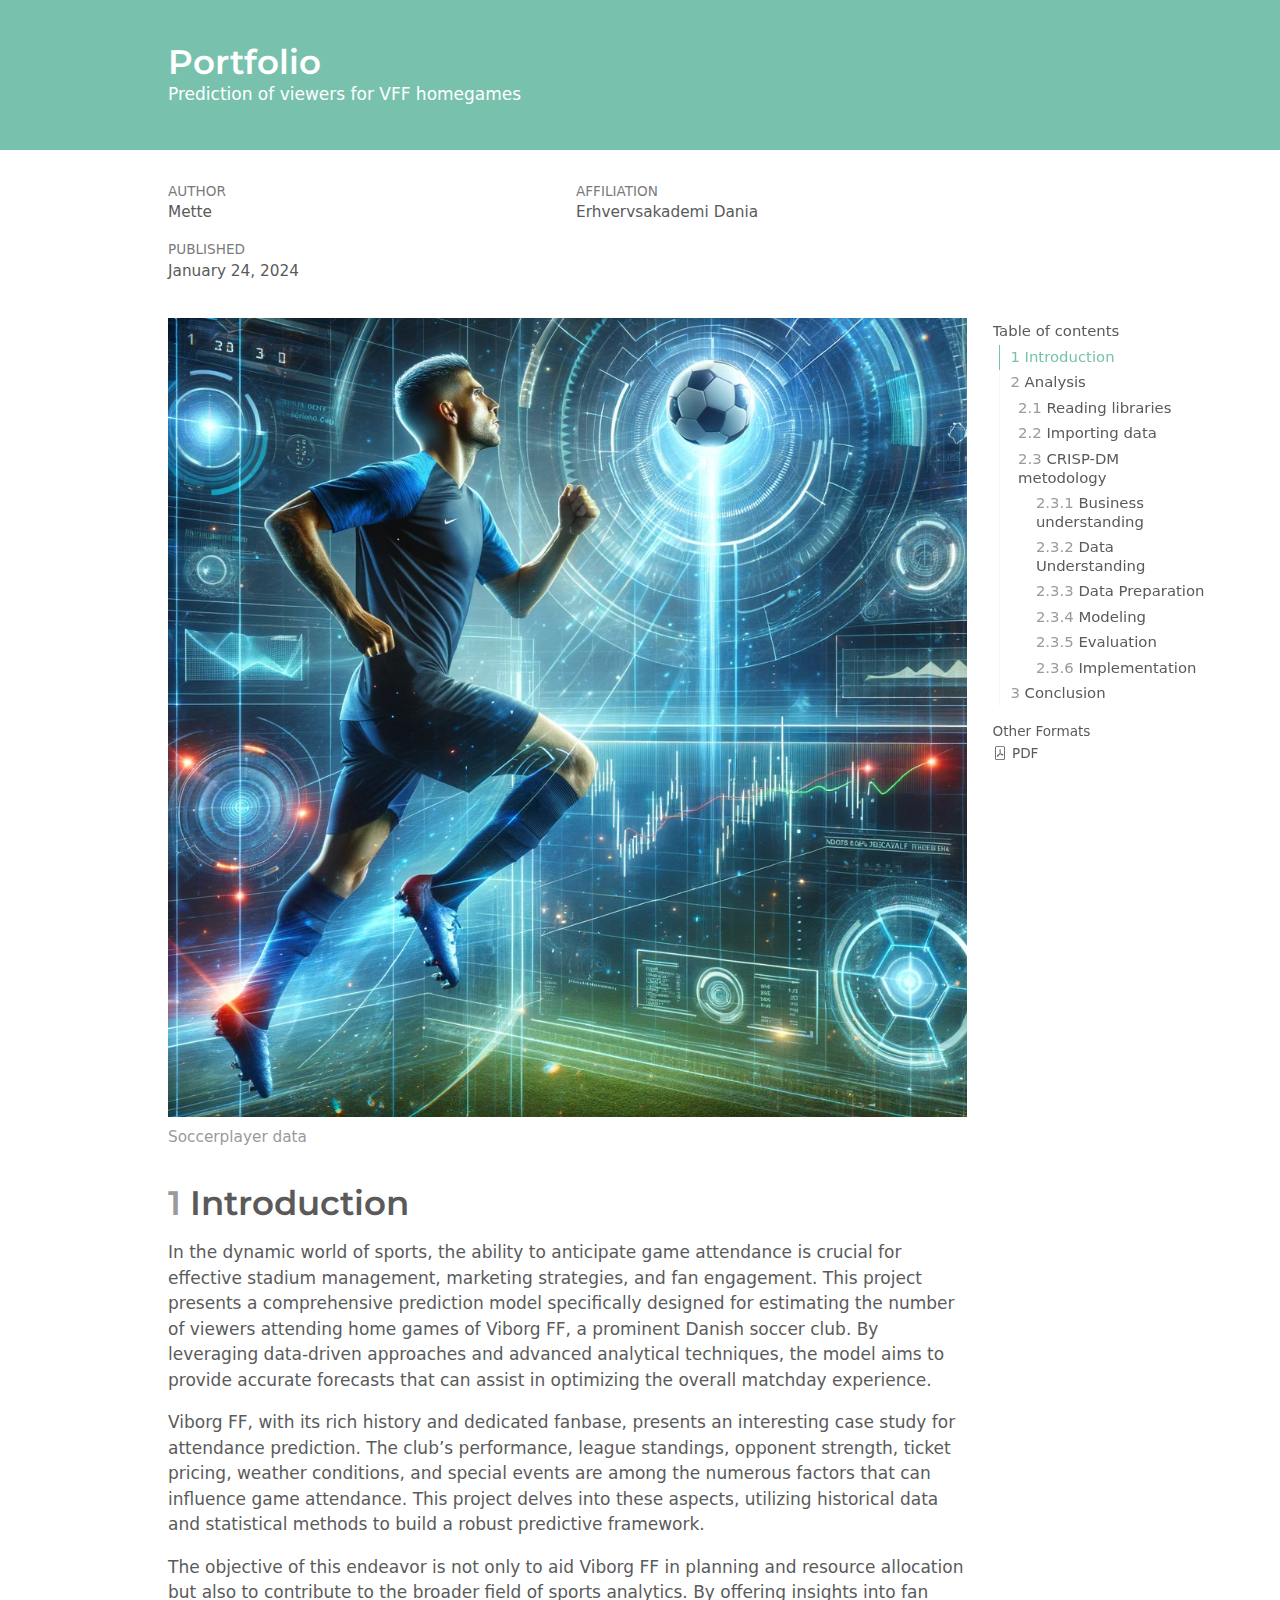
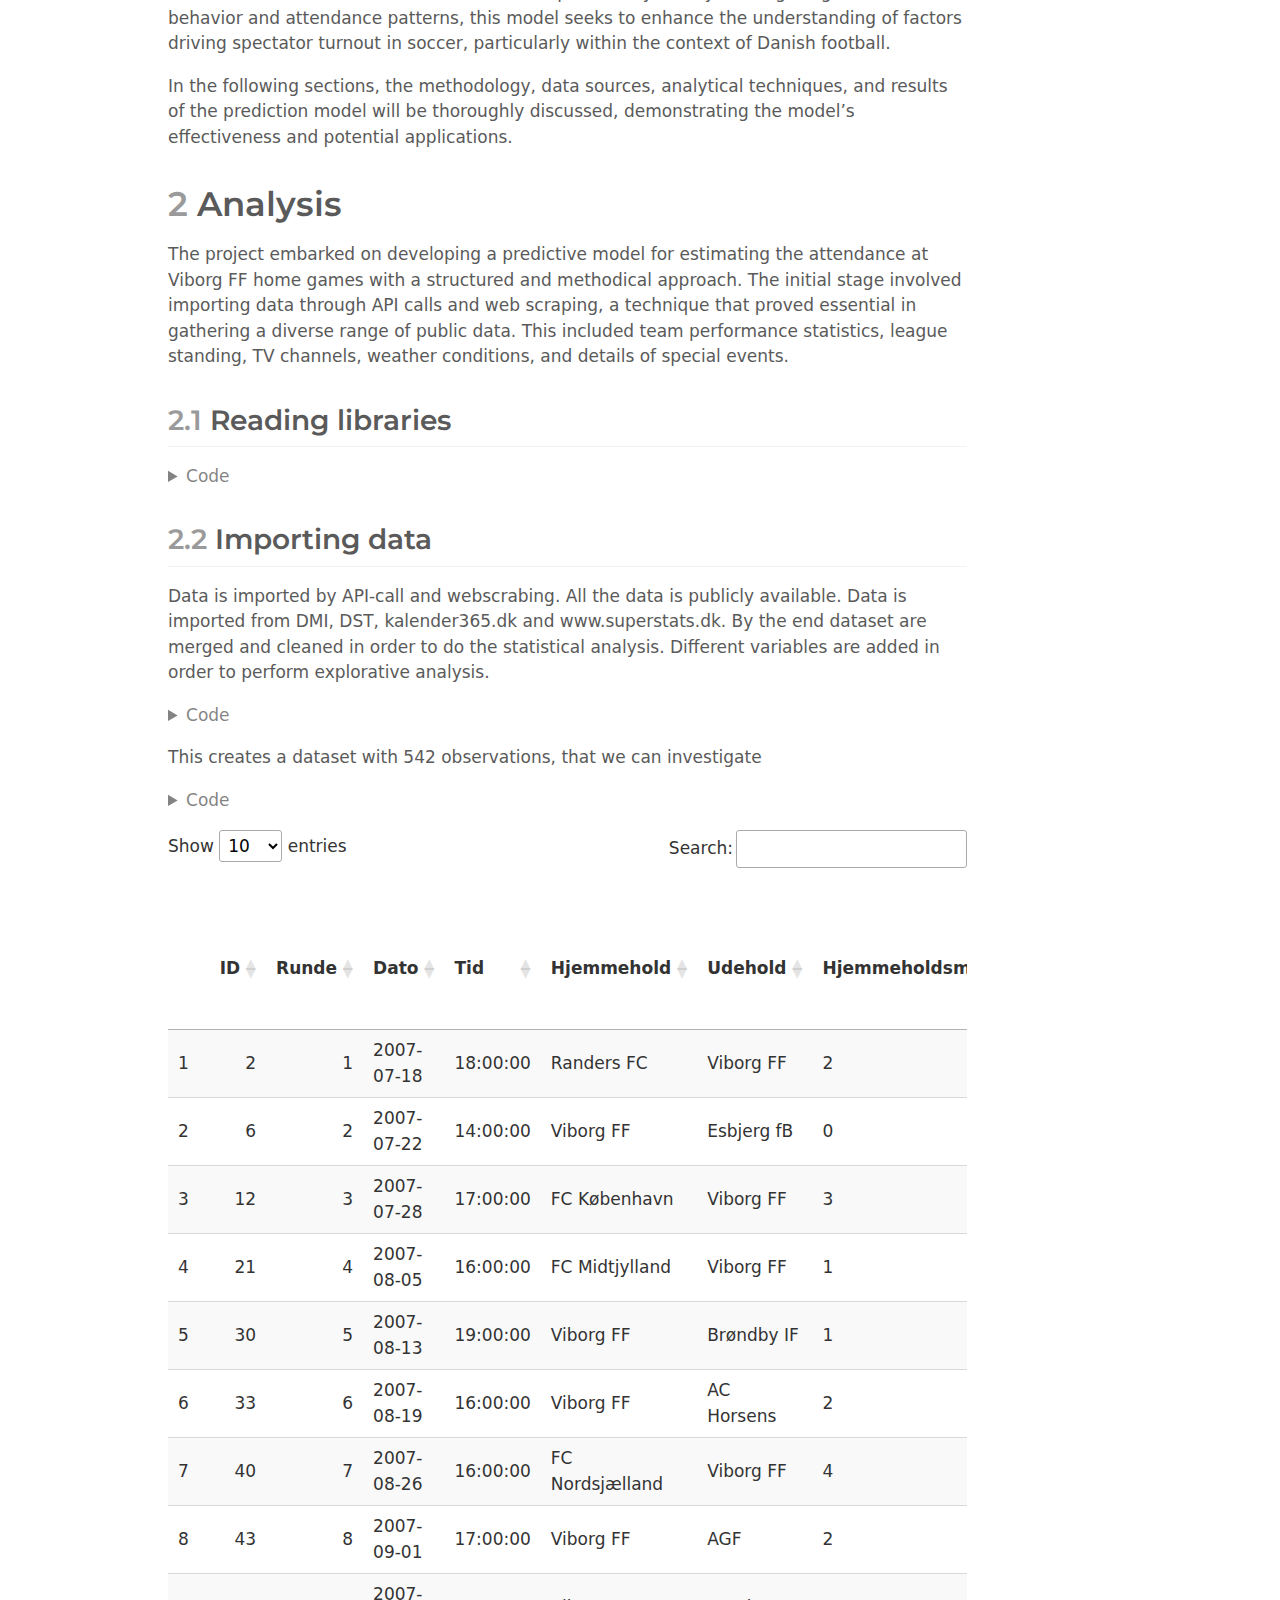
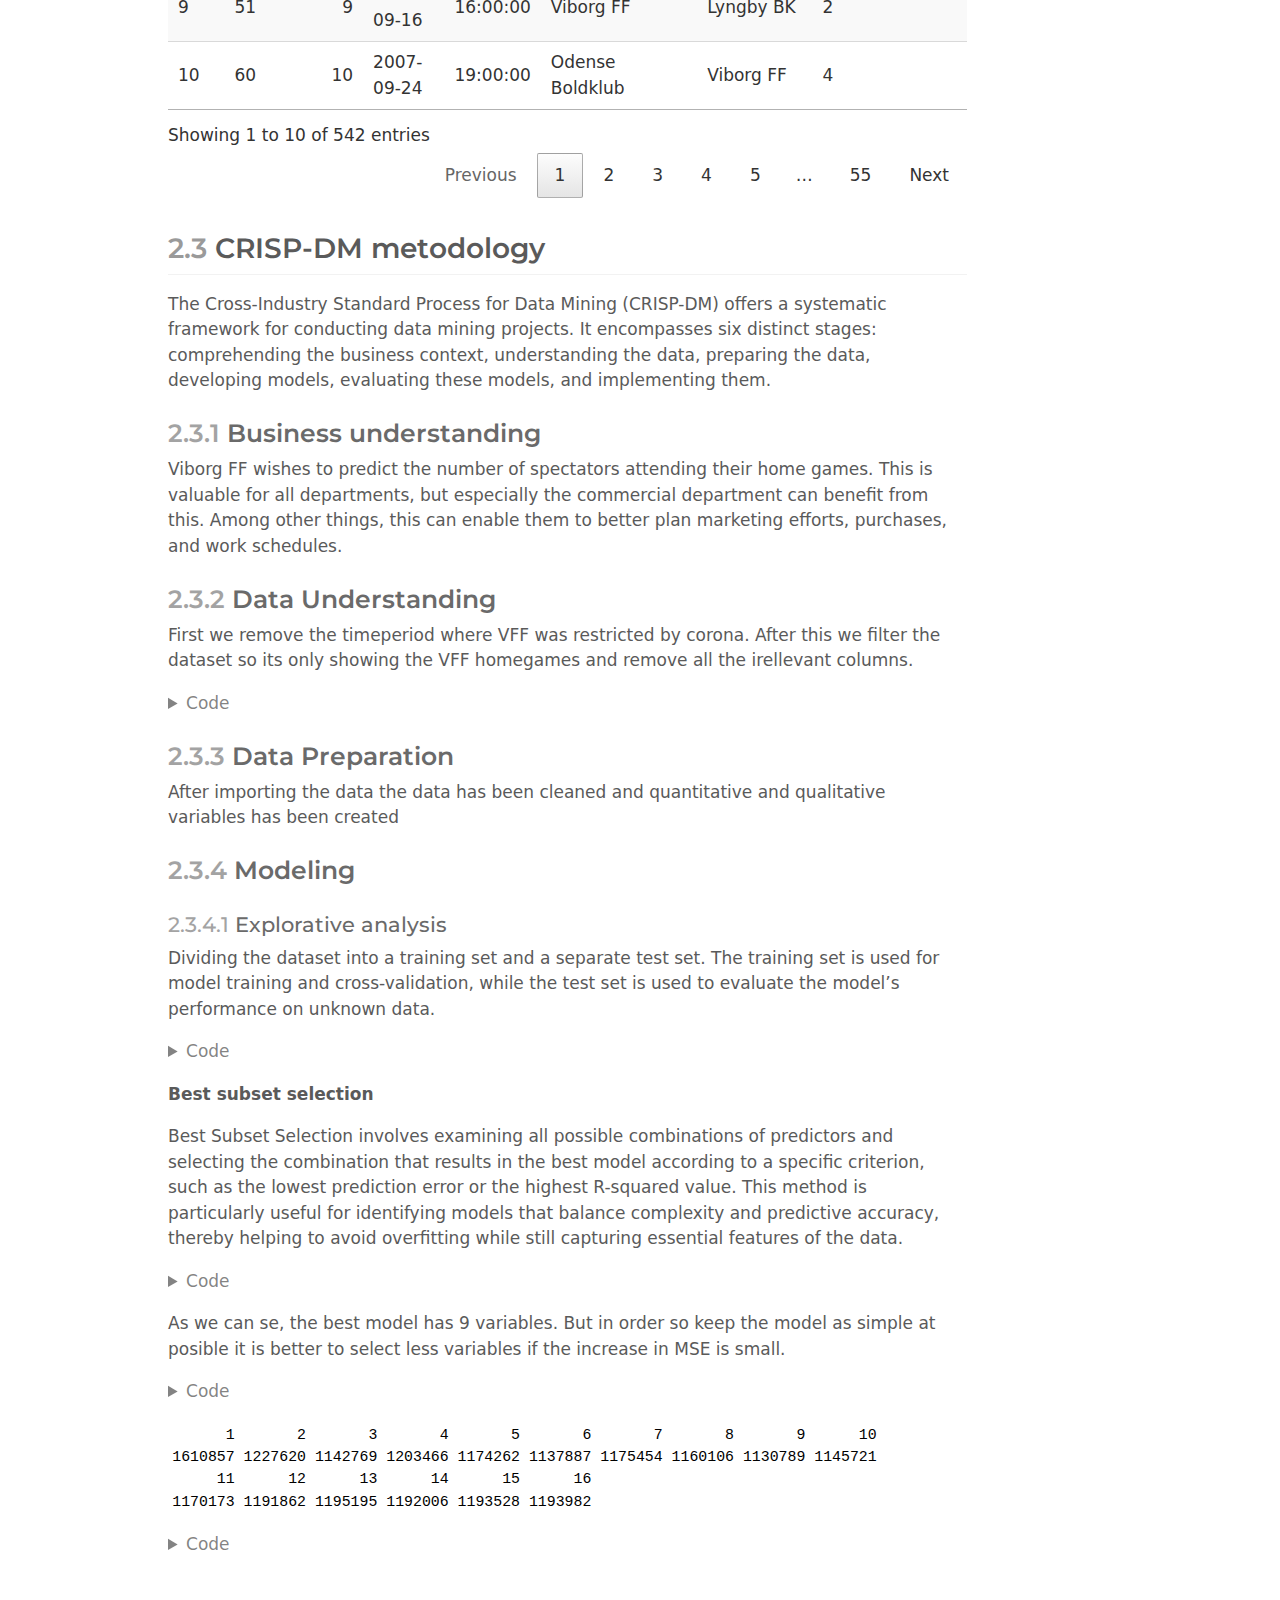
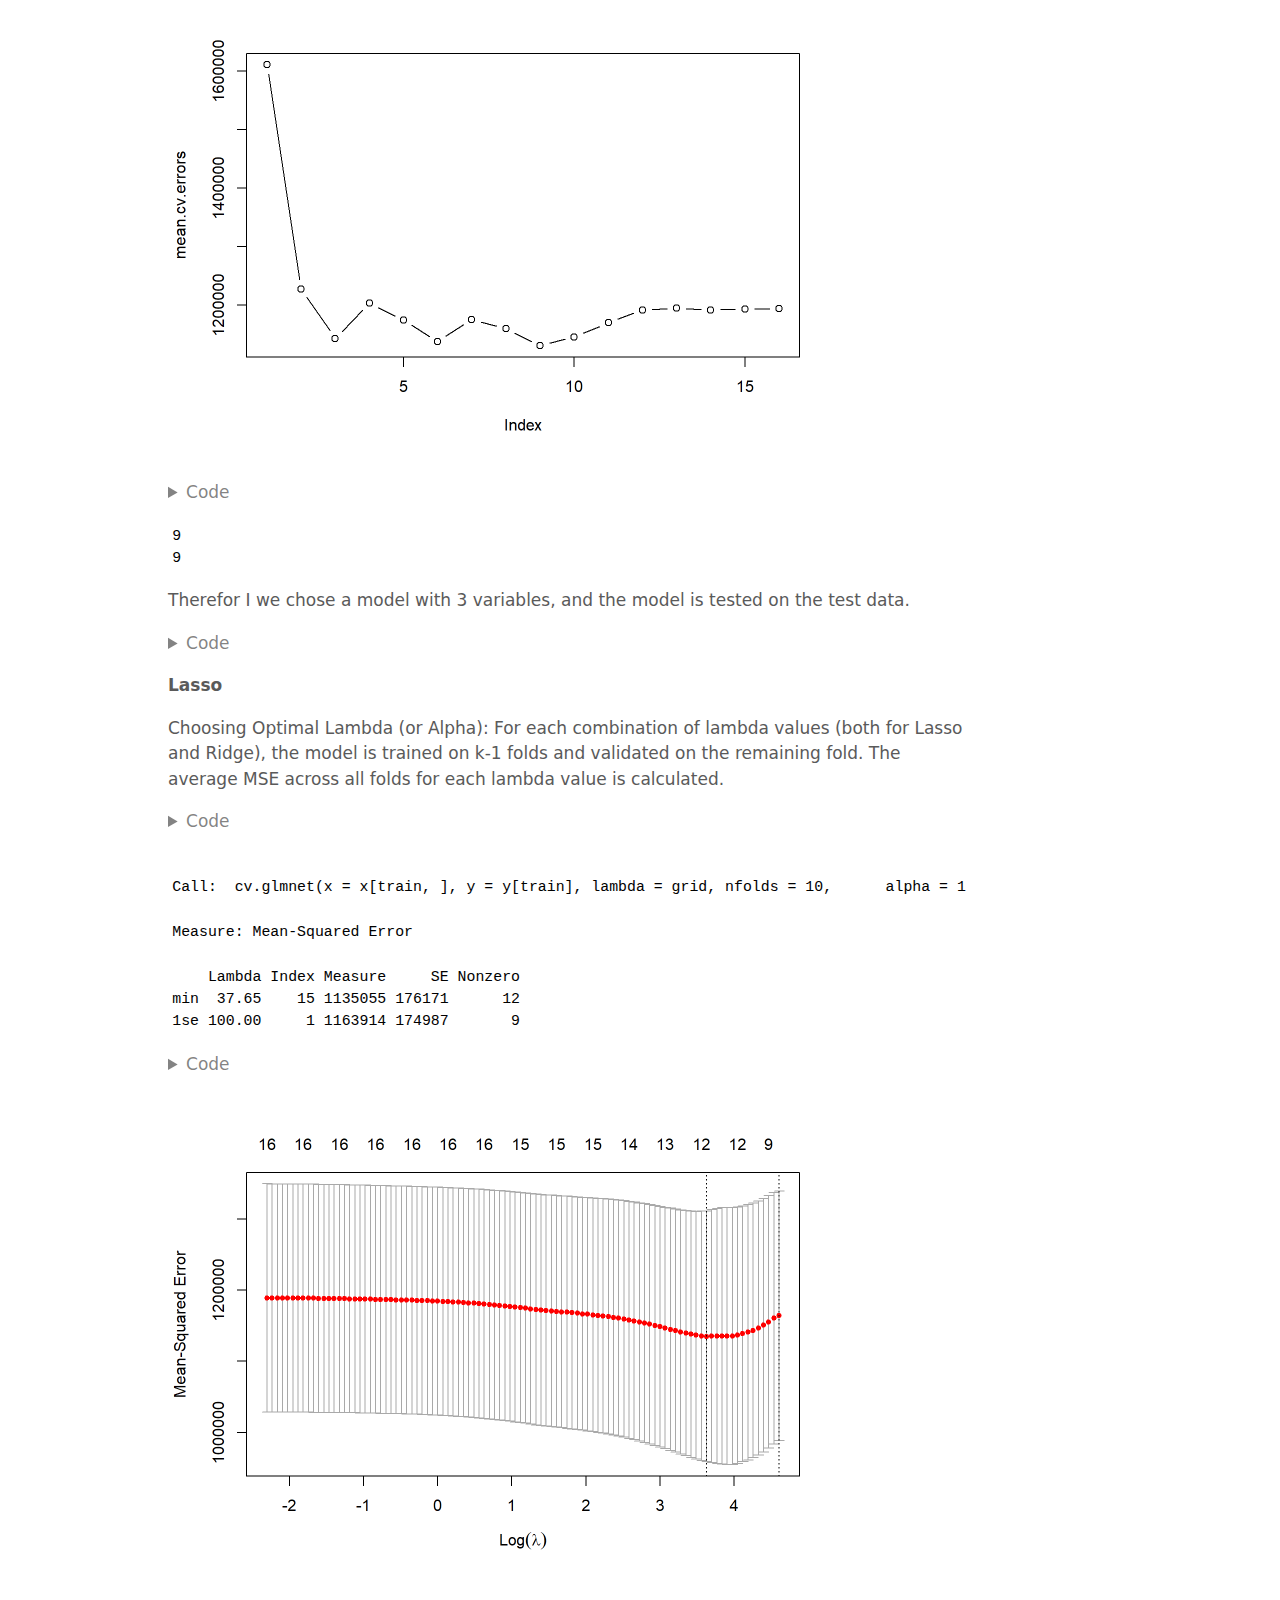
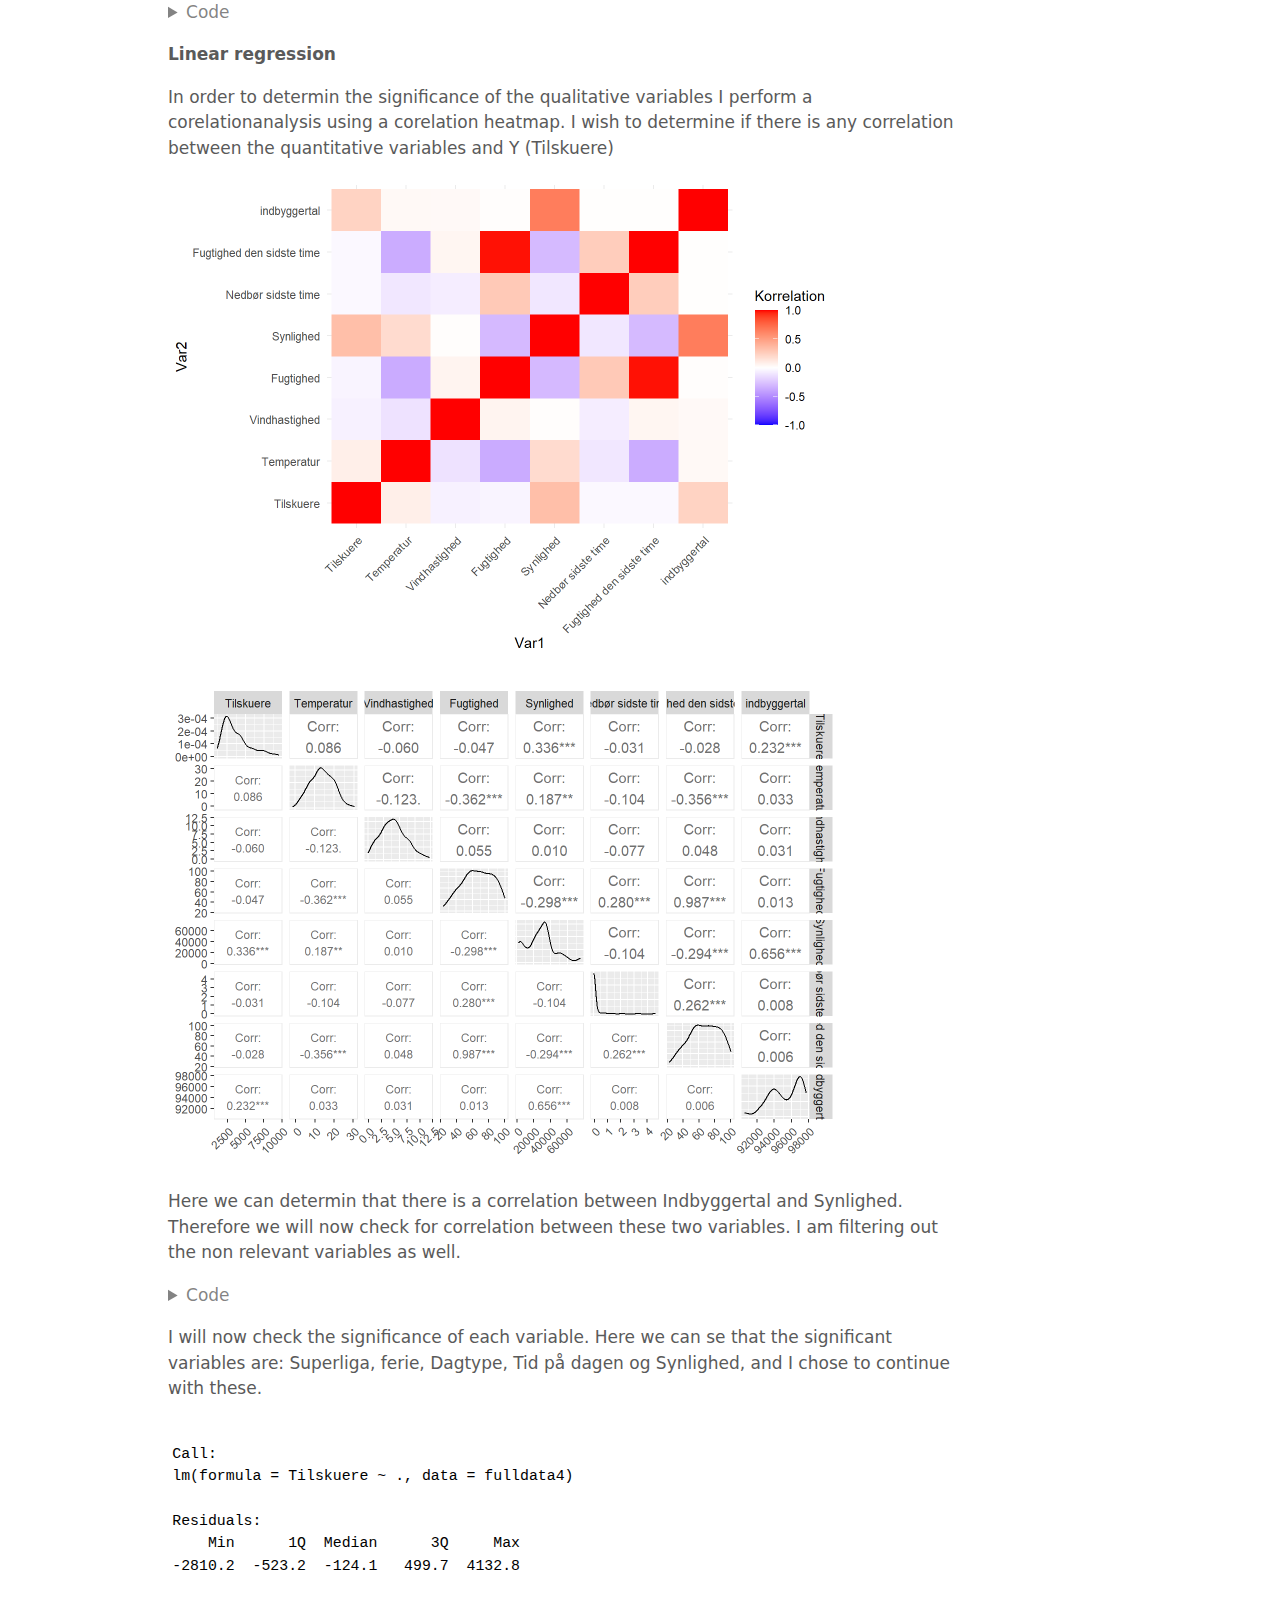
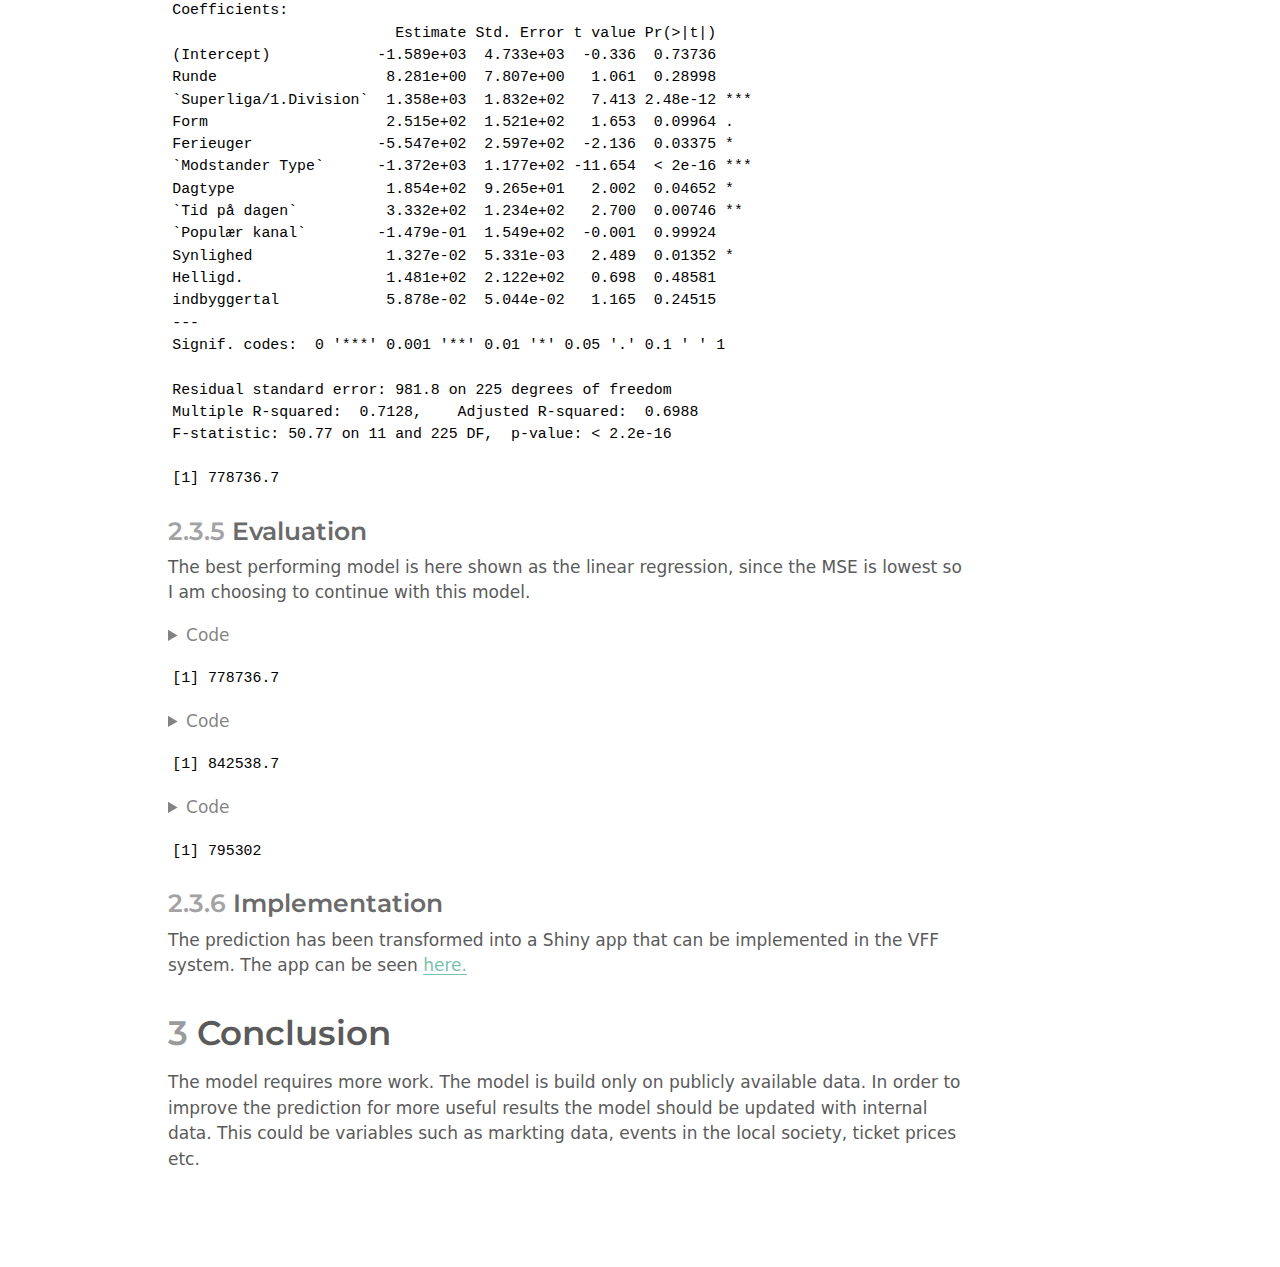
==== index.html @ 55d0c430 "title change" ====
<!DOCTYPE html>
<html xmlns="http://www.w3.org/1999/xhtml" lang="en" xml:lang="en"><head>

<meta charset="utf-8">
<meta name="generator" content="quarto-1.4.547">

<meta name="viewport" content="width=device-width, initial-scale=1.0, user-scalable=yes">

<meta name="author" content="Mette">
<meta name="dcterms.date" content="2024-01-24">
<meta name="description" content="Prediction of viewers for VFF homegames">

<title>Portfolio</title>
<style>
code{white-space: pre-wrap;}
span.smallcaps{font-variant: small-caps;}
div.columns{display: flex; gap: min(4vw, 1.5em);}
div.column{flex: auto; overflow-x: auto;}
div.hanging-indent{margin-left: 1.5em; text-indent: -1.5em;}
ul.task-list{list-style: none;}
ul.task-list li input[type="checkbox"] {
  width: 0.8em;
  margin: 0 0.8em 0.2em -1em; /* quarto-specific, see https://github.com/quarto-dev/quarto-cli/issues/4556 */ 
  vertical-align: middle;
}
/* CSS for syntax highlighting */
pre > code.sourceCode { white-space: pre; position: relative; }
pre > code.sourceCode > span { line-height: 1.25; }
pre > code.sourceCode > span:empty { height: 1.2em; }
.sourceCode { overflow: visible; }
code.sourceCode > span { color: inherit; text-decoration: inherit; }
div.sourceCode { margin: 1em 0; }
pre.sourceCode { margin: 0; }
@media screen {
div.sourceCode { overflow: auto; }
}
@media print {
pre > code.sourceCode { white-space: pre-wrap; }
pre > code.sourceCode > span { text-indent: -5em; padding-left: 5em; }
}
pre.numberSource code
  { counter-reset: source-line 0; }
pre.numberSource code > span
  { position: relative; left: -4em; counter-increment: source-line; }
pre.numberSource code > span > a:first-child::before
  { content: counter(source-line);
    position: relative; left: -1em; text-align: right; vertical-align: baseline;
    border: none; display: inline-block;
    -webkit-touch-callout: none; -webkit-user-select: none;
    -khtml-user-select: none; -moz-user-select: none;
    -ms-user-select: none; user-select: none;
    padding: 0 4px; width: 4em;
  }
pre.numberSource { margin-left: 3em;  padding-left: 4px; }
div.sourceCode
  {   }
@media screen {
pre > code.sourceCode > span > a:first-child::before { text-decoration: underline; }
}
</style>


<script src="index_files/libs/clipboard/clipboard.min.js"></script>
<script src="index_files/libs/quarto-html/quarto.js"></script>
<script src="index_files/libs/quarto-html/popper.min.js"></script>
<script src="index_files/libs/quarto-html/tippy.umd.min.js"></script>
<script src="index_files/libs/quarto-html/anchor.min.js"></script>
<link href="index_files/libs/quarto-html/tippy.css" rel="stylesheet">
<link href="index_files/libs/quarto-html/quarto-syntax-highlighting.css" rel="stylesheet" id="quarto-text-highlighting-styles">
<script src="index_files/libs/bootstrap/bootstrap.min.js"></script>
<link href="index_files/libs/bootstrap/bootstrap-icons.css" rel="stylesheet">
<link href="index_files/libs/bootstrap/bootstrap.min.css" rel="stylesheet" id="quarto-bootstrap" data-mode="light">
<script src="index_files/libs/htmlwidgets-1.6.2/htmlwidgets.js"></script>
<link href="index_files/libs/datatables-css-0.0.0/datatables-crosstalk.css" rel="stylesheet">
<script src="index_files/libs/datatables-binding-0.30/datatables.js"></script>
<script src="index_files/libs/jquery-3.6.0/jquery-3.6.0.min.js"></script>
<link href="index_files/libs/dt-core-1.13.4/css/jquery.dataTables.min.css" rel="stylesheet">
<link href="index_files/libs/dt-core-1.13.4/css/jquery.dataTables.extra.css" rel="stylesheet">
<script src="index_files/libs/dt-core-1.13.4/js/jquery.dataTables.min.js"></script>
<link href="index_files/libs/crosstalk-1.2.0/css/crosstalk.min.css" rel="stylesheet">
<script src="index_files/libs/crosstalk-1.2.0/js/crosstalk.min.js"></script>


</head>

<body>

<header id="title-block-header" class="quarto-title-block default page-columns page-full">
  <div class="quarto-title-banner page-columns page-full">
    <div class="quarto-title column-body">
      <h1 class="title">Portfolio</h1>
                  <div>
        <div class="description">
          Prediction of viewers for VFF homegames
        </div>
      </div>
                </div>
  </div>
    
  <div class="quarto-title-meta-author">
    <div class="quarto-title-meta-heading">Author</div>
    <div class="quarto-title-meta-heading">Affiliation</div>
    
      <div class="quarto-title-meta-contents">
      <p class="author">Mette </p>
    </div>
    <div class="quarto-title-meta-contents">
          <p class="affiliation">
              Erhvervsakademi Dania
            </p>
        </div>
    </div>

  <div class="quarto-title-meta">

        
      <div>
      <div class="quarto-title-meta-heading">Published</div>
      <div class="quarto-title-meta-contents">
        <p class="date">January 24, 2024</p>
      </div>
    </div>
    
      
    </div>
    
  
  </header><div id="quarto-content" class="page-columns page-rows-contents page-layout-article">
<div id="quarto-margin-sidebar" class="sidebar margin-sidebar">
  <nav id="TOC" role="doc-toc" class="toc-active" data-toc-expanded="3">
    <h2 id="toc-title">Table of contents</h2>
   
  <ul>
  <li><a href="#introduction" id="toc-introduction" class="nav-link active" data-scroll-target="#introduction"><span class="header-section-number">1</span> Introduction</a></li>
  <li><a href="#analysis" id="toc-analysis" class="nav-link" data-scroll-target="#analysis"><span class="header-section-number">2</span> Analysis</a>
  <ul class="collapse">
  <li><a href="#reading-libraries" id="toc-reading-libraries" class="nav-link" data-scroll-target="#reading-libraries"><span class="header-section-number">2.1</span> Reading libraries</a></li>
  <li><a href="#importing-data" id="toc-importing-data" class="nav-link" data-scroll-target="#importing-data"><span class="header-section-number">2.2</span> Importing data</a></li>
  <li><a href="#crisp-dm-metodology" id="toc-crisp-dm-metodology" class="nav-link" data-scroll-target="#crisp-dm-metodology"><span class="header-section-number">2.3</span> CRISP-DM metodology</a>
  <ul class="collapse">
  <li><a href="#business-understanding" id="toc-business-understanding" class="nav-link" data-scroll-target="#business-understanding"><span class="header-section-number">2.3.1</span> Business understanding</a></li>
  <li><a href="#data-understanding" id="toc-data-understanding" class="nav-link" data-scroll-target="#data-understanding"><span class="header-section-number">2.3.2</span> Data Understanding</a></li>
  <li><a href="#data-preparation" id="toc-data-preparation" class="nav-link" data-scroll-target="#data-preparation"><span class="header-section-number">2.3.3</span> Data Preparation</a></li>
  <li><a href="#modeling" id="toc-modeling" class="nav-link" data-scroll-target="#modeling"><span class="header-section-number">2.3.4</span> Modeling</a></li>
  <li><a href="#evaluation" id="toc-evaluation" class="nav-link" data-scroll-target="#evaluation"><span class="header-section-number">2.3.5</span> Evaluation</a></li>
  <li><a href="#implementation" id="toc-implementation" class="nav-link" data-scroll-target="#implementation"><span class="header-section-number">2.3.6</span> Implementation</a></li>
  </ul></li>
  </ul></li>
  <li><a href="#conclusion" id="toc-conclusion" class="nav-link" data-scroll-target="#conclusion"><span class="header-section-number">3</span> Conclusion</a></li>
  </ul>
<div class="quarto-alternate-formats"><h2>Other Formats</h2><ul><li><a href="index.pdf"><i class="bi bi-file-pdf"></i>PDF</a></li></ul></div></nav>
</div>
<main class="content quarto-banner-title-block" id="quarto-document-content">





<div class="quarto-figure quarto-figure-center">
<figure class="figure">
<p><img src="DALL·E%202024-01-20%2008.21.21%20-%20Create%20an%20image%20of%20a%20soccer%20player%20in%20a%20dynamic%20pose,%20looking%20upwards%20towards%20a%20soccer%20ball%20suspended%20in%20the%20air.%20The%20player%20is%20surrounded%20by%20futurist.png" class="img-fluid figure-img" alt="Soccerplayer data"></p>
<figcaption>Soccerplayer data</figcaption>
</figure>
</div>
<section id="introduction" class="level1" data-number="1">
<h1 data-number="1"><span class="header-section-number">1</span> Introduction</h1>
<p>In the dynamic world of sports, the ability to anticipate game attendance is crucial for effective stadium management, marketing strategies, and fan engagement. This project presents a comprehensive prediction model specifically designed for estimating the number of viewers attending home games of Viborg FF, a prominent Danish soccer club. By leveraging data-driven approaches and advanced analytical techniques, the model aims to provide accurate forecasts that can assist in optimizing the overall matchday experience.</p>
<p>Viborg FF, with its rich history and dedicated fanbase, presents an interesting case study for attendance prediction. The club’s performance, league standings, opponent strength, ticket pricing, weather conditions, and special events are among the numerous factors that can influence game attendance. This project delves into these aspects, utilizing historical data and statistical methods to build a robust predictive framework.</p>
<p>The objective of this endeavor is not only to aid Viborg FF in planning and resource allocation but also to contribute to the broader field of sports analytics. By offering insights into fan behavior and attendance patterns, this model seeks to enhance the understanding of factors driving spectator turnout in soccer, particularly within the context of Danish football.</p>
<p>In the following sections, the methodology, data sources, analytical techniques, and results of the prediction model will be thoroughly discussed, demonstrating the model’s effectiveness and potential applications.</p>
</section>
<section id="analysis" class="level1" data-number="2">
<h1 data-number="2"><span class="header-section-number">2</span> Analysis</h1>
<p>The project embarked on developing a predictive model for estimating the attendance at Viborg FF home games with a structured and methodical approach. The initial stage involved importing data through API calls and web scraping, a technique that proved essential in gathering a diverse range of public data. This included team performance statistics, league standing, TV channels, weather conditions, and details of special events.</p>
<section id="reading-libraries" class="level2" data-number="2.1">
<h2 data-number="2.1" class="anchored" data-anchor-id="reading-libraries"><span class="header-section-number">2.1</span> Reading libraries</h2>
<div class="cell">
<details class="code-fold">
<summary>Code</summary>
<div class="sourceCode cell-code" id="cb1"><pre class="sourceCode r code-with-copy"><code class="sourceCode r"><span id="cb1-1"><a href="#cb1-1" aria-hidden="true" tabindex="-1"></a>pacman<span class="sc">::</span><span class="fu">p_load</span>(<span class="st">"rvest"</span>, <span class="st">"purrr"</span>, <span class="st">"data.table"</span>, <span class="st">"stringr"</span>, <span class="st">"tidyr"</span>, <span class="st">"zoo"</span>,</span>
<span id="cb1-2"><a href="#cb1-2" aria-hidden="true" tabindex="-1"></a>               <span class="st">"DT"</span>, <span class="st">"janitor"</span>, <span class="st">"chron"</span>, <span class="st">"rlist"</span>, <span class="st">"rjstat"</span>, </span>
<span id="cb1-3"><a href="#cb1-3" aria-hidden="true" tabindex="-1"></a>               <span class="st">"rjson"</span>, <span class="st">"Rcrawler"</span>, <span class="st">"magrittr"</span>, <span class="st">"gapminder"</span>,</span>
<span id="cb1-4"><a href="#cb1-4" aria-hidden="true" tabindex="-1"></a>               <span class="st">"Lahman"</span>, <span class="st">"maps"</span>, <span class="st">"lubridate"</span>, <span class="st">"pryr"</span>, <span class="st">"hms"</span>, <span class="st">"hexbin"</span>,</span>
<span id="cb1-5"><a href="#cb1-5" aria-hidden="true" tabindex="-1"></a>               <span class="st">"feather"</span>, <span class="st">"htmlwidgets"</span>, <span class="st">"broom"</span>, <span class="st">"pander"</span>, <span class="st">"modelr"</span>,</span>
<span id="cb1-6"><a href="#cb1-6" aria-hidden="true" tabindex="-1"></a>               <span class="st">"XML"</span>, <span class="st">"httr"</span>, <span class="st">"jsonlite"</span>, <span class="st">"microbenchmark"</span>,</span>
<span id="cb1-7"><a href="#cb1-7" aria-hidden="true" tabindex="-1"></a>               <span class="st">"splines"</span>, <span class="st">"ISLR2"</span>, <span class="st">"MASS"</span>, <span class="st">"testthat"</span>, <span class="st">"leaps"</span>, <span class="st">"caret"</span>,</span>
<span id="cb1-8"><a href="#cb1-8" aria-hidden="true" tabindex="-1"></a>               <span class="st">"RSQLite"</span>, <span class="st">"class"</span>, <span class="st">"nasaweather"</span>,</span>
<span id="cb1-9"><a href="#cb1-9" aria-hidden="true" tabindex="-1"></a>               <span class="st">"fueleconomy"</span>, <span class="st">"viridis"</span>, <span class="st">"boot"</span>, <span class="st">"glmnet"</span>, <span class="st">"pls"</span>, <span class="st">"tidyverse"</span>, <span class="st">"GGally"</span>, <span class="st">"reshape2"</span>, <span class="st">"ggplot2"</span>, <span class="st">"dplyr"</span>,<span class="st">"corrplot"</span>)</span></code><button title="Copy to Clipboard" class="code-copy-button"><i class="bi"></i></button></pre></div>
</details>
</div>
</section>
<section id="importing-data" class="level2" data-number="2.2">
<h2 data-number="2.2" class="anchored" data-anchor-id="importing-data"><span class="header-section-number">2.2</span> Importing data</h2>
<p>Data is imported by API-call and webscrabing. All the data is publicly available. Data is imported from DMI, DST, kalender365.dk and www.superstats.dk. By the end dataset are merged and cleaned in order to do the statistical analysis. Different variables are added in order to perform explorative analysis.</p>
<div class="cell">
<details class="code-fold">
<summary>Code</summary>
<div class="sourceCode cell-code" id="cb2"><pre class="sourceCode r code-with-copy"><code class="sourceCode r"><span id="cb2-1"><a href="#cb2-1" aria-hidden="true" tabindex="-1"></a><span class="co">#Vi starter med at hente  tabeller for superligaen, alle sæsoner mellem 2007/2008 - 2023/2024</span></span>
<span id="cb2-2"><a href="#cb2-2" aria-hidden="true" tabindex="-1"></a></span>
<span id="cb2-3"><a href="#cb2-3" aria-hidden="true" tabindex="-1"></a></span>
<span id="cb2-4"><a href="#cb2-4" aria-hidden="true" tabindex="-1"></a><span class="co"># Superliga kampprogram for sæson 2007/2008 - 2023/2024 -------------------</span></span>
<span id="cb2-5"><a href="#cb2-5" aria-hidden="true" tabindex="-1"></a><span class="fu">library</span>(rvest)</span>
<span id="cb2-6"><a href="#cb2-6" aria-hidden="true" tabindex="-1"></a><span class="fu">library</span>(stringr)</span>
<span id="cb2-7"><a href="#cb2-7" aria-hidden="true" tabindex="-1"></a><span class="fu">library</span>(dplyr)</span>
<span id="cb2-8"><a href="#cb2-8" aria-hidden="true" tabindex="-1"></a></span>
<span id="cb2-9"><a href="#cb2-9" aria-hidden="true" tabindex="-1"></a><span class="co"># Funktion til at hente og behandle data fra en tabel</span></span>
<span id="cb2-10"><a href="#cb2-10" aria-hidden="true" tabindex="-1"></a>scrape_and_process_table <span class="ot">&lt;-</span> <span class="cf">function</span>(url, table_number) {</span>
<span id="cb2-11"><a href="#cb2-11" aria-hidden="true" tabindex="-1"></a>  <span class="co"># Hent HTML fra websiden</span></span>
<span id="cb2-12"><a href="#cb2-12" aria-hidden="true" tabindex="-1"></a>  page <span class="ot">&lt;-</span> <span class="fu">read_html</span>(url)</span>
<span id="cb2-13"><a href="#cb2-13" aria-hidden="true" tabindex="-1"></a>  </span>
<span id="cb2-14"><a href="#cb2-14" aria-hidden="true" tabindex="-1"></a>  <span class="co"># Hent tabel med det angivne nummer</span></span>
<span id="cb2-15"><a href="#cb2-15" aria-hidden="true" tabindex="-1"></a>  table <span class="ot">&lt;-</span> <span class="fu">html_table</span>(page, <span class="at">fill =</span> <span class="cn">TRUE</span>, <span class="at">convert =</span> <span class="cn">FALSE</span>)[[table_number]]</span>
<span id="cb2-16"><a href="#cb2-16" aria-hidden="true" tabindex="-1"></a>  </span>
<span id="cb2-17"><a href="#cb2-17" aria-hidden="true" tabindex="-1"></a>  <span class="co"># Giv kolonnerne de ønskede navne</span></span>
<span id="cb2-18"><a href="#cb2-18" aria-hidden="true" tabindex="-1"></a>  <span class="fu">colnames</span>(table) <span class="ot">&lt;-</span> <span class="fu">c</span>(<span class="st">"Ugedag"</span>, <span class="st">"Dato"</span>, <span class="st">"Hold"</span>, <span class="st">"Score"</span>, <span class="st">"Tilskuere"</span>, <span class="st">"Dommer"</span>, <span class="st">"Ekstra"</span>)</span>
<span id="cb2-19"><a href="#cb2-19" aria-hidden="true" tabindex="-1"></a>  </span>
<span id="cb2-20"><a href="#cb2-20" aria-hidden="true" tabindex="-1"></a>  <span class="co"># Tilføj en ny kolonne 'Runde' med værdien svarende til tabelnummeret</span></span>
<span id="cb2-21"><a href="#cb2-21" aria-hidden="true" tabindex="-1"></a>  table<span class="sc">$</span>Runde <span class="ot">&lt;-</span> table_number</span>
<span id="cb2-22"><a href="#cb2-22" aria-hidden="true" tabindex="-1"></a>  </span>
<span id="cb2-23"><a href="#cb2-23" aria-hidden="true" tabindex="-1"></a>  <span class="co"># Udtræk sæsonsværdien fra URL'en og tilføj en sæsonkolonne</span></span>
<span id="cb2-24"><a href="#cb2-24" aria-hidden="true" tabindex="-1"></a>  table<span class="sc">$</span>Sæson <span class="ot">&lt;-</span> <span class="fu">str_extract</span>(url, <span class="st">"</span><span class="sc">\\</span><span class="st">d{4}%2F</span><span class="sc">\\</span><span class="st">d{4}"</span>)</span>
<span id="cb2-25"><a href="#cb2-25" aria-hidden="true" tabindex="-1"></a>  </span>
<span id="cb2-26"><a href="#cb2-26" aria-hidden="true" tabindex="-1"></a>  table<span class="sc">$</span>Ugedag <span class="ot">&lt;-</span> <span class="fu">as.character</span>(table<span class="sc">$</span>Ugedag)</span>
<span id="cb2-27"><a href="#cb2-27" aria-hidden="true" tabindex="-1"></a>  </span>
<span id="cb2-28"><a href="#cb2-28" aria-hidden="true" tabindex="-1"></a>  <span class="fu">return</span>(table)</span>
<span id="cb2-29"><a href="#cb2-29" aria-hidden="true" tabindex="-1"></a>}</span>
<span id="cb2-30"><a href="#cb2-30" aria-hidden="true" tabindex="-1"></a></span>
<span id="cb2-31"><a href="#cb2-31" aria-hidden="true" tabindex="-1"></a><span class="co"># Liste med sæsoner fra 2007/2008 til 2022/2023</span></span>
<span id="cb2-32"><a href="#cb2-32" aria-hidden="true" tabindex="-1"></a>seasons <span class="ot">&lt;-</span> <span class="fu">seq</span>(<span class="dv">2007</span>, <span class="dv">2022</span>)</span>
<span id="cb2-33"><a href="#cb2-33" aria-hidden="true" tabindex="-1"></a></span>
<span id="cb2-34"><a href="#cb2-34" aria-hidden="true" tabindex="-1"></a><span class="co"># Tom liste til at gemme resultater fra hver sæson</span></span>
<span id="cb2-35"><a href="#cb2-35" aria-hidden="true" tabindex="-1"></a>seasons_results <span class="ot">&lt;-</span> <span class="fu">list</span>()</span>
<span id="cb2-36"><a href="#cb2-36" aria-hidden="true" tabindex="-1"></a></span>
<span id="cb2-37"><a href="#cb2-37" aria-hidden="true" tabindex="-1"></a><span class="co"># Funktion til at finde antallet af tabeller, der indeholder "Runde"</span></span>
<span id="cb2-38"><a href="#cb2-38" aria-hidden="true" tabindex="-1"></a>find_number_of_round_tables <span class="ot">&lt;-</span> <span class="cf">function</span>(url) {</span>
<span id="cb2-39"><a href="#cb2-39" aria-hidden="true" tabindex="-1"></a>  page <span class="ot">&lt;-</span> <span class="fu">read_html</span>(url)</span>
<span id="cb2-40"><a href="#cb2-40" aria-hidden="true" tabindex="-1"></a>  tables <span class="ot">&lt;-</span> <span class="fu">html_nodes</span>(page, <span class="st">"table"</span>)</span>
<span id="cb2-41"><a href="#cb2-41" aria-hidden="true" tabindex="-1"></a>  round_tables <span class="ot">&lt;-</span> <span class="fu">which</span>(<span class="fu">str_detect</span>(<span class="fu">html_text</span>(tables), <span class="st">"Runde|runde"</span>))</span>
<span id="cb2-42"><a href="#cb2-42" aria-hidden="true" tabindex="-1"></a>  <span class="fu">return</span>(round_tables)</span>
<span id="cb2-43"><a href="#cb2-43" aria-hidden="true" tabindex="-1"></a>}</span>
<span id="cb2-44"><a href="#cb2-44" aria-hidden="true" tabindex="-1"></a></span>
<span id="cb2-45"><a href="#cb2-45" aria-hidden="true" tabindex="-1"></a><span class="co"># Loop over sæsoner</span></span>
<span id="cb2-46"><a href="#cb2-46" aria-hidden="true" tabindex="-1"></a><span class="cf">for</span> (season <span class="cf">in</span> seasons) {</span>
<span id="cb2-47"><a href="#cb2-47" aria-hidden="true" tabindex="-1"></a>  <span class="co"># Angiv URL'en for den aktuelle sæson</span></span>
<span id="cb2-48"><a href="#cb2-48" aria-hidden="true" tabindex="-1"></a>  url <span class="ot">&lt;-</span> <span class="fu">paste0</span>(<span class="st">"https://superstats.dk/program?aar="</span>, season, <span class="st">"%2F"</span>, season <span class="sc">+</span> <span class="dv">1</span>)</span>
<span id="cb2-49"><a href="#cb2-49" aria-hidden="true" tabindex="-1"></a>  </span>
<span id="cb2-50"><a href="#cb2-50" aria-hidden="true" tabindex="-1"></a>  <span class="co"># Find tabeller, der indeholder "Runde"</span></span>
<span id="cb2-51"><a href="#cb2-51" aria-hidden="true" tabindex="-1"></a>  round_tables <span class="ot">&lt;-</span> <span class="fu">find_number_of_round_tables</span>(url)</span>
<span id="cb2-52"><a href="#cb2-52" aria-hidden="true" tabindex="-1"></a>  </span>
<span id="cb2-53"><a href="#cb2-53" aria-hidden="true" tabindex="-1"></a>  <span class="co"># Loop over de fundne tabeller og gem resultaterne i en liste</span></span>
<span id="cb2-54"><a href="#cb2-54" aria-hidden="true" tabindex="-1"></a>  tables_list <span class="ot">&lt;-</span> <span class="fu">map_df</span>(round_tables, <span class="sc">~</span> <span class="fu">scrape_and_process_table</span>(url, .x))</span>
<span id="cb2-55"><a href="#cb2-55" aria-hidden="true" tabindex="-1"></a>  </span>
<span id="cb2-56"><a href="#cb2-56" aria-hidden="true" tabindex="-1"></a>  <span class="co"># Bind tablerne sammen i en enkelt data frame</span></span>
<span id="cb2-57"><a href="#cb2-57" aria-hidden="true" tabindex="-1"></a>  season_result_df <span class="ot">&lt;-</span> <span class="fu">bind_rows</span>(tables_list)</span>
<span id="cb2-58"><a href="#cb2-58" aria-hidden="true" tabindex="-1"></a>  </span>
<span id="cb2-59"><a href="#cb2-59" aria-hidden="true" tabindex="-1"></a>  <span class="co"># Fjern kolonne 'Ekstra'</span></span>
<span id="cb2-60"><a href="#cb2-60" aria-hidden="true" tabindex="-1"></a>  season_result_df <span class="ot">&lt;-</span> dplyr<span class="sc">::</span><span class="fu">select</span>(season_result_df, <span class="sc">-</span>Ekstra)</span>
<span id="cb2-61"><a href="#cb2-61" aria-hidden="true" tabindex="-1"></a>  </span>
<span id="cb2-62"><a href="#cb2-62" aria-hidden="true" tabindex="-1"></a>  <span class="co"># Gem resultatet for denne sæson i den overordnede liste</span></span>
<span id="cb2-63"><a href="#cb2-63" aria-hidden="true" tabindex="-1"></a>  seasons_results[[<span class="fu">as.character</span>(season)]] <span class="ot">&lt;-</span> season_result_df</span>
<span id="cb2-64"><a href="#cb2-64" aria-hidden="true" tabindex="-1"></a>}</span>
<span id="cb2-65"><a href="#cb2-65" aria-hidden="true" tabindex="-1"></a></span>
<span id="cb2-66"><a href="#cb2-66" aria-hidden="true" tabindex="-1"></a><span class="co"># Bind tablerne fra alle sæsoner sammen i en samlet data frame for sæsoner</span></span>
<span id="cb2-67"><a href="#cb2-67" aria-hidden="true" tabindex="-1"></a>final_season_result <span class="ot">&lt;-</span> <span class="fu">bind_rows</span>(seasons_results)</span>
<span id="cb2-68"><a href="#cb2-68" aria-hidden="true" tabindex="-1"></a></span>
<span id="cb2-69"><a href="#cb2-69" aria-hidden="true" tabindex="-1"></a><span class="co"># Erstat %2F med / i Sæson</span></span>
<span id="cb2-70"><a href="#cb2-70" aria-hidden="true" tabindex="-1"></a>final_season_result <span class="ot">&lt;-</span> final_season_result <span class="sc">%&gt;%</span></span>
<span id="cb2-71"><a href="#cb2-71" aria-hidden="true" tabindex="-1"></a>  <span class="fu">mutate</span>(Sæson <span class="ot">=</span> <span class="fu">str_replace</span>(Sæson, <span class="st">"%2F"</span>, <span class="st">"/"</span>))</span>
<span id="cb2-72"><a href="#cb2-72" aria-hidden="true" tabindex="-1"></a></span>
<span id="cb2-73"><a href="#cb2-73" aria-hidden="true" tabindex="-1"></a>allesasoner <span class="ot">&lt;-</span> final_season_result</span>
<span id="cb2-74"><a href="#cb2-74" aria-hidden="true" tabindex="-1"></a></span>
<span id="cb2-75"><a href="#cb2-75" aria-hidden="true" tabindex="-1"></a></span>
<span id="cb2-76"><a href="#cb2-76" aria-hidden="true" tabindex="-1"></a><span class="co"># Her henter vi den sidste superligasæson 2023/2024 -----------------------</span></span>
<span id="cb2-77"><a href="#cb2-77" aria-hidden="true" tabindex="-1"></a></span>
<span id="cb2-78"><a href="#cb2-78" aria-hidden="true" tabindex="-1"></a></span>
<span id="cb2-79"><a href="#cb2-79" aria-hidden="true" tabindex="-1"></a><span class="co"># URL til websiden</span></span>
<span id="cb2-80"><a href="#cb2-80" aria-hidden="true" tabindex="-1"></a>url1 <span class="ot">&lt;-</span> <span class="st">"https://superstats.dk/program"</span></span>
<span id="cb2-81"><a href="#cb2-81" aria-hidden="true" tabindex="-1"></a></span>
<span id="cb2-82"><a href="#cb2-82" aria-hidden="true" tabindex="-1"></a><span class="co"># Hent websidens indhold</span></span>
<span id="cb2-83"><a href="#cb2-83" aria-hidden="true" tabindex="-1"></a>page <span class="ot">&lt;-</span> <span class="fu">GET</span>(url1)</span>
<span id="cb2-84"><a href="#cb2-84" aria-hidden="true" tabindex="-1"></a></span>
<span id="cb2-85"><a href="#cb2-85" aria-hidden="true" tabindex="-1"></a><span class="co"># Parse HTML indholdet</span></span>
<span id="cb2-86"><a href="#cb2-86" aria-hidden="true" tabindex="-1"></a>page_content <span class="ot">&lt;-</span> <span class="fu">read_html</span>(page)</span>
<span id="cb2-87"><a href="#cb2-87" aria-hidden="true" tabindex="-1"></a></span>
<span id="cb2-88"><a href="#cb2-88" aria-hidden="true" tabindex="-1"></a><span class="co"># Find alle &lt;th&gt; elementer med klassen "leftalign", der indeholder "Runde"</span></span>
<span id="cb2-89"><a href="#cb2-89" aria-hidden="true" tabindex="-1"></a>runde_navne <span class="ot">&lt;-</span> page_content <span class="sc">%&gt;%</span></span>
<span id="cb2-90"><a href="#cb2-90" aria-hidden="true" tabindex="-1"></a>  <span class="fu">html_nodes</span>(<span class="st">"th.leftalign"</span>) <span class="sc">%&gt;%</span></span>
<span id="cb2-91"><a href="#cb2-91" aria-hidden="true" tabindex="-1"></a>  <span class="fu">html_text</span>() <span class="sc">%&gt;%</span></span>
<span id="cb2-92"><a href="#cb2-92" aria-hidden="true" tabindex="-1"></a>  .[<span class="fu">str_detect</span>(., <span class="st">"Runde"</span>)]</span>
<span id="cb2-93"><a href="#cb2-93" aria-hidden="true" tabindex="-1"></a></span>
<span id="cb2-94"><a href="#cb2-94" aria-hidden="true" tabindex="-1"></a><span class="co"># Find alle tabeller i HTML indholdet</span></span>
<span id="cb2-95"><a href="#cb2-95" aria-hidden="true" tabindex="-1"></a>tables <span class="ot">&lt;-</span> <span class="fu">html_table</span>(page_content, <span class="at">fill =</span> <span class="cn">TRUE</span>, <span class="at">convert =</span> <span class="cn">FALSE</span>)</span>
<span id="cb2-96"><a href="#cb2-96" aria-hidden="true" tabindex="-1"></a></span>
<span id="cb2-97"><a href="#cb2-97" aria-hidden="true" tabindex="-1"></a><span class="co"># Opret en tom liste til at gemme tibbles</span></span>
<span id="cb2-98"><a href="#cb2-98" aria-hidden="true" tabindex="-1"></a>tibble_list <span class="ot">&lt;-</span> <span class="fu">list</span>()</span>
<span id="cb2-99"><a href="#cb2-99" aria-hidden="true" tabindex="-1"></a></span>
<span id="cb2-100"><a href="#cb2-100" aria-hidden="true" tabindex="-1"></a><span class="co"># Behandl hver tabel og gem som tibble i listen</span></span>
<span id="cb2-101"><a href="#cb2-101" aria-hidden="true" tabindex="-1"></a><span class="cf">for</span> (i <span class="cf">in</span> <span class="dv">1</span><span class="sc">:</span><span class="fu">length</span>(tables)) {</span>
<span id="cb2-102"><a href="#cb2-102" aria-hidden="true" tabindex="-1"></a>  <span class="cf">if</span> (<span class="fu">ncol</span>(tables[[i]]) <span class="sc">&gt;=</span> <span class="dv">6</span> <span class="sc">&amp;&amp;</span> i <span class="sc">&lt;=</span> <span class="fu">length</span>(runde_navne)) {</span>
<span id="cb2-103"><a href="#cb2-103" aria-hidden="true" tabindex="-1"></a>    <span class="co"># Tjek antallet af kolonner og tilføj et ekstra kolonnenavn, hvis det er nødvendigt</span></span>
<span id="cb2-104"><a href="#cb2-104" aria-hidden="true" tabindex="-1"></a>    <span class="cf">if</span> (<span class="fu">ncol</span>(tables[[i]]) <span class="sc">&gt;</span> <span class="dv">6</span>) {</span>
<span id="cb2-105"><a href="#cb2-105" aria-hidden="true" tabindex="-1"></a>      <span class="fu">colnames</span>(tables[[i]]) <span class="ot">&lt;-</span> <span class="fu">c</span>(<span class="st">"Ugedag"</span>, <span class="st">"Dato"</span>, <span class="st">"Hold"</span>, <span class="st">"Score"</span>, <span class="st">"Tilskuere"</span>, <span class="st">"Dommer"</span>, <span class="fu">paste</span>(<span class="st">"Ekstra"</span>, <span class="dv">1</span><span class="sc">:</span>(<span class="fu">ncol</span>(tables[[i]]) <span class="sc">-</span> <span class="dv">6</span>)))</span>
<span id="cb2-106"><a href="#cb2-106" aria-hidden="true" tabindex="-1"></a>    } <span class="cf">else</span> {</span>
<span id="cb2-107"><a href="#cb2-107" aria-hidden="true" tabindex="-1"></a>      <span class="fu">colnames</span>(tables[[i]]) <span class="ot">&lt;-</span> <span class="fu">c</span>(<span class="st">"Ugedag"</span>, <span class="st">"Dato"</span>, <span class="st">"Hold"</span>, <span class="st">"Score"</span>, <span class="st">"Tilskuere"</span>, <span class="st">"Dommer"</span>)</span>
<span id="cb2-108"><a href="#cb2-108" aria-hidden="true" tabindex="-1"></a>    }</span>
<span id="cb2-109"><a href="#cb2-109" aria-hidden="true" tabindex="-1"></a>    </span>
<span id="cb2-110"><a href="#cb2-110" aria-hidden="true" tabindex="-1"></a>    </span>
<span id="cb2-111"><a href="#cb2-111" aria-hidden="true" tabindex="-1"></a>    <span class="co"># Udtræk runde nummeret fra teksten</span></span>
<span id="cb2-112"><a href="#cb2-112" aria-hidden="true" tabindex="-1"></a>    runde_nummer <span class="ot">&lt;-</span> <span class="fu">str_extract</span>(runde_navne[i], <span class="st">"</span><span class="sc">\\</span><span class="st">d+"</span>)</span>
<span id="cb2-113"><a href="#cb2-113" aria-hidden="true" tabindex="-1"></a>    </span>
<span id="cb2-114"><a href="#cb2-114" aria-hidden="true" tabindex="-1"></a>    <span class="co"># Tilføj runde nummeret som en kolonne</span></span>
<span id="cb2-115"><a href="#cb2-115" aria-hidden="true" tabindex="-1"></a>    tables[[i]]<span class="sc">$</span>Runde <span class="ot">&lt;-</span> <span class="fu">as.numeric</span>(runde_nummer)</span>
<span id="cb2-116"><a href="#cb2-116" aria-hidden="true" tabindex="-1"></a>    </span>
<span id="cb2-117"><a href="#cb2-117" aria-hidden="true" tabindex="-1"></a>    <span class="co"># Tilføj 'Sæson' kolonne med værdien '2023/2024'</span></span>
<span id="cb2-118"><a href="#cb2-118" aria-hidden="true" tabindex="-1"></a>    tables[[i]]<span class="sc">$</span>Sæson <span class="ot">&lt;-</span> <span class="st">'2023/2024'</span></span>
<span id="cb2-119"><a href="#cb2-119" aria-hidden="true" tabindex="-1"></a>    </span>
<span id="cb2-120"><a href="#cb2-120" aria-hidden="true" tabindex="-1"></a>    <span class="co"># Konverter til tibble og gem i listen</span></span>
<span id="cb2-121"><a href="#cb2-121" aria-hidden="true" tabindex="-1"></a>    tibble_table <span class="ot">&lt;-</span> <span class="fu">as_tibble</span>(tables[[i]])</span>
<span id="cb2-122"><a href="#cb2-122" aria-hidden="true" tabindex="-1"></a>    tibble_list[[i]] <span class="ot">&lt;-</span> tibble_table</span>
<span id="cb2-123"><a href="#cb2-123" aria-hidden="true" tabindex="-1"></a>  } <span class="cf">else</span> {</span>
<span id="cb2-124"><a href="#cb2-124" aria-hidden="true" tabindex="-1"></a>    <span class="fu">warning</span>(<span class="fu">paste</span>(<span class="st">"Tabel"</span>, i, <span class="st">"har ikke nok kolonner og/eller mangler et tabelnavn og er udeladt."</span>))</span>
<span id="cb2-125"><a href="#cb2-125" aria-hidden="true" tabindex="-1"></a>  }</span>
<span id="cb2-126"><a href="#cb2-126" aria-hidden="true" tabindex="-1"></a>}</span>
<span id="cb2-127"><a href="#cb2-127" aria-hidden="true" tabindex="-1"></a></span>
<span id="cb2-128"><a href="#cb2-128" aria-hidden="true" tabindex="-1"></a><span class="co"># Kombiner alle tibbles til én enkelt tibble</span></span>
<span id="cb2-129"><a href="#cb2-129" aria-hidden="true" tabindex="-1"></a>combined_tibble <span class="ot">&lt;-</span> <span class="fu">bind_rows</span>(tibble_list)</span>
<span id="cb2-130"><a href="#cb2-130" aria-hidden="true" tabindex="-1"></a></span>
<span id="cb2-131"><a href="#cb2-131" aria-hidden="true" tabindex="-1"></a></span>
<span id="cb2-132"><a href="#cb2-132" aria-hidden="true" tabindex="-1"></a>Sason2324 <span class="ot">&lt;-</span> combined_tibble <span class="sc">|&gt;</span> </span>
<span id="cb2-133"><a href="#cb2-133" aria-hidden="true" tabindex="-1"></a>  dplyr<span class="sc">::</span><span class="fu">select</span>(<span class="sc">-</span><span class="st">"Ekstra 1"</span>)</span>
<span id="cb2-134"><a href="#cb2-134" aria-hidden="true" tabindex="-1"></a></span>
<span id="cb2-135"><a href="#cb2-135" aria-hidden="true" tabindex="-1"></a></span>
<span id="cb2-136"><a href="#cb2-136" aria-hidden="true" tabindex="-1"></a><span class="co">#kombiner de to datasæt</span></span>
<span id="cb2-137"><a href="#cb2-137" aria-hidden="true" tabindex="-1"></a>superliga <span class="ot">&lt;-</span> <span class="fu">bind_rows</span>(Sason2324, allesasoner)</span>
<span id="cb2-138"><a href="#cb2-138" aria-hidden="true" tabindex="-1"></a></span>
<span id="cb2-139"><a href="#cb2-139" aria-hidden="true" tabindex="-1"></a></span>
<span id="cb2-140"><a href="#cb2-140" aria-hidden="true" tabindex="-1"></a></span>
<span id="cb2-141"><a href="#cb2-141" aria-hidden="true" tabindex="-1"></a>superliga <span class="ot">&lt;-</span> superliga <span class="sc">%&gt;%</span></span>
<span id="cb2-142"><a href="#cb2-142" aria-hidden="true" tabindex="-1"></a>  <span class="fu">mutate</span>(</span>
<span id="cb2-143"><a href="#cb2-143" aria-hidden="true" tabindex="-1"></a>    <span class="at">Dato_udtrukket =</span> <span class="fu">parse_date_time</span>(Dato, <span class="at">orders =</span> <span class="fu">c</span>(<span class="st">"dmHM"</span>, <span class="st">"dHM"</span>)),</span>
<span id="cb2-144"><a href="#cb2-144" aria-hidden="true" tabindex="-1"></a>    <span class="at">Dato_udtrukket =</span> <span class="fu">if_else</span>(<span class="fu">year</span>(Dato_udtrukket) <span class="sc">==</span> <span class="dv">0</span>,</span>
<span id="cb2-145"><a href="#cb2-145" aria-hidden="true" tabindex="-1"></a>                             <span class="fu">update</span>(Dato_udtrukket, <span class="at">year =</span> <span class="fu">sample</span>(<span class="dv">2020</span>, <span class="dv">1</span>)),</span>
<span id="cb2-146"><a href="#cb2-146" aria-hidden="true" tabindex="-1"></a>                             Dato_udtrukket)</span>
<span id="cb2-147"><a href="#cb2-147" aria-hidden="true" tabindex="-1"></a>  )</span>
<span id="cb2-148"><a href="#cb2-148" aria-hidden="true" tabindex="-1"></a></span>
<span id="cb2-149"><a href="#cb2-149" aria-hidden="true" tabindex="-1"></a></span>
<span id="cb2-150"><a href="#cb2-150" aria-hidden="true" tabindex="-1"></a>superliga<span class="sc">$</span>Tid_udtrukket <span class="ot">&lt;-</span> <span class="fu">format</span>(<span class="fu">parse_date_time</span>(superliga<span class="sc">$</span>Dato, <span class="at">orders =</span> <span class="fu">c</span>(<span class="st">"dmHM"</span>, <span class="st">"dHM"</span>)), <span class="st">"%H:%M"</span>)</span>
<span id="cb2-151"><a href="#cb2-151" aria-hidden="true" tabindex="-1"></a></span>
<span id="cb2-152"><a href="#cb2-152" aria-hidden="true" tabindex="-1"></a>superliga1 <span class="ot">&lt;-</span> superliga <span class="sc">%&gt;%</span></span>
<span id="cb2-153"><a href="#cb2-153" aria-hidden="true" tabindex="-1"></a>  <span class="fu">mutate</span>(</span>
<span id="cb2-154"><a href="#cb2-154" aria-hidden="true" tabindex="-1"></a>    <span class="at">Dato_udtrukket =</span> <span class="fu">as.Date</span>(Dato_udtrukket),  <span class="co"># Konverterer POSIXct til Date</span></span>
<span id="cb2-155"><a href="#cb2-155" aria-hidden="true" tabindex="-1"></a>    Å<span class="at">rstal =</span> <span class="fu">case_when</span>(</span>
<span id="cb2-156"><a href="#cb2-156" aria-hidden="true" tabindex="-1"></a>      <span class="fu">month</span>(Dato_udtrukket) <span class="sc">%in%</span> <span class="dv">7</span><span class="sc">:</span><span class="dv">12</span> <span class="sc">~</span> <span class="fu">as.numeric</span>(<span class="fu">str_extract</span>(Sæson, <span class="st">"^</span><span class="sc">\\</span><span class="st">d{4}"</span>)),</span>
<span id="cb2-157"><a href="#cb2-157" aria-hidden="true" tabindex="-1"></a>      <span class="cn">TRUE</span> <span class="sc">~</span> <span class="fu">as.numeric</span>(<span class="fu">str_extract</span>(Sæson, <span class="st">"</span><span class="sc">\\</span><span class="st">d{4}$"</span>))</span>
<span id="cb2-158"><a href="#cb2-158" aria-hidden="true" tabindex="-1"></a>    ),</span>
<span id="cb2-159"><a href="#cb2-159" aria-hidden="true" tabindex="-1"></a>    <span class="at">Ny_Dato_udtrukket =</span> <span class="fu">paste</span>(Årstal, <span class="fu">format</span>(Dato_udtrukket, <span class="st">"-%m-%d"</span>))</span>
<span id="cb2-160"><a href="#cb2-160" aria-hidden="true" tabindex="-1"></a>  ) <span class="sc">%&gt;%</span></span>
<span id="cb2-161"><a href="#cb2-161" aria-hidden="true" tabindex="-1"></a>  <span class="fu">mutate</span>(<span class="at">Ny_Dato_udtrukket =</span> <span class="fu">str_replace</span>(Ny_Dato_udtrukket, <span class="st">" -"</span>, <span class="st">"-"</span>)) <span class="sc">%&gt;%</span></span>
<span id="cb2-162"><a href="#cb2-162" aria-hidden="true" tabindex="-1"></a>  <span class="fu">separate</span>(Hold, <span class="at">into =</span> <span class="fu">c</span>(<span class="st">"Hjemmehold"</span>, <span class="st">"Udehold"</span>), <span class="at">sep =</span> <span class="st">"-"</span>, <span class="at">remove =</span> <span class="cn">FALSE</span>) <span class="sc">%&gt;%</span></span>
<span id="cb2-163"><a href="#cb2-163" aria-hidden="true" tabindex="-1"></a>  <span class="fu">separate</span>(Score, <span class="at">into =</span> <span class="fu">c</span>(<span class="st">"Hjemmeholdsmål"</span>, <span class="st">"Udeholdsmål"</span>), <span class="at">sep =</span> <span class="st">"-"</span>, <span class="at">remove =</span> <span class="cn">FALSE</span>) <span class="sc">%&gt;%</span></span>
<span id="cb2-164"><a href="#cb2-164" aria-hidden="true" tabindex="-1"></a>  dplyr<span class="sc">::</span><span class="fu">select</span>(<span class="sc">-</span>Dato, <span class="sc">-</span>Dommer, <span class="sc">-</span>Sæson, <span class="sc">-</span>Dato_udtrukket, <span class="sc">-</span>Årstal, <span class="sc">-</span>Hold, <span class="sc">-</span>Score) <span class="sc">%&gt;%</span></span>
<span id="cb2-165"><a href="#cb2-165" aria-hidden="true" tabindex="-1"></a>  <span class="fu">rename</span>(<span class="at">Tid =</span> Tid_udtrukket, <span class="at">Dato =</span> Ny_Dato_udtrukket) <span class="sc">%&gt;%</span></span>
<span id="cb2-166"><a href="#cb2-166" aria-hidden="true" tabindex="-1"></a>  <span class="fu">arrange</span>(Dato) <span class="sc">%&gt;%</span></span>
<span id="cb2-167"><a href="#cb2-167" aria-hidden="true" tabindex="-1"></a>  <span class="fu">mutate</span>(</span>
<span id="cb2-168"><a href="#cb2-168" aria-hidden="true" tabindex="-1"></a>    <span class="at">ID =</span> <span class="fu">row_number</span>(),</span>
<span id="cb2-169"><a href="#cb2-169" aria-hidden="true" tabindex="-1"></a>    <span class="at">Hjemmehold =</span> <span class="fu">str_replace_all</span>(Hjemmehold, <span class="fu">c</span>(</span>
<span id="cb2-170"><a href="#cb2-170" aria-hidden="true" tabindex="-1"></a>      <span class="st">"FCN"</span> <span class="ot">=</span> <span class="st">"FC Nordsjælland"</span>,</span>
<span id="cb2-171"><a href="#cb2-171" aria-hidden="true" tabindex="-1"></a>      <span class="st">"RFC"</span> <span class="ot">=</span> <span class="st">"Randers FC"</span>,</span>
<span id="cb2-172"><a href="#cb2-172" aria-hidden="true" tabindex="-1"></a>      <span class="st">"EFB"</span> <span class="ot">=</span> <span class="st">"Esbjerg fB"</span>,</span>
<span id="cb2-173"><a href="#cb2-173" aria-hidden="true" tabindex="-1"></a>      <span class="st">"AGF"</span> <span class="ot">=</span> <span class="st">"AGF"</span>,</span>
<span id="cb2-174"><a href="#cb2-174" aria-hidden="true" tabindex="-1"></a>      <span class="st">"OB"</span> <span class="ot">=</span> <span class="st">"Odense Boldklub"</span>,</span>
<span id="cb2-175"><a href="#cb2-175" aria-hidden="true" tabindex="-1"></a>      <span class="st">"FCM"</span> <span class="ot">=</span> <span class="st">"FC Midtjylland"</span>,</span>
<span id="cb2-176"><a href="#cb2-176" aria-hidden="true" tabindex="-1"></a>      <span class="st">"BIF"</span> <span class="ot">=</span> <span class="st">"Brøndby IF"</span>,</span>
<span id="cb2-177"><a href="#cb2-177" aria-hidden="true" tabindex="-1"></a>      <span class="st">"VFF"</span> <span class="ot">=</span> <span class="st">"Viborg FF"</span>,</span>
<span id="cb2-178"><a href="#cb2-178" aria-hidden="true" tabindex="-1"></a>      <span class="st">"LBK"</span> <span class="ot">=</span> <span class="st">"Lyngby BK"</span>,</span>
<span id="cb2-179"><a href="#cb2-179" aria-hidden="true" tabindex="-1"></a>      <span class="st">"ACH"</span> <span class="ot">=</span> <span class="st">"AC Horsens"</span>,</span>
<span id="cb2-180"><a href="#cb2-180" aria-hidden="true" tabindex="-1"></a>      <span class="st">"AaB"</span> <span class="ot">=</span> <span class="st">"Aalborg BK"</span>,</span>
<span id="cb2-181"><a href="#cb2-181" aria-hidden="true" tabindex="-1"></a>      <span class="st">"FCK"</span> <span class="ot">=</span> <span class="st">"FC København"</span>,</span>
<span id="cb2-182"><a href="#cb2-182" aria-hidden="true" tabindex="-1"></a>      <span class="st">"FCV"</span> <span class="ot">=</span> <span class="st">"FC Vestsjælland"</span>,</span>
<span id="cb2-183"><a href="#cb2-183" aria-hidden="true" tabindex="-1"></a>      <span class="st">"SDR"</span> <span class="ot">=</span> <span class="st">"SønderjyskE"</span>,</span>
<span id="cb2-184"><a href="#cb2-184" aria-hidden="true" tabindex="-1"></a>      <span class="st">"HOB"</span> <span class="ot">=</span> <span class="st">"Hobro IK"</span>,</span>
<span id="cb2-185"><a href="#cb2-185" aria-hidden="true" tabindex="-1"></a>      <span class="st">"SIF"</span> <span class="ot">=</span> <span class="st">"Silkeborg IF"</span>,</span>
<span id="cb2-186"><a href="#cb2-186" aria-hidden="true" tabindex="-1"></a>      <span class="st">"VB"</span> <span class="ot">=</span> <span class="st">"Vejle Boldklub"</span>,</span>
<span id="cb2-187"><a href="#cb2-187" aria-hidden="true" tabindex="-1"></a>      <span class="st">"HIF"</span> <span class="ot">=</span> <span class="st">"Helsingør IF"</span></span>
<span id="cb2-188"><a href="#cb2-188" aria-hidden="true" tabindex="-1"></a>    )),</span>
<span id="cb2-189"><a href="#cb2-189" aria-hidden="true" tabindex="-1"></a>    <span class="at">Udehold =</span> <span class="fu">str_replace_all</span>(Udehold, <span class="fu">c</span>(</span>
<span id="cb2-190"><a href="#cb2-190" aria-hidden="true" tabindex="-1"></a>      <span class="st">"FCN"</span> <span class="ot">=</span> <span class="st">"FC Nordsjælland"</span>,</span>
<span id="cb2-191"><a href="#cb2-191" aria-hidden="true" tabindex="-1"></a>      <span class="st">"RFC"</span> <span class="ot">=</span> <span class="st">"Randers FC"</span>,</span>
<span id="cb2-192"><a href="#cb2-192" aria-hidden="true" tabindex="-1"></a>      <span class="st">"EFB"</span> <span class="ot">=</span> <span class="st">"Esbjerg fB"</span>,</span>
<span id="cb2-193"><a href="#cb2-193" aria-hidden="true" tabindex="-1"></a>      <span class="st">"AGF"</span> <span class="ot">=</span> <span class="st">"AGF"</span>,</span>
<span id="cb2-194"><a href="#cb2-194" aria-hidden="true" tabindex="-1"></a>      <span class="st">"OB"</span> <span class="ot">=</span> <span class="st">"Odense Boldklub"</span>,</span>
<span id="cb2-195"><a href="#cb2-195" aria-hidden="true" tabindex="-1"></a>      <span class="st">"FCM"</span> <span class="ot">=</span> <span class="st">"FC Midtjylland"</span>,</span>
<span id="cb2-196"><a href="#cb2-196" aria-hidden="true" tabindex="-1"></a>      <span class="st">"BIF"</span> <span class="ot">=</span> <span class="st">"Brøndby IF"</span>,</span>
<span id="cb2-197"><a href="#cb2-197" aria-hidden="true" tabindex="-1"></a>      <span class="st">"VFF"</span> <span class="ot">=</span> <span class="st">"Viborg FF"</span>,</span>
<span id="cb2-198"><a href="#cb2-198" aria-hidden="true" tabindex="-1"></a>      <span class="st">"LBK"</span> <span class="ot">=</span> <span class="st">"Lyngby BK"</span>,</span>
<span id="cb2-199"><a href="#cb2-199" aria-hidden="true" tabindex="-1"></a>      <span class="st">"ACH"</span> <span class="ot">=</span> <span class="st">"AC Horsens"</span>,</span>
<span id="cb2-200"><a href="#cb2-200" aria-hidden="true" tabindex="-1"></a>      <span class="st">"AaB"</span> <span class="ot">=</span> <span class="st">"Aalborg BK"</span>,</span>
<span id="cb2-201"><a href="#cb2-201" aria-hidden="true" tabindex="-1"></a>      <span class="st">"FCK"</span> <span class="ot">=</span> <span class="st">"FC København"</span>,</span>
<span id="cb2-202"><a href="#cb2-202" aria-hidden="true" tabindex="-1"></a>      <span class="st">"FCV"</span> <span class="ot">=</span> <span class="st">"FC Vestsjælland"</span>,</span>
<span id="cb2-203"><a href="#cb2-203" aria-hidden="true" tabindex="-1"></a>      <span class="st">"SDR"</span> <span class="ot">=</span> <span class="st">"SønderjyskE"</span>,</span>
<span id="cb2-204"><a href="#cb2-204" aria-hidden="true" tabindex="-1"></a>      <span class="st">"HOB"</span> <span class="ot">=</span> <span class="st">"Hobro IK"</span>,</span>
<span id="cb2-205"><a href="#cb2-205" aria-hidden="true" tabindex="-1"></a>      <span class="st">"SIF"</span> <span class="ot">=</span> <span class="st">"Silkeborg IF"</span>,</span>
<span id="cb2-206"><a href="#cb2-206" aria-hidden="true" tabindex="-1"></a>      <span class="st">"VB"</span> <span class="ot">=</span> <span class="st">"Vejle Boldklub"</span>,</span>
<span id="cb2-207"><a href="#cb2-207" aria-hidden="true" tabindex="-1"></a>      <span class="st">"HIF"</span> <span class="ot">=</span> <span class="st">"Helsingør IF"</span></span>
<span id="cb2-208"><a href="#cb2-208" aria-hidden="true" tabindex="-1"></a>    )),</span>
<span id="cb2-209"><a href="#cb2-209" aria-hidden="true" tabindex="-1"></a>    <span class="st">`</span><span class="at">Superliga/1.Division</span><span class="st">`</span> <span class="ot">=</span> <span class="dv">1</span></span>
<span id="cb2-210"><a href="#cb2-210" aria-hidden="true" tabindex="-1"></a>  ) <span class="sc">%&gt;%</span></span>
<span id="cb2-211"><a href="#cb2-211" aria-hidden="true" tabindex="-1"></a>  dplyr<span class="sc">::</span><span class="fu">select</span>(ID, <span class="fu">everything</span>())</span>
<span id="cb2-212"><a href="#cb2-212" aria-hidden="true" tabindex="-1"></a></span>
<span id="cb2-213"><a href="#cb2-213" aria-hidden="true" tabindex="-1"></a></span>
<span id="cb2-214"><a href="#cb2-214" aria-hidden="true" tabindex="-1"></a>superliga1 <span class="ot">&lt;-</span> superliga1 <span class="sc">%&gt;%</span></span>
<span id="cb2-215"><a href="#cb2-215" aria-hidden="true" tabindex="-1"></a>  <span class="fu">mutate</span>(<span class="at">Tilskuere =</span> <span class="fu">gsub</span>(<span class="st">"[.]"</span>, <span class="st">""</span>, Tilskuere),  <span class="co"># Fjerner punktummer</span></span>
<span id="cb2-216"><a href="#cb2-216" aria-hidden="true" tabindex="-1"></a>         <span class="at">Tilskuere =</span> <span class="fu">as.numeric</span>(Tilskuere))</span>
<span id="cb2-217"><a href="#cb2-217" aria-hidden="true" tabindex="-1"></a></span>
<span id="cb2-218"><a href="#cb2-218" aria-hidden="true" tabindex="-1"></a><span class="fu">head</span>(superliga)</span>
<span id="cb2-219"><a href="#cb2-219" aria-hidden="true" tabindex="-1"></a><span class="co"># Superliga TV ------------------------------------------------------------</span></span>
<span id="cb2-220"><a href="#cb2-220" aria-hidden="true" tabindex="-1"></a></span>
<span id="cb2-221"><a href="#cb2-221" aria-hidden="true" tabindex="-1"></a></span>
<span id="cb2-222"><a href="#cb2-222" aria-hidden="true" tabindex="-1"></a></span>
<span id="cb2-223"><a href="#cb2-223" aria-hidden="true" tabindex="-1"></a><span class="co"># Funktion til at ekstrahere data fra hver td</span></span>
<span id="cb2-224"><a href="#cb2-224" aria-hidden="true" tabindex="-1"></a>extract_td_data <span class="ot">&lt;-</span> <span class="cf">function</span>(td, id, season) {</span>
<span id="cb2-225"><a href="#cb2-225" aria-hidden="true" tabindex="-1"></a>  img <span class="ot">&lt;-</span> <span class="fu">html_node</span>(td, <span class="st">"img"</span>)</span>
<span id="cb2-226"><a href="#cb2-226" aria-hidden="true" tabindex="-1"></a>  <span class="cf">if</span> (<span class="sc">!</span><span class="fu">is.null</span>(img)) {</span>
<span id="cb2-227"><a href="#cb2-227" aria-hidden="true" tabindex="-1"></a>    <span class="fu">return</span>(<span class="fu">data.frame</span>(</span>
<span id="cb2-228"><a href="#cb2-228" aria-hidden="true" tabindex="-1"></a>      <span class="at">ID =</span> id,</span>
<span id="cb2-229"><a href="#cb2-229" aria-hidden="true" tabindex="-1"></a>      <span class="at">Season =</span> season,</span>
<span id="cb2-230"><a href="#cb2-230" aria-hidden="true" tabindex="-1"></a>      <span class="at">Type =</span> <span class="st">"Image"</span>,</span>
<span id="cb2-231"><a href="#cb2-231" aria-hidden="true" tabindex="-1"></a>      <span class="at">Source =</span> <span class="fu">html_attr</span>(img, <span class="st">"src"</span>),</span>
<span id="cb2-232"><a href="#cb2-232" aria-hidden="true" tabindex="-1"></a>      <span class="at">Alt =</span> <span class="fu">html_attr</span>(img, <span class="st">"alt"</span>),</span>
<span id="cb2-233"><a href="#cb2-233" aria-hidden="true" tabindex="-1"></a>      <span class="at">Content =</span> <span class="cn">NA</span></span>
<span id="cb2-234"><a href="#cb2-234" aria-hidden="true" tabindex="-1"></a>    ))</span>
<span id="cb2-235"><a href="#cb2-235" aria-hidden="true" tabindex="-1"></a>  } <span class="cf">else</span> {</span>
<span id="cb2-236"><a href="#cb2-236" aria-hidden="true" tabindex="-1"></a>    text_content <span class="ot">&lt;-</span> <span class="fu">html_text</span>(td)</span>
<span id="cb2-237"><a href="#cb2-237" aria-hidden="true" tabindex="-1"></a>    <span class="fu">return</span>(<span class="fu">data.frame</span>(</span>
<span id="cb2-238"><a href="#cb2-238" aria-hidden="true" tabindex="-1"></a>      <span class="at">ID =</span> id,</span>
<span id="cb2-239"><a href="#cb2-239" aria-hidden="true" tabindex="-1"></a>      <span class="at">Season =</span> season,</span>
<span id="cb2-240"><a href="#cb2-240" aria-hidden="true" tabindex="-1"></a>      <span class="at">Type =</span> <span class="st">"Text"</span>,</span>
<span id="cb2-241"><a href="#cb2-241" aria-hidden="true" tabindex="-1"></a>      <span class="at">Source =</span> <span class="cn">NA</span>,</span>
<span id="cb2-242"><a href="#cb2-242" aria-hidden="true" tabindex="-1"></a>      <span class="at">Alt =</span> <span class="cn">NA</span>,</span>
<span id="cb2-243"><a href="#cb2-243" aria-hidden="true" tabindex="-1"></a>      <span class="at">Content =</span> <span class="fu">ifelse</span>(text_content <span class="sc">==</span> <span class="st">""</span>, <span class="st">"0"</span>, text_content)</span>
<span id="cb2-244"><a href="#cb2-244" aria-hidden="true" tabindex="-1"></a>    ))</span>
<span id="cb2-245"><a href="#cb2-245" aria-hidden="true" tabindex="-1"></a>  }</span>
<span id="cb2-246"><a href="#cb2-246" aria-hidden="true" tabindex="-1"></a>}</span>
<span id="cb2-247"><a href="#cb2-247" aria-hidden="true" tabindex="-1"></a></span>
<span id="cb2-248"><a href="#cb2-248" aria-hidden="true" tabindex="-1"></a><span class="co"># Generer en liste over sæsoner fra 2007/2008 til 2023/2024</span></span>
<span id="cb2-249"><a href="#cb2-249" aria-hidden="true" tabindex="-1"></a>seasons1 <span class="ot">&lt;-</span> <span class="fu">paste0</span>(<span class="dv">2007</span><span class="sc">:</span><span class="dv">2023</span>, <span class="st">"%2F"</span>, <span class="dv">2008</span><span class="sc">:</span><span class="dv">2024</span>)</span>
<span id="cb2-250"><a href="#cb2-250" aria-hidden="true" tabindex="-1"></a></span>
<span id="cb2-251"><a href="#cb2-251" aria-hidden="true" tabindex="-1"></a><span class="co"># Tom data.frame til at samle resultaterne</span></span>
<span id="cb2-252"><a href="#cb2-252" aria-hidden="true" tabindex="-1"></a>all_data1 <span class="ot">&lt;-</span> <span class="fu">data.frame</span>()</span>
<span id="cb2-253"><a href="#cb2-253" aria-hidden="true" tabindex="-1"></a></span>
<span id="cb2-254"><a href="#cb2-254" aria-hidden="true" tabindex="-1"></a><span class="cf">for</span> (season1 <span class="cf">in</span> seasons1) {</span>
<span id="cb2-255"><a href="#cb2-255" aria-hidden="true" tabindex="-1"></a>  <span class="co"># Opdater URL for hver sæson</span></span>
<span id="cb2-256"><a href="#cb2-256" aria-hidden="true" tabindex="-1"></a>  url1 <span class="ot">&lt;-</span> <span class="fu">paste0</span>(<span class="st">"https://superstats.dk/program?aar="</span>, season1)</span>
<span id="cb2-257"><a href="#cb2-257" aria-hidden="true" tabindex="-1"></a>  </span>
<span id="cb2-258"><a href="#cb2-258" aria-hidden="true" tabindex="-1"></a>  <span class="co"># Fetch the webpage</span></span>
<span id="cb2-259"><a href="#cb2-259" aria-hidden="true" tabindex="-1"></a>  page1 <span class="ot">&lt;-</span> httr<span class="sc">::</span><span class="fu">GET</span>(url1)</span>
<span id="cb2-260"><a href="#cb2-260" aria-hidden="true" tabindex="-1"></a>  </span>
<span id="cb2-261"><a href="#cb2-261" aria-hidden="true" tabindex="-1"></a>  <span class="co"># Parse HTML</span></span>
<span id="cb2-262"><a href="#cb2-262" aria-hidden="true" tabindex="-1"></a>  content1 <span class="ot">&lt;-</span> <span class="fu">read_html</span>(page1)</span>
<span id="cb2-263"><a href="#cb2-263" aria-hidden="true" tabindex="-1"></a>  </span>
<span id="cb2-264"><a href="#cb2-264" aria-hidden="true" tabindex="-1"></a>  <span class="co"># Find alle td-tags med den specificerede style</span></span>
<span id="cb2-265"><a href="#cb2-265" aria-hidden="true" tabindex="-1"></a>  td_elements1 <span class="ot">&lt;-</span> <span class="fu">html_nodes</span>(content1, <span class="at">xpath =</span> <span class="st">"//td[@style='text-align:center;']"</span>)</span>
<span id="cb2-266"><a href="#cb2-266" aria-hidden="true" tabindex="-1"></a>  </span>
<span id="cb2-267"><a href="#cb2-267" aria-hidden="true" tabindex="-1"></a>  <span class="co"># Anvend funktionen på hver td og saml resultaterne for sæsonen</span></span>
<span id="cb2-268"><a href="#cb2-268" aria-hidden="true" tabindex="-1"></a>  td_data1 <span class="ot">&lt;-</span> <span class="fu">lapply</span>(<span class="fu">seq_along</span>(td_elements1), <span class="cf">function</span>(i) <span class="fu">extract_td_data</span>(td_elements1[i], i, season1))</span>
<span id="cb2-269"><a href="#cb2-269" aria-hidden="true" tabindex="-1"></a>  td_data1 <span class="ot">&lt;-</span> <span class="fu">bind_rows</span>(td_data1)</span>
<span id="cb2-270"><a href="#cb2-270" aria-hidden="true" tabindex="-1"></a>  </span>
<span id="cb2-271"><a href="#cb2-271" aria-hidden="true" tabindex="-1"></a>  <span class="co"># Tilføj data til den samlede data.frame</span></span>
<span id="cb2-272"><a href="#cb2-272" aria-hidden="true" tabindex="-1"></a>  all_data1 <span class="ot">&lt;-</span> <span class="fu">rbind</span>(all_data1, td_data1)</span>
<span id="cb2-273"><a href="#cb2-273" aria-hidden="true" tabindex="-1"></a>}</span>
<span id="cb2-274"><a href="#cb2-274" aria-hidden="true" tabindex="-1"></a></span>
<span id="cb2-275"><a href="#cb2-275" aria-hidden="true" tabindex="-1"></a>superligaTV <span class="ot">&lt;-</span> all_data1</span>
<span id="cb2-276"><a href="#cb2-276" aria-hidden="true" tabindex="-1"></a></span>
<span id="cb2-277"><a href="#cb2-277" aria-hidden="true" tabindex="-1"></a><span class="do">## Her ændrer vi ID variablen så den går igennem alle observationer</span></span>
<span id="cb2-278"><a href="#cb2-278" aria-hidden="true" tabindex="-1"></a></span>
<span id="cb2-279"><a href="#cb2-279" aria-hidden="true" tabindex="-1"></a>superligaTV <span class="ot">&lt;-</span> superligaTV <span class="sc">%&gt;%</span></span>
<span id="cb2-280"><a href="#cb2-280" aria-hidden="true" tabindex="-1"></a>  <span class="fu">mutate</span>(<span class="at">ID =</span> <span class="fu">row_number</span>()) <span class="sc">%&gt;%</span></span>
<span id="cb2-281"><a href="#cb2-281" aria-hidden="true" tabindex="-1"></a>  dplyr<span class="sc">::</span><span class="fu">select</span>(<span class="sc">-</span>Season, <span class="sc">-</span>Type, <span class="sc">-</span>Content, <span class="sc">-</span>Source)</span>
<span id="cb2-282"><a href="#cb2-282" aria-hidden="true" tabindex="-1"></a></span>
<span id="cb2-283"><a href="#cb2-283" aria-hidden="true" tabindex="-1"></a></span>
<span id="cb2-284"><a href="#cb2-284" aria-hidden="true" tabindex="-1"></a><span class="co"># Her leftjoiner vi med datasættet med Kampdatasættet på ID</span></span>
<span id="cb2-285"><a href="#cb2-285" aria-hidden="true" tabindex="-1"></a>samletsuperliga <span class="ot">&lt;-</span> <span class="fu">left_join</span>(superligaTV, superliga1, <span class="at">by =</span> <span class="st">"ID"</span>)</span>
<span id="cb2-286"><a href="#cb2-286" aria-hidden="true" tabindex="-1"></a></span>
<span id="cb2-287"><a href="#cb2-287" aria-hidden="true" tabindex="-1"></a><span class="co">#Denne kode skaber et nyt datasæt Samletsuperliga_filtered, der indeholder kun de rækker fra Samletsuperligam, hvor Hjemmehold er "Viborg FF" eller Udehold er "Viborg FF".</span></span>
<span id="cb2-288"><a href="#cb2-288" aria-hidden="true" tabindex="-1"></a></span>
<span id="cb2-289"><a href="#cb2-289" aria-hidden="true" tabindex="-1"></a>vffsuperliga <span class="ot">&lt;-</span> samletsuperliga <span class="sc">%&gt;%</span></span>
<span id="cb2-290"><a href="#cb2-290" aria-hidden="true" tabindex="-1"></a>  <span class="fu">filter</span>(Hjemmehold <span class="sc">==</span> <span class="st">"Viborg FF"</span> <span class="sc">|</span> Udehold <span class="sc">==</span> <span class="st">"Viborg FF"</span>)</span>
<span id="cb2-291"><a href="#cb2-291" aria-hidden="true" tabindex="-1"></a></span>
<span id="cb2-292"><a href="#cb2-292" aria-hidden="true" tabindex="-1"></a>vffsuperliga <span class="ot">&lt;-</span> vffsuperliga <span class="sc">%&gt;%</span></span>
<span id="cb2-293"><a href="#cb2-293" aria-hidden="true" tabindex="-1"></a>  <span class="fu">mutate</span>(<span class="at">Runde =</span> <span class="fu">as.numeric</span>(<span class="fu">as.character</span>(Runde)))</span>
<span id="cb2-294"><a href="#cb2-294" aria-hidden="true" tabindex="-1"></a></span>
<span id="cb2-295"><a href="#cb2-295" aria-hidden="true" tabindex="-1"></a></span>
<span id="cb2-296"><a href="#cb2-296" aria-hidden="true" tabindex="-1"></a></span>
<span id="cb2-297"><a href="#cb2-297" aria-hidden="true" tabindex="-1"></a></span>
<span id="cb2-298"><a href="#cb2-298" aria-hidden="true" tabindex="-1"></a></span>
<span id="cb2-299"><a href="#cb2-299" aria-hidden="true" tabindex="-1"></a><span class="co"># Hente program fra 1. division sæson 2007/2008- 2023/2024 ----------------</span></span>
<span id="cb2-300"><a href="#cb2-300" aria-hidden="true" tabindex="-1"></a></span>
<span id="cb2-301"><a href="#cb2-301" aria-hidden="true" tabindex="-1"></a></span>
<span id="cb2-302"><a href="#cb2-302" aria-hidden="true" tabindex="-1"></a><span class="co"># Angiv start- og slutåret for loopet</span></span>
<span id="cb2-303"><a href="#cb2-303" aria-hidden="true" tabindex="-1"></a>start_year <span class="ot">&lt;-</span> <span class="dv">2007</span></span>
<span id="cb2-304"><a href="#cb2-304" aria-hidden="true" tabindex="-1"></a>end_year <span class="ot">&lt;-</span> <span class="dv">2023</span></span>
<span id="cb2-305"><a href="#cb2-305" aria-hidden="true" tabindex="-1"></a></span>
<span id="cb2-306"><a href="#cb2-306" aria-hidden="true" tabindex="-1"></a><span class="co"># Tom liste til at gemme tabeller for hvert år</span></span>
<span id="cb2-307"><a href="#cb2-307" aria-hidden="true" tabindex="-1"></a>all_tables <span class="ot">&lt;-</span> <span class="fu">list</span>()</span>
<span id="cb2-308"><a href="#cb2-308" aria-hidden="true" tabindex="-1"></a></span>
<span id="cb2-309"><a href="#cb2-309" aria-hidden="true" tabindex="-1"></a><span class="co"># Loop igennem hvert år</span></span>
<span id="cb2-310"><a href="#cb2-310" aria-hidden="true" tabindex="-1"></a><span class="cf">for</span> (year <span class="cf">in</span> start_year<span class="sc">:</span>end_year) {</span>
<span id="cb2-311"><a href="#cb2-311" aria-hidden="true" tabindex="-1"></a>  <span class="co"># Opret URL'en baseret på det aktuelle år</span></span>
<span id="cb2-312"><a href="#cb2-312" aria-hidden="true" tabindex="-1"></a>  url <span class="ot">&lt;-</span> <span class="fu">paste0</span>(<span class="st">"https://superstats.dk/1div/program?aar="</span>, year, <span class="st">"%2F"</span>, year <span class="sc">+</span> <span class="dv">1</span>)</span>
<span id="cb2-313"><a href="#cb2-313" aria-hidden="true" tabindex="-1"></a>  </span>
<span id="cb2-314"><a href="#cb2-314" aria-hidden="true" tabindex="-1"></a>  <span class="co"># Send en GET-anmodning for at få HTML-indholdet</span></span>
<span id="cb2-315"><a href="#cb2-315" aria-hidden="true" tabindex="-1"></a>  response <span class="ot">&lt;-</span> <span class="fu">GET</span>(url)</span>
<span id="cb2-316"><a href="#cb2-316" aria-hidden="true" tabindex="-1"></a>  content <span class="ot">&lt;-</span> <span class="fu">content</span>(response, <span class="st">"text"</span>)</span>
<span id="cb2-317"><a href="#cb2-317" aria-hidden="true" tabindex="-1"></a>  </span>
<span id="cb2-318"><a href="#cb2-318" aria-hidden="true" tabindex="-1"></a>  <span class="co"># Brug rvest til at læse HTML-indholdet</span></span>
<span id="cb2-319"><a href="#cb2-319" aria-hidden="true" tabindex="-1"></a>  page <span class="ot">&lt;-</span> <span class="fu">read_html</span>(content)</span>
<span id="cb2-320"><a href="#cb2-320" aria-hidden="true" tabindex="-1"></a>  </span>
<span id="cb2-321"><a href="#cb2-321" aria-hidden="true" tabindex="-1"></a>  <span class="co"># Find alle tabeller, der indeholder "Runde" i navnet</span></span>
<span id="cb2-322"><a href="#cb2-322" aria-hidden="true" tabindex="-1"></a>  tables1 <span class="ot">&lt;-</span> <span class="fu">html_table</span>(<span class="fu">html_nodes</span>(page, <span class="st">"table:contains('Runde')"</span>), <span class="at">convert =</span> <span class="cn">FALSE</span>)</span>
<span id="cb2-323"><a href="#cb2-323" aria-hidden="true" tabindex="-1"></a>  </span>
<span id="cb2-324"><a href="#cb2-324" aria-hidden="true" tabindex="-1"></a>  <span class="co"># Kombiner tabellerne og tilføj en kolonne med originaltabel-ID</span></span>
<span id="cb2-325"><a href="#cb2-325" aria-hidden="true" tabindex="-1"></a>  tables_combined <span class="ot">&lt;-</span> <span class="fu">bind_rows</span>(tables1, <span class="at">.id =</span> <span class="st">"OriginalTableID"</span>)</span>
<span id="cb2-326"><a href="#cb2-326" aria-hidden="true" tabindex="-1"></a>  </span>
<span id="cb2-327"><a href="#cb2-327" aria-hidden="true" tabindex="-1"></a>  <span class="co"># Gem tabellen i listen</span></span>
<span id="cb2-328"><a href="#cb2-328" aria-hidden="true" tabindex="-1"></a>  all_tables[[<span class="fu">as.character</span>(year)]] <span class="ot">&lt;-</span> tables_combined</span>
<span id="cb2-329"><a href="#cb2-329" aria-hidden="true" tabindex="-1"></a>}</span>
<span id="cb2-330"><a href="#cb2-330" aria-hidden="true" tabindex="-1"></a></span>
<span id="cb2-331"><a href="#cb2-331" aria-hidden="true" tabindex="-1"></a><span class="co"># Kombiner alle tabeller fra forskellige år til én stor tibble</span></span>
<span id="cb2-332"><a href="#cb2-332" aria-hidden="true" tabindex="-1"></a>final_table <span class="ot">&lt;-</span> <span class="fu">bind_rows</span>(all_tables)</span>
<span id="cb2-333"><a href="#cb2-333" aria-hidden="true" tabindex="-1"></a></span>
<span id="cb2-334"><a href="#cb2-334" aria-hidden="true" tabindex="-1"></a>danish_weekdays <span class="ot">&lt;-</span> <span class="fu">c</span>(<span class="st">"Mandag"</span>, <span class="st">"Tirsdag"</span>, <span class="st">"Onsdag"</span>, <span class="st">"Torsdag"</span>, <span class="st">"Fredag"</span>, <span class="st">"Lørdag"</span>, <span class="st">"Søndag"</span>)</span>
<span id="cb2-335"><a href="#cb2-335" aria-hidden="true" tabindex="-1"></a></span>
<span id="cb2-336"><a href="#cb2-336" aria-hidden="true" tabindex="-1"></a><span class="co"># Fjern kolonner med mindst én observation svarende til danske ugedage</span></span>
<span id="cb2-337"><a href="#cb2-337" aria-hidden="true" tabindex="-1"></a>tables_combined_filtered <span class="ot">&lt;-</span> final_table <span class="sc">%&gt;%</span></span>
<span id="cb2-338"><a href="#cb2-338" aria-hidden="true" tabindex="-1"></a>  dplyr<span class="sc">::</span><span class="fu">select</span>(<span class="sc">-</span><span class="fu">where</span>(<span class="sc">~</span><span class="fu">any</span>(. <span class="sc">%in%</span> danish_weekdays)))</span>
<span id="cb2-339"><a href="#cb2-339" aria-hidden="true" tabindex="-1"></a></span>
<span id="cb2-340"><a href="#cb2-340" aria-hidden="true" tabindex="-1"></a></span>
<span id="cb2-341"><a href="#cb2-341" aria-hidden="true" tabindex="-1"></a>div <span class="ot">&lt;-</span> tables_combined_filtered <span class="sc">%&gt;%</span></span>
<span id="cb2-342"><a href="#cb2-342" aria-hidden="true" tabindex="-1"></a>  dplyr<span class="sc">::</span><span class="fu">select</span>(<span class="sc">-</span>...<span class="dv">7</span>) <span class="sc">%&gt;%</span></span>
<span id="cb2-343"><a href="#cb2-343" aria-hidden="true" tabindex="-1"></a>  <span class="fu">mutate</span>(<span class="at">...3 =</span> <span class="fu">gsub</span>(<span class="st">"kl."</span>, <span class="st">" "</span>, ...<span class="dv">3</span>)) <span class="sc">%&gt;%</span></span>
<span id="cb2-344"><a href="#cb2-344" aria-hidden="true" tabindex="-1"></a>  <span class="fu">separate</span>(...<span class="dv">3</span>, <span class="at">into =</span> <span class="fu">c</span>(<span class="st">"Dato"</span>, <span class="st">"Tid"</span>), <span class="at">sep =</span> <span class="st">"</span><span class="sc">\\</span><span class="st">s+"</span>) <span class="sc">%&gt;%</span></span>
<span id="cb2-345"><a href="#cb2-345" aria-hidden="true" tabindex="-1"></a>  <span class="fu">mutate</span>(<span class="at">Dato =</span> <span class="fu">dmy</span>(Dato)) <span class="sc">%&gt;%</span></span>
<span id="cb2-346"><a href="#cb2-346" aria-hidden="true" tabindex="-1"></a>  <span class="fu">separate</span>(Res, <span class="at">into =</span> <span class="fu">c</span>(<span class="st">"Hjemmeholdsmål"</span>, <span class="st">"Udeholdsmål"</span>), <span class="at">sep =</span> <span class="st">"-"</span>) <span class="sc">%&gt;%</span></span>
<span id="cb2-347"><a href="#cb2-347" aria-hidden="true" tabindex="-1"></a>  <span class="fu">mutate</span>(<span class="at">Dato =</span> <span class="fu">as.Date</span>(Dato))</span>
<span id="cb2-348"><a href="#cb2-348" aria-hidden="true" tabindex="-1"></a></span>
<span id="cb2-349"><a href="#cb2-349" aria-hidden="true" tabindex="-1"></a></span>
<span id="cb2-350"><a href="#cb2-350" aria-hidden="true" tabindex="-1"></a><span class="co"># Angiv dansk lokalisation for ugedage med korrekt karakterkodning</span></span>
<span id="cb2-351"><a href="#cb2-351" aria-hidden="true" tabindex="-1"></a><span class="fu">Sys.setlocale</span>(<span class="at">category =</span> <span class="st">"LC_TIME"</span>, <span class="at">locale =</span> <span class="st">"Danish_Denmark.UTF-8"</span>)</span>
<span id="cb2-352"><a href="#cb2-352" aria-hidden="true" tabindex="-1"></a></span>
<span id="cb2-353"><a href="#cb2-353" aria-hidden="true" tabindex="-1"></a>div <span class="ot">&lt;-</span> div <span class="sc">%&gt;%</span></span>
<span id="cb2-354"><a href="#cb2-354" aria-hidden="true" tabindex="-1"></a>  <span class="fu">mutate</span>(<span class="at">Ugedag =</span> <span class="fu">weekdays</span>(Dato)) <span class="sc">%&gt;%</span></span>
<span id="cb2-355"><a href="#cb2-355" aria-hidden="true" tabindex="-1"></a>  <span class="fu">mutate</span>(<span class="at">Ugedag =</span> <span class="fu">case_when</span>(</span>
<span id="cb2-356"><a href="#cb2-356" aria-hidden="true" tabindex="-1"></a>    Ugedag <span class="sc">==</span> <span class="st">"søndag"</span>    <span class="sc">~</span> <span class="st">"Søn"</span>,</span>
<span id="cb2-357"><a href="#cb2-357" aria-hidden="true" tabindex="-1"></a>    Ugedag <span class="sc">==</span> <span class="st">"mandag"</span>    <span class="sc">~</span> <span class="st">"Man"</span>,</span>
<span id="cb2-358"><a href="#cb2-358" aria-hidden="true" tabindex="-1"></a>    Ugedag <span class="sc">==</span> <span class="st">"tirsdag"</span>   <span class="sc">~</span> <span class="st">"Tir"</span>,</span>
<span id="cb2-359"><a href="#cb2-359" aria-hidden="true" tabindex="-1"></a>    Ugedag <span class="sc">==</span> <span class="st">"onsdag"</span>    <span class="sc">~</span> <span class="st">"Ons"</span>,</span>
<span id="cb2-360"><a href="#cb2-360" aria-hidden="true" tabindex="-1"></a>    Ugedag <span class="sc">==</span> <span class="st">"torsdag"</span>   <span class="sc">~</span> <span class="st">"Tor"</span>,</span>
<span id="cb2-361"><a href="#cb2-361" aria-hidden="true" tabindex="-1"></a>    Ugedag <span class="sc">==</span> <span class="st">"fredag"</span>    <span class="sc">~</span> <span class="st">"Fre"</span>,</span>
<span id="cb2-362"><a href="#cb2-362" aria-hidden="true" tabindex="-1"></a>    Ugedag <span class="sc">==</span> <span class="st">"lørdag"</span>    <span class="sc">~</span> <span class="st">"Lør"</span>,</span>
<span id="cb2-363"><a href="#cb2-363" aria-hidden="true" tabindex="-1"></a>    <span class="cn">TRUE</span>                  <span class="sc">~</span> Ugedag  <span class="co"># Bevar uændrede navne for andre dage</span></span>
<span id="cb2-364"><a href="#cb2-364" aria-hidden="true" tabindex="-1"></a>  ))</span>
<span id="cb2-365"><a href="#cb2-365" aria-hidden="true" tabindex="-1"></a></span>
<span id="cb2-366"><a href="#cb2-366" aria-hidden="true" tabindex="-1"></a>div</span>
<span id="cb2-367"><a href="#cb2-367" aria-hidden="true" tabindex="-1"></a></span>
<span id="cb2-368"><a href="#cb2-368" aria-hidden="true" tabindex="-1"></a><span class="co"># Opret en vektor med stigende numre baseret på antallet af rækker i "div"</span></span>
<span id="cb2-369"><a href="#cb2-369" aria-hidden="true" tabindex="-1"></a>id_vector <span class="ot">&lt;-</span> <span class="fu">seq_len</span>(<span class="fu">nrow</span>(div))</span>
<span id="cb2-370"><a href="#cb2-370" aria-hidden="true" tabindex="-1"></a></span>
<span id="cb2-371"><a href="#cb2-371" aria-hidden="true" tabindex="-1"></a><span class="co"># Tilføj denne vektor som en kolonne med navnet "ID" til dataframe'en</span></span>
<span id="cb2-372"><a href="#cb2-372" aria-hidden="true" tabindex="-1"></a>div<span class="sc">$</span>ID <span class="ot">&lt;-</span> id_vector</span>
<span id="cb2-373"><a href="#cb2-373" aria-hidden="true" tabindex="-1"></a></span>
<span id="cb2-374"><a href="#cb2-374" aria-hidden="true" tabindex="-1"></a></span>
<span id="cb2-375"><a href="#cb2-375" aria-hidden="true" tabindex="-1"></a>div1 <span class="ot">&lt;-</span> div <span class="sc">%&gt;%</span></span>
<span id="cb2-376"><a href="#cb2-376" aria-hidden="true" tabindex="-1"></a>  dplyr<span class="sc">::</span><span class="fu">select</span>(ID, <span class="fu">everything</span>()) <span class="sc">%&gt;%</span></span>
<span id="cb2-377"><a href="#cb2-377" aria-hidden="true" tabindex="-1"></a>  <span class="fu">rename</span>(<span class="at">Runde =</span> OriginalTableID) <span class="sc">%&gt;%</span></span>
<span id="cb2-378"><a href="#cb2-378" aria-hidden="true" tabindex="-1"></a>  <span class="fu">separate</span>(Kamp, <span class="at">into =</span> <span class="fu">c</span>(<span class="st">"Hjemmehold"</span>, <span class="st">"Udehold"</span>), <span class="at">sep =</span> <span class="st">"-"</span>) <span class="sc">%&gt;%</span></span>
<span id="cb2-379"><a href="#cb2-379" aria-hidden="true" tabindex="-1"></a>  <span class="fu">mutate</span>(<span class="st">"Superliga/1.Division"</span> <span class="ot">=</span> <span class="dv">0</span>)</span>
<span id="cb2-380"><a href="#cb2-380" aria-hidden="true" tabindex="-1"></a></span>
<span id="cb2-381"><a href="#cb2-381" aria-hidden="true" tabindex="-1"></a></span>
<span id="cb2-382"><a href="#cb2-382" aria-hidden="true" tabindex="-1"></a>div1 <span class="ot">&lt;-</span> div1 <span class="sc">%&gt;%</span></span>
<span id="cb2-383"><a href="#cb2-383" aria-hidden="true" tabindex="-1"></a>  <span class="fu">mutate</span>(<span class="at">Tilskuere =</span> <span class="fu">gsub</span>(<span class="st">"[.]"</span>, <span class="st">""</span>, Tilskuere),  <span class="co"># Fjerner punktummer</span></span>
<span id="cb2-384"><a href="#cb2-384" aria-hidden="true" tabindex="-1"></a>         <span class="at">Tilskuere =</span> <span class="fu">as.numeric</span>(Tilskuere))</span>
<span id="cb2-385"><a href="#cb2-385" aria-hidden="true" tabindex="-1"></a></span>
<span id="cb2-386"><a href="#cb2-386" aria-hidden="true" tabindex="-1"></a></span>
<span id="cb2-387"><a href="#cb2-387" aria-hidden="true" tabindex="-1"></a><span class="co"># 1. Division TV ----------------------------------------------------------</span></span>
<span id="cb2-388"><a href="#cb2-388" aria-hidden="true" tabindex="-1"></a></span>
<span id="cb2-389"><a href="#cb2-389" aria-hidden="true" tabindex="-1"></a><span class="co">#Hent TV variabler for 1. div en løkke der henter for 2007/2008 til 2023/2024</span></span>
<span id="cb2-390"><a href="#cb2-390" aria-hidden="true" tabindex="-1"></a></span>
<span id="cb2-391"><a href="#cb2-391" aria-hidden="true" tabindex="-1"></a></span>
<span id="cb2-392"><a href="#cb2-392" aria-hidden="true" tabindex="-1"></a><span class="co"># Funktion til at ekstrahere data fra hver td</span></span>
<span id="cb2-393"><a href="#cb2-393" aria-hidden="true" tabindex="-1"></a>extract_td_data <span class="ot">&lt;-</span> <span class="cf">function</span>(td, id, season) {</span>
<span id="cb2-394"><a href="#cb2-394" aria-hidden="true" tabindex="-1"></a>  img <span class="ot">&lt;-</span> <span class="fu">html_node</span>(td, <span class="st">"img"</span>)</span>
<span id="cb2-395"><a href="#cb2-395" aria-hidden="true" tabindex="-1"></a>  <span class="cf">if</span> (<span class="sc">!</span><span class="fu">is.null</span>(img)) {</span>
<span id="cb2-396"><a href="#cb2-396" aria-hidden="true" tabindex="-1"></a>    <span class="fu">return</span>(<span class="fu">data.frame</span>(</span>
<span id="cb2-397"><a href="#cb2-397" aria-hidden="true" tabindex="-1"></a>      <span class="at">ID =</span> id,</span>
<span id="cb2-398"><a href="#cb2-398" aria-hidden="true" tabindex="-1"></a>      <span class="at">Season =</span> season,</span>
<span id="cb2-399"><a href="#cb2-399" aria-hidden="true" tabindex="-1"></a>      <span class="at">Type =</span> <span class="st">"Image"</span>,</span>
<span id="cb2-400"><a href="#cb2-400" aria-hidden="true" tabindex="-1"></a>      <span class="at">Source =</span> <span class="fu">html_attr</span>(img, <span class="st">"src"</span>),</span>
<span id="cb2-401"><a href="#cb2-401" aria-hidden="true" tabindex="-1"></a>      <span class="at">Alt =</span> <span class="fu">html_attr</span>(img, <span class="st">"alt"</span>),</span>
<span id="cb2-402"><a href="#cb2-402" aria-hidden="true" tabindex="-1"></a>      <span class="at">Content =</span> <span class="cn">NA</span></span>
<span id="cb2-403"><a href="#cb2-403" aria-hidden="true" tabindex="-1"></a>    ))</span>
<span id="cb2-404"><a href="#cb2-404" aria-hidden="true" tabindex="-1"></a>  } <span class="cf">else</span> {</span>
<span id="cb2-405"><a href="#cb2-405" aria-hidden="true" tabindex="-1"></a>    text_content <span class="ot">&lt;-</span> <span class="fu">html_text</span>(td)</span>
<span id="cb2-406"><a href="#cb2-406" aria-hidden="true" tabindex="-1"></a>    <span class="fu">return</span>(<span class="fu">data.frame</span>(</span>
<span id="cb2-407"><a href="#cb2-407" aria-hidden="true" tabindex="-1"></a>      <span class="at">ID =</span> id,</span>
<span id="cb2-408"><a href="#cb2-408" aria-hidden="true" tabindex="-1"></a>      <span class="at">Season =</span> season,</span>
<span id="cb2-409"><a href="#cb2-409" aria-hidden="true" tabindex="-1"></a>      <span class="at">Type =</span> <span class="st">"Text"</span>,</span>
<span id="cb2-410"><a href="#cb2-410" aria-hidden="true" tabindex="-1"></a>      <span class="at">Source =</span> <span class="cn">NA</span>,</span>
<span id="cb2-411"><a href="#cb2-411" aria-hidden="true" tabindex="-1"></a>      <span class="at">Alt =</span> <span class="cn">NA</span>,</span>
<span id="cb2-412"><a href="#cb2-412" aria-hidden="true" tabindex="-1"></a>      <span class="at">Content =</span> <span class="fu">ifelse</span>(text_content <span class="sc">==</span> <span class="st">""</span>, <span class="st">"0"</span>, text_content)</span>
<span id="cb2-413"><a href="#cb2-413" aria-hidden="true" tabindex="-1"></a>    ))</span>
<span id="cb2-414"><a href="#cb2-414" aria-hidden="true" tabindex="-1"></a>  }</span>
<span id="cb2-415"><a href="#cb2-415" aria-hidden="true" tabindex="-1"></a>}</span>
<span id="cb2-416"><a href="#cb2-416" aria-hidden="true" tabindex="-1"></a></span>
<span id="cb2-417"><a href="#cb2-417" aria-hidden="true" tabindex="-1"></a><span class="co"># Generer en liste over sæsoner fra 2007/2008 til 2023/2024</span></span>
<span id="cb2-418"><a href="#cb2-418" aria-hidden="true" tabindex="-1"></a>seasons <span class="ot">&lt;-</span> <span class="fu">paste0</span>(<span class="dv">2007</span><span class="sc">:</span><span class="dv">2023</span>, <span class="st">"%2F"</span>, <span class="dv">2008</span><span class="sc">:</span><span class="dv">2024</span>)</span>
<span id="cb2-419"><a href="#cb2-419" aria-hidden="true" tabindex="-1"></a></span>
<span id="cb2-420"><a href="#cb2-420" aria-hidden="true" tabindex="-1"></a><span class="co"># Tom data.frame til at samle resultaterne</span></span>
<span id="cb2-421"><a href="#cb2-421" aria-hidden="true" tabindex="-1"></a>all_data <span class="ot">&lt;-</span> <span class="fu">data.frame</span>()</span>
<span id="cb2-422"><a href="#cb2-422" aria-hidden="true" tabindex="-1"></a></span>
<span id="cb2-423"><a href="#cb2-423" aria-hidden="true" tabindex="-1"></a><span class="cf">for</span> (season <span class="cf">in</span> seasons) {</span>
<span id="cb2-424"><a href="#cb2-424" aria-hidden="true" tabindex="-1"></a>  <span class="co"># Opdater URL for hver sæson</span></span>
<span id="cb2-425"><a href="#cb2-425" aria-hidden="true" tabindex="-1"></a>  url <span class="ot">&lt;-</span> <span class="fu">paste0</span>(<span class="st">"https://superstats.dk/1div/program?aar="</span>, season)</span>
<span id="cb2-426"><a href="#cb2-426" aria-hidden="true" tabindex="-1"></a>  </span>
<span id="cb2-427"><a href="#cb2-427" aria-hidden="true" tabindex="-1"></a>  <span class="co"># Fetch the webpage</span></span>
<span id="cb2-428"><a href="#cb2-428" aria-hidden="true" tabindex="-1"></a>  page <span class="ot">&lt;-</span> httr<span class="sc">::</span><span class="fu">GET</span>(url)</span>
<span id="cb2-429"><a href="#cb2-429" aria-hidden="true" tabindex="-1"></a>  </span>
<span id="cb2-430"><a href="#cb2-430" aria-hidden="true" tabindex="-1"></a>  <span class="co"># Parse HTML</span></span>
<span id="cb2-431"><a href="#cb2-431" aria-hidden="true" tabindex="-1"></a>  content <span class="ot">&lt;-</span> <span class="fu">read_html</span>(page)</span>
<span id="cb2-432"><a href="#cb2-432" aria-hidden="true" tabindex="-1"></a>  </span>
<span id="cb2-433"><a href="#cb2-433" aria-hidden="true" tabindex="-1"></a>  <span class="co"># Find alle td-tags med den specificerede style</span></span>
<span id="cb2-434"><a href="#cb2-434" aria-hidden="true" tabindex="-1"></a>  td_elements <span class="ot">&lt;-</span> <span class="fu">html_nodes</span>(content, <span class="at">xpath =</span> <span class="st">"//td[@style='text-align:center;']"</span>)</span>
<span id="cb2-435"><a href="#cb2-435" aria-hidden="true" tabindex="-1"></a>  </span>
<span id="cb2-436"><a href="#cb2-436" aria-hidden="true" tabindex="-1"></a>  <span class="co"># Anvend funktionen på hver td og saml resultaterne for sæsonen</span></span>
<span id="cb2-437"><a href="#cb2-437" aria-hidden="true" tabindex="-1"></a>  td_data <span class="ot">&lt;-</span> <span class="fu">lapply</span>(<span class="fu">seq_along</span>(td_elements), <span class="cf">function</span>(i) <span class="fu">extract_td_data</span>(td_elements[i], i, season))</span>
<span id="cb2-438"><a href="#cb2-438" aria-hidden="true" tabindex="-1"></a>  td_data <span class="ot">&lt;-</span> <span class="fu">bind_rows</span>(td_data)</span>
<span id="cb2-439"><a href="#cb2-439" aria-hidden="true" tabindex="-1"></a>  </span>
<span id="cb2-440"><a href="#cb2-440" aria-hidden="true" tabindex="-1"></a>  <span class="co"># Tilføj data til den samlede data.frame</span></span>
<span id="cb2-441"><a href="#cb2-441" aria-hidden="true" tabindex="-1"></a>  all_data <span class="ot">&lt;-</span> <span class="fu">rbind</span>(all_data, td_data)</span>
<span id="cb2-442"><a href="#cb2-442" aria-hidden="true" tabindex="-1"></a>}</span>
<span id="cb2-443"><a href="#cb2-443" aria-hidden="true" tabindex="-1"></a></span>
<span id="cb2-444"><a href="#cb2-444" aria-hidden="true" tabindex="-1"></a></span>
<span id="cb2-445"><a href="#cb2-445" aria-hidden="true" tabindex="-1"></a>TV <span class="ot">&lt;-</span> all_data[, <span class="sc">!</span>(<span class="fu">names</span>(all_data) <span class="sc">%in%</span> <span class="fu">c</span>(<span class="st">"Season"</span>, <span class="st">"Type"</span>, <span class="st">"Content"</span>, <span class="st">"Source"</span>))]</span>
<span id="cb2-446"><a href="#cb2-446" aria-hidden="true" tabindex="-1"></a></span>
<span id="cb2-447"><a href="#cb2-447" aria-hidden="true" tabindex="-1"></a>DivTV <span class="ot">&lt;-</span> TV <span class="sc">%&gt;%</span> <span class="fu">mutate</span>(<span class="at">ID =</span> <span class="fu">row_number</span>())</span>
<span id="cb2-448"><a href="#cb2-448" aria-hidden="true" tabindex="-1"></a></span>
<span id="cb2-449"><a href="#cb2-449" aria-hidden="true" tabindex="-1"></a></span>
<span id="cb2-450"><a href="#cb2-450" aria-hidden="true" tabindex="-1"></a>samletdivision <span class="ot">&lt;-</span> <span class="fu">left_join</span>(DivTV, div1, <span class="at">by =</span> <span class="st">"ID"</span>)</span>
<span id="cb2-451"><a href="#cb2-451" aria-hidden="true" tabindex="-1"></a></span>
<span id="cb2-452"><a href="#cb2-452" aria-hidden="true" tabindex="-1"></a>VFFdivision <span class="ot">&lt;-</span> samletdivision <span class="sc">%&gt;%</span></span>
<span id="cb2-453"><a href="#cb2-453" aria-hidden="true" tabindex="-1"></a>  <span class="fu">filter</span>(Udehold <span class="sc">==</span> <span class="st">"Viborg FF"</span> <span class="sc">|</span> Hjemmehold <span class="sc">==</span> <span class="st">"Viborg FF"</span>) <span class="sc">%&gt;%</span></span>
<span id="cb2-454"><a href="#cb2-454" aria-hidden="true" tabindex="-1"></a>  <span class="fu">mutate</span>(</span>
<span id="cb2-455"><a href="#cb2-455" aria-hidden="true" tabindex="-1"></a>    <span class="at">Runde =</span> <span class="fu">as.numeric</span>(<span class="fu">as.character</span>(Runde)),</span>
<span id="cb2-456"><a href="#cb2-456" aria-hidden="true" tabindex="-1"></a>    <span class="at">Dato =</span> <span class="fu">as.character</span>(Dato)</span>
<span id="cb2-457"><a href="#cb2-457" aria-hidden="true" tabindex="-1"></a>  )</span>
<span id="cb2-458"><a href="#cb2-458" aria-hidden="true" tabindex="-1"></a></span>
<span id="cb2-459"><a href="#cb2-459" aria-hidden="true" tabindex="-1"></a></span>
<span id="cb2-460"><a href="#cb2-460" aria-hidden="true" tabindex="-1"></a></span>
<span id="cb2-461"><a href="#cb2-461" aria-hidden="true" tabindex="-1"></a>vffsuperliga <span class="ot">&lt;-</span> vffsuperliga <span class="sc">%&gt;%</span></span>
<span id="cb2-462"><a href="#cb2-462" aria-hidden="true" tabindex="-1"></a>  <span class="fu">mutate</span>(<span class="at">Tilskuere =</span> <span class="fu">as.numeric</span>(Tilskuere))</span>
<span id="cb2-463"><a href="#cb2-463" aria-hidden="true" tabindex="-1"></a></span>
<span id="cb2-464"><a href="#cb2-464" aria-hidden="true" tabindex="-1"></a></span>
<span id="cb2-465"><a href="#cb2-465" aria-hidden="true" tabindex="-1"></a></span>
<span id="cb2-466"><a href="#cb2-466" aria-hidden="true" tabindex="-1"></a><span class="fu">str</span>(VFFdivision)</span>
<span id="cb2-467"><a href="#cb2-467" aria-hidden="true" tabindex="-1"></a><span class="fu">str</span>(vffsuperliga)</span>
<span id="cb2-468"><a href="#cb2-468" aria-hidden="true" tabindex="-1"></a></span>
<span id="cb2-469"><a href="#cb2-469" aria-hidden="true" tabindex="-1"></a></span>
<span id="cb2-470"><a href="#cb2-470" aria-hidden="true" tabindex="-1"></a><span class="co"># Kombinering af VFFs ude og hjemmekampe i Superliga og 1. Division -------</span></span>
<span id="cb2-471"><a href="#cb2-471" aria-hidden="true" tabindex="-1"></a></span>
<span id="cb2-472"><a href="#cb2-472" aria-hidden="true" tabindex="-1"></a></span>
<span id="cb2-473"><a href="#cb2-473" aria-hidden="true" tabindex="-1"></a>VFFallesasoner <span class="ot">&lt;-</span> <span class="fu">bind_rows</span>(VFFdivision, vffsuperliga)</span>
<span id="cb2-474"><a href="#cb2-474" aria-hidden="true" tabindex="-1"></a></span>
<span id="cb2-475"><a href="#cb2-475" aria-hidden="true" tabindex="-1"></a><span class="co">#sorter efter dato</span></span>
<span id="cb2-476"><a href="#cb2-476" aria-hidden="true" tabindex="-1"></a>VFFallesasoner <span class="ot">&lt;-</span> VFFallesasoner <span class="sc">%&gt;%</span></span>
<span id="cb2-477"><a href="#cb2-477" aria-hidden="true" tabindex="-1"></a>  <span class="fu">arrange</span>(Dato)</span>
<span id="cb2-478"><a href="#cb2-478" aria-hidden="true" tabindex="-1"></a></span>
<span id="cb2-479"><a href="#cb2-479" aria-hidden="true" tabindex="-1"></a></span>
<span id="cb2-480"><a href="#cb2-480" aria-hidden="true" tabindex="-1"></a></span>
<span id="cb2-481"><a href="#cb2-481" aria-hidden="true" tabindex="-1"></a><span class="co"># Variabler ---------------------------------------------------------------</span></span>
<span id="cb2-482"><a href="#cb2-482" aria-hidden="true" tabindex="-1"></a></span>
<span id="cb2-483"><a href="#cb2-483" aria-hidden="true" tabindex="-1"></a></span>
<span id="cb2-484"><a href="#cb2-484" aria-hidden="true" tabindex="-1"></a></span>
<span id="cb2-485"><a href="#cb2-485" aria-hidden="true" tabindex="-1"></a><span class="co"># Tilføjelse af form variablen</span></span>
<span id="cb2-486"><a href="#cb2-486" aria-hidden="true" tabindex="-1"></a>viborg_resultat_hjemme <span class="ot">&lt;-</span> VFFallesasoner <span class="sc">%&gt;%</span> </span>
<span id="cb2-487"><a href="#cb2-487" aria-hidden="true" tabindex="-1"></a>  <span class="fu">filter</span>(Hjemmehold <span class="sc">==</span> <span class="st">"Viborg FF"</span>) <span class="sc">%&gt;%</span> </span>
<span id="cb2-488"><a href="#cb2-488" aria-hidden="true" tabindex="-1"></a>  <span class="fu">mutate</span>(<span class="st">'V/U/T'</span> <span class="ot">=</span> <span class="fu">case_when</span>(</span>
<span id="cb2-489"><a href="#cb2-489" aria-hidden="true" tabindex="-1"></a>    Hjemmeholdsmål <span class="sc">&gt;</span> Udeholdsmål <span class="sc">~</span> <span class="dv">2</span>,</span>
<span id="cb2-490"><a href="#cb2-490" aria-hidden="true" tabindex="-1"></a>    Hjemmeholdsmål <span class="sc">==</span> Udeholdsmål <span class="sc">~</span> <span class="dv">1</span>,</span>
<span id="cb2-491"><a href="#cb2-491" aria-hidden="true" tabindex="-1"></a>    Hjemmeholdsmål <span class="sc">&lt;</span> Udeholdsmål <span class="sc">~</span> <span class="dv">0</span>, </span>
<span id="cb2-492"><a href="#cb2-492" aria-hidden="true" tabindex="-1"></a>    <span class="cn">TRUE</span> <span class="sc">~</span> <span class="cn">NA_real_</span> </span>
<span id="cb2-493"><a href="#cb2-493" aria-hidden="true" tabindex="-1"></a>  ))</span>
<span id="cb2-494"><a href="#cb2-494" aria-hidden="true" tabindex="-1"></a></span>
<span id="cb2-495"><a href="#cb2-495" aria-hidden="true" tabindex="-1"></a><span class="co"># Viborgs udekampe sorteres ud for at udregne formen</span></span>
<span id="cb2-496"><a href="#cb2-496" aria-hidden="true" tabindex="-1"></a>viborg_resultat_ude <span class="ot">&lt;-</span> VFFallesasoner <span class="sc">%&gt;%</span> </span>
<span id="cb2-497"><a href="#cb2-497" aria-hidden="true" tabindex="-1"></a>  <span class="fu">filter</span>(Udehold <span class="sc">==</span> <span class="st">"Viborg FF"</span>) <span class="sc">%&gt;%</span> </span>
<span id="cb2-498"><a href="#cb2-498" aria-hidden="true" tabindex="-1"></a>  <span class="fu">mutate</span>(<span class="st">'V/U/T'</span> <span class="ot">=</span> <span class="fu">case_when</span>(</span>
<span id="cb2-499"><a href="#cb2-499" aria-hidden="true" tabindex="-1"></a>    Udeholdsmål <span class="sc">&gt;</span> Hjemmeholdsmål <span class="sc">~</span> <span class="dv">2</span>,</span>
<span id="cb2-500"><a href="#cb2-500" aria-hidden="true" tabindex="-1"></a>    Udeholdsmål <span class="sc">==</span> Hjemmeholdsmål <span class="sc">~</span> <span class="dv">1</span>,</span>
<span id="cb2-501"><a href="#cb2-501" aria-hidden="true" tabindex="-1"></a>    Udeholdsmål <span class="sc">&lt;</span> Hjemmeholdsmål <span class="sc">~</span> <span class="dv">0</span>, </span>
<span id="cb2-502"><a href="#cb2-502" aria-hidden="true" tabindex="-1"></a>    <span class="cn">TRUE</span> <span class="sc">~</span> <span class="cn">NA_real_</span> </span>
<span id="cb2-503"><a href="#cb2-503" aria-hidden="true" tabindex="-1"></a>  ))</span>
<span id="cb2-504"><a href="#cb2-504" aria-hidden="true" tabindex="-1"></a></span>
<span id="cb2-505"><a href="#cb2-505" aria-hidden="true" tabindex="-1"></a></span>
<span id="cb2-506"><a href="#cb2-506" aria-hidden="true" tabindex="-1"></a>samlet_resultat_viborg <span class="ot">&lt;-</span> viborg_resultat_hjemme <span class="sc">%&gt;%</span> </span>
<span id="cb2-507"><a href="#cb2-507" aria-hidden="true" tabindex="-1"></a>  <span class="fu">full_join</span>(viborg_resultat_ude) <span class="sc">%&gt;%</span> </span>
<span id="cb2-508"><a href="#cb2-508" aria-hidden="true" tabindex="-1"></a>  <span class="fu">arrange</span>(Dato) </span>
<span id="cb2-509"><a href="#cb2-509" aria-hidden="true" tabindex="-1"></a></span>
<span id="cb2-510"><a href="#cb2-510" aria-hidden="true" tabindex="-1"></a></span>
<span id="cb2-511"><a href="#cb2-511" aria-hidden="true" tabindex="-1"></a><span class="co"># Her udregnes formen</span></span>
<span id="cb2-512"><a href="#cb2-512" aria-hidden="true" tabindex="-1"></a><span class="co"># 2 = God form</span></span>
<span id="cb2-513"><a href="#cb2-513" aria-hidden="true" tabindex="-1"></a><span class="co"># 1 = Middel form</span></span>
<span id="cb2-514"><a href="#cb2-514" aria-hidden="true" tabindex="-1"></a><span class="co"># 0 = Dårlig form</span></span>
<span id="cb2-515"><a href="#cb2-515" aria-hidden="true" tabindex="-1"></a>viborg_form <span class="ot">&lt;-</span> samlet_resultat_viborg <span class="sc">%&gt;%</span> </span>
<span id="cb2-516"><a href="#cb2-516" aria-hidden="true" tabindex="-1"></a>  <span class="fu">arrange</span>(Dato) <span class="sc">%&gt;%</span> </span>
<span id="cb2-517"><a href="#cb2-517" aria-hidden="true" tabindex="-1"></a>  <span class="fu">mutate</span>(</span>
<span id="cb2-518"><a href="#cb2-518" aria-hidden="true" tabindex="-1"></a>    <span class="at">Sidste_5_sum =</span> <span class="fu">lag</span>(<span class="fu">rollapplyr</span>(<span class="st">`</span><span class="at">V/U/T</span><span class="st">`</span>, <span class="at">width =</span> <span class="dv">5</span>, <span class="at">FUN =</span> sum, <span class="at">fill =</span> <span class="cn">NA</span>, <span class="at">align =</span> <span class="st">"right"</span>)),</span>
<span id="cb2-519"><a href="#cb2-519" aria-hidden="true" tabindex="-1"></a>    <span class="at">Sidste_5_sum =</span> <span class="fu">ifelse</span>(<span class="fu">is.na</span>(Sidste_5_sum), <span class="dv">0</span>, Sidste_5_sum),</span>
<span id="cb2-520"><a href="#cb2-520" aria-hidden="true" tabindex="-1"></a>    <span class="at">Form =</span> <span class="fu">case_when</span>(</span>
<span id="cb2-521"><a href="#cb2-521" aria-hidden="true" tabindex="-1"></a>      <span class="fu">is.na</span>(Sidste_5_sum) <span class="sc">~</span> <span class="cn">NA_real_</span>,</span>
<span id="cb2-522"><a href="#cb2-522" aria-hidden="true" tabindex="-1"></a>      Sidste_5_sum <span class="sc">&lt;=</span> <span class="dv">2</span> <span class="sc">~</span> <span class="dv">0</span>,</span>
<span id="cb2-523"><a href="#cb2-523" aria-hidden="true" tabindex="-1"></a>      Sidste_5_sum <span class="sc">&gt;=</span> <span class="dv">3</span> <span class="sc">&amp;</span> Sidste_5_sum <span class="sc">&lt;=</span> <span class="dv">7</span> <span class="sc">~</span> <span class="dv">1</span>,</span>
<span id="cb2-524"><a href="#cb2-524" aria-hidden="true" tabindex="-1"></a>      Sidste_5_sum <span class="sc">&gt;=</span> <span class="dv">8</span> <span class="sc">~</span> <span class="dv">2</span></span>
<span id="cb2-525"><a href="#cb2-525" aria-hidden="true" tabindex="-1"></a>    )</span>
<span id="cb2-526"><a href="#cb2-526" aria-hidden="true" tabindex="-1"></a>  ) <span class="sc">%&gt;%</span> </span>
<span id="cb2-527"><a href="#cb2-527" aria-hidden="true" tabindex="-1"></a>  dplyr<span class="sc">::</span><span class="fu">select</span>(<span class="sc">-</span><span class="st">`</span><span class="at">V/U/T</span><span class="st">`</span>, <span class="sc">-</span>Sidste_5_sum)</span>
<span id="cb2-528"><a href="#cb2-528" aria-hidden="true" tabindex="-1"></a></span>
<span id="cb2-529"><a href="#cb2-529" aria-hidden="true" tabindex="-1"></a></span>
<span id="cb2-530"><a href="#cb2-530" aria-hidden="true" tabindex="-1"></a><span class="co"># Tilføjelse af ferieuger</span></span>
<span id="cb2-531"><a href="#cb2-531" aria-hidden="true" tabindex="-1"></a></span>
<span id="cb2-532"><a href="#cb2-532" aria-hidden="true" tabindex="-1"></a>viborg_ferieuge <span class="ot">&lt;-</span> viborg_form <span class="sc">%&gt;%</span> </span>
<span id="cb2-533"><a href="#cb2-533" aria-hidden="true" tabindex="-1"></a>  <span class="fu">mutate</span>(<span class="at">Ugenummer =</span> <span class="fu">isoweek</span>(<span class="fu">as.Date</span>(Dato)))</span>
<span id="cb2-534"><a href="#cb2-534" aria-hidden="true" tabindex="-1"></a></span>
<span id="cb2-535"><a href="#cb2-535" aria-hidden="true" tabindex="-1"></a>ferieuger <span class="ot">&lt;-</span> <span class="fu">c</span>(<span class="dv">7</span>, <span class="dv">28</span>, <span class="dv">29</span>, <span class="dv">30</span>, <span class="dv">42</span>)</span>
<span id="cb2-536"><a href="#cb2-536" aria-hidden="true" tabindex="-1"></a></span>
<span id="cb2-537"><a href="#cb2-537" aria-hidden="true" tabindex="-1"></a></span>
<span id="cb2-538"><a href="#cb2-538" aria-hidden="true" tabindex="-1"></a>viborg_ferieuge <span class="ot">&lt;-</span> viborg_ferieuge <span class="sc">%&gt;%</span></span>
<span id="cb2-539"><a href="#cb2-539" aria-hidden="true" tabindex="-1"></a>  <span class="fu">mutate</span>(<span class="at">Ferieuger =</span> <span class="fu">ifelse</span>(Ugenummer <span class="sc">%in%</span> ferieuger, <span class="dv">1</span>, <span class="dv">0</span>)) <span class="sc">%&gt;%</span> </span>
<span id="cb2-540"><a href="#cb2-540" aria-hidden="true" tabindex="-1"></a>  dplyr<span class="sc">::</span><span class="fu">select</span>(<span class="sc">-</span>Ugenummer)</span>
<span id="cb2-541"><a href="#cb2-541" aria-hidden="true" tabindex="-1"></a></span>
<span id="cb2-542"><a href="#cb2-542" aria-hidden="true" tabindex="-1"></a></span>
<span id="cb2-543"><a href="#cb2-543" aria-hidden="true" tabindex="-1"></a><span class="co"># Her tilføjes modstander variablen</span></span>
<span id="cb2-544"><a href="#cb2-544" aria-hidden="true" tabindex="-1"></a><span class="co"># Definer ABC hold</span></span>
<span id="cb2-545"><a href="#cb2-545" aria-hidden="true" tabindex="-1"></a>A_hold <span class="ot">&lt;-</span> <span class="fu">c</span>(<span class="st">'FC København'</span>, <span class="st">'Brøndby IF'</span>, <span class="st">'FC Midtjylland'</span>)</span>
<span id="cb2-546"><a href="#cb2-546" aria-hidden="true" tabindex="-1"></a>B_hold <span class="ot">&lt;-</span> <span class="fu">c</span>(<span class="st">'Silkeborg IF'</span>, <span class="st">'AGF'</span>, <span class="st">'Aalborg BK'</span>, <span class="st">'Randers FC'</span>)</span>
<span id="cb2-547"><a href="#cb2-547" aria-hidden="true" tabindex="-1"></a></span>
<span id="cb2-548"><a href="#cb2-548" aria-hidden="true" tabindex="-1"></a></span>
<span id="cb2-549"><a href="#cb2-549" aria-hidden="true" tabindex="-1"></a><span class="co"># Create dummy variables for home opponents</span></span>
<span id="cb2-550"><a href="#cb2-550" aria-hidden="true" tabindex="-1"></a>viborg_ferieuge<span class="sc">$</span><span class="st">'Modstander Type'</span> <span class="ot">&lt;-</span> <span class="fu">ifelse</span>(viborg_ferieuge<span class="sc">$</span>Udehold <span class="sc">%in%</span> A_hold, <span class="dv">0</span>,</span>
<span id="cb2-551"><a href="#cb2-551" aria-hidden="true" tabindex="-1"></a>                                            <span class="fu">ifelse</span>(viborg_ferieuge<span class="sc">$</span>Udehold <span class="sc">%in%</span> B_hold, <span class="dv">1</span>, <span class="dv">2</span>))</span>
<span id="cb2-552"><a href="#cb2-552" aria-hidden="true" tabindex="-1"></a></span>
<span id="cb2-553"><a href="#cb2-553" aria-hidden="true" tabindex="-1"></a></span>
<span id="cb2-554"><a href="#cb2-554" aria-hidden="true" tabindex="-1"></a></span>
<span id="cb2-555"><a href="#cb2-555" aria-hidden="true" tabindex="-1"></a><span class="co"># Her tilføjes variablen for hvilken dag på ugen der spilles</span></span>
<span id="cb2-556"><a href="#cb2-556" aria-hidden="true" tabindex="-1"></a><span class="co"># 0 = Hverdage</span></span>
<span id="cb2-557"><a href="#cb2-557" aria-hidden="true" tabindex="-1"></a><span class="co"># 1 = Lørdag</span></span>
<span id="cb2-558"><a href="#cb2-558" aria-hidden="true" tabindex="-1"></a><span class="co"># 2 = Søndag</span></span>
<span id="cb2-559"><a href="#cb2-559" aria-hidden="true" tabindex="-1"></a><span class="co"># Definer hverdage</span></span>
<span id="cb2-560"><a href="#cb2-560" aria-hidden="true" tabindex="-1"></a>Hverdage <span class="ot">=</span> <span class="fu">c</span>(<span class="st">'Man'</span>, <span class="st">'Tir'</span>, <span class="st">'Ons'</span>, <span class="st">'Tor'</span>, <span class="st">'Fre'</span>)</span>
<span id="cb2-561"><a href="#cb2-561" aria-hidden="true" tabindex="-1"></a></span>
<span id="cb2-562"><a href="#cb2-562" aria-hidden="true" tabindex="-1"></a><span class="co"># Dummy variabler for dage</span></span>
<span id="cb2-563"><a href="#cb2-563" aria-hidden="true" tabindex="-1"></a>viborg_ferieuge<span class="sc">$</span>Dagtype <span class="ot">&lt;-</span> <span class="fu">ifelse</span>(viborg_ferieuge<span class="sc">$</span>Ugedag <span class="sc">%in%</span> Hverdage, <span class="dv">0</span>, </span>
<span id="cb2-564"><a href="#cb2-564" aria-hidden="true" tabindex="-1"></a>                                  <span class="fu">ifelse</span>(viborg_ferieuge<span class="sc">$</span>Ugedag <span class="sc">==</span> <span class="st">'Lør'</span>, <span class="dv">1</span>, <span class="dv">2</span>))</span>
<span id="cb2-565"><a href="#cb2-565" aria-hidden="true" tabindex="-1"></a></span>
<span id="cb2-566"><a href="#cb2-566" aria-hidden="true" tabindex="-1"></a></span>
<span id="cb2-567"><a href="#cb2-567" aria-hidden="true" tabindex="-1"></a></span>
<span id="cb2-568"><a href="#cb2-568" aria-hidden="true" tabindex="-1"></a><span class="co"># Her udregnes tidspunkt på dagen</span></span>
<span id="cb2-569"><a href="#cb2-569" aria-hidden="true" tabindex="-1"></a><span class="co"># 2 = Efter 18:00:00</span></span>
<span id="cb2-570"><a href="#cb2-570" aria-hidden="true" tabindex="-1"></a><span class="co"># 1 = Mellem eller lige med 15:00:00 - 18:00:00</span></span>
<span id="cb2-571"><a href="#cb2-571" aria-hidden="true" tabindex="-1"></a><span class="co"># 0 = Før 15:00:00</span></span>
<span id="cb2-572"><a href="#cb2-572" aria-hidden="true" tabindex="-1"></a>viborg_ferieuge <span class="ot">&lt;-</span> viborg_ferieuge <span class="sc">%&gt;%</span> </span>
<span id="cb2-573"><a href="#cb2-573" aria-hidden="true" tabindex="-1"></a>  <span class="fu">mutate</span>(<span class="at">Tid =</span> <span class="fu">gsub</span>(<span class="st">"</span><span class="sc">\\</span><span class="st">."</span>, <span class="st">":"</span>, Tid)) <span class="sc">%&gt;%</span> </span>
<span id="cb2-574"><a href="#cb2-574" aria-hidden="true" tabindex="-1"></a>  <span class="fu">mutate</span>(<span class="at">Tid =</span> <span class="fu">parse_time</span>(Tid))</span>
<span id="cb2-575"><a href="#cb2-575" aria-hidden="true" tabindex="-1"></a></span>
<span id="cb2-576"><a href="#cb2-576" aria-hidden="true" tabindex="-1"></a></span>
<span id="cb2-577"><a href="#cb2-577" aria-hidden="true" tabindex="-1"></a>viborg_ferieuge <span class="ot">&lt;-</span> viborg_ferieuge <span class="sc">%&gt;%</span> </span>
<span id="cb2-578"><a href="#cb2-578" aria-hidden="true" tabindex="-1"></a>  <span class="fu">mutate</span>(<span class="st">'Tid på dagen'</span> <span class="ot">=</span> <span class="fu">case_when</span>(</span>
<span id="cb2-579"><a href="#cb2-579" aria-hidden="true" tabindex="-1"></a>    lubridate<span class="sc">::</span><span class="fu">hms</span>(Tid) <span class="sc">&lt;</span> lubridate<span class="sc">::</span><span class="fu">hms</span>(<span class="st">"15:00:00"</span>) <span class="sc">~</span> <span class="dv">0</span>,</span>
<span id="cb2-580"><a href="#cb2-580" aria-hidden="true" tabindex="-1"></a>    lubridate<span class="sc">::</span><span class="fu">hms</span>(Tid) <span class="sc">&gt;=</span> lubridate<span class="sc">::</span><span class="fu">hms</span>(<span class="st">"15:00:00"</span>) <span class="sc">&amp;</span> lubridate<span class="sc">::</span><span class="fu">hms</span>(Tid) <span class="sc">&lt;=</span> lubridate<span class="sc">::</span><span class="fu">hms</span>(<span class="st">"18:00:00"</span>) <span class="sc">~</span> <span class="dv">1</span>,</span>
<span id="cb2-581"><a href="#cb2-581" aria-hidden="true" tabindex="-1"></a>    lubridate<span class="sc">::</span><span class="fu">hms</span>(Tid) <span class="sc">&gt;</span> lubridate<span class="sc">::</span><span class="fu">hms</span>(<span class="st">"18:00:00"</span>) <span class="sc">~</span> <span class="dv">2</span>,</span>
<span id="cb2-582"><a href="#cb2-582" aria-hidden="true" tabindex="-1"></a>    <span class="cn">TRUE</span> <span class="sc">~</span> <span class="cn">NA_integer_</span></span>
<span id="cb2-583"><a href="#cb2-583" aria-hidden="true" tabindex="-1"></a>  ))</span>
<span id="cb2-584"><a href="#cb2-584" aria-hidden="true" tabindex="-1"></a></span>
<span id="cb2-585"><a href="#cb2-585" aria-hidden="true" tabindex="-1"></a></span>
<span id="cb2-586"><a href="#cb2-586" aria-hidden="true" tabindex="-1"></a></span>
<span id="cb2-587"><a href="#cb2-587" aria-hidden="true" tabindex="-1"></a>popular_TV <span class="ot">&lt;-</span> <span class="fu">c</span>(<span class="st">"TV3+"</span>, <span class="st">"TV2 SPORT"</span>, <span class="st">"TV3 Sport"</span>)</span>
<span id="cb2-588"><a href="#cb2-588" aria-hidden="true" tabindex="-1"></a></span>
<span id="cb2-589"><a href="#cb2-589" aria-hidden="true" tabindex="-1"></a></span>
<span id="cb2-590"><a href="#cb2-590" aria-hidden="true" tabindex="-1"></a>viborg_ferieuge <span class="ot">&lt;-</span> viborg_ferieuge <span class="sc">%&gt;%</span> </span>
<span id="cb2-591"><a href="#cb2-591" aria-hidden="true" tabindex="-1"></a>  <span class="fu">mutate</span>(<span class="st">'Populær kanal'</span> <span class="ot">=</span> <span class="fu">ifelse</span>(Alt <span class="sc">%in%</span> popular_TV, <span class="dv">1</span>, <span class="dv">0</span>)) <span class="sc">%&gt;%</span> </span>
<span id="cb2-592"><a href="#cb2-592" aria-hidden="true" tabindex="-1"></a>  dplyr<span class="sc">::</span><span class="fu">select</span>(<span class="sc">-</span>Alt)</span>
<span id="cb2-593"><a href="#cb2-593" aria-hidden="true" tabindex="-1"></a></span>
<span id="cb2-594"><a href="#cb2-594" aria-hidden="true" tabindex="-1"></a>superstats <span class="ot">&lt;-</span> viborg_ferieuge</span>
<span id="cb2-595"><a href="#cb2-595" aria-hidden="true" tabindex="-1"></a><span class="fu">str</span>(superstats)</span>
<span id="cb2-596"><a href="#cb2-596" aria-hidden="true" tabindex="-1"></a></span>
<span id="cb2-597"><a href="#cb2-597" aria-hidden="true" tabindex="-1"></a><span class="co"># Hent data fra DMI -------------------------------------------------------</span></span>
<span id="cb2-598"><a href="#cb2-598" aria-hidden="true" tabindex="-1"></a></span>
<span id="cb2-599"><a href="#cb2-599" aria-hidden="true" tabindex="-1"></a></span>
<span id="cb2-600"><a href="#cb2-600" aria-hidden="true" tabindex="-1"></a><span class="co"># Funktion til at hente data for et givet parameter</span></span>
<span id="cb2-601"><a href="#cb2-601" aria-hidden="true" tabindex="-1"></a>get_data_for_parameter <span class="ot">&lt;-</span> <span class="cf">function</span>(parameter) {</span>
<span id="cb2-602"><a href="#cb2-602" aria-hidden="true" tabindex="-1"></a>  <span class="co"># Initialiser en tom liste til at gemme dataframes for hver dag</span></span>
<span id="cb2-603"><a href="#cb2-603" aria-hidden="true" tabindex="-1"></a>  dataframes_list <span class="ot">&lt;-</span> <span class="fu">list</span>()</span>
<span id="cb2-604"><a href="#cb2-604" aria-hidden="true" tabindex="-1"></a>  </span>
<span id="cb2-605"><a href="#cb2-605" aria-hidden="true" tabindex="-1"></a>  <span class="co"># Løkke gennem datoer</span></span>
<span id="cb2-606"><a href="#cb2-606" aria-hidden="true" tabindex="-1"></a>  current_date <span class="ot">&lt;-</span> start_date</span>
<span id="cb2-607"><a href="#cb2-607" aria-hidden="true" tabindex="-1"></a>  <span class="cf">while</span> (current_date <span class="sc">&lt;=</span> end_date) {</span>
<span id="cb2-608"><a href="#cb2-608" aria-hidden="true" tabindex="-1"></a>    <span class="co"># Opret URL med den aktuelle dato og parameter</span></span>
<span id="cb2-609"><a href="#cb2-609" aria-hidden="true" tabindex="-1"></a>    req_url <span class="ot">&lt;-</span> <span class="fu">paste0</span>(<span class="st">"stationId=06060&amp;datetime="</span>, <span class="fu">format</span>(current_date, <span class="st">"%Y-%m-%dT12:00:00Z"</span>), <span class="st">"&amp;limit=300000&amp;parameterId="</span>, parameter)</span>
<span id="cb2-610"><a href="#cb2-610" aria-hidden="true" tabindex="-1"></a>    full_url <span class="ot">&lt;-</span> <span class="fu">paste0</span>(base_url, info_url, req_url, api_key)</span>
<span id="cb2-611"><a href="#cb2-611" aria-hidden="true" tabindex="-1"></a>    </span>
<span id="cb2-612"><a href="#cb2-612" aria-hidden="true" tabindex="-1"></a>    <span class="co"># Hent data fra API</span></span>
<span id="cb2-613"><a href="#cb2-613" aria-hidden="true" tabindex="-1"></a>    api_call <span class="ot">&lt;-</span> httr<span class="sc">::</span><span class="fu">GET</span>(full_url)</span>
<span id="cb2-614"><a href="#cb2-614" aria-hidden="true" tabindex="-1"></a>    </span>
<span id="cb2-615"><a href="#cb2-615" aria-hidden="true" tabindex="-1"></a>    <span class="co"># Kontroller statuskoden</span></span>
<span id="cb2-616"><a href="#cb2-616" aria-hidden="true" tabindex="-1"></a>    <span class="cf">if</span> (<span class="fu">http_type</span>(api_call) <span class="sc">==</span> <span class="st">"application/json"</span> <span class="sc">&amp;&amp;</span> api_call<span class="sc">$</span>status_code <span class="sc">==</span> <span class="dv">200</span>) {</span>
<span id="cb2-617"><a href="#cb2-617" aria-hidden="true" tabindex="-1"></a>      <span class="co"># Hvis alt er i orden, fortsæt med at håndtere data</span></span>
<span id="cb2-618"><a href="#cb2-618" aria-hidden="true" tabindex="-1"></a>      api_char <span class="ot">&lt;-</span> base<span class="sc">::</span><span class="fu">rawToChar</span>(api_call<span class="sc">$</span>content)</span>
<span id="cb2-619"><a href="#cb2-619" aria-hidden="true" tabindex="-1"></a>      api_JSON <span class="ot">&lt;-</span> jsonlite<span class="sc">::</span><span class="fu">fromJSON</span>(api_char, <span class="at">flatten =</span> <span class="cn">TRUE</span>)</span>
<span id="cb2-620"><a href="#cb2-620" aria-hidden="true" tabindex="-1"></a>      list_dmi <span class="ot">&lt;-</span> api_JSON</span>
<span id="cb2-621"><a href="#cb2-621" aria-hidden="true" tabindex="-1"></a>      </span>
<span id="cb2-622"><a href="#cb2-622" aria-hidden="true" tabindex="-1"></a>      <span class="co"># Kontroller om dataframen indeholder observationer</span></span>
<span id="cb2-623"><a href="#cb2-623" aria-hidden="true" tabindex="-1"></a>      <span class="cf">if</span> (<span class="fu">length</span>(list_dmi<span class="sc">$</span>features) <span class="sc">&gt;</span> <span class="dv">0</span>) {</span>
<span id="cb2-624"><a href="#cb2-624" aria-hidden="true" tabindex="-1"></a>        <span class="co"># Konverter til dataframe og tilføj til listen</span></span>
<span id="cb2-625"><a href="#cb2-625" aria-hidden="true" tabindex="-1"></a>        dataframe <span class="ot">&lt;-</span> <span class="fu">as.data.frame</span>(<span class="fu">do.call</span>(cbind, list_dmi))</span>
<span id="cb2-626"><a href="#cb2-626" aria-hidden="true" tabindex="-1"></a>        dataframes_list[[<span class="fu">as.character</span>(current_date)]] <span class="ot">&lt;-</span> dataframe</span>
<span id="cb2-627"><a href="#cb2-627" aria-hidden="true" tabindex="-1"></a>      }</span>
<span id="cb2-628"><a href="#cb2-628" aria-hidden="true" tabindex="-1"></a>      <span class="co"># Kommenter næste linje ud for at undlade at udskrive beskeden</span></span>
<span id="cb2-629"><a href="#cb2-629" aria-hidden="true" tabindex="-1"></a>      <span class="co"># cat("Ingen observationer kl. 12 for", current_date, "\n")</span></span>
<span id="cb2-630"><a href="#cb2-630" aria-hidden="true" tabindex="-1"></a>    } </span>
<span id="cb2-631"><a href="#cb2-631" aria-hidden="true" tabindex="-1"></a>    <span class="co"># Fjern kommenteringen fra næste linje, hvis du vil udskrive fejlmeddelelser</span></span>
<span id="cb2-632"><a href="#cb2-632" aria-hidden="true" tabindex="-1"></a>    <span class="co"># else {</span></span>
<span id="cb2-633"><a href="#cb2-633" aria-hidden="true" tabindex="-1"></a>    <span class="co">#   cat("Fejl ved hentning af data for", current_date, "\n")</span></span>
<span id="cb2-634"><a href="#cb2-634" aria-hidden="true" tabindex="-1"></a>    <span class="co"># }</span></span>
<span id="cb2-635"><a href="#cb2-635" aria-hidden="true" tabindex="-1"></a>    </span>
<span id="cb2-636"><a href="#cb2-636" aria-hidden="true" tabindex="-1"></a>    <span class="co"># Opdater datoen til næste dag</span></span>
<span id="cb2-637"><a href="#cb2-637" aria-hidden="true" tabindex="-1"></a>    current_date <span class="ot">&lt;-</span> current_date <span class="sc">+</span> <span class="dv">1</span></span>
<span id="cb2-638"><a href="#cb2-638" aria-hidden="true" tabindex="-1"></a>  }</span>
<span id="cb2-639"><a href="#cb2-639" aria-hidden="true" tabindex="-1"></a>  </span>
<span id="cb2-640"><a href="#cb2-640" aria-hidden="true" tabindex="-1"></a>  <span class="co"># Returner listen af dataframes for parameteret</span></span>
<span id="cb2-641"><a href="#cb2-641" aria-hidden="true" tabindex="-1"></a>  <span class="fu">return</span>(dataframes_list)</span>
<span id="cb2-642"><a href="#cb2-642" aria-hidden="true" tabindex="-1"></a>}</span>
<span id="cb2-643"><a href="#cb2-643" aria-hidden="true" tabindex="-1"></a></span>
<span id="cb2-644"><a href="#cb2-644" aria-hidden="true" tabindex="-1"></a><span class="co"># Liste af parametre</span></span>
<span id="cb2-645"><a href="#cb2-645" aria-hidden="true" tabindex="-1"></a>parameters <span class="ot">&lt;-</span> <span class="fu">c</span>(<span class="st">"temp_dry"</span>, <span class="st">"wind_speed"</span>, <span class="st">"humidity"</span>, <span class="st">"visibility"</span>, <span class="st">"precip_past1h"</span>, <span class="st">"humidity_past1h"</span>)</span>
<span id="cb2-646"><a href="#cb2-646" aria-hidden="true" tabindex="-1"></a></span>
<span id="cb2-647"><a href="#cb2-647" aria-hidden="true" tabindex="-1"></a><span class="co"># Startdato og slutdato</span></span>
<span id="cb2-648"><a href="#cb2-648" aria-hidden="true" tabindex="-1"></a>start_date <span class="ot">&lt;-</span> <span class="fu">as.Date</span>(<span class="st">"2007-01-01"</span>)</span>
<span id="cb2-649"><a href="#cb2-649" aria-hidden="true" tabindex="-1"></a>end_date <span class="ot">&lt;-</span> <span class="fu">as.Date</span>(<span class="st">"2023-12-04"</span>)</span>
<span id="cb2-650"><a href="#cb2-650" aria-hidden="true" tabindex="-1"></a></span>
<span id="cb2-651"><a href="#cb2-651" aria-hidden="true" tabindex="-1"></a><span class="co"># Basis URL for API-kald</span></span>
<span id="cb2-652"><a href="#cb2-652" aria-hidden="true" tabindex="-1"></a>base_url <span class="ot">&lt;-</span> <span class="st">"https://dmigw.govcloud.dk/v2/"</span></span>
<span id="cb2-653"><a href="#cb2-653" aria-hidden="true" tabindex="-1"></a>info_url <span class="ot">&lt;-</span> <span class="st">"metObs/collections/observation/items?"</span></span>
<span id="cb2-654"><a href="#cb2-654" aria-hidden="true" tabindex="-1"></a>api_key <span class="ot">&lt;-</span> <span class="st">"&amp;api-key=7d5db05b-3c27-4b2b-ac78-728ddd02a9aa"</span> <span class="co">#Husk at indsætte egen DMI</span></span>
<span id="cb2-655"><a href="#cb2-655" aria-hidden="true" tabindex="-1"></a></span>
<span id="cb2-656"><a href="#cb2-656" aria-hidden="true" tabindex="-1"></a><span class="co"># Initialiser en tom liste til at gemme dataframes for hvert parameter</span></span>
<span id="cb2-657"><a href="#cb2-657" aria-hidden="true" tabindex="-1"></a>all_dataframes_list <span class="ot">&lt;-</span> <span class="fu">list</span>()</span>
<span id="cb2-658"><a href="#cb2-658" aria-hidden="true" tabindex="-1"></a></span>
<span id="cb2-659"><a href="#cb2-659" aria-hidden="true" tabindex="-1"></a><span class="co"># Iterer gennem parametre og hent data</span></span>
<span id="cb2-660"><a href="#cb2-660" aria-hidden="true" tabindex="-1"></a><span class="cf">for</span> (param <span class="cf">in</span> parameters) {</span>
<span id="cb2-661"><a href="#cb2-661" aria-hidden="true" tabindex="-1"></a>  param_dataframes_list <span class="ot">&lt;-</span> <span class="fu">get_data_for_parameter</span>(param)</span>
<span id="cb2-662"><a href="#cb2-662" aria-hidden="true" tabindex="-1"></a>  all_dataframes_list <span class="ot">&lt;-</span> <span class="fu">append</span>(all_dataframes_list, param_dataframes_list)</span>
<span id="cb2-663"><a href="#cb2-663" aria-hidden="true" tabindex="-1"></a>}</span>
<span id="cb2-664"><a href="#cb2-664" aria-hidden="true" tabindex="-1"></a></span>
<span id="cb2-665"><a href="#cb2-665" aria-hidden="true" tabindex="-1"></a><span class="co"># Kombiner alle dataframes til en stor dataframe</span></span>
<span id="cb2-666"><a href="#cb2-666" aria-hidden="true" tabindex="-1"></a>karupdmiall <span class="ot">&lt;-</span> dplyr<span class="sc">::</span><span class="fu">bind_rows</span>(all_dataframes_list)</span>
<span id="cb2-667"><a href="#cb2-667" aria-hidden="true" tabindex="-1"></a></span>
<span id="cb2-668"><a href="#cb2-668" aria-hidden="true" tabindex="-1"></a></span>
<span id="cb2-669"><a href="#cb2-669" aria-hidden="true" tabindex="-1"></a></span>
<span id="cb2-670"><a href="#cb2-670" aria-hidden="true" tabindex="-1"></a><span class="co"># Opret kolonner</span></span>
<span id="cb2-671"><a href="#cb2-671" aria-hidden="true" tabindex="-1"></a>col1 <span class="ot">&lt;-</span> <span class="fu">as.vector</span>(karupdmiall<span class="sc">$</span>features.properties.observed)</span>
<span id="cb2-672"><a href="#cb2-672" aria-hidden="true" tabindex="-1"></a>col2 <span class="ot">&lt;-</span> <span class="fu">as.vector</span>(karupdmiall<span class="sc">$</span>features.properties.parameterId)</span>
<span id="cb2-673"><a href="#cb2-673" aria-hidden="true" tabindex="-1"></a>col3 <span class="ot">&lt;-</span> <span class="fu">as.vector</span>(karupdmiall<span class="sc">$</span>features.properties.value)</span>
<span id="cb2-674"><a href="#cb2-674" aria-hidden="true" tabindex="-1"></a></span>
<span id="cb2-675"><a href="#cb2-675" aria-hidden="true" tabindex="-1"></a></span>
<span id="cb2-676"><a href="#cb2-676" aria-hidden="true" tabindex="-1"></a></span>
<span id="cb2-677"><a href="#cb2-677" aria-hidden="true" tabindex="-1"></a>dmiAll1 <span class="ot">&lt;-</span> <span class="fu">data.frame</span>(</span>
<span id="cb2-678"><a href="#cb2-678" aria-hidden="true" tabindex="-1"></a>  <span class="at">Dato =</span> <span class="fu">as.Date</span>(col1),</span>
<span id="cb2-679"><a href="#cb2-679" aria-hidden="true" tabindex="-1"></a>  <span class="at">Tid =</span> <span class="fu">format</span>(<span class="fu">as.POSIXct</span>(col1), <span class="st">"%H:%M:%S"</span>),</span>
<span id="cb2-680"><a href="#cb2-680" aria-hidden="true" tabindex="-1"></a>  <span class="at">Observationer =</span> col2,</span>
<span id="cb2-681"><a href="#cb2-681" aria-hidden="true" tabindex="-1"></a>  Værdi <span class="ot">=</span> col3</span>
<span id="cb2-682"><a href="#cb2-682" aria-hidden="true" tabindex="-1"></a>) </span>
<span id="cb2-683"><a href="#cb2-683" aria-hidden="true" tabindex="-1"></a>dmiAll1 <span class="ot">&lt;-</span> dmiAll1 <span class="sc">|&gt;</span> </span>
<span id="cb2-684"><a href="#cb2-684" aria-hidden="true" tabindex="-1"></a>  <span class="fu">distinct</span>(Dato, Observationer, Værdi, <span class="at">.keep_all =</span> <span class="cn">TRUE</span>) <span class="sc">|&gt;</span> </span>
<span id="cb2-685"><a href="#cb2-685" aria-hidden="true" tabindex="-1"></a>  <span class="fu">pivot_wider</span>(<span class="at">names_from =</span> Observationer, <span class="at">values_from =</span> Værdi) <span class="sc">%&gt;%</span></span>
<span id="cb2-686"><a href="#cb2-686" aria-hidden="true" tabindex="-1"></a>  <span class="fu">rename</span>(</span>
<span id="cb2-687"><a href="#cb2-687" aria-hidden="true" tabindex="-1"></a>    <span class="at">Temperatur =</span> temp_dry,</span>
<span id="cb2-688"><a href="#cb2-688" aria-hidden="true" tabindex="-1"></a>    <span class="at">Fugtighed =</span> humidity,</span>
<span id="cb2-689"><a href="#cb2-689" aria-hidden="true" tabindex="-1"></a>    <span class="at">Synlighed =</span> visibility,</span>
<span id="cb2-690"><a href="#cb2-690" aria-hidden="true" tabindex="-1"></a>    <span class="st">`</span><span class="at">Nedbør sidste time</span><span class="st">`</span> <span class="ot">=</span> precip_past1h,</span>
<span id="cb2-691"><a href="#cb2-691" aria-hidden="true" tabindex="-1"></a>    <span class="st">`</span><span class="at">Fugtighed den sidste time</span><span class="st">`</span> <span class="ot">=</span> humidity_past1h,</span>
<span id="cb2-692"><a href="#cb2-692" aria-hidden="true" tabindex="-1"></a>    <span class="at">Vindhastighed =</span> wind_speed</span>
<span id="cb2-693"><a href="#cb2-693" aria-hidden="true" tabindex="-1"></a>  ) <span class="sc">|&gt;</span> </span>
<span id="cb2-694"><a href="#cb2-694" aria-hidden="true" tabindex="-1"></a>  dplyr<span class="sc">::</span><span class="fu">select</span>(<span class="sc">-</span>Tid)</span>
<span id="cb2-695"><a href="#cb2-695" aria-hidden="true" tabindex="-1"></a></span>
<span id="cb2-696"><a href="#cb2-696" aria-hidden="true" tabindex="-1"></a></span>
<span id="cb2-697"><a href="#cb2-697" aria-hidden="true" tabindex="-1"></a></span>
<span id="cb2-698"><a href="#cb2-698" aria-hidden="true" tabindex="-1"></a><span class="co"># Hent data fra Danmarks Statistik ----------------------------------------</span></span>
<span id="cb2-699"><a href="#cb2-699" aria-hidden="true" tabindex="-1"></a></span>
<span id="cb2-700"><a href="#cb2-700" aria-hidden="true" tabindex="-1"></a></span>
<span id="cb2-701"><a href="#cb2-701" aria-hidden="true" tabindex="-1"></a></span>
<span id="cb2-702"><a href="#cb2-702" aria-hidden="true" tabindex="-1"></a><span class="co"># https://api.statbank.dk/v1/data/FOLK1A/JSONSTAT?OMRÅDE=791&amp;KØN=1&amp;ALDER=&gt;30&lt;60&amp;CIVILSTAND=U&amp;Tid=2022K3</span></span>
<span id="cb2-703"><a href="#cb2-703" aria-hidden="true" tabindex="-1"></a></span>
<span id="cb2-704"><a href="#cb2-704" aria-hidden="true" tabindex="-1"></a></span>
<span id="cb2-705"><a href="#cb2-705" aria-hidden="true" tabindex="-1"></a><span class="do">## Her bygger vi vores api kald op</span></span>
<span id="cb2-706"><a href="#cb2-706" aria-hidden="true" tabindex="-1"></a>base_url <span class="ot">&lt;-</span> <span class="st">"https://api.statbank.dk/v1/data/"</span> </span>
<span id="cb2-707"><a href="#cb2-707" aria-hidden="true" tabindex="-1"></a></span>
<span id="cb2-708"><a href="#cb2-708" aria-hidden="true" tabindex="-1"></a>data_url <span class="ot">&lt;-</span> <span class="st">"FOLK1A/JSONSTAT?"</span></span>
<span id="cb2-709"><a href="#cb2-709" aria-hidden="true" tabindex="-1"></a></span>
<span id="cb2-710"><a href="#cb2-710" aria-hidden="true" tabindex="-1"></a>info_url <span class="ot">&lt;-</span> <span class="st">"OMR%C3%85DE=791&amp;K%C3%98N=TOT&amp;ALDER=IALT&amp;CIVILSTAND=TOT&amp;Tid=*"</span> </span>
<span id="cb2-711"><a href="#cb2-711" aria-hidden="true" tabindex="-1"></a></span>
<span id="cb2-712"><a href="#cb2-712" aria-hidden="true" tabindex="-1"></a><span class="do">## her samler vi vores url til en url, som vi kalder api'et med </span></span>
<span id="cb2-713"><a href="#cb2-713" aria-hidden="true" tabindex="-1"></a>full_url <span class="ot">&lt;-</span> base<span class="sc">::</span><span class="fu">paste0</span>(base_url, data_url, info_url)</span>
<span id="cb2-714"><a href="#cb2-714" aria-hidden="true" tabindex="-1"></a>full_url</span>
<span id="cb2-715"><a href="#cb2-715" aria-hidden="true" tabindex="-1"></a></span>
<span id="cb2-716"><a href="#cb2-716" aria-hidden="true" tabindex="-1"></a><span class="do">## API call</span></span>
<span id="cb2-717"><a href="#cb2-717" aria-hidden="true" tabindex="-1"></a>api_call <span class="ot">&lt;-</span> httr<span class="sc">::</span><span class="fu">GET</span>(full_url) <span class="do">## vi kalder API med et GET request </span></span>
<span id="cb2-718"><a href="#cb2-718" aria-hidden="true" tabindex="-1"></a></span>
<span id="cb2-719"><a href="#cb2-719" aria-hidden="true" tabindex="-1"></a><span class="do">## API response</span></span>
<span id="cb2-720"><a href="#cb2-720" aria-hidden="true" tabindex="-1"></a>api_call<span class="sc">$</span>status_code <span class="do">## Her finder vi ud af, om der er response,</span></span>
<span id="cb2-721"><a href="#cb2-721" aria-hidden="true" tabindex="-1"></a><span class="do">##vi skulle gerne få status=200 hvis ikke er der noget galt med kaldet,</span></span>
<span id="cb2-722"><a href="#cb2-722" aria-hidden="true" tabindex="-1"></a><span class="do">##eller serveren er nede (ikke så sandsynligt).</span></span>
<span id="cb2-723"><a href="#cb2-723" aria-hidden="true" tabindex="-1"></a></span>
<span id="cb2-724"><a href="#cb2-724" aria-hidden="true" tabindex="-1"></a><span class="fu">http_type</span>(api_call)<span class="do">## Her kan vi se, hvilket format vi får tilbage; her er det</span></span>
<span id="cb2-725"><a href="#cb2-725" aria-hidden="true" tabindex="-1"></a><span class="do">## text/json</span></span>
<span id="cb2-726"><a href="#cb2-726" aria-hidden="true" tabindex="-1"></a></span>
<span id="cb2-727"><a href="#cb2-727" aria-hidden="true" tabindex="-1"></a></span>
<span id="cb2-728"><a href="#cb2-728" aria-hidden="true" tabindex="-1"></a><span class="do">## Her ser vi, om der kommer noget data med tilbage; dette er hexadecimal</span></span>
<span id="cb2-729"><a href="#cb2-729" aria-hidden="true" tabindex="-1"></a><span class="do">## Er der kun et par hexadecimaler oppe i  venstre hjørne, så er der sikkert </span></span>
<span id="cb2-730"><a href="#cb2-730" aria-hidden="true" tabindex="-1"></a><span class="do">## også noget galt med kaldet til API'et</span></span>
<span id="cb2-731"><a href="#cb2-731" aria-hidden="true" tabindex="-1"></a>api_call<span class="sc">$</span>content</span>
<span id="cb2-732"><a href="#cb2-732" aria-hidden="true" tabindex="-1"></a></span>
<span id="cb2-733"><a href="#cb2-733" aria-hidden="true" tabindex="-1"></a><span class="do">### Efter at have tjekket kaldet ovenfor og set, at vi får et brugbart response,</span></span>
<span id="cb2-734"><a href="#cb2-734" aria-hidden="true" tabindex="-1"></a><span class="do">### bruger vi "fromJSONstat" fra "rjstat" pakken. Denne parser JSONstat formatet</span></span>
<span id="cb2-735"><a href="#cb2-735" aria-hidden="true" tabindex="-1"></a><span class="do">### fra JSONstat objekter til en læsbar list: </span></span>
<span id="cb2-736"><a href="#cb2-736" aria-hidden="true" tabindex="-1"></a>jsonList1 <span class="ot">&lt;-</span> <span class="fu">fromJSONstat</span>(full_url)</span>
<span id="cb2-737"><a href="#cb2-737" aria-hidden="true" tabindex="-1"></a><span class="fu">str</span>(jsonList1)</span>
<span id="cb2-738"><a href="#cb2-738" aria-hidden="true" tabindex="-1"></a></span>
<span id="cb2-739"><a href="#cb2-739" aria-hidden="true" tabindex="-1"></a><span class="do">## Her laver vi så vores jsonlist1 om til en tibble</span></span>
<span id="cb2-740"><a href="#cb2-740" aria-hidden="true" tabindex="-1"></a>viborgindbyggere <span class="ot">&lt;-</span> <span class="fu">as.tibble</span>(jsonList1)</span>
<span id="cb2-741"><a href="#cb2-741" aria-hidden="true" tabindex="-1"></a></span>
<span id="cb2-742"><a href="#cb2-742" aria-hidden="true" tabindex="-1"></a></span>
<span id="cb2-743"><a href="#cb2-743" aria-hidden="true" tabindex="-1"></a>viborgindbyggere</span>
<span id="cb2-744"><a href="#cb2-744" aria-hidden="true" tabindex="-1"></a><span class="fu">view</span>(viborgindbyggere)</span>
<span id="cb2-745"><a href="#cb2-745" aria-hidden="true" tabindex="-1"></a></span>
<span id="cb2-746"><a href="#cb2-746" aria-hidden="true" tabindex="-1"></a></span>
<span id="cb2-747"><a href="#cb2-747" aria-hidden="true" tabindex="-1"></a>viborgindbyggere <span class="ot">&lt;-</span> viborgindbyggere <span class="sc">%&gt;%</span> </span>
<span id="cb2-748"><a href="#cb2-748" aria-hidden="true" tabindex="-1"></a>  <span class="fu">pull</span>(<span class="dv">1</span>) <span class="sc">%&gt;%</span> </span>
<span id="cb2-749"><a href="#cb2-749" aria-hidden="true" tabindex="-1"></a>  dplyr<span class="sc">::</span><span class="fu">select</span>(value, tid)</span>
<span id="cb2-750"><a href="#cb2-750" aria-hidden="true" tabindex="-1"></a></span>
<span id="cb2-751"><a href="#cb2-751" aria-hidden="true" tabindex="-1"></a><span class="co"># Opret en sekvens af datoer fra 1.1.2008 til 1.11.2023 med daglig frekvens</span></span>
<span id="cb2-752"><a href="#cb2-752" aria-hidden="true" tabindex="-1"></a>alle_datoer <span class="ot">&lt;-</span> <span class="fu">seq</span>(<span class="fu">as.Date</span>(<span class="st">"2008-01-01"</span>), <span class="fu">as.Date</span>(<span class="st">"2023-11-01"</span>), <span class="at">by =</span> <span class="st">"day"</span>)</span>
<span id="cb2-753"><a href="#cb2-753" aria-hidden="true" tabindex="-1"></a></span>
<span id="cb2-754"><a href="#cb2-754" aria-hidden="true" tabindex="-1"></a><span class="co"># Opret en ny dataframe</span></span>
<span id="cb2-755"><a href="#cb2-755" aria-hidden="true" tabindex="-1"></a>datoer <span class="ot">&lt;-</span> <span class="fu">data.frame</span>(</span>
<span id="cb2-756"><a href="#cb2-756" aria-hidden="true" tabindex="-1"></a>  <span class="at">Dato =</span> alle_datoer,</span>
<span id="cb2-757"><a href="#cb2-757" aria-hidden="true" tabindex="-1"></a>  <span class="at">tid =</span> <span class="fu">paste0</span>(<span class="fu">format</span>(alle_datoer, <span class="st">"%Y"</span>), <span class="st">"K"</span>, <span class="fu">quarter</span>(alle_datoer))</span>
<span id="cb2-758"><a href="#cb2-758" aria-hidden="true" tabindex="-1"></a>)</span>
<span id="cb2-759"><a href="#cb2-759" aria-hidden="true" tabindex="-1"></a></span>
<span id="cb2-760"><a href="#cb2-760" aria-hidden="true" tabindex="-1"></a><span class="co"># Vis de første rækker i resultatet</span></span>
<span id="cb2-761"><a href="#cb2-761" aria-hidden="true" tabindex="-1"></a><span class="fu">head</span>(datoer)</span>
<span id="cb2-762"><a href="#cb2-762" aria-hidden="true" tabindex="-1"></a></span>
<span id="cb2-763"><a href="#cb2-763" aria-hidden="true" tabindex="-1"></a></span>
<span id="cb2-764"><a href="#cb2-764" aria-hidden="true" tabindex="-1"></a><span class="co"># Foretag en venstre join mellem datoer og viborgindbyggere</span></span>
<span id="cb2-765"><a href="#cb2-765" aria-hidden="true" tabindex="-1"></a>indbyggerdato <span class="ot">&lt;-</span> <span class="fu">merge</span>(datoer, viborgindbyggere, <span class="at">by =</span> <span class="st">"tid"</span>, <span class="at">all.x =</span> <span class="cn">TRUE</span>)</span>
<span id="cb2-766"><a href="#cb2-766" aria-hidden="true" tabindex="-1"></a></span>
<span id="cb2-767"><a href="#cb2-767" aria-hidden="true" tabindex="-1"></a></span>
<span id="cb2-768"><a href="#cb2-768" aria-hidden="true" tabindex="-1"></a></span>
<span id="cb2-769"><a href="#cb2-769" aria-hidden="true" tabindex="-1"></a><span class="co"># Hent data fra kalender-365.dk -------------------------------------------</span></span>
<span id="cb2-770"><a href="#cb2-770" aria-hidden="true" tabindex="-1"></a></span>
<span id="cb2-771"><a href="#cb2-771" aria-hidden="true" tabindex="-1"></a></span>
<span id="cb2-772"><a href="#cb2-772" aria-hidden="true" tabindex="-1"></a></span>
<span id="cb2-773"><a href="#cb2-773" aria-hidden="true" tabindex="-1"></a><span class="co"># Opret en tom liste til at gemme data frames</span></span>
<span id="cb2-774"><a href="#cb2-774" aria-hidden="true" tabindex="-1"></a>all_data <span class="ot">&lt;-</span> <span class="fu">list</span>()</span>
<span id="cb2-775"><a href="#cb2-775" aria-hidden="true" tabindex="-1"></a></span>
<span id="cb2-776"><a href="#cb2-776" aria-hidden="true" tabindex="-1"></a><span class="co"># Loop gennem år fra 2007 til 2023</span></span>
<span id="cb2-777"><a href="#cb2-777" aria-hidden="true" tabindex="-1"></a><span class="cf">for</span> (year <span class="cf">in</span> <span class="dv">2007</span><span class="sc">:</span><span class="dv">2023</span>) {</span>
<span id="cb2-778"><a href="#cb2-778" aria-hidden="true" tabindex="-1"></a>  <span class="co"># Konstruér URL'en med det aktuelle år</span></span>
<span id="cb2-779"><a href="#cb2-779" aria-hidden="true" tabindex="-1"></a>  url <span class="ot">&lt;-</span> <span class="fu">paste0</span>(<span class="st">"https://www.kalender-365.dk/helligdage/"</span>, year, <span class="st">".html"</span>)</span>
<span id="cb2-780"><a href="#cb2-780" aria-hidden="true" tabindex="-1"></a>  </span>
<span id="cb2-781"><a href="#cb2-781" aria-hidden="true" tabindex="-1"></a>  <span class="co"># Hent HTML fra URL'en</span></span>
<span id="cb2-782"><a href="#cb2-782" aria-hidden="true" tabindex="-1"></a>  html <span class="ot">&lt;-</span> <span class="fu">read_html</span>(url)</span>
<span id="cb2-783"><a href="#cb2-783" aria-hidden="true" tabindex="-1"></a>  </span>
<span id="cb2-784"><a href="#cb2-784" aria-hidden="true" tabindex="-1"></a>  <span class="co"># Udtræk tabeldata fra HTML'en (tilpas selektoren efter behov)</span></span>
<span id="cb2-785"><a href="#cb2-785" aria-hidden="true" tabindex="-1"></a>  table_data <span class="ot">&lt;-</span> <span class="fu">html_table</span>(<span class="fu">html_nodes</span>(html, <span class="st">".table"</span>), <span class="at">fill =</span> <span class="cn">TRUE</span>)</span>
<span id="cb2-786"><a href="#cb2-786" aria-hidden="true" tabindex="-1"></a>  </span>
<span id="cb2-787"><a href="#cb2-787" aria-hidden="true" tabindex="-1"></a>  <span class="co"># Hvis der er data i tabellen</span></span>
<span id="cb2-788"><a href="#cb2-788" aria-hidden="true" tabindex="-1"></a>  <span class="cf">if</span> (<span class="sc">!</span><span class="fu">is.null</span>(table_data)) {</span>
<span id="cb2-789"><a href="#cb2-789" aria-hidden="true" tabindex="-1"></a>    <span class="co"># Konverter data fra listen til et data frame</span></span>
<span id="cb2-790"><a href="#cb2-790" aria-hidden="true" tabindex="-1"></a>    data <span class="ot">&lt;-</span> <span class="fu">as.data.frame</span>(table_data[[<span class="dv">1</span>]])</span>
<span id="cb2-791"><a href="#cb2-791" aria-hidden="true" tabindex="-1"></a>    </span>
<span id="cb2-792"><a href="#cb2-792" aria-hidden="true" tabindex="-1"></a>    <span class="co"># Gem data frame i listen</span></span>
<span id="cb2-793"><a href="#cb2-793" aria-hidden="true" tabindex="-1"></a>    all_data[[<span class="fu">length</span>(all_data) <span class="sc">+</span> <span class="dv">1</span>]] <span class="ot">&lt;-</span> data</span>
<span id="cb2-794"><a href="#cb2-794" aria-hidden="true" tabindex="-1"></a>  }</span>
<span id="cb2-795"><a href="#cb2-795" aria-hidden="true" tabindex="-1"></a>}</span>
<span id="cb2-796"><a href="#cb2-796" aria-hidden="true" tabindex="-1"></a></span>
<span id="cb2-797"><a href="#cb2-797" aria-hidden="true" tabindex="-1"></a><span class="co"># Sammenføj alle data frames i listen til én stor data frame</span></span>
<span id="cb2-798"><a href="#cb2-798" aria-hidden="true" tabindex="-1"></a>Helligdage <span class="ot">&lt;-</span> <span class="fu">do.call</span>(rbind, all_data)</span>
<span id="cb2-799"><a href="#cb2-799" aria-hidden="true" tabindex="-1"></a></span>
<span id="cb2-800"><a href="#cb2-800" aria-hidden="true" tabindex="-1"></a>Helligdage <span class="ot">&lt;-</span> Helligdage <span class="sc">%&gt;%</span></span>
<span id="cb2-801"><a href="#cb2-801" aria-hidden="true" tabindex="-1"></a>  <span class="fu">filter</span>(<span class="sc">!</span>Helligdage<span class="sc">$</span>Helligdag <span class="sc">%in%</span> <span class="fu">c</span>(<span class="st">"Valentinsdag"</span>, <span class="st">"Sommertid"</span>, <span class="st">"Mors dag"</span>, <span class="st">"Fars dag"</span>, <span class="st">"Sankt Hans"</span>, <span class="st">"Vintertid"</span>, <span class="st">"Halloween"</span>, <span class="st">"Mortensdag"</span>)) <span class="sc">%&gt;%</span></span>
<span id="cb2-802"><a href="#cb2-802" aria-hidden="true" tabindex="-1"></a>  dplyr<span class="sc">::</span><span class="fu">select</span>(<span class="sc">-</span><span class="st">"Dage tilbage"</span>, <span class="sc">-</span>Helligdag, <span class="sc">-</span>Dag) <span class="sc">%&gt;%</span></span>
<span id="cb2-803"><a href="#cb2-803" aria-hidden="true" tabindex="-1"></a>  <span class="fu">mutate</span>(<span class="at">Helligd. =</span> <span class="dv">1</span>) <span class="sc">%&gt;%</span></span>
<span id="cb2-804"><a href="#cb2-804" aria-hidden="true" tabindex="-1"></a>  <span class="fu">mutate</span>(<span class="at">Dato =</span> <span class="fu">format</span>(<span class="fu">dmy</span>(Dato), <span class="st">"%Y-%m-%d"</span>))</span>
<span id="cb2-805"><a href="#cb2-805" aria-hidden="true" tabindex="-1"></a></span>
<span id="cb2-806"><a href="#cb2-806" aria-hidden="true" tabindex="-1"></a></span>
<span id="cb2-807"><a href="#cb2-807" aria-hidden="true" tabindex="-1"></a>Helligdage</span>
<span id="cb2-808"><a href="#cb2-808" aria-hidden="true" tabindex="-1"></a></span>
<span id="cb2-809"><a href="#cb2-809" aria-hidden="true" tabindex="-1"></a></span>
<span id="cb2-810"><a href="#cb2-810" aria-hidden="true" tabindex="-1"></a>dmiAll1</span>
<span id="cb2-811"><a href="#cb2-811" aria-hidden="true" tabindex="-1"></a>dmiAll1<span class="sc">$</span>Dato <span class="ot">&lt;-</span> <span class="fu">as.character</span>(dmiAll1<span class="sc">$</span>Dato)</span>
<span id="cb2-812"><a href="#cb2-812" aria-hidden="true" tabindex="-1"></a><span class="fu">str</span>(dmiAll1)</span>
<span id="cb2-813"><a href="#cb2-813" aria-hidden="true" tabindex="-1"></a>indbyggerdato</span>
<span id="cb2-814"><a href="#cb2-814" aria-hidden="true" tabindex="-1"></a>indbyggerdato<span class="sc">$</span>Dato <span class="ot">&lt;-</span> <span class="fu">as.character</span>(indbyggerdato<span class="sc">$</span>Dato)</span>
<span id="cb2-815"><a href="#cb2-815" aria-hidden="true" tabindex="-1"></a></span>
<span id="cb2-816"><a href="#cb2-816" aria-hidden="true" tabindex="-1"></a></span>
<span id="cb2-817"><a href="#cb2-817" aria-hidden="true" tabindex="-1"></a></span>
<span id="cb2-818"><a href="#cb2-818" aria-hidden="true" tabindex="-1"></a><span class="co"># Merge DMIdata, Hellidage og DST -----------------------------------------</span></span>
<span id="cb2-819"><a href="#cb2-819" aria-hidden="true" tabindex="-1"></a></span>
<span id="cb2-820"><a href="#cb2-820" aria-hidden="true" tabindex="-1"></a></span>
<span id="cb2-821"><a href="#cb2-821" aria-hidden="true" tabindex="-1"></a><span class="co"># Udfør left join af dmiall og helligedage baseret på dato</span></span>
<span id="cb2-822"><a href="#cb2-822" aria-hidden="true" tabindex="-1"></a>dmidata <span class="ot">&lt;-</span> dmiAll1 <span class="sc">%&gt;%</span></span>
<span id="cb2-823"><a href="#cb2-823" aria-hidden="true" tabindex="-1"></a>  <span class="fu">left_join</span>(Helligdage, <span class="at">by =</span> <span class="st">"Dato"</span>) <span class="sc">%&gt;%</span></span>
<span id="cb2-824"><a href="#cb2-824" aria-hidden="true" tabindex="-1"></a>  <span class="co"># Fortsæt med left join dst baseret på dato</span></span>
<span id="cb2-825"><a href="#cb2-825" aria-hidden="true" tabindex="-1"></a>  <span class="fu">left_join</span>(indbyggerdato, <span class="at">by =</span> <span class="st">"Dato"</span>)</span>
<span id="cb2-826"><a href="#cb2-826" aria-hidden="true" tabindex="-1"></a></span>
<span id="cb2-827"><a href="#cb2-827" aria-hidden="true" tabindex="-1"></a>dmidata <span class="ot">&lt;-</span> dmidata <span class="sc">%&gt;%</span></span>
<span id="cb2-828"><a href="#cb2-828" aria-hidden="true" tabindex="-1"></a>  dplyr<span class="sc">::</span><span class="fu">select</span>(<span class="sc">-</span>tid) <span class="sc">|&gt;</span> </span>
<span id="cb2-829"><a href="#cb2-829" aria-hidden="true" tabindex="-1"></a>  <span class="fu">mutate</span>(<span class="at">Helligd. =</span> <span class="fu">ifelse</span>(<span class="fu">is.na</span>(Helligd.), <span class="dv">0</span>, Helligd.)) <span class="sc">|&gt;</span> </span>
<span id="cb2-830"><a href="#cb2-830" aria-hidden="true" tabindex="-1"></a>  <span class="fu">rename</span>(<span class="at">indbyggertal =</span> value)</span>
<span id="cb2-831"><a href="#cb2-831" aria-hidden="true" tabindex="-1"></a></span>
<span id="cb2-832"><a href="#cb2-832" aria-hidden="true" tabindex="-1"></a></span>
<span id="cb2-833"><a href="#cb2-833" aria-hidden="true" tabindex="-1"></a><span class="co"># Merge dmi datasæt og Superstats datasæt  --------------------------------</span></span>
<span id="cb2-834"><a href="#cb2-834" aria-hidden="true" tabindex="-1"></a></span>
<span id="cb2-835"><a href="#cb2-835" aria-hidden="true" tabindex="-1"></a></span>
<span id="cb2-836"><a href="#cb2-836" aria-hidden="true" tabindex="-1"></a>fulldata <span class="ot">&lt;-</span> superstats <span class="sc">%&gt;%</span></span>
<span id="cb2-837"><a href="#cb2-837" aria-hidden="true" tabindex="-1"></a>  <span class="fu">left_join</span>(dmidata, <span class="at">by =</span> <span class="st">"Dato"</span>)</span>
<span id="cb2-838"><a href="#cb2-838" aria-hidden="true" tabindex="-1"></a></span>
<span id="cb2-839"><a href="#cb2-839" aria-hidden="true" tabindex="-1"></a><span class="co"># på baggrund af research indsættes inbyggertal i de manglende observationer der mangler i 2007</span></span>
<span id="cb2-840"><a href="#cb2-840" aria-hidden="true" tabindex="-1"></a>fulldata<span class="sc">$</span>indbyggertal[<span class="dv">1</span><span class="sc">:</span><span class="dv">18</span>] <span class="ot">&lt;-</span> <span class="dv">90518</span></span>
<span id="cb2-841"><a href="#cb2-841" aria-hidden="true" tabindex="-1"></a></span>
<span id="cb2-842"><a href="#cb2-842" aria-hidden="true" tabindex="-1"></a>sl_klar <span class="ot">&lt;-</span> fulldata</span></code><button title="Copy to Clipboard" class="code-copy-button"><i class="bi"></i></button></pre></div>
</details>
</div>
<p>This creates a dataset with 542 observations, that we can investigate</p>
<div class="cell">
<details class="code-fold">
<summary>Code</summary>
<div class="sourceCode cell-code" id="cb3"><pre class="sourceCode r code-with-copy"><code class="sourceCode r"><span id="cb3-1"><a href="#cb3-1" aria-hidden="true" tabindex="-1"></a><span class="co">#vi skaber en interaktiv tabel</span></span>
<span id="cb3-2"><a href="#cb3-2" aria-hidden="true" tabindex="-1"></a></span>
<span id="cb3-3"><a href="#cb3-3" aria-hidden="true" tabindex="-1"></a><span class="fu">datatable</span>(sl_klar, <span class="at">caption =</span> htmltools<span class="sc">::</span>tags<span class="sc">$</span><span class="fu">caption</span>(</span>
<span id="cb3-4"><a href="#cb3-4" aria-hidden="true" tabindex="-1"></a>    <span class="at">style =</span> <span class="st">'caption-side: top; text-align: center;'</span>,</span>
<span id="cb3-5"><a href="#cb3-5" aria-hidden="true" tabindex="-1"></a>    <span class="st">'Table 1: '</span>, htmltools<span class="sc">::</span><span class="fu">em</span>(<span class="st">'Viborg FF kampe since 2007 '</span>))</span>
<span id="cb3-6"><a href="#cb3-6" aria-hidden="true" tabindex="-1"></a>    )</span></code><button title="Copy to Clipboard" class="code-copy-button"><i class="bi"></i></button></pre></div>
</details>
<div class="cell-output-display">
<div class="datatables html-widget html-fill-item-overflow-hidden html-fill-item" id="htmlwidget-d749aa9a5072150932a9" style="width:100%;height:auto;"></div>
<script type="application/json" data-for="htmlwidget-d749aa9a5072150932a9">{"x":{"filter":"none","vertical":false,"caption":"<caption style=\"caption-side: top; text-align: center;\">\n  Table 1: \n  <em>Viborg FF kampe since 2007 <\/em>\n<\/caption>","data":[["1","2","3","4","5","6","7","8","9","10","11","12","13","14","15","16","17","18","19","20","21","22","23","24","25","26","27","28","29","30","31","32","33","34","35","36","37","38","39","40","41","42","43","44","45","46","47","48","49","50","51","52","53","54","55","56","57","58","59","60","61","62","63","64","65","66","67","68","69","70","71","72","73","74","75","76","77","78","79","80","81","82","83","84","85","86","87","88","89","90","91","92","93","94","95","96","97","98","99","100","101","102","103","104","105","106","107","108","109","110","111","112","113","114","115","116","117","118","119","120","121","122","123","124","125","126","127","128","129","130","131","132","133","134","135","136","137","138","139","140","141","142","143","144","145","146","147","148","149","150","151","152","153","154","155","156","157","158","159","160","161","162","163","164","165","166","167","168","169","170","171","172","173","174","175","176","177","178","179","180","181","182","183","184","185","186","187","188","189","190","191","192","193","194","195","196","197","198","199","200","201","202","203","204","205","206","207","208","209","210","211","212","213","214","215","216","217","218","219","220","221","222","223","224","225","226","227","228","229","230","231","232","233","234","235","236","237","238","239","240","241","242","243","244","245","246","247","248","249","250","251","252","253","254","255","256","257","258","259","260","261","262","263","264","265","266","267","268","269","270","271","272","273","274","275","276","277","278","279","280","281","282","283","284","285","286","287","288","289","290","291","292","293","294","295","296","297","298","299","300","301","302","303","304","305","306","307","308","309","310","311","312","313","314","315","316","317","318","319","320","321","322","323","324","325","326","327","328","329","330","331","332","333","334","335","336","337","338","339","340","341","342","343","344","345","346","347","348","349","350","351","352","353","354","355","356","357","358","359","360","361","362","363","364","365","366","367","368","369","370","371","372","373","374","375","376","377","378","379","380","381","382","383","384","385","386","387","388","389","390","391","392","393","394","395","396","397","398","399","400","401","402","403","404","405","406","407","408","409","410","411","412","413","414","415","416","417","418","419","420","421","422","423","424","425","426","427","428","429","430","431","432","433","434","435","436","437","438","439","440","441","442","443","444","445","446","447","448","449","450","451","452","453","454","455","456","457","458","459","460","461","462","463","464","465","466","467","468","469","470","471","472","473","474","475","476","477","478","479","480","481","482","483","484","485","486","487","488","489","490","491","492","493","494","495","496","497","498","499","500","501","502","503","504","505","506","507","508","509","510","511","512","513","514","515","516","517","518","519","520","521","522","523","524","525","526","527","528","529","530","531","532","533","534","535","536","537","538","539","540","541","542"],[2,6,12,21,30,33,40,43,51,60,62,67,76,80,90,96,100,103,112,118,123,123,131,138,144,147,151,159,167,171,179,182,191,193,248,249,259,272,281,280,290,304,307,320,321,329,344,345,356,361,375,382,392,394,406,473,418,425,433,441,450,460,470,416,483,493,502,510,519,526,529,540,549,562,560,570,578,585,597,604,619,630,633,642,614,654,660,665,678,697,696,712,688,716,727,735,737,750,753,762,776,781,789,797,801,809,824,826,837,846,853,860,872,878,883,889,899,912,916,921,932,937,947,955,961,968,981,982,989,996,1008,1010,1017,1030,1031,1038,1049,1054,1065,1068,1074,1080,1087,1096,1102,1109,1130,1118,1118,1124,1142,1144,1151,1160,1166,1172,1174,1183,1190,1195,1197,1203,1214,1215,1226,1228,1233,1244,1249,1251,1263,1271,1275,1282,1288,1294,1303,1308,1262,1315,1321,1326,1334,1338,1190,1195,1203,1207,1216,1221,1228,1233,1238,1243,1251,1258,1261,1270,1273,1282,1286,1296,1299,1303,1311,1317,1321,1330,1335,1341,1345,1354,1359,1365,1371,1375,1386,1542,1546,1556,1560,1564,1572,1578,1582,1592,1594,1604,1608,1611,1620,1628,1634,1636,1641,1647,1654,1660,1667,1672,1677,1688,1690,1695,1703,1707,1716,1721,1721,1726,1735,1586,1595,1596,1603,1611,1615,1621,1627,1634,1640,1648,1654,1658,1664,1672,1678,1681,1691,1694,1700,1706,1714,1722,1723,1731,1738,1741,1749,1753,1761,1770,1773,1779,1783,1790,1797,1806,1811,1821,1831,1834,1843,1852,1854,1865,1867,1875,1882,1893,1898,1904,1911,1916,1929,1935,1943,1944,1953,1958,1969,1974,1982,1986,1996,2003,2009,2016,2026,2031,2135,2142,2148,2155,2157,2168,2176,2174,2184,2188,2193,2205,2213,2203,2217,2228,2231,2237,2244,2249,2256,2260,2271,2278,2268,2290,2297,2288,2301,2308,2314,2322,2326,2326,2336,2338,2347,2352,2358,2364,2368,2376,2384,2386,2394,2397,2414,2408,2417,2426,2432,2438,2443,2447,2455,2457,2466,2471,2479,2483,2492,2492,2493,2504,2510,2516,2518,2527,2529,2535,2544,2550,2553,2563,2565,2578,2575,2589,2597,2607,2588,2618,2622,2626,2636,2606,2637,2645,2649,2655,2666,2672,2674,2682,2687,2692,2702,2705,2710,2719,2724,2727,2736,2742,2749,2753,2760,2763,2774,2780,2781,2788,2793,2799,2808,2811,2819,2824,2834,2836,2842,2848,2854,2860,2860,2867,2871,2877,2884,2894,2899,2904,2908,2913,2964,2973,2975,2981,2988,2997,3000,3007,3012,3018,3028,3029,3040,3044,3047,3053,3061,3070,3074,3077,3084,3090,3095,3106,3108,3113,3113,3121,3125,3136,3141,3147,3151,3156,3162,3170,3175,3181,3188,3193,3198,3208,3213,3216,3221,3229,3238,3242,3247,3254,3262,3264,3271,3276,3282,3290,3293,3293,3302,3306,3312,3321,3328,3332,3338,3344,3352,3353,3364,3370,3376,3377,3387,3389,3397,3405,3410,3416,3421,3427,3436,3438,3448,3449,3456,3463,3471,3477],[1,2,3,4,5,6,7,8,9,10,11,12,13,14,15,16,17,18,19,20,21,21,22,23,24,25,26,27,28,29,30,31,32,33,1,2,3,4,6,5,7,8,9,10,11,12,13,14,15,16,17,18,19,20,21,30,23,24,25,26,27,28,29,22,1,2,3,4,5,6,7,8,9,11,10,12,13,14,15,16,18,19,20,21,17,22,23,24,25,28,27,29,26,30,1,2,3,4,5,6,7,8,9,10,11,12,13,14,15,16,17,18,19,20,21,22,23,24,25,26,27,28,29,30,1,2,3,4,5,6,7,8,9,10,11,12,13,14,15,16,17,18,19,20,21,22,25,23,23,24,26,1,2,3,4,5,6,7,8,9,10,11,12,13,14,15,16,17,18,19,21,22,23,24,25,26,27,28,20,29,30,31,32,33,1,2,3,4,5,6,7,8,9,10,11,12,13,14,15,16,17,18,19,20,21,22,23,24,25,26,27,28,29,30,31,32,33,1,2,3,4,5,6,7,8,9,10,11,12,13,14,15,16,17,18,19,20,21,22,23,24,25,26,27,28,29,30,31,31,32,33,1,2,3,4,5,6,7,8,9,10,11,12,13,14,15,16,17,18,19,20,21,22,23,24,25,26,27,28,29,30,31,32,33,1,2,3,4,5,6,7,8,9,10,11,12,13,14,15,16,17,18,19,20,21,22,23,24,25,26,27,28,29,30,31,32,33,34,35,36,1,2,3,4,5,6,8,7,9,10,11,13,14,12,15,16,17,18,19,20,21,22,24,25,23,27,28,26,29,30,31,32,33,33,1,2,3,4,5,6,7,8,9,10,11,12,14,13,15,16,17,18,19,20,21,22,23,24,25,26,27,27,28,29,30,31,32,33,1,2,3,4,5,6,7,9,8,11,12,14,10,15,16,17,18,13,19,20,21,22,23,24,25,26,27,28,29,30,31,32,33,1,2,3,4,5,6,7,8,9,10,11,12,13,14,15,16,17,18,19,20,21,22,23,23,24,25,26,27,28,29,30,31,32,1,2,3,4,5,6,7,8,9,10,11,12,13,14,15,16,17,18,19,20,21,22,23,24,25,26,26,27,28,29,30,31,32,1,2,3,4,5,6,7,8,9,10,11,12,13,14,15,16,17,18,19,20,21,22,23,24,24,25,26,27,28,29,30,31,32,1,2,3,4,5,6,7,8,9,10,11,12,13,14,15,16,17,18,19,20,21,22],["2007-07-18","2007-07-22","2007-07-28","2007-08-05","2007-08-13","2007-08-19","2007-08-26","2007-09-01","2007-09-16","2007-09-24","2007-09-30","2007-10-06","2007-10-21","2007-10-28","2007-11-05","2007-11-12","2007-11-25","2007-12-01","2008-03-16","2008-03-20","2008-03-23","2008-03-23","2008-03-31","2008-04-07","2008-04-14","2008-04-20","2008-04-23","2008-04-27","2008-05-04","2008-05-07","2008-05-12","2008-05-15","2008-05-18","2008-05-24","2008-08-10","2008-08-16","2008-08-27","2008-08-31","2008-09-13","2008-09-17","2008-09-21","2008-10-05","2008-10-12","2008-10-19","2008-10-25","2008-11-01","2008-11-09","2008-11-15","2008-11-23","2009-03-21","2009-03-29","2009-04-05","2009-04-09","2009-04-13","2009-04-19","2009-04-28","2009-05-02","2009-05-09","2009-05-16","2009-05-20","2009-05-28","2009-06-01","2009-06-07","2009-06-14","2009-08-09","2009-08-16","2009-08-23","2009-08-30","2009-09-06","2009-09-13","2009-09-19","2009-09-27","2009-10-04","2009-10-17","2009-10-22","2009-10-25","2009-10-31","2009-11-06","2009-11-15","2010-03-24","2010-04-01","2010-04-05","2010-04-09","2010-04-18","2010-04-21","2010-04-25","2010-05-01","2010-05-08","2010-05-16","2010-06-04","2010-06-09","2010-06-13","2010-06-16","2010-06-20","2010-08-08","2010-08-15","2010-08-20","2010-08-29","2010-09-03","2010-09-10","2010-09-19","2010-09-26","2010-10-02","2010-10-10","2010-10-15","2010-10-22","2010-10-31","2010-11-05","2010-11-14","2010-11-21","2011-03-20","2011-03-27","2011-04-03","2011-04-10","2011-04-13","2011-04-16","2011-04-21","2011-04-25","2011-04-30","2011-05-06","2011-05-14","2011-05-19","2011-05-24","2011-05-29","2011-08-12","2011-08-19","2011-08-28","2011-09-04","2011-09-09","2011-09-16","2011-09-25","2011-10-01","2011-10-07","2011-10-16","2011-10-21","2011-10-28","2011-11-06","2011-11-13","2012-04-05","2012-04-09","2012-04-13","2012-04-20","2012-04-27","2012-05-05","2012-05-11","2012-05-20","2012-05-23","2012-05-27","2012-05-27","2012-06-01","2012-06-10","2012-07-28","2012-08-03","2012-08-08","2012-08-12","2012-08-19","2012-08-26","2012-09-02","2012-09-09","2012-09-16","2012-09-21","2012-09-28","2012-10-07","2012-10-12","2012-10-21","2012-10-27","2012-11-02","2012-11-11","2012-11-18","2012-11-23","2013-03-24","2013-04-01","2013-04-04","2013-04-07","2013-04-12","2013-04-19","2013-04-24","2013-04-28","2013-05-02","2013-05-05","2013-05-08","2013-05-12","2013-05-17","2013-05-20","2013-07-20","2013-07-26","2013-08-04","2013-08-09","2013-08-18","2013-08-25","2013-09-01","2013-09-15","2013-09-21","2013-09-27","2013-10-06","2013-10-20","2013-10-25","2013-11-03","2013-11-08","2013-11-24","2013-11-30","2013-12-09","2014-02-23","2014-02-28","2014-03-09","2014-03-16","2014-03-21","2014-03-30","2014-04-06","2014-04-13","2014-04-16","2014-04-21","2014-04-27","2014-05-04","2014-05-08","2014-05-11","2014-05-18","2014-07-27","2014-08-03","2014-08-10","2014-08-17","2014-08-23","2014-08-31","2014-09-07","2014-09-12","2014-09-21","2014-09-26","2014-10-06","2014-10-12","2014-10-17","2014-10-24","2014-11-02","2014-11-10","2014-11-15","2014-11-23","2015-03-12","2015-03-20","2015-03-27","2015-04-02","2015-04-06","2015-04-09","2015-04-19","2015-04-25","2015-04-30","2015-05-08","2015-05-13","2015-05-20","2015-05-24","2015-05-24","2015-05-30","2015-06-06","2015-07-18","2015-07-27","2015-07-31","2015-08-08","2015-08-16","2015-08-23","2015-08-29","2015-09-12","2015-09-19","2015-09-25","2015-10-04","2015-10-18","2015-10-24","2015-10-31","2015-11-08","2015-11-22","2015-11-27","2015-12-07","2016-02-28","2016-03-05","2016-03-12","2016-03-20","2016-04-04","2016-04-08","2016-04-17","2016-04-24","2016-04-29","2016-05-08","2016-05-11","2016-05-16","2016-05-23","2016-05-26","2016-05-29","2016-07-15","2016-07-22","2016-07-29","2016-08-06","2016-08-12","2016-08-21","2016-08-28","2016-09-10","2016-09-18","2016-09-22","2016-09-25","2016-10-02","2016-10-14","2016-10-21","2016-10-28","2016-11-06","2016-11-20","2016-11-26","2016-11-29","2016-12-03","2016-12-12","2017-02-19","2017-02-27","2017-03-03","2017-03-11","2017-03-19","2017-04-02","2017-04-08","2017-04-17","2017-04-21","2017-04-30","2017-05-07","2017-05-12","2017-05-16","2017-05-22","2017-05-28","2017-07-30","2017-08-06","2017-08-13","2017-08-20","2017-08-23","2017-08-28","2017-09-10","2017-09-13","2017-09-17","2017-09-24","2017-10-01","2017-10-15","2017-10-22","2017-10-25","2017-10-29","2017-11-06","2017-11-12","2017-11-19","2017-11-26","2018-03-04","2018-03-11","2018-03-18","2018-03-29","2018-04-02","2018-04-11","2018-04-15","2018-04-20","2018-04-24","2018-04-28","2018-05-05","2018-05-12","2018-05-16","2018-05-20","2018-05-20","2018-07-29","2018-08-05","2018-08-12","2018-08-19","2018-08-22","2018-08-26","2018-09-01","2018-09-09","2018-09-16","2018-09-23","2018-09-30","2018-10-05","2018-10-21","2018-10-25","2018-10-28","2018-11-04","2018-11-12","2018-11-18","2018-11-25","2019-03-03","2019-03-10","2019-03-17","2019-03-24","2019-03-31","2019-04-07","2019-04-14","2019-04-21","2019-04-21","2019-04-27","2019-05-05","2019-05-09","2019-05-14","2019-05-19","2019-05-25","2019-07-26","2019-08-03","2019-08-11","2019-08-16","2019-08-21","2019-08-25","2019-08-29","2019-09-14","2019-09-19","2019-09-28","2019-10-06","2019-10-18","2019-10-24","2019-10-27","2019-11-02","2019-11-08","2019-11-23","2019-11-28","2020-02-28","2020-03-07","2020-05-29","2020-06-05","2020-06-11","2020-06-14","2020-06-19","2020-06-24","2020-06-27","2020-06-30","2020-07-06","2020-07-10","2020-07-14","2020-07-19","2020-07-25","2020-09-10","2020-09-16","2020-09-19","2020-09-27","2020-09-30","2020-10-03","2020-10-16","2020-10-22","2020-10-25","2020-10-30","2020-11-06","2020-11-20","2020-11-26","2020-12-05","2020-12-11","2020-12-18","2021-02-12","2021-02-21","2021-02-26","2021-03-05","2021-03-13","2021-03-19","2021-04-04","2021-04-04","2021-04-10","2021-04-16","2021-04-23","2021-04-30","2021-05-07","2021-05-12","2021-05-15","2021-05-21","2021-05-26","2021-07-18","2021-07-25","2021-07-31","2021-08-06","2021-08-13","2021-08-22","2021-08-29","2021-09-12","2021-09-19","2021-09-26","2021-10-03","2021-10-15","2021-10-25","2021-10-31","2021-11-05","2021-11-19","2021-11-28","2022-02-21","2022-02-27","2022-03-04","2022-03-13","2022-03-20","2022-04-01","2022-04-11","2022-04-14","2022-04-17","2022-04-17","2022-04-24","2022-04-29","2022-05-09","2022-05-12","2022-05-15","2022-05-21","2022-07-17","2022-07-24","2022-07-31","2022-08-06","2022-08-14","2022-08-21","2022-08-28","2022-09-04","2022-09-12","2022-09-18","2022-10-02","2022-10-07","2022-10-16","2022-10-24","2022-10-30","2022-11-06","2022-11-13","2023-02-20","2023-02-26","2023-03-05","2023-03-12","2023-03-19","2023-04-02","2023-04-09","2023-04-09","2023-04-16","2023-04-23","2023-04-30","2023-05-07","2023-05-15","2023-05-21","2023-05-29","2023-06-04","2023-07-24","2023-07-28","2023-08-07","2023-08-14","2023-08-21","2023-08-25","2023-09-03","2023-09-15","2023-09-24","2023-10-01","2023-10-08","2023-10-22","2023-10-29","2023-11-05","2023-11-12","2023-11-25","2023-12-04","2024-02-16","2024-02-25","2024-03-03","2024-03-10","2024-03-17"],["18:00:00","14:00:00","17:00:00","16:00:00","19:00:00","16:00:00","16:00:00","17:00:00","16:00:00","19:00:00","14:00:00","17:00:00","16:00:00","14:00:00","19:00:00","19:00:00","16:00:00","17:00:00","16:00:00","16:00:00","16:00:00","16:00:00","19:00:00","19:00:00","19:00:00","16:00:00","18:00:00","16:00:00","18:00:00","20:30:00","16:00:00","18:30:00","15:00:00","15:00:00","15:00:00","17:30:00","18:30:00","15:00:00","19:00:00","19:00:00","15:00:00","15:00:00","15:00:00","15:00:00","19:00:00","19:15:00","15:00:00","19:00:00","15:00:00","13:00:00","15:00:00","15:00:00","15:00:00","13:00:00","15:00:00","19:00:00","19:00:00","13:30:00","13:30:00","19:00:00","19:00:00","15:00:00","15:00:00","17:30:00","13:00:00","13:00:00","15:00:00","15:00:00","17:05:00","15:00:00","14:45:00","13:45:00","13:45:00","15:00:00","18:30:00","13:00:00","14:00:00","19:00:00","15:00:00","18:30:00","13:00:00","15:00:00","19:00:00","13:00:00","19:00:00","15:00:00","15:00:00","14:00:00","15:00:00","18:00:00","19:00:00","17:30:00","19:00:00","17:00:00","15:00:00","15:00:00","19:00:00","15:00:00","19:00:00","19:00:00","15:00:00","15:00:00","15:00:00","15:00:00","18:00:00","18:00:00","15:00:00","19:00:00","13:45:00","15:00:00","15:00:00","15:00:00","15:00:00","15:00:00","19:00:00","14:45:00","13:00:00","15:00:00","15:00:00","19:00:00","15:00:00","19:00:00","19:00:00","13:30:00","18:00:00","19:00:00","15:00:00","13:00:00","19:00:00","18:00:00","15:00:00","15:00:00","18:30:00","15:00:00","19:00:00","18:30:00","13:45:00","14:00:00","15:00:00","15:00:00","19:00:00","18:30:00","18:30:00","15:00:00","19:00:00","13:00:00","19:00:00","15:00:00","15:00:00","19:00:00","14:00:00","15:00:00","19:00:00","19:00:00","15:00:00","19:00:00","13:00:00","18:30:00","16:00:00","15:00:00","19:00:00","19:00:00","15:15:00","19:00:00","16:45:00","19:00:00","19:00:00","16:45:00","15:00:00","19:00:00","16:00:00","15:00:00","15:00:00","13:45:00","19:00:00","19:00:00","19:00:00","15:00:00","19:00:00","15:00:00","19:00:00","15:00:00","19:00:00","14:00:00","17:00:00","18:30:00","14:00:00","18:30:00","17:00:00","15:00:00","17:00:00","14:00:00","17:00:00","18:30:00","15:00:00","17:00:00","18:30:00","14:00:00","18:30:00","17:00:00","17:00:00","19:00:00","14:00:00","18:30:00","14:00:00","14:00:00","18:30:00","17:00:00","14:00:00","14:00:00","20:00:00","15:00:00","14:00:00","14:00:00","18:00:00","17:00:00","17:00:00","15:00:00","15:00:00","15:30:00","15:00:00","15:00:00","15:00:00","15:30:00","19:00:00","19:00:00","19:00:00","19:00:00","16:30:00","19:00:00","19:00:00","15:30:00","19:00:00","15:00:00","15:00:00","19:00:00","19:00:00","19:00:00","15:00:00","14:30:00","18:30:00","15:30:00","14:30:00","18:00:00","19:00:00","19:00:00","19:00:00","15:00:00","15:00:00","16:00:00","16:00:00","16:00:00","19:00:00","18:00:00","16:00:00","16:00:00","13:30:00","16:00:00","16:00:00","16:00:00","20:00:00","16:00:00","16:00:00","16:00:00","20:00:00","13:30:00","16:00:00","18:00:00","19:00:00","13:00:00","16:00:00","16:00:00","14:00:00","19:00:00","18:00:00","13:00:00","16:00:00","18:00:00","13:00:00","18:00:00","13:00:00","19:00:00","20:00:00","17:00:00","18:00:00","20:15:00","18:00:00","16:00:00","18:00:00","13:00:00","20:00:00","14:00:00","16:00:00","20:00:00","12:00:00","16:00:00","18:00:00","20:15:00","20:15:00","16:00:00","13:00:00","16:00:00","20:00:00","16:00:00","19:00:00","18:00:00","19:00:00","18:00:00","16:00:00","17:00:00","16:00:00","16:00:00","13:00:00","18:00:00","13:00:00","16:00:00","18:00:00","20:00:00","19:00:00","18:00:00","13:45:00","14:30:00","13:45:00","14:30:00","18:00:00","19:00:00","13:45:00","19:00:00","13:45:00","13:45:00","13:00:00","14:30:00","14:30:00","19:00:00","14:30:00","19:00:00","13:45:00","14:30:00","14:30:00","13:45:00","13:45:00","13:45:00","13:45:00","13:45:00","17:30:00","13:45:00","18:00:00","19:00:00","15:30:00","15:30:00","15:30:00","18:30:00","13:45:00","13:45:00","13:45:00","13:45:00","13:45:00","14:45:00","18:30:00","13:45:00","13:30:00","13:45:00","13:45:00","13:45:00","14:45:00","18:00:00","13:45:00","18:30:00","13:45:00","13:45:00","18:30:00","16:00:00","13:45:00","13:45:00","13:45:00","13:45:00","13:45:00","13:45:00","13:45:00","13:45:00","13:45:00","13:45:00","13:30:00","13:45:00","18:00:00","19:00:00","13:45:00","13:45:00","18:00:00","13:15:00","15:00:00","19:00:00","18:30:00","15:00:00","18:00:00","16:00:00","20:00:00","13:15:00","13:45:00","18:00:00","17:15:00","14:00:00","16:30:00","18:00:00","17:45:00","18:30:00","18:00:00","14:00:00","18:00:00","17:30:00","18:00:00","15:00:00","19:00:00","18:00:00","14:00:00","19:00:00","18:30:00","19:30:00","19:00:00","13:00:00","16:00:00","19:00:00","18:30:00","14:00:00","13:30:00","18:00:00","15:00:00","18:00:00","18:00:00","14:00:00","18:00:00","18:00:00","18:00:00","18:30:00","14:00:00","18:00:00","19:00:00","19:00:00","15:00:00","18:00:00","19:00:00","13:00:00","19:00:00","13:00:00","13:00:00","13:00:00","18:00:00","19:00:00","18:00:00","19:00:00","19:00:00","15:00:00","19:00:00","19:00:00","14:00:00","18:00:00","16:00:00","18:30:00","19:00:00","18:00:00","14:00:00","14:00:00","14:00:00","14:00:00","20:00:00","19:00:00","19:00:00","18:00:00","19:00:00","19:00:00","14:00:00","19:00:00","16:00:00","18:00:00","14:00:00","14:30:00","19:00:00","19:00:00","14:00:00","18:00:00","18:00:00","14:00:00","19:00:00","19:00:00","18:00:00","20:00:00","17:00:00","14:00:00","14:00:00","16:00:00","16:00:00","14:00:00","16:00:00","14:00:00","14:00:00","19:00:00","16:00:00","14:00:00","19:00:00","14:00:00","19:00:00","16:00:00","14:00:00","16:00:00","19:00:00","14:00:00","14:00:00","14:00:00","15:00:00","16:00:00","16:00:00","16:00:00","16:00:00","14:00:00","14:00:00","18:00:00","19:00:00","16:05:00","16:00:00","17:00:00","19:00:00","19:00:00","19:00:00","19:00:00","19:00:00","18:30:00","18:00:00","19:00:00","14:00:00","18:00:00","16:00:00","16:00:00","14:00:00","14:00:00","20:00:00","19:00:00","19:00:00","19:00:00","14:00:00","14:00:00","18:00:00","17:00:00"],["Randers FC","Viborg FF","FC København","FC Midtjylland","Viborg FF","Viborg FF","FC Nordsjælland","Viborg FF","Viborg FF","Odense Boldklub","Aalborg BK","Viborg FF","Lyngby BK","FC Midtjylland","Viborg FF","Viborg FF","AC Horsens","Randers FC","Viborg FF","Viborg FF","Aalborg BK","Aalborg BK","Viborg FF","AGF","Viborg FF","Viborg FF","Odense Boldklub","FC Nordsjælland","Viborg FF","Brøndby IF","Viborg FF","FC København","Viborg FF","Esbjerg fB","Næstved BK","Viborg FF","Kolding FC","Viborg FF","Viborg FF","Køge BK","FC Amager","Viborg FF","FC Fredericia","Viborg FF","AB","Viborg FF","Viborg FF","Thisted FC","Viborg FF","Silkeborg IF","Viborg FF","Lolland Falster","Viborg FF","Skive IK","Viborg FF","Viborg FF","Viborg FF","Lyngby BK","Herfølge BK","Viborg FF","FC Roskilde","Viborg FF","Hvidovre IF","BK Frem","Viborg FF","Thisted FC","Viborg FF","FC Fredericia","Viborg FF","BK Frem","Viborg FF","AB","AC Horsens","Brabrand IF","Viborg FF","Viborg FF","FC Vestsjælland","Viborg FF","Hvidovre IF","Viborg FF","Viborg FF","Næstved BK","Viborg FF","FC Roskilde","Lyngby BK","Viborg FF","Skive IK","Viborg FF","Kolding FC","Viborg FF","Vejle B","Viborg FF","Viborg FF","FC Fyn","Kolding FC","Viborg FF","Viborg FF","AB","Viborg FF","FC Hjørring","FC Roskilde","Viborg FF","Hobro IK","Viborg FF","Vejle B","Viborg FF","Næstved BK","Viborg FF","AGF","FC Vestsjælland","Viborg FF","Viborg FF","FC Fredericia","Viborg FF","Skive IK","Viborg FF","FC Fyn","Viborg FF","HB Køge","Viborg FF","Brønshøj BK","Viborg FF","Viborg FF","Hvidovre IF","Viborg FF","AB","Viborg FF","Skive IK","Viborg FF","Randers FC","Viborg FF","Hobro IK","Viborg FF","Næstved BK","FC Fredericia","Viborg FF","FC Vestsjælland","FC Hjørring","Viborg FF","FC Roskilde","Viborg FF","Vejle B","Viborg FF","Brønshøj BK","Viborg FF","Blokhus FC","Esbjerg fB","Viborg FF","Viborg FF","Viborg FF","Viborg FF","Brønshøj BK","Viborg FF","FC Fredericia","Viborg FF","Vejle B","Lyngby BK","Viborg FF","Viborg FF","AB","Viborg FF","Viborg FF","Brønshøj BK","Viborg FF","Lyngby BK","Viborg FF","Skive IK","Viborg FF","FC Fyn","Viborg FF","Viborg FF","Viborg FF","AB","Viborg FF","Hobro IK","FC Fredericia","Viborg FF","FC Hjørring","Vejle B","Viborg FF","FC Vestsjælland","Viborg FF","HB Køge","Viborg FF","Viborg FF","FC Nordsjælland","Odense Boldklub","Viborg FF","SønderjyskE","Viborg FF","Viborg FF","AGF","FC Midtjylland","Viborg FF","Aalborg BK","Brøndby IF","Viborg FF","AGF","Viborg FF","FC København","Viborg FF","Aalborg BK","Viborg FF","FC Nordsjælland","Viborg FF","Odense Boldklub","FC Vestsjælland","Viborg FF","Viborg FF","Randers FC","Viborg FF","FC Midtjylland","Viborg FF","SønderjyskE","Viborg FF","Viborg FF","Esbjerg fB","Viborg FF","HB Køge","AGF","Viborg FF","Brønshøj BK","Viborg FF","Viborg FF","AB","Viborg FF","Vendsyssel FF","Viborg FF","FC Roskilde","Viborg FF","Vendsyssel FF","Viborg FF","Viborg FF","Vejle B","Viborg FF","Lyngby BK","Viborg FF","Skive IK","Viborg FF","FC Fredericia","Viborg FF","AGF","AC Horsens","Viborg FF","HB Køge","Viborg FF","Viborg FF","AB","AB","Brønshøj BK","Viborg FF","FC Midtjylland","Viborg FF","Viborg FF","HOdense Boldklub","Viborg FF","Randers FC","SønderjyskE","Viborg FF","Odense Boldklub","Viborg FF","FC København","Viborg FF","Viborg FF","FC Midtjylland","Viborg FF","FC København","Viborg FF","Aalborg BK","Viborg FF","HOdense Boldklub","Viborg FF","Randers FC","Esbjerg fB","Viborg FF","Odense Boldklub","Viborg FF","AGF","Viborg FF","SønderjyskE","Viborg FF","Brøndby IF","FC Nordsjælland","Viborg FF","Viborg FF","AGF","Viborg FF","Odense Boldklub","Viborg FF","Silkeborg IF","Viborg FF","Viborg FF","Brøndby IF","Aalborg BK","Viborg FF","Viborg FF","SønderjyskE","Viborg FF","FC Nordsjælland","Viborg FF","Randers FC","Viborg FF","FC København","AC Horsens","Viborg FF","FC Midtjylland","Viborg FF","Esbjerg fB","Lyngby BK","Viborg FF","Viborg FF","Aalborg BK","Viborg FF","Silkeborg IF","Viborg FF","AGF","Viborg FF","AC Horsens","Viborg FF","AGF","Thisted FC","Viborg FF","Nykøbing FC","Fremad Amager","Viborg FF","Vendsyssel FF","Viborg FF","Viborg FF","HB Køge","Viborg FF","Viborg FF","Viborg FF","Vejle B","Esbjerg fB","Viborg FF","FC Fredericia","Skive IK","Viborg FF","FC Roskilde","Viborg FF","Brabrand IF","Viborg FF","Viborg FF","Viborg FF","Fremad Amager","Viborg FF","Thisted FC","Nykøbing FC","Viborg FF","Vendsyssel FF","Viborg FF","HB Køge","Viborg FF","Viborg FF","Viborg FF","HB Køge","Viborg FF","Viborg FF","Silkeborg IF","Viborg FF","Lyngby BK","Viborg FF","Viborg FF","Thisted FC","Hvidovre IF","Viborg FF","Viborg FF","FC Fredericia","FC Roskilde","Viborg FF","FC Helsingør","Viborg FF","Nykøbing FC","Næstved BK","Viborg FF","Fremad Amager","Viborg FF","Lyngby BK","Viborg FF","Thisted FC","Viborg FF","Viborg FF","HB Køge","Viborg FF","Viborg FF","Silkeborg IF","Hvidovre IF","Viborg FF","Viborg FF","Hvidovre IF","Viborg FF","Skive IK","Viborg FF","Viborg FF","Vejle B","Fremad Amager","Viborg FF","Viborg FF","FC Roskilde","Viborg FF","Næstved BK","Nykøbing FC","HB Køge","Viborg FF","Vendsyssel FF","Viborg FF","Viborg FF","FC Fredericia","Viborg FF","Kolding IF","Viborg FF","Hvidovre IF","Viborg FF","Skive IK","Viborg FF","Næstved BK","Viborg FF","Fremad Amager","Viborg FF","Vejle B","Viborg FF","Hobro IK","Viborg FF","Viborg FF","HB Køge","Viborg FF","Esbjerg fB","Viborg FF","Silkeborg IF","Hvidovre IF","Viborg FF","FC Fredericia","Viborg FF","Viborg FF","Fremad Amager","Viborg FF","FC Helsingør","Viborg FF","Vendsyssel FF","Viborg FF","Skive IK","Viborg FF","Kolding IF","HB Køge","HB Køge","Viborg FF","Viborg FF","Silkeborg IF","Viborg FF","FC Helsingør","Viborg FF","Esbjerg fB","FC Fredericia","Viborg FF","FC Nordsjælland","Brøndby IF","Viborg FF","Silkeborg IF","Viborg FF","Viborg FF","SønderjyskE","Viborg FF","Vejle Boldklub","Viborg FF","FC København","Viborg FF","Aalborg BK","Viborg FF","Viborg FF","Odense Boldklub","Viborg FF","Randers FC","Viborg FF","FC Midtjylland","Viborg FF","AGF","Viborg FF","Vejle Boldklub","AGF","Viborg FF","Viborg FF","FC Nordsjælland","Viborg FF","Viborg FF","Odense Boldklub","Viborg FF","SønderjyskE","Viborg FF","AGF","Viborg FF","FC Nordsjælland","Viborg FF","Randers FC","Viborg FF","Odense Boldklub","Viborg FF","Viborg FF","FC Midtjylland","Lyngby BK","Viborg FF","Aalborg BK","Silkeborg IF","Viborg FF","Brøndby IF","Viborg FF","AC Horsens","Viborg FF","Viborg FF","FC København","Brøndby IF","Viborg FF","Viborg FF","FC København","Viborg FF","Viborg FF","AGF","Randers FC","Viborg FF","Viborg FF","FC Nordsjælland","FC Nordsjælland","Viborg FF","Odense Boldklub","Viborg FF","Viborg FF","Randers FC","FC København","Viborg FF","Silkeborg IF","Viborg FF","Brøndby IF","Viborg FF","Vejle Boldklub","Viborg FF","AGF","Viborg FF","FC Midtjylland","Viborg FF","Helsingør IF","Viborg FF","Viborg FF","Lyngby BK"],["Viborg FF","Esbjerg fB","Viborg FF","Viborg FF","Brøndby IF","AC Horsens","Viborg FF","AGF","Lyngby BK","Viborg FF","Viborg FF","Brøndby IF","Viborg FF","Viborg FF","Odense Boldklub","AGF","Viborg FF","Viborg FF","Esbjerg fB","FC Nordsjælland","Viborg FF","Viborg FF","FC København","Viborg FF","AC Horsens","FC Midtjylland","Viborg FF","Viborg FF","Aalborg BK","Viborg FF","Lyngby BK","Viborg FF","Randers FC","Viborg FF","Viborg FF","Skive IK","Viborg FF","Lolland Falster","Silkeborg IF","Viborg FF","Viborg FF","Hvidovre IF","Viborg FF","FC Roskilde","Viborg FF","Herfølge BK","Lyngby BK","Viborg FF","BK Frem","Viborg FF","Køge BK","Viborg FF","Kolding FC","Viborg FF","Næstved BK","FC Amager","Thisted FC","Viborg FF","Viborg FF","AB","Viborg FF","FC Fredericia","Viborg FF","Viborg FF","FC Roskilde","Viborg FF","Næstved BK","Viborg FF","Lyngby BK","Viborg FF","FC Fyn","Viborg FF","Viborg FF","Viborg FF","Vejle B","Kolding FC","Viborg FF","Skive IK","Viborg FF","BK Frem","FC Fredericia","Viborg FF","Thisted FC","Viborg FF","Viborg FF","Hvidovre IF","Viborg FF","FC Vestsjælland","Viborg FF","AC Horsens","Viborg FF","AB","Brabrand IF","Viborg FF","Viborg FF","FC Vestsjælland","Skive IK","Viborg FF","FC Fredericia","Viborg FF","Viborg FF","Hvidovre IF","Viborg FF","Brønshøj BK","Viborg FF","HB Køge","Viborg FF","FC Fyn","Viborg FF","Viborg FF","FC Roskilde","FC Hjørring","Viborg FF","AB","Viborg FF","AGF","Viborg FF","Næstved BK","Viborg FF","Vejle B","Viborg FF","Hobro IK","Kolding FC","Viborg FF","FC Hjørring","Viborg FF","FC Roskilde","Viborg FF","Vejle B","Viborg FF","Brønshøj BK","Viborg FF","Blokhus FC","Viborg FF","Viborg FF","Esbjerg fB","Viborg FF","Viborg FF","AB","Viborg FF","Skive IK","Viborg FF","Randers FC","Viborg FF","Hobro IK","Viborg FF","Viborg FF","Næstved BK","Næstved BK","FC Fredericia","FC Vestsjælland","Viborg FF","FC Vestsjælland","Viborg FF","Hobro IK","Viborg FF","Viborg FF","FC Fyn","HB Køge","Viborg FF","Skive IK","FC Hjørring","Viborg FF","AB","Viborg FF","FC Fredericia","Viborg FF","FC Vestsjælland","Viborg FF","HB Køge","FC Hjørring","Hobro IK","Viborg FF","Brønshøj BK","Viborg FF","Viborg FF","Lyngby BK","Viborg FF","Viborg FF","Vejle B","Viborg FF","Skive IK","Viborg FF","FC Fyn","Randers FC","Viborg FF","Viborg FF","Brøndby IF","Viborg FF","Esbjerg fB","FC København","Viborg FF","Viborg FF","FC Vestsjælland","Viborg FF","Viborg FF","FC Vestsjælland","Viborg FF","FC Midtjylland","Viborg FF","SønderjyskE","Viborg FF","Randers FC","Viborg FF","Esbjerg fB","Viborg FF","Viborg FF","Brøndby IF","Odense Boldklub","Viborg FF","Aalborg BK","Viborg FF","AGF","Viborg FF","FC København","FC Nordsjælland","Viborg FF","AC Horsens","Viborg FF","Viborg FF","Skive IK","Viborg FF","FC Roskilde","FC Fredericia","Viborg FF","Lyngby BK","Viborg FF","Vejle B","Viborg FF","FC Fredericia","Viborg FF","AGF","AC Horsens","Viborg FF","Brønshøj BK","Viborg FF","AB","Viborg FF","HB Køge","Viborg FF","Vendsyssel FF","Viborg FF","Viborg FF","Vejle B","Viborg FF","FC Roskilde","Skive IK","Viborg FF","Viborg FF","Viborg FF","Lyngby BK","Viborg FF","AGF","Esbjerg fB","Viborg FF","Brøndby IF","Viborg FF","Viborg FF","FC Nordsjælland","Viborg FF","Aalborg BK","Viborg FF","Brøndby IF","Esbjerg fB","Viborg FF","Odense Boldklub","Viborg FF","AGF","Viborg FF","FC Nordsjælland","Viborg FF","SønderjyskE","Viborg FF","Viborg FF","FC Midtjylland","Viborg FF","FC København","Viborg FF","Aalborg BK","Viborg FF","Randers FC","Viborg FF","Viborg FF","HOdense Boldklub","FC Nordsjælland","Viborg FF","Esbjerg fB","Viborg FF","Randers FC","Viborg FF","FC Midtjylland","AC Horsens","Viborg FF","Viborg FF","Lyngby BK","FC København","Viborg FF","Silkeborg IF","Viborg FF","Brøndby IF","Viborg FF","SønderjyskE","Viborg FF","Viborg FF","Odense Boldklub","Viborg FF","AGF","Viborg FF","Viborg FF","Aalborg BK","AGF","Viborg FF","Silkeborg IF","Viborg FF","Aalborg BK","Viborg FF","AC Horsens","Viborg FF","AGF","Viborg FF","Viborg FF","Esbjerg fB","Viborg FF","Viborg FF","FC Fredericia","Viborg FF","Skive IK","Vejle B","Viborg FF","FC Roskilde","Brabrand IF","Fremad Amager","Viborg FF","Viborg FF","Thisted FC","Viborg FF","Viborg FF","Vendsyssel FF","Viborg FF","Nykøbing FC","Viborg FF","HB Køge","Skive IK","FC Roskilde","Viborg FF","FC Fredericia","Viborg FF","Viborg FF","Vejle B","Viborg FF","Esbjerg fB","Viborg FF","Brabrand IF","Brabrand IF","Nykøbing FC","Viborg FF","FC Helsingør","Fremad Amager","Viborg FF","FC Fredericia","Viborg FF","Næstved BK","FC Roskilde","Viborg FF","Viborg FF","HB Køge","Silkeborg IF","Viborg FF","Viborg FF","Lyngby BK","Viborg FF","Thisted FC","Viborg FF","Viborg FF","Hvidovre IF","Viborg FF","FC Helsingør","Viborg FF","Nykøbing FC","Viborg FF","Næstved BK","Næstved BK","Viborg FF","FC Roskilde","FC Fredericia","Viborg FF","Viborg FF","Fremad Amager","FC Roskilde","Viborg FF","HB Køge","Viborg FF","FC Fredericia","Nykøbing FC","Viborg FF","Viborg FF","Vendsyssel FF","Kolding IF","Viborg FF","Fremad Amager","Viborg FF","Viborg FF","Viborg FF","Næstved BK","Viborg FF","Vejle B","Hvidovre IF","Viborg FF","Skive IK","Viborg FF","FC Roskilde","Viborg FF","FC Fredericia","Viborg FF","HB Køge","Viborg FF","Nykøbing FC","Viborg FF","Vendsyssel FF","Viborg FF","Kolding IF","Viborg FF","Kolding IF","Skive IK","Viborg FF","Vendsyssel FF","Viborg FF","Fremad Amager","Viborg FF","Viborg FF","FC Helsingør","Viborg FF","Hobro IK","Silkeborg IF","Viborg FF","HB Køge","Viborg FF","FC Fredericia","Viborg FF","Hvidovre IF","Viborg FF","Esbjerg fB","Viborg FF","Viborg FF","Viborg FF","FC Fredericia","Esbjerg fB","Viborg FF","FC Helsingør","Viborg FF","Silkeborg IF","Viborg FF","Viborg FF","HB Køge","Viborg FF","Viborg FF","FC Midtjylland","Viborg FF","Randers FC","AGF","Viborg FF","Aalborg BK","Viborg FF","Odense Boldklub","Viborg FF","Silkeborg IF","Viborg FF","Brøndby IF","FC Nordsjælland","Viborg FF","SønderjyskE","Viborg FF","FC København","Viborg FF","Vejle Boldklub","Viborg FF","SønderjyskE","Viborg FF","Viborg FF","Odense Boldklub","Odense Boldklub","Viborg FF","FC Nordsjælland","Vejle Boldklub","Viborg FF","AGF","Viborg FF","Aalborg BK","Viborg FF","FC København","Viborg FF","Silkeborg IF","Viborg FF","Lyngby BK","Viborg FF","AC Horsens","Brøndby IF","Viborg FF","Viborg FF","Odense Boldklub","Viborg FF","Viborg FF","AGF","Viborg FF","FC Midtjylland","Viborg FF","Randers FC","FC Nordsjælland","Viborg FF","Viborg FF","AGF","AGF","Viborg FF","FC Nordsjælland","Randers FC","Viborg FF","Viborg FF","Brøndby IF","FC København","Viborg FF","Viborg FF","Lyngby BK","Viborg FF","Helsingør IF","Vejle Boldklub","Viborg FF","Viborg FF","FC Midtjylland","Viborg FF","AGF","Viborg FF","FC Nordsjælland","Viborg FF","Silkeborg IF","Viborg FF","FC København","Viborg FF","Odense Boldklub","Viborg FF","Randers FC","Brøndby IF","Viborg FF"],["2","0","3","1","1","2","4","2","2","4","3","1","2","2","0","0","1","0","0","2","2","2","2","0","1","1","1","5","0","1","3","3","0","2","0","1","1","2","3","2","1","1","1","0","2","2","3","1","4","0","3","3","3","1","1","3","2","0","4","0","2","1","3","0","2","2","1","1","1","2","0","0","0","1","2","2","2","2","0","1","1","0","0","1","0","2","2","1","2","1","0","1","1","1","0","1","3","2","0","2","2","1","0","3","2","1","0","1","1","3","0","2","3","3","2","2","1","2","3","1","1","0","2","1","4","1","1","0","1","1","1","1","4","0","1","1","3","1","2","0","2","2","2","1","1","1","4","2","2","0","1","2","7","1","1","2","2","2","5","2","2","4","3","0","0","2","0","0","1","0","0","2","0","1","0","1","2","1","1","2","2","3","2","3","2","1","4","2","0","3","1","0","0","2","3","0","4","2","2","4","2","5","1","2","1","1","0","0","2","3","0","5","0","1","0","1","0","1","2","0","0","1","1","2","0","2","0","1","1","2","1","3","1","0","2","0","3","0","2","1","0","1","0","3","0","1","1","2","2","0","1","2","0","2","1","0","0","2","0","2","1","1","0","4","2","0","0","1","2","1","0","0","1","1","1","5","1","1","0","2","2","0","1","1","0","2","2","0","0","1","0","2","1","1","0","0","1","1","4","1","2","2","4","1","1","0","1","1","1","2","2","0","0","1","1","1","3","1","2","1","2","0","4","0","2","1","3","2","3","4","4","0","3","0","2","2","1","2","1","3","0","1","1","2","3","2","0","3","0","1","0","1","3","3","0","1","1","2","2","2","0","2","3","3","1","3","1","1","3","0","1","2","3","1","0","0","1","1","2","0","1","1","1","3","2","2","0","4","3","0","0","0","2","3","4","1","1","1","0","5","1","1","2","2","1","3","1","1","1","3","4","1","0","0","4","2","4","2","4","1","0","1","4","3","0","3","2","3","1","1","3","1","2","1","1","1","0","4","0","1","0","2","0","1","1","4","4","2","0","0","3","0","0","4","1","1","0","4","1","2","2","2","1","1","1","1","2","0","2","2","1","0","0","3","2","1","2","2","0","1","1","2","1","2","1","1","0","2","3","4","1","2","1","2","1","2","0","1","1","0","1","1","1","0","0","0","2","1","2","0","0","0","2","1","3","3","0","1","1","0","4","2","1","0","2","1","2","2","2","2","1","0","1","2","2","2","5","","","","",""],["0","5","1","0","1","1","0","0","1","0","2","2","0","1","2","2","1","2","4","3","0","0","3","0","3","1","0","3","1","1","2","0","1","1","1","0","3","0","2","3","7","1","2","2","1","4","2","1","0","0","0","2","1","3","2","0","0","1","0","2","0","3","0","6","1","1","1","0","0","2","0","0","1","1","1","2","1","1","3","0","1","1","1","1","0","2","0","1","0","0","0","0","1","1","0","2","2","2","1","1","1","3","2","0","0","2","1","1","0","2","1","0","0","0","0","3","2","2","1","0","0","0","2","3","0","0","0","0","1","0","1","1","2","3","2","2","3","2","2","4","2","2","2","3","1","3","0","0","0","3","2","2","1","1","2","2","1","1","0","1","1","1","2","0","2","2","2","0","2","0","0","1","1","0","1","1","0","1","1","1","3","0","1","0","2","1","2","2","3","1","4","1","0","0","1","0","1","1","3","1","2","0","1","0","3","1","1","1","2","1","2","2","3","0","2","3","0","1","3","2","0","2","1","2","2","0","1","1","1","0","0","0","1","1","0","1","0","0","0","2","0","1","0","3","1","0","1","1","1","3","1","0","0","1","1","4","1","1","1","0","0","0","2","2","4","1","0","0","0","1","6","0","3","0","1","1","1","2","2","0","3","1","0","0","4","1","1","0","1","5","0","4","2","0","1","0","0","3","3","2","1","2","0","2","1","0","1","3","0","1","4","1","0","2","1","0","0","0","2","0","1","2","2","6","3","2","2","0","0","3","0","0","1","0","2","2","3","0","0","1","0","0","0","0","0","0","3","3","1","3","0","1","3","3","0","0","1","0","3","2","5","1","2","3","3","1","1","2","1","1","3","0","0","0","2","1","1","4","2","4","1","1","0","1","1","2","1","0","0","1","0","2","2","0","1","2","1","2","2","0","3","2","1","1","0","4","1","3","1","1","2","4","2","1","2","2","3","2","1","1","2","1","2","1","3","1","2","1","2","2","0","1","1","0","1","1","1","0","1","0","3","0","1","1","1","1","0","0","3","3","3","4","3","0","2","1","2","1","2","0","2","3","1","1","1","1","5","1","2","3","1","1","2","1","0","1","1","2","2","1","1","0","1","2","1","0","2","1","1","2","0","0","0","1","2","1","0","1","1","0","3","2","1","2","4","3","2","1","1","3","1","1","1","0","1","0","2","1","2","0","1","2","2","0","1","0","0","2","0","1","0","2","1","1","0","1","1",null,null,null,null,null],[5851,3164,12337,7688,6984,4259,3114,4563,4438,7348,7001,6655,1846,9750,3059,4610,2881,3865,4472,2952,4729,4729,5314,14077,3671,4742,6334,2787,5757,11320,3021,15976,3001,4154,1343,3875,444,2248,4148,257,750,2300,1003,2578,1057,1666,2167,919,2019,4604,null,763,2788,3093,3415,null,2892,768,1438,2108,449,1376,1049,1064,2265,1317,2194,1007,2212,723,1896,1269,2474,490,2126,1874,1108,3208,1080,2310,2076,1278,1195,652,852,1902,2357,1256,403,2104,1720,1516,1924,825,692,1932,3045,1102,2268,1196,648,1790,685,2256,2422,1376,921,1677,5041,718,2011,1616,850,1543,1918,3408,809,2296,2353,2277,718,2506,4456,904,2225,933,2295,2047,2716,4206,2526,905,2062,965,906,4246,777,937,2719,715,3390,2832,3683,985,2890,385,4718,1939,1939,1960,1946,661,2157,677,2740,2348,1166,2088,2234,925,2947,2297,558,1969,1183,1984,1487,2440,1067,2172,3270,2472,377,2136,1008,873,2494,769,4504,4175,3412,7214,988,null,4771,5067,7889,9047,2654,5166,8212,9625,9195,4532,6892,16607,4221,6785,7563,14227,3478,7796,4546,3112,3834,5618,3167,7736,4079,4593,6803,8903,6434,8357,4701,4728,9853,3073,1384,6062,4436,567,3142,2347,773,2848,1234,2830,948,2731,829,4248,2803,1306,2398,2185,3294,2103,3090,814,3373,8747,1779,3004,1130,5004,3082,571,571,361,4037,7232,6318,3557,3305,7747,5347,4345,3254,5807,5137,13141,5691,3495,7068,3803,7785,3271,8360,3162,1740,3167,4869,5629,7502,4722,4437,4672,4655,6345,4304,10116,1754,4154,2580,8156,2929,4488,4065,2660,6043,3096,15778,5303,3126,4137,4322,3310,1808,4311,4857,1740,7368,1044,2710,7909,3112,4429,2882,5501,5749,4121,4260,3928,4067,15734,3020,1441,8619,17462,1625,2643,892,1016,2227,1226,2789,2301,1087,2283,2504,2423,3053,3380,2427,725,1393,2188,728,1573,442,1645,2353,2417,884,2332,798,566,3353,1376,3651,1231,4011,4011,2603,1039,2036,2094,3022,2154,1249,2068,2092,787,745,2736,4035,976,599,2118,433,2383,715,2191,2477,896,2195,1762,2631,859,2853,2853,861,2522,2907,9117,1054,4016,2379,1026,3007,2289,2645,2567,3004,1193,2067,2080,645,2480,2281,675,687,2345,835,4084,2468,null,null,null,350,400,422,250,350,475,400,499,400,450,400,1500,1416,400,460,400,400,400,500,500,300,350,300,496,492,400,400,null,null,null,null,null,null,null,null,null,null,2171,2568,450,3306,1325,609,3024,2000,9578,4038,3708,5085,5422,3517,6014,4675,3963,15197,5286,7322,7724,3899,5873,4031,3673,7025,10262,4227,12487,3093,4188,6783,3857,3857,2193,4298,3649,6786,4691,2869,4681,10036,6064,2507,5806,5456,3491,12437,4067,8632,10284,4175,4909,6521,6062,7399,21020,7218,4124,5923,5934,32678,17803,7533,7533,26947,5966,6542,15620,8738,9342,9523,9078,4143,4485,10105,6141,6010,5583,23245,8663,6125,7244,21851,5354,6516,5650,8856,6661,10468,null,null,null,null,null],["Ons","Søn","Lør","Søn","Man","Søn","Søn","Lør","Søn","Man","Søn","Lør","Søn","Søn","Man","Man","Søn","Lør","Søn","Tor","Søn","Søn","Man","Man","Man","Søn","Ons","Søn","Søn","Ons","Man","Tor","Søn","Lør","Søn","Lør","Ons","Søn","Lør","Ons","Søn","Søn","Søn","Søn","Lør","Lør","Søn","Lør","Søn","Lør","Søn","Søn","Tor","Man","Søn","Tir","Lør","Lør","Lør","Ons","Tor","Man","Søn","Søn","Søn","Søn","Søn","Søn","Søn","Søn","Lør","Søn","Søn","Lør","Tor","Søn","Lør","Fre","Søn","Ons","Tor","Man","Fre","Søn","Ons","Søn","Lør","Lør","Søn","Fre","Ons","Søn","Ons","Søn","Søn","Søn","Fre","Søn","Fre","Fre","Søn","Søn","Lør","Søn","Fre","Fre","Søn","Fre","Søn","Søn","Søn","Søn","Søn","Søn","Ons","Lør","Tor","Man","Lør","Fre","Lør","Tor","Tir","Søn","Fre","Fre","Søn","Søn","Fre","Fre","Søn","Lør","Fre","Søn","Fre","Fre","Søn","Søn","Tor","Man","Fre","Fre","Fre","Lør","Fre","Søn","Ons","Søn","Søn","Fre","Søn","Lør","Fre","Ons","Søn","Søn","Søn","Søn","Søn","Søn","Fre","Fre","Søn","Fre","Søn","Lør","Fre","Søn","Søn","Fre","Søn","Man","Tor","Søn","Fre","Fre","Ons","Søn","Tor","Søn","Ons","Søn","Fre","Man","Lør","Fre","Søn","Fre","Søn","Søn","Søn","Søn","Lør","Fre","Søn","Søn","Fre","Søn","Fre","Søn","Lør","Man","Søn","Fre","Søn","Søn","Fre","Søn","Søn","Søn","Ons","Man","Søn","Søn","Tor","Søn","Søn","Søn","Søn","Søn","Søn","Lør","Søn","Søn","Fre","Søn","Fre","Man","Søn","Fre","Fre","Søn","Man","Lør","Søn","Tor","Fre","Fre","Tor","Man","Tor","Søn","Lør","Tor","Fre","Ons","Ons","Søn","Søn","Lør","Lør","Lør","Man","Fre","Lør","Søn","Søn","Lør","Lør","Lør","Fre","Søn","Søn","Lør","Lør","Søn","Søn","Fre","Man","Søn","Lør","Lør","Søn","Man","Fre","Søn","Søn","Fre","Søn","Ons","Man","Man","Tor","Søn","Fre","Fre","Fre","Lør","Fre","Søn","Søn","Lør","Søn","Tor","Søn","Søn","Fre","Fre","Fre","Søn","Søn","Lør","Tir","Lør","Man","Søn","Man","Fre","Lør","Søn","Søn","Lør","Man","Fre","Søn","Søn","Fre","Tir","Man","Søn","Søn","Søn","Søn","Søn","Ons","Man","Søn","Ons","Søn","Søn","Søn","Søn","Søn","Ons","Søn","Man","Søn","Søn","Søn","Søn","Søn","Søn","Tor","Man","Ons","Søn","Fre","Tir","Lør","Lør","Lør","Ons","Søn","Søn","Søn","Søn","Søn","Søn","Ons","Søn","Lør","Søn","Søn","Søn","Søn","Fre","Søn","Tor","Søn","Søn","Man","Søn","Søn","Søn","Søn","Søn","Søn","Søn","Søn","Søn","Søn","Søn","Lør","Søn","Tor","Tir","Søn","Lør","Fre","Lør","Søn","Fre","Ons","Søn","Tor","Lør","Tor","Lør","Søn","Fre","Tor","Søn","Lør","Fre","Lør","Tor","Fre","Lør","Fre","Fre","Tor","Søn","Fre","Ons","Lør","Tir","Man","Fre","Tir","Søn","Lør","Tor","Ons","Lør","Søn","Ons","Lør","Fre","Tor","Søn","Fre","Fre","Fre","Tor","Lør","Fre","Fre","Fre","Søn","Fre","Fre","Lør","Fre","Søn","Søn","Lør","Fre","Fre","Fre","Fre","Ons","Lør","Fre","Ons","Søn","Søn","Lør","Fre","Fre","Søn","Søn","Søn","Søn","Søn","Søn","Fre","Man","Søn","Fre","Fre","Søn","Man","Søn","Fre","Søn","Søn","Fre","Man","Tor","Søn","Søn","Søn","Fre","Man","Tor","Søn","Lør","Søn","Søn","Søn","Lør","Søn","Søn","Søn","Søn","Man","Søn","Søn","Fre","Søn","Man","Søn","Søn","Søn","Man","Søn","Søn","Søn","Søn","Søn","Søn","Søn","Søn","Søn","Søn","Søn","Man","Søn","Man","Søn","Man","Fre","Man","Man","Man","Fre","Søn","Fre","Søn","Søn","Søn","Søn","Søn","Søn","Søn","Lør","Man","Fre","Søn","Søn","Søn","Søn"],[1,1,1,1,1,1,1,1,1,1,1,1,1,1,1,1,1,1,1,1,1,1,1,1,1,1,1,1,1,1,1,1,1,1,0,0,0,0,0,0,0,0,0,0,0,0,0,0,0,0,0,0,0,0,0,0,0,0,0,0,0,0,0,0,0,0,0,0,0,0,0,0,0,0,0,0,0,0,0,0,0,0,0,0,0,0,0,0,0,0,0,0,0,0,0,0,0,0,0,0,0,0,0,0,0,0,0,0,0,0,0,0,0,0,0,0,0,0,0,0,0,0,0,0,0,0,0,0,0,0,0,0,0,0,0,0,0,0,0,0,0,0,0,0,0,0,0,0,0,0,0,0,0,0,0,0,0,0,0,0,0,0,0,0,0,0,0,0,0,0,0,0,0,0,0,0,0,0,0,0,0,0,0,0,1,1,1,1,1,1,1,1,1,1,1,1,1,1,1,1,1,1,1,1,1,1,1,1,1,1,1,1,1,1,1,1,1,0,0,0,0,0,0,0,0,0,0,0,0,0,0,0,0,0,0,0,0,0,0,0,0,0,0,0,0,0,0,0,0,0,0,1,1,1,1,1,1,1,1,1,1,1,1,1,1,1,1,1,1,1,1,1,1,1,1,1,1,1,1,1,1,1,1,1,1,1,1,1,1,1,1,1,1,1,1,1,1,1,1,1,1,1,1,1,1,1,1,1,1,1,1,1,1,1,1,1,1,1,1,1,0,0,0,0,0,0,0,0,0,0,0,0,0,0,0,0,0,0,0,0,0,0,0,0,0,0,0,0,0,0,0,0,0,0,0,0,0,0,0,0,0,0,0,0,0,0,0,0,0,0,0,0,0,0,0,0,0,0,0,0,0,0,0,0,0,0,0,0,0,0,0,0,0,0,0,0,0,0,0,0,0,0,0,0,0,0,0,0,0,0,0,0,0,0,0,0,0,0,0,0,0,0,0,0,0,0,0,0,0,0,0,0,0,0,0,0,0,0,0,0,0,0,0,0,0,0,0,0,0,0,0,0,0,0,1,1,1,1,1,1,1,1,1,1,1,1,1,1,1,1,1,1,1,1,1,1,1,1,1,1,1,1,1,1,1,1,1,1,1,1,1,1,1,1,1,1,1,1,1,1,1,1,1,1,1,1,1,1,1,1,1,1,1,1,1,1,1,1,1,1,1,1,1,1,1,1,1,1,1,1,1,1,1,1,1,1,1,1,1,1,1,1],[0,0,0,0,0,0,1,1,1,1,1,1,1,0,0,0,0,0,1,1,1,1,1,0,0,0,0,0,0,0,0,1,1,1,1,1,1,1,2,2,2,2,2,2,1,1,1,1,1,1,1,2,1,1,1,1,1,2,2,1,1,1,0,0,0,1,1,1,1,1,1,1,1,1,1,1,1,1,1,1,1,1,2,1,1,1,1,1,1,1,1,1,1,1,1,1,1,1,1,1,1,1,0,0,1,1,1,1,1,1,1,1,1,0,1,1,1,1,1,1,1,1,1,1,1,1,1,1,1,1,1,1,1,1,1,2,1,1,1,1,1,1,1,1,1,1,1,1,1,1,1,1,1,1,1,1,1,1,1,1,1,1,2,1,1,1,1,1,1,2,1,1,1,2,2,2,2,2,2,1,1,2,2,1,2,1,1,1,1,1,1,1,1,1,1,1,1,1,1,1,1,1,0,0,0,0,0,1,1,1,1,1,0,0,0,0,0,0,0,1,1,1,2,2,1,1,2,2,2,2,2,1,1,1,1,1,2,2,2,2,2,2,1,1,1,1,1,1,1,1,1,1,1,1,1,1,1,1,1,1,0,1,0,0,1,1,1,1,1,1,1,1,1,1,1,1,1,1,1,1,1,1,1,0,1,1,1,1,1,1,1,1,1,1,1,1,1,1,0,0,0,0,0,0,1,1,1,1,1,1,1,1,1,1,1,1,1,1,1,1,1,1,0,0,0,0,1,1,2,1,2,2,1,1,1,1,1,1,1,1,1,1,1,1,2,1,2,2,1,1,1,1,1,1,1,1,1,1,1,1,1,2,2,2,2,2,2,2,2,1,1,1,1,1,1,1,1,1,1,1,2,2,1,1,1,1,1,1,2,2,2,2,2,2,2,1,1,1,1,1,1,1,2,2,2,1,1,1,1,1,1,1,1,1,1,2,1,1,2,2,1,1,1,1,1,1,2,2,2,2,2,2,2,2,2,2,1,2,2,2,2,2,2,2,2,2,2,2,1,1,1,1,1,1,2,2,2,1,1,1,1,1,1,1,1,1,1,1,1,1,1,1,1,1,1,1,1,1,1,2,2,1,1,1,1,1,1,1,2,1,2,1,1,1,1,1,2,1,2,1,1,1,1,1,2,1,1,1,1,1,1,1,1,1,1,1,1,1,1,1,1,1,1,1,1,1,1,1,1,1,1,1,1,1,1,1,1,1,0,0,0,0],[1,1,1,0,0,0,0,0,0,0,0,0,1,0,0,0,0,0,0,0,0,0,0,0,0,0,0,0,0,0,0,0,0,0,0,0,0,0,0,0,0,0,0,1,0,0,0,0,0,0,0,0,0,0,0,0,0,0,0,0,0,0,0,0,0,0,0,0,0,0,0,0,0,1,0,0,0,0,0,0,0,0,0,0,0,0,0,0,0,0,0,0,0,0,0,0,0,0,0,0,0,0,0,0,0,1,0,0,0,0,0,0,0,0,0,0,0,0,0,0,0,0,0,0,0,0,0,0,0,0,0,0,0,0,1,0,0,0,0,0,0,0,0,0,0,0,0,0,0,0,0,1,0,0,0,0,0,0,0,0,0,0,0,0,1,0,0,0,0,0,0,0,0,0,0,0,0,0,0,0,0,0,0,0,1,1,0,0,0,0,0,0,0,0,0,1,0,0,0,0,0,0,0,0,0,0,0,0,0,0,0,0,0,0,0,0,0,1,0,0,0,0,0,0,0,0,0,0,0,1,0,0,0,0,0,0,0,0,0,0,0,0,0,0,0,0,0,0,0,0,0,1,0,0,0,0,0,0,0,0,0,0,1,0,0,0,0,0,0,0,0,0,0,0,0,0,0,0,0,0,0,0,0,0,1,1,1,0,0,0,0,0,0,0,0,0,0,1,0,0,0,0,0,0,0,1,0,0,0,0,0,0,0,0,0,0,0,0,0,0,1,0,0,0,0,0,0,0,0,0,0,0,1,0,0,0,0,0,0,0,0,0,0,0,0,0,0,0,0,0,0,0,0,0,1,0,0,0,0,0,0,0,0,0,0,0,1,0,0,0,0,0,0,0,0,0,0,0,0,0,0,0,0,0,0,0,0,0,1,0,0,0,0,0,0,0,0,0,0,1,0,0,0,0,0,0,0,0,0,0,0,0,0,0,0,0,1,1,1,1,1,0,0,0,0,0,0,1,0,0,0,0,0,0,0,0,0,0,1,0,0,0,0,0,0,0,0,0,0,0,0,0,0,0,1,1,1,0,0,0,0,0,0,0,0,0,0,0,0,0,0,0,0,0,0,0,0,0,0,0,0,0,0,0,0,0,0,1,1,1,0,0,0,0,0,0,0,0,0,0,0,0,0,0,0,0,0,0,0,0,0,0,0,0,0,0,0,0,0,0,1,1,0,0,0,0,0,0,0,0,0,1,0,0,0,0,0,1,0,0,0,0],[2,2,2,2,0,2,2,1,2,2,2,0,2,2,2,1,2,2,2,2,2,2,0,2,2,0,2,2,1,2,2,2,1,2,2,2,2,2,1,2,2,2,2,2,2,2,2,2,2,2,2,2,2,2,2,2,2,2,2,2,2,2,2,2,2,2,2,2,2,2,2,2,2,2,2,2,2,2,2,2,2,2,2,2,2,2,2,2,2,2,2,2,2,2,2,2,2,2,2,2,2,2,2,2,2,2,2,2,2,2,2,2,2,2,2,1,2,2,2,2,2,2,2,2,2,2,2,2,2,2,2,2,2,2,2,2,2,2,2,2,2,2,1,2,2,2,2,2,2,2,2,2,2,2,2,2,2,2,2,2,2,2,2,2,2,2,2,2,2,2,2,2,2,2,2,2,2,2,2,2,2,2,2,2,1,2,2,0,2,2,0,2,2,2,2,2,2,2,0,2,2,2,1,2,2,2,2,0,2,2,1,2,1,2,0,2,2,2,2,2,2,2,2,2,2,2,2,2,2,2,2,1,2,2,2,2,2,2,2,2,2,2,2,2,2,2,2,2,2,2,2,2,1,2,2,0,2,2,2,2,1,2,0,2,2,2,2,1,2,2,2,2,2,2,0,2,0,2,1,2,1,2,2,2,2,2,2,2,1,2,0,2,2,2,2,0,2,1,2,0,2,2,2,2,2,2,1,2,2,1,1,2,1,2,1,2,2,2,1,2,2,2,2,2,2,2,2,2,2,2,2,2,2,2,2,2,2,2,2,2,2,2,2,2,2,2,2,2,2,2,2,2,2,2,2,2,2,2,2,2,2,2,2,2,2,2,1,2,2,2,2,2,2,2,2,2,2,2,2,2,2,2,2,2,2,2,2,2,2,2,2,2,2,2,2,2,2,2,2,2,2,2,2,2,2,2,2,2,2,2,2,2,2,2,2,2,2,2,2,2,2,2,2,2,2,2,2,2,2,2,2,2,2,1,2,2,2,2,2,2,2,2,2,2,2,2,2,2,2,2,1,2,2,2,2,2,0,2,1,1,2,1,2,2,2,1,2,0,2,2,2,2,0,2,2,2,2,2,2,2,2,2,2,2,2,1,2,1,2,0,2,1,2,2,2,2,0,2,2,2,2,2,1,2,0,2,1,2,2,2,1,1,2,2,1,2,2,0,0,2,2,2,2,2,2,2,2,0,2,1,2,2,2,1,2,0,2,2,2,1,0,2],[0,2,1,2,0,2,2,1,2,0,2,1,2,2,0,0,2,1,2,0,2,2,0,0,0,2,0,2,2,0,0,0,2,1,2,1,0,2,1,0,2,2,2,2,1,1,2,1,2,1,2,2,0,0,2,0,1,1,1,0,0,0,2,2,2,2,2,2,2,2,1,2,2,1,0,2,1,0,2,0,0,0,0,2,0,2,1,1,2,0,0,2,0,2,2,2,0,2,0,0,2,2,1,2,0,0,2,0,2,2,2,2,2,2,0,1,0,0,1,0,1,0,0,2,0,0,2,2,0,0,2,1,0,2,0,0,2,2,0,0,0,0,0,1,0,2,0,2,2,0,2,1,0,0,2,2,2,2,2,2,0,0,2,0,2,1,0,2,2,0,2,0,0,2,0,0,0,2,0,2,0,2,0,0,1,0,2,0,2,2,2,2,1,0,2,2,0,2,0,2,1,0,2,0,2,2,0,2,2,2,0,0,2,2,0,2,2,2,2,2,2,1,2,2,0,2,0,0,2,0,0,2,0,1,2,0,0,0,0,0,0,2,1,0,0,0,0,2,2,1,1,1,0,0,1,2,2,1,1,1,0,2,2,1,1,2,2,0,0,2,1,1,2,0,0,2,2,0,2,0,0,0,0,2,0,0,0,1,0,2,2,1,2,0,2,2,0,0,0,2,2,1,0,1,0,2,0,0,1,2,2,1,0,0,2,2,0,0,0,2,2,2,2,2,0,0,2,0,2,2,2,2,2,0,2,0,2,2,2,2,2,2,0,0,0,2,0,0,1,1,1,0,2,2,2,2,2,2,0,2,1,2,2,2,2,0,2,0,2,2,0,2,2,2,2,2,2,2,2,2,2,2,1,2,0,0,2,1,0,1,2,0,0,2,0,1,0,1,2,0,0,2,1,0,1,0,0,1,0,0,0,2,0,0,1,0,0,0,0,2,1,0,0,1,2,0,1,0,0,2,0,0,0,0,1,0,0,0,2,0,0,1,0,2,2,1,0,0,0,0,0,1,0,0,2,2,1,0,0,2,2,2,2,2,2,0,0,2,0,0,2,0,2,0,2,2,0,0,0,2,2,2,0,0,0,2,1,2,2,2,1,2,2,2,2,0,2,2,0,2,0,2,2,2,0,2,2,2,2,2,2,2,2,2,2,2,0,2,0,2,0,0,0,0,0,0,2,0,2,2,2,2,2,2,2,1,0,0,2,2,2,2],[1,0,1,1,2,1,1,1,1,2,0,1,1,0,2,2,1,1,1,1,1,1,2,2,2,1,1,1,1,2,1,2,1,1,1,1,2,1,2,2,1,1,1,1,2,2,1,2,1,0,1,1,1,0,1,2,2,0,0,2,2,1,1,1,0,0,1,1,1,1,0,0,0,1,2,0,0,2,1,2,0,1,2,0,2,1,1,0,1,1,2,1,2,1,1,1,2,1,2,2,1,1,1,1,1,1,1,2,0,1,1,1,1,1,2,0,0,1,1,2,1,2,2,0,1,2,1,0,2,1,1,1,2,1,2,2,0,0,1,1,2,2,2,1,2,0,2,1,1,2,0,1,2,2,1,2,0,2,1,1,2,2,1,2,1,2,2,1,1,2,1,1,1,0,2,2,2,1,2,1,2,1,2,0,1,2,0,2,1,1,1,0,1,2,1,1,2,0,2,1,1,2,0,2,0,0,2,1,0,0,2,1,0,0,1,1,1,1,1,1,1,1,1,1,2,2,2,2,1,2,2,1,2,1,1,2,2,2,1,0,2,1,0,1,2,2,2,1,1,1,1,1,2,1,1,1,0,1,1,1,2,1,1,1,2,0,1,1,2,0,1,1,0,2,1,0,1,1,0,1,0,2,2,1,1,2,1,1,1,0,2,0,1,2,0,1,1,2,2,1,0,1,2,1,2,1,2,1,1,1,1,1,0,1,0,1,1,2,2,1,0,0,0,0,1,2,0,2,0,0,0,0,0,2,0,2,0,0,0,0,0,0,0,0,1,0,1,2,1,1,1,2,0,0,0,0,0,0,2,0,0,0,0,0,0,1,0,2,0,0,2,1,0,0,0,0,0,0,0,0,0,0,0,0,1,2,0,0,1,0,1,2,2,1,1,1,2,0,0,1,1,0,1,1,1,2,1,0,1,1,1,1,2,1,0,2,2,2,2,0,1,2,2,0,0,1,1,1,1,0,1,1,1,2,0,1,2,2,1,1,2,0,2,0,0,0,1,2,1,2,2,1,2,2,0,1,1,2,2,1,0,0,0,0,2,2,2,1,2,2,0,2,1,1,0,0,2,2,0,1,1,0,2,2,1,2,1,0,0,1,1,0,1,0,0,2,1,0,2,0,2,1,0,1,2,0,0,0,1,1,1,1,1,0,0,1,2,1,1,1,2,2,2,2,2,2,1,2,0,1,1,1,0,0,2,2,2,2,0,0,1,1],[1,1,1,0,1,0,0,1,0,1,1,1,0,1,1,1,0,1,0,0,0,0,1,1,1,1,1,0,1,1,0,1,0,0,0,0,0,0,0,0,0,0,0,0,0,0,0,0,0,0,0,0,0,0,0,0,0,0,0,0,0,0,0,0,0,0,0,0,0,0,0,0,0,0,0,0,0,0,0,0,0,0,0,0,0,0,0,0,0,0,0,0,0,0,0,0,0,0,0,0,0,0,0,0,0,0,0,0,0,0,0,0,0,0,0,0,0,0,0,0,0,0,0,0,0,0,0,0,0,0,0,0,0,0,0,0,0,0,0,0,0,0,0,0,0,0,0,0,0,0,0,0,0,0,0,0,0,0,0,0,0,0,0,0,0,0,0,0,0,0,0,0,0,1,0,0,0,0,1,0,1,0,1,0,1,1,0,1,1,1,0,0,1,1,0,0,1,0,1,0,1,1,0,1,0,0,1,0,0,0,1,1,0,0,0,0,0,0,0,1,0,0,0,1,0,0,0,1,1,0,0,1,1,0,0,1,0,0,0,1,1,1,1,1,0,1,0,0,0,0,0,1,1,1,1,0,1,1,1,1,0,0,0,1,1,0,0,1,1,1,1,1,0,1,1,0,0,1,0,1,0,1,0,0,1,1,1,1,1,0,1,1,0,0,0,0,1,0,0,0,0,1,0,1,1,1,1,1,1,0,0,0,0,1,0,1,0,1,0,1,0,1,0,0,1,1,0,1,0,0,0,0,1,1,0,1,0,0,0,0,0,0,0,0,0,0,1,0,1,1,1,0,0,0,0,0,1,0,1,0,1,1,0,0,0,0,1,1,0,1,1,1,0,1,0,0,1,0,1,0,1,1,1,0,1,1,0,0,0,1,0,0,1,0,1,1,1,1,0,0,1,0,1,0,1,0,0,0,0,1,0,0,1,0,0,1,1,0,1,1,0,1,0,0,0,1,0,1,1,0,0,0,0,0,0,0,1,1,0,0,0,1,0,1,1,1,0,1,0,0,1,0,1,1,1,1,1,1,1,1,0,0,0,0,1,1,1,1,1,1,1,1,0,1,0,0,1,1,1,1,1,0,1,1,0,0,0,1,1,0,0,1,0,1,0,1,0,1,1,0,1,0,1,0,1,0,1,0,0,0,1,1,0,1,1,1,1,1,0,1,1,1,1,1,1,1,1,1,0,1,0,0,1,1,1,0,1,1,1,0,1,0],[20.3,18,18.7,25.6,18.3,21.1,16.5,15.9,17,19.7,13.4,13.7,10,9.199999999999999,9.199999999999999,5.4,6,7.2,5,4.5,-1.1,-1.1,8.6,6.7,8.5,13.9,13.4,18.4,16.3,19,18.9,16.7,11.6,18.3,17.7,19.5,16.4,22.1,14.4,13.8,15.2,11.5,14.2,11.7,11.8,6.5,7.4,10.7,3.3,5.2,6.4,10.8,14.6,14.7,14.6,14.5,19.6,14.7,8.6,17,13.3,25.5,16.5,17.6,19.5,18.9,19.8,13.8,17.7,17.1,20.6,15.8,9.300000000000001,9.199999999999999,8.800000000000001,13.2,6.9,6.9,11.1,11.6,5,6.9,9.5,8.9,4.4,15.2,9.199999999999999,7.4,9.300000000000001,22.6,15.4,13.2,15.3,16,22.1,24.3,17,14.6,15,14.3,13.4,11.6,12.1,9.9,10.3,8.9,11.4,8.5,6.5,4.6,4.8,5.9,8.6,17.5,7.8,11.7,21.3,21.3,17.9,18,10.9,14.9,12,11.5,19.4,15.9,16.4,22.4,17.8,13,19,23.2,12.6,13.5,9.300000000000001,13.4,10.5,2,8.300000000000001,8.199999999999999,8,9.1,12.6,8.6,12.1,21.1,24.1,24.4,24.4,11.8,13.3,15.9,21.9,17.2,21.2,25.7,19,17,19.9,17.8,9.800000000000001,14.6,10.4,10.5,11.6,6,7.2,10,7.6,6.9,2.1,7,6.5,4.6,4.3,9.199999999999999,13,9.800000000000001,11.2,15.9,14.4,11.1,20.2,18.9,27.1,27.8,23.2,20.9,17.8,21.3,14.4,13.4,15.8,14.4,16,13.9,12.3,8.800000000000001,10.8,4.8,6.4,9.1,8.1,5.9,13.8,10.4,8.4,11.9,13.3,8.4,11.9,16,19.9,10.9,13.6,11.4,20.6,null,null,23.1,null,null,null,16.8,19.9,17.1,17.2,15.6,14.5,12.7,12.9,15.5,9.5,9.5,7.3,10.5,7.2,7,6.9,10.7,12.4,13.9,12.2,11.5,12.3,10.5,12.7,14.6,14.6,11.2,16.7,19.4,16.7,14.4,18.6,21.7,24.4,21.2,17.3,15.7,14.9,16.7,11.6,null,11.8,13.1,1.7,9.6,6.9,5.9,3,1.8,10.5,14.7,7.7,8.6,7.1,5.4,24.1,24.1,13.6,13.8,18.3,21,16.3,26.2,20.1,16.5,17.1,20.1,19.5,24.3,18,19.7,23.1,13.1,11.2,9.1,11.3,3.4,5.3,9.800000000000001,5.8,3.6,2.9,7.6,7.7,6.1,11.4,2.8,12.2,10.6,3.1,8.699999999999999,11.6,17,14.2,13.8,16.6,21.4,21.4,15.6,16.6,17.1,21.1,20.6,15.8,12.6,15.8,17.2,16.6,16.2,13.1,12.2,10.7,9.1,7.3,5.4,6.8,-1.3,2.7,1.5,3,7.4,9.800000000000001,10.5,25.5,8.9,11.1,17.2,18.1,20,21.7,21.7,24.9,19.6,14.7,19.9,24.9,17.6,19.1,19.5,17.9,12.9,13.1,16.9,15.6,10.9,3.8,10,10.8,6.9,2.8,9.300000000000001,6.3,7.1,8.5,6.6,16.6,9.1,19.6,19.6,16.3,9.6,12.8,15.4,20.3,13.3,30.3,22,20.1,17.2,18.9,28.2,18.4,17.1,15.1,12.8,9.9,12.9,13.1,12,8.4,7.9,7.7,8.5,7,2.7,17.8,14.5,21.7,22.8,18.1,null,27,15.4,12.1,15.2,15.2,18.8,19.1,14.9,15.2,15.8,18.2,15.6,16,11.8,13.4,11.8,11.2,13.6,5.9,8.5,5.2,1.9,8,-4.6,10.7,7.4,4.5,3.2,3.6,6.9,6.9,6.4,9.6,8.800000000000001,6.4,7.4,12.1,9.800000000000001,12.6,9,18,23.5,16.9,21,20.9,20,18.6,19,12.4,18.5,13.3,12,11.3,11.9,10.2,12.4,2.5,7.1,6.6,5.8,10.1,6.5,4.7,7.6,7.4,14.2,14.2,11.5,12.3,18.6,14.1,15.2,14.1,18.6,20.5,20.9,16.7,28.2,19,20.5,20.4,18.1,11.9,14.5,15.6,13.9,15.4,14.6,12.6,11.5,7.1,4.8,2.9,3.2,10.3,7.6,14.5,14.5,11.6,12.6,9,14.2,18.2,21.2,14.8,15.7,19,21.2,15.6,21.6,21.2,19.6,19.5,18.9,17.2,15.1,11.9,11.7,10.2,9.6,7.7,3.5,-0.8,null,null,null,null,null],[9.300000000000001,1,9.800000000000001,5.1,5.1,4.1,10.3,5.1,8.800000000000001,5.7,5.1,0.5,1.5,7.2,4.6,6.2,11.8,9.300000000000001,2.1,4.1,7.2,7.2,1,2.6,3.1,4.1,5.1,5.7,1.5,2.1,5.1,3.6,3.6,3.6,7.2,0.5,7.2,5.7,5.7,3.1,1.5,9.300000000000001,7.2,4.1,8.800000000000001,2.6,5.7,10.8,0,7.2,2.6,7.2,6.2,3.1,1.5,5.7,3.1,7.7,4.6,7.2,13.9,3.1,6.2,6.7,1.5,9.800000000000001,3.6,4.1,8.199999999999999,7.2,4.6,6.7,14.4,6.2,7.2,6.7,5.1,1,4.6,5.7,5.7,5.7,7.2,6.7,3.6,4.6,6.2,5.1,4.6,2.1,6.2,8.199999999999999,5.1,5.7,3.1,6.7,3.1,0.5,2.6,2.1,6.2,6.7,9.300000000000001,1,2.1,4.6,2.6,7.7,2.6,5.7,3.6,5.7,4.6,0.5,6.7,6.7,4.1,1.5,4.6,2.6,3.6,7.7,9.300000000000001,5.1,4.6,5.7,8.199999999999999,4.1,4.1,3.6,4.1,1.5,10.3,3.6,3.1,4.6,3.6,0,6.2,5.1,1.5,7.7,9.300000000000001,9.800000000000001,7.7,5.7,6.2,2.1,2.1,11.8,5.7,5.7,3.6,9.300000000000001,1.5,4.1,3.6,4.6,4.6,5.1,3.1,4.6,8.199999999999999,6.7,1,4.6,5.7,6.2,2.6,5.7,7.7,2.6,6.2,7.2,1,12.9,7.7,7.2,3.6,5.1,4.1,4.6,7.7,2.6,5.1,2.6,4.1,5.7,6.7,4.6,5.7,6.2,5.7,3.1,5.7,3.1,4.1,10.3,4.1,4.1,2.6,3.1,6.7,2.1,7.2,11.8,6.2,1,5.1,9.800000000000001,3.6,7.7,5.7,5.7,5.7,5.1,2.6,null,null,6.2,null,null,null,2.6,2.6,6.7,8.199999999999999,8.199999999999999,6.7,2.6,5.7,7.7,4.1,8.199999999999999,4.6,1.5,5.1,0.5,8.199999999999999,2.6,5.1,5.1,5.7,4.1,5.7,10.3,4.6,6.2,6.2,8.800000000000001,7.7,9.800000000000001,5.1,9.800000000000001,5.1,2.1,7.7,6.2,6.7,5.7,5.7,0.5,3.6,null,4.1,4.6,7.2,6.7,2.1,1,6.2,0.5,7.2,3.6,8.199999999999999,8.800000000000001,5.1,6.2,6.7,6.2,8.199999999999999,1.5,4.6,4.6,7.7,2.6,2.1,6.2,4.1,4.6,3.6,4.6,3.1,4.6,5.7,3.1,6.7,5.7,9.800000000000001,10.3,6.2,9.300000000000001,4.1,2.6,1.5,5.1,4.6,7.7,2.1,5.1,3.1,7.2,1.5,8.800000000000001,5.7,4.6,9.300000000000001,4.6,3.6,9.300000000000001,4.1,7.2,7.2,4.6,1.5,3.6,6.2,5.7,3.1,3.1,3.1,4.6,3.1,6.2,7.7,5.1,3.1,6.2,4.6,7.2,5.1,7.7,8.199999999999999,5.1,7.7,1.5,5.7,9.800000000000001,3.1,3.6,2.1,6.2,1,1,2.6,7.7,2.1,4.6,6.2,6.2,1.5,5.1,5.1,8.199999999999999,4.1,5.7,5.7,9.800000000000001,4.1,3.1,2.6,4.1,4.1,9.800000000000001,5.7,11.3,8.199999999999999,8.800000000000001,3.1,6.7,1,1,2.6,8.800000000000001,3.1,2.1,5.1,7.7,5.7,2.6,11.3,5.1,6.2,3.1,4.1,9.300000000000001,1.5,3.6,4.1,3.6,5.1,6.7,5.1,0,7.2,3.1,8.199999999999999,2.1,2.1,6.2,6.7,7.2,6.2,null,4.6,9.800000000000001,11.8,6.7,3.6,2.1,3.1,7.2,8.800000000000001,0.5,7.2,4.6,7.7,3.6,8.800000000000001,4.6,3.1,4.6,4.6,5.7,3.6,6.2,5.1,1.5,3.6,8.199999999999999,3.1,7.7,5.1,8.199999999999999,8.199999999999999,6.2,6.2,8.199999999999999,2.6,2.6,3.6,6.2,2.6,6.2,10.3,8.800000000000001,2.6,5.7,5.7,3.6,5.1,8.199999999999999,4.6,4.1,2.6,9.800000000000001,4.6,3.1,7.2,9.800000000000001,1,7.7,3.6,5.1,6.7,7.7,6.2,6.7,2.6,2.1,2.1,8.800000000000001,5.7,4.6,8.199999999999999,3.6,4.6,7.7,6.2,3.6,7.2,5.7,4.1,2.1,6.2,5.7,3.6,8.800000000000001,10.3,10.3,5.1,3.6,3.6,3.1,11.3,6.7,3.1,5.1,4.1,6.7,3.6,3.6,3.6,5.1,5.1,7.2,6.2,4.6,6.2,2.1,6.7,1.5,10.8,3.6,5.1,4.6,5.7,4.6,5.7,2.1,1.5,3.1,2.6,2.6,0.5,4.1,4.1,null,null,null,null,null],[61,76,53,51,75,51,57,68,71,68,84,68,62,92,76,69,67,87,79,63,81,81,85,53,59,39,29,50,34,45,47,64,42,43,91,47,92,40,56,57,62,59,57,66,64,69,91,77,58,null,80,54,53,null,37,57,47,50,91,57,62,24,31,55,null,62,54,88,73,59,54,77,75,60,81,82,66,98,75,null,88,77,69,60,86,39,80,70,97,41,84,62,57,57,56,63,92,61,71,95,68,97,76,98,78,55,78,78,94,100,86,44,81,39,71,67,40,29,36,31,82,53,63,82,62,79,68,76,60,66,60,55,68,52,90,83,90,98,40,92,71,68,71,48,85,61,59,50,50,49,95,96,65,65,55,56,75,92,71,77,98,74,87,72,94,78,86,78,87,85,49,31,41,81,90,59,61,51,36,null,93,74,70,79,41,44,53,57,93,53,84,84,71,63,75,96,80,76,82,55,88,100,79,93,57,76,67,81,85,81,41,59,54,51,76,89,56,null,null,53,null,null,null,93,65,69,87,67,75,100,98,79,98,88,94,58,77,71,56,36,56,48,93,54,49,90,67,60,60,65,55,51,71,68,68,75,39,58,79,70,76,74,83,null,79,71,78,97,86,59,96,85,47,82,69,73,56,92,35,36,58,90,56,63,76,55,71,73,96,67,98,60,64,53,46,93,71,91,73,93,86,93,89,80,89,97,97,95,54,92,77,72,92,95,53,64,62,96,54,58,86,82,67,79,52,62,83,94,68,86,73,90,76,91,52,67,82,63,87,61,96,49,61,37,61,83,44,86,68,50,48,57,41,41,45,69,79,82,61,54,67,73,78,67,87,82,79,78,76,81,92,91,92,68,62,72,67,49,59,47,27,27,60,54,85,38,66,71,43,61,63,69,54,44,90,57,58,91,56,85,93,73,96,93,86,89,73,97,46,47,43,49,94,null,51,84,91,55,96,91,65,59,69,83,81,76,75,73,88,91,98,78,70,84,91,91,88,75,71,79,47,93,54,84,84,56,38,60,83,78,90,73,78,91,52,64,89,62,74,54,74,63,59,68,94,58,90,83,84,84,93,75,51,63,30,58,38,42,94,34,34,48,44,30,48,52,67,64,68,64,66,35,79,73,46,69,73,68,71,70,83,95,84,77,86,52,39,61,91,32,44,44,65,58,50,47,65,48,38,63,73,45,78,59,63,75,70,51,65,84,39,88,98,94,92,72,90,null,null,null,null,null],[30000,20000,30000,25000,12000,30000,25000,20000,10000,25000,20000,30000,20000,1600,20000,25000,10000,8000,3000,3000,3000,3000,3000,3000,3000,3000,3000,3000,3000,3000,3000,3000,3000,3000,3000,3000,3000,3000,3000,3000,3000,3000,3000,3000,3000,3000,3000,3000,3000,3000,3000,3000,3000,8000,3000,3000,3000,3000,3000,3000,3000,3000,3000,3000,2800,3000,3000,3000,3000,3000,3000,3000,3000,3000,3000,3000,3000,3000,3000,25000,10000,25000,25000,12000,15000,20000,25000,25000,6000,30000,10000,25000,30000,25000,25000,30000,20000,30000,20000,20000,25000,5000,12000,8000,20000,25000,25000,30000,15000,4000,15000,20000,12000,30000,30000,20000,20000,30000,30000,25000,10000,30000,12000,25000,20000,20000,25000,20000,30000,40000,25000,25000,10000,20000,9000,12000,3200,100,25000,5000,25000,25000,25000,25000,10000,20000,20000,25000,25000,25000,10000,8000,25000,25000,20000,30000,20000,5000,30000,15000,8000,25000,15000,30000,10000,20000,25000,20000,15000,9000,30000,30000,30000,30000,15000,20000,20000,25000,25000,20000,4000,30000,15000,15000,30000,20000,25000,30000,4500,30000,15000,20000,20000,25000,30000,12000,20000,3000,25000,25000,30000,1200,30000,8000,10000,30000,35000,7000,13000,30000,35000,35000,35000,35000,35000,11000,35000,null,null,35000,null,null,null,35000,35000,35000,21000,26000,35000,2800,5000,28000,6000,12000,7000,35000,20000,30000,35000,35000,30000,35000,6000,35000,35000,17000,35000,35000,35000,35000,35000,35000,35000,35000,35000,35000,35000,35000,30000,35000,35000,35000,19000,null,7000,35000,35000,2500,20000,35000,5000,12000,35000,10000,35000,30000,35000,11000,35000,35000,35000,35000,35000,35000,35000,35000,35000,35000,3500,35000,26000,35000,35000,35000,35000,35000,35000,24000,30000,14000,35000,35000,35000,35000,35000,12000,20000,15000,30000,25000,28000,35000,24000,19000,35000,35000,35000,7000,35000,35000,35000,35000,35000,35000,35000,35000,18000,35000,35000,35000,35000,17000,30000,35000,35000,35000,35000,35000,17000,22000,11000,35000,35000,35000,35000,6000,24000,21000,35000,35000,35000,35000,35000,35000,35000,35000,35000,25000,35000,35000,35000,35000,35000,35000,35000,24000,29000,27000,35000,26000,12000,11000,35000,20000,35000,30000,35000,null,17000,55000,45000,45000,40000,45000,35000,60000,45000,50000,60000,60000,30000,35000,40000,50000,60000,45000,60000,45000,75000,30000,4600,30000,16000,14000,8000,20000,40000,1500,45000,65000,55000,45000,8000,null,50000,16000,5000,55000,4500,16000,65000,60000,28000,35000,26000,40000,40000,75000,35000,40000,2500,30000,50000,40000,7000,10000,21000,55000,30000,22000,55000,6000,60000,22000,22000,55000,65000,40000,16000,19000,40000,65000,29000,50000,30000,35000,28000,50000,55000,45000,35000,55000,65000,40000,27000,30000,11000,35000,50000,17000,40000,35000,55000,55000,35000,29000,65000,65000,4400,50000,50000,55000,75000,55000,60000,55000,55000,50000,35000,50000,50000,55000,35000,60000,65000,55000,75000,40000,30000,24000,40000,4100,35000,18000,24000,50000,50000,75000,5000,75000,60000,60000,25000,25000,75000,60000,30000,50000,50000,40000,50000,75000,18000,75000,75000,55000,55000,45000,75000,40000,75000,22000,9000,22000,15000,45000,16000,null,null,null,null,null],[0,0,0,0,0.2,0,0,0,0,0,0,0,0,0.2,0,0,0,0.2,0,0,0,0,0.2,0,0,0,0,0,0,0,0,0,0,0,0.2,0,0.4,0,0,0,0,0,0,0,0,0,1.4,0.2,0,0,0,0,0,null,0,0,0,0,0.8,0,0,0,0,0,0,0,0,0.4,0.2,0,0,0,0.6,0,0,0,0,0,0,null,0.4,0,0,0,0.4,0,0,0,0,0,0,0,0,0,0,0,0.8,0,0,0,0,0.2,0,0,0,0,0,0,0,0,0,0,0,0,0,0,0,0,0,0,0.6,0,0,0,0,0,0,0,0,0,0,0,0,0,0,0,0,0,0,0,0,0,0,0,0,0,0,0,0,0,0,1.4,0,0,0,0,0,0,0,0,4.6,0,0.6,0,0,0,0,0,0,0,0,0,0,0.2,0,0,0,0,0,null,0,0,0,0,0,0,0,0,0.6,0,0,0,0,0,0,0.2,0,0.8,0,0,0,0,0,0,0,0,0,0,0,0,0,0,0,0,0,2.1,0,null,null,0,null,null,null,0.4,0,0,0,0,0,0,0,0,0.2,0,0,0,0,0,0,0,0,0,0.7,0,0,0.1,0,0,0,0,0,0,0,0,0,0,0,0,0,0,0,0,0,null,0,0,0,0.1,0,0,0,0,0,0,0,0,0,1.6,0,0,0,0,0,0,0,0,0,0,0.2,0,0.8,0,0,0,0,0.3,0,0.1,0,0.1,0,0,0.2,0,0,0,1.1,0.1,0,0.7,0,0,1.1,0,0,0,0,0,0,0,0,0.2,0,0,0,0,0,0,0,0,0,0,0,0,0,0,0,0,0,0,0,0,0,0,0,0,0,0,0,0,0,0,0,0,0,0,null,0,0,0,0,0,0,0,0.7,0,0,0,0,0,0,0.1,0,0,0,0.1,0,0,0,0,0,0,0,0,3.3,0,0,0,0,0,0,0,0,0,0.6,0,0,0.8,0,0,0,0,0.3,0,0,0,0,0,0,0,0,0,2.7,null,0,0,0,0,0,0,0,0,0,0,0,0,0,0,0.2,0,0.3,0,0,0,0,0,0,0,0,0,0,1.2,0,0,0,0,0,0,0.5,0,0,0,1,0,0,0,0,0,0,0,0,0,0,0,0.2,0,0.1,0,0,0,0,0,0,0,0,0,0,0,0,0,0,0,0,0,0,0,0,0,0.1,0,0,0,0,0.6,0,0,0,0,0,0,0,0,0,0,0.3,0,0,0,0,0,0,0,0,0,0,0,0,0,0,0,0,0,0,0,0,0,0,0,0,0,0,0,0.6,0,0,0,0,null,null,null,null,null],[60,77,60,52,74,51,61,72,71,67,85,72,65,91,76,68,71,84,81,60,81,81,86,55,61,39,31,51,31,50,48,63,43,46,92,51,92,39,56,55,62,63,61,65,64,72,91,86,58,97,72,59,57,null,38,58,48,51,91,56,61,23,31,58,null,62,52,80,75,60,55,75,74,62,83,83,66,99,75,null,89,78,74,63,77,36,77,69,97,42,86,62,57,59,58,64,84,64,73,94,67,97,77,99,79,54,82,79,95,100,92,42,87,38,73,73,40,30,35,35,87,55,58,82,64,83,67,71,65,66,60,56,76,54,86,92,92,98,40,91,72,65,70,47,86,60,61,52,52,52,95,96,65,63,54,57,74,93,73,77,98,69,87,74,94,76,89,80,88,84,50,31,41,85,91,63,59,53,38,null,93,76,72,77,42,45,51,57,96,56,80,79,70,67,77,97,78,69,84,57,86,100,80,93,57,71,68,89,85,75,43,58,51,52,85,88,57,null,null,54,null,null,null,91,67,68,87,67,77,100,98,78,98,88,94,58,80,75,57,37,54,49,92,53,49,92,66,61,61,67,60,52,82,70,69,77,43,55,85,71,78,76,86,null,80,75,79,97,86,63,97,85,50,85,66,71,67,90,33,37,58,91,61,65,77,56,72,75,96,64,98,64,64,54,51,94,72,93,73,93,88,96,88,80,87,97,97,95,55,90,76,74,86,95,53,63,62,96,54,56,90,72,68,85,52,64,71,94,72,85,71,91,76,91,48,67,82,64,90,62,96,50,61,39,62,83,44,88,65,49,53,50,42,42,49,68,81,78,60,55,69,72,83,67,88,83,80,81,74,82,93,94,91,70,70,72,59,44,60,48,29,29,63,48,83,38,68,67,45,63,66,71,51,46,94,58,58,89,57,84,93,75,96,94,88,91,74,97,47,57,44,46,92,null,50,85,84,57,95,94,64,60,72,89,83,75,77,74,87,93,98,79,73,84,90,91,89,78,72,80,52,90,58,86,86,45,36,60,80,82,91,72,70,91,50,67,89,66,73,56,77,66,58,69,94,61,90,88,77,83,93,75,57,66,32,67,37,48,94,35,35,50,47,31,50,55,72,60,67,68,75,37,82,79,49,69,76,65,76,73,84,95,84,80,89,53,41,60,91,32,45,45,65,58,52,48,63,48,40,65,76,48,82,59,60,76,70,52,66,84,42,88,97,96,96,70,91,null,null,null,null,null],[0,0,0,0,0,0,0,0,0,0,0,0,0,0,0,0,0,0,1,1,1,1,0,0,0,0,0,0,0,0,1,0,0,0,0,0,0,0,0,0,0,0,0,0,0,0,0,0,0,0,0,1,1,1,0,0,0,0,0,0,0,1,0,0,0,0,0,0,0,0,0,0,0,0,0,0,0,0,0,0,1,1,0,0,0,0,1,0,0,0,0,0,0,0,0,0,0,0,0,0,0,0,0,0,0,0,0,0,0,0,0,0,0,0,0,0,1,1,0,0,0,0,0,0,0,0,0,0,0,0,0,0,0,0,0,0,0,0,1,1,0,0,0,1,0,0,0,1,1,0,0,0,0,0,0,0,0,0,0,0,0,0,0,0,0,0,0,0,0,0,1,1,0,0,0,0,0,0,0,1,0,0,0,1,0,0,0,0,0,0,0,0,0,0,0,0,0,0,0,0,0,0,0,0,0,0,0,0,0,1,0,1,0,0,0,0,0,null,null,0,null,null,null,0,0,0,0,0,0,0,0,0,1,0,0,0,0,0,1,1,0,0,0,0,0,0,0,1,1,0,0,0,0,0,0,0,0,0,0,0,0,0,0,null,0,0,0,0,0,0,0,0,1,0,0,0,0,0,0,0,1,0,0,0,0,0,0,0,0,0,0,0,0,0,0,0,0,0,0,0,0,0,0,0,0,0,0,0,0,0,0,0,1,0,0,0,1,0,0,0,0,0,0,0,0,0,0,0,0,0,0,0,0,0,0,0,0,0,0,0,0,0,1,1,0,0,0,0,0,1,0,0,1,1,0,0,0,0,0,0,0,0,0,0,0,0,0,0,0,0,0,0,0,1,0,0,0,0,0,1,1,1,0,1,0,0,0,0,0,0,0,0,0,0,0,0,0,0,0,0,0,0,0,0,0,0,0,0,0,1,0,0,0,null,0,0,0,0,0,0,0,0,0,0,0,0,0,0,0,0,0,0,0,0,0,0,0,0,0,0,0,0,0,1,1,0,0,0,1,0,0,0,0,0,0,0,0,0,0,0,0,0,0,0,0,0,0,0,0,0,0,0,1,0,0,0,0,0,1,1,1,0,0,0,0,0,0,0,0,0,0,0,0,0,0,0,0,0,0,0,0,0,0,0,0,0,0,0,0,1,1,1,0,0,0,0,0,0,1,0,0,0,0,0,0,0,0,0,0,0,0,0,0,0,0,0,0,null,null,null,null,null],[90518,90518,90518,90518,90518,90518,90518,90518,90518,90518,90518,90518,90518,90518,90518,90518,90518,90518,92084,92084,92084,92084,92084,92266,92266,92266,92266,92266,92266,92266,92266,92266,92266,92266,92433,92433,92433,92433,92433,92433,92433,92628,92628,92628,92628,92628,92628,92628,92628,92823,92823,93077,93077,93077,93077,93077,93077,93077,93077,93077,93077,93077,93077,93077,93173,93173,93173,93173,93173,93173,93173,93173,93290,93290,93290,93290,93290,93290,93290,93310,93474,93474,93474,93474,93474,93474,93474,93474,93474,93474,93474,93474,93474,93474,93594,93594,93594,93594,93594,93594,93594,93594,93636,93636,93636,93636,93636,93636,93636,93636,93498,93498,93650,93650,93650,93650,93650,93650,93650,93650,93650,93650,93650,93650,93745,93745,93745,93745,93745,93745,93745,93794,93794,93794,93794,93794,93794,93794,93984,93984,93984,93984,93984,93984,93984,93984,93984,93984,93984,93984,93984,94100,94100,94100,94100,94100,94100,94100,94100,94100,94100,94100,94173,94173,94173,94173,94173,94173,94173,94173,94333,94461,94461,94461,94461,94461,94461,94461,94461,94461,94461,94461,94461,94461,94596,94596,94596,94596,94596,94596,94596,94596,94596,94596,94423,94423,94423,94423,94423,94423,94423,94423,94486,94486,94486,94486,94486,94486,94622,94622,94622,94622,94622,94622,94622,94622,94622,null,null,94788,null,null,null,94788,94788,94788,94788,94994,94994,94994,94994,94994,94994,94994,94994,94985,94985,94985,95247,95247,95247,95247,95247,95247,95247,95247,95247,95247,95247,95247,95247,95567,95567,95567,95567,95567,95567,95567,95567,95567,95567,95710,95710,null,95710,95710,95710,95710,95710,95776,95776,95776,95776,96101,96101,96101,96101,96101,96101,96101,96101,96101,96101,96101,96166,96166,96166,96166,96166,96166,96166,96166,96166,96166,96166,96272,96272,96272,96272,96272,96272,96272,96272,96272,96272,96477,96477,96477,96477,96477,96682,96682,96682,96682,96682,96682,96682,96682,96682,96682,96884,96884,96884,96884,96884,96884,96884,96884,96884,96884,96880,96880,96880,96880,96880,96880,96880,96880,96880,96883,96883,96883,96883,97118,97118,97118,97118,97118,97118,97118,97118,97118,97118,97118,97061,97061,97061,97061,97061,97061,97061,97061,97061,97061,97061,97181,97181,97181,97181,97181,97181,97181,97181,97113,97113,97113,97113,97113,97256,97256,97256,97256,97256,97256,97256,97256,97256,97256,97245,97245,97245,97245,97245,97245,97245,97245,97245,97245,97084,97084,97084,97084,97084,97084,97084,97084,96921,96921,96808,96808,96808,96808,96808,null,96808,96808,96706,96706,96706,96706,96706,96706,96706,96706,96706,96706,96539,96539,96539,96539,96539,96539,96539,96539,96539,96539,96539,96679,96679,96679,96679,96679,96679,96669,96669,96669,96669,96669,96669,96669,96669,96669,96669,96669,96696,96696,96696,96696,96696,96696,96696,96696,96696,96696,96826,96826,96826,96826,96826,96826,96826,96847,96847,96847,96847,96847,96868,96868,96868,96868,96868,96868,96868,96868,96868,96868,96868,97455,97455,97455,97455,97455,97455,97455,97455,97455,97455,97575,97575,97575,97575,97575,97575,97575,97731,97731,97731,97731,97731,97649,97649,97649,97649,97649,97649,97649,97649,97649,97649,97649,97564,97564,97564,97564,97564,97564,97564,97564,97564,97490,97490,97490,97490,null,null,null,null,null,null,null,null,null]],"container":"<table class=\"display\">\n  <thead>\n    <tr>\n      <th> <\/th>\n      <th>ID<\/th>\n      <th>Runde<\/th>\n      <th>Dato<\/th>\n      <th>Tid<\/th>\n      <th>Hjemmehold<\/th>\n      <th>Udehold<\/th>\n      <th>Hjemmeholdsmål<\/th>\n      <th>Udeholdsmål<\/th>\n      <th>Tilskuere<\/th>\n      <th>Ugedag<\/th>\n      <th>Superliga/1.Division<\/th>\n      <th>Form<\/th>\n      <th>Ferieuger<\/th>\n      <th>Modstander Type<\/th>\n      <th>Dagtype<\/th>\n      <th>Tid på dagen<\/th>\n      <th>Populær kanal<\/th>\n      <th>Temperatur<\/th>\n      <th>Vindhastighed<\/th>\n      <th>Fugtighed<\/th>\n      <th>Synlighed<\/th>\n      <th>Nedbør sidste time<\/th>\n      <th>Fugtighed den sidste time<\/th>\n      <th>Helligd.<\/th>\n      <th>indbyggertal<\/th>\n    <\/tr>\n  <\/thead>\n<\/table>","options":{"columnDefs":[{"className":"dt-right","targets":[1,2,9,11,12,13,14,15,16,17,18,19,20,21,22,23,24,25]},{"orderable":false,"targets":0}],"order":[],"autoWidth":false,"orderClasses":false}},"evals":[],"jsHooks":[]}</script>
</div>
</div>
</section>
<section id="crisp-dm-metodology" class="level2" data-number="2.3">
<h2 data-number="2.3" class="anchored" data-anchor-id="crisp-dm-metodology"><span class="header-section-number">2.3</span> CRISP-DM metodology</h2>
<p>The Cross-Industry Standard Process for Data Mining (CRISP-DM) offers a systematic framework for conducting data mining projects. It encompasses six distinct stages: comprehending the business context, understanding the data, preparing the data, developing models, evaluating these models, and implementing them.</p>
<section id="business-understanding" class="level3" data-number="2.3.1">
<h3 data-number="2.3.1" class="anchored" data-anchor-id="business-understanding"><span class="header-section-number">2.3.1</span> Business understanding</h3>
<p>Viborg FF wishes to predict the number of spectators attending their home games. This is valuable for all departments, but especially the commercial department can benefit from this. Among other things, this can enable them to better plan marketing efforts, purchases, and work schedules.</p>
</section>
<section id="data-understanding" class="level3" data-number="2.3.2">
<h3 data-number="2.3.2" class="anchored" data-anchor-id="data-understanding"><span class="header-section-number">2.3.2</span> Data Understanding</h3>
<p>First we remove the timeperiod where VFF was restricted by corona. After this we filter the dataset so its only showing the VFF homegames and remove all the irellevant columns.</p>
<div class="cell" data-result="true">
<details class="code-fold">
<summary>Code</summary>
<div class="sourceCode cell-code" id="cb4"><pre class="sourceCode r code-with-copy"><code class="sourceCode r"><span id="cb4-1"><a href="#cb4-1" aria-hidden="true" tabindex="-1"></a>start_dato <span class="ot">&lt;-</span> <span class="fu">as.Date</span>(<span class="st">"2020-03-07"</span>)</span>
<span id="cb4-2"><a href="#cb4-2" aria-hidden="true" tabindex="-1"></a>slut_dato <span class="ot">&lt;-</span> <span class="fu">as.Date</span>(<span class="st">"2021-04-16"</span>)</span>
<span id="cb4-3"><a href="#cb4-3" aria-hidden="true" tabindex="-1"></a></span>
<span id="cb4-4"><a href="#cb4-4" aria-hidden="true" tabindex="-1"></a>sl_klar <span class="ot">&lt;-</span> sl_klar[<span class="sc">!</span>(sl_klar<span class="sc">$</span>Dato <span class="sc">&gt;=</span> start_dato <span class="sc">&amp;</span> sl_klar<span class="sc">$</span>Dato <span class="sc">&lt;=</span> slut_dato), ]</span>
<span id="cb4-5"><a href="#cb4-5" aria-hidden="true" tabindex="-1"></a></span>
<span id="cb4-6"><a href="#cb4-6" aria-hidden="true" tabindex="-1"></a><span class="co"># Filtrerer NA værdier fra og kigger kun på hjemmestatistik </span></span>
<span id="cb4-7"><a href="#cb4-7" aria-hidden="true" tabindex="-1"></a>sl_klar <span class="ot">&lt;-</span> sl_klar <span class="sc">%&gt;%</span> </span>
<span id="cb4-8"><a href="#cb4-8" aria-hidden="true" tabindex="-1"></a>  <span class="fu">filter</span>(Hjemmehold <span class="sc">==</span> <span class="st">"Viborg FF"</span>) <span class="sc">%&gt;%</span> </span>
<span id="cb4-9"><a href="#cb4-9" aria-hidden="true" tabindex="-1"></a>  <span class="fu">na.omit</span>()</span>
<span id="cb4-10"><a href="#cb4-10" aria-hidden="true" tabindex="-1"></a></span>
<span id="cb4-11"><a href="#cb4-11" aria-hidden="true" tabindex="-1"></a></span>
<span id="cb4-12"><a href="#cb4-12" aria-hidden="true" tabindex="-1"></a><span class="co"># Fjerner irrelevante variabler og samtidig også smider nogle variabler væk for at prøve at gøre modellen bedre. </span></span>
<span id="cb4-13"><a href="#cb4-13" aria-hidden="true" tabindex="-1"></a>sl_klar <span class="ot">=</span> sl_klar <span class="sc">%&gt;%</span> </span>
<span id="cb4-14"><a href="#cb4-14" aria-hidden="true" tabindex="-1"></a>  dplyr<span class="sc">::</span><span class="fu">select</span>(<span class="sc">-</span>ID, <span class="sc">-</span>Dato, <span class="sc">-</span>Tid,<span class="sc">-</span> Hjemmehold, <span class="sc">-</span>Udehold, <span class="sc">-</span>Hjemmeholdsmål, <span class="sc">-</span>Udeholdsmål, <span class="sc">-</span>Ugedag)</span></code><button title="Copy to Clipboard" class="code-copy-button"><i class="bi"></i></button></pre></div>
</details>
</div>
</section>
<section id="data-preparation" class="level3" data-number="2.3.3">
<h3 data-number="2.3.3" class="anchored" data-anchor-id="data-preparation"><span class="header-section-number">2.3.3</span> Data Preparation</h3>
<p>After importing the data the data has been cleaned and quantitative and qualitative variables has been created</p>
</section>
<section id="modeling" class="level3" data-number="2.3.4">
<h3 data-number="2.3.4" class="anchored" data-anchor-id="modeling"><span class="header-section-number">2.3.4</span> Modeling</h3>
<section id="explorative-analysis" class="level4" data-number="2.3.4.1">
<h4 data-number="2.3.4.1" class="anchored" data-anchor-id="explorative-analysis"><span class="header-section-number">2.3.4.1</span> Explorative analysis</h4>
<p>Dividing the dataset into a training set and a separate test set. The training set is used for model training and cross-validation, while the test set is used to evaluate the model’s performance on unknown data.</p>
<div class="cell" data-result="true">
<details class="code-fold">
<summary>Code</summary>
<div class="sourceCode cell-code" id="cb5"><pre class="sourceCode r code-with-copy"><code class="sourceCode r"><span id="cb5-1"><a href="#cb5-1" aria-hidden="true" tabindex="-1"></a>x <span class="ot">&lt;-</span> <span class="fu">model.matrix</span>(Tilskuere <span class="sc">~</span> ., sl_klar)[, <span class="sc">-</span><span class="dv">1</span>]</span>
<span id="cb5-2"><a href="#cb5-2" aria-hidden="true" tabindex="-1"></a>y <span class="ot">&lt;-</span> sl_klar<span class="sc">$</span>Tilskuere</span>
<span id="cb5-3"><a href="#cb5-3" aria-hidden="true" tabindex="-1"></a></span>
<span id="cb5-4"><a href="#cb5-4" aria-hidden="true" tabindex="-1"></a><span class="fu">set.seed</span>(<span class="dv">123</span>)</span>
<span id="cb5-5"><a href="#cb5-5" aria-hidden="true" tabindex="-1"></a>train <span class="ot">&lt;-</span> <span class="fu">sample</span>(<span class="dv">1</span><span class="sc">:</span><span class="fu">nrow</span>(x), <span class="fu">nrow</span>(x)<span class="sc">*</span><span class="dv">2</span><span class="sc">/</span><span class="dv">3</span>)</span>
<span id="cb5-6"><a href="#cb5-6" aria-hidden="true" tabindex="-1"></a>test <span class="ot">&lt;-</span> (<span class="sc">-</span>train)</span>
<span id="cb5-7"><a href="#cb5-7" aria-hidden="true" tabindex="-1"></a>y.test <span class="ot">&lt;-</span> y[test]</span></code><button title="Copy to Clipboard" class="code-copy-button"><i class="bi"></i></button></pre></div>
</details>
</div>
<p><strong>Best subset selection</strong></p>
<p>Best Subset Selection involves examining all possible combinations of predictors and selecting the combination that results in the best model according to a specific criterion, such as the lowest prediction error or the highest R-squared value. This method is particularly useful for identifying models that balance complexity and predictive accuracy, thereby helping to avoid overfitting while still capturing essential features of the data.</p>
<div class="cell" data-result="true">
<details class="code-fold">
<summary>Code</summary>
<div class="sourceCode cell-code" id="cb6"><pre class="sourceCode r code-with-copy"><code class="sourceCode r"><span id="cb6-1"><a href="#cb6-1" aria-hidden="true" tabindex="-1"></a>predict.regsubsets <span class="ot">&lt;-</span> <span class="cf">function</span>(object, newdata, id, ...) {</span>
<span id="cb6-2"><a href="#cb6-2" aria-hidden="true" tabindex="-1"></a>  form <span class="ot">&lt;-</span> <span class="fu">as.formula</span>(object<span class="sc">$</span>call[[<span class="dv">2</span>]])</span>
<span id="cb6-3"><a href="#cb6-3" aria-hidden="true" tabindex="-1"></a>  mat <span class="ot">&lt;-</span> <span class="fu">model.matrix</span>(form, newdata)</span>
<span id="cb6-4"><a href="#cb6-4" aria-hidden="true" tabindex="-1"></a>  coefi <span class="ot">&lt;-</span> <span class="fu">coef</span>(object, <span class="at">id =</span> id)</span>
<span id="cb6-5"><a href="#cb6-5" aria-hidden="true" tabindex="-1"></a>  xvars <span class="ot">&lt;-</span> <span class="fu">names</span>(coefi)</span>
<span id="cb6-6"><a href="#cb6-6" aria-hidden="true" tabindex="-1"></a>  mat[, xvars] <span class="sc">%*%</span> coefi</span>
<span id="cb6-7"><a href="#cb6-7" aria-hidden="true" tabindex="-1"></a>}</span>
<span id="cb6-8"><a href="#cb6-8" aria-hidden="true" tabindex="-1"></a></span>
<span id="cb6-9"><a href="#cb6-9" aria-hidden="true" tabindex="-1"></a></span>
<span id="cb6-10"><a href="#cb6-10" aria-hidden="true" tabindex="-1"></a>sl_klar_train <span class="ot">&lt;-</span> sl_klar[train,]</span>
<span id="cb6-11"><a href="#cb6-11" aria-hidden="true" tabindex="-1"></a>sl_klar_test <span class="ot">&lt;-</span> sl_klar[test,]</span>
<span id="cb6-12"><a href="#cb6-12" aria-hidden="true" tabindex="-1"></a></span>
<span id="cb6-13"><a href="#cb6-13" aria-hidden="true" tabindex="-1"></a>k <span class="ot">&lt;-</span> <span class="dv">10</span> <span class="co"># Vi danner 10 folds</span></span>
<span id="cb6-14"><a href="#cb6-14" aria-hidden="true" tabindex="-1"></a>n <span class="ot">&lt;-</span> <span class="fu">nrow</span>(sl_klar_train) <span class="co"># registrerer hvor mange observationer, vi har.</span></span>
<span id="cb6-15"><a href="#cb6-15" aria-hidden="true" tabindex="-1"></a><span class="fu">set.seed</span>(<span class="dv">123</span>) </span>
<span id="cb6-16"><a href="#cb6-16" aria-hidden="true" tabindex="-1"></a>folds <span class="ot">&lt;-</span> <span class="fu">sample</span>(<span class="fu">rep</span>(<span class="dv">1</span><span class="sc">:</span>k, <span class="at">length =</span> n)) <span class="co">#Vi tildeler en værdi mellem 1 og n</span></span>
<span id="cb6-17"><a href="#cb6-17" aria-hidden="true" tabindex="-1"></a><span class="fu">dim</span>(sl_klar_train)[<span class="dv">2</span>]  <span class="co"># Der er 17 variabler og dermed 16 prædiktorer</span></span>
<span id="cb6-18"><a href="#cb6-18" aria-hidden="true" tabindex="-1"></a></span>
<span id="cb6-19"><a href="#cb6-19" aria-hidden="true" tabindex="-1"></a>cv.errors <span class="ot">&lt;-</span> <span class="fu">matrix</span>(<span class="cn">NA</span>, k, <span class="dv">16</span>,</span>
<span id="cb6-20"><a href="#cb6-20" aria-hidden="true" tabindex="-1"></a>                    <span class="at">dimnames =</span> <span class="fu">list</span>(<span class="cn">NULL</span>, <span class="fu">paste</span>(<span class="dv">1</span><span class="sc">:</span><span class="dv">16</span>)))</span>
<span id="cb6-21"><a href="#cb6-21" aria-hidden="true" tabindex="-1"></a>cv.errors</span>
<span id="cb6-22"><a href="#cb6-22" aria-hidden="true" tabindex="-1"></a></span>
<span id="cb6-23"><a href="#cb6-23" aria-hidden="true" tabindex="-1"></a></span>
<span id="cb6-24"><a href="#cb6-24" aria-hidden="true" tabindex="-1"></a><span class="cf">for</span> (j <span class="cf">in</span> <span class="dv">1</span><span class="sc">:</span>k) { <span class="co"># her gennemløbes alle folds</span></span>
<span id="cb6-25"><a href="#cb6-25" aria-hidden="true" tabindex="-1"></a>  best.fit <span class="ot">&lt;-</span> <span class="fu">regsubsets</span>(Tilskuere <span class="sc">~</span> .,</span>
<span id="cb6-26"><a href="#cb6-26" aria-hidden="true" tabindex="-1"></a>                         <span class="at">data =</span> sl_klar_train[folds <span class="sc">!=</span> j, ],</span>
<span id="cb6-27"><a href="#cb6-27" aria-hidden="true" tabindex="-1"></a>                         <span class="at">nvmax =</span> <span class="dv">16</span>)</span>
<span id="cb6-28"><a href="#cb6-28" aria-hidden="true" tabindex="-1"></a>  <span class="cf">for</span> (i <span class="cf">in</span> <span class="dv">1</span><span class="sc">:</span><span class="dv">16</span>) { <span class="co"># her gennemløbes alle kandidatmodeller</span></span>
<span id="cb6-29"><a href="#cb6-29" aria-hidden="true" tabindex="-1"></a>    pred <span class="ot">&lt;-</span> <span class="fu">predict</span>(best.fit, sl_klar_train[folds <span class="sc">==</span> j, ], <span class="at">id =</span> i)</span>
<span id="cb6-30"><a href="#cb6-30" aria-hidden="true" tabindex="-1"></a>    <span class="co"># predict-funktionen ovenfor kalder den funktion, vi har lavet tidligere. </span></span>
<span id="cb6-31"><a href="#cb6-31" aria-hidden="true" tabindex="-1"></a>    cv.errors[j, i] <span class="ot">&lt;-</span></span>
<span id="cb6-32"><a href="#cb6-32" aria-hidden="true" tabindex="-1"></a>      <span class="fu">mean</span>((sl_klar_train<span class="sc">$</span>Tilskuere[folds <span class="sc">==</span> j] <span class="sc">-</span> pred)<span class="sc">^</span><span class="dv">2</span>) <span class="co"># Her udregnes MSE for hver </span></span>
<span id="cb6-33"><a href="#cb6-33" aria-hidden="true" tabindex="-1"></a>    <span class="co"># fold for hver kandidatmodel </span></span>
<span id="cb6-34"><a href="#cb6-34" aria-hidden="true" tabindex="-1"></a>  }</span>
<span id="cb6-35"><a href="#cb6-35" aria-hidden="true" tabindex="-1"></a>}</span></code><button title="Copy to Clipboard" class="code-copy-button"><i class="bi"></i></button></pre></div>
</details>
</div>
<p>As we can se, the best model has 9 variables. But in order so keep the model as simple at posible it is better to select less variables if the increase in MSE is small.</p>
<div class="cell" data-result="true">
<details class="code-fold">
<summary>Code</summary>
<div class="sourceCode cell-code" id="cb7"><pre class="sourceCode r code-with-copy"><code class="sourceCode r"><span id="cb7-1"><a href="#cb7-1" aria-hidden="true" tabindex="-1"></a>mean.cv.errors <span class="ot">&lt;-</span> <span class="fu">apply</span>(cv.errors, <span class="dv">2</span>, mean) <span class="co"># apply er en smart funktion, der </span></span>
<span id="cb7-2"><a href="#cb7-2" aria-hidden="true" tabindex="-1"></a><span class="co"># gennemløber alle rækker og tager gennemsnittet henover hver søjle, som svarer </span></span>
<span id="cb7-3"><a href="#cb7-3" aria-hidden="true" tabindex="-1"></a><span class="co"># til hver kandidatmodel.</span></span>
<span id="cb7-4"><a href="#cb7-4" aria-hidden="true" tabindex="-1"></a>mean.cv.errors <span class="co"># Vi får altså en gennemsnitlig MSE for hver kandidatmodel.</span></span></code><button title="Copy to Clipboard" class="code-copy-button"><i class="bi"></i></button></pre></div>
</details>
<div class="cell-output cell-output-stdout">
<pre><code>      1       2       3       4       5       6       7       8       9      10 
1610857 1227620 1142769 1203466 1174262 1137887 1175454 1160106 1130789 1145721 
     11      12      13      14      15      16 
1170173 1191862 1195195 1192006 1193528 1193982 </code></pre>
</div>
<details class="code-fold">
<summary>Code</summary>
<div class="sourceCode cell-code" id="cb9"><pre class="sourceCode r code-with-copy"><code class="sourceCode r"><span id="cb9-1"><a href="#cb9-1" aria-hidden="true" tabindex="-1"></a><span class="fu">par</span>(<span class="at">mfrow =</span> <span class="fu">c</span>(<span class="dv">1</span>, <span class="dv">1</span>))</span>
<span id="cb9-2"><a href="#cb9-2" aria-hidden="true" tabindex="-1"></a></span>
<span id="cb9-3"><a href="#cb9-3" aria-hidden="true" tabindex="-1"></a><span class="fu">plot</span>(mean.cv.errors, <span class="at">type =</span> <span class="st">"b"</span>) <span class="co"># Her plottes disse gennemsnit for hver størrelse,</span></span></code><button title="Copy to Clipboard" class="code-copy-button"><i class="bi"></i></button></pre></div>
</details>
<div class="cell-output-display">
<div>
<figure class="figure">
<p><img src="index_files/figure-html/unnamed-chunk-7-1.png" class="img-fluid figure-img" width="672"></p>
</figure>
</div>
</div>
<details class="code-fold">
<summary>Code</summary>
<div class="sourceCode cell-code" id="cb10"><pre class="sourceCode r code-with-copy"><code class="sourceCode r"><span id="cb10-1"><a href="#cb10-1" aria-hidden="true" tabindex="-1"></a><span class="co"># dette viser den model med den laveste MSE. Det er en model med 9 variabler</span></span>
<span id="cb10-2"><a href="#cb10-2" aria-hidden="true" tabindex="-1"></a><span class="fu">which.min</span>(mean.cv.errors)</span></code><button title="Copy to Clipboard" class="code-copy-button"><i class="bi"></i></button></pre></div>
</details>
<div class="cell-output cell-output-stdout">
<pre><code>9 
9 </code></pre>
</div>
</div>
<p>Therefor I we chose a model with 3 variables, and the model is tested on the test data.</p>
<div class="cell" data-result="true">
<details class="code-fold">
<summary>Code</summary>
<div class="sourceCode cell-code" id="cb12"><pre class="sourceCode r code-with-copy"><code class="sourceCode r"><span id="cb12-1"><a href="#cb12-1" aria-hidden="true" tabindex="-1"></a><span class="co"># Her fittes modellen til ALLE træningsdata</span></span>
<span id="cb12-2"><a href="#cb12-2" aria-hidden="true" tabindex="-1"></a>reg.best <span class="ot">&lt;-</span> <span class="fu">regsubsets</span>(Tilskuere <span class="sc">~</span> ., <span class="at">data =</span> sl_klar_train,</span>
<span id="cb12-3"><a href="#cb12-3" aria-hidden="true" tabindex="-1"></a>                       <span class="at">nvmax =</span> <span class="dv">16</span>)</span>
<span id="cb12-4"><a href="#cb12-4" aria-hidden="true" tabindex="-1"></a><span class="fu">coef</span>(reg.best, <span class="dv">3</span>)</span>
<span id="cb12-5"><a href="#cb12-5" aria-hidden="true" tabindex="-1"></a><span class="co"># Her testes modellen på nye data (Test data)</span></span>
<span id="cb12-6"><a href="#cb12-6" aria-hidden="true" tabindex="-1"></a>pred_best_subset <span class="ot">&lt;-</span> <span class="fu">predict</span>(reg.best, sl_klar_test, <span class="at">id =</span> <span class="dv">3</span>)</span>
<span id="cb12-7"><a href="#cb12-7" aria-hidden="true" tabindex="-1"></a></span>
<span id="cb12-8"><a href="#cb12-8" aria-hidden="true" tabindex="-1"></a></span>
<span id="cb12-9"><a href="#cb12-9" aria-hidden="true" tabindex="-1"></a>mse_best_subset <span class="ot">&lt;-</span> <span class="fu">mean</span>((sl_klar[test,]<span class="sc">$</span>Tilskuere <span class="sc">-</span> pred_best_subset)<span class="sc">^</span><span class="dv">2</span>)</span>
<span id="cb12-10"><a href="#cb12-10" aria-hidden="true" tabindex="-1"></a></span>
<span id="cb12-11"><a href="#cb12-11" aria-hidden="true" tabindex="-1"></a>mse_best_subset</span></code><button title="Copy to Clipboard" class="code-copy-button"><i class="bi"></i></button></pre></div>
</details>
</div>
<p><strong>Lasso</strong></p>
<p>Choosing Optimal Lambda (or Alpha): For each combination of lambda values (both for Lasso and Ridge), the model is trained on k-1 folds and validated on the remaining fold. The average MSE across all folds for each lambda value is calculated.</p>
<div class="cell" data-result="true">
<details class="code-fold">
<summary>Code</summary>
<div class="sourceCode cell-code" id="cb13"><pre class="sourceCode r code-with-copy"><code class="sourceCode r"><span id="cb13-1"><a href="#cb13-1" aria-hidden="true" tabindex="-1"></a>grid <span class="ot">&lt;-</span> <span class="dv">10</span><span class="sc">^</span><span class="fu">seq</span>(<span class="dv">2</span>, <span class="sc">-</span><span class="dv">1</span>, <span class="at">length =</span> <span class="dv">100</span>)</span>
<span id="cb13-2"><a href="#cb13-2" aria-hidden="true" tabindex="-1"></a>lasso.mod <span class="ot">&lt;-</span> <span class="fu">glmnet</span>(x[train, ], y[train], <span class="at">alpha =</span> <span class="dv">1</span>,</span>
<span id="cb13-3"><a href="#cb13-3" aria-hidden="true" tabindex="-1"></a>                    <span class="at">lambda =</span> grid, <span class="at">thresh =</span> <span class="fl">1e-12</span>)</span>
<span id="cb13-4"><a href="#cb13-4" aria-hidden="true" tabindex="-1"></a></span>
<span id="cb13-5"><a href="#cb13-5" aria-hidden="true" tabindex="-1"></a></span>
<span id="cb13-6"><a href="#cb13-6" aria-hidden="true" tabindex="-1"></a><span class="fu">set.seed</span>(<span class="dv">123</span>)</span>
<span id="cb13-7"><a href="#cb13-7" aria-hidden="true" tabindex="-1"></a>cv.out <span class="ot">&lt;-</span> <span class="fu">cv.glmnet</span>(x[train, ], y[train], <span class="at">alpha =</span> <span class="dv">1</span>, </span>
<span id="cb13-8"><a href="#cb13-8" aria-hidden="true" tabindex="-1"></a>                    <span class="at">nfolds =</span><span class="dv">10</span>, <span class="at">lambda =</span> grid)</span>
<span id="cb13-9"><a href="#cb13-9" aria-hidden="true" tabindex="-1"></a></span>
<span id="cb13-10"><a href="#cb13-10" aria-hidden="true" tabindex="-1"></a>cv.out</span></code><button title="Copy to Clipboard" class="code-copy-button"><i class="bi"></i></button></pre></div>
</details>
<div class="cell-output cell-output-stdout">
<pre><code>
Call:  cv.glmnet(x = x[train, ], y = y[train], lambda = grid, nfolds = 10,      alpha = 1) 

Measure: Mean-Squared Error 

    Lambda Index Measure     SE Nonzero
min  37.65    15 1135055 176171      12
1se 100.00     1 1163914 174987       9</code></pre>
</div>
<details class="code-fold">
<summary>Code</summary>
<div class="sourceCode cell-code" id="cb15"><pre class="sourceCode r code-with-copy"><code class="sourceCode r"><span id="cb15-1"><a href="#cb15-1" aria-hidden="true" tabindex="-1"></a><span class="fu">plot</span>(cv.out)</span></code><button title="Copy to Clipboard" class="code-copy-button"><i class="bi"></i></button></pre></div>
</details>
<div class="cell-output-display">
<div>
<figure class="figure">
<p><img src="index_files/figure-html/unnamed-chunk-9-1.png" class="img-fluid figure-img" width="672"></p>
</figure>
</div>
</div>
<details class="code-fold">
<summary>Code</summary>
<div class="sourceCode cell-code" id="cb16"><pre class="sourceCode r code-with-copy"><code class="sourceCode r"><span id="cb16-1"><a href="#cb16-1" aria-hidden="true" tabindex="-1"></a>bestlam <span class="ot">&lt;-</span> cv.out<span class="sc">$</span>lambda.min</span>
<span id="cb16-2"><a href="#cb16-2" aria-hidden="true" tabindex="-1"></a>bestlam_1se <span class="ot">&lt;-</span> cv.out<span class="sc">$</span>lambda<span class="fl">.1</span>se</span>
<span id="cb16-3"><a href="#cb16-3" aria-hidden="true" tabindex="-1"></a></span>
<span id="cb16-4"><a href="#cb16-4" aria-hidden="true" tabindex="-1"></a>lasso.pred <span class="ot">&lt;-</span> <span class="fu">predict</span>(lasso.mod, <span class="at">s =</span> bestlam, <span class="at">newx =</span> x[test, ]) </span>
<span id="cb16-5"><a href="#cb16-5" aria-hidden="true" tabindex="-1"></a></span>
<span id="cb16-6"><a href="#cb16-6" aria-hidden="true" tabindex="-1"></a>mse_lasso <span class="ot">&lt;-</span> <span class="fu">mean</span>((lasso.pred <span class="sc">-</span> y.test)<span class="sc">^</span><span class="dv">2</span>)</span></code><button title="Copy to Clipboard" class="code-copy-button"><i class="bi"></i></button></pre></div>
</details>
</div>
<p><strong>Linear regression</strong></p>
<p>In order to determin the significance of the qualitative variables I perform a corelationanalysis using a corelation heatmap. I wish to determine if there is any correlation between the quantitative variables and Y (Tilskuere)</p>
<div class="cell" data-result="true">
<div class="cell-output-display">
<div>
<figure class="figure">
<p><img src="index_files/figure-html/unnamed-chunk-10-1.png" class="img-fluid figure-img" width="672"></p>
</figure>
</div>
</div>
<div class="cell-output-display">
<div>
<figure class="figure">
<p><img src="index_files/figure-html/unnamed-chunk-10-2.png" class="img-fluid figure-img" width="672"></p>
</figure>
</div>
</div>
</div>
<p>Here we can determin that there is a correlation between Indbyggertal and Synlighed. Therefore we will now check for correlation between these two variables. I am filtering out the non relevant variables as well.</p>
<div class="cell" data-result="false" data-execute="false">
<details class="code-fold">
<summary>Code</summary>
<div class="sourceCode cell-code" id="cb17"><pre class="sourceCode r code-with-copy"><code class="sourceCode r"><span id="cb17-1"><a href="#cb17-1" aria-hidden="true" tabindex="-1"></a><span class="co"># Beregn korrelationen</span></span>
<span id="cb17-2"><a href="#cb17-2" aria-hidden="true" tabindex="-1"></a>korrelation <span class="ot">&lt;-</span> <span class="fu">cor</span>(sl_klar<span class="sc">$</span>indbyggertal, sl_klar<span class="sc">$</span>Synlighed, <span class="at">use =</span> <span class="st">"complete.obs"</span>)</span>
<span id="cb17-3"><a href="#cb17-3" aria-hidden="true" tabindex="-1"></a></span>
<span id="cb17-4"><a href="#cb17-4" aria-hidden="true" tabindex="-1"></a></span>
<span id="cb17-5"><a href="#cb17-5" aria-hidden="true" tabindex="-1"></a>numeric_data <span class="ot">&lt;-</span> sl_klar[<span class="fu">sapply</span>(sl_klar, is.numeric)]</span>
<span id="cb17-6"><a href="#cb17-6" aria-hidden="true" tabindex="-1"></a></span>
<span id="cb17-7"><a href="#cb17-7" aria-hidden="true" tabindex="-1"></a><span class="co"># Jeg fravælger Fugtighed, vindhastighed, Nedbør sidste time, Fugtighed sidste time og temperatur.</span></span>
<span id="cb17-8"><a href="#cb17-8" aria-hidden="true" tabindex="-1"></a></span>
<span id="cb17-9"><a href="#cb17-9" aria-hidden="true" tabindex="-1"></a>fulldata4 <span class="ot">&lt;-</span> sl_klar <span class="sc">%&gt;%</span> </span>
<span id="cb17-10"><a href="#cb17-10" aria-hidden="true" tabindex="-1"></a>  dplyr<span class="sc">::</span><span class="fu">select</span>(<span class="sc">-</span>Fugtighed, <span class="sc">-</span>Vindhastighed, <span class="sc">-</span><span class="st">`</span><span class="at">Nedbør sidste time</span><span class="st">`</span>, <span class="sc">-</span><span class="st">`</span><span class="at">Fugtighed den sidste time</span><span class="st">`</span>, <span class="sc">-</span>Temperatur)</span></code><button title="Copy to Clipboard" class="code-copy-button"><i class="bi"></i></button></pre></div>
</details>
</div>
<p>I will now check the significance of each variable. Here we can se that the significant variables are: Superliga, ferie, Dagtype, Tid på dagen og Synlighed, and I chose to continue with these.</p>
<div class="cell" data-result="true">
<div class="cell-output cell-output-stdout">
<pre><code>
Call:
lm(formula = Tilskuere ~ ., data = fulldata4)

Residuals:
    Min      1Q  Median      3Q     Max 
-2810.2  -523.2  -124.1   499.7  4132.8 

Coefficients:
                         Estimate Std. Error t value Pr(&gt;|t|)    
(Intercept)            -1.589e+03  4.733e+03  -0.336  0.73736    
Runde                   8.281e+00  7.807e+00   1.061  0.28998    
`Superliga/1.Division`  1.358e+03  1.832e+02   7.413 2.48e-12 ***
Form                    2.515e+02  1.521e+02   1.653  0.09964 .  
Ferieuger              -5.547e+02  2.597e+02  -2.136  0.03375 *  
`Modstander Type`      -1.372e+03  1.177e+02 -11.654  &lt; 2e-16 ***
Dagtype                 1.854e+02  9.265e+01   2.002  0.04652 *  
`Tid på dagen`          3.332e+02  1.234e+02   2.700  0.00746 ** 
`Populær kanal`        -1.479e-01  1.549e+02  -0.001  0.99924    
Synlighed               1.327e-02  5.331e-03   2.489  0.01352 *  
Helligd.                1.481e+02  2.122e+02   0.698  0.48581    
indbyggertal            5.878e-02  5.044e-02   1.165  0.24515    
---
Signif. codes:  0 '***' 0.001 '**' 0.01 '*' 0.05 '.' 0.1 ' ' 1

Residual standard error: 981.8 on 225 degrees of freedom
Multiple R-squared:  0.7128,    Adjusted R-squared:  0.6988 
F-statistic: 50.77 on 11 and 225 DF,  p-value: &lt; 2.2e-16</code></pre>
</div>
<div class="cell-output cell-output-stdout">
<pre><code>[1] 778736.7</code></pre>
</div>
</div>
</section>
</section>
<section id="evaluation" class="level3" data-number="2.3.5">
<h3 data-number="2.3.5" class="anchored" data-anchor-id="evaluation"><span class="header-section-number">2.3.5</span> Evaluation</h3>
<p>The best performing model is here shown as the linear regression, since the MSE is lowest so I am choosing to continue with this model.</p>
<div class="cell">
<details class="code-fold">
<summary>Code</summary>
<div class="sourceCode cell-code" id="cb20"><pre class="sourceCode r code-with-copy"><code class="sourceCode r"><span id="cb20-1"><a href="#cb20-1" aria-hidden="true" tabindex="-1"></a><span class="co">#| echo: true</span></span>
<span id="cb20-2"><a href="#cb20-2" aria-hidden="true" tabindex="-1"></a><span class="co">#| warning: false</span></span>
<span id="cb20-3"><a href="#cb20-3" aria-hidden="true" tabindex="-1"></a><span class="co">#| result: true</span></span>
<span id="cb20-4"><a href="#cb20-4" aria-hidden="true" tabindex="-1"></a><span class="co">#| code-fold: false</span></span>
<span id="cb20-5"><a href="#cb20-5" aria-hidden="true" tabindex="-1"></a></span>
<span id="cb20-6"><a href="#cb20-6" aria-hidden="true" tabindex="-1"></a>mse_lin</span></code><button title="Copy to Clipboard" class="code-copy-button"><i class="bi"></i></button></pre></div>
</details>
<div class="cell-output cell-output-stdout">
<pre><code>[1] 778736.7</code></pre>
</div>
<details class="code-fold">
<summary>Code</summary>
<div class="sourceCode cell-code" id="cb22"><pre class="sourceCode r code-with-copy"><code class="sourceCode r"><span id="cb22-1"><a href="#cb22-1" aria-hidden="true" tabindex="-1"></a>mse_lasso</span></code><button title="Copy to Clipboard" class="code-copy-button"><i class="bi"></i></button></pre></div>
</details>
<div class="cell-output cell-output-stdout">
<pre><code>[1] 842538.7</code></pre>
</div>
<details class="code-fold">
<summary>Code</summary>
<div class="sourceCode cell-code" id="cb24"><pre class="sourceCode r code-with-copy"><code class="sourceCode r"><span id="cb24-1"><a href="#cb24-1" aria-hidden="true" tabindex="-1"></a>mse_best_subset</span></code><button title="Copy to Clipboard" class="code-copy-button"><i class="bi"></i></button></pre></div>
</details>
<div class="cell-output cell-output-stdout">
<pre><code>[1] 795302</code></pre>
</div>
</div>
</section>
<section id="implementation" class="level3" data-number="2.3.6">
<h3 data-number="2.3.6" class="anchored" data-anchor-id="implementation"><span class="header-section-number">2.3.6</span> Implementation</h3>
<p>The prediction has been transformed into a Shiny app that can be implemented in the VFF system. The app can be seen <a href="https://mettej.shinyapps.io/portefolio/">here.</a></p>
</section>
</section>
</section>
<section id="conclusion" class="level1" data-number="3">
<h1 data-number="3"><span class="header-section-number">3</span> Conclusion</h1>
<p>The model requires more work. The model is build only on publicly available data. In order to improve the prediction for more useful results the model should be updated with internal data. This could be variables such as markting data, events in the local society, ticket prices etc.</p>
</section>

</main>
<!-- /main column -->
<script id="quarto-html-after-body" type="application/javascript">
window.document.addEventListener("DOMContentLoaded", function (event) {
  const toggleBodyColorMode = (bsSheetEl) => {
    const mode = bsSheetEl.getAttribute("data-mode");
    const bodyEl = window.document.querySelector("body");
    if (mode === "dark") {
      bodyEl.classList.add("quarto-dark");
      bodyEl.classList.remove("quarto-light");
    } else {
      bodyEl.classList.add("quarto-light");
      bodyEl.classList.remove("quarto-dark");
    }
  }
  const toggleBodyColorPrimary = () => {
    const bsSheetEl = window.document.querySelector("link#quarto-bootstrap");
    if (bsSheetEl) {
      toggleBodyColorMode(bsSheetEl);
    }
  }
  toggleBodyColorPrimary();  
  const icon = "";
  const anchorJS = new window.AnchorJS();
  anchorJS.options = {
    placement: 'right',
    icon: icon
  };
  anchorJS.add('.anchored');
  const isCodeAnnotation = (el) => {
    for (const clz of el.classList) {
      if (clz.startsWith('code-annotation-')) {                     
        return true;
      }
    }
    return false;
  }
  const clipboard = new window.ClipboardJS('.code-copy-button', {
    text: function(trigger) {
      const codeEl = trigger.previousElementSibling.cloneNode(true);
      for (const childEl of codeEl.children) {
        if (isCodeAnnotation(childEl)) {
          childEl.remove();
        }
      }
      return codeEl.innerText;
    }
  });
  clipboard.on('success', function(e) {
    // button target
    const button = e.trigger;
    // don't keep focus
    button.blur();
    // flash "checked"
    button.classList.add('code-copy-button-checked');
    var currentTitle = button.getAttribute("title");
    button.setAttribute("title", "Copied!");
    let tooltip;
    if (window.bootstrap) {
      button.setAttribute("data-bs-toggle", "tooltip");
      button.setAttribute("data-bs-placement", "left");
      button.setAttribute("data-bs-title", "Copied!");
      tooltip = new bootstrap.Tooltip(button, 
        { trigger: "manual", 
          customClass: "code-copy-button-tooltip",
          offset: [0, -8]});
      tooltip.show();    
    }
    setTimeout(function() {
      if (tooltip) {
        tooltip.hide();
        button.removeAttribute("data-bs-title");
        button.removeAttribute("data-bs-toggle");
        button.removeAttribute("data-bs-placement");
      }
      button.setAttribute("title", currentTitle);
      button.classList.remove('code-copy-button-checked');
    }, 1000);
    // clear code selection
    e.clearSelection();
  });
  function tippyHover(el, contentFn, onTriggerFn, onUntriggerFn) {
    const config = {
      allowHTML: true,
      maxWidth: 500,
      delay: 100,
      arrow: false,
      appendTo: function(el) {
          return el.parentElement;
      },
      interactive: true,
      interactiveBorder: 10,
      theme: 'quarto',
      placement: 'bottom-start',
    };
    if (contentFn) {
      config.content = contentFn;
    }
    if (onTriggerFn) {
      config.onTrigger = onTriggerFn;
    }
    if (onUntriggerFn) {
      config.onUntrigger = onUntriggerFn;
    }
    window.tippy(el, config); 
  }
  const noterefs = window.document.querySelectorAll('a[role="doc-noteref"]');
  for (var i=0; i<noterefs.length; i++) {
    const ref = noterefs[i];
    tippyHover(ref, function() {
      // use id or data attribute instead here
      let href = ref.getAttribute('data-footnote-href') || ref.getAttribute('href');
      try { href = new URL(href).hash; } catch {}
      const id = href.replace(/^#\/?/, "");
      const note = window.document.getElementById(id);
      return note.innerHTML;
    });
  }
  const xrefs = window.document.querySelectorAll('a.quarto-xref');
  const processXRef = (id, note) => {
    // Strip column container classes
    const stripColumnClz = (el) => {
      el.classList.remove("page-full", "page-columns");
      if (el.children) {
        for (const child of el.children) {
          stripColumnClz(child);
        }
      }
    }
    stripColumnClz(note)
    if (id === null || id.startsWith('sec-')) {
      // Special case sections, only their first couple elements
      const container = document.createElement("div");
      if (note.children && note.children.length > 2) {
        container.appendChild(note.children[0].cloneNode(true));
        for (let i = 1; i < note.children.length; i++) {
          const child = note.children[i];
          if (child.tagName === "P" && child.innerText === "") {
            continue;
          } else {
            container.appendChild(child.cloneNode(true));
            break;
          }
        }
        if (window.Quarto?.typesetMath) {
          window.Quarto.typesetMath(container);
        }
        return container.innerHTML
      } else {
        if (window.Quarto?.typesetMath) {
          window.Quarto.typesetMath(note);
        }
        return note.innerHTML;
      }
    } else {
      // Remove any anchor links if they are present
      const anchorLink = note.querySelector('a.anchorjs-link');
      if (anchorLink) {
        anchorLink.remove();
      }
      if (window.Quarto?.typesetMath) {
        window.Quarto.typesetMath(note);
      }
      // TODO in 1.5, we should make sure this works without a callout special case
      if (note.classList.contains("callout")) {
        return note.outerHTML;
      } else {
        return note.innerHTML;
      }
    }
  }
  for (var i=0; i<xrefs.length; i++) {
    const xref = xrefs[i];
    tippyHover(xref, undefined, function(instance) {
      instance.disable();
      let url = xref.getAttribute('href');
      let hash = undefined; 
      if (url.startsWith('#')) {
        hash = url;
      } else {
        try { hash = new URL(url).hash; } catch {}
      }
      if (hash) {
        const id = hash.replace(/^#\/?/, "");
        const note = window.document.getElementById(id);
        if (note !== null) {
          try {
            const html = processXRef(id, note.cloneNode(true));
            instance.setContent(html);
          } finally {
            instance.enable();
            instance.show();
          }
        } else {
          // See if we can fetch this
          fetch(url.split('#')[0])
          .then(res => res.text())
          .then(html => {
            const parser = new DOMParser();
            const htmlDoc = parser.parseFromString(html, "text/html");
            const note = htmlDoc.getElementById(id);
            if (note !== null) {
              const html = processXRef(id, note);
              instance.setContent(html);
            } 
          }).finally(() => {
            instance.enable();
            instance.show();
          });
        }
      } else {
        // See if we can fetch a full url (with no hash to target)
        // This is a special case and we should probably do some content thinning / targeting
        fetch(url)
        .then(res => res.text())
        .then(html => {
          const parser = new DOMParser();
          const htmlDoc = parser.parseFromString(html, "text/html");
          const note = htmlDoc.querySelector('main.content');
          if (note !== null) {
            // This should only happen for chapter cross references
            // (since there is no id in the URL)
            // remove the first header
            if (note.children.length > 0 && note.children[0].tagName === "HEADER") {
              note.children[0].remove();
            }
            const html = processXRef(null, note);
            instance.setContent(html);
          } 
        }).finally(() => {
          instance.enable();
          instance.show();
        });
      }
    }, function(instance) {
    });
  }
      let selectedAnnoteEl;
      const selectorForAnnotation = ( cell, annotation) => {
        let cellAttr = 'data-code-cell="' + cell + '"';
        let lineAttr = 'data-code-annotation="' +  annotation + '"';
        const selector = 'span[' + cellAttr + '][' + lineAttr + ']';
        return selector;
      }
      const selectCodeLines = (annoteEl) => {
        const doc = window.document;
        const targetCell = annoteEl.getAttribute("data-target-cell");
        const targetAnnotation = annoteEl.getAttribute("data-target-annotation");
        const annoteSpan = window.document.querySelector(selectorForAnnotation(targetCell, targetAnnotation));
        const lines = annoteSpan.getAttribute("data-code-lines").split(",");
        const lineIds = lines.map((line) => {
          return targetCell + "-" + line;
        })
        let top = null;
        let height = null;
        let parent = null;
        if (lineIds.length > 0) {
            //compute the position of the single el (top and bottom and make a div)
            const el = window.document.getElementById(lineIds[0]);
            top = el.offsetTop;
            height = el.offsetHeight;
            parent = el.parentElement.parentElement;
          if (lineIds.length > 1) {
            const lastEl = window.document.getElementById(lineIds[lineIds.length - 1]);
            const bottom = lastEl.offsetTop + lastEl.offsetHeight;
            height = bottom - top;
          }
          if (top !== null && height !== null && parent !== null) {
            // cook up a div (if necessary) and position it 
            let div = window.document.getElementById("code-annotation-line-highlight");
            if (div === null) {
              div = window.document.createElement("div");
              div.setAttribute("id", "code-annotation-line-highlight");
              div.style.position = 'absolute';
              parent.appendChild(div);
            }
            div.style.top = top - 2 + "px";
            div.style.height = height + 4 + "px";
            div.style.left = 0;
            let gutterDiv = window.document.getElementById("code-annotation-line-highlight-gutter");
            if (gutterDiv === null) {
              gutterDiv = window.document.createElement("div");
              gutterDiv.setAttribute("id", "code-annotation-line-highlight-gutter");
              gutterDiv.style.position = 'absolute';
              const codeCell = window.document.getElementById(targetCell);
              const gutter = codeCell.querySelector('.code-annotation-gutter');
              gutter.appendChild(gutterDiv);
            }
            gutterDiv.style.top = top - 2 + "px";
            gutterDiv.style.height = height + 4 + "px";
          }
          selectedAnnoteEl = annoteEl;
        }
      };
      const unselectCodeLines = () => {
        const elementsIds = ["code-annotation-line-highlight", "code-annotation-line-highlight-gutter"];
        elementsIds.forEach((elId) => {
          const div = window.document.getElementById(elId);
          if (div) {
            div.remove();
          }
        });
        selectedAnnoteEl = undefined;
      };
        // Handle positioning of the toggle
    window.addEventListener(
      "resize",
      throttle(() => {
        elRect = undefined;
        if (selectedAnnoteEl) {
          selectCodeLines(selectedAnnoteEl);
        }
      }, 10)
    );
    function throttle(fn, ms) {
    let throttle = false;
    let timer;
      return (...args) => {
        if(!throttle) { // first call gets through
            fn.apply(this, args);
            throttle = true;
        } else { // all the others get throttled
            if(timer) clearTimeout(timer); // cancel #2
            timer = setTimeout(() => {
              fn.apply(this, args);
              timer = throttle = false;
            }, ms);
        }
      };
    }
      // Attach click handler to the DT
      const annoteDls = window.document.querySelectorAll('dt[data-target-cell]');
      for (const annoteDlNode of annoteDls) {
        annoteDlNode.addEventListener('click', (event) => {
          const clickedEl = event.target;
          if (clickedEl !== selectedAnnoteEl) {
            unselectCodeLines();
            const activeEl = window.document.querySelector('dt[data-target-cell].code-annotation-active');
            if (activeEl) {
              activeEl.classList.remove('code-annotation-active');
            }
            selectCodeLines(clickedEl);
            clickedEl.classList.add('code-annotation-active');
          } else {
            // Unselect the line
            unselectCodeLines();
            clickedEl.classList.remove('code-annotation-active');
          }
        });
      }
  const findCites = (el) => {
    const parentEl = el.parentElement;
    if (parentEl) {
      const cites = parentEl.dataset.cites;
      if (cites) {
        return {
          el,
          cites: cites.split(' ')
        };
      } else {
        return findCites(el.parentElement)
      }
    } else {
      return undefined;
    }
  };
  var bibliorefs = window.document.querySelectorAll('a[role="doc-biblioref"]');
  for (var i=0; i<bibliorefs.length; i++) {
    const ref = bibliorefs[i];
    const citeInfo = findCites(ref);
    if (citeInfo) {
      tippyHover(citeInfo.el, function() {
        var popup = window.document.createElement('div');
        citeInfo.cites.forEach(function(cite) {
          var citeDiv = window.document.createElement('div');
          citeDiv.classList.add('hanging-indent');
          citeDiv.classList.add('csl-entry');
          var biblioDiv = window.document.getElementById('ref-' + cite);
          if (biblioDiv) {
            citeDiv.innerHTML = biblioDiv.innerHTML;
          }
          popup.appendChild(citeDiv);
        });
        return popup.innerHTML;
      });
    }
  }
});
</script>
</div> <!-- /content -->




</body></html>
---- index_files/libs/quarto-html/tippy.css ----
.tippy-box[data-animation=fade][data-state=hidden]{opacity:0}[data-tippy-root]{max-width:calc(100vw - 10px)}.tippy-box{position:relative;background-color:#333;color:#fff;border-radius:4px;font-size:14px;line-height:1.4;white-space:normal;outline:0;transition-property:transform,visibility,opacity}.tippy-box[data-placement^=top]>.tippy-arrow{bottom:0}.tippy-box[data-placement^=top]>.tippy-arrow:before{bottom:-7px;left:0;border-width:8px 8px 0;border-top-color:initial;transform-origin:center top}.tippy-box[data-placement^=bottom]>.tippy-arrow{top:0}.tippy-box[data-placement^=bottom]>.tippy-arrow:before{top:-7px;left:0;border-width:0 8px 8px;border-bottom-color:initial;transform-origin:center bottom}.tippy-box[data-placement^=left]>.tippy-arrow{right:0}.tippy-box[data-placement^=left]>.tippy-arrow:before{border-width:8px 0 8px 8px;border-left-color:initial;right:-7px;transform-origin:center left}.tippy-box[data-placement^=right]>.tippy-arrow{left:0}.tippy-box[data-placement^=right]>.tippy-arrow:before{left:-7px;border-width:8px 8px 8px 0;border-right-color:initial;transform-origin:center right}.tippy-box[data-inertia][data-state=visible]{transition-timing-function:cubic-bezier(.54,1.5,.38,1.11)}.tippy-arrow{width:16px;height:16px;color:#333}.tippy-arrow:before{content:"";position:absolute;border-color:transparent;border-style:solid}.tippy-content{position:relative;padding:5px 9px;z-index:1}
---- index_files/libs/quarto-html/quarto-syntax-highlighting.css ----
/* quarto syntax highlight colors */
:root {
  --quarto-hl-ot-color: #003B4F;
  --quarto-hl-at-color: #657422;
  --quarto-hl-ss-color: #20794D;
  --quarto-hl-an-color: #5E5E5E;
  --quarto-hl-fu-color: #4758AB;
  --quarto-hl-st-color: #20794D;
  --quarto-hl-cf-color: #003B4F;
  --quarto-hl-op-color: #5E5E5E;
  --quarto-hl-er-color: #AD0000;
  --quarto-hl-bn-color: #AD0000;
  --quarto-hl-al-color: #AD0000;
  --quarto-hl-va-color: #111111;
  --quarto-hl-bu-color: inherit;
  --quarto-hl-ex-color: inherit;
  --quarto-hl-pp-color: #AD0000;
  --quarto-hl-in-color: #5E5E5E;
  --quarto-hl-vs-color: #20794D;
  --quarto-hl-wa-color: #5E5E5E;
  --quarto-hl-do-color: #5E5E5E;
  --quarto-hl-im-color: #00769E;
  --quarto-hl-ch-color: #20794D;
  --quarto-hl-dt-color: #AD0000;
  --quarto-hl-fl-color: #AD0000;
  --quarto-hl-co-color: #5E5E5E;
  --quarto-hl-cv-color: #5E5E5E;
  --quarto-hl-cn-color: #8f5902;
  --quarto-hl-sc-color: #5E5E5E;
  --quarto-hl-dv-color: #AD0000;
  --quarto-hl-kw-color: #003B4F;
}

/* other quarto variables */
:root {
  --quarto-font-monospace: SFMono-Regular, Menlo, Monaco, Consolas, "Liberation Mono", "Courier New", monospace;
}

pre > code.sourceCode > span {
  color: #003B4F;
}

code span {
  color: #003B4F;
}

code.sourceCode > span {
  color: #003B4F;
}

div.sourceCode,
div.sourceCode pre.sourceCode {
  color: #003B4F;
}

code span.ot {
  color: #003B4F;
  font-style: inherit;
}

code span.at {
  color: #657422;
  font-style: inherit;
}

code span.ss {
  color: #20794D;
  font-style: inherit;
}

code span.an {
  color: #5E5E5E;
  font-style: inherit;
}

code span.fu {
  color: #4758AB;
  font-style: inherit;
}

code span.st {
  color: #20794D;
  font-style: inherit;
}

code span.cf {
  color: #003B4F;
  font-style: inherit;
}

code span.op {
  color: #5E5E5E;
  font-style: inherit;
}

code span.er {
  color: #AD0000;
  font-style: inherit;
}

code span.bn {
  color: #AD0000;
  font-style: inherit;
}

code span.al {
  color: #AD0000;
  font-style: inherit;
}

code span.va {
  color: #111111;
  font-style: inherit;
}

code span.bu {
  font-style: inherit;
}

code span.ex {
  font-style: inherit;
}

code span.pp {
  color: #AD0000;
  font-style: inherit;
}

code span.in {
  color: #5E5E5E;
  font-style: inherit;
}

code span.vs {
  color: #20794D;
  font-style: inherit;
}

code span.wa {
  color: #5E5E5E;
  font-style: italic;
}

code span.do {
  color: #5E5E5E;
  font-style: italic;
}

code span.im {
  color: #00769E;
  font-style: inherit;
}

code span.ch {
  color: #20794D;
  font-style: inherit;
}

code span.dt {
  color: #AD0000;
  font-style: inherit;
}

code span.fl {
  color: #AD0000;
  font-style: inherit;
}

code span.co {
  color: #5E5E5E;
  font-style: inherit;
}

code span.cv {
  color: #5E5E5E;
  font-style: italic;
}

code span.cn {
  color: #8f5902;
  font-style: inherit;
}

code span.sc {
  color: #5E5E5E;
  font-style: inherit;
}

code span.dv {
  color: #AD0000;
  font-style: inherit;
}

code span.kw {
  color: #003B4F;
  font-style: inherit;
}

.prevent-inlining {
  content: "</";
}

/*# sourceMappingURL=debc5d5d77c3f9108843748ff7464032.css.map */
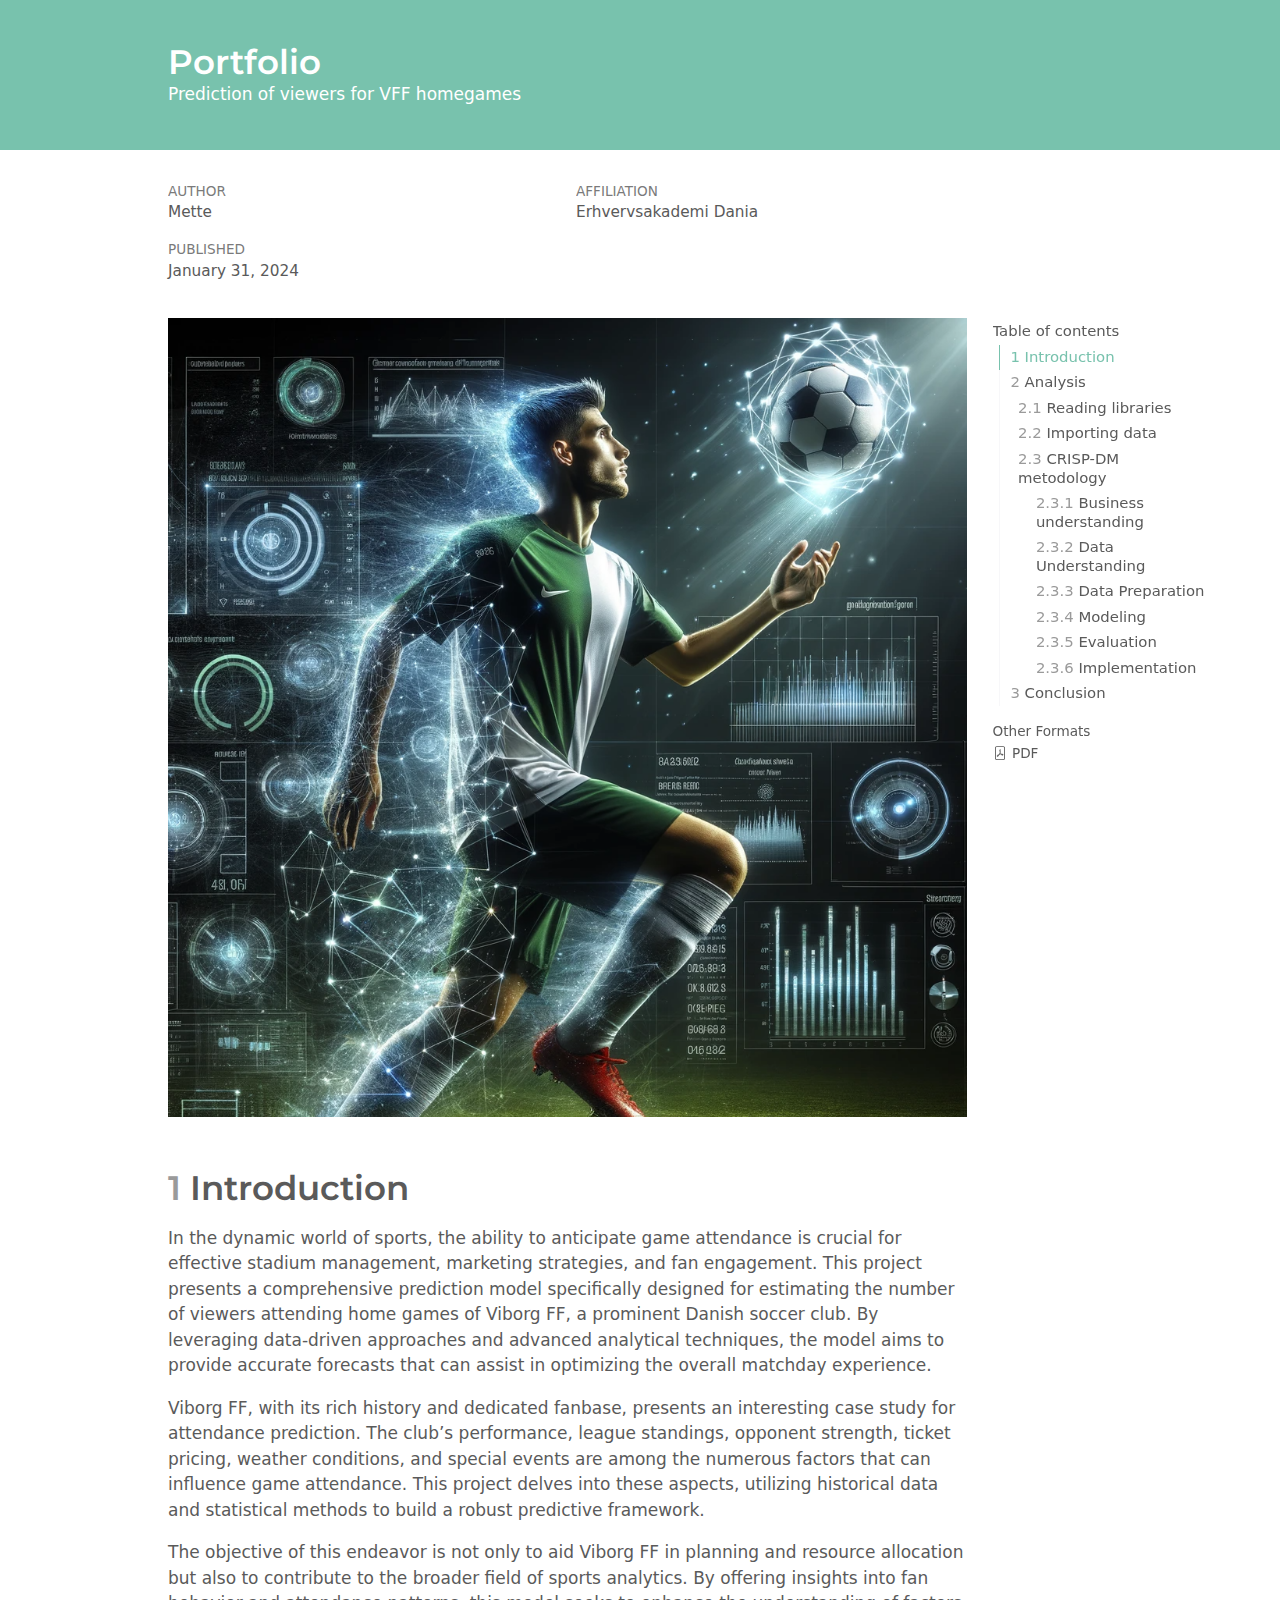
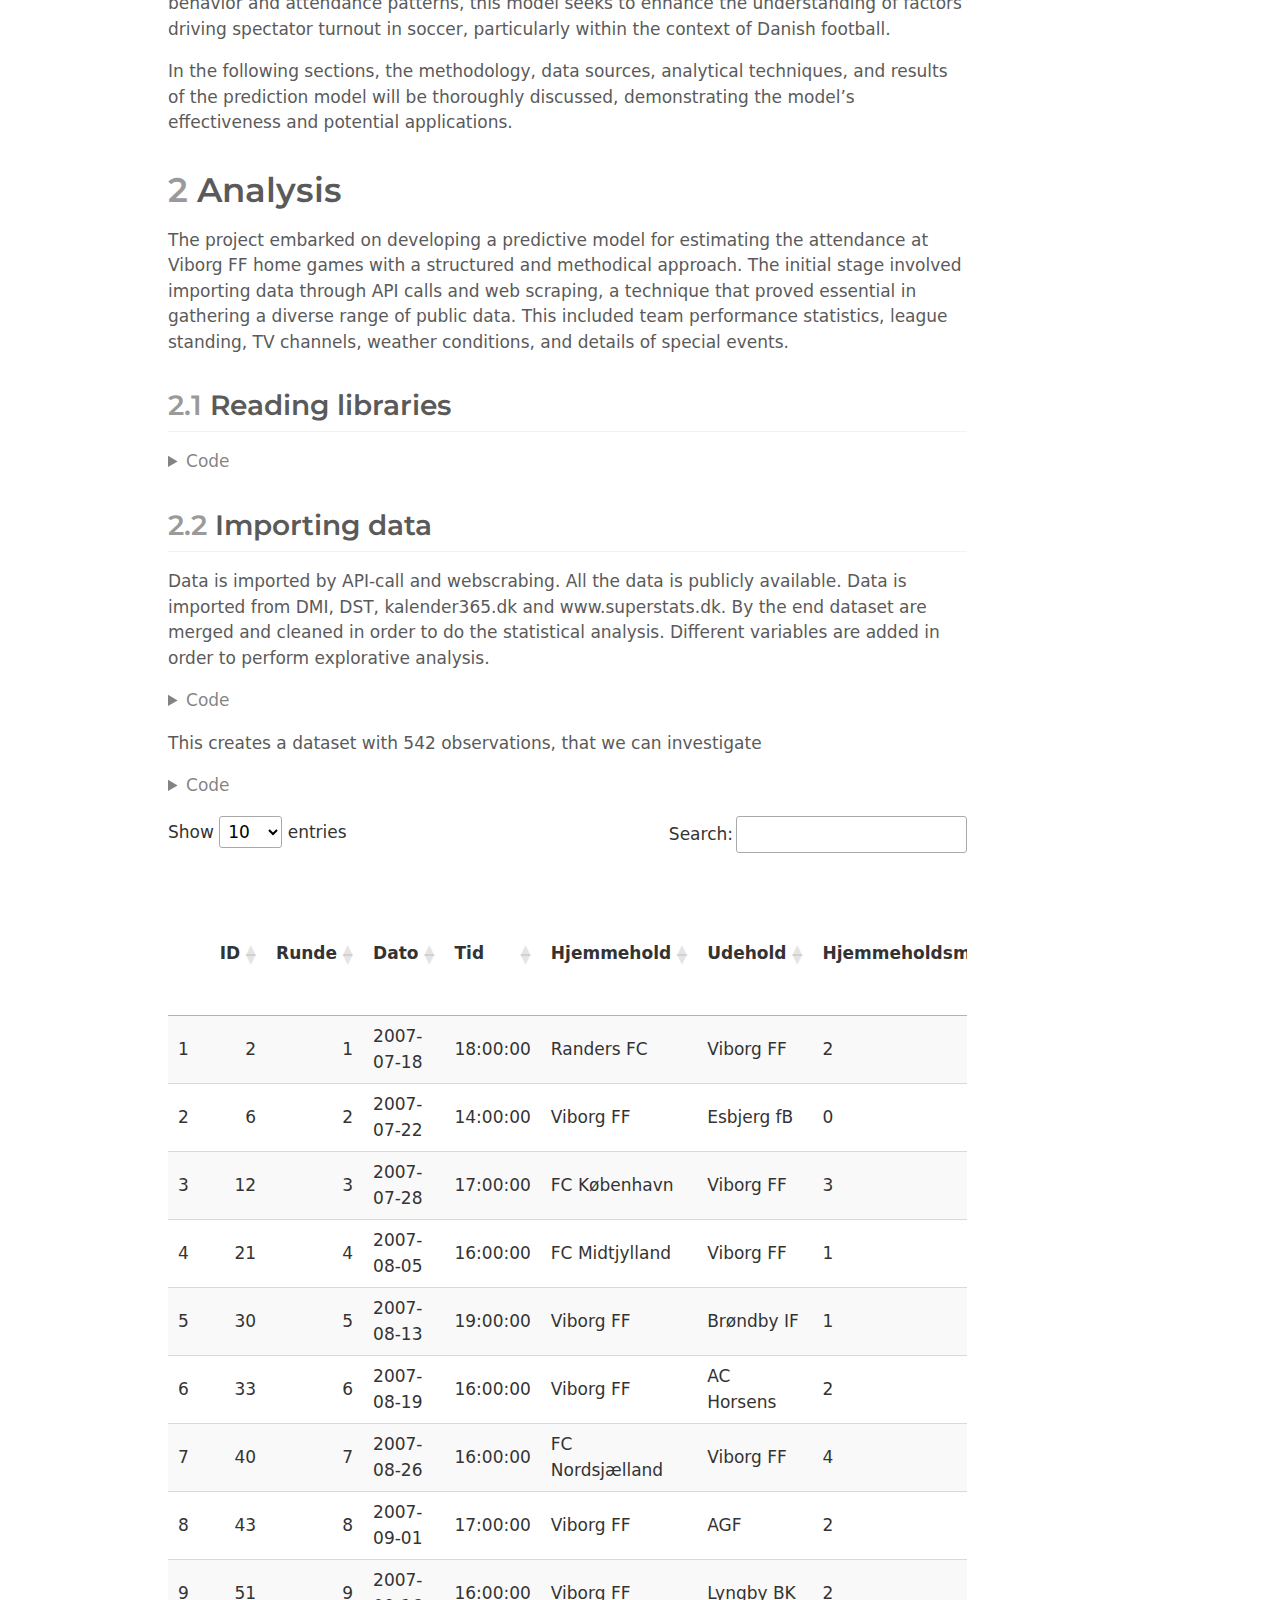
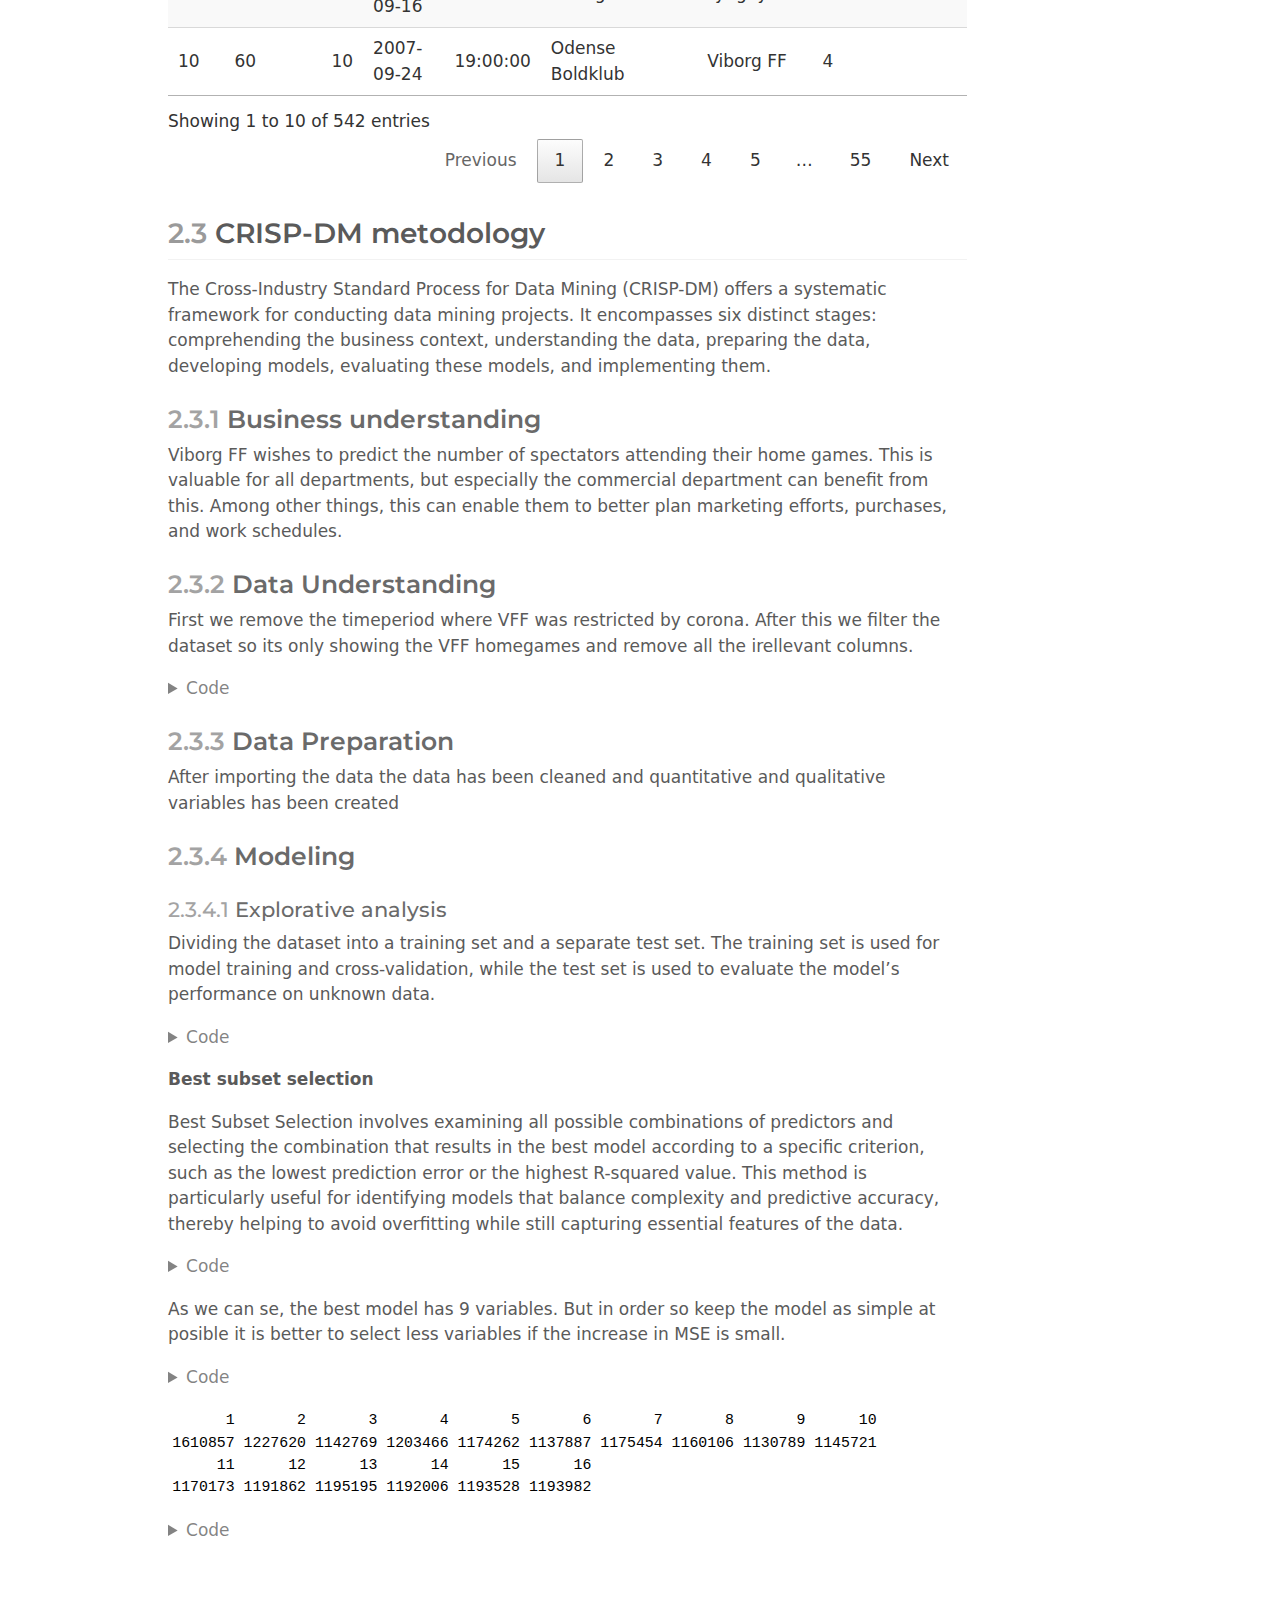
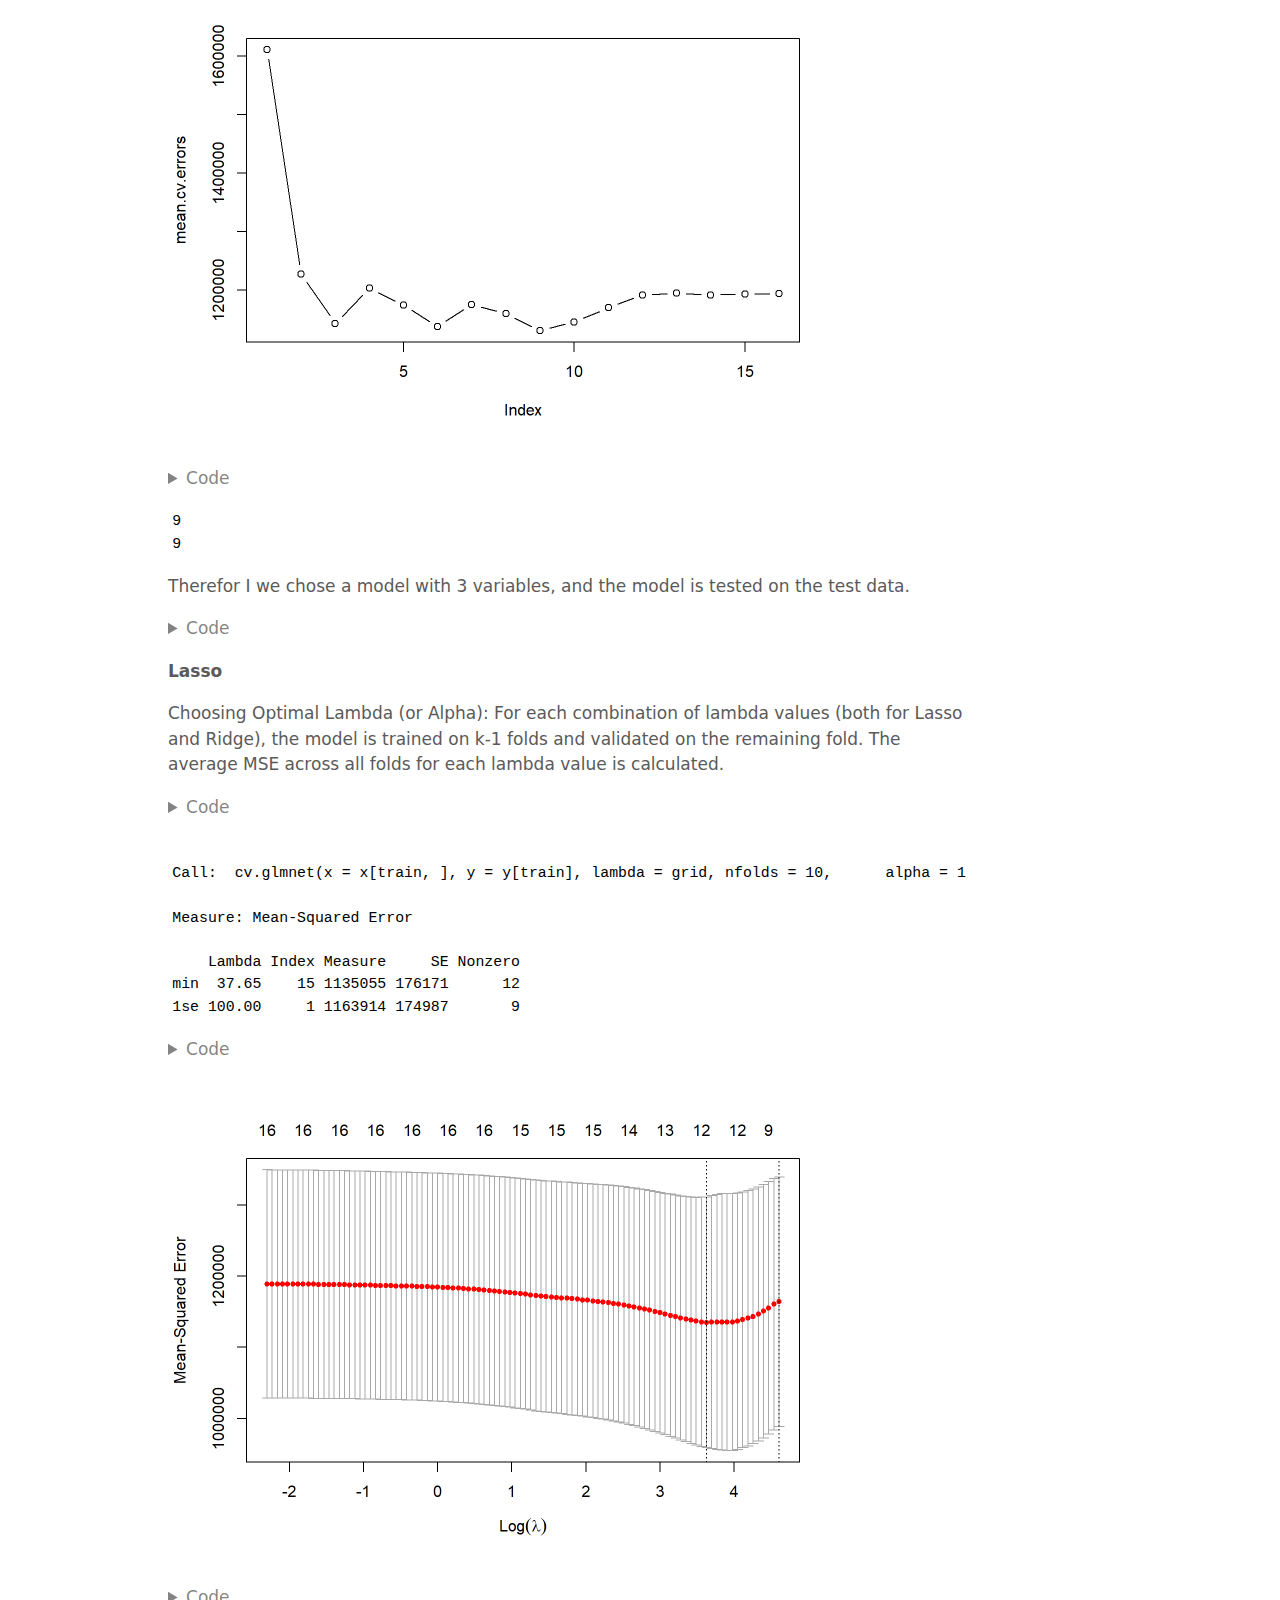
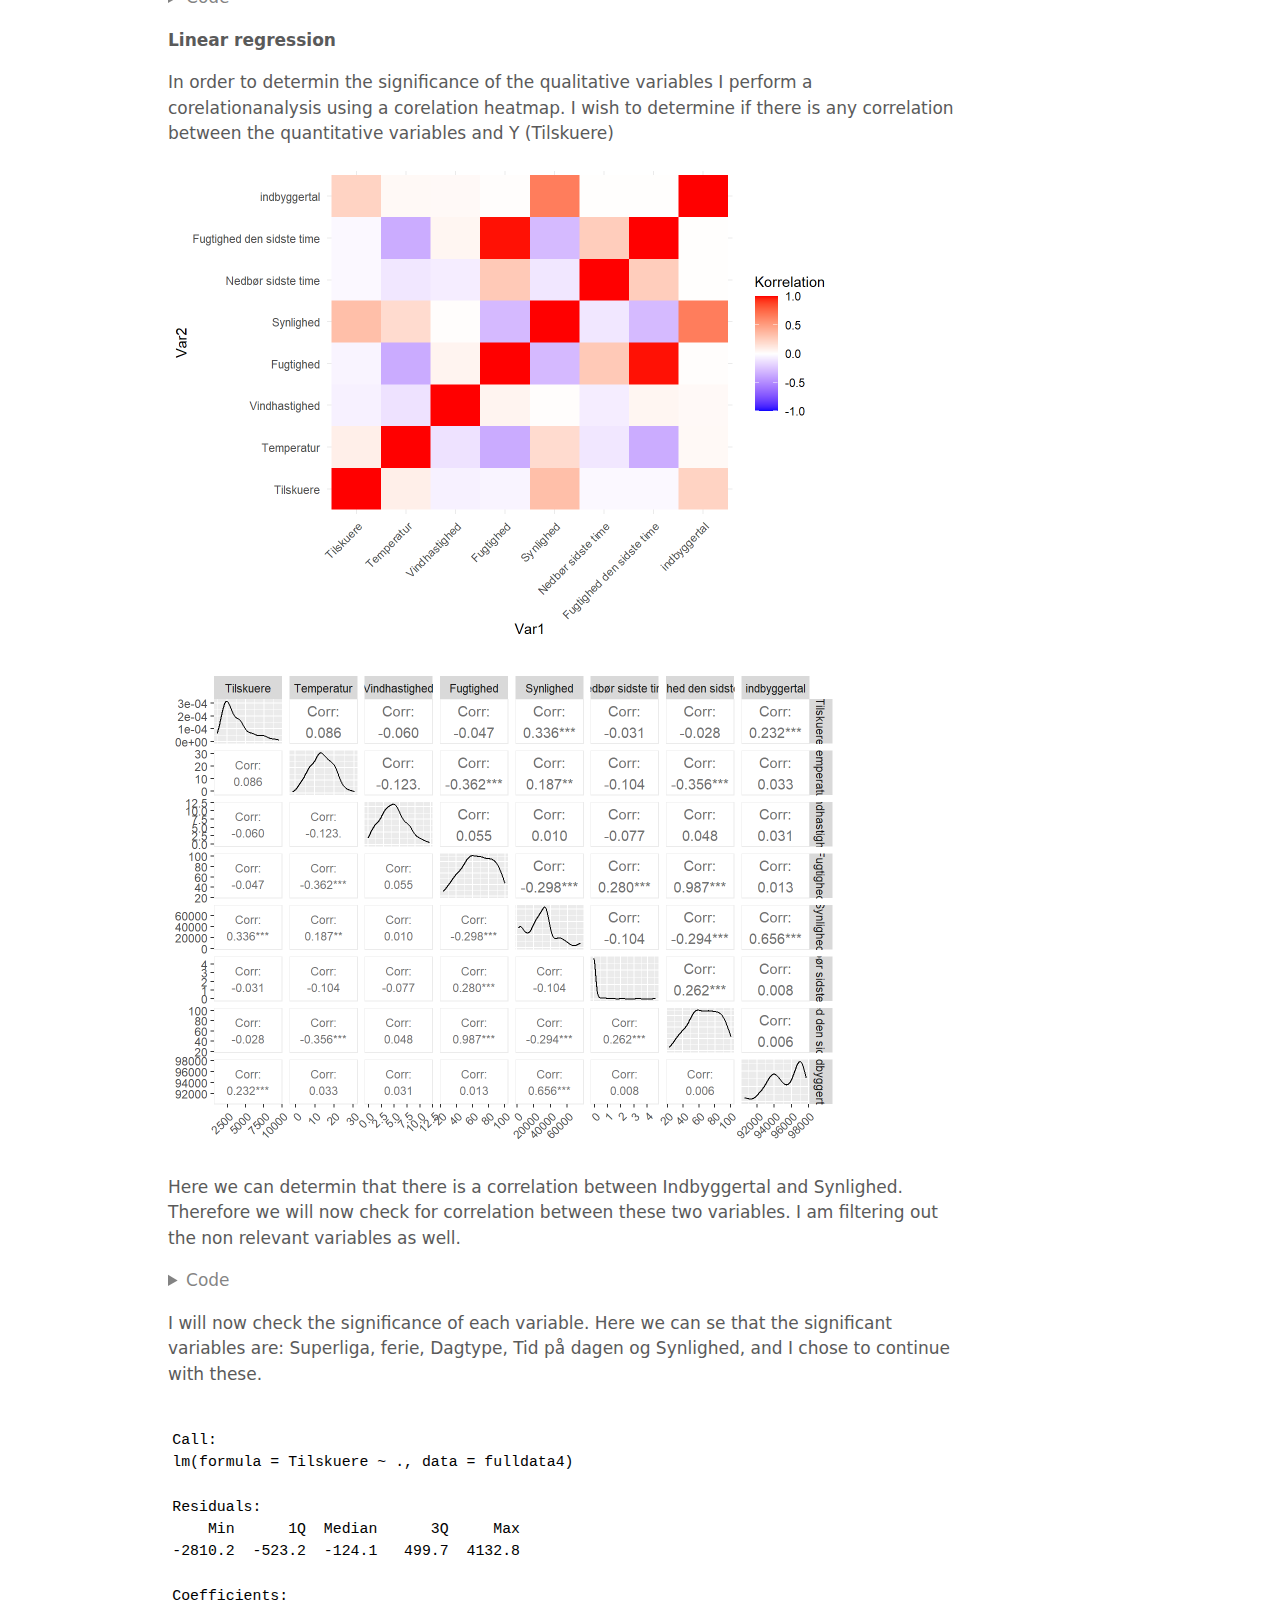
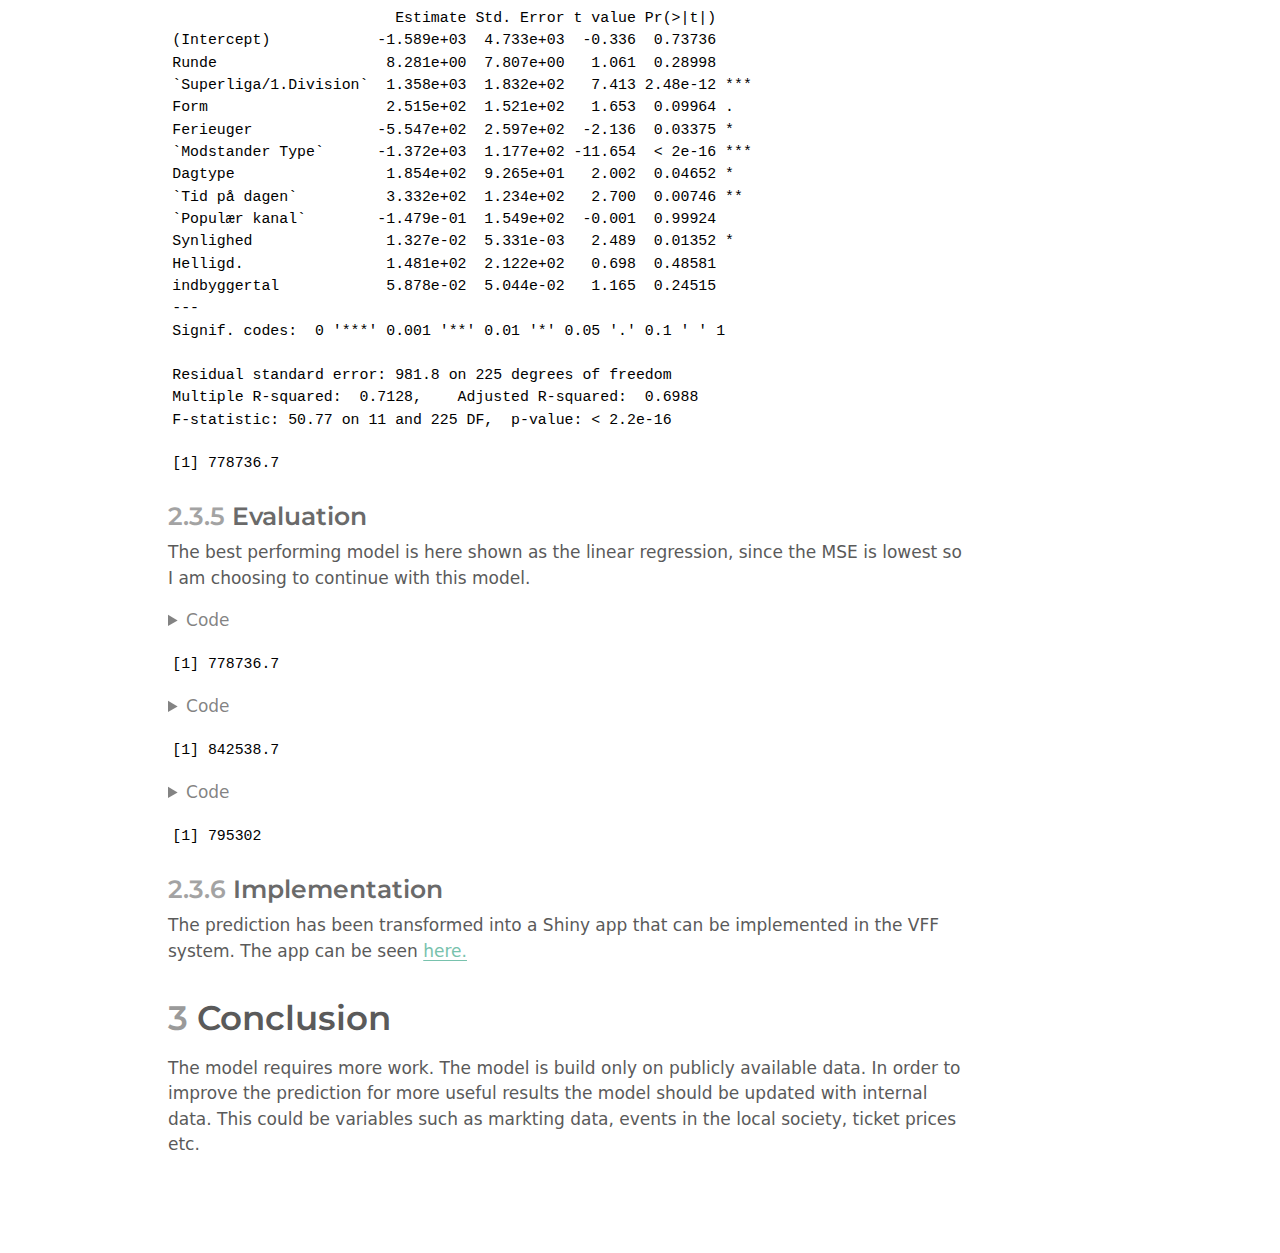
==== commit 5a5a80b3: "nyt billede" ====
--- a/index.html
+++ b/index.html
@@ -7,7 +7,7 @@
 <meta name="viewport" content="width=device-width, initial-scale=1.0, user-scalable=yes">
 
 <meta name="author" content="Mette">
-<meta name="dcterms.date" content="2024-01-24">
+<meta name="dcterms.date" content="2024-01-31">
 <meta name="description" content="Prediction of viewers for VFF homegames">
 
 <title>Portfolio</title>
@@ -117,7 +117,7 @@
       <div>
       <div class="quarto-title-meta-heading">Published</div>
       <div class="quarto-title-meta-contents">
-        <p class="date">January 24, 2024</p>
+        <p class="date">January 31, 2024</p>
       </div>
     </div>
     
@@ -158,8 +158,7 @@
 
 <div class="quarto-figure quarto-figure-center">
 <figure class="figure">
-<p><img src="DALL·E%202024-01-20%2008.21.21%20-%20Create%20an%20image%20of%20a%20soccer%20player%20in%20a%20dynamic%20pose,%20looking%20upwards%20towards%20a%20soccer%20ball%20suspended%20in%20the%20air.%20The%20player%20is%20surrounded%20by%20futurist.png" class="img-fluid figure-img" alt="Soccerplayer data"></p>
-<figcaption>Soccerplayer data</figcaption>
+<p><img src="DALL·E%202024-01-31%2011.36.36%20-%20Generate%20an%20image%20of%20a%20soccer%20player%20in%20an%20active%20pose,%20gazing%20up%20at%20a%20soccer%20ball%20floating%20above.%20The%20player's%20uniform%20is%20a%20combination%20of%20green%20and%20.png" class="img-fluid quarto-figure quarto-figure-center figure-img" alt="Soccer player dats"></p>
 </figure>
 </div>
 <section id="introduction" class="level1" data-number="1">
@@ -1051,8 +1050,8 @@
 <span id="cb3-6"><a href="#cb3-6" aria-hidden="true" tabindex="-1"></a>    )</span></code><button title="Copy to Clipboard" class="code-copy-button"><i class="bi"></i></button></pre></div>
 </details>
 <div class="cell-output-display">
-<div class="datatables html-widget html-fill-item-overflow-hidden html-fill-item" id="htmlwidget-d749aa9a5072150932a9" style="width:100%;height:auto;"></div>
-<script type="application/json" data-for="htmlwidget-d749aa9a5072150932a9">{"x":{"filter":"none","vertical":false,"caption":"<caption style=\"caption-side: top; text-align: center;\">\n  Table 1: \n  <em>Viborg FF kampe since 2007 <\/em>\n<\/caption>","data":[["1","2","3","4","5","6","7","8","9","10","11","12","13","14","15","16","17","18","19","20","21","22","23","24","25","26","27","28","29","30","31","32","33","34","35","36","37","38","39","40","41","42","43","44","45","46","47","48","49","50","51","52","53","54","55","56","57","58","59","60","61","62","63","64","65","66","67","68","69","70","71","72","73","74","75","76","77","78","79","80","81","82","83","84","85","86","87","88","89","90","91","92","93","94","95","96","97","98","99","100","101","102","103","104","105","106","107","108","109","110","111","112","113","114","115","116","117","118","119","120","121","122","123","124","125","126","127","128","129","130","131","132","133","134","135","136","137","138","139","140","141","142","143","144","145","146","147","148","149","150","151","152","153","154","155","156","157","158","159","160","161","162","163","164","165","166","167","168","169","170","171","172","173","174","175","176","177","178","179","180","181","182","183","184","185","186","187","188","189","190","191","192","193","194","195","196","197","198","199","200","201","202","203","204","205","206","207","208","209","210","211","212","213","214","215","216","217","218","219","220","221","222","223","224","225","226","227","228","229","230","231","232","233","234","235","236","237","238","239","240","241","242","243","244","245","246","247","248","249","250","251","252","253","254","255","256","257","258","259","260","261","262","263","264","265","266","267","268","269","270","271","272","273","274","275","276","277","278","279","280","281","282","283","284","285","286","287","288","289","290","291","292","293","294","295","296","297","298","299","300","301","302","303","304","305","306","307","308","309","310","311","312","313","314","315","316","317","318","319","320","321","322","323","324","325","326","327","328","329","330","331","332","333","334","335","336","337","338","339","340","341","342","343","344","345","346","347","348","349","350","351","352","353","354","355","356","357","358","359","360","361","362","363","364","365","366","367","368","369","370","371","372","373","374","375","376","377","378","379","380","381","382","383","384","385","386","387","388","389","390","391","392","393","394","395","396","397","398","399","400","401","402","403","404","405","406","407","408","409","410","411","412","413","414","415","416","417","418","419","420","421","422","423","424","425","426","427","428","429","430","431","432","433","434","435","436","437","438","439","440","441","442","443","444","445","446","447","448","449","450","451","452","453","454","455","456","457","458","459","460","461","462","463","464","465","466","467","468","469","470","471","472","473","474","475","476","477","478","479","480","481","482","483","484","485","486","487","488","489","490","491","492","493","494","495","496","497","498","499","500","501","502","503","504","505","506","507","508","509","510","511","512","513","514","515","516","517","518","519","520","521","522","523","524","525","526","527","528","529","530","531","532","533","534","535","536","537","538","539","540","541","542"],[2,6,12,21,30,33,40,43,51,60,62,67,76,80,90,96,100,103,112,118,123,123,131,138,144,147,151,159,167,171,179,182,191,193,248,249,259,272,281,280,290,304,307,320,321,329,344,345,356,361,375,382,392,394,406,473,418,425,433,441,450,460,470,416,483,493,502,510,519,526,529,540,549,562,560,570,578,585,597,604,619,630,633,642,614,654,660,665,678,697,696,712,688,716,727,735,737,750,753,762,776,781,789,797,801,809,824,826,837,846,853,860,872,878,883,889,899,912,916,921,932,937,947,955,961,968,981,982,989,996,1008,1010,1017,1030,1031,1038,1049,1054,1065,1068,1074,1080,1087,1096,1102,1109,1130,1118,1118,1124,1142,1144,1151,1160,1166,1172,1174,1183,1190,1195,1197,1203,1214,1215,1226,1228,1233,1244,1249,1251,1263,1271,1275,1282,1288,1294,1303,1308,1262,1315,1321,1326,1334,1338,1190,1195,1203,1207,1216,1221,1228,1233,1238,1243,1251,1258,1261,1270,1273,1282,1286,1296,1299,1303,1311,1317,1321,1330,1335,1341,1345,1354,1359,1365,1371,1375,1386,1542,1546,1556,1560,1564,1572,1578,1582,1592,1594,1604,1608,1611,1620,1628,1634,1636,1641,1647,1654,1660,1667,1672,1677,1688,1690,1695,1703,1707,1716,1721,1721,1726,1735,1586,1595,1596,1603,1611,1615,1621,1627,1634,1640,1648,1654,1658,1664,1672,1678,1681,1691,1694,1700,1706,1714,1722,1723,1731,1738,1741,1749,1753,1761,1770,1773,1779,1783,1790,1797,1806,1811,1821,1831,1834,1843,1852,1854,1865,1867,1875,1882,1893,1898,1904,1911,1916,1929,1935,1943,1944,1953,1958,1969,1974,1982,1986,1996,2003,2009,2016,2026,2031,2135,2142,2148,2155,2157,2168,2176,2174,2184,2188,2193,2205,2213,2203,2217,2228,2231,2237,2244,2249,2256,2260,2271,2278,2268,2290,2297,2288,2301,2308,2314,2322,2326,2326,2336,2338,2347,2352,2358,2364,2368,2376,2384,2386,2394,2397,2414,2408,2417,2426,2432,2438,2443,2447,2455,2457,2466,2471,2479,2483,2492,2492,2493,2504,2510,2516,2518,2527,2529,2535,2544,2550,2553,2563,2565,2578,2575,2589,2597,2607,2588,2618,2622,2626,2636,2606,2637,2645,2649,2655,2666,2672,2674,2682,2687,2692,2702,2705,2710,2719,2724,2727,2736,2742,2749,2753,2760,2763,2774,2780,2781,2788,2793,2799,2808,2811,2819,2824,2834,2836,2842,2848,2854,2860,2860,2867,2871,2877,2884,2894,2899,2904,2908,2913,2964,2973,2975,2981,2988,2997,3000,3007,3012,3018,3028,3029,3040,3044,3047,3053,3061,3070,3074,3077,3084,3090,3095,3106,3108,3113,3113,3121,3125,3136,3141,3147,3151,3156,3162,3170,3175,3181,3188,3193,3198,3208,3213,3216,3221,3229,3238,3242,3247,3254,3262,3264,3271,3276,3282,3290,3293,3293,3302,3306,3312,3321,3328,3332,3338,3344,3352,3353,3364,3370,3376,3377,3387,3389,3397,3405,3410,3416,3421,3427,3436,3438,3448,3449,3456,3463,3471,3477],[1,2,3,4,5,6,7,8,9,10,11,12,13,14,15,16,17,18,19,20,21,21,22,23,24,25,26,27,28,29,30,31,32,33,1,2,3,4,6,5,7,8,9,10,11,12,13,14,15,16,17,18,19,20,21,30,23,24,25,26,27,28,29,22,1,2,3,4,5,6,7,8,9,11,10,12,13,14,15,16,18,19,20,21,17,22,23,24,25,28,27,29,26,30,1,2,3,4,5,6,7,8,9,10,11,12,13,14,15,16,17,18,19,20,21,22,23,24,25,26,27,28,29,30,1,2,3,4,5,6,7,8,9,10,11,12,13,14,15,16,17,18,19,20,21,22,25,23,23,24,26,1,2,3,4,5,6,7,8,9,10,11,12,13,14,15,16,17,18,19,21,22,23,24,25,26,27,28,20,29,30,31,32,33,1,2,3,4,5,6,7,8,9,10,11,12,13,14,15,16,17,18,19,20,21,22,23,24,25,26,27,28,29,30,31,32,33,1,2,3,4,5,6,7,8,9,10,11,12,13,14,15,16,17,18,19,20,21,22,23,24,25,26,27,28,29,30,31,31,32,33,1,2,3,4,5,6,7,8,9,10,11,12,13,14,15,16,17,18,19,20,21,22,23,24,25,26,27,28,29,30,31,32,33,1,2,3,4,5,6,7,8,9,10,11,12,13,14,15,16,17,18,19,20,21,22,23,24,25,26,27,28,29,30,31,32,33,34,35,36,1,2,3,4,5,6,8,7,9,10,11,13,14,12,15,16,17,18,19,20,21,22,24,25,23,27,28,26,29,30,31,32,33,33,1,2,3,4,5,6,7,8,9,10,11,12,14,13,15,16,17,18,19,20,21,22,23,24,25,26,27,27,28,29,30,31,32,33,1,2,3,4,5,6,7,9,8,11,12,14,10,15,16,17,18,13,19,20,21,22,23,24,25,26,27,28,29,30,31,32,33,1,2,3,4,5,6,7,8,9,10,11,12,13,14,15,16,17,18,19,20,21,22,23,23,24,25,26,27,28,29,30,31,32,1,2,3,4,5,6,7,8,9,10,11,12,13,14,15,16,17,18,19,20,21,22,23,24,25,26,26,27,28,29,30,31,32,1,2,3,4,5,6,7,8,9,10,11,12,13,14,15,16,17,18,19,20,21,22,23,24,24,25,26,27,28,29,30,31,32,1,2,3,4,5,6,7,8,9,10,11,12,13,14,15,16,17,18,19,20,21,22],["2007-07-18","2007-07-22","2007-07-28","2007-08-05","2007-08-13","2007-08-19","2007-08-26","2007-09-01","2007-09-16","2007-09-24","2007-09-30","2007-10-06","2007-10-21","2007-10-28","2007-11-05","2007-11-12","2007-11-25","2007-12-01","2008-03-16","2008-03-20","2008-03-23","2008-03-23","2008-03-31","2008-04-07","2008-04-14","2008-04-20","2008-04-23","2008-04-27","2008-05-04","2008-05-07","2008-05-12","2008-05-15","2008-05-18","2008-05-24","2008-08-10","2008-08-16","2008-08-27","2008-08-31","2008-09-13","2008-09-17","2008-09-21","2008-10-05","2008-10-12","2008-10-19","2008-10-25","2008-11-01","2008-11-09","2008-11-15","2008-11-23","2009-03-21","2009-03-29","2009-04-05","2009-04-09","2009-04-13","2009-04-19","2009-04-28","2009-05-02","2009-05-09","2009-05-16","2009-05-20","2009-05-28","2009-06-01","2009-06-07","2009-06-14","2009-08-09","2009-08-16","2009-08-23","2009-08-30","2009-09-06","2009-09-13","2009-09-19","2009-09-27","2009-10-04","2009-10-17","2009-10-22","2009-10-25","2009-10-31","2009-11-06","2009-11-15","2010-03-24","2010-04-01","2010-04-05","2010-04-09","2010-04-18","2010-04-21","2010-04-25","2010-05-01","2010-05-08","2010-05-16","2010-06-04","2010-06-09","2010-06-13","2010-06-16","2010-06-20","2010-08-08","2010-08-15","2010-08-20","2010-08-29","2010-09-03","2010-09-10","2010-09-19","2010-09-26","2010-10-02","2010-10-10","2010-10-15","2010-10-22","2010-10-31","2010-11-05","2010-11-14","2010-11-21","2011-03-20","2011-03-27","2011-04-03","2011-04-10","2011-04-13","2011-04-16","2011-04-21","2011-04-25","2011-04-30","2011-05-06","2011-05-14","2011-05-19","2011-05-24","2011-05-29","2011-08-12","2011-08-19","2011-08-28","2011-09-04","2011-09-09","2011-09-16","2011-09-25","2011-10-01","2011-10-07","2011-10-16","2011-10-21","2011-10-28","2011-11-06","2011-11-13","2012-04-05","2012-04-09","2012-04-13","2012-04-20","2012-04-27","2012-05-05","2012-05-11","2012-05-20","2012-05-23","2012-05-27","2012-05-27","2012-06-01","2012-06-10","2012-07-28","2012-08-03","2012-08-08","2012-08-12","2012-08-19","2012-08-26","2012-09-02","2012-09-09","2012-09-16","2012-09-21","2012-09-28","2012-10-07","2012-10-12","2012-10-21","2012-10-27","2012-11-02","2012-11-11","2012-11-18","2012-11-23","2013-03-24","2013-04-01","2013-04-04","2013-04-07","2013-04-12","2013-04-19","2013-04-24","2013-04-28","2013-05-02","2013-05-05","2013-05-08","2013-05-12","2013-05-17","2013-05-20","2013-07-20","2013-07-26","2013-08-04","2013-08-09","2013-08-18","2013-08-25","2013-09-01","2013-09-15","2013-09-21","2013-09-27","2013-10-06","2013-10-20","2013-10-25","2013-11-03","2013-11-08","2013-11-24","2013-11-30","2013-12-09","2014-02-23","2014-02-28","2014-03-09","2014-03-16","2014-03-21","2014-03-30","2014-04-06","2014-04-13","2014-04-16","2014-04-21","2014-04-27","2014-05-04","2014-05-08","2014-05-11","2014-05-18","2014-07-27","2014-08-03","2014-08-10","2014-08-17","2014-08-23","2014-08-31","2014-09-07","2014-09-12","2014-09-21","2014-09-26","2014-10-06","2014-10-12","2014-10-17","2014-10-24","2014-11-02","2014-11-10","2014-11-15","2014-11-23","2015-03-12","2015-03-20","2015-03-27","2015-04-02","2015-04-06","2015-04-09","2015-04-19","2015-04-25","2015-04-30","2015-05-08","2015-05-13","2015-05-20","2015-05-24","2015-05-24","2015-05-30","2015-06-06","2015-07-18","2015-07-27","2015-07-31","2015-08-08","2015-08-16","2015-08-23","2015-08-29","2015-09-12","2015-09-19","2015-09-25","2015-10-04","2015-10-18","2015-10-24","2015-10-31","2015-11-08","2015-11-22","2015-11-27","2015-12-07","2016-02-28","2016-03-05","2016-03-12","2016-03-20","2016-04-04","2016-04-08","2016-04-17","2016-04-24","2016-04-29","2016-05-08","2016-05-11","2016-05-16","2016-05-23","2016-05-26","2016-05-29","2016-07-15","2016-07-22","2016-07-29","2016-08-06","2016-08-12","2016-08-21","2016-08-28","2016-09-10","2016-09-18","2016-09-22","2016-09-25","2016-10-02","2016-10-14","2016-10-21","2016-10-28","2016-11-06","2016-11-20","2016-11-26","2016-11-29","2016-12-03","2016-12-12","2017-02-19","2017-02-27","2017-03-03","2017-03-11","2017-03-19","2017-04-02","2017-04-08","2017-04-17","2017-04-21","2017-04-30","2017-05-07","2017-05-12","2017-05-16","2017-05-22","2017-05-28","2017-07-30","2017-08-06","2017-08-13","2017-08-20","2017-08-23","2017-08-28","2017-09-10","2017-09-13","2017-09-17","2017-09-24","2017-10-01","2017-10-15","2017-10-22","2017-10-25","2017-10-29","2017-11-06","2017-11-12","2017-11-19","2017-11-26","2018-03-04","2018-03-11","2018-03-18","2018-03-29","2018-04-02","2018-04-11","2018-04-15","2018-04-20","2018-04-24","2018-04-28","2018-05-05","2018-05-12","2018-05-16","2018-05-20","2018-05-20","2018-07-29","2018-08-05","2018-08-12","2018-08-19","2018-08-22","2018-08-26","2018-09-01","2018-09-09","2018-09-16","2018-09-23","2018-09-30","2018-10-05","2018-10-21","2018-10-25","2018-10-28","2018-11-04","2018-11-12","2018-11-18","2018-11-25","2019-03-03","2019-03-10","2019-03-17","2019-03-24","2019-03-31","2019-04-07","2019-04-14","2019-04-21","2019-04-21","2019-04-27","2019-05-05","2019-05-09","2019-05-14","2019-05-19","2019-05-25","2019-07-26","2019-08-03","2019-08-11","2019-08-16","2019-08-21","2019-08-25","2019-08-29","2019-09-14","2019-09-19","2019-09-28","2019-10-06","2019-10-18","2019-10-24","2019-10-27","2019-11-02","2019-11-08","2019-11-23","2019-11-28","2020-02-28","2020-03-07","2020-05-29","2020-06-05","2020-06-11","2020-06-14","2020-06-19","2020-06-24","2020-06-27","2020-06-30","2020-07-06","2020-07-10","2020-07-14","2020-07-19","2020-07-25","2020-09-10","2020-09-16","2020-09-19","2020-09-27","2020-09-30","2020-10-03","2020-10-16","2020-10-22","2020-10-25","2020-10-30","2020-11-06","2020-11-20","2020-11-26","2020-12-05","2020-12-11","2020-12-18","2021-02-12","2021-02-21","2021-02-26","2021-03-05","2021-03-13","2021-03-19","2021-04-04","2021-04-04","2021-04-10","2021-04-16","2021-04-23","2021-04-30","2021-05-07","2021-05-12","2021-05-15","2021-05-21","2021-05-26","2021-07-18","2021-07-25","2021-07-31","2021-08-06","2021-08-13","2021-08-22","2021-08-29","2021-09-12","2021-09-19","2021-09-26","2021-10-03","2021-10-15","2021-10-25","2021-10-31","2021-11-05","2021-11-19","2021-11-28","2022-02-21","2022-02-27","2022-03-04","2022-03-13","2022-03-20","2022-04-01","2022-04-11","2022-04-14","2022-04-17","2022-04-17","2022-04-24","2022-04-29","2022-05-09","2022-05-12","2022-05-15","2022-05-21","2022-07-17","2022-07-24","2022-07-31","2022-08-06","2022-08-14","2022-08-21","2022-08-28","2022-09-04","2022-09-12","2022-09-18","2022-10-02","2022-10-07","2022-10-16","2022-10-24","2022-10-30","2022-11-06","2022-11-13","2023-02-20","2023-02-26","2023-03-05","2023-03-12","2023-03-19","2023-04-02","2023-04-09","2023-04-09","2023-04-16","2023-04-23","2023-04-30","2023-05-07","2023-05-15","2023-05-21","2023-05-29","2023-06-04","2023-07-24","2023-07-28","2023-08-07","2023-08-14","2023-08-21","2023-08-25","2023-09-03","2023-09-15","2023-09-24","2023-10-01","2023-10-08","2023-10-22","2023-10-29","2023-11-05","2023-11-12","2023-11-25","2023-12-04","2024-02-16","2024-02-25","2024-03-03","2024-03-10","2024-03-17"],["18:00:00","14:00:00","17:00:00","16:00:00","19:00:00","16:00:00","16:00:00","17:00:00","16:00:00","19:00:00","14:00:00","17:00:00","16:00:00","14:00:00","19:00:00","19:00:00","16:00:00","17:00:00","16:00:00","16:00:00","16:00:00","16:00:00","19:00:00","19:00:00","19:00:00","16:00:00","18:00:00","16:00:00","18:00:00","20:30:00","16:00:00","18:30:00","15:00:00","15:00:00","15:00:00","17:30:00","18:30:00","15:00:00","19:00:00","19:00:00","15:00:00","15:00:00","15:00:00","15:00:00","19:00:00","19:15:00","15:00:00","19:00:00","15:00:00","13:00:00","15:00:00","15:00:00","15:00:00","13:00:00","15:00:00","19:00:00","19:00:00","13:30:00","13:30:00","19:00:00","19:00:00","15:00:00","15:00:00","17:30:00","13:00:00","13:00:00","15:00:00","15:00:00","17:05:00","15:00:00","14:45:00","13:45:00","13:45:00","15:00:00","18:30:00","13:00:00","14:00:00","19:00:00","15:00:00","18:30:00","13:00:00","15:00:00","19:00:00","13:00:00","19:00:00","15:00:00","15:00:00","14:00:00","15:00:00","18:00:00","19:00:00","17:30:00","19:00:00","17:00:00","15:00:00","15:00:00","19:00:00","15:00:00","19:00:00","19:00:00","15:00:00","15:00:00","15:00:00","15:00:00","18:00:00","18:00:00","15:00:00","19:00:00","13:45:00","15:00:00","15:00:00","15:00:00","15:00:00","15:00:00","19:00:00","14:45:00","13:00:00","15:00:00","15:00:00","19:00:00","15:00:00","19:00:00","19:00:00","13:30:00","18:00:00","19:00:00","15:00:00","13:00:00","19:00:00","18:00:00","15:00:00","15:00:00","18:30:00","15:00:00","19:00:00","18:30:00","13:45:00","14:00:00","15:00:00","15:00:00","19:00:00","18:30:00","18:30:00","15:00:00","19:00:00","13:00:00","19:00:00","15:00:00","15:00:00","19:00:00","14:00:00","15:00:00","19:00:00","19:00:00","15:00:00","19:00:00","13:00:00","18:30:00","16:00:00","15:00:00","19:00:00","19:00:00","15:15:00","19:00:00","16:45:00","19:00:00","19:00:00","16:45:00","15:00:00","19:00:00","16:00:00","15:00:00","15:00:00","13:45:00","19:00:00","19:00:00","19:00:00","15:00:00","19:00:00","15:00:00","19:00:00","15:00:00","19:00:00","14:00:00","17:00:00","18:30:00","14:00:00","18:30:00","17:00:00","15:00:00","17:00:00","14:00:00","17:00:00","18:30:00","15:00:00","17:00:00","18:30:00","14:00:00","18:30:00","17:00:00","17:00:00","19:00:00","14:00:00","18:30:00","14:00:00","14:00:00","18:30:00","17:00:00","14:00:00","14:00:00","20:00:00","15:00:00","14:00:00","14:00:00","18:00:00","17:00:00","17:00:00","15:00:00","15:00:00","15:30:00","15:00:00","15:00:00","15:00:00","15:30:00","19:00:00","19:00:00","19:00:00","19:00:00","16:30:00","19:00:00","19:00:00","15:30:00","19:00:00","15:00:00","15:00:00","19:00:00","19:00:00","19:00:00","15:00:00","14:30:00","18:30:00","15:30:00","14:30:00","18:00:00","19:00:00","19:00:00","19:00:00","15:00:00","15:00:00","16:00:00","16:00:00","16:00:00","19:00:00","18:00:00","16:00:00","16:00:00","13:30:00","16:00:00","16:00:00","16:00:00","20:00:00","16:00:00","16:00:00","16:00:00","20:00:00","13:30:00","16:00:00","18:00:00","19:00:00","13:00:00","16:00:00","16:00:00","14:00:00","19:00:00","18:00:00","13:00:00","16:00:00","18:00:00","13:00:00","18:00:00","13:00:00","19:00:00","20:00:00","17:00:00","18:00:00","20:15:00","18:00:00","16:00:00","18:00:00","13:00:00","20:00:00","14:00:00","16:00:00","20:00:00","12:00:00","16:00:00","18:00:00","20:15:00","20:15:00","16:00:00","13:00:00","16:00:00","20:00:00","16:00:00","19:00:00","18:00:00","19:00:00","18:00:00","16:00:00","17:00:00","16:00:00","16:00:00","13:00:00","18:00:00","13:00:00","16:00:00","18:00:00","20:00:00","19:00:00","18:00:00","13:45:00","14:30:00","13:45:00","14:30:00","18:00:00","19:00:00","13:45:00","19:00:00","13:45:00","13:45:00","13:00:00","14:30:00","14:30:00","19:00:00","14:30:00","19:00:00","13:45:00","14:30:00","14:30:00","13:45:00","13:45:00","13:45:00","13:45:00","13:45:00","17:30:00","13:45:00","18:00:00","19:00:00","15:30:00","15:30:00","15:30:00","18:30:00","13:45:00","13:45:00","13:45:00","13:45:00","13:45:00","14:45:00","18:30:00","13:45:00","13:30:00","13:45:00","13:45:00","13:45:00","14:45:00","18:00:00","13:45:00","18:30:00","13:45:00","13:45:00","18:30:00","16:00:00","13:45:00","13:45:00","13:45:00","13:45:00","13:45:00","13:45:00","13:45:00","13:45:00","13:45:00","13:45:00","13:30:00","13:45:00","18:00:00","19:00:00","13:45:00","13:45:00","18:00:00","13:15:00","15:00:00","19:00:00","18:30:00","15:00:00","18:00:00","16:00:00","20:00:00","13:15:00","13:45:00","18:00:00","17:15:00","14:00:00","16:30:00","18:00:00","17:45:00","18:30:00","18:00:00","14:00:00","18:00:00","17:30:00","18:00:00","15:00:00","19:00:00","18:00:00","14:00:00","19:00:00","18:30:00","19:30:00","19:00:00","13:00:00","16:00:00","19:00:00","18:30:00","14:00:00","13:30:00","18:00:00","15:00:00","18:00:00","18:00:00","14:00:00","18:00:00","18:00:00","18:00:00","18:30:00","14:00:00","18:00:00","19:00:00","19:00:00","15:00:00","18:00:00","19:00:00","13:00:00","19:00:00","13:00:00","13:00:00","13:00:00","18:00:00","19:00:00","18:00:00","19:00:00","19:00:00","15:00:00","19:00:00","19:00:00","14:00:00","18:00:00","16:00:00","18:30:00","19:00:00","18:00:00","14:00:00","14:00:00","14:00:00","14:00:00","20:00:00","19:00:00","19:00:00","18:00:00","19:00:00","19:00:00","14:00:00","19:00:00","16:00:00","18:00:00","14:00:00","14:30:00","19:00:00","19:00:00","14:00:00","18:00:00","18:00:00","14:00:00","19:00:00","19:00:00","18:00:00","20:00:00","17:00:00","14:00:00","14:00:00","16:00:00","16:00:00","14:00:00","16:00:00","14:00:00","14:00:00","19:00:00","16:00:00","14:00:00","19:00:00","14:00:00","19:00:00","16:00:00","14:00:00","16:00:00","19:00:00","14:00:00","14:00:00","14:00:00","15:00:00","16:00:00","16:00:00","16:00:00","16:00:00","14:00:00","14:00:00","18:00:00","19:00:00","16:05:00","16:00:00","17:00:00","19:00:00","19:00:00","19:00:00","19:00:00","19:00:00","18:30:00","18:00:00","19:00:00","14:00:00","18:00:00","16:00:00","16:00:00","14:00:00","14:00:00","20:00:00","19:00:00","19:00:00","19:00:00","14:00:00","14:00:00","18:00:00","17:00:00"],["Randers FC","Viborg FF","FC København","FC Midtjylland","Viborg FF","Viborg FF","FC Nordsjælland","Viborg FF","Viborg FF","Odense Boldklub","Aalborg BK","Viborg FF","Lyngby BK","FC Midtjylland","Viborg FF","Viborg FF","AC Horsens","Randers FC","Viborg FF","Viborg FF","Aalborg BK","Aalborg BK","Viborg FF","AGF","Viborg FF","Viborg FF","Odense Boldklub","FC Nordsjælland","Viborg FF","Brøndby IF","Viborg FF","FC København","Viborg FF","Esbjerg fB","Næstved BK","Viborg FF","Kolding FC","Viborg FF","Viborg FF","Køge BK","FC Amager","Viborg FF","FC Fredericia","Viborg FF","AB","Viborg FF","Viborg FF","Thisted FC","Viborg FF","Silkeborg IF","Viborg FF","Lolland Falster","Viborg FF","Skive IK","Viborg FF","Viborg FF","Viborg FF","Lyngby BK","Herfølge BK","Viborg FF","FC Roskilde","Viborg FF","Hvidovre IF","BK Frem","Viborg FF","Thisted FC","Viborg FF","FC Fredericia","Viborg FF","BK Frem","Viborg FF","AB","AC Horsens","Brabrand IF","Viborg FF","Viborg FF","FC Vestsjælland","Viborg FF","Hvidovre IF","Viborg FF","Viborg FF","Næstved BK","Viborg FF","FC Roskilde","Lyngby BK","Viborg FF","Skive IK","Viborg FF","Kolding FC","Viborg FF","Vejle B","Viborg FF","Viborg FF","FC Fyn","Kolding FC","Viborg FF","Viborg FF","AB","Viborg FF","FC Hjørring","FC Roskilde","Viborg FF","Hobro IK","Viborg FF","Vejle B","Viborg FF","Næstved BK","Viborg FF","AGF","FC Vestsjælland","Viborg FF","Viborg FF","FC Fredericia","Viborg FF","Skive IK","Viborg FF","FC Fyn","Viborg FF","HB Køge","Viborg FF","Brønshøj BK","Viborg FF","Viborg FF","Hvidovre IF","Viborg FF","AB","Viborg FF","Skive IK","Viborg FF","Randers FC","Viborg FF","Hobro IK","Viborg FF","Næstved BK","FC Fredericia","Viborg FF","FC Vestsjælland","FC Hjørring","Viborg FF","FC Roskilde","Viborg FF","Vejle B","Viborg FF","Brønshøj BK","Viborg FF","Blokhus FC","Esbjerg fB","Viborg FF","Viborg FF","Viborg FF","Viborg FF","Brønshøj BK","Viborg FF","FC Fredericia","Viborg FF","Vejle B","Lyngby BK","Viborg FF","Viborg FF","AB","Viborg FF","Viborg FF","Brønshøj BK","Viborg FF","Lyngby BK","Viborg FF","Skive IK","Viborg FF","FC Fyn","Viborg FF","Viborg FF","Viborg FF","AB","Viborg FF","Hobro IK","FC Fredericia","Viborg FF","FC Hjørring","Vejle B","Viborg FF","FC Vestsjælland","Viborg FF","HB Køge","Viborg FF","Viborg FF","FC Nordsjælland","Odense Boldklub","Viborg FF","SønderjyskE","Viborg FF","Viborg FF","AGF","FC Midtjylland","Viborg FF","Aalborg BK","Brøndby IF","Viborg FF","AGF","Viborg FF","FC København","Viborg FF","Aalborg BK","Viborg FF","FC Nordsjælland","Viborg FF","Odense Boldklub","FC Vestsjælland","Viborg FF","Viborg FF","Randers FC","Viborg FF","FC Midtjylland","Viborg FF","SønderjyskE","Viborg FF","Viborg FF","Esbjerg fB","Viborg FF","HB Køge","AGF","Viborg FF","Brønshøj BK","Viborg FF","Viborg FF","AB","Viborg FF","Vendsyssel FF","Viborg FF","FC Roskilde","Viborg FF","Vendsyssel FF","Viborg FF","Viborg FF","Vejle B","Viborg FF","Lyngby BK","Viborg FF","Skive IK","Viborg FF","FC Fredericia","Viborg FF","AGF","AC Horsens","Viborg FF","HB Køge","Viborg FF","Viborg FF","AB","AB","Brønshøj BK","Viborg FF","FC Midtjylland","Viborg FF","Viborg FF","HOdense Boldklub","Viborg FF","Randers FC","SønderjyskE","Viborg FF","Odense Boldklub","Viborg FF","FC København","Viborg FF","Viborg FF","FC Midtjylland","Viborg FF","FC København","Viborg FF","Aalborg BK","Viborg FF","HOdense Boldklub","Viborg FF","Randers FC","Esbjerg fB","Viborg FF","Odense Boldklub","Viborg FF","AGF","Viborg FF","SønderjyskE","Viborg FF","Brøndby IF","FC Nordsjælland","Viborg FF","Viborg FF","AGF","Viborg FF","Odense Boldklub","Viborg FF","Silkeborg IF","Viborg FF","Viborg FF","Brøndby IF","Aalborg BK","Viborg FF","Viborg FF","SønderjyskE","Viborg FF","FC Nordsjælland","Viborg FF","Randers FC","Viborg FF","FC København","AC Horsens","Viborg FF","FC Midtjylland","Viborg FF","Esbjerg fB","Lyngby BK","Viborg FF","Viborg FF","Aalborg BK","Viborg FF","Silkeborg IF","Viborg FF","AGF","Viborg FF","AC Horsens","Viborg FF","AGF","Thisted FC","Viborg FF","Nykøbing FC","Fremad Amager","Viborg FF","Vendsyssel FF","Viborg FF","Viborg FF","HB Køge","Viborg FF","Viborg FF","Viborg FF","Vejle B","Esbjerg fB","Viborg FF","FC Fredericia","Skive IK","Viborg FF","FC Roskilde","Viborg FF","Brabrand IF","Viborg FF","Viborg FF","Viborg FF","Fremad Amager","Viborg FF","Thisted FC","Nykøbing FC","Viborg FF","Vendsyssel FF","Viborg FF","HB Køge","Viborg FF","Viborg FF","Viborg FF","HB Køge","Viborg FF","Viborg FF","Silkeborg IF","Viborg FF","Lyngby BK","Viborg FF","Viborg FF","Thisted FC","Hvidovre IF","Viborg FF","Viborg FF","FC Fredericia","FC Roskilde","Viborg FF","FC Helsingør","Viborg FF","Nykøbing FC","Næstved BK","Viborg FF","Fremad Amager","Viborg FF","Lyngby BK","Viborg FF","Thisted FC","Viborg FF","Viborg FF","HB Køge","Viborg FF","Viborg FF","Silkeborg IF","Hvidovre IF","Viborg FF","Viborg FF","Hvidovre IF","Viborg FF","Skive IK","Viborg FF","Viborg FF","Vejle B","Fremad Amager","Viborg FF","Viborg FF","FC Roskilde","Viborg FF","Næstved BK","Nykøbing FC","HB Køge","Viborg FF","Vendsyssel FF","Viborg FF","Viborg FF","FC Fredericia","Viborg FF","Kolding IF","Viborg FF","Hvidovre IF","Viborg FF","Skive IK","Viborg FF","Næstved BK","Viborg FF","Fremad Amager","Viborg FF","Vejle B","Viborg FF","Hobro IK","Viborg FF","Viborg FF","HB Køge","Viborg FF","Esbjerg fB","Viborg FF","Silkeborg IF","Hvidovre IF","Viborg FF","FC Fredericia","Viborg FF","Viborg FF","Fremad Amager","Viborg FF","FC Helsingør","Viborg FF","Vendsyssel FF","Viborg FF","Skive IK","Viborg FF","Kolding IF","HB Køge","HB Køge","Viborg FF","Viborg FF","Silkeborg IF","Viborg FF","FC Helsingør","Viborg FF","Esbjerg fB","FC Fredericia","Viborg FF","FC Nordsjælland","Brøndby IF","Viborg FF","Silkeborg IF","Viborg FF","Viborg FF","SønderjyskE","Viborg FF","Vejle Boldklub","Viborg FF","FC København","Viborg FF","Aalborg BK","Viborg FF","Viborg FF","Odense Boldklub","Viborg FF","Randers FC","Viborg FF","FC Midtjylland","Viborg FF","AGF","Viborg FF","Vejle Boldklub","AGF","Viborg FF","Viborg FF","FC Nordsjælland","Viborg FF","Viborg FF","Odense Boldklub","Viborg FF","SønderjyskE","Viborg FF","AGF","Viborg FF","FC Nordsjælland","Viborg FF","Randers FC","Viborg FF","Odense Boldklub","Viborg FF","Viborg FF","FC Midtjylland","Lyngby BK","Viborg FF","Aalborg BK","Silkeborg IF","Viborg FF","Brøndby IF","Viborg FF","AC Horsens","Viborg FF","Viborg FF","FC København","Brøndby IF","Viborg FF","Viborg FF","FC København","Viborg FF","Viborg FF","AGF","Randers FC","Viborg FF","Viborg FF","FC Nordsjælland","FC Nordsjælland","Viborg FF","Odense Boldklub","Viborg FF","Viborg FF","Randers FC","FC København","Viborg FF","Silkeborg IF","Viborg FF","Brøndby IF","Viborg FF","Vejle Boldklub","Viborg FF","AGF","Viborg FF","FC Midtjylland","Viborg FF","Helsingør IF","Viborg FF","Viborg FF","Lyngby BK"],["Viborg FF","Esbjerg fB","Viborg FF","Viborg FF","Brøndby IF","AC Horsens","Viborg FF","AGF","Lyngby BK","Viborg FF","Viborg FF","Brøndby IF","Viborg FF","Viborg FF","Odense Boldklub","AGF","Viborg FF","Viborg FF","Esbjerg fB","FC Nordsjælland","Viborg FF","Viborg FF","FC København","Viborg FF","AC Horsens","FC Midtjylland","Viborg FF","Viborg FF","Aalborg BK","Viborg FF","Lyngby BK","Viborg FF","Randers FC","Viborg FF","Viborg FF","Skive IK","Viborg FF","Lolland Falster","Silkeborg IF","Viborg FF","Viborg FF","Hvidovre IF","Viborg FF","FC Roskilde","Viborg FF","Herfølge BK","Lyngby BK","Viborg FF","BK Frem","Viborg FF","Køge BK","Viborg FF","Kolding FC","Viborg FF","Næstved BK","FC Amager","Thisted FC","Viborg FF","Viborg FF","AB","Viborg FF","FC Fredericia","Viborg FF","Viborg FF","FC Roskilde","Viborg FF","Næstved BK","Viborg FF","Lyngby BK","Viborg FF","FC Fyn","Viborg FF","Viborg FF","Viborg FF","Vejle B","Kolding FC","Viborg FF","Skive IK","Viborg FF","BK Frem","FC Fredericia","Viborg FF","Thisted FC","Viborg FF","Viborg FF","Hvidovre IF","Viborg FF","FC Vestsjælland","Viborg FF","AC Horsens","Viborg FF","AB","Brabrand IF","Viborg FF","Viborg FF","FC Vestsjælland","Skive IK","Viborg FF","FC Fredericia","Viborg FF","Viborg FF","Hvidovre IF","Viborg FF","Brønshøj BK","Viborg FF","HB Køge","Viborg FF","FC Fyn","Viborg FF","Viborg FF","FC Roskilde","FC Hjørring","Viborg FF","AB","Viborg FF","AGF","Viborg FF","Næstved BK","Viborg FF","Vejle B","Viborg FF","Hobro IK","Kolding FC","Viborg FF","FC Hjørring","Viborg FF","FC Roskilde","Viborg FF","Vejle B","Viborg FF","Brønshøj BK","Viborg FF","Blokhus FC","Viborg FF","Viborg FF","Esbjerg fB","Viborg FF","Viborg FF","AB","Viborg FF","Skive IK","Viborg FF","Randers FC","Viborg FF","Hobro IK","Viborg FF","Viborg FF","Næstved BK","Næstved BK","FC Fredericia","FC Vestsjælland","Viborg FF","FC Vestsjælland","Viborg FF","Hobro IK","Viborg FF","Viborg FF","FC Fyn","HB Køge","Viborg FF","Skive IK","FC Hjørring","Viborg FF","AB","Viborg FF","FC Fredericia","Viborg FF","FC Vestsjælland","Viborg FF","HB Køge","FC Hjørring","Hobro IK","Viborg FF","Brønshøj BK","Viborg FF","Viborg FF","Lyngby BK","Viborg FF","Viborg FF","Vejle B","Viborg FF","Skive IK","Viborg FF","FC Fyn","Randers FC","Viborg FF","Viborg FF","Brøndby IF","Viborg FF","Esbjerg fB","FC København","Viborg FF","Viborg FF","FC Vestsjælland","Viborg FF","Viborg FF","FC Vestsjælland","Viborg FF","FC Midtjylland","Viborg FF","SønderjyskE","Viborg FF","Randers FC","Viborg FF","Esbjerg fB","Viborg FF","Viborg FF","Brøndby IF","Odense Boldklub","Viborg FF","Aalborg BK","Viborg FF","AGF","Viborg FF","FC København","FC Nordsjælland","Viborg FF","AC Horsens","Viborg FF","Viborg FF","Skive IK","Viborg FF","FC Roskilde","FC Fredericia","Viborg FF","Lyngby BK","Viborg FF","Vejle B","Viborg FF","FC Fredericia","Viborg FF","AGF","AC Horsens","Viborg FF","Brønshøj BK","Viborg FF","AB","Viborg FF","HB Køge","Viborg FF","Vendsyssel FF","Viborg FF","Viborg FF","Vejle B","Viborg FF","FC Roskilde","Skive IK","Viborg FF","Viborg FF","Viborg FF","Lyngby BK","Viborg FF","AGF","Esbjerg fB","Viborg FF","Brøndby IF","Viborg FF","Viborg FF","FC Nordsjælland","Viborg FF","Aalborg BK","Viborg FF","Brøndby IF","Esbjerg fB","Viborg FF","Odense Boldklub","Viborg FF","AGF","Viborg FF","FC Nordsjælland","Viborg FF","SønderjyskE","Viborg FF","Viborg FF","FC Midtjylland","Viborg FF","FC København","Viborg FF","Aalborg BK","Viborg FF","Randers FC","Viborg FF","Viborg FF","HOdense Boldklub","FC Nordsjælland","Viborg FF","Esbjerg fB","Viborg FF","Randers FC","Viborg FF","FC Midtjylland","AC Horsens","Viborg FF","Viborg FF","Lyngby BK","FC København","Viborg FF","Silkeborg IF","Viborg FF","Brøndby IF","Viborg FF","SønderjyskE","Viborg FF","Viborg FF","Odense Boldklub","Viborg FF","AGF","Viborg FF","Viborg FF","Aalborg BK","AGF","Viborg FF","Silkeborg IF","Viborg FF","Aalborg BK","Viborg FF","AC Horsens","Viborg FF","AGF","Viborg FF","Viborg FF","Esbjerg fB","Viborg FF","Viborg FF","FC Fredericia","Viborg FF","Skive IK","Vejle B","Viborg FF","FC Roskilde","Brabrand IF","Fremad Amager","Viborg FF","Viborg FF","Thisted FC","Viborg FF","Viborg FF","Vendsyssel FF","Viborg FF","Nykøbing FC","Viborg FF","HB Køge","Skive IK","FC Roskilde","Viborg FF","FC Fredericia","Viborg FF","Viborg FF","Vejle B","Viborg FF","Esbjerg fB","Viborg FF","Brabrand IF","Brabrand IF","Nykøbing FC","Viborg FF","FC Helsingør","Fremad Amager","Viborg FF","FC Fredericia","Viborg FF","Næstved BK","FC Roskilde","Viborg FF","Viborg FF","HB Køge","Silkeborg IF","Viborg FF","Viborg FF","Lyngby BK","Viborg FF","Thisted FC","Viborg FF","Viborg FF","Hvidovre IF","Viborg FF","FC Helsingør","Viborg FF","Nykøbing FC","Viborg FF","Næstved BK","Næstved BK","Viborg FF","FC Roskilde","FC Fredericia","Viborg FF","Viborg FF","Fremad Amager","FC Roskilde","Viborg FF","HB Køge","Viborg FF","FC Fredericia","Nykøbing FC","Viborg FF","Viborg FF","Vendsyssel FF","Kolding IF","Viborg FF","Fremad Amager","Viborg FF","Viborg FF","Viborg FF","Næstved BK","Viborg FF","Vejle B","Hvidovre IF","Viborg FF","Skive IK","Viborg FF","FC Roskilde","Viborg FF","FC Fredericia","Viborg FF","HB Køge","Viborg FF","Nykøbing FC","Viborg FF","Vendsyssel FF","Viborg FF","Kolding IF","Viborg FF","Kolding IF","Skive IK","Viborg FF","Vendsyssel FF","Viborg FF","Fremad Amager","Viborg FF","Viborg FF","FC Helsingør","Viborg FF","Hobro IK","Silkeborg IF","Viborg FF","HB Køge","Viborg FF","FC Fredericia","Viborg FF","Hvidovre IF","Viborg FF","Esbjerg fB","Viborg FF","Viborg FF","Viborg FF","FC Fredericia","Esbjerg fB","Viborg FF","FC Helsingør","Viborg FF","Silkeborg IF","Viborg FF","Viborg FF","HB Køge","Viborg FF","Viborg FF","FC Midtjylland","Viborg FF","Randers FC","AGF","Viborg FF","Aalborg BK","Viborg FF","Odense Boldklub","Viborg FF","Silkeborg IF","Viborg FF","Brøndby IF","FC Nordsjælland","Viborg FF","SønderjyskE","Viborg FF","FC København","Viborg FF","Vejle Boldklub","Viborg FF","SønderjyskE","Viborg FF","Viborg FF","Odense Boldklub","Odense Boldklub","Viborg FF","FC Nordsjælland","Vejle Boldklub","Viborg FF","AGF","Viborg FF","Aalborg BK","Viborg FF","FC København","Viborg FF","Silkeborg IF","Viborg FF","Lyngby BK","Viborg FF","AC Horsens","Brøndby IF","Viborg FF","Viborg FF","Odense Boldklub","Viborg FF","Viborg FF","AGF","Viborg FF","FC Midtjylland","Viborg FF","Randers FC","FC Nordsjælland","Viborg FF","Viborg FF","AGF","AGF","Viborg FF","FC Nordsjælland","Randers FC","Viborg FF","Viborg FF","Brøndby IF","FC København","Viborg FF","Viborg FF","Lyngby BK","Viborg FF","Helsingør IF","Vejle Boldklub","Viborg FF","Viborg FF","FC Midtjylland","Viborg FF","AGF","Viborg FF","FC Nordsjælland","Viborg FF","Silkeborg IF","Viborg FF","FC København","Viborg FF","Odense Boldklub","Viborg FF","Randers FC","Brøndby IF","Viborg FF"],["2","0","3","1","1","2","4","2","2","4","3","1","2","2","0","0","1","0","0","2","2","2","2","0","1","1","1","5","0","1","3","3","0","2","0","1","1","2","3","2","1","1","1","0","2","2","3","1","4","0","3","3","3","1","1","3","2","0","4","0","2","1","3","0","2","2","1","1","1","2","0","0","0","1","2","2","2","2","0","1","1","0","0","1","0","2","2","1","2","1","0","1","1","1","0","1","3","2","0","2","2","1","0","3","2","1","0","1","1","3","0","2","3","3","2","2","1","2","3","1","1","0","2","1","4","1","1","0","1","1","1","1","4","0","1","1","3","1","2","0","2","2","2","1","1","1","4","2","2","0","1","2","7","1","1","2","2","2","5","2","2","4","3","0","0","2","0","0","1","0","0","2","0","1","0","1","2","1","1","2","2","3","2","3","2","1","4","2","0","3","1","0","0","2","3","0","4","2","2","4","2","5","1","2","1","1","0","0","2","3","0","5","0","1","0","1","0","1","2","0","0","1","1","2","0","2","0","1","1","2","1","3","1","0","2","0","3","0","2","1","0","1","0","3","0","1","1","2","2","0","1","2","0","2","1","0","0","2","0","2","1","1","0","4","2","0","0","1","2","1","0","0","1","1","1","5","1","1","0","2","2","0","1","1","0","2","2","0","0","1","0","2","1","1","0","0","1","1","4","1","2","2","4","1","1","0","1","1","1","2","2","0","0","1","1","1","3","1","2","1","2","0","4","0","2","1","3","2","3","4","4","0","3","0","2","2","1","2","1","3","0","1","1","2","3","2","0","3","0","1","0","1","3","3","0","1","1","2","2","2","0","2","3","3","1","3","1","1","3","0","1","2","3","1","0","0","1","1","2","0","1","1","1","3","2","2","0","4","3","0","0","0","2","3","4","1","1","1","0","5","1","1","2","2","1","3","1","1","1","3","4","1","0","0","4","2","4","2","4","1","0","1","4","3","0","3","2","3","1","1","3","1","2","1","1","1","0","4","0","1","0","2","0","1","1","4","4","2","0","0","3","0","0","4","1","1","0","4","1","2","2","2","1","1","1","1","2","0","2","2","1","0","0","3","2","1","2","2","0","1","1","2","1","2","1","1","0","2","3","4","1","2","1","2","1","2","0","1","1","0","1","1","1","0","0","0","2","1","2","0","0","0","2","1","3","3","0","1","1","0","4","2","1","0","2","1","2","2","2","2","1","0","1","2","2","2","5","","","","",""],["0","5","1","0","1","1","0","0","1","0","2","2","0","1","2","2","1","2","4","3","0","0","3","0","3","1","0","3","1","1","2","0","1","1","1","0","3","0","2","3","7","1","2","2","1","4","2","1","0","0","0","2","1","3","2","0","0","1","0","2","0","3","0","6","1","1","1","0","0","2","0","0","1","1","1","2","1","1","3","0","1","1","1","1","0","2","0","1","0","0","0","0","1","1","0","2","2","2","1","1","1","3","2","0","0","2","1","1","0","2","1","0","0","0","0","3","2","2","1","0","0","0","2","3","0","0","0","0","1","0","1","1","2","3","2","2","3","2","2","4","2","2","2","3","1","3","0","0","0","3","2","2","1","1","2","2","1","1","0","1","1","1","2","0","2","2","2","0","2","0","0","1","1","0","1","1","0","1","1","1","3","0","1","0","2","1","2","2","3","1","4","1","0","0","1","0","1","1","3","1","2","0","1","0","3","1","1","1","2","1","2","2","3","0","2","3","0","1","3","2","0","2","1","2","2","0","1","1","1","0","0","0","1","1","0","1","0","0","0","2","0","1","0","3","1","0","1","1","1","3","1","0","0","1","1","4","1","1","1","0","0","0","2","2","4","1","0","0","0","1","6","0","3","0","1","1","1","2","2","0","3","1","0","0","4","1","1","0","1","5","0","4","2","0","1","0","0","3","3","2","1","2","0","2","1","0","1","3","0","1","4","1","0","2","1","0","0","0","2","0","1","2","2","6","3","2","2","0","0","3","0","0","1","0","2","2","3","0","0","1","0","0","0","0","0","0","3","3","1","3","0","1","3","3","0","0","1","0","3","2","5","1","2","3","3","1","1","2","1","1","3","0","0","0","2","1","1","4","2","4","1","1","0","1","1","2","1","0","0","1","0","2","2","0","1","2","1","2","2","0","3","2","1","1","0","4","1","3","1","1","2","4","2","1","2","2","3","2","1","1","2","1","2","1","3","1","2","1","2","2","0","1","1","0","1","1","1","0","1","0","3","0","1","1","1","1","0","0","3","3","3","4","3","0","2","1","2","1","2","0","2","3","1","1","1","1","5","1","2","3","1","1","2","1","0","1","1","2","2","1","1","0","1","2","1","0","2","1","1","2","0","0","0","1","2","1","0","1","1","0","3","2","1","2","4","3","2","1","1","3","1","1","1","0","1","0","2","1","2","0","1","2","2","0","1","0","0","2","0","1","0","2","1","1","0","1","1",null,null,null,null,null],[5851,3164,12337,7688,6984,4259,3114,4563,4438,7348,7001,6655,1846,9750,3059,4610,2881,3865,4472,2952,4729,4729,5314,14077,3671,4742,6334,2787,5757,11320,3021,15976,3001,4154,1343,3875,444,2248,4148,257,750,2300,1003,2578,1057,1666,2167,919,2019,4604,null,763,2788,3093,3415,null,2892,768,1438,2108,449,1376,1049,1064,2265,1317,2194,1007,2212,723,1896,1269,2474,490,2126,1874,1108,3208,1080,2310,2076,1278,1195,652,852,1902,2357,1256,403,2104,1720,1516,1924,825,692,1932,3045,1102,2268,1196,648,1790,685,2256,2422,1376,921,1677,5041,718,2011,1616,850,1543,1918,3408,809,2296,2353,2277,718,2506,4456,904,2225,933,2295,2047,2716,4206,2526,905,2062,965,906,4246,777,937,2719,715,3390,2832,3683,985,2890,385,4718,1939,1939,1960,1946,661,2157,677,2740,2348,1166,2088,2234,925,2947,2297,558,1969,1183,1984,1487,2440,1067,2172,3270,2472,377,2136,1008,873,2494,769,4504,4175,3412,7214,988,null,4771,5067,7889,9047,2654,5166,8212,9625,9195,4532,6892,16607,4221,6785,7563,14227,3478,7796,4546,3112,3834,5618,3167,7736,4079,4593,6803,8903,6434,8357,4701,4728,9853,3073,1384,6062,4436,567,3142,2347,773,2848,1234,2830,948,2731,829,4248,2803,1306,2398,2185,3294,2103,3090,814,3373,8747,1779,3004,1130,5004,3082,571,571,361,4037,7232,6318,3557,3305,7747,5347,4345,3254,5807,5137,13141,5691,3495,7068,3803,7785,3271,8360,3162,1740,3167,4869,5629,7502,4722,4437,4672,4655,6345,4304,10116,1754,4154,2580,8156,2929,4488,4065,2660,6043,3096,15778,5303,3126,4137,4322,3310,1808,4311,4857,1740,7368,1044,2710,7909,3112,4429,2882,5501,5749,4121,4260,3928,4067,15734,3020,1441,8619,17462,1625,2643,892,1016,2227,1226,2789,2301,1087,2283,2504,2423,3053,3380,2427,725,1393,2188,728,1573,442,1645,2353,2417,884,2332,798,566,3353,1376,3651,1231,4011,4011,2603,1039,2036,2094,3022,2154,1249,2068,2092,787,745,2736,4035,976,599,2118,433,2383,715,2191,2477,896,2195,1762,2631,859,2853,2853,861,2522,2907,9117,1054,4016,2379,1026,3007,2289,2645,2567,3004,1193,2067,2080,645,2480,2281,675,687,2345,835,4084,2468,null,null,null,350,400,422,250,350,475,400,499,400,450,400,1500,1416,400,460,400,400,400,500,500,300,350,300,496,492,400,400,null,null,null,null,null,null,null,null,null,null,2171,2568,450,3306,1325,609,3024,2000,9578,4038,3708,5085,5422,3517,6014,4675,3963,15197,5286,7322,7724,3899,5873,4031,3673,7025,10262,4227,12487,3093,4188,6783,3857,3857,2193,4298,3649,6786,4691,2869,4681,10036,6064,2507,5806,5456,3491,12437,4067,8632,10284,4175,4909,6521,6062,7399,21020,7218,4124,5923,5934,32678,17803,7533,7533,26947,5966,6542,15620,8738,9342,9523,9078,4143,4485,10105,6141,6010,5583,23245,8663,6125,7244,21851,5354,6516,5650,8856,6661,10468,null,null,null,null,null],["Ons","Søn","Lør","Søn","Man","Søn","Søn","Lør","Søn","Man","Søn","Lør","Søn","Søn","Man","Man","Søn","Lør","Søn","Tor","Søn","Søn","Man","Man","Man","Søn","Ons","Søn","Søn","Ons","Man","Tor","Søn","Lør","Søn","Lør","Ons","Søn","Lør","Ons","Søn","Søn","Søn","Søn","Lør","Lør","Søn","Lør","Søn","Lør","Søn","Søn","Tor","Man","Søn","Tir","Lør","Lør","Lør","Ons","Tor","Man","Søn","Søn","Søn","Søn","Søn","Søn","Søn","Søn","Lør","Søn","Søn","Lør","Tor","Søn","Lør","Fre","Søn","Ons","Tor","Man","Fre","Søn","Ons","Søn","Lør","Lør","Søn","Fre","Ons","Søn","Ons","Søn","Søn","Søn","Fre","Søn","Fre","Fre","Søn","Søn","Lør","Søn","Fre","Fre","Søn","Fre","Søn","Søn","Søn","Søn","Søn","Søn","Ons","Lør","Tor","Man","Lør","Fre","Lør","Tor","Tir","Søn","Fre","Fre","Søn","Søn","Fre","Fre","Søn","Lør","Fre","Søn","Fre","Fre","Søn","Søn","Tor","Man","Fre","Fre","Fre","Lør","Fre","Søn","Ons","Søn","Søn","Fre","Søn","Lør","Fre","Ons","Søn","Søn","Søn","Søn","Søn","Søn","Fre","Fre","Søn","Fre","Søn","Lør","Fre","Søn","Søn","Fre","Søn","Man","Tor","Søn","Fre","Fre","Ons","Søn","Tor","Søn","Ons","Søn","Fre","Man","Lør","Fre","Søn","Fre","Søn","Søn","Søn","Søn","Lør","Fre","Søn","Søn","Fre","Søn","Fre","Søn","Lør","Man","Søn","Fre","Søn","Søn","Fre","Søn","Søn","Søn","Ons","Man","Søn","Søn","Tor","Søn","Søn","Søn","Søn","Søn","Søn","Lør","Søn","Søn","Fre","Søn","Fre","Man","Søn","Fre","Fre","Søn","Man","Lør","Søn","Tor","Fre","Fre","Tor","Man","Tor","Søn","Lør","Tor","Fre","Ons","Ons","Søn","Søn","Lør","Lør","Lør","Man","Fre","Lør","Søn","Søn","Lør","Lør","Lør","Fre","Søn","Søn","Lør","Lør","Søn","Søn","Fre","Man","Søn","Lør","Lør","Søn","Man","Fre","Søn","Søn","Fre","Søn","Ons","Man","Man","Tor","Søn","Fre","Fre","Fre","Lør","Fre","Søn","Søn","Lør","Søn","Tor","Søn","Søn","Fre","Fre","Fre","Søn","Søn","Lør","Tir","Lør","Man","Søn","Man","Fre","Lør","Søn","Søn","Lør","Man","Fre","Søn","Søn","Fre","Tir","Man","Søn","Søn","Søn","Søn","Søn","Ons","Man","Søn","Ons","Søn","Søn","Søn","Søn","Søn","Ons","Søn","Man","Søn","Søn","Søn","Søn","Søn","Søn","Tor","Man","Ons","Søn","Fre","Tir","Lør","Lør","Lør","Ons","Søn","Søn","Søn","Søn","Søn","Søn","Ons","Søn","Lør","Søn","Søn","Søn","Søn","Fre","Søn","Tor","Søn","Søn","Man","Søn","Søn","Søn","Søn","Søn","Søn","Søn","Søn","Søn","Søn","Søn","Lør","Søn","Tor","Tir","Søn","Lør","Fre","Lør","Søn","Fre","Ons","Søn","Tor","Lør","Tor","Lør","Søn","Fre","Tor","Søn","Lør","Fre","Lør","Tor","Fre","Lør","Fre","Fre","Tor","Søn","Fre","Ons","Lør","Tir","Man","Fre","Tir","Søn","Lør","Tor","Ons","Lør","Søn","Ons","Lør","Fre","Tor","Søn","Fre","Fre","Fre","Tor","Lør","Fre","Fre","Fre","Søn","Fre","Fre","Lør","Fre","Søn","Søn","Lør","Fre","Fre","Fre","Fre","Ons","Lør","Fre","Ons","Søn","Søn","Lør","Fre","Fre","Søn","Søn","Søn","Søn","Søn","Søn","Fre","Man","Søn","Fre","Fre","Søn","Man","Søn","Fre","Søn","Søn","Fre","Man","Tor","Søn","Søn","Søn","Fre","Man","Tor","Søn","Lør","Søn","Søn","Søn","Lør","Søn","Søn","Søn","Søn","Man","Søn","Søn","Fre","Søn","Man","Søn","Søn","Søn","Man","Søn","Søn","Søn","Søn","Søn","Søn","Søn","Søn","Søn","Søn","Søn","Man","Søn","Man","Søn","Man","Fre","Man","Man","Man","Fre","Søn","Fre","Søn","Søn","Søn","Søn","Søn","Søn","Søn","Lør","Man","Fre","Søn","Søn","Søn","Søn"],[1,1,1,1,1,1,1,1,1,1,1,1,1,1,1,1,1,1,1,1,1,1,1,1,1,1,1,1,1,1,1,1,1,1,0,0,0,0,0,0,0,0,0,0,0,0,0,0,0,0,0,0,0,0,0,0,0,0,0,0,0,0,0,0,0,0,0,0,0,0,0,0,0,0,0,0,0,0,0,0,0,0,0,0,0,0,0,0,0,0,0,0,0,0,0,0,0,0,0,0,0,0,0,0,0,0,0,0,0,0,0,0,0,0,0,0,0,0,0,0,0,0,0,0,0,0,0,0,0,0,0,0,0,0,0,0,0,0,0,0,0,0,0,0,0,0,0,0,0,0,0,0,0,0,0,0,0,0,0,0,0,0,0,0,0,0,0,0,0,0,0,0,0,0,0,0,0,0,0,0,0,0,0,0,1,1,1,1,1,1,1,1,1,1,1,1,1,1,1,1,1,1,1,1,1,1,1,1,1,1,1,1,1,1,1,1,1,0,0,0,0,0,0,0,0,0,0,0,0,0,0,0,0,0,0,0,0,0,0,0,0,0,0,0,0,0,0,0,0,0,0,1,1,1,1,1,1,1,1,1,1,1,1,1,1,1,1,1,1,1,1,1,1,1,1,1,1,1,1,1,1,1,1,1,1,1,1,1,1,1,1,1,1,1,1,1,1,1,1,1,1,1,1,1,1,1,1,1,1,1,1,1,1,1,1,1,1,1,1,1,0,0,0,0,0,0,0,0,0,0,0,0,0,0,0,0,0,0,0,0,0,0,0,0,0,0,0,0,0,0,0,0,0,0,0,0,0,0,0,0,0,0,0,0,0,0,0,0,0,0,0,0,0,0,0,0,0,0,0,0,0,0,0,0,0,0,0,0,0,0,0,0,0,0,0,0,0,0,0,0,0,0,0,0,0,0,0,0,0,0,0,0,0,0,0,0,0,0,0,0,0,0,0,0,0,0,0,0,0,0,0,0,0,0,0,0,0,0,0,0,0,0,0,0,0,0,0,0,0,0,0,0,0,0,1,1,1,1,1,1,1,1,1,1,1,1,1,1,1,1,1,1,1,1,1,1,1,1,1,1,1,1,1,1,1,1,1,1,1,1,1,1,1,1,1,1,1,1,1,1,1,1,1,1,1,1,1,1,1,1,1,1,1,1,1,1,1,1,1,1,1,1,1,1,1,1,1,1,1,1,1,1,1,1,1,1,1,1,1,1,1,1],[0,0,0,0,0,0,1,1,1,1,1,1,1,0,0,0,0,0,1,1,1,1,1,0,0,0,0,0,0,0,0,1,1,1,1,1,1,1,2,2,2,2,2,2,1,1,1,1,1,1,1,2,1,1,1,1,1,2,2,1,1,1,0,0,0,1,1,1,1,1,1,1,1,1,1,1,1,1,1,1,1,1,2,1,1,1,1,1,1,1,1,1,1,1,1,1,1,1,1,1,1,1,0,0,1,1,1,1,1,1,1,1,1,0,1,1,1,1,1,1,1,1,1,1,1,1,1,1,1,1,1,1,1,1,1,2,1,1,1,1,1,1,1,1,1,1,1,1,1,1,1,1,1,1,1,1,1,1,1,1,1,1,2,1,1,1,1,1,1,2,1,1,1,2,2,2,2,2,2,1,1,2,2,1,2,1,1,1,1,1,1,1,1,1,1,1,1,1,1,1,1,1,0,0,0,0,0,1,1,1,1,1,0,0,0,0,0,0,0,1,1,1,2,2,1,1,2,2,2,2,2,1,1,1,1,1,2,2,2,2,2,2,1,1,1,1,1,1,1,1,1,1,1,1,1,1,1,1,1,1,0,1,0,0,1,1,1,1,1,1,1,1,1,1,1,1,1,1,1,1,1,1,1,0,1,1,1,1,1,1,1,1,1,1,1,1,1,1,0,0,0,0,0,0,1,1,1,1,1,1,1,1,1,1,1,1,1,1,1,1,1,1,0,0,0,0,1,1,2,1,2,2,1,1,1,1,1,1,1,1,1,1,1,1,2,1,2,2,1,1,1,1,1,1,1,1,1,1,1,1,1,2,2,2,2,2,2,2,2,1,1,1,1,1,1,1,1,1,1,1,2,2,1,1,1,1,1,1,2,2,2,2,2,2,2,1,1,1,1,1,1,1,2,2,2,1,1,1,1,1,1,1,1,1,1,2,1,1,2,2,1,1,1,1,1,1,2,2,2,2,2,2,2,2,2,2,1,2,2,2,2,2,2,2,2,2,2,2,1,1,1,1,1,1,2,2,2,1,1,1,1,1,1,1,1,1,1,1,1,1,1,1,1,1,1,1,1,1,1,2,2,1,1,1,1,1,1,1,2,1,2,1,1,1,1,1,2,1,2,1,1,1,1,1,2,1,1,1,1,1,1,1,1,1,1,1,1,1,1,1,1,1,1,1,1,1,1,1,1,1,1,1,1,1,1,1,1,1,0,0,0,0],[1,1,1,0,0,0,0,0,0,0,0,0,1,0,0,0,0,0,0,0,0,0,0,0,0,0,0,0,0,0,0,0,0,0,0,0,0,0,0,0,0,0,0,1,0,0,0,0,0,0,0,0,0,0,0,0,0,0,0,0,0,0,0,0,0,0,0,0,0,0,0,0,0,1,0,0,0,0,0,0,0,0,0,0,0,0,0,0,0,0,0,0,0,0,0,0,0,0,0,0,0,0,0,0,0,1,0,0,0,0,0,0,0,0,0,0,0,0,0,0,0,0,0,0,0,0,0,0,0,0,0,0,0,0,1,0,0,0,0,0,0,0,0,0,0,0,0,0,0,0,0,1,0,0,0,0,0,0,0,0,0,0,0,0,1,0,0,0,0,0,0,0,0,0,0,0,0,0,0,0,0,0,0,0,1,1,0,0,0,0,0,0,0,0,0,1,0,0,0,0,0,0,0,0,0,0,0,0,0,0,0,0,0,0,0,0,0,1,0,0,0,0,0,0,0,0,0,0,0,1,0,0,0,0,0,0,0,0,0,0,0,0,0,0,0,0,0,0,0,0,0,1,0,0,0,0,0,0,0,0,0,0,1,0,0,0,0,0,0,0,0,0,0,0,0,0,0,0,0,0,0,0,0,0,1,1,1,0,0,0,0,0,0,0,0,0,0,1,0,0,0,0,0,0,0,1,0,0,0,0,0,0,0,0,0,0,0,0,0,0,1,0,0,0,0,0,0,0,0,0,0,0,1,0,0,0,0,0,0,0,0,0,0,0,0,0,0,0,0,0,0,0,0,0,1,0,0,0,0,0,0,0,0,0,0,0,1,0,0,0,0,0,0,0,0,0,0,0,0,0,0,0,0,0,0,0,0,0,1,0,0,0,0,0,0,0,0,0,0,1,0,0,0,0,0,0,0,0,0,0,0,0,0,0,0,0,1,1,1,1,1,0,0,0,0,0,0,1,0,0,0,0,0,0,0,0,0,0,1,0,0,0,0,0,0,0,0,0,0,0,0,0,0,0,1,1,1,0,0,0,0,0,0,0,0,0,0,0,0,0,0,0,0,0,0,0,0,0,0,0,0,0,0,0,0,0,0,1,1,1,0,0,0,0,0,0,0,0,0,0,0,0,0,0,0,0,0,0,0,0,0,0,0,0,0,0,0,0,0,0,1,1,0,0,0,0,0,0,0,0,0,1,0,0,0,0,0,1,0,0,0,0],[2,2,2,2,0,2,2,1,2,2,2,0,2,2,2,1,2,2,2,2,2,2,0,2,2,0,2,2,1,2,2,2,1,2,2,2,2,2,1,2,2,2,2,2,2,2,2,2,2,2,2,2,2,2,2,2,2,2,2,2,2,2,2,2,2,2,2,2,2,2,2,2,2,2,2,2,2,2,2,2,2,2,2,2,2,2,2,2,2,2,2,2,2,2,2,2,2,2,2,2,2,2,2,2,2,2,2,2,2,2,2,2,2,2,2,1,2,2,2,2,2,2,2,2,2,2,2,2,2,2,2,2,2,2,2,2,2,2,2,2,2,2,1,2,2,2,2,2,2,2,2,2,2,2,2,2,2,2,2,2,2,2,2,2,2,2,2,2,2,2,2,2,2,2,2,2,2,2,2,2,2,2,2,2,1,2,2,0,2,2,0,2,2,2,2,2,2,2,0,2,2,2,1,2,2,2,2,0,2,2,1,2,1,2,0,2,2,2,2,2,2,2,2,2,2,2,2,2,2,2,2,1,2,2,2,2,2,2,2,2,2,2,2,2,2,2,2,2,2,2,2,2,1,2,2,0,2,2,2,2,1,2,0,2,2,2,2,1,2,2,2,2,2,2,0,2,0,2,1,2,1,2,2,2,2,2,2,2,1,2,0,2,2,2,2,0,2,1,2,0,2,2,2,2,2,2,1,2,2,1,1,2,1,2,1,2,2,2,1,2,2,2,2,2,2,2,2,2,2,2,2,2,2,2,2,2,2,2,2,2,2,2,2,2,2,2,2,2,2,2,2,2,2,2,2,2,2,2,2,2,2,2,2,2,2,2,1,2,2,2,2,2,2,2,2,2,2,2,2,2,2,2,2,2,2,2,2,2,2,2,2,2,2,2,2,2,2,2,2,2,2,2,2,2,2,2,2,2,2,2,2,2,2,2,2,2,2,2,2,2,2,2,2,2,2,2,2,2,2,2,2,2,2,1,2,2,2,2,2,2,2,2,2,2,2,2,2,2,2,2,1,2,2,2,2,2,0,2,1,1,2,1,2,2,2,1,2,0,2,2,2,2,0,2,2,2,2,2,2,2,2,2,2,2,2,1,2,1,2,0,2,1,2,2,2,2,0,2,2,2,2,2,1,2,0,2,1,2,2,2,1,1,2,2,1,2,2,0,0,2,2,2,2,2,2,2,2,0,2,1,2,2,2,1,2,0,2,2,2,1,0,2],[0,2,1,2,0,2,2,1,2,0,2,1,2,2,0,0,2,1,2,0,2,2,0,0,0,2,0,2,2,0,0,0,2,1,2,1,0,2,1,0,2,2,2,2,1,1,2,1,2,1,2,2,0,0,2,0,1,1,1,0,0,0,2,2,2,2,2,2,2,2,1,2,2,1,0,2,1,0,2,0,0,0,0,2,0,2,1,1,2,0,0,2,0,2,2,2,0,2,0,0,2,2,1,2,0,0,2,0,2,2,2,2,2,2,0,1,0,0,1,0,1,0,0,2,0,0,2,2,0,0,2,1,0,2,0,0,2,2,0,0,0,0,0,1,0,2,0,2,2,0,2,1,0,0,2,2,2,2,2,2,0,0,2,0,2,1,0,2,2,0,2,0,0,2,0,0,0,2,0,2,0,2,0,0,1,0,2,0,2,2,2,2,1,0,2,2,0,2,0,2,1,0,2,0,2,2,0,2,2,2,0,0,2,2,0,2,2,2,2,2,2,1,2,2,0,2,0,0,2,0,0,2,0,1,2,0,0,0,0,0,0,2,1,0,0,0,0,2,2,1,1,1,0,0,1,2,2,1,1,1,0,2,2,1,1,2,2,0,0,2,1,1,2,0,0,2,2,0,2,0,0,0,0,2,0,0,0,1,0,2,2,1,2,0,2,2,0,0,0,2,2,1,0,1,0,2,0,0,1,2,2,1,0,0,2,2,0,0,0,2,2,2,2,2,0,0,2,0,2,2,2,2,2,0,2,0,2,2,2,2,2,2,0,0,0,2,0,0,1,1,1,0,2,2,2,2,2,2,0,2,1,2,2,2,2,0,2,0,2,2,0,2,2,2,2,2,2,2,2,2,2,2,1,2,0,0,2,1,0,1,2,0,0,2,0,1,0,1,2,0,0,2,1,0,1,0,0,1,0,0,0,2,0,0,1,0,0,0,0,2,1,0,0,1,2,0,1,0,0,2,0,0,0,0,1,0,0,0,2,0,0,1,0,2,2,1,0,0,0,0,0,1,0,0,2,2,1,0,0,2,2,2,2,2,2,0,0,2,0,0,2,0,2,0,2,2,0,0,0,2,2,2,0,0,0,2,1,2,2,2,1,2,2,2,2,0,2,2,0,2,0,2,2,2,0,2,2,2,2,2,2,2,2,2,2,2,0,2,0,2,0,0,0,0,0,0,2,0,2,2,2,2,2,2,2,1,0,0,2,2,2,2],[1,0,1,1,2,1,1,1,1,2,0,1,1,0,2,2,1,1,1,1,1,1,2,2,2,1,1,1,1,2,1,2,1,1,1,1,2,1,2,2,1,1,1,1,2,2,1,2,1,0,1,1,1,0,1,2,2,0,0,2,2,1,1,1,0,0,1,1,1,1,0,0,0,1,2,0,0,2,1,2,0,1,2,0,2,1,1,0,1,1,2,1,2,1,1,1,2,1,2,2,1,1,1,1,1,1,1,2,0,1,1,1,1,1,2,0,0,1,1,2,1,2,2,0,1,2,1,0,2,1,1,1,2,1,2,2,0,0,1,1,2,2,2,1,2,0,2,1,1,2,0,1,2,2,1,2,0,2,1,1,2,2,1,2,1,2,2,1,1,2,1,1,1,0,2,2,2,1,2,1,2,1,2,0,1,2,0,2,1,1,1,0,1,2,1,1,2,0,2,1,1,2,0,2,0,0,2,1,0,0,2,1,0,0,1,1,1,1,1,1,1,1,1,1,2,2,2,2,1,2,2,1,2,1,1,2,2,2,1,0,2,1,0,1,2,2,2,1,1,1,1,1,2,1,1,1,0,1,1,1,2,1,1,1,2,0,1,1,2,0,1,1,0,2,1,0,1,1,0,1,0,2,2,1,1,2,1,1,1,0,2,0,1,2,0,1,1,2,2,1,0,1,2,1,2,1,2,1,1,1,1,1,0,1,0,1,1,2,2,1,0,0,0,0,1,2,0,2,0,0,0,0,0,2,0,2,0,0,0,0,0,0,0,0,1,0,1,2,1,1,1,2,0,0,0,0,0,0,2,0,0,0,0,0,0,1,0,2,0,0,2,1,0,0,0,0,0,0,0,0,0,0,0,0,1,2,0,0,1,0,1,2,2,1,1,1,2,0,0,1,1,0,1,1,1,2,1,0,1,1,1,1,2,1,0,2,2,2,2,0,1,2,2,0,0,1,1,1,1,0,1,1,1,2,0,1,2,2,1,1,2,0,2,0,0,0,1,2,1,2,2,1,2,2,0,1,1,2,2,1,0,0,0,0,2,2,2,1,2,2,0,2,1,1,0,0,2,2,0,1,1,0,2,2,1,2,1,0,0,1,1,0,1,0,0,2,1,0,2,0,2,1,0,1,2,0,0,0,1,1,1,1,1,0,0,1,2,1,1,1,2,2,2,2,2,2,1,2,0,1,1,1,0,0,2,2,2,2,0,0,1,1],[1,1,1,0,1,0,0,1,0,1,1,1,0,1,1,1,0,1,0,0,0,0,1,1,1,1,1,0,1,1,0,1,0,0,0,0,0,0,0,0,0,0,0,0,0,0,0,0,0,0,0,0,0,0,0,0,0,0,0,0,0,0,0,0,0,0,0,0,0,0,0,0,0,0,0,0,0,0,0,0,0,0,0,0,0,0,0,0,0,0,0,0,0,0,0,0,0,0,0,0,0,0,0,0,0,0,0,0,0,0,0,0,0,0,0,0,0,0,0,0,0,0,0,0,0,0,0,0,0,0,0,0,0,0,0,0,0,0,0,0,0,0,0,0,0,0,0,0,0,0,0,0,0,0,0,0,0,0,0,0,0,0,0,0,0,0,0,0,0,0,0,0,0,1,0,0,0,0,1,0,1,0,1,0,1,1,0,1,1,1,0,0,1,1,0,0,1,0,1,0,1,1,0,1,0,0,1,0,0,0,1,1,0,0,0,0,0,0,0,1,0,0,0,1,0,0,0,1,1,0,0,1,1,0,0,1,0,0,0,1,1,1,1,1,0,1,0,0,0,0,0,1,1,1,1,0,1,1,1,1,0,0,0,1,1,0,0,1,1,1,1,1,0,1,1,0,0,1,0,1,0,1,0,0,1,1,1,1,1,0,1,1,0,0,0,0,1,0,0,0,0,1,0,1,1,1,1,1,1,0,0,0,0,1,0,1,0,1,0,1,0,1,0,0,1,1,0,1,0,0,0,0,1,1,0,1,0,0,0,0,0,0,0,0,0,0,1,0,1,1,1,0,0,0,0,0,1,0,1,0,1,1,0,0,0,0,1,1,0,1,1,1,0,1,0,0,1,0,1,0,1,1,1,0,1,1,0,0,0,1,0,0,1,0,1,1,1,1,0,0,1,0,1,0,1,0,0,0,0,1,0,0,1,0,0,1,1,0,1,1,0,1,0,0,0,1,0,1,1,0,0,0,0,0,0,0,1,1,0,0,0,1,0,1,1,1,0,1,0,0,1,0,1,1,1,1,1,1,1,1,0,0,0,0,1,1,1,1,1,1,1,1,0,1,0,0,1,1,1,1,1,0,1,1,0,0,0,1,1,0,0,1,0,1,0,1,0,1,1,0,1,0,1,0,1,0,1,0,0,0,1,1,0,1,1,1,1,1,0,1,1,1,1,1,1,1,1,1,0,1,0,0,1,1,1,0,1,1,1,0,1,0],[20.3,18,18.7,25.6,18.3,21.1,16.5,15.9,17,19.7,13.4,13.7,10,9.199999999999999,9.199999999999999,5.4,6,7.2,5,4.5,-1.1,-1.1,8.6,6.7,8.5,13.9,13.4,18.4,16.3,19,18.9,16.7,11.6,18.3,17.7,19.5,16.4,22.1,14.4,13.8,15.2,11.5,14.2,11.7,11.8,6.5,7.4,10.7,3.3,5.2,6.4,10.8,14.6,14.7,14.6,14.5,19.6,14.7,8.6,17,13.3,25.5,16.5,17.6,19.5,18.9,19.8,13.8,17.7,17.1,20.6,15.8,9.300000000000001,9.199999999999999,8.800000000000001,13.2,6.9,6.9,11.1,11.6,5,6.9,9.5,8.9,4.4,15.2,9.199999999999999,7.4,9.300000000000001,22.6,15.4,13.2,15.3,16,22.1,24.3,17,14.6,15,14.3,13.4,11.6,12.1,9.9,10.3,8.9,11.4,8.5,6.5,4.6,4.8,5.9,8.6,17.5,7.8,11.7,21.3,21.3,17.9,18,10.9,14.9,12,11.5,19.4,15.9,16.4,22.4,17.8,13,19,23.2,12.6,13.5,9.300000000000001,13.4,10.5,2,8.300000000000001,8.199999999999999,8,9.1,12.6,8.6,12.1,21.1,24.1,24.4,24.4,11.8,13.3,15.9,21.9,17.2,21.2,25.7,19,17,19.9,17.8,9.800000000000001,14.6,10.4,10.5,11.6,6,7.2,10,7.6,6.9,2.1,7,6.5,4.6,4.3,9.199999999999999,13,9.800000000000001,11.2,15.9,14.4,11.1,20.2,18.9,27.1,27.8,23.2,20.9,17.8,21.3,14.4,13.4,15.8,14.4,16,13.9,12.3,8.800000000000001,10.8,4.8,6.4,9.1,8.1,5.9,13.8,10.4,8.4,11.9,13.3,8.4,11.9,16,19.9,10.9,13.6,11.4,20.6,null,null,23.1,null,null,null,16.8,19.9,17.1,17.2,15.6,14.5,12.7,12.9,15.5,9.5,9.5,7.3,10.5,7.2,7,6.9,10.7,12.4,13.9,12.2,11.5,12.3,10.5,12.7,14.6,14.6,11.2,16.7,19.4,16.7,14.4,18.6,21.7,24.4,21.2,17.3,15.7,14.9,16.7,11.6,null,11.8,13.1,1.7,9.6,6.9,5.9,3,1.8,10.5,14.7,7.7,8.6,7.1,5.4,24.1,24.1,13.6,13.8,18.3,21,16.3,26.2,20.1,16.5,17.1,20.1,19.5,24.3,18,19.7,23.1,13.1,11.2,9.1,11.3,3.4,5.3,9.800000000000001,5.8,3.6,2.9,7.6,7.7,6.1,11.4,2.8,12.2,10.6,3.1,8.699999999999999,11.6,17,14.2,13.8,16.6,21.4,21.4,15.6,16.6,17.1,21.1,20.6,15.8,12.6,15.8,17.2,16.6,16.2,13.1,12.2,10.7,9.1,7.3,5.4,6.8,-1.3,2.7,1.5,3,7.4,9.800000000000001,10.5,25.5,8.9,11.1,17.2,18.1,20,21.7,21.7,24.9,19.6,14.7,19.9,24.9,17.6,19.1,19.5,17.9,12.9,13.1,16.9,15.6,10.9,3.8,10,10.8,6.9,2.8,9.300000000000001,6.3,7.1,8.5,6.6,16.6,9.1,19.6,19.6,16.3,9.6,12.8,15.4,20.3,13.3,30.3,22,20.1,17.2,18.9,28.2,18.4,17.1,15.1,12.8,9.9,12.9,13.1,12,8.4,7.9,7.7,8.5,7,2.7,17.8,14.5,21.7,22.8,18.1,null,27,15.4,12.1,15.2,15.2,18.8,19.1,14.9,15.2,15.8,18.2,15.6,16,11.8,13.4,11.8,11.2,13.6,5.9,8.5,5.2,1.9,8,-4.6,10.7,7.4,4.5,3.2,3.6,6.9,6.9,6.4,9.6,8.800000000000001,6.4,7.4,12.1,9.800000000000001,12.6,9,18,23.5,16.9,21,20.9,20,18.6,19,12.4,18.5,13.3,12,11.3,11.9,10.2,12.4,2.5,7.1,6.6,5.8,10.1,6.5,4.7,7.6,7.4,14.2,14.2,11.5,12.3,18.6,14.1,15.2,14.1,18.6,20.5,20.9,16.7,28.2,19,20.5,20.4,18.1,11.9,14.5,15.6,13.9,15.4,14.6,12.6,11.5,7.1,4.8,2.9,3.2,10.3,7.6,14.5,14.5,11.6,12.6,9,14.2,18.2,21.2,14.8,15.7,19,21.2,15.6,21.6,21.2,19.6,19.5,18.9,17.2,15.1,11.9,11.7,10.2,9.6,7.7,3.5,-0.8,null,null,null,null,null],[9.300000000000001,1,9.800000000000001,5.1,5.1,4.1,10.3,5.1,8.800000000000001,5.7,5.1,0.5,1.5,7.2,4.6,6.2,11.8,9.300000000000001,2.1,4.1,7.2,7.2,1,2.6,3.1,4.1,5.1,5.7,1.5,2.1,5.1,3.6,3.6,3.6,7.2,0.5,7.2,5.7,5.7,3.1,1.5,9.300000000000001,7.2,4.1,8.800000000000001,2.6,5.7,10.8,0,7.2,2.6,7.2,6.2,3.1,1.5,5.7,3.1,7.7,4.6,7.2,13.9,3.1,6.2,6.7,1.5,9.800000000000001,3.6,4.1,8.199999999999999,7.2,4.6,6.7,14.4,6.2,7.2,6.7,5.1,1,4.6,5.7,5.7,5.7,7.2,6.7,3.6,4.6,6.2,5.1,4.6,2.1,6.2,8.199999999999999,5.1,5.7,3.1,6.7,3.1,0.5,2.6,2.1,6.2,6.7,9.300000000000001,1,2.1,4.6,2.6,7.7,2.6,5.7,3.6,5.7,4.6,0.5,6.7,6.7,4.1,1.5,4.6,2.6,3.6,7.7,9.300000000000001,5.1,4.6,5.7,8.199999999999999,4.1,4.1,3.6,4.1,1.5,10.3,3.6,3.1,4.6,3.6,0,6.2,5.1,1.5,7.7,9.300000000000001,9.800000000000001,7.7,5.7,6.2,2.1,2.1,11.8,5.7,5.7,3.6,9.300000000000001,1.5,4.1,3.6,4.6,4.6,5.1,3.1,4.6,8.199999999999999,6.7,1,4.6,5.7,6.2,2.6,5.7,7.7,2.6,6.2,7.2,1,12.9,7.7,7.2,3.6,5.1,4.1,4.6,7.7,2.6,5.1,2.6,4.1,5.7,6.7,4.6,5.7,6.2,5.7,3.1,5.7,3.1,4.1,10.3,4.1,4.1,2.6,3.1,6.7,2.1,7.2,11.8,6.2,1,5.1,9.800000000000001,3.6,7.7,5.7,5.7,5.7,5.1,2.6,null,null,6.2,null,null,null,2.6,2.6,6.7,8.199999999999999,8.199999999999999,6.7,2.6,5.7,7.7,4.1,8.199999999999999,4.6,1.5,5.1,0.5,8.199999999999999,2.6,5.1,5.1,5.7,4.1,5.7,10.3,4.6,6.2,6.2,8.800000000000001,7.7,9.800000000000001,5.1,9.800000000000001,5.1,2.1,7.7,6.2,6.7,5.7,5.7,0.5,3.6,null,4.1,4.6,7.2,6.7,2.1,1,6.2,0.5,7.2,3.6,8.199999999999999,8.800000000000001,5.1,6.2,6.7,6.2,8.199999999999999,1.5,4.6,4.6,7.7,2.6,2.1,6.2,4.1,4.6,3.6,4.6,3.1,4.6,5.7,3.1,6.7,5.7,9.800000000000001,10.3,6.2,9.300000000000001,4.1,2.6,1.5,5.1,4.6,7.7,2.1,5.1,3.1,7.2,1.5,8.800000000000001,5.7,4.6,9.300000000000001,4.6,3.6,9.300000000000001,4.1,7.2,7.2,4.6,1.5,3.6,6.2,5.7,3.1,3.1,3.1,4.6,3.1,6.2,7.7,5.1,3.1,6.2,4.6,7.2,5.1,7.7,8.199999999999999,5.1,7.7,1.5,5.7,9.800000000000001,3.1,3.6,2.1,6.2,1,1,2.6,7.7,2.1,4.6,6.2,6.2,1.5,5.1,5.1,8.199999999999999,4.1,5.7,5.7,9.800000000000001,4.1,3.1,2.6,4.1,4.1,9.800000000000001,5.7,11.3,8.199999999999999,8.800000000000001,3.1,6.7,1,1,2.6,8.800000000000001,3.1,2.1,5.1,7.7,5.7,2.6,11.3,5.1,6.2,3.1,4.1,9.300000000000001,1.5,3.6,4.1,3.6,5.1,6.7,5.1,0,7.2,3.1,8.199999999999999,2.1,2.1,6.2,6.7,7.2,6.2,null,4.6,9.800000000000001,11.8,6.7,3.6,2.1,3.1,7.2,8.800000000000001,0.5,7.2,4.6,7.7,3.6,8.800000000000001,4.6,3.1,4.6,4.6,5.7,3.6,6.2,5.1,1.5,3.6,8.199999999999999,3.1,7.7,5.1,8.199999999999999,8.199999999999999,6.2,6.2,8.199999999999999,2.6,2.6,3.6,6.2,2.6,6.2,10.3,8.800000000000001,2.6,5.7,5.7,3.6,5.1,8.199999999999999,4.6,4.1,2.6,9.800000000000001,4.6,3.1,7.2,9.800000000000001,1,7.7,3.6,5.1,6.7,7.7,6.2,6.7,2.6,2.1,2.1,8.800000000000001,5.7,4.6,8.199999999999999,3.6,4.6,7.7,6.2,3.6,7.2,5.7,4.1,2.1,6.2,5.7,3.6,8.800000000000001,10.3,10.3,5.1,3.6,3.6,3.1,11.3,6.7,3.1,5.1,4.1,6.7,3.6,3.6,3.6,5.1,5.1,7.2,6.2,4.6,6.2,2.1,6.7,1.5,10.8,3.6,5.1,4.6,5.7,4.6,5.7,2.1,1.5,3.1,2.6,2.6,0.5,4.1,4.1,null,null,null,null,null],[61,76,53,51,75,51,57,68,71,68,84,68,62,92,76,69,67,87,79,63,81,81,85,53,59,39,29,50,34,45,47,64,42,43,91,47,92,40,56,57,62,59,57,66,64,69,91,77,58,null,80,54,53,null,37,57,47,50,91,57,62,24,31,55,null,62,54,88,73,59,54,77,75,60,81,82,66,98,75,null,88,77,69,60,86,39,80,70,97,41,84,62,57,57,56,63,92,61,71,95,68,97,76,98,78,55,78,78,94,100,86,44,81,39,71,67,40,29,36,31,82,53,63,82,62,79,68,76,60,66,60,55,68,52,90,83,90,98,40,92,71,68,71,48,85,61,59,50,50,49,95,96,65,65,55,56,75,92,71,77,98,74,87,72,94,78,86,78,87,85,49,31,41,81,90,59,61,51,36,null,93,74,70,79,41,44,53,57,93,53,84,84,71,63,75,96,80,76,82,55,88,100,79,93,57,76,67,81,85,81,41,59,54,51,76,89,56,null,null,53,null,null,null,93,65,69,87,67,75,100,98,79,98,88,94,58,77,71,56,36,56,48,93,54,49,90,67,60,60,65,55,51,71,68,68,75,39,58,79,70,76,74,83,null,79,71,78,97,86,59,96,85,47,82,69,73,56,92,35,36,58,90,56,63,76,55,71,73,96,67,98,60,64,53,46,93,71,91,73,93,86,93,89,80,89,97,97,95,54,92,77,72,92,95,53,64,62,96,54,58,86,82,67,79,52,62,83,94,68,86,73,90,76,91,52,67,82,63,87,61,96,49,61,37,61,83,44,86,68,50,48,57,41,41,45,69,79,82,61,54,67,73,78,67,87,82,79,78,76,81,92,91,92,68,62,72,67,49,59,47,27,27,60,54,85,38,66,71,43,61,63,69,54,44,90,57,58,91,56,85,93,73,96,93,86,89,73,97,46,47,43,49,94,null,51,84,91,55,96,91,65,59,69,83,81,76,75,73,88,91,98,78,70,84,91,91,88,75,71,79,47,93,54,84,84,56,38,60,83,78,90,73,78,91,52,64,89,62,74,54,74,63,59,68,94,58,90,83,84,84,93,75,51,63,30,58,38,42,94,34,34,48,44,30,48,52,67,64,68,64,66,35,79,73,46,69,73,68,71,70,83,95,84,77,86,52,39,61,91,32,44,44,65,58,50,47,65,48,38,63,73,45,78,59,63,75,70,51,65,84,39,88,98,94,92,72,90,null,null,null,null,null],[30000,20000,30000,25000,12000,30000,25000,20000,10000,25000,20000,30000,20000,1600,20000,25000,10000,8000,3000,3000,3000,3000,3000,3000,3000,3000,3000,3000,3000,3000,3000,3000,3000,3000,3000,3000,3000,3000,3000,3000,3000,3000,3000,3000,3000,3000,3000,3000,3000,3000,3000,3000,3000,8000,3000,3000,3000,3000,3000,3000,3000,3000,3000,3000,2800,3000,3000,3000,3000,3000,3000,3000,3000,3000,3000,3000,3000,3000,3000,25000,10000,25000,25000,12000,15000,20000,25000,25000,6000,30000,10000,25000,30000,25000,25000,30000,20000,30000,20000,20000,25000,5000,12000,8000,20000,25000,25000,30000,15000,4000,15000,20000,12000,30000,30000,20000,20000,30000,30000,25000,10000,30000,12000,25000,20000,20000,25000,20000,30000,40000,25000,25000,10000,20000,9000,12000,3200,100,25000,5000,25000,25000,25000,25000,10000,20000,20000,25000,25000,25000,10000,8000,25000,25000,20000,30000,20000,5000,30000,15000,8000,25000,15000,30000,10000,20000,25000,20000,15000,9000,30000,30000,30000,30000,15000,20000,20000,25000,25000,20000,4000,30000,15000,15000,30000,20000,25000,30000,4500,30000,15000,20000,20000,25000,30000,12000,20000,3000,25000,25000,30000,1200,30000,8000,10000,30000,35000,7000,13000,30000,35000,35000,35000,35000,35000,11000,35000,null,null,35000,null,null,null,35000,35000,35000,21000,26000,35000,2800,5000,28000,6000,12000,7000,35000,20000,30000,35000,35000,30000,35000,6000,35000,35000,17000,35000,35000,35000,35000,35000,35000,35000,35000,35000,35000,35000,35000,30000,35000,35000,35000,19000,null,7000,35000,35000,2500,20000,35000,5000,12000,35000,10000,35000,30000,35000,11000,35000,35000,35000,35000,35000,35000,35000,35000,35000,35000,3500,35000,26000,35000,35000,35000,35000,35000,35000,24000,30000,14000,35000,35000,35000,35000,35000,12000,20000,15000,30000,25000,28000,35000,24000,19000,35000,35000,35000,7000,35000,35000,35000,35000,35000,35000,35000,35000,18000,35000,35000,35000,35000,17000,30000,35000,35000,35000,35000,35000,17000,22000,11000,35000,35000,35000,35000,6000,24000,21000,35000,35000,35000,35000,35000,35000,35000,35000,35000,25000,35000,35000,35000,35000,35000,35000,35000,24000,29000,27000,35000,26000,12000,11000,35000,20000,35000,30000,35000,null,17000,55000,45000,45000,40000,45000,35000,60000,45000,50000,60000,60000,30000,35000,40000,50000,60000,45000,60000,45000,75000,30000,4600,30000,16000,14000,8000,20000,40000,1500,45000,65000,55000,45000,8000,null,50000,16000,5000,55000,4500,16000,65000,60000,28000,35000,26000,40000,40000,75000,35000,40000,2500,30000,50000,40000,7000,10000,21000,55000,30000,22000,55000,6000,60000,22000,22000,55000,65000,40000,16000,19000,40000,65000,29000,50000,30000,35000,28000,50000,55000,45000,35000,55000,65000,40000,27000,30000,11000,35000,50000,17000,40000,35000,55000,55000,35000,29000,65000,65000,4400,50000,50000,55000,75000,55000,60000,55000,55000,50000,35000,50000,50000,55000,35000,60000,65000,55000,75000,40000,30000,24000,40000,4100,35000,18000,24000,50000,50000,75000,5000,75000,60000,60000,25000,25000,75000,60000,30000,50000,50000,40000,50000,75000,18000,75000,75000,55000,55000,45000,75000,40000,75000,22000,9000,22000,15000,45000,16000,null,null,null,null,null],[0,0,0,0,0.2,0,0,0,0,0,0,0,0,0.2,0,0,0,0.2,0,0,0,0,0.2,0,0,0,0,0,0,0,0,0,0,0,0.2,0,0.4,0,0,0,0,0,0,0,0,0,1.4,0.2,0,0,0,0,0,null,0,0,0,0,0.8,0,0,0,0,0,0,0,0,0.4,0.2,0,0,0,0.6,0,0,0,0,0,0,null,0.4,0,0,0,0.4,0,0,0,0,0,0,0,0,0,0,0,0.8,0,0,0,0,0.2,0,0,0,0,0,0,0,0,0,0,0,0,0,0,0,0,0,0,0.6,0,0,0,0,0,0,0,0,0,0,0,0,0,0,0,0,0,0,0,0,0,0,0,0,0,0,0,0,0,0,1.4,0,0,0,0,0,0,0,0,4.6,0,0.6,0,0,0,0,0,0,0,0,0,0,0.2,0,0,0,0,0,null,0,0,0,0,0,0,0,0,0.6,0,0,0,0,0,0,0.2,0,0.8,0,0,0,0,0,0,0,0,0,0,0,0,0,0,0,0,0,2.1,0,null,null,0,null,null,null,0.4,0,0,0,0,0,0,0,0,0.2,0,0,0,0,0,0,0,0,0,0.7,0,0,0.1,0,0,0,0,0,0,0,0,0,0,0,0,0,0,0,0,0,null,0,0,0,0.1,0,0,0,0,0,0,0,0,0,1.6,0,0,0,0,0,0,0,0,0,0,0.2,0,0.8,0,0,0,0,0.3,0,0.1,0,0.1,0,0,0.2,0,0,0,1.1,0.1,0,0.7,0,0,1.1,0,0,0,0,0,0,0,0,0.2,0,0,0,0,0,0,0,0,0,0,0,0,0,0,0,0,0,0,0,0,0,0,0,0,0,0,0,0,0,0,0,0,0,0,null,0,0,0,0,0,0,0,0.7,0,0,0,0,0,0,0.1,0,0,0,0.1,0,0,0,0,0,0,0,0,3.3,0,0,0,0,0,0,0,0,0,0.6,0,0,0.8,0,0,0,0,0.3,0,0,0,0,0,0,0,0,0,2.7,null,0,0,0,0,0,0,0,0,0,0,0,0,0,0,0.2,0,0.3,0,0,0,0,0,0,0,0,0,0,1.2,0,0,0,0,0,0,0.5,0,0,0,1,0,0,0,0,0,0,0,0,0,0,0,0.2,0,0.1,0,0,0,0,0,0,0,0,0,0,0,0,0,0,0,0,0,0,0,0,0,0.1,0,0,0,0,0.6,0,0,0,0,0,0,0,0,0,0,0.3,0,0,0,0,0,0,0,0,0,0,0,0,0,0,0,0,0,0,0,0,0,0,0,0,0,0,0,0.6,0,0,0,0,null,null,null,null,null],[60,77,60,52,74,51,61,72,71,67,85,72,65,91,76,68,71,84,81,60,81,81,86,55,61,39,31,51,31,50,48,63,43,46,92,51,92,39,56,55,62,63,61,65,64,72,91,86,58,97,72,59,57,null,38,58,48,51,91,56,61,23,31,58,null,62,52,80,75,60,55,75,74,62,83,83,66,99,75,null,89,78,74,63,77,36,77,69,97,42,86,62,57,59,58,64,84,64,73,94,67,97,77,99,79,54,82,79,95,100,92,42,87,38,73,73,40,30,35,35,87,55,58,82,64,83,67,71,65,66,60,56,76,54,86,92,92,98,40,91,72,65,70,47,86,60,61,52,52,52,95,96,65,63,54,57,74,93,73,77,98,69,87,74,94,76,89,80,88,84,50,31,41,85,91,63,59,53,38,null,93,76,72,77,42,45,51,57,96,56,80,79,70,67,77,97,78,69,84,57,86,100,80,93,57,71,68,89,85,75,43,58,51,52,85,88,57,null,null,54,null,null,null,91,67,68,87,67,77,100,98,78,98,88,94,58,80,75,57,37,54,49,92,53,49,92,66,61,61,67,60,52,82,70,69,77,43,55,85,71,78,76,86,null,80,75,79,97,86,63,97,85,50,85,66,71,67,90,33,37,58,91,61,65,77,56,72,75,96,64,98,64,64,54,51,94,72,93,73,93,88,96,88,80,87,97,97,95,55,90,76,74,86,95,53,63,62,96,54,56,90,72,68,85,52,64,71,94,72,85,71,91,76,91,48,67,82,64,90,62,96,50,61,39,62,83,44,88,65,49,53,50,42,42,49,68,81,78,60,55,69,72,83,67,88,83,80,81,74,82,93,94,91,70,70,72,59,44,60,48,29,29,63,48,83,38,68,67,45,63,66,71,51,46,94,58,58,89,57,84,93,75,96,94,88,91,74,97,47,57,44,46,92,null,50,85,84,57,95,94,64,60,72,89,83,75,77,74,87,93,98,79,73,84,90,91,89,78,72,80,52,90,58,86,86,45,36,60,80,82,91,72,70,91,50,67,89,66,73,56,77,66,58,69,94,61,90,88,77,83,93,75,57,66,32,67,37,48,94,35,35,50,47,31,50,55,72,60,67,68,75,37,82,79,49,69,76,65,76,73,84,95,84,80,89,53,41,60,91,32,45,45,65,58,52,48,63,48,40,65,76,48,82,59,60,76,70,52,66,84,42,88,97,96,96,70,91,null,null,null,null,null],[0,0,0,0,0,0,0,0,0,0,0,0,0,0,0,0,0,0,1,1,1,1,0,0,0,0,0,0,0,0,1,0,0,0,0,0,0,0,0,0,0,0,0,0,0,0,0,0,0,0,0,1,1,1,0,0,0,0,0,0,0,1,0,0,0,0,0,0,0,0,0,0,0,0,0,0,0,0,0,0,1,1,0,0,0,0,1,0,0,0,0,0,0,0,0,0,0,0,0,0,0,0,0,0,0,0,0,0,0,0,0,0,0,0,0,0,1,1,0,0,0,0,0,0,0,0,0,0,0,0,0,0,0,0,0,0,0,0,1,1,0,0,0,1,0,0,0,1,1,0,0,0,0,0,0,0,0,0,0,0,0,0,0,0,0,0,0,0,0,0,1,1,0,0,0,0,0,0,0,1,0,0,0,1,0,0,0,0,0,0,0,0,0,0,0,0,0,0,0,0,0,0,0,0,0,0,0,0,0,1,0,1,0,0,0,0,0,null,null,0,null,null,null,0,0,0,0,0,0,0,0,0,1,0,0,0,0,0,1,1,0,0,0,0,0,0,0,1,1,0,0,0,0,0,0,0,0,0,0,0,0,0,0,null,0,0,0,0,0,0,0,0,1,0,0,0,0,0,0,0,1,0,0,0,0,0,0,0,0,0,0,0,0,0,0,0,0,0,0,0,0,0,0,0,0,0,0,0,0,0,0,0,1,0,0,0,1,0,0,0,0,0,0,0,0,0,0,0,0,0,0,0,0,0,0,0,0,0,0,0,0,0,1,1,0,0,0,0,0,1,0,0,1,1,0,0,0,0,0,0,0,0,0,0,0,0,0,0,0,0,0,0,0,1,0,0,0,0,0,1,1,1,0,1,0,0,0,0,0,0,0,0,0,0,0,0,0,0,0,0,0,0,0,0,0,0,0,0,0,1,0,0,0,null,0,0,0,0,0,0,0,0,0,0,0,0,0,0,0,0,0,0,0,0,0,0,0,0,0,0,0,0,0,1,1,0,0,0,1,0,0,0,0,0,0,0,0,0,0,0,0,0,0,0,0,0,0,0,0,0,0,0,1,0,0,0,0,0,1,1,1,0,0,0,0,0,0,0,0,0,0,0,0,0,0,0,0,0,0,0,0,0,0,0,0,0,0,0,0,1,1,1,0,0,0,0,0,0,1,0,0,0,0,0,0,0,0,0,0,0,0,0,0,0,0,0,0,null,null,null,null,null],[90518,90518,90518,90518,90518,90518,90518,90518,90518,90518,90518,90518,90518,90518,90518,90518,90518,90518,92084,92084,92084,92084,92084,92266,92266,92266,92266,92266,92266,92266,92266,92266,92266,92266,92433,92433,92433,92433,92433,92433,92433,92628,92628,92628,92628,92628,92628,92628,92628,92823,92823,93077,93077,93077,93077,93077,93077,93077,93077,93077,93077,93077,93077,93077,93173,93173,93173,93173,93173,93173,93173,93173,93290,93290,93290,93290,93290,93290,93290,93310,93474,93474,93474,93474,93474,93474,93474,93474,93474,93474,93474,93474,93474,93474,93594,93594,93594,93594,93594,93594,93594,93594,93636,93636,93636,93636,93636,93636,93636,93636,93498,93498,93650,93650,93650,93650,93650,93650,93650,93650,93650,93650,93650,93650,93745,93745,93745,93745,93745,93745,93745,93794,93794,93794,93794,93794,93794,93794,93984,93984,93984,93984,93984,93984,93984,93984,93984,93984,93984,93984,93984,94100,94100,94100,94100,94100,94100,94100,94100,94100,94100,94100,94173,94173,94173,94173,94173,94173,94173,94173,94333,94461,94461,94461,94461,94461,94461,94461,94461,94461,94461,94461,94461,94461,94596,94596,94596,94596,94596,94596,94596,94596,94596,94596,94423,94423,94423,94423,94423,94423,94423,94423,94486,94486,94486,94486,94486,94486,94622,94622,94622,94622,94622,94622,94622,94622,94622,null,null,94788,null,null,null,94788,94788,94788,94788,94994,94994,94994,94994,94994,94994,94994,94994,94985,94985,94985,95247,95247,95247,95247,95247,95247,95247,95247,95247,95247,95247,95247,95247,95567,95567,95567,95567,95567,95567,95567,95567,95567,95567,95710,95710,null,95710,95710,95710,95710,95710,95776,95776,95776,95776,96101,96101,96101,96101,96101,96101,96101,96101,96101,96101,96101,96166,96166,96166,96166,96166,96166,96166,96166,96166,96166,96166,96272,96272,96272,96272,96272,96272,96272,96272,96272,96272,96477,96477,96477,96477,96477,96682,96682,96682,96682,96682,96682,96682,96682,96682,96682,96884,96884,96884,96884,96884,96884,96884,96884,96884,96884,96880,96880,96880,96880,96880,96880,96880,96880,96880,96883,96883,96883,96883,97118,97118,97118,97118,97118,97118,97118,97118,97118,97118,97118,97061,97061,97061,97061,97061,97061,97061,97061,97061,97061,97061,97181,97181,97181,97181,97181,97181,97181,97181,97113,97113,97113,97113,97113,97256,97256,97256,97256,97256,97256,97256,97256,97256,97256,97245,97245,97245,97245,97245,97245,97245,97245,97245,97245,97084,97084,97084,97084,97084,97084,97084,97084,96921,96921,96808,96808,96808,96808,96808,null,96808,96808,96706,96706,96706,96706,96706,96706,96706,96706,96706,96706,96539,96539,96539,96539,96539,96539,96539,96539,96539,96539,96539,96679,96679,96679,96679,96679,96679,96669,96669,96669,96669,96669,96669,96669,96669,96669,96669,96669,96696,96696,96696,96696,96696,96696,96696,96696,96696,96696,96826,96826,96826,96826,96826,96826,96826,96847,96847,96847,96847,96847,96868,96868,96868,96868,96868,96868,96868,96868,96868,96868,96868,97455,97455,97455,97455,97455,97455,97455,97455,97455,97455,97575,97575,97575,97575,97575,97575,97575,97731,97731,97731,97731,97731,97649,97649,97649,97649,97649,97649,97649,97649,97649,97649,97649,97564,97564,97564,97564,97564,97564,97564,97564,97564,97490,97490,97490,97490,null,null,null,null,null,null,null,null,null]],"container":"<table class=\"display\">\n  <thead>\n    <tr>\n      <th> <\/th>\n      <th>ID<\/th>\n      <th>Runde<\/th>\n      <th>Dato<\/th>\n      <th>Tid<\/th>\n      <th>Hjemmehold<\/th>\n      <th>Udehold<\/th>\n      <th>Hjemmeholdsmål<\/th>\n      <th>Udeholdsmål<\/th>\n      <th>Tilskuere<\/th>\n      <th>Ugedag<\/th>\n      <th>Superliga/1.Division<\/th>\n      <th>Form<\/th>\n      <th>Ferieuger<\/th>\n      <th>Modstander Type<\/th>\n      <th>Dagtype<\/th>\n      <th>Tid på dagen<\/th>\n      <th>Populær kanal<\/th>\n      <th>Temperatur<\/th>\n      <th>Vindhastighed<\/th>\n      <th>Fugtighed<\/th>\n      <th>Synlighed<\/th>\n      <th>Nedbør sidste time<\/th>\n      <th>Fugtighed den sidste time<\/th>\n      <th>Helligd.<\/th>\n      <th>indbyggertal<\/th>\n    <\/tr>\n  <\/thead>\n<\/table>","options":{"columnDefs":[{"className":"dt-right","targets":[1,2,9,11,12,13,14,15,16,17,18,19,20,21,22,23,24,25]},{"orderable":false,"targets":0}],"order":[],"autoWidth":false,"orderClasses":false}},"evals":[],"jsHooks":[]}</script>
+<div class="datatables html-widget html-fill-item-overflow-hidden html-fill-item" id="htmlwidget-9c14038ed2ec68df0e6f" style="width:100%;height:auto;"></div>
+<script type="application/json" data-for="htmlwidget-9c14038ed2ec68df0e6f">{"x":{"filter":"none","vertical":false,"caption":"<caption style=\"caption-side: top; text-align: center;\">\n  Table 1: \n  <em>Viborg FF kampe since 2007 <\/em>\n<\/caption>","data":[["1","2","3","4","5","6","7","8","9","10","11","12","13","14","15","16","17","18","19","20","21","22","23","24","25","26","27","28","29","30","31","32","33","34","35","36","37","38","39","40","41","42","43","44","45","46","47","48","49","50","51","52","53","54","55","56","57","58","59","60","61","62","63","64","65","66","67","68","69","70","71","72","73","74","75","76","77","78","79","80","81","82","83","84","85","86","87","88","89","90","91","92","93","94","95","96","97","98","99","100","101","102","103","104","105","106","107","108","109","110","111","112","113","114","115","116","117","118","119","120","121","122","123","124","125","126","127","128","129","130","131","132","133","134","135","136","137","138","139","140","141","142","143","144","145","146","147","148","149","150","151","152","153","154","155","156","157","158","159","160","161","162","163","164","165","166","167","168","169","170","171","172","173","174","175","176","177","178","179","180","181","182","183","184","185","186","187","188","189","190","191","192","193","194","195","196","197","198","199","200","201","202","203","204","205","206","207","208","209","210","211","212","213","214","215","216","217","218","219","220","221","222","223","224","225","226","227","228","229","230","231","232","233","234","235","236","237","238","239","240","241","242","243","244","245","246","247","248","249","250","251","252","253","254","255","256","257","258","259","260","261","262","263","264","265","266","267","268","269","270","271","272","273","274","275","276","277","278","279","280","281","282","283","284","285","286","287","288","289","290","291","292","293","294","295","296","297","298","299","300","301","302","303","304","305","306","307","308","309","310","311","312","313","314","315","316","317","318","319","320","321","322","323","324","325","326","327","328","329","330","331","332","333","334","335","336","337","338","339","340","341","342","343","344","345","346","347","348","349","350","351","352","353","354","355","356","357","358","359","360","361","362","363","364","365","366","367","368","369","370","371","372","373","374","375","376","377","378","379","380","381","382","383","384","385","386","387","388","389","390","391","392","393","394","395","396","397","398","399","400","401","402","403","404","405","406","407","408","409","410","411","412","413","414","415","416","417","418","419","420","421","422","423","424","425","426","427","428","429","430","431","432","433","434","435","436","437","438","439","440","441","442","443","444","445","446","447","448","449","450","451","452","453","454","455","456","457","458","459","460","461","462","463","464","465","466","467","468","469","470","471","472","473","474","475","476","477","478","479","480","481","482","483","484","485","486","487","488","489","490","491","492","493","494","495","496","497","498","499","500","501","502","503","504","505","506","507","508","509","510","511","512","513","514","515","516","517","518","519","520","521","522","523","524","525","526","527","528","529","530","531","532","533","534","535","536","537","538","539","540","541","542"],[2,6,12,21,30,33,40,43,51,60,62,67,76,80,90,96,100,103,112,118,123,123,131,138,144,147,151,159,167,171,179,182,191,193,248,249,259,272,281,280,290,304,307,320,321,329,344,345,356,361,375,382,392,394,406,473,418,425,433,441,450,460,470,416,483,493,502,510,519,526,529,540,549,562,560,570,578,585,597,604,619,630,633,642,614,654,660,665,678,697,696,712,688,716,727,735,737,750,753,762,776,781,789,797,801,809,824,826,837,846,853,860,872,878,883,889,899,912,916,921,932,937,947,955,961,968,981,982,989,996,1008,1010,1017,1030,1031,1038,1049,1054,1065,1068,1074,1080,1087,1096,1102,1109,1130,1118,1118,1124,1142,1144,1151,1160,1166,1172,1174,1183,1190,1195,1197,1203,1214,1215,1226,1228,1233,1244,1249,1251,1263,1271,1275,1282,1288,1294,1303,1308,1262,1315,1321,1326,1334,1338,1190,1195,1203,1207,1216,1221,1228,1233,1238,1243,1251,1258,1261,1270,1273,1282,1286,1296,1299,1303,1311,1317,1321,1330,1335,1341,1345,1354,1359,1365,1371,1375,1386,1542,1546,1556,1560,1564,1572,1578,1582,1592,1594,1604,1608,1611,1620,1628,1634,1636,1641,1647,1654,1660,1667,1672,1677,1688,1690,1695,1703,1707,1716,1721,1721,1726,1735,1586,1595,1596,1603,1611,1615,1621,1627,1634,1640,1648,1654,1658,1664,1672,1678,1681,1691,1694,1700,1706,1714,1722,1723,1731,1738,1741,1749,1753,1761,1770,1773,1779,1783,1790,1797,1806,1811,1821,1831,1834,1843,1852,1854,1865,1867,1875,1882,1893,1898,1904,1911,1916,1929,1935,1943,1944,1953,1958,1969,1974,1982,1986,1996,2003,2009,2016,2026,2031,2135,2142,2148,2155,2157,2168,2176,2174,2184,2188,2193,2205,2213,2203,2217,2228,2231,2237,2244,2249,2256,2260,2271,2278,2268,2290,2297,2288,2301,2308,2314,2322,2326,2326,2336,2338,2347,2352,2358,2364,2368,2376,2384,2386,2394,2397,2414,2408,2417,2426,2432,2438,2443,2447,2455,2457,2466,2471,2479,2483,2492,2492,2493,2504,2510,2516,2518,2527,2529,2535,2544,2550,2553,2563,2565,2578,2575,2589,2597,2607,2588,2618,2622,2626,2636,2606,2637,2645,2649,2655,2666,2672,2674,2682,2687,2692,2702,2705,2710,2719,2724,2727,2736,2742,2749,2753,2760,2763,2774,2780,2781,2788,2793,2799,2808,2811,2819,2824,2834,2836,2842,2848,2854,2860,2860,2867,2871,2877,2884,2894,2899,2904,2908,2913,2964,2973,2975,2981,2988,2997,3000,3007,3012,3018,3028,3029,3040,3044,3047,3053,3061,3070,3074,3077,3084,3090,3095,3106,3108,3113,3113,3121,3125,3136,3141,3147,3151,3156,3162,3170,3175,3181,3188,3193,3198,3208,3213,3216,3221,3229,3238,3242,3247,3254,3262,3264,3271,3276,3282,3290,3293,3293,3302,3306,3312,3321,3328,3332,3338,3344,3352,3353,3364,3370,3376,3377,3387,3389,3397,3405,3410,3416,3421,3427,3436,3438,3448,3449,3456,3463,3471,3477],[1,2,3,4,5,6,7,8,9,10,11,12,13,14,15,16,17,18,19,20,21,21,22,23,24,25,26,27,28,29,30,31,32,33,1,2,3,4,6,5,7,8,9,10,11,12,13,14,15,16,17,18,19,20,21,30,23,24,25,26,27,28,29,22,1,2,3,4,5,6,7,8,9,11,10,12,13,14,15,16,18,19,20,21,17,22,23,24,25,28,27,29,26,30,1,2,3,4,5,6,7,8,9,10,11,12,13,14,15,16,17,18,19,20,21,22,23,24,25,26,27,28,29,30,1,2,3,4,5,6,7,8,9,10,11,12,13,14,15,16,17,18,19,20,21,22,25,23,23,24,26,1,2,3,4,5,6,7,8,9,10,11,12,13,14,15,16,17,18,19,21,22,23,24,25,26,27,28,20,29,30,31,32,33,1,2,3,4,5,6,7,8,9,10,11,12,13,14,15,16,17,18,19,20,21,22,23,24,25,26,27,28,29,30,31,32,33,1,2,3,4,5,6,7,8,9,10,11,12,13,14,15,16,17,18,19,20,21,22,23,24,25,26,27,28,29,30,31,31,32,33,1,2,3,4,5,6,7,8,9,10,11,12,13,14,15,16,17,18,19,20,21,22,23,24,25,26,27,28,29,30,31,32,33,1,2,3,4,5,6,7,8,9,10,11,12,13,14,15,16,17,18,19,20,21,22,23,24,25,26,27,28,29,30,31,32,33,34,35,36,1,2,3,4,5,6,8,7,9,10,11,13,14,12,15,16,17,18,19,20,21,22,24,25,23,27,28,26,29,30,31,32,33,33,1,2,3,4,5,6,7,8,9,10,11,12,14,13,15,16,17,18,19,20,21,22,23,24,25,26,27,27,28,29,30,31,32,33,1,2,3,4,5,6,7,9,8,11,12,14,10,15,16,17,18,13,19,20,21,22,23,24,25,26,27,28,29,30,31,32,33,1,2,3,4,5,6,7,8,9,10,11,12,13,14,15,16,17,18,19,20,21,22,23,23,24,25,26,27,28,29,30,31,32,1,2,3,4,5,6,7,8,9,10,11,12,13,14,15,16,17,18,19,20,21,22,23,24,25,26,26,27,28,29,30,31,32,1,2,3,4,5,6,7,8,9,10,11,12,13,14,15,16,17,18,19,20,21,22,23,24,24,25,26,27,28,29,30,31,32,1,2,3,4,5,6,7,8,9,10,11,12,13,14,15,16,17,18,19,20,21,22],["2007-07-18","2007-07-22","2007-07-28","2007-08-05","2007-08-13","2007-08-19","2007-08-26","2007-09-01","2007-09-16","2007-09-24","2007-09-30","2007-10-06","2007-10-21","2007-10-28","2007-11-05","2007-11-12","2007-11-25","2007-12-01","2008-03-16","2008-03-20","2008-03-23","2008-03-23","2008-03-31","2008-04-07","2008-04-14","2008-04-20","2008-04-23","2008-04-27","2008-05-04","2008-05-07","2008-05-12","2008-05-15","2008-05-18","2008-05-24","2008-08-10","2008-08-16","2008-08-27","2008-08-31","2008-09-13","2008-09-17","2008-09-21","2008-10-05","2008-10-12","2008-10-19","2008-10-25","2008-11-01","2008-11-09","2008-11-15","2008-11-23","2009-03-21","2009-03-29","2009-04-05","2009-04-09","2009-04-13","2009-04-19","2009-04-28","2009-05-02","2009-05-09","2009-05-16","2009-05-20","2009-05-28","2009-06-01","2009-06-07","2009-06-14","2009-08-09","2009-08-16","2009-08-23","2009-08-30","2009-09-06","2009-09-13","2009-09-19","2009-09-27","2009-10-04","2009-10-17","2009-10-22","2009-10-25","2009-10-31","2009-11-06","2009-11-15","2010-03-24","2010-04-01","2010-04-05","2010-04-09","2010-04-18","2010-04-21","2010-04-25","2010-05-01","2010-05-08","2010-05-16","2010-06-04","2010-06-09","2010-06-13","2010-06-16","2010-06-20","2010-08-08","2010-08-15","2010-08-20","2010-08-29","2010-09-03","2010-09-10","2010-09-19","2010-09-26","2010-10-02","2010-10-10","2010-10-15","2010-10-22","2010-10-31","2010-11-05","2010-11-14","2010-11-21","2011-03-20","2011-03-27","2011-04-03","2011-04-10","2011-04-13","2011-04-16","2011-04-21","2011-04-25","2011-04-30","2011-05-06","2011-05-14","2011-05-19","2011-05-24","2011-05-29","2011-08-12","2011-08-19","2011-08-28","2011-09-04","2011-09-09","2011-09-16","2011-09-25","2011-10-01","2011-10-07","2011-10-16","2011-10-21","2011-10-28","2011-11-06","2011-11-13","2012-04-05","2012-04-09","2012-04-13","2012-04-20","2012-04-27","2012-05-05","2012-05-11","2012-05-20","2012-05-23","2012-05-27","2012-05-27","2012-06-01","2012-06-10","2012-07-28","2012-08-03","2012-08-08","2012-08-12","2012-08-19","2012-08-26","2012-09-02","2012-09-09","2012-09-16","2012-09-21","2012-09-28","2012-10-07","2012-10-12","2012-10-21","2012-10-27","2012-11-02","2012-11-11","2012-11-18","2012-11-23","2013-03-24","2013-04-01","2013-04-04","2013-04-07","2013-04-12","2013-04-19","2013-04-24","2013-04-28","2013-05-02","2013-05-05","2013-05-08","2013-05-12","2013-05-17","2013-05-20","2013-07-20","2013-07-26","2013-08-04","2013-08-09","2013-08-18","2013-08-25","2013-09-01","2013-09-15","2013-09-21","2013-09-27","2013-10-06","2013-10-20","2013-10-25","2013-11-03","2013-11-08","2013-11-24","2013-11-30","2013-12-09","2014-02-23","2014-02-28","2014-03-09","2014-03-16","2014-03-21","2014-03-30","2014-04-06","2014-04-13","2014-04-16","2014-04-21","2014-04-27","2014-05-04","2014-05-08","2014-05-11","2014-05-18","2014-07-27","2014-08-03","2014-08-10","2014-08-17","2014-08-23","2014-08-31","2014-09-07","2014-09-12","2014-09-21","2014-09-26","2014-10-06","2014-10-12","2014-10-17","2014-10-24","2014-11-02","2014-11-10","2014-11-15","2014-11-23","2015-03-12","2015-03-20","2015-03-27","2015-04-02","2015-04-06","2015-04-09","2015-04-19","2015-04-25","2015-04-30","2015-05-08","2015-05-13","2015-05-20","2015-05-24","2015-05-24","2015-05-30","2015-06-06","2015-07-18","2015-07-27","2015-07-31","2015-08-08","2015-08-16","2015-08-23","2015-08-29","2015-09-12","2015-09-19","2015-09-25","2015-10-04","2015-10-18","2015-10-24","2015-10-31","2015-11-08","2015-11-22","2015-11-27","2015-12-07","2016-02-28","2016-03-05","2016-03-12","2016-03-20","2016-04-04","2016-04-08","2016-04-17","2016-04-24","2016-04-29","2016-05-08","2016-05-11","2016-05-16","2016-05-23","2016-05-26","2016-05-29","2016-07-15","2016-07-22","2016-07-29","2016-08-06","2016-08-12","2016-08-21","2016-08-28","2016-09-10","2016-09-18","2016-09-22","2016-09-25","2016-10-02","2016-10-14","2016-10-21","2016-10-28","2016-11-06","2016-11-20","2016-11-26","2016-11-29","2016-12-03","2016-12-12","2017-02-19","2017-02-27","2017-03-03","2017-03-11","2017-03-19","2017-04-02","2017-04-08","2017-04-17","2017-04-21","2017-04-30","2017-05-07","2017-05-12","2017-05-16","2017-05-22","2017-05-28","2017-07-30","2017-08-06","2017-08-13","2017-08-20","2017-08-23","2017-08-28","2017-09-10","2017-09-13","2017-09-17","2017-09-24","2017-10-01","2017-10-15","2017-10-22","2017-10-25","2017-10-29","2017-11-06","2017-11-12","2017-11-19","2017-11-26","2018-03-04","2018-03-11","2018-03-18","2018-03-29","2018-04-02","2018-04-11","2018-04-15","2018-04-20","2018-04-24","2018-04-28","2018-05-05","2018-05-12","2018-05-16","2018-05-20","2018-05-20","2018-07-29","2018-08-05","2018-08-12","2018-08-19","2018-08-22","2018-08-26","2018-09-01","2018-09-09","2018-09-16","2018-09-23","2018-09-30","2018-10-05","2018-10-21","2018-10-25","2018-10-28","2018-11-04","2018-11-12","2018-11-18","2018-11-25","2019-03-03","2019-03-10","2019-03-17","2019-03-24","2019-03-31","2019-04-07","2019-04-14","2019-04-21","2019-04-21","2019-04-27","2019-05-05","2019-05-09","2019-05-14","2019-05-19","2019-05-25","2019-07-26","2019-08-03","2019-08-11","2019-08-16","2019-08-21","2019-08-25","2019-08-29","2019-09-14","2019-09-19","2019-09-28","2019-10-06","2019-10-18","2019-10-24","2019-10-27","2019-11-02","2019-11-08","2019-11-23","2019-11-28","2020-02-28","2020-03-07","2020-05-29","2020-06-05","2020-06-11","2020-06-14","2020-06-19","2020-06-24","2020-06-27","2020-06-30","2020-07-06","2020-07-10","2020-07-14","2020-07-19","2020-07-25","2020-09-10","2020-09-16","2020-09-19","2020-09-27","2020-09-30","2020-10-03","2020-10-16","2020-10-22","2020-10-25","2020-10-30","2020-11-06","2020-11-20","2020-11-26","2020-12-05","2020-12-11","2020-12-18","2021-02-12","2021-02-21","2021-02-26","2021-03-05","2021-03-13","2021-03-19","2021-04-04","2021-04-04","2021-04-10","2021-04-16","2021-04-23","2021-04-30","2021-05-07","2021-05-12","2021-05-15","2021-05-21","2021-05-26","2021-07-18","2021-07-25","2021-07-31","2021-08-06","2021-08-13","2021-08-22","2021-08-29","2021-09-12","2021-09-19","2021-09-26","2021-10-03","2021-10-15","2021-10-25","2021-10-31","2021-11-05","2021-11-19","2021-11-28","2022-02-21","2022-02-27","2022-03-04","2022-03-13","2022-03-20","2022-04-01","2022-04-11","2022-04-14","2022-04-17","2022-04-17","2022-04-24","2022-04-29","2022-05-09","2022-05-12","2022-05-15","2022-05-21","2022-07-17","2022-07-24","2022-07-31","2022-08-06","2022-08-14","2022-08-21","2022-08-28","2022-09-04","2022-09-12","2022-09-18","2022-10-02","2022-10-07","2022-10-16","2022-10-24","2022-10-30","2022-11-06","2022-11-13","2023-02-20","2023-02-26","2023-03-05","2023-03-12","2023-03-19","2023-04-02","2023-04-09","2023-04-09","2023-04-16","2023-04-23","2023-04-30","2023-05-07","2023-05-15","2023-05-21","2023-05-29","2023-06-04","2023-07-24","2023-07-28","2023-08-07","2023-08-14","2023-08-21","2023-08-25","2023-09-03","2023-09-15","2023-09-24","2023-10-01","2023-10-08","2023-10-22","2023-10-29","2023-11-05","2023-11-12","2023-11-25","2023-12-04","2024-02-16","2024-02-25","2024-03-03","2024-03-10","2024-03-17"],["18:00:00","14:00:00","17:00:00","16:00:00","19:00:00","16:00:00","16:00:00","17:00:00","16:00:00","19:00:00","14:00:00","17:00:00","16:00:00","14:00:00","19:00:00","19:00:00","16:00:00","17:00:00","16:00:00","16:00:00","16:00:00","16:00:00","19:00:00","19:00:00","19:00:00","16:00:00","18:00:00","16:00:00","18:00:00","20:30:00","16:00:00","18:30:00","15:00:00","15:00:00","15:00:00","17:30:00","18:30:00","15:00:00","19:00:00","19:00:00","15:00:00","15:00:00","15:00:00","15:00:00","19:00:00","19:15:00","15:00:00","19:00:00","15:00:00","13:00:00","15:00:00","15:00:00","15:00:00","13:00:00","15:00:00","19:00:00","19:00:00","13:30:00","13:30:00","19:00:00","19:00:00","15:00:00","15:00:00","17:30:00","13:00:00","13:00:00","15:00:00","15:00:00","17:05:00","15:00:00","14:45:00","13:45:00","13:45:00","15:00:00","18:30:00","13:00:00","14:00:00","19:00:00","15:00:00","18:30:00","13:00:00","15:00:00","19:00:00","13:00:00","19:00:00","15:00:00","15:00:00","14:00:00","15:00:00","18:00:00","19:00:00","17:30:00","19:00:00","17:00:00","15:00:00","15:00:00","19:00:00","15:00:00","19:00:00","19:00:00","15:00:00","15:00:00","15:00:00","15:00:00","18:00:00","18:00:00","15:00:00","19:00:00","13:45:00","15:00:00","15:00:00","15:00:00","15:00:00","15:00:00","19:00:00","14:45:00","13:00:00","15:00:00","15:00:00","19:00:00","15:00:00","19:00:00","19:00:00","13:30:00","18:00:00","19:00:00","15:00:00","13:00:00","19:00:00","18:00:00","15:00:00","15:00:00","18:30:00","15:00:00","19:00:00","18:30:00","13:45:00","14:00:00","15:00:00","15:00:00","19:00:00","18:30:00","18:30:00","15:00:00","19:00:00","13:00:00","19:00:00","15:00:00","15:00:00","19:00:00","14:00:00","15:00:00","19:00:00","19:00:00","15:00:00","19:00:00","13:00:00","18:30:00","16:00:00","15:00:00","19:00:00","19:00:00","15:15:00","19:00:00","16:45:00","19:00:00","19:00:00","16:45:00","15:00:00","19:00:00","16:00:00","15:00:00","15:00:00","13:45:00","19:00:00","19:00:00","19:00:00","15:00:00","19:00:00","15:00:00","19:00:00","15:00:00","19:00:00","14:00:00","17:00:00","18:30:00","14:00:00","18:30:00","17:00:00","15:00:00","17:00:00","14:00:00","17:00:00","18:30:00","15:00:00","17:00:00","18:30:00","14:00:00","18:30:00","17:00:00","17:00:00","19:00:00","14:00:00","18:30:00","14:00:00","14:00:00","18:30:00","17:00:00","14:00:00","14:00:00","20:00:00","15:00:00","14:00:00","14:00:00","18:00:00","17:00:00","17:00:00","15:00:00","15:00:00","15:30:00","15:00:00","15:00:00","15:00:00","15:30:00","19:00:00","19:00:00","19:00:00","19:00:00","16:30:00","19:00:00","19:00:00","15:30:00","19:00:00","15:00:00","15:00:00","19:00:00","19:00:00","19:00:00","15:00:00","14:30:00","18:30:00","15:30:00","14:30:00","18:00:00","19:00:00","19:00:00","19:00:00","15:00:00","15:00:00","16:00:00","16:00:00","16:00:00","19:00:00","18:00:00","16:00:00","16:00:00","13:30:00","16:00:00","16:00:00","16:00:00","20:00:00","16:00:00","16:00:00","16:00:00","20:00:00","13:30:00","16:00:00","18:00:00","19:00:00","13:00:00","16:00:00","16:00:00","14:00:00","19:00:00","18:00:00","13:00:00","16:00:00","18:00:00","13:00:00","18:00:00","13:00:00","19:00:00","20:00:00","17:00:00","18:00:00","20:15:00","18:00:00","16:00:00","18:00:00","13:00:00","20:00:00","14:00:00","16:00:00","20:00:00","12:00:00","16:00:00","18:00:00","20:15:00","20:15:00","16:00:00","13:00:00","16:00:00","20:00:00","16:00:00","19:00:00","18:00:00","19:00:00","18:00:00","16:00:00","17:00:00","16:00:00","16:00:00","13:00:00","18:00:00","13:00:00","16:00:00","18:00:00","20:00:00","19:00:00","18:00:00","13:45:00","14:30:00","13:45:00","14:30:00","18:00:00","19:00:00","13:45:00","19:00:00","13:45:00","13:45:00","13:00:00","14:30:00","14:30:00","19:00:00","14:30:00","19:00:00","13:45:00","14:30:00","14:30:00","13:45:00","13:45:00","13:45:00","13:45:00","13:45:00","17:30:00","13:45:00","18:00:00","19:00:00","15:30:00","15:30:00","15:30:00","18:30:00","13:45:00","13:45:00","13:45:00","13:45:00","13:45:00","14:45:00","18:30:00","13:45:00","13:30:00","13:45:00","13:45:00","13:45:00","14:45:00","18:00:00","13:45:00","18:30:00","13:45:00","13:45:00","18:30:00","16:00:00","13:45:00","13:45:00","13:45:00","13:45:00","13:45:00","13:45:00","13:45:00","13:45:00","13:45:00","13:45:00","13:30:00","13:45:00","18:00:00","19:00:00","13:45:00","13:45:00","18:00:00","13:15:00","15:00:00","19:00:00","18:30:00","15:00:00","18:00:00","16:00:00","20:00:00","13:15:00","13:45:00","18:00:00","17:15:00","14:00:00","16:30:00","18:00:00","17:45:00","18:30:00","18:00:00","14:00:00","18:00:00","17:30:00","18:00:00","15:00:00","19:00:00","18:00:00","14:00:00","19:00:00","18:30:00","19:30:00","19:00:00","13:00:00","16:00:00","19:00:00","18:30:00","14:00:00","13:30:00","18:00:00","15:00:00","18:00:00","18:00:00","14:00:00","18:00:00","18:00:00","18:00:00","18:30:00","14:00:00","18:00:00","19:00:00","19:00:00","15:00:00","18:00:00","19:00:00","13:00:00","19:00:00","13:00:00","13:00:00","13:00:00","18:00:00","19:00:00","18:00:00","19:00:00","19:00:00","15:00:00","19:00:00","19:00:00","14:00:00","18:00:00","16:00:00","18:30:00","19:00:00","18:00:00","14:00:00","14:00:00","14:00:00","14:00:00","20:00:00","19:00:00","19:00:00","18:00:00","19:00:00","19:00:00","14:00:00","19:00:00","16:00:00","18:00:00","14:00:00","14:30:00","19:00:00","19:00:00","14:00:00","18:00:00","18:00:00","14:00:00","19:00:00","19:00:00","18:00:00","20:00:00","17:00:00","14:00:00","14:00:00","16:00:00","16:00:00","14:00:00","16:00:00","14:00:00","14:00:00","19:00:00","16:00:00","14:00:00","19:00:00","14:00:00","19:00:00","16:00:00","14:00:00","16:00:00","19:00:00","14:00:00","14:00:00","14:00:00","15:00:00","16:00:00","16:00:00","16:00:00","16:00:00","14:00:00","14:00:00","18:00:00","19:00:00","16:05:00","16:00:00","17:00:00","19:00:00","19:00:00","19:00:00","19:00:00","19:00:00","18:30:00","18:00:00","19:00:00","14:00:00","18:00:00","16:00:00","16:00:00","14:00:00","14:00:00","20:00:00","19:00:00","19:00:00","19:00:00","14:00:00","14:00:00","18:00:00","17:00:00"],["Randers FC","Viborg FF","FC København","FC Midtjylland","Viborg FF","Viborg FF","FC Nordsjælland","Viborg FF","Viborg FF","Odense Boldklub","Aalborg BK","Viborg FF","Lyngby BK","FC Midtjylland","Viborg FF","Viborg FF","AC Horsens","Randers FC","Viborg FF","Viborg FF","Aalborg BK","Aalborg BK","Viborg FF","AGF","Viborg FF","Viborg FF","Odense Boldklub","FC Nordsjælland","Viborg FF","Brøndby IF","Viborg FF","FC København","Viborg FF","Esbjerg fB","Næstved BK","Viborg FF","Kolding FC","Viborg FF","Viborg FF","Køge BK","FC Amager","Viborg FF","FC Fredericia","Viborg FF","AB","Viborg FF","Viborg FF","Thisted FC","Viborg FF","Silkeborg IF","Viborg FF","Lolland Falster","Viborg FF","Skive IK","Viborg FF","Viborg FF","Viborg FF","Lyngby BK","Herfølge BK","Viborg FF","FC Roskilde","Viborg FF","Hvidovre IF","BK Frem","Viborg FF","Thisted FC","Viborg FF","FC Fredericia","Viborg FF","BK Frem","Viborg FF","AB","AC Horsens","Brabrand IF","Viborg FF","Viborg FF","FC Vestsjælland","Viborg FF","Hvidovre IF","Viborg FF","Viborg FF","Næstved BK","Viborg FF","FC Roskilde","Lyngby BK","Viborg FF","Skive IK","Viborg FF","Kolding FC","Viborg FF","Vejle B","Viborg FF","Viborg FF","FC Fyn","Kolding FC","Viborg FF","Viborg FF","AB","Viborg FF","FC Hjørring","FC Roskilde","Viborg FF","Hobro IK","Viborg FF","Vejle B","Viborg FF","Næstved BK","Viborg FF","AGF","FC Vestsjælland","Viborg FF","Viborg FF","FC Fredericia","Viborg FF","Skive IK","Viborg FF","FC Fyn","Viborg FF","HB Køge","Viborg FF","Brønshøj BK","Viborg FF","Viborg FF","Hvidovre IF","Viborg FF","AB","Viborg FF","Skive IK","Viborg FF","Randers FC","Viborg FF","Hobro IK","Viborg FF","Næstved BK","FC Fredericia","Viborg FF","FC Vestsjælland","FC Hjørring","Viborg FF","FC Roskilde","Viborg FF","Vejle B","Viborg FF","Brønshøj BK","Viborg FF","Blokhus FC","Esbjerg fB","Viborg FF","Viborg FF","Viborg FF","Viborg FF","Brønshøj BK","Viborg FF","FC Fredericia","Viborg FF","Vejle B","Lyngby BK","Viborg FF","Viborg FF","AB","Viborg FF","Viborg FF","Brønshøj BK","Viborg FF","Lyngby BK","Viborg FF","Skive IK","Viborg FF","FC Fyn","Viborg FF","Viborg FF","Viborg FF","AB","Viborg FF","Hobro IK","FC Fredericia","Viborg FF","FC Hjørring","Vejle B","Viborg FF","FC Vestsjælland","Viborg FF","HB Køge","Viborg FF","Viborg FF","FC Nordsjælland","Odense Boldklub","Viborg FF","SønderjyskE","Viborg FF","Viborg FF","AGF","FC Midtjylland","Viborg FF","Aalborg BK","Brøndby IF","Viborg FF","AGF","Viborg FF","FC København","Viborg FF","Aalborg BK","Viborg FF","FC Nordsjælland","Viborg FF","Odense Boldklub","FC Vestsjælland","Viborg FF","Viborg FF","Randers FC","Viborg FF","FC Midtjylland","Viborg FF","SønderjyskE","Viborg FF","Viborg FF","Esbjerg fB","Viborg FF","HB Køge","AGF","Viborg FF","Brønshøj BK","Viborg FF","Viborg FF","AB","Viborg FF","Vendsyssel FF","Viborg FF","FC Roskilde","Viborg FF","Vendsyssel FF","Viborg FF","Viborg FF","Vejle B","Viborg FF","Lyngby BK","Viborg FF","Skive IK","Viborg FF","FC Fredericia","Viborg FF","AGF","AC Horsens","Viborg FF","HB Køge","Viborg FF","Viborg FF","AB","AB","Brønshøj BK","Viborg FF","FC Midtjylland","Viborg FF","Viborg FF","HOdense Boldklub","Viborg FF","Randers FC","SønderjyskE","Viborg FF","Odense Boldklub","Viborg FF","FC København","Viborg FF","Viborg FF","FC Midtjylland","Viborg FF","FC København","Viborg FF","Aalborg BK","Viborg FF","HOdense Boldklub","Viborg FF","Randers FC","Esbjerg fB","Viborg FF","Odense Boldklub","Viborg FF","AGF","Viborg FF","SønderjyskE","Viborg FF","Brøndby IF","FC Nordsjælland","Viborg FF","Viborg FF","AGF","Viborg FF","Odense Boldklub","Viborg FF","Silkeborg IF","Viborg FF","Viborg FF","Brøndby IF","Aalborg BK","Viborg FF","Viborg FF","SønderjyskE","Viborg FF","FC Nordsjælland","Viborg FF","Randers FC","Viborg FF","FC København","AC Horsens","Viborg FF","FC Midtjylland","Viborg FF","Esbjerg fB","Lyngby BK","Viborg FF","Viborg FF","Aalborg BK","Viborg FF","Silkeborg IF","Viborg FF","AGF","Viborg FF","AC Horsens","Viborg FF","AGF","Thisted FC","Viborg FF","Nykøbing FC","Fremad Amager","Viborg FF","Vendsyssel FF","Viborg FF","Viborg FF","HB Køge","Viborg FF","Viborg FF","Viborg FF","Vejle B","Esbjerg fB","Viborg FF","FC Fredericia","Skive IK","Viborg FF","FC Roskilde","Viborg FF","Brabrand IF","Viborg FF","Viborg FF","Viborg FF","Fremad Amager","Viborg FF","Thisted FC","Nykøbing FC","Viborg FF","Vendsyssel FF","Viborg FF","HB Køge","Viborg FF","Viborg FF","Viborg FF","HB Køge","Viborg FF","Viborg FF","Silkeborg IF","Viborg FF","Lyngby BK","Viborg FF","Viborg FF","Thisted FC","Hvidovre IF","Viborg FF","Viborg FF","FC Fredericia","FC Roskilde","Viborg FF","FC Helsingør","Viborg FF","Nykøbing FC","Næstved BK","Viborg FF","Fremad Amager","Viborg FF","Lyngby BK","Viborg FF","Thisted FC","Viborg FF","Viborg FF","HB Køge","Viborg FF","Viborg FF","Silkeborg IF","Hvidovre IF","Viborg FF","Viborg FF","Hvidovre IF","Viborg FF","Skive IK","Viborg FF","Viborg FF","Vejle B","Fremad Amager","Viborg FF","Viborg FF","FC Roskilde","Viborg FF","Næstved BK","Nykøbing FC","HB Køge","Viborg FF","Vendsyssel FF","Viborg FF","Viborg FF","FC Fredericia","Viborg FF","Kolding IF","Viborg FF","Hvidovre IF","Viborg FF","Skive IK","Viborg FF","Næstved BK","Viborg FF","Fremad Amager","Viborg FF","Vejle B","Viborg FF","Hobro IK","Viborg FF","Viborg FF","HB Køge","Viborg FF","Esbjerg fB","Viborg FF","Silkeborg IF","Hvidovre IF","Viborg FF","FC Fredericia","Viborg FF","Viborg FF","Fremad Amager","Viborg FF","FC Helsingør","Viborg FF","Vendsyssel FF","Viborg FF","Skive IK","Viborg FF","Kolding IF","HB Køge","HB Køge","Viborg FF","Viborg FF","Silkeborg IF","Viborg FF","FC Helsingør","Viborg FF","Esbjerg fB","FC Fredericia","Viborg FF","FC Nordsjælland","Brøndby IF","Viborg FF","Silkeborg IF","Viborg FF","Viborg FF","SønderjyskE","Viborg FF","Vejle Boldklub","Viborg FF","FC København","Viborg FF","Aalborg BK","Viborg FF","Viborg FF","Odense Boldklub","Viborg FF","Randers FC","Viborg FF","FC Midtjylland","Viborg FF","AGF","Viborg FF","Vejle Boldklub","AGF","Viborg FF","Viborg FF","FC Nordsjælland","Viborg FF","Viborg FF","Odense Boldklub","Viborg FF","SønderjyskE","Viborg FF","AGF","Viborg FF","FC Nordsjælland","Viborg FF","Randers FC","Viborg FF","Odense Boldklub","Viborg FF","Viborg FF","FC Midtjylland","Lyngby BK","Viborg FF","Aalborg BK","Silkeborg IF","Viborg FF","Brøndby IF","Viborg FF","AC Horsens","Viborg FF","Viborg FF","FC København","Brøndby IF","Viborg FF","Viborg FF","FC København","Viborg FF","Viborg FF","AGF","Randers FC","Viborg FF","Viborg FF","FC Nordsjælland","FC Nordsjælland","Viborg FF","Odense Boldklub","Viborg FF","Viborg FF","Randers FC","FC København","Viborg FF","Silkeborg IF","Viborg FF","Brøndby IF","Viborg FF","Vejle Boldklub","Viborg FF","AGF","Viborg FF","FC Midtjylland","Viborg FF","Helsingør IF","Viborg FF","Viborg FF","Lyngby BK"],["Viborg FF","Esbjerg fB","Viborg FF","Viborg FF","Brøndby IF","AC Horsens","Viborg FF","AGF","Lyngby BK","Viborg FF","Viborg FF","Brøndby IF","Viborg FF","Viborg FF","Odense Boldklub","AGF","Viborg FF","Viborg FF","Esbjerg fB","FC Nordsjælland","Viborg FF","Viborg FF","FC København","Viborg FF","AC Horsens","FC Midtjylland","Viborg FF","Viborg FF","Aalborg BK","Viborg FF","Lyngby BK","Viborg FF","Randers FC","Viborg FF","Viborg FF","Skive IK","Viborg FF","Lolland Falster","Silkeborg IF","Viborg FF","Viborg FF","Hvidovre IF","Viborg FF","FC Roskilde","Viborg FF","Herfølge BK","Lyngby BK","Viborg FF","BK Frem","Viborg FF","Køge BK","Viborg FF","Kolding FC","Viborg FF","Næstved BK","FC Amager","Thisted FC","Viborg FF","Viborg FF","AB","Viborg FF","FC Fredericia","Viborg FF","Viborg FF","FC Roskilde","Viborg FF","Næstved BK","Viborg FF","Lyngby BK","Viborg FF","FC Fyn","Viborg FF","Viborg FF","Viborg FF","Vejle B","Kolding FC","Viborg FF","Skive IK","Viborg FF","BK Frem","FC Fredericia","Viborg FF","Thisted FC","Viborg FF","Viborg FF","Hvidovre IF","Viborg FF","FC Vestsjælland","Viborg FF","AC Horsens","Viborg FF","AB","Brabrand IF","Viborg FF","Viborg FF","FC Vestsjælland","Skive IK","Viborg FF","FC Fredericia","Viborg FF","Viborg FF","Hvidovre IF","Viborg FF","Brønshøj BK","Viborg FF","HB Køge","Viborg FF","FC Fyn","Viborg FF","Viborg FF","FC Roskilde","FC Hjørring","Viborg FF","AB","Viborg FF","AGF","Viborg FF","Næstved BK","Viborg FF","Vejle B","Viborg FF","Hobro IK","Kolding FC","Viborg FF","FC Hjørring","Viborg FF","FC Roskilde","Viborg FF","Vejle B","Viborg FF","Brønshøj BK","Viborg FF","Blokhus FC","Viborg FF","Viborg FF","Esbjerg fB","Viborg FF","Viborg FF","AB","Viborg FF","Skive IK","Viborg FF","Randers FC","Viborg FF","Hobro IK","Viborg FF","Viborg FF","Næstved BK","Næstved BK","FC Fredericia","FC Vestsjælland","Viborg FF","FC Vestsjælland","Viborg FF","Hobro IK","Viborg FF","Viborg FF","FC Fyn","HB Køge","Viborg FF","Skive IK","FC Hjørring","Viborg FF","AB","Viborg FF","FC Fredericia","Viborg FF","FC Vestsjælland","Viborg FF","HB Køge","FC Hjørring","Hobro IK","Viborg FF","Brønshøj BK","Viborg FF","Viborg FF","Lyngby BK","Viborg FF","Viborg FF","Vejle B","Viborg FF","Skive IK","Viborg FF","FC Fyn","Randers FC","Viborg FF","Viborg FF","Brøndby IF","Viborg FF","Esbjerg fB","FC København","Viborg FF","Viborg FF","FC Vestsjælland","Viborg FF","Viborg FF","FC Vestsjælland","Viborg FF","FC Midtjylland","Viborg FF","SønderjyskE","Viborg FF","Randers FC","Viborg FF","Esbjerg fB","Viborg FF","Viborg FF","Brøndby IF","Odense Boldklub","Viborg FF","Aalborg BK","Viborg FF","AGF","Viborg FF","FC København","FC Nordsjælland","Viborg FF","AC Horsens","Viborg FF","Viborg FF","Skive IK","Viborg FF","FC Roskilde","FC Fredericia","Viborg FF","Lyngby BK","Viborg FF","Vejle B","Viborg FF","FC Fredericia","Viborg FF","AGF","AC Horsens","Viborg FF","Brønshøj BK","Viborg FF","AB","Viborg FF","HB Køge","Viborg FF","Vendsyssel FF","Viborg FF","Viborg FF","Vejle B","Viborg FF","FC Roskilde","Skive IK","Viborg FF","Viborg FF","Viborg FF","Lyngby BK","Viborg FF","AGF","Esbjerg fB","Viborg FF","Brøndby IF","Viborg FF","Viborg FF","FC Nordsjælland","Viborg FF","Aalborg BK","Viborg FF","Brøndby IF","Esbjerg fB","Viborg FF","Odense Boldklub","Viborg FF","AGF","Viborg FF","FC Nordsjælland","Viborg FF","SønderjyskE","Viborg FF","Viborg FF","FC Midtjylland","Viborg FF","FC København","Viborg FF","Aalborg BK","Viborg FF","Randers FC","Viborg FF","Viborg FF","HOdense Boldklub","FC Nordsjælland","Viborg FF","Esbjerg fB","Viborg FF","Randers FC","Viborg FF","FC Midtjylland","AC Horsens","Viborg FF","Viborg FF","Lyngby BK","FC København","Viborg FF","Silkeborg IF","Viborg FF","Brøndby IF","Viborg FF","SønderjyskE","Viborg FF","Viborg FF","Odense Boldklub","Viborg FF","AGF","Viborg FF","Viborg FF","Aalborg BK","AGF","Viborg FF","Silkeborg IF","Viborg FF","Aalborg BK","Viborg FF","AC Horsens","Viborg FF","AGF","Viborg FF","Viborg FF","Esbjerg fB","Viborg FF","Viborg FF","FC Fredericia","Viborg FF","Skive IK","Vejle B","Viborg FF","FC Roskilde","Brabrand IF","Fremad Amager","Viborg FF","Viborg FF","Thisted FC","Viborg FF","Viborg FF","Vendsyssel FF","Viborg FF","Nykøbing FC","Viborg FF","HB Køge","Skive IK","FC Roskilde","Viborg FF","FC Fredericia","Viborg FF","Viborg FF","Vejle B","Viborg FF","Esbjerg fB","Viborg FF","Brabrand IF","Brabrand IF","Nykøbing FC","Viborg FF","FC Helsingør","Fremad Amager","Viborg FF","FC Fredericia","Viborg FF","Næstved BK","FC Roskilde","Viborg FF","Viborg FF","HB Køge","Silkeborg IF","Viborg FF","Viborg FF","Lyngby BK","Viborg FF","Thisted FC","Viborg FF","Viborg FF","Hvidovre IF","Viborg FF","FC Helsingør","Viborg FF","Nykøbing FC","Viborg FF","Næstved BK","Næstved BK","Viborg FF","FC Roskilde","FC Fredericia","Viborg FF","Viborg FF","Fremad Amager","FC Roskilde","Viborg FF","HB Køge","Viborg FF","FC Fredericia","Nykøbing FC","Viborg FF","Viborg FF","Vendsyssel FF","Kolding IF","Viborg FF","Fremad Amager","Viborg FF","Viborg FF","Viborg FF","Næstved BK","Viborg FF","Vejle B","Hvidovre IF","Viborg FF","Skive IK","Viborg FF","FC Roskilde","Viborg FF","FC Fredericia","Viborg FF","HB Køge","Viborg FF","Nykøbing FC","Viborg FF","Vendsyssel FF","Viborg FF","Kolding IF","Viborg FF","Kolding IF","Skive IK","Viborg FF","Vendsyssel FF","Viborg FF","Fremad Amager","Viborg FF","Viborg FF","FC Helsingør","Viborg FF","Hobro IK","Silkeborg IF","Viborg FF","HB Køge","Viborg FF","FC Fredericia","Viborg FF","Hvidovre IF","Viborg FF","Esbjerg fB","Viborg FF","Viborg FF","Viborg FF","FC Fredericia","Esbjerg fB","Viborg FF","FC Helsingør","Viborg FF","Silkeborg IF","Viborg FF","Viborg FF","HB Køge","Viborg FF","Viborg FF","FC Midtjylland","Viborg FF","Randers FC","AGF","Viborg FF","Aalborg BK","Viborg FF","Odense Boldklub","Viborg FF","Silkeborg IF","Viborg FF","Brøndby IF","FC Nordsjælland","Viborg FF","SønderjyskE","Viborg FF","FC København","Viborg FF","Vejle Boldklub","Viborg FF","SønderjyskE","Viborg FF","Viborg FF","Odense Boldklub","Odense Boldklub","Viborg FF","FC Nordsjælland","Vejle Boldklub","Viborg FF","AGF","Viborg FF","Aalborg BK","Viborg FF","FC København","Viborg FF","Silkeborg IF","Viborg FF","Lyngby BK","Viborg FF","AC Horsens","Brøndby IF","Viborg FF","Viborg FF","Odense Boldklub","Viborg FF","Viborg FF","AGF","Viborg FF","FC Midtjylland","Viborg FF","Randers FC","FC Nordsjælland","Viborg FF","Viborg FF","AGF","AGF","Viborg FF","FC Nordsjælland","Randers FC","Viborg FF","Viborg FF","Brøndby IF","FC København","Viborg FF","Viborg FF","Lyngby BK","Viborg FF","Helsingør IF","Vejle Boldklub","Viborg FF","Viborg FF","FC Midtjylland","Viborg FF","AGF","Viborg FF","FC Nordsjælland","Viborg FF","Silkeborg IF","Viborg FF","FC København","Viborg FF","Odense Boldklub","Viborg FF","Randers FC","Brøndby IF","Viborg FF"],["2","0","3","1","1","2","4","2","2","4","3","1","2","2","0","0","1","0","0","2","2","2","2","0","1","1","1","5","0","1","3","3","0","2","0","1","1","2","3","2","1","1","1","0","2","2","3","1","4","0","3","3","3","1","1","3","2","0","4","0","2","1","3","0","2","2","1","1","1","2","0","0","0","1","2","2","2","2","0","1","1","0","0","1","0","2","2","1","2","1","0","1","1","1","0","1","3","2","0","2","2","1","0","3","2","1","0","1","1","3","0","2","3","3","2","2","1","2","3","1","1","0","2","1","4","1","1","0","1","1","1","1","4","0","1","1","3","1","2","0","2","2","2","1","1","1","4","2","2","0","1","2","7","1","1","2","2","2","5","2","2","4","3","0","0","2","0","0","1","0","0","2","0","1","0","1","2","1","1","2","2","3","2","3","2","1","4","2","0","3","1","0","0","2","3","0","4","2","2","4","2","5","1","2","1","1","0","0","2","3","0","5","0","1","0","1","0","1","2","0","0","1","1","2","0","2","0","1","1","2","1","3","1","0","2","0","3","0","2","1","0","1","0","3","0","1","1","2","2","0","1","2","0","2","1","0","0","2","0","2","1","1","0","4","2","0","0","1","2","1","0","0","1","1","1","5","1","1","0","2","2","0","1","1","0","2","2","0","0","1","0","2","1","1","0","0","1","1","4","1","2","2","4","1","1","0","1","1","1","2","2","0","0","1","1","1","3","1","2","1","2","0","4","0","2","1","3","2","3","4","4","0","3","0","2","2","1","2","1","3","0","1","1","2","3","2","0","3","0","1","0","1","3","3","0","1","1","2","2","2","0","2","3","3","1","3","1","1","3","0","1","2","3","1","0","0","1","1","2","0","1","1","1","3","2","2","0","4","3","0","0","0","2","3","4","1","1","1","0","5","1","1","2","2","1","3","1","1","1","3","4","1","0","0","4","2","4","2","4","1","0","1","4","3","0","3","2","3","1","1","3","1","2","1","1","1","0","4","0","1","0","2","0","1","1","4","4","2","0","0","3","0","0","4","1","1","0","4","1","2","2","2","1","1","1","1","2","0","2","2","1","0","0","3","2","1","2","2","0","1","1","2","1","2","1","1","0","2","3","4","1","2","1","2","1","2","0","1","1","0","1","1","1","0","0","0","2","1","2","0","0","0","2","1","3","3","0","1","1","0","4","2","1","0","2","1","2","2","2","2","1","0","1","2","2","2","5","","","","",""],["0","5","1","0","1","1","0","0","1","0","2","2","0","1","2","2","1","2","4","3","0","0","3","0","3","1","0","3","1","1","2","0","1","1","1","0","3","0","2","3","7","1","2","2","1","4","2","1","0","0","0","2","1","3","2","0","0","1","0","2","0","3","0","6","1","1","1","0","0","2","0","0","1","1","1","2","1","1","3","0","1","1","1","1","0","2","0","1","0","0","0","0","1","1","0","2","2","2","1","1","1","3","2","0","0","2","1","1","0","2","1","0","0","0","0","3","2","2","1","0","0","0","2","3","0","0","0","0","1","0","1","1","2","3","2","2","3","2","2","4","2","2","2","3","1","3","0","0","0","3","2","2","1","1","2","2","1","1","0","1","1","1","2","0","2","2","2","0","2","0","0","1","1","0","1","1","0","1","1","1","3","0","1","0","2","1","2","2","3","1","4","1","0","0","1","0","1","1","3","1","2","0","1","0","3","1","1","1","2","1","2","2","3","0","2","3","0","1","3","2","0","2","1","2","2","0","1","1","1","0","0","0","1","1","0","1","0","0","0","2","0","1","0","3","1","0","1","1","1","3","1","0","0","1","1","4","1","1","1","0","0","0","2","2","4","1","0","0","0","1","6","0","3","0","1","1","1","2","2","0","3","1","0","0","4","1","1","0","1","5","0","4","2","0","1","0","0","3","3","2","1","2","0","2","1","0","1","3","0","1","4","1","0","2","1","0","0","0","2","0","1","2","2","6","3","2","2","0","0","3","0","0","1","0","2","2","3","0","0","1","0","0","0","0","0","0","3","3","1","3","0","1","3","3","0","0","1","0","3","2","5","1","2","3","3","1","1","2","1","1","3","0","0","0","2","1","1","4","2","4","1","1","0","1","1","2","1","0","0","1","0","2","2","0","1","2","1","2","2","0","3","2","1","1","0","4","1","3","1","1","2","4","2","1","2","2","3","2","1","1","2","1","2","1","3","1","2","1","2","2","0","1","1","0","1","1","1","0","1","0","3","0","1","1","1","1","0","0","3","3","3","4","3","0","2","1","2","1","2","0","2","3","1","1","1","1","5","1","2","3","1","1","2","1","0","1","1","2","2","1","1","0","1","2","1","0","2","1","1","2","0","0","0","1","2","1","0","1","1","0","3","2","1","2","4","3","2","1","1","3","1","1","1","0","1","0","2","1","2","0","1","2","2","0","1","0","0","2","0","1","0","2","1","1","0","1","1",null,null,null,null,null],[5851,3164,12337,7688,6984,4259,3114,4563,4438,7348,7001,6655,1846,9750,3059,4610,2881,3865,4472,2952,4729,4729,5314,14077,3671,4742,6334,2787,5757,11320,3021,15976,3001,4154,1343,3875,444,2248,4148,257,750,2300,1003,2578,1057,1666,2167,919,2019,4604,null,763,2788,3093,3415,null,2892,768,1438,2108,449,1376,1049,1064,2265,1317,2194,1007,2212,723,1896,1269,2474,490,2126,1874,1108,3208,1080,2310,2076,1278,1195,652,852,1902,2357,1256,403,2104,1720,1516,1924,825,692,1932,3045,1102,2268,1196,648,1790,685,2256,2422,1376,921,1677,5041,718,2011,1616,850,1543,1918,3408,809,2296,2353,2277,718,2506,4456,904,2225,933,2295,2047,2716,4206,2526,905,2062,965,906,4246,777,937,2719,715,3390,2832,3683,985,2890,385,4718,1939,1939,1960,1946,661,2157,677,2740,2348,1166,2088,2234,925,2947,2297,558,1969,1183,1984,1487,2440,1067,2172,3270,2472,377,2136,1008,873,2494,769,4504,4175,3412,7214,988,null,4771,5067,7889,9047,2654,5166,8212,9625,9195,4532,6892,16607,4221,6785,7563,14227,3478,7796,4546,3112,3834,5618,3167,7736,4079,4593,6803,8903,6434,8357,4701,4728,9853,3073,1384,6062,4436,567,3142,2347,773,2848,1234,2830,948,2731,829,4248,2803,1306,2398,2185,3294,2103,3090,814,3373,8747,1779,3004,1130,5004,3082,571,571,361,4037,7232,6318,3557,3305,7747,5347,4345,3254,5807,5137,13141,5691,3495,7068,3803,7785,3271,8360,3162,1740,3167,4869,5629,7502,4722,4437,4672,4655,6345,4304,10116,1754,4154,2580,8156,2929,4488,4065,2660,6043,3096,15778,5303,3126,4137,4322,3310,1808,4311,4857,1740,7368,1044,2710,7909,3112,4429,2882,5501,5749,4121,4260,3928,4067,15734,3020,1441,8619,17462,1625,2643,892,1016,2227,1226,2789,2301,1087,2283,2504,2423,3053,3380,2427,725,1393,2188,728,1573,442,1645,2353,2417,884,2332,798,566,3353,1376,3651,1231,4011,4011,2603,1039,2036,2094,3022,2154,1249,2068,2092,787,745,2736,4035,976,599,2118,433,2383,715,2191,2477,896,2195,1762,2631,859,2853,2853,861,2522,2907,9117,1054,4016,2379,1026,3007,2289,2645,2567,3004,1193,2067,2080,645,2480,2281,675,687,2345,835,4084,2468,null,null,null,350,400,422,250,350,475,400,499,400,450,400,1500,1416,400,460,400,400,400,500,500,300,350,300,496,492,400,400,null,null,null,null,null,null,null,null,null,null,2171,2568,450,3306,1325,609,3024,2000,9578,4038,3708,5085,5422,3517,6014,4675,3963,15197,5286,7322,7724,3899,5873,4031,3673,7025,10262,4227,12487,3093,4188,6783,3857,3857,2193,4298,3649,6786,4691,2869,4681,10036,6064,2507,5806,5456,3491,12437,4067,8632,10284,4175,4909,6521,6062,7399,21020,7218,4124,5923,5934,32678,17803,7533,7533,26947,5966,6542,15620,8738,9342,9523,9078,4143,4485,10105,6141,6010,5583,23245,8663,6125,7244,21851,5354,6516,5650,8856,6661,10468,null,null,null,null,null],["Ons","Søn","Lør","Søn","Man","Søn","Søn","Lør","Søn","Man","Søn","Lør","Søn","Søn","Man","Man","Søn","Lør","Søn","Tor","Søn","Søn","Man","Man","Man","Søn","Ons","Søn","Søn","Ons","Man","Tor","Søn","Lør","Søn","Lør","Ons","Søn","Lør","Ons","Søn","Søn","Søn","Søn","Lør","Lør","Søn","Lør","Søn","Lør","Søn","Søn","Tor","Man","Søn","Tir","Lør","Lør","Lør","Ons","Tor","Man","Søn","Søn","Søn","Søn","Søn","Søn","Søn","Søn","Lør","Søn","Søn","Lør","Tor","Søn","Lør","Fre","Søn","Ons","Tor","Man","Fre","Søn","Ons","Søn","Lør","Lør","Søn","Fre","Ons","Søn","Ons","Søn","Søn","Søn","Fre","Søn","Fre","Fre","Søn","Søn","Lør","Søn","Fre","Fre","Søn","Fre","Søn","Søn","Søn","Søn","Søn","Søn","Ons","Lør","Tor","Man","Lør","Fre","Lør","Tor","Tir","Søn","Fre","Fre","Søn","Søn","Fre","Fre","Søn","Lør","Fre","Søn","Fre","Fre","Søn","Søn","Tor","Man","Fre","Fre","Fre","Lør","Fre","Søn","Ons","Søn","Søn","Fre","Søn","Lør","Fre","Ons","Søn","Søn","Søn","Søn","Søn","Søn","Fre","Fre","Søn","Fre","Søn","Lør","Fre","Søn","Søn","Fre","Søn","Man","Tor","Søn","Fre","Fre","Ons","Søn","Tor","Søn","Ons","Søn","Fre","Man","Lør","Fre","Søn","Fre","Søn","Søn","Søn","Søn","Lør","Fre","Søn","Søn","Fre","Søn","Fre","Søn","Lør","Man","Søn","Fre","Søn","Søn","Fre","Søn","Søn","Søn","Ons","Man","Søn","Søn","Tor","Søn","Søn","Søn","Søn","Søn","Søn","Lør","Søn","Søn","Fre","Søn","Fre","Man","Søn","Fre","Fre","Søn","Man","Lør","Søn","Tor","Fre","Fre","Tor","Man","Tor","Søn","Lør","Tor","Fre","Ons","Ons","Søn","Søn","Lør","Lør","Lør","Man","Fre","Lør","Søn","Søn","Lør","Lør","Lør","Fre","Søn","Søn","Lør","Lør","Søn","Søn","Fre","Man","Søn","Lør","Lør","Søn","Man","Fre","Søn","Søn","Fre","Søn","Ons","Man","Man","Tor","Søn","Fre","Fre","Fre","Lør","Fre","Søn","Søn","Lør","Søn","Tor","Søn","Søn","Fre","Fre","Fre","Søn","Søn","Lør","Tir","Lør","Man","Søn","Man","Fre","Lør","Søn","Søn","Lør","Man","Fre","Søn","Søn","Fre","Tir","Man","Søn","Søn","Søn","Søn","Søn","Ons","Man","Søn","Ons","Søn","Søn","Søn","Søn","Søn","Ons","Søn","Man","Søn","Søn","Søn","Søn","Søn","Søn","Tor","Man","Ons","Søn","Fre","Tir","Lør","Lør","Lør","Ons","Søn","Søn","Søn","Søn","Søn","Søn","Ons","Søn","Lør","Søn","Søn","Søn","Søn","Fre","Søn","Tor","Søn","Søn","Man","Søn","Søn","Søn","Søn","Søn","Søn","Søn","Søn","Søn","Søn","Søn","Lør","Søn","Tor","Tir","Søn","Lør","Fre","Lør","Søn","Fre","Ons","Søn","Tor","Lør","Tor","Lør","Søn","Fre","Tor","Søn","Lør","Fre","Lør","Tor","Fre","Lør","Fre","Fre","Tor","Søn","Fre","Ons","Lør","Tir","Man","Fre","Tir","Søn","Lør","Tor","Ons","Lør","Søn","Ons","Lør","Fre","Tor","Søn","Fre","Fre","Fre","Tor","Lør","Fre","Fre","Fre","Søn","Fre","Fre","Lør","Fre","Søn","Søn","Lør","Fre","Fre","Fre","Fre","Ons","Lør","Fre","Ons","Søn","Søn","Lør","Fre","Fre","Søn","Søn","Søn","Søn","Søn","Søn","Fre","Man","Søn","Fre","Fre","Søn","Man","Søn","Fre","Søn","Søn","Fre","Man","Tor","Søn","Søn","Søn","Fre","Man","Tor","Søn","Lør","Søn","Søn","Søn","Lør","Søn","Søn","Søn","Søn","Man","Søn","Søn","Fre","Søn","Man","Søn","Søn","Søn","Man","Søn","Søn","Søn","Søn","Søn","Søn","Søn","Søn","Søn","Søn","Søn","Man","Søn","Man","Søn","Man","Fre","Man","Man","Man","Fre","Søn","Fre","Søn","Søn","Søn","Søn","Søn","Søn","Søn","Lør","Man","Fre","Søn","Søn","Søn","Søn"],[1,1,1,1,1,1,1,1,1,1,1,1,1,1,1,1,1,1,1,1,1,1,1,1,1,1,1,1,1,1,1,1,1,1,0,0,0,0,0,0,0,0,0,0,0,0,0,0,0,0,0,0,0,0,0,0,0,0,0,0,0,0,0,0,0,0,0,0,0,0,0,0,0,0,0,0,0,0,0,0,0,0,0,0,0,0,0,0,0,0,0,0,0,0,0,0,0,0,0,0,0,0,0,0,0,0,0,0,0,0,0,0,0,0,0,0,0,0,0,0,0,0,0,0,0,0,0,0,0,0,0,0,0,0,0,0,0,0,0,0,0,0,0,0,0,0,0,0,0,0,0,0,0,0,0,0,0,0,0,0,0,0,0,0,0,0,0,0,0,0,0,0,0,0,0,0,0,0,0,0,0,0,0,0,1,1,1,1,1,1,1,1,1,1,1,1,1,1,1,1,1,1,1,1,1,1,1,1,1,1,1,1,1,1,1,1,1,0,0,0,0,0,0,0,0,0,0,0,0,0,0,0,0,0,0,0,0,0,0,0,0,0,0,0,0,0,0,0,0,0,0,1,1,1,1,1,1,1,1,1,1,1,1,1,1,1,1,1,1,1,1,1,1,1,1,1,1,1,1,1,1,1,1,1,1,1,1,1,1,1,1,1,1,1,1,1,1,1,1,1,1,1,1,1,1,1,1,1,1,1,1,1,1,1,1,1,1,1,1,1,0,0,0,0,0,0,0,0,0,0,0,0,0,0,0,0,0,0,0,0,0,0,0,0,0,0,0,0,0,0,0,0,0,0,0,0,0,0,0,0,0,0,0,0,0,0,0,0,0,0,0,0,0,0,0,0,0,0,0,0,0,0,0,0,0,0,0,0,0,0,0,0,0,0,0,0,0,0,0,0,0,0,0,0,0,0,0,0,0,0,0,0,0,0,0,0,0,0,0,0,0,0,0,0,0,0,0,0,0,0,0,0,0,0,0,0,0,0,0,0,0,0,0,0,0,0,0,0,0,0,0,0,0,0,1,1,1,1,1,1,1,1,1,1,1,1,1,1,1,1,1,1,1,1,1,1,1,1,1,1,1,1,1,1,1,1,1,1,1,1,1,1,1,1,1,1,1,1,1,1,1,1,1,1,1,1,1,1,1,1,1,1,1,1,1,1,1,1,1,1,1,1,1,1,1,1,1,1,1,1,1,1,1,1,1,1,1,1,1,1,1,1],[0,0,0,0,0,0,1,1,1,1,1,1,1,0,0,0,0,0,1,1,1,1,1,0,0,0,0,0,0,0,0,1,1,1,1,1,1,1,2,2,2,2,2,2,1,1,1,1,1,1,1,2,1,1,1,1,1,2,2,1,1,1,0,0,0,1,1,1,1,1,1,1,1,1,1,1,1,1,1,1,1,1,2,1,1,1,1,1,1,1,1,1,1,1,1,1,1,1,1,1,1,1,0,0,1,1,1,1,1,1,1,1,1,0,1,1,1,1,1,1,1,1,1,1,1,1,1,1,1,1,1,1,1,1,1,2,1,1,1,1,1,1,1,1,1,1,1,1,1,1,1,1,1,1,1,1,1,1,1,1,1,1,2,1,1,1,1,1,1,2,1,1,1,2,2,2,2,2,2,1,1,2,2,1,2,1,1,1,1,1,1,1,1,1,1,1,1,1,1,1,1,1,0,0,0,0,0,1,1,1,1,1,0,0,0,0,0,0,0,1,1,1,2,2,1,1,2,2,2,2,2,1,1,1,1,1,2,2,2,2,2,2,1,1,1,1,1,1,1,1,1,1,1,1,1,1,1,1,1,1,0,1,0,0,1,1,1,1,1,1,1,1,1,1,1,1,1,1,1,1,1,1,1,0,1,1,1,1,1,1,1,1,1,1,1,1,1,1,0,0,0,0,0,0,1,1,1,1,1,1,1,1,1,1,1,1,1,1,1,1,1,1,0,0,0,0,1,1,2,1,2,2,1,1,1,1,1,1,1,1,1,1,1,1,2,1,2,2,1,1,1,1,1,1,1,1,1,1,1,1,1,2,2,2,2,2,2,2,2,1,1,1,1,1,1,1,1,1,1,1,2,2,1,1,1,1,1,1,2,2,2,2,2,2,2,1,1,1,1,1,1,1,2,2,2,1,1,1,1,1,1,1,1,1,1,2,1,1,2,2,1,1,1,1,1,1,2,2,2,2,2,2,2,2,2,2,1,2,2,2,2,2,2,2,2,2,2,2,1,1,1,1,1,1,2,2,2,1,1,1,1,1,1,1,1,1,1,1,1,1,1,1,1,1,1,1,1,1,1,2,2,1,1,1,1,1,1,1,2,1,2,1,1,1,1,1,2,1,2,1,1,1,1,1,2,1,1,1,1,1,1,1,1,1,1,1,1,1,1,1,1,1,1,1,1,1,1,1,1,1,1,1,1,1,1,1,1,1,0,0,0,0],[1,1,1,0,0,0,0,0,0,0,0,0,1,0,0,0,0,0,0,0,0,0,0,0,0,0,0,0,0,0,0,0,0,0,0,0,0,0,0,0,0,0,0,1,0,0,0,0,0,0,0,0,0,0,0,0,0,0,0,0,0,0,0,0,0,0,0,0,0,0,0,0,0,1,0,0,0,0,0,0,0,0,0,0,0,0,0,0,0,0,0,0,0,0,0,0,0,0,0,0,0,0,0,0,0,1,0,0,0,0,0,0,0,0,0,0,0,0,0,0,0,0,0,0,0,0,0,0,0,0,0,0,0,0,1,0,0,0,0,0,0,0,0,0,0,0,0,0,0,0,0,1,0,0,0,0,0,0,0,0,0,0,0,0,1,0,0,0,0,0,0,0,0,0,0,0,0,0,0,0,0,0,0,0,1,1,0,0,0,0,0,0,0,0,0,1,0,0,0,0,0,0,0,0,0,0,0,0,0,0,0,0,0,0,0,0,0,1,0,0,0,0,0,0,0,0,0,0,0,1,0,0,0,0,0,0,0,0,0,0,0,0,0,0,0,0,0,0,0,0,0,1,0,0,0,0,0,0,0,0,0,0,1,0,0,0,0,0,0,0,0,0,0,0,0,0,0,0,0,0,0,0,0,0,1,1,1,0,0,0,0,0,0,0,0,0,0,1,0,0,0,0,0,0,0,1,0,0,0,0,0,0,0,0,0,0,0,0,0,0,1,0,0,0,0,0,0,0,0,0,0,0,1,0,0,0,0,0,0,0,0,0,0,0,0,0,0,0,0,0,0,0,0,0,1,0,0,0,0,0,0,0,0,0,0,0,1,0,0,0,0,0,0,0,0,0,0,0,0,0,0,0,0,0,0,0,0,0,1,0,0,0,0,0,0,0,0,0,0,1,0,0,0,0,0,0,0,0,0,0,0,0,0,0,0,0,1,1,1,1,1,0,0,0,0,0,0,1,0,0,0,0,0,0,0,0,0,0,1,0,0,0,0,0,0,0,0,0,0,0,0,0,0,0,1,1,1,0,0,0,0,0,0,0,0,0,0,0,0,0,0,0,0,0,0,0,0,0,0,0,0,0,0,0,0,0,0,1,1,1,0,0,0,0,0,0,0,0,0,0,0,0,0,0,0,0,0,0,0,0,0,0,0,0,0,0,0,0,0,0,1,1,0,0,0,0,0,0,0,0,0,1,0,0,0,0,0,1,0,0,0,0],[2,2,2,2,0,2,2,1,2,2,2,0,2,2,2,1,2,2,2,2,2,2,0,2,2,0,2,2,1,2,2,2,1,2,2,2,2,2,1,2,2,2,2,2,2,2,2,2,2,2,2,2,2,2,2,2,2,2,2,2,2,2,2,2,2,2,2,2,2,2,2,2,2,2,2,2,2,2,2,2,2,2,2,2,2,2,2,2,2,2,2,2,2,2,2,2,2,2,2,2,2,2,2,2,2,2,2,2,2,2,2,2,2,2,2,1,2,2,2,2,2,2,2,2,2,2,2,2,2,2,2,2,2,2,2,2,2,2,2,2,2,2,1,2,2,2,2,2,2,2,2,2,2,2,2,2,2,2,2,2,2,2,2,2,2,2,2,2,2,2,2,2,2,2,2,2,2,2,2,2,2,2,2,2,1,2,2,0,2,2,0,2,2,2,2,2,2,2,0,2,2,2,1,2,2,2,2,0,2,2,1,2,1,2,0,2,2,2,2,2,2,2,2,2,2,2,2,2,2,2,2,1,2,2,2,2,2,2,2,2,2,2,2,2,2,2,2,2,2,2,2,2,1,2,2,0,2,2,2,2,1,2,0,2,2,2,2,1,2,2,2,2,2,2,0,2,0,2,1,2,1,2,2,2,2,2,2,2,1,2,0,2,2,2,2,0,2,1,2,0,2,2,2,2,2,2,1,2,2,1,1,2,1,2,1,2,2,2,1,2,2,2,2,2,2,2,2,2,2,2,2,2,2,2,2,2,2,2,2,2,2,2,2,2,2,2,2,2,2,2,2,2,2,2,2,2,2,2,2,2,2,2,2,2,2,2,1,2,2,2,2,2,2,2,2,2,2,2,2,2,2,2,2,2,2,2,2,2,2,2,2,2,2,2,2,2,2,2,2,2,2,2,2,2,2,2,2,2,2,2,2,2,2,2,2,2,2,2,2,2,2,2,2,2,2,2,2,2,2,2,2,2,2,1,2,2,2,2,2,2,2,2,2,2,2,2,2,2,2,2,1,2,2,2,2,2,0,2,1,1,2,1,2,2,2,1,2,0,2,2,2,2,0,2,2,2,2,2,2,2,2,2,2,2,2,1,2,1,2,0,2,1,2,2,2,2,0,2,2,2,2,2,1,2,0,2,1,2,2,2,1,1,2,2,1,2,2,0,0,2,2,2,2,2,2,2,2,0,2,1,2,2,2,1,2,0,2,2,2,1,0,2],[0,2,1,2,0,2,2,1,2,0,2,1,2,2,0,0,2,1,2,0,2,2,0,0,0,2,0,2,2,0,0,0,2,1,2,1,0,2,1,0,2,2,2,2,1,1,2,1,2,1,2,2,0,0,2,0,1,1,1,0,0,0,2,2,2,2,2,2,2,2,1,2,2,1,0,2,1,0,2,0,0,0,0,2,0,2,1,1,2,0,0,2,0,2,2,2,0,2,0,0,2,2,1,2,0,0,2,0,2,2,2,2,2,2,0,1,0,0,1,0,1,0,0,2,0,0,2,2,0,0,2,1,0,2,0,0,2,2,0,0,0,0,0,1,0,2,0,2,2,0,2,1,0,0,2,2,2,2,2,2,0,0,2,0,2,1,0,2,2,0,2,0,0,2,0,0,0,2,0,2,0,2,0,0,1,0,2,0,2,2,2,2,1,0,2,2,0,2,0,2,1,0,2,0,2,2,0,2,2,2,0,0,2,2,0,2,2,2,2,2,2,1,2,2,0,2,0,0,2,0,0,2,0,1,2,0,0,0,0,0,0,2,1,0,0,0,0,2,2,1,1,1,0,0,1,2,2,1,1,1,0,2,2,1,1,2,2,0,0,2,1,1,2,0,0,2,2,0,2,0,0,0,0,2,0,0,0,1,0,2,2,1,2,0,2,2,0,0,0,2,2,1,0,1,0,2,0,0,1,2,2,1,0,0,2,2,0,0,0,2,2,2,2,2,0,0,2,0,2,2,2,2,2,0,2,0,2,2,2,2,2,2,0,0,0,2,0,0,1,1,1,0,2,2,2,2,2,2,0,2,1,2,2,2,2,0,2,0,2,2,0,2,2,2,2,2,2,2,2,2,2,2,1,2,0,0,2,1,0,1,2,0,0,2,0,1,0,1,2,0,0,2,1,0,1,0,0,1,0,0,0,2,0,0,1,0,0,0,0,2,1,0,0,1,2,0,1,0,0,2,0,0,0,0,1,0,0,0,2,0,0,1,0,2,2,1,0,0,0,0,0,1,0,0,2,2,1,0,0,2,2,2,2,2,2,0,0,2,0,0,2,0,2,0,2,2,0,0,0,2,2,2,0,0,0,2,1,2,2,2,1,2,2,2,2,0,2,2,0,2,0,2,2,2,0,2,2,2,2,2,2,2,2,2,2,2,0,2,0,2,0,0,0,0,0,0,2,0,2,2,2,2,2,2,2,1,0,0,2,2,2,2],[1,0,1,1,2,1,1,1,1,2,0,1,1,0,2,2,1,1,1,1,1,1,2,2,2,1,1,1,1,2,1,2,1,1,1,1,2,1,2,2,1,1,1,1,2,2,1,2,1,0,1,1,1,0,1,2,2,0,0,2,2,1,1,1,0,0,1,1,1,1,0,0,0,1,2,0,0,2,1,2,0,1,2,0,2,1,1,0,1,1,2,1,2,1,1,1,2,1,2,2,1,1,1,1,1,1,1,2,0,1,1,1,1,1,2,0,0,1,1,2,1,2,2,0,1,2,1,0,2,1,1,1,2,1,2,2,0,0,1,1,2,2,2,1,2,0,2,1,1,2,0,1,2,2,1,2,0,2,1,1,2,2,1,2,1,2,2,1,1,2,1,1,1,0,2,2,2,1,2,1,2,1,2,0,1,2,0,2,1,1,1,0,1,2,1,1,2,0,2,1,1,2,0,2,0,0,2,1,0,0,2,1,0,0,1,1,1,1,1,1,1,1,1,1,2,2,2,2,1,2,2,1,2,1,1,2,2,2,1,0,2,1,0,1,2,2,2,1,1,1,1,1,2,1,1,1,0,1,1,1,2,1,1,1,2,0,1,1,2,0,1,1,0,2,1,0,1,1,0,1,0,2,2,1,1,2,1,1,1,0,2,0,1,2,0,1,1,2,2,1,0,1,2,1,2,1,2,1,1,1,1,1,0,1,0,1,1,2,2,1,0,0,0,0,1,2,0,2,0,0,0,0,0,2,0,2,0,0,0,0,0,0,0,0,1,0,1,2,1,1,1,2,0,0,0,0,0,0,2,0,0,0,0,0,0,1,0,2,0,0,2,1,0,0,0,0,0,0,0,0,0,0,0,0,1,2,0,0,1,0,1,2,2,1,1,1,2,0,0,1,1,0,1,1,1,2,1,0,1,1,1,1,2,1,0,2,2,2,2,0,1,2,2,0,0,1,1,1,1,0,1,1,1,2,0,1,2,2,1,1,2,0,2,0,0,0,1,2,1,2,2,1,2,2,0,1,1,2,2,1,0,0,0,0,2,2,2,1,2,2,0,2,1,1,0,0,2,2,0,1,1,0,2,2,1,2,1,0,0,1,1,0,1,0,0,2,1,0,2,0,2,1,0,1,2,0,0,0,1,1,1,1,1,0,0,1,2,1,1,1,2,2,2,2,2,2,1,2,0,1,1,1,0,0,2,2,2,2,0,0,1,1],[1,1,1,0,1,0,0,1,0,1,1,1,0,1,1,1,0,1,0,0,0,0,1,1,1,1,1,0,1,1,0,1,0,0,0,0,0,0,0,0,0,0,0,0,0,0,0,0,0,0,0,0,0,0,0,0,0,0,0,0,0,0,0,0,0,0,0,0,0,0,0,0,0,0,0,0,0,0,0,0,0,0,0,0,0,0,0,0,0,0,0,0,0,0,0,0,0,0,0,0,0,0,0,0,0,0,0,0,0,0,0,0,0,0,0,0,0,0,0,0,0,0,0,0,0,0,0,0,0,0,0,0,0,0,0,0,0,0,0,0,0,0,0,0,0,0,0,0,0,0,0,0,0,0,0,0,0,0,0,0,0,0,0,0,0,0,0,0,0,0,0,0,0,1,0,0,0,0,1,0,1,0,1,0,1,1,0,1,1,1,0,0,1,1,0,0,1,0,1,0,1,1,0,1,0,0,1,0,0,0,1,1,0,0,0,0,0,0,0,1,0,0,0,1,0,0,0,1,1,0,0,1,1,0,0,1,0,0,0,1,1,1,1,1,0,1,0,0,0,0,0,1,1,1,1,0,1,1,1,1,0,0,0,1,1,0,0,1,1,1,1,1,0,1,1,0,0,1,0,1,0,1,0,0,1,1,1,1,1,0,1,1,0,0,0,0,1,0,0,0,0,1,0,1,1,1,1,1,1,0,0,0,0,1,0,1,0,1,0,1,0,1,0,0,1,1,0,1,0,0,0,0,1,1,0,1,0,0,0,0,0,0,0,0,0,0,1,0,1,1,1,0,0,0,0,0,1,0,1,0,1,1,0,0,0,0,1,1,0,1,1,1,0,1,0,0,1,0,1,0,1,1,1,0,1,1,0,0,0,1,0,0,1,0,1,1,1,1,0,0,1,0,1,0,1,0,0,0,0,1,0,0,1,0,0,1,1,0,1,1,0,1,0,0,0,1,0,1,1,0,0,0,0,0,0,0,1,1,0,0,0,1,0,1,1,1,0,1,0,0,1,0,1,1,1,1,1,1,1,1,0,0,0,0,1,1,1,1,1,1,1,1,0,1,0,0,1,1,1,1,1,0,1,1,0,0,0,1,1,0,0,1,0,1,0,1,0,1,1,0,1,0,1,0,1,0,1,0,0,0,1,1,0,1,1,1,1,1,0,1,1,1,1,1,1,1,1,1,0,1,0,0,1,1,1,0,1,1,1,0,1,0],[20.3,18,18.7,25.6,18.3,21.1,16.5,15.9,17,19.7,13.4,13.7,10,9.199999999999999,9.199999999999999,5.4,6,7.2,5,4.5,-1.1,-1.1,8.6,6.7,8.5,13.9,13.4,18.4,16.3,19,18.9,16.7,11.6,18.3,17.7,19.5,16.4,22.1,14.4,13.8,15.2,11.5,14.2,11.7,11.8,6.5,7.4,10.7,3.3,5.2,6.4,10.8,14.6,14.7,14.6,14.5,19.6,14.7,8.6,17,13.3,25.5,16.5,17.6,19.5,18.9,19.8,13.8,17.7,17.1,20.6,15.8,9.300000000000001,9.199999999999999,8.800000000000001,13.2,6.9,6.9,11.1,11.6,5,6.9,9.5,8.9,4.4,15.2,9.199999999999999,7.4,9.300000000000001,22.6,15.4,13.2,15.3,16,22.1,24.3,17,14.6,15,14.3,13.4,11.6,12.1,9.9,10.3,8.9,11.4,8.5,6.5,4.6,4.8,5.9,8.6,17.5,7.8,11.7,21.3,21.3,17.9,18,10.9,14.9,12,11.5,19.4,15.9,16.4,22.4,17.8,13,19,23.2,12.6,13.5,9.300000000000001,13.4,10.5,2,8.300000000000001,8.199999999999999,8,9.1,12.6,8.6,12.1,21.1,24.1,24.4,24.4,11.8,13.3,15.9,21.9,17.2,21.2,25.7,19,17,19.9,17.8,9.800000000000001,14.6,10.4,10.5,11.6,6,7.2,10,7.6,6.9,2.1,7,6.5,4.6,4.3,9.199999999999999,13,9.800000000000001,11.2,15.9,14.4,11.1,20.2,18.9,27.1,27.8,23.2,20.9,17.8,21.3,14.4,13.4,15.8,14.4,16,13.9,12.3,8.800000000000001,10.8,4.8,6.4,9.1,8.1,5.9,13.8,10.4,8.4,11.9,13.3,8.4,11.9,16,19.9,10.9,13.6,11.4,20.6,null,null,23.1,null,null,null,16.8,19.9,17.1,17.2,15.6,14.5,12.7,12.9,15.5,9.5,9.5,7.3,10.5,7.2,7,6.9,10.7,12.4,13.9,12.2,11.5,12.3,10.5,12.7,14.6,14.6,11.2,16.7,19.4,16.7,14.4,18.6,21.7,24.4,21.2,17.3,15.7,14.9,16.7,11.6,null,11.8,13.1,1.7,9.6,6.9,5.9,3,1.8,10.5,14.7,7.7,8.6,7.1,5.4,24.1,24.1,13.6,13.8,18.3,21,16.3,26.2,20.1,16.5,17.1,20.1,19.5,24.3,18,19.7,23.1,13.1,11.2,9.1,11.3,3.4,5.3,9.800000000000001,5.8,3.6,2.9,7.6,7.7,6.1,11.4,2.8,12.2,10.6,3.1,8.699999999999999,11.6,17,14.2,13.8,16.6,21.4,21.4,15.6,16.6,17.1,21.1,20.6,15.8,12.6,15.8,17.2,16.6,16.2,13.1,12.2,10.7,9.1,7.3,5.4,6.8,-1.3,2.7,1.5,3,7.4,9.800000000000001,10.5,25.5,8.9,11.1,17.2,18.1,20,21.7,21.7,24.9,19.6,14.7,19.9,24.9,17.6,19.1,19.5,17.9,12.9,13.1,16.9,15.6,10.9,3.8,10,10.8,6.9,2.8,9.300000000000001,6.3,7.1,8.5,6.6,16.6,9.1,19.6,19.6,16.3,9.6,12.8,15.4,20.3,13.3,30.3,22,20.1,17.2,18.9,28.2,18.4,17.1,15.1,12.8,9.9,12.9,13.1,12,8.4,7.9,7.7,8.5,7,2.7,17.8,14.5,21.7,22.8,18.1,null,27,15.4,12.1,15.2,15.2,18.8,19.1,14.9,15.2,15.8,18.2,15.6,16,11.8,13.4,11.8,11.2,13.6,5.9,8.5,5.2,1.9,8,-4.6,10.7,7.4,4.5,3.2,3.6,6.9,6.9,6.4,9.6,8.800000000000001,6.4,7.4,12.1,9.800000000000001,12.6,9,18,23.5,16.9,21,20.9,20,18.6,19,12.4,18.5,13.3,12,11.3,11.9,10.2,12.4,2.5,7.1,6.6,5.8,10.1,6.5,4.7,7.6,7.4,14.2,14.2,11.5,12.3,18.6,14.1,15.2,14.1,18.6,20.5,20.9,16.7,28.2,19,20.5,20.4,18.1,11.9,14.5,15.6,13.9,15.4,14.6,12.6,11.5,7.1,4.8,2.9,3.2,10.3,7.6,14.5,14.5,11.6,12.6,9,14.2,18.2,21.2,14.8,15.7,19,21.2,15.6,21.6,21.2,19.6,19.5,18.9,17.2,15.1,11.9,11.7,10.2,9.6,7.7,3.5,-0.8,null,null,null,null,null],[9.300000000000001,1,9.800000000000001,5.1,5.1,4.1,10.3,5.1,8.800000000000001,5.7,5.1,0.5,1.5,7.2,4.6,6.2,11.8,9.300000000000001,2.1,4.1,7.2,7.2,1,2.6,3.1,4.1,5.1,5.7,1.5,2.1,5.1,3.6,3.6,3.6,7.2,0.5,7.2,5.7,5.7,3.1,1.5,9.300000000000001,7.2,4.1,8.800000000000001,2.6,5.7,10.8,0,7.2,2.6,7.2,6.2,3.1,1.5,5.7,3.1,7.7,4.6,7.2,13.9,3.1,6.2,6.7,1.5,9.800000000000001,3.6,4.1,8.199999999999999,7.2,4.6,6.7,14.4,6.2,7.2,6.7,5.1,1,4.6,5.7,5.7,5.7,7.2,6.7,3.6,4.6,6.2,5.1,4.6,2.1,6.2,8.199999999999999,5.1,5.7,3.1,6.7,3.1,0.5,2.6,2.1,6.2,6.7,9.300000000000001,1,2.1,4.6,2.6,7.7,2.6,5.7,3.6,5.7,4.6,0.5,6.7,6.7,4.1,1.5,4.6,2.6,3.6,7.7,9.300000000000001,5.1,4.6,5.7,8.199999999999999,4.1,4.1,3.6,4.1,1.5,10.3,3.6,3.1,4.6,3.6,0,6.2,5.1,1.5,7.7,9.300000000000001,9.800000000000001,7.7,5.7,6.2,2.1,2.1,11.8,5.7,5.7,3.6,9.300000000000001,1.5,4.1,3.6,4.6,4.6,5.1,3.1,4.6,8.199999999999999,6.7,1,4.6,5.7,6.2,2.6,5.7,7.7,2.6,6.2,7.2,1,12.9,7.7,7.2,3.6,5.1,4.1,4.6,7.7,2.6,5.1,2.6,4.1,5.7,6.7,4.6,5.7,6.2,5.7,3.1,5.7,3.1,4.1,10.3,4.1,4.1,2.6,3.1,6.7,2.1,7.2,11.8,6.2,1,5.1,9.800000000000001,3.6,7.7,5.7,5.7,5.7,5.1,2.6,null,null,6.2,null,null,null,2.6,2.6,6.7,8.199999999999999,8.199999999999999,6.7,2.6,5.7,7.7,4.1,8.199999999999999,4.6,1.5,5.1,0.5,8.199999999999999,2.6,5.1,5.1,5.7,4.1,5.7,10.3,4.6,6.2,6.2,8.800000000000001,7.7,9.800000000000001,5.1,9.800000000000001,5.1,2.1,7.7,6.2,6.7,5.7,5.7,0.5,3.6,null,4.1,4.6,7.2,6.7,2.1,1,6.2,0.5,7.2,3.6,8.199999999999999,8.800000000000001,5.1,6.2,6.7,6.2,8.199999999999999,1.5,4.6,4.6,7.7,2.6,2.1,6.2,4.1,4.6,3.6,4.6,3.1,4.6,5.7,3.1,6.7,5.7,9.800000000000001,10.3,6.2,9.300000000000001,4.1,2.6,1.5,5.1,4.6,7.7,2.1,5.1,3.1,7.2,1.5,8.800000000000001,5.7,4.6,9.300000000000001,4.6,3.6,9.300000000000001,4.1,7.2,7.2,4.6,1.5,3.6,6.2,5.7,3.1,3.1,3.1,4.6,3.1,6.2,7.7,5.1,3.1,6.2,4.6,7.2,5.1,7.7,8.199999999999999,5.1,7.7,1.5,5.7,9.800000000000001,3.1,3.6,2.1,6.2,1,1,2.6,7.7,2.1,4.6,6.2,6.2,1.5,5.1,5.1,8.199999999999999,4.1,5.7,5.7,9.800000000000001,4.1,3.1,2.6,4.1,4.1,9.800000000000001,5.7,11.3,8.199999999999999,8.800000000000001,3.1,6.7,1,1,2.6,8.800000000000001,3.1,2.1,5.1,7.7,5.7,2.6,11.3,5.1,6.2,3.1,4.1,9.300000000000001,1.5,3.6,4.1,3.6,5.1,6.7,5.1,0,7.2,3.1,8.199999999999999,2.1,2.1,6.2,6.7,7.2,6.2,null,4.6,9.800000000000001,11.8,6.7,3.6,2.1,3.1,7.2,8.800000000000001,0.5,7.2,4.6,7.7,3.6,8.800000000000001,4.6,3.1,4.6,4.6,5.7,3.6,6.2,5.1,1.5,3.6,8.199999999999999,3.1,7.7,5.1,8.199999999999999,8.199999999999999,6.2,6.2,8.199999999999999,2.6,2.6,3.6,6.2,2.6,6.2,10.3,8.800000000000001,2.6,5.7,5.7,3.6,5.1,8.199999999999999,4.6,4.1,2.6,9.800000000000001,4.6,3.1,7.2,9.800000000000001,1,7.7,3.6,5.1,6.7,7.7,6.2,6.7,2.6,2.1,2.1,8.800000000000001,5.7,4.6,8.199999999999999,3.6,4.6,7.7,6.2,3.6,7.2,5.7,4.1,2.1,6.2,5.7,3.6,8.800000000000001,10.3,10.3,5.1,3.6,3.6,3.1,11.3,6.7,3.1,5.1,4.1,6.7,3.6,3.6,3.6,5.1,5.1,7.2,6.2,4.6,6.2,2.1,6.7,1.5,10.8,3.6,5.1,4.6,5.7,4.6,5.7,2.1,1.5,3.1,2.6,2.6,0.5,4.1,4.1,null,null,null,null,null],[61,76,53,51,75,51,57,68,71,68,84,68,62,92,76,69,67,87,79,63,81,81,85,53,59,39,29,50,34,45,47,64,42,43,91,47,92,40,56,57,62,59,57,66,64,69,91,77,58,null,80,54,53,null,37,57,47,50,91,57,62,24,31,55,null,62,54,88,73,59,54,77,75,60,81,82,66,98,75,null,88,77,69,60,86,39,80,70,97,41,84,62,57,57,56,63,92,61,71,95,68,97,76,98,78,55,78,78,94,100,86,44,81,39,71,67,40,29,36,31,82,53,63,82,62,79,68,76,60,66,60,55,68,52,90,83,90,98,40,92,71,68,71,48,85,61,59,50,50,49,95,96,65,65,55,56,75,92,71,77,98,74,87,72,94,78,86,78,87,85,49,31,41,81,90,59,61,51,36,null,93,74,70,79,41,44,53,57,93,53,84,84,71,63,75,96,80,76,82,55,88,100,79,93,57,76,67,81,85,81,41,59,54,51,76,89,56,null,null,53,null,null,null,93,65,69,87,67,75,100,98,79,98,88,94,58,77,71,56,36,56,48,93,54,49,90,67,60,60,65,55,51,71,68,68,75,39,58,79,70,76,74,83,null,79,71,78,97,86,59,96,85,47,82,69,73,56,92,35,36,58,90,56,63,76,55,71,73,96,67,98,60,64,53,46,93,71,91,73,93,86,93,89,80,89,97,97,95,54,92,77,72,92,95,53,64,62,96,54,58,86,82,67,79,52,62,83,94,68,86,73,90,76,91,52,67,82,63,87,61,96,49,61,37,61,83,44,86,68,50,48,57,41,41,45,69,79,82,61,54,67,73,78,67,87,82,79,78,76,81,92,91,92,68,62,72,67,49,59,47,27,27,60,54,85,38,66,71,43,61,63,69,54,44,90,57,58,91,56,85,93,73,96,93,86,89,73,97,46,47,43,49,94,null,51,84,91,55,96,91,65,59,69,83,81,76,75,73,88,91,98,78,70,84,91,91,88,75,71,79,47,93,54,84,84,56,38,60,83,78,90,73,78,91,52,64,89,62,74,54,74,63,59,68,94,58,90,83,84,84,93,75,51,63,30,58,38,42,94,34,34,48,44,30,48,52,67,64,68,64,66,35,79,73,46,69,73,68,71,70,83,95,84,77,86,52,39,61,91,32,44,44,65,58,50,47,65,48,38,63,73,45,78,59,63,75,70,51,65,84,39,88,98,94,92,72,90,null,null,null,null,null],[30000,20000,30000,25000,12000,30000,25000,20000,10000,25000,20000,30000,20000,1600,20000,25000,10000,8000,3000,3000,3000,3000,3000,3000,3000,3000,3000,3000,3000,3000,3000,3000,3000,3000,3000,3000,3000,3000,3000,3000,3000,3000,3000,3000,3000,3000,3000,3000,3000,3000,3000,3000,3000,8000,3000,3000,3000,3000,3000,3000,3000,3000,3000,3000,2800,3000,3000,3000,3000,3000,3000,3000,3000,3000,3000,3000,3000,3000,3000,25000,10000,25000,25000,12000,15000,20000,25000,25000,6000,30000,10000,25000,30000,25000,25000,30000,20000,30000,20000,20000,25000,5000,12000,8000,20000,25000,25000,30000,15000,4000,15000,20000,12000,30000,30000,20000,20000,30000,30000,25000,10000,30000,12000,25000,20000,20000,25000,20000,30000,40000,25000,25000,10000,20000,9000,12000,3200,100,25000,5000,25000,25000,25000,25000,10000,20000,20000,25000,25000,25000,10000,8000,25000,25000,20000,30000,20000,5000,30000,15000,8000,25000,15000,30000,10000,20000,25000,20000,15000,9000,30000,30000,30000,30000,15000,20000,20000,25000,25000,20000,4000,30000,15000,15000,30000,20000,25000,30000,4500,30000,15000,20000,20000,25000,30000,12000,20000,3000,25000,25000,30000,1200,30000,8000,10000,30000,35000,7000,13000,30000,35000,35000,35000,35000,35000,11000,35000,null,null,35000,null,null,null,35000,35000,35000,21000,26000,35000,2800,5000,28000,6000,12000,7000,35000,20000,30000,35000,35000,30000,35000,6000,35000,35000,17000,35000,35000,35000,35000,35000,35000,35000,35000,35000,35000,35000,35000,30000,35000,35000,35000,19000,null,7000,35000,35000,2500,20000,35000,5000,12000,35000,10000,35000,30000,35000,11000,35000,35000,35000,35000,35000,35000,35000,35000,35000,35000,3500,35000,26000,35000,35000,35000,35000,35000,35000,24000,30000,14000,35000,35000,35000,35000,35000,12000,20000,15000,30000,25000,28000,35000,24000,19000,35000,35000,35000,7000,35000,35000,35000,35000,35000,35000,35000,35000,18000,35000,35000,35000,35000,17000,30000,35000,35000,35000,35000,35000,17000,22000,11000,35000,35000,35000,35000,6000,24000,21000,35000,35000,35000,35000,35000,35000,35000,35000,35000,25000,35000,35000,35000,35000,35000,35000,35000,24000,29000,27000,35000,26000,12000,11000,35000,20000,35000,30000,35000,null,17000,55000,45000,45000,40000,45000,35000,60000,45000,50000,60000,60000,30000,35000,40000,50000,60000,45000,60000,45000,75000,30000,4600,30000,16000,14000,8000,20000,40000,1500,45000,65000,55000,45000,8000,null,50000,16000,5000,55000,4500,16000,65000,60000,28000,35000,26000,40000,40000,75000,35000,40000,2500,30000,50000,40000,7000,10000,21000,55000,30000,22000,55000,6000,60000,22000,22000,55000,65000,40000,16000,19000,40000,65000,29000,50000,30000,35000,28000,50000,55000,45000,35000,55000,65000,40000,27000,30000,11000,35000,50000,17000,40000,35000,55000,55000,35000,29000,65000,65000,4400,50000,50000,55000,75000,55000,60000,55000,55000,50000,35000,50000,50000,55000,35000,60000,65000,55000,75000,40000,30000,24000,40000,4100,35000,18000,24000,50000,50000,75000,5000,75000,60000,60000,25000,25000,75000,60000,30000,50000,50000,40000,50000,75000,18000,75000,75000,55000,55000,45000,75000,40000,75000,22000,9000,22000,15000,45000,16000,null,null,null,null,null],[0,0,0,0,0.2,0,0,0,0,0,0,0,0,0.2,0,0,0,0.2,0,0,0,0,0.2,0,0,0,0,0,0,0,0,0,0,0,0.2,0,0.4,0,0,0,0,0,0,0,0,0,1.4,0.2,0,0,0,0,0,null,0,0,0,0,0.8,0,0,0,0,0,0,0,0,0.4,0.2,0,0,0,0.6,0,0,0,0,0,0,null,0.4,0,0,0,0.4,0,0,0,0,0,0,0,0,0,0,0,0.8,0,0,0,0,0.2,0,0,0,0,0,0,0,0,0,0,0,0,0,0,0,0,0,0,0.6,0,0,0,0,0,0,0,0,0,0,0,0,0,0,0,0,0,0,0,0,0,0,0,0,0,0,0,0,0,0,1.4,0,0,0,0,0,0,0,0,4.6,0,0.6,0,0,0,0,0,0,0,0,0,0,0.2,0,0,0,0,0,null,0,0,0,0,0,0,0,0,0.6,0,0,0,0,0,0,0.2,0,0.8,0,0,0,0,0,0,0,0,0,0,0,0,0,0,0,0,0,2.1,0,null,null,0,null,null,null,0.4,0,0,0,0,0,0,0,0,0.2,0,0,0,0,0,0,0,0,0,0.7,0,0,0.1,0,0,0,0,0,0,0,0,0,0,0,0,0,0,0,0,0,null,0,0,0,0.1,0,0,0,0,0,0,0,0,0,1.6,0,0,0,0,0,0,0,0,0,0,0.2,0,0.8,0,0,0,0,0.3,0,0.1,0,0.1,0,0,0.2,0,0,0,1.1,0.1,0,0.7,0,0,1.1,0,0,0,0,0,0,0,0,0.2,0,0,0,0,0,0,0,0,0,0,0,0,0,0,0,0,0,0,0,0,0,0,0,0,0,0,0,0,0,0,0,0,0,0,null,0,0,0,0,0,0,0,0.7,0,0,0,0,0,0,0.1,0,0,0,0.1,0,0,0,0,0,0,0,0,3.3,0,0,0,0,0,0,0,0,0,0.6,0,0,0.8,0,0,0,0,0.3,0,0,0,0,0,0,0,0,0,2.7,null,0,0,0,0,0,0,0,0,0,0,0,0,0,0,0.2,0,0.3,0,0,0,0,0,0,0,0,0,0,1.2,0,0,0,0,0,0,0.5,0,0,0,1,0,0,0,0,0,0,0,0,0,0,0,0.2,0,0.1,0,0,0,0,0,0,0,0,0,0,0,0,0,0,0,0,0,0,0,0,0,0.1,0,0,0,0,0.6,0,0,0,0,0,0,0,0,0,0,0.3,0,0,0,0,0,0,0,0,0,0,0,0,0,0,0,0,0,0,0,0,0,0,0,0,0,0,0,0.6,0,0,0,0,null,null,null,null,null],[60,77,60,52,74,51,61,72,71,67,85,72,65,91,76,68,71,84,81,60,81,81,86,55,61,39,31,51,31,50,48,63,43,46,92,51,92,39,56,55,62,63,61,65,64,72,91,86,58,97,72,59,57,null,38,58,48,51,91,56,61,23,31,58,null,62,52,80,75,60,55,75,74,62,83,83,66,99,75,null,89,78,74,63,77,36,77,69,97,42,86,62,57,59,58,64,84,64,73,94,67,97,77,99,79,54,82,79,95,100,92,42,87,38,73,73,40,30,35,35,87,55,58,82,64,83,67,71,65,66,60,56,76,54,86,92,92,98,40,91,72,65,70,47,86,60,61,52,52,52,95,96,65,63,54,57,74,93,73,77,98,69,87,74,94,76,89,80,88,84,50,31,41,85,91,63,59,53,38,null,93,76,72,77,42,45,51,57,96,56,80,79,70,67,77,97,78,69,84,57,86,100,80,93,57,71,68,89,85,75,43,58,51,52,85,88,57,null,null,54,null,null,null,91,67,68,87,67,77,100,98,78,98,88,94,58,80,75,57,37,54,49,92,53,49,92,66,61,61,67,60,52,82,70,69,77,43,55,85,71,78,76,86,null,80,75,79,97,86,63,97,85,50,85,66,71,67,90,33,37,58,91,61,65,77,56,72,75,96,64,98,64,64,54,51,94,72,93,73,93,88,96,88,80,87,97,97,95,55,90,76,74,86,95,53,63,62,96,54,56,90,72,68,85,52,64,71,94,72,85,71,91,76,91,48,67,82,64,90,62,96,50,61,39,62,83,44,88,65,49,53,50,42,42,49,68,81,78,60,55,69,72,83,67,88,83,80,81,74,82,93,94,91,70,70,72,59,44,60,48,29,29,63,48,83,38,68,67,45,63,66,71,51,46,94,58,58,89,57,84,93,75,96,94,88,91,74,97,47,57,44,46,92,null,50,85,84,57,95,94,64,60,72,89,83,75,77,74,87,93,98,79,73,84,90,91,89,78,72,80,52,90,58,86,86,45,36,60,80,82,91,72,70,91,50,67,89,66,73,56,77,66,58,69,94,61,90,88,77,83,93,75,57,66,32,67,37,48,94,35,35,50,47,31,50,55,72,60,67,68,75,37,82,79,49,69,76,65,76,73,84,95,84,80,89,53,41,60,91,32,45,45,65,58,52,48,63,48,40,65,76,48,82,59,60,76,70,52,66,84,42,88,97,96,96,70,91,null,null,null,null,null],[0,0,0,0,0,0,0,0,0,0,0,0,0,0,0,0,0,0,1,1,1,1,0,0,0,0,0,0,0,0,1,0,0,0,0,0,0,0,0,0,0,0,0,0,0,0,0,0,0,0,0,1,1,1,0,0,0,0,0,0,0,1,0,0,0,0,0,0,0,0,0,0,0,0,0,0,0,0,0,0,1,1,0,0,0,0,1,0,0,0,0,0,0,0,0,0,0,0,0,0,0,0,0,0,0,0,0,0,0,0,0,0,0,0,0,0,1,1,0,0,0,0,0,0,0,0,0,0,0,0,0,0,0,0,0,0,0,0,1,1,0,0,0,1,0,0,0,1,1,0,0,0,0,0,0,0,0,0,0,0,0,0,0,0,0,0,0,0,0,0,1,1,0,0,0,0,0,0,0,1,0,0,0,1,0,0,0,0,0,0,0,0,0,0,0,0,0,0,0,0,0,0,0,0,0,0,0,0,0,1,0,1,0,0,0,0,0,null,null,0,null,null,null,0,0,0,0,0,0,0,0,0,1,0,0,0,0,0,1,1,0,0,0,0,0,0,0,1,1,0,0,0,0,0,0,0,0,0,0,0,0,0,0,null,0,0,0,0,0,0,0,0,1,0,0,0,0,0,0,0,1,0,0,0,0,0,0,0,0,0,0,0,0,0,0,0,0,0,0,0,0,0,0,0,0,0,0,0,0,0,0,0,1,0,0,0,1,0,0,0,0,0,0,0,0,0,0,0,0,0,0,0,0,0,0,0,0,0,0,0,0,0,1,1,0,0,0,0,0,1,0,0,1,1,0,0,0,0,0,0,0,0,0,0,0,0,0,0,0,0,0,0,0,1,0,0,0,0,0,1,1,1,0,1,0,0,0,0,0,0,0,0,0,0,0,0,0,0,0,0,0,0,0,0,0,0,0,0,0,1,0,0,0,null,0,0,0,0,0,0,0,0,0,0,0,0,0,0,0,0,0,0,0,0,0,0,0,0,0,0,0,0,0,1,1,0,0,0,1,0,0,0,0,0,0,0,0,0,0,0,0,0,0,0,0,0,0,0,0,0,0,0,1,0,0,0,0,0,1,1,1,0,0,0,0,0,0,0,0,0,0,0,0,0,0,0,0,0,0,0,0,0,0,0,0,0,0,0,0,1,1,1,0,0,0,0,0,0,1,0,0,0,0,0,0,0,0,0,0,0,0,0,0,0,0,0,0,null,null,null,null,null],[90518,90518,90518,90518,90518,90518,90518,90518,90518,90518,90518,90518,90518,90518,90518,90518,90518,90518,92084,92084,92084,92084,92084,92266,92266,92266,92266,92266,92266,92266,92266,92266,92266,92266,92433,92433,92433,92433,92433,92433,92433,92628,92628,92628,92628,92628,92628,92628,92628,92823,92823,93077,93077,93077,93077,93077,93077,93077,93077,93077,93077,93077,93077,93077,93173,93173,93173,93173,93173,93173,93173,93173,93290,93290,93290,93290,93290,93290,93290,93310,93474,93474,93474,93474,93474,93474,93474,93474,93474,93474,93474,93474,93474,93474,93594,93594,93594,93594,93594,93594,93594,93594,93636,93636,93636,93636,93636,93636,93636,93636,93498,93498,93650,93650,93650,93650,93650,93650,93650,93650,93650,93650,93650,93650,93745,93745,93745,93745,93745,93745,93745,93794,93794,93794,93794,93794,93794,93794,93984,93984,93984,93984,93984,93984,93984,93984,93984,93984,93984,93984,93984,94100,94100,94100,94100,94100,94100,94100,94100,94100,94100,94100,94173,94173,94173,94173,94173,94173,94173,94173,94333,94461,94461,94461,94461,94461,94461,94461,94461,94461,94461,94461,94461,94461,94596,94596,94596,94596,94596,94596,94596,94596,94596,94596,94423,94423,94423,94423,94423,94423,94423,94423,94486,94486,94486,94486,94486,94486,94622,94622,94622,94622,94622,94622,94622,94622,94622,null,null,94788,null,null,null,94788,94788,94788,94788,94994,94994,94994,94994,94994,94994,94994,94994,94985,94985,94985,95247,95247,95247,95247,95247,95247,95247,95247,95247,95247,95247,95247,95247,95567,95567,95567,95567,95567,95567,95567,95567,95567,95567,95710,95710,null,95710,95710,95710,95710,95710,95776,95776,95776,95776,96101,96101,96101,96101,96101,96101,96101,96101,96101,96101,96101,96166,96166,96166,96166,96166,96166,96166,96166,96166,96166,96166,96272,96272,96272,96272,96272,96272,96272,96272,96272,96272,96477,96477,96477,96477,96477,96682,96682,96682,96682,96682,96682,96682,96682,96682,96682,96884,96884,96884,96884,96884,96884,96884,96884,96884,96884,96880,96880,96880,96880,96880,96880,96880,96880,96880,96883,96883,96883,96883,97118,97118,97118,97118,97118,97118,97118,97118,97118,97118,97118,97061,97061,97061,97061,97061,97061,97061,97061,97061,97061,97061,97181,97181,97181,97181,97181,97181,97181,97181,97113,97113,97113,97113,97113,97256,97256,97256,97256,97256,97256,97256,97256,97256,97256,97245,97245,97245,97245,97245,97245,97245,97245,97245,97245,97084,97084,97084,97084,97084,97084,97084,97084,96921,96921,96808,96808,96808,96808,96808,null,96808,96808,96706,96706,96706,96706,96706,96706,96706,96706,96706,96706,96539,96539,96539,96539,96539,96539,96539,96539,96539,96539,96539,96679,96679,96679,96679,96679,96679,96669,96669,96669,96669,96669,96669,96669,96669,96669,96669,96669,96696,96696,96696,96696,96696,96696,96696,96696,96696,96696,96826,96826,96826,96826,96826,96826,96826,96847,96847,96847,96847,96847,96868,96868,96868,96868,96868,96868,96868,96868,96868,96868,96868,97455,97455,97455,97455,97455,97455,97455,97455,97455,97455,97575,97575,97575,97575,97575,97575,97575,97731,97731,97731,97731,97731,97649,97649,97649,97649,97649,97649,97649,97649,97649,97649,97649,97564,97564,97564,97564,97564,97564,97564,97564,97564,97490,97490,97490,97490,null,null,null,null,null,null,null,null,null]],"container":"<table class=\"display\">\n  <thead>\n    <tr>\n      <th> <\/th>\n      <th>ID<\/th>\n      <th>Runde<\/th>\n      <th>Dato<\/th>\n      <th>Tid<\/th>\n      <th>Hjemmehold<\/th>\n      <th>Udehold<\/th>\n      <th>Hjemmeholdsmål<\/th>\n      <th>Udeholdsmål<\/th>\n      <th>Tilskuere<\/th>\n      <th>Ugedag<\/th>\n      <th>Superliga/1.Division<\/th>\n      <th>Form<\/th>\n      <th>Ferieuger<\/th>\n      <th>Modstander Type<\/th>\n      <th>Dagtype<\/th>\n      <th>Tid på dagen<\/th>\n      <th>Populær kanal<\/th>\n      <th>Temperatur<\/th>\n      <th>Vindhastighed<\/th>\n      <th>Fugtighed<\/th>\n      <th>Synlighed<\/th>\n      <th>Nedbør sidste time<\/th>\n      <th>Fugtighed den sidste time<\/th>\n      <th>Helligd.<\/th>\n      <th>indbyggertal<\/th>\n    <\/tr>\n  <\/thead>\n<\/table>","options":{"columnDefs":[{"className":"dt-right","targets":[1,2,9,11,12,13,14,15,16,17,18,19,20,21,22,23,24,25]},{"orderable":false,"targets":0}],"order":[],"autoWidth":false,"orderClasses":false}},"evals":[],"jsHooks":[]}</script>
 </div>
 </div>
 </section>
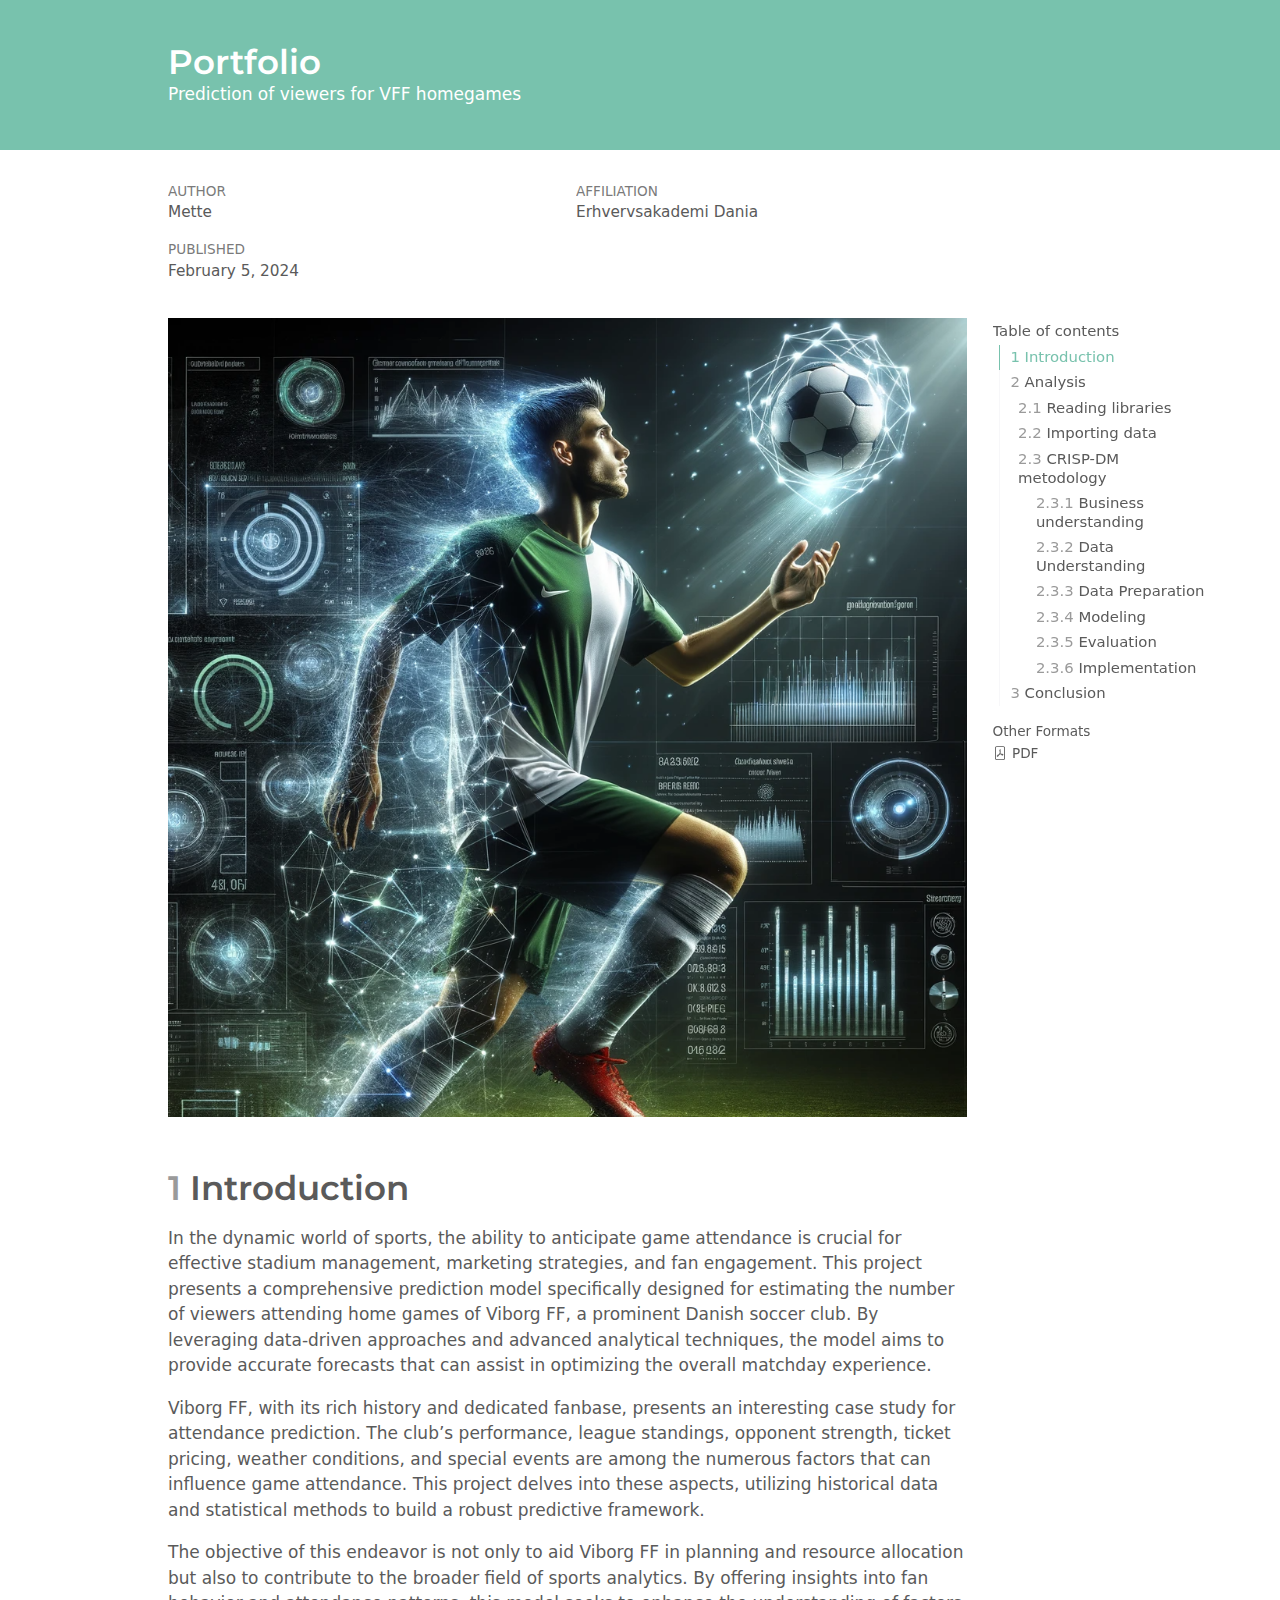
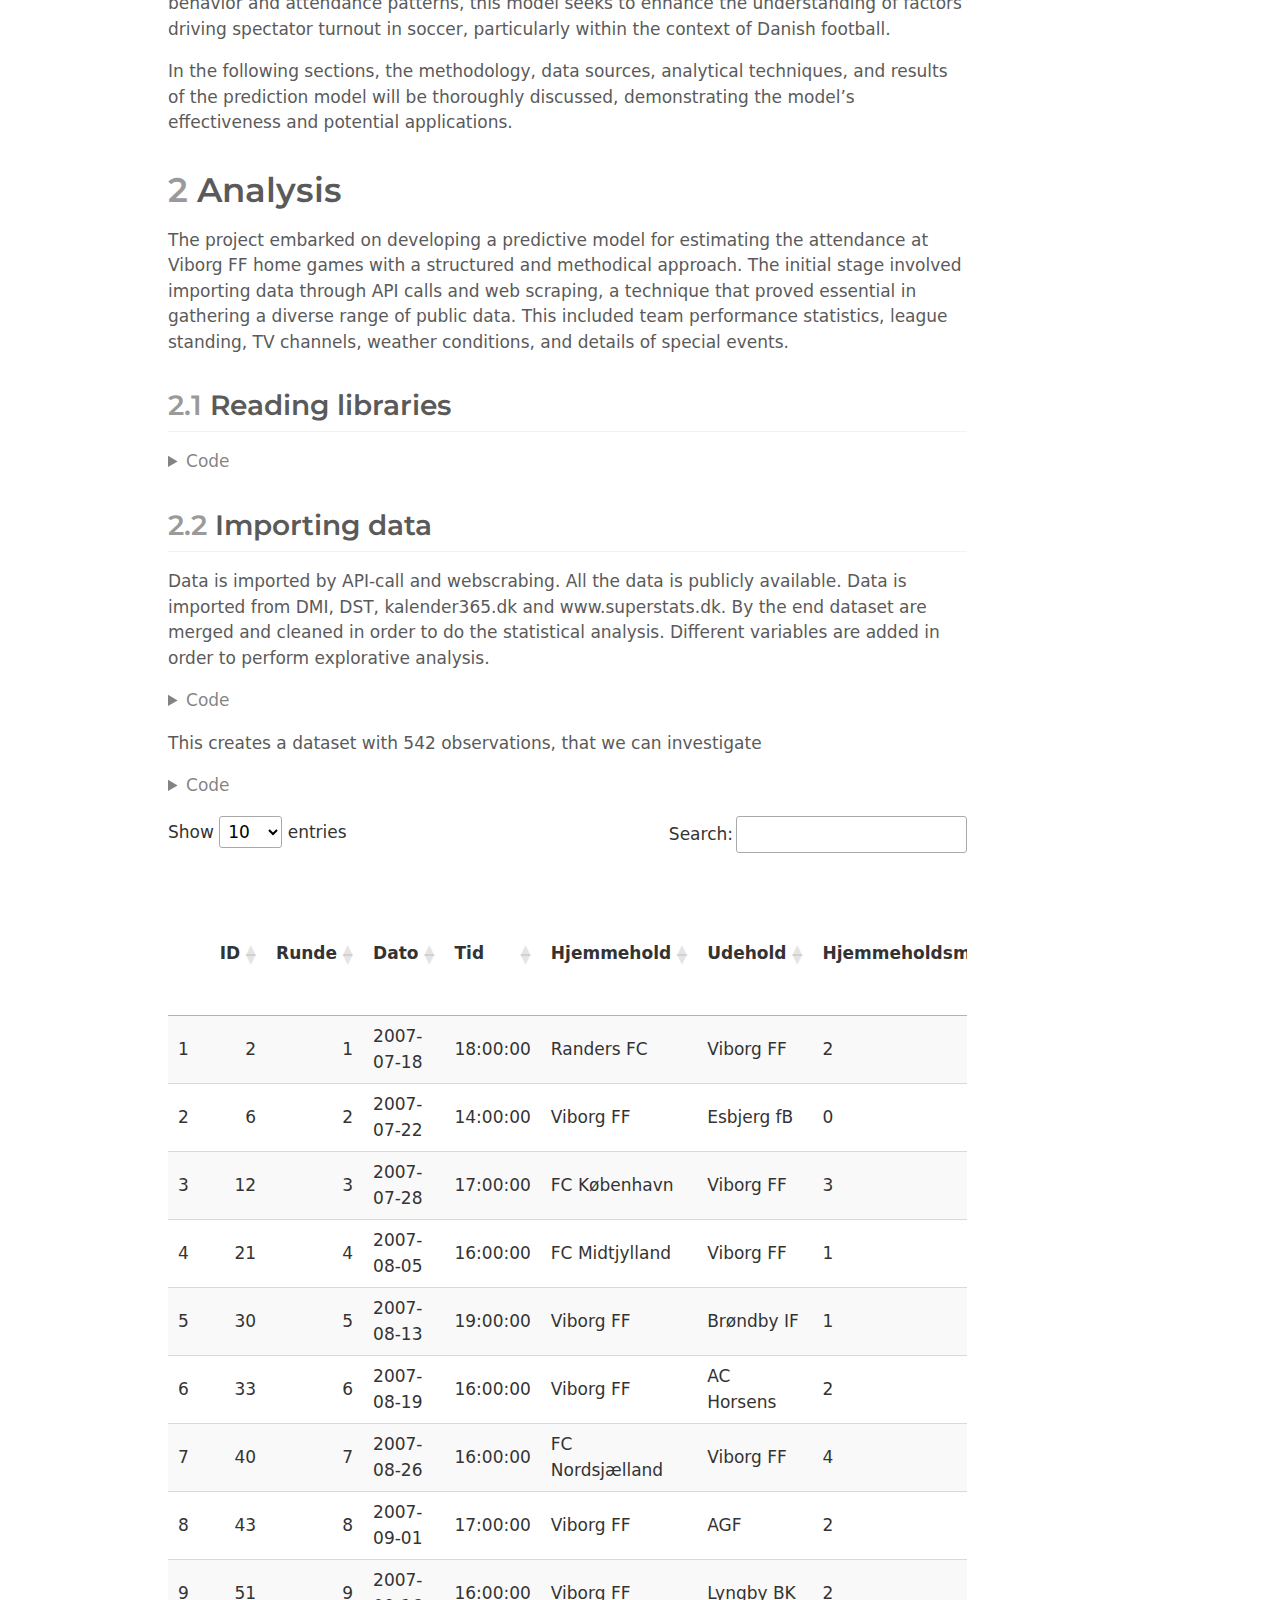
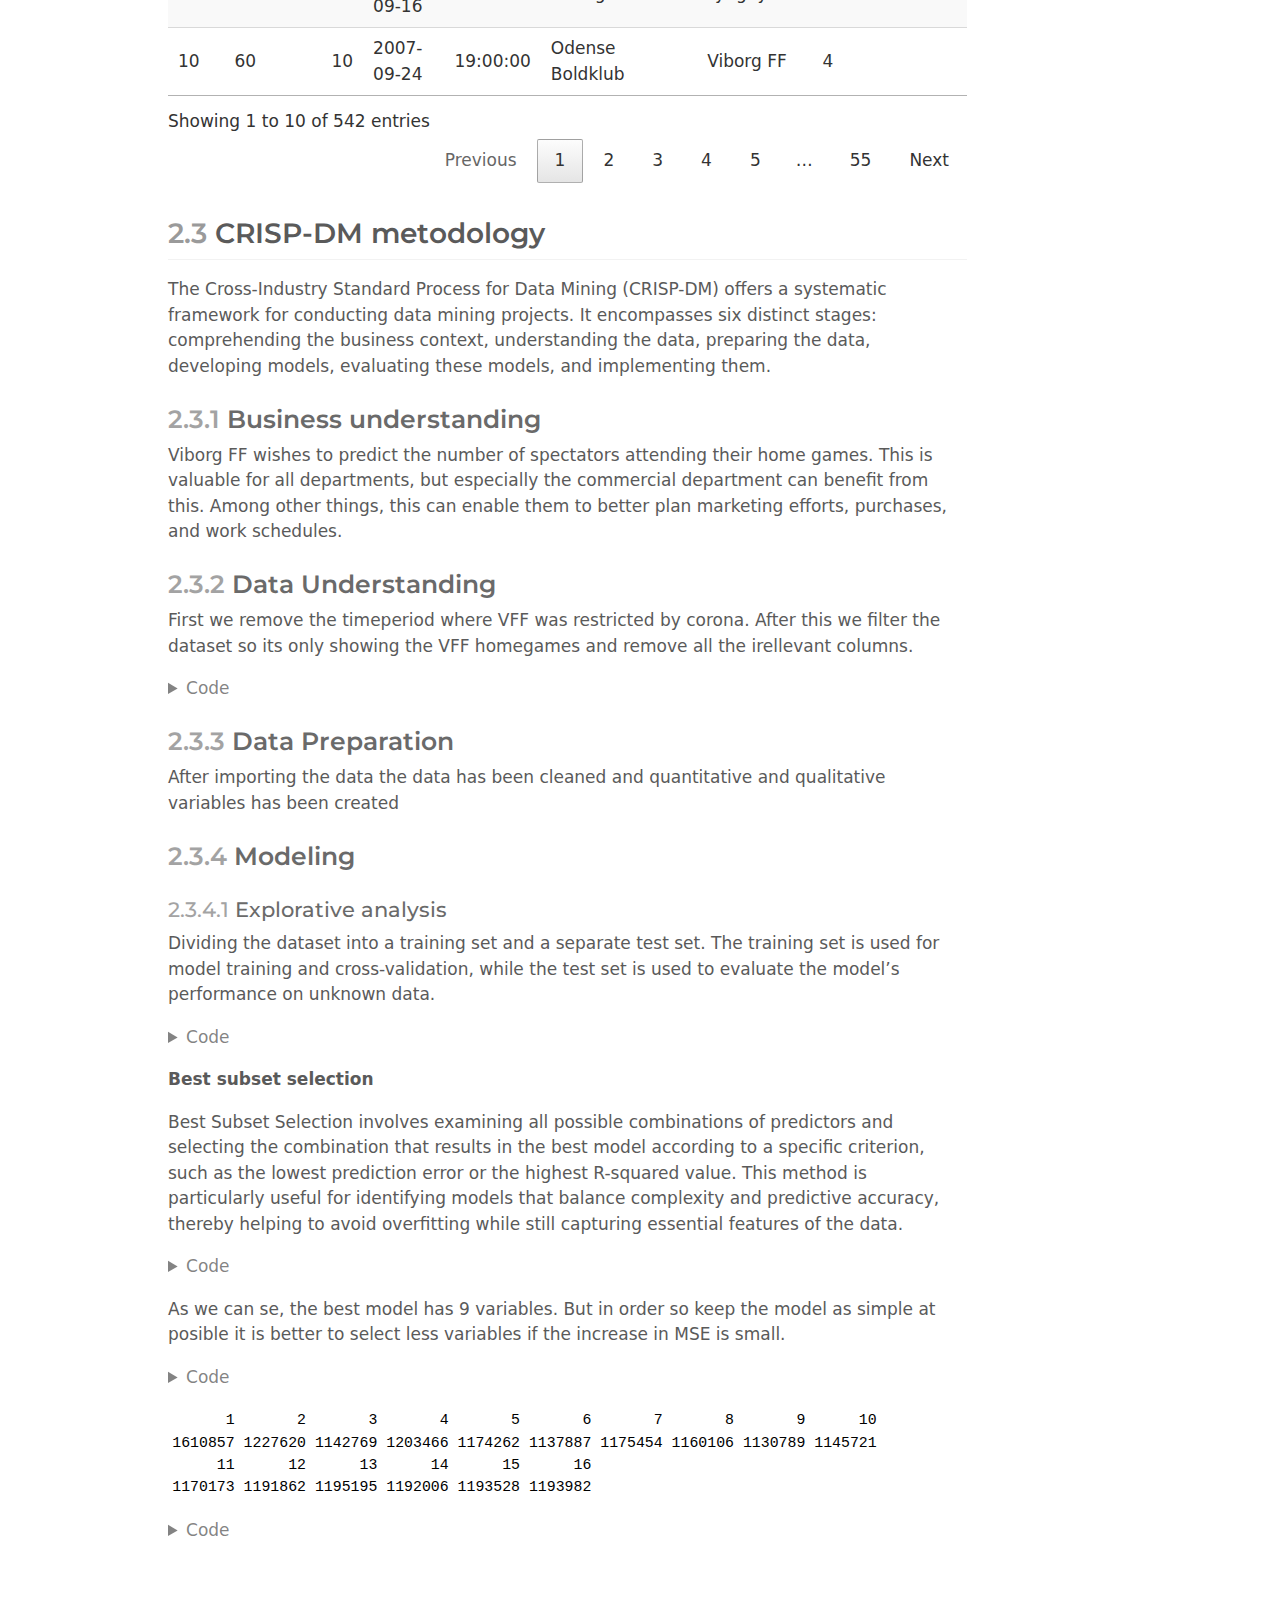
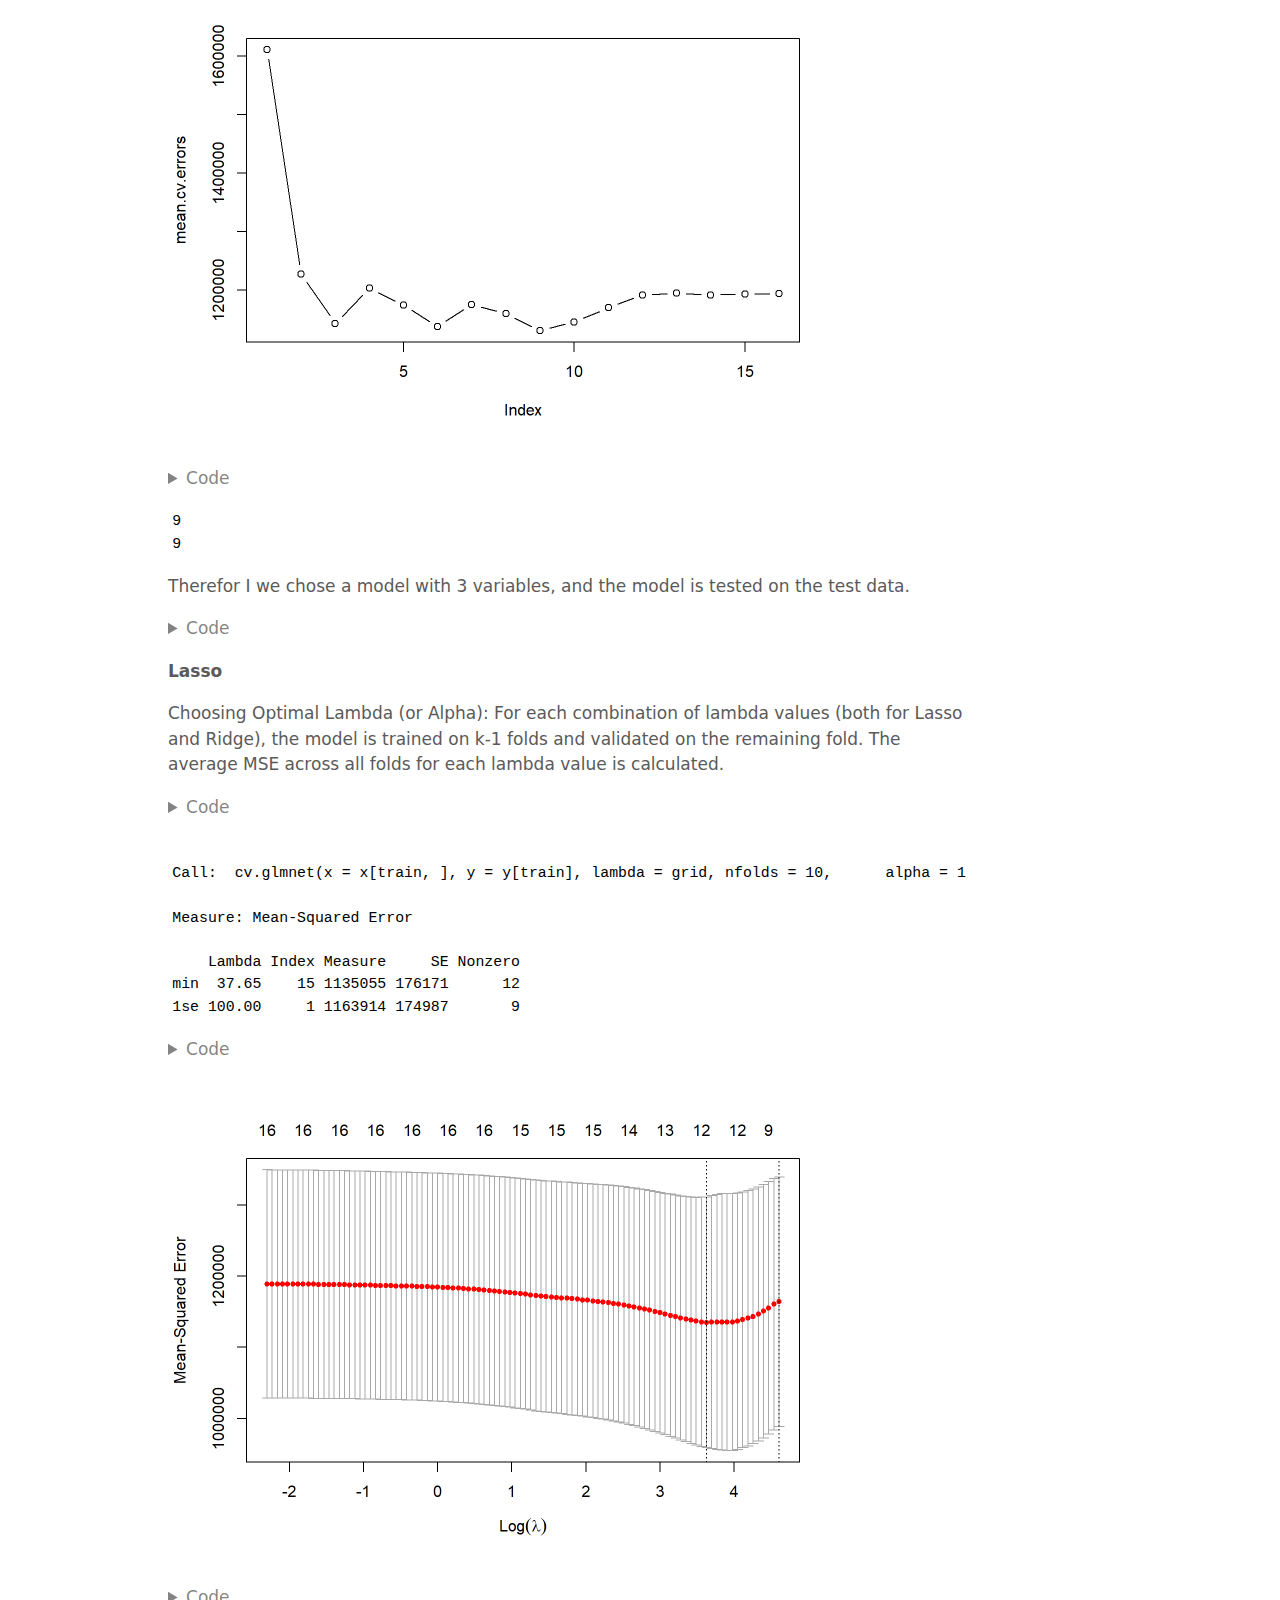
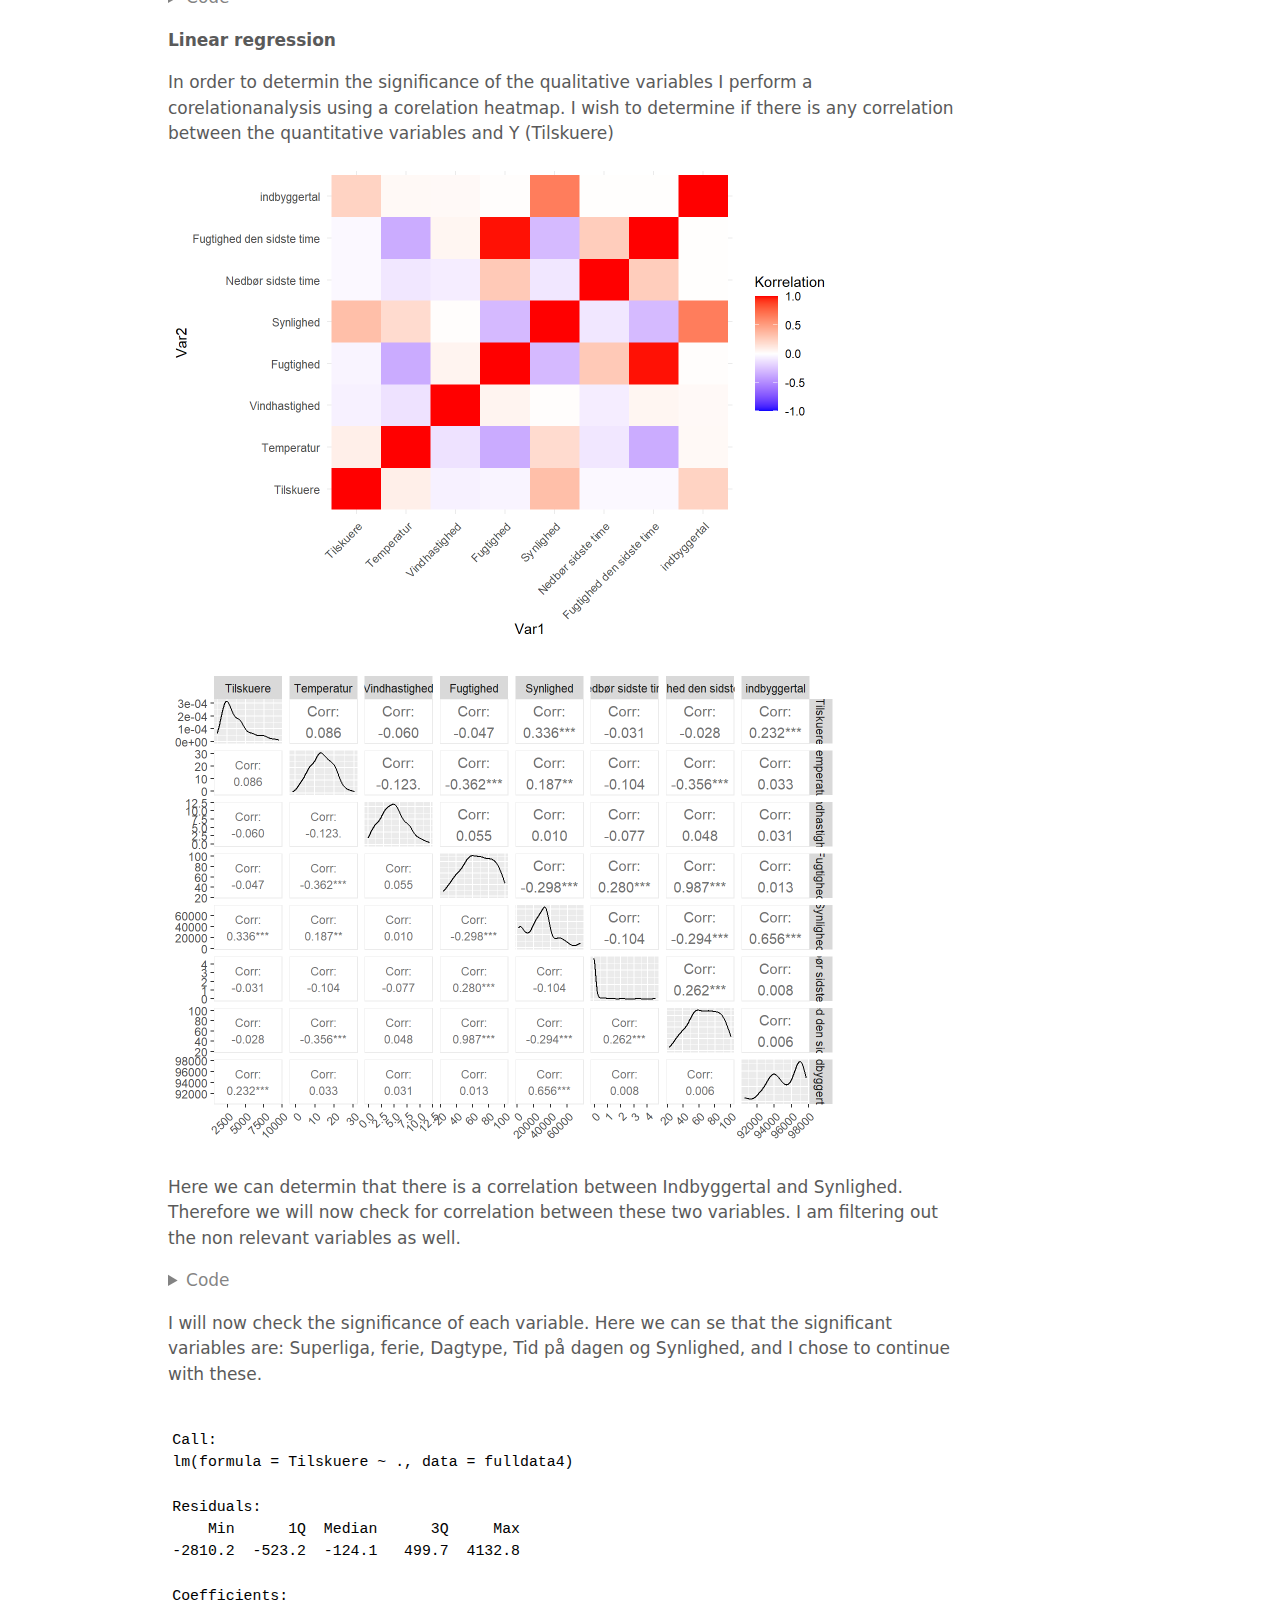
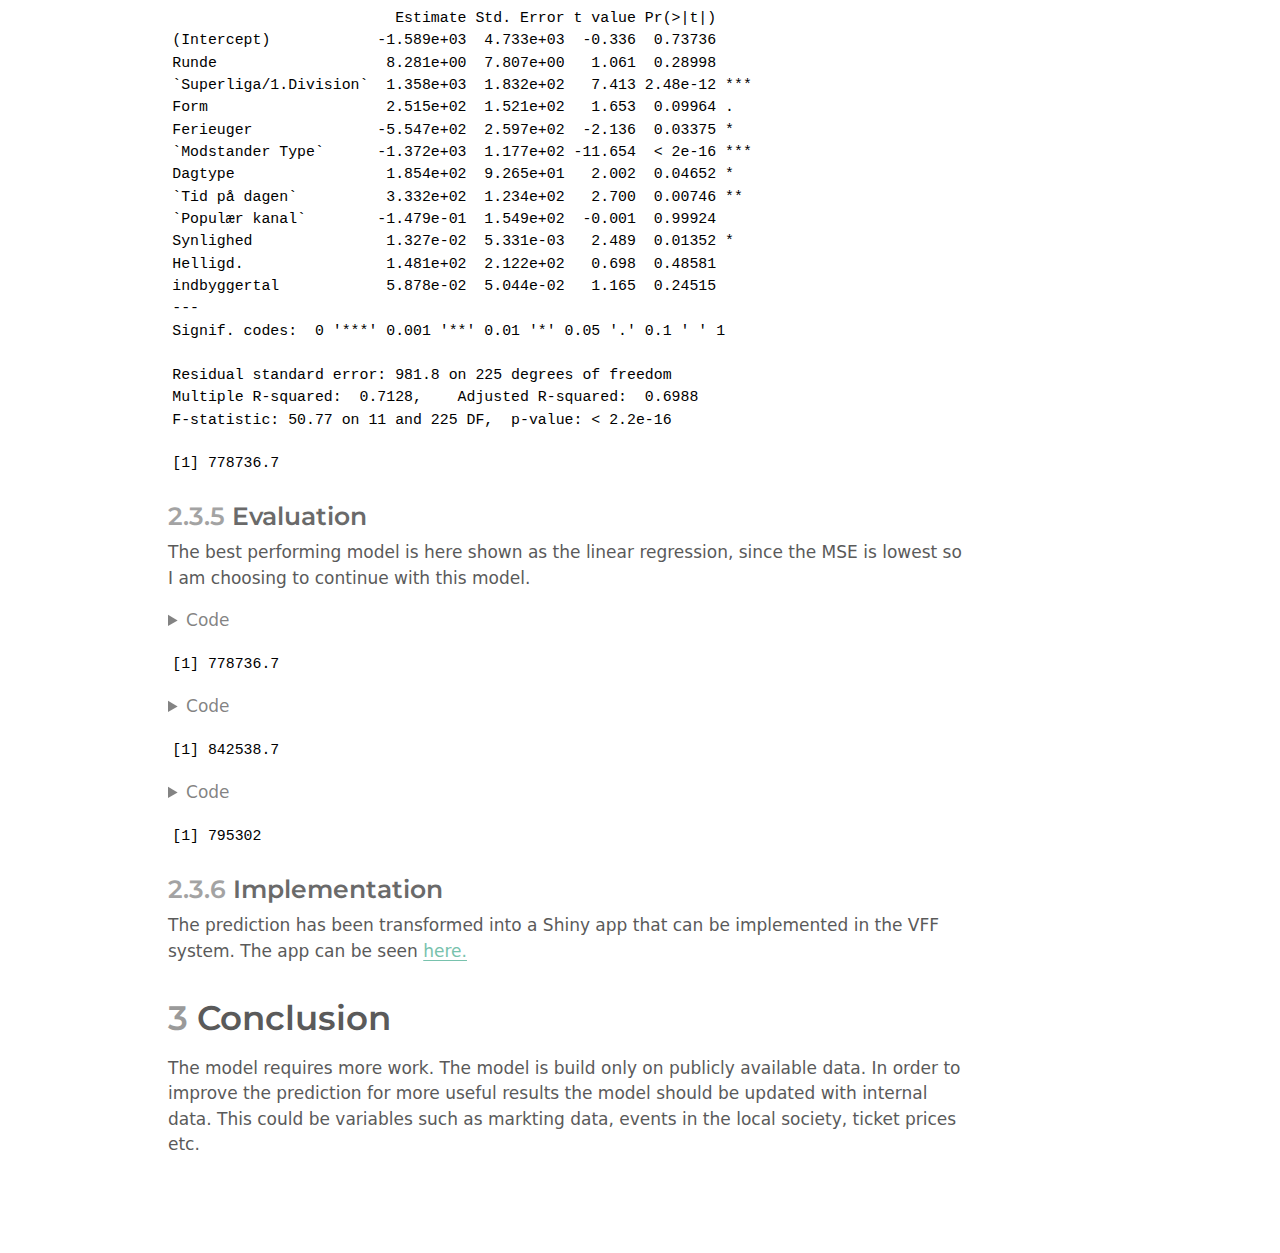
==== commit 1a9a7dac: "rettelse" ====
--- a/index.html
+++ b/index.html
@@ -7,7 +7,7 @@
 <meta name="viewport" content="width=device-width, initial-scale=1.0, user-scalable=yes">
 
 <meta name="author" content="Mette">
-<meta name="dcterms.date" content="2024-01-31">
+<meta name="dcterms.date" content="2024-02-05">
 <meta name="description" content="Prediction of viewers for VFF homegames">
 
 <title>Portfolio</title>
@@ -117,7 +117,7 @@
       <div>
       <div class="quarto-title-meta-heading">Published</div>
       <div class="quarto-title-meta-contents">
-        <p class="date">January 31, 2024</p>
+        <p class="date">February 5, 2024</p>
       </div>
     </div>
     
@@ -847,7 +847,7 @@
 <span id="cb2-651"><a href="#cb2-651" aria-hidden="true" tabindex="-1"></a><span class="co"># Basis URL for API-kald</span></span>
 <span id="cb2-652"><a href="#cb2-652" aria-hidden="true" tabindex="-1"></a>base_url <span class="ot">&lt;-</span> <span class="st">"https://dmigw.govcloud.dk/v2/"</span></span>
 <span id="cb2-653"><a href="#cb2-653" aria-hidden="true" tabindex="-1"></a>info_url <span class="ot">&lt;-</span> <span class="st">"metObs/collections/observation/items?"</span></span>
-<span id="cb2-654"><a href="#cb2-654" aria-hidden="true" tabindex="-1"></a>api_key <span class="ot">&lt;-</span> <span class="st">"&amp;api-key=7d5db05b-3c27-4b2b-ac78-728ddd02a9aa"</span> <span class="co">#Husk at indsætte egen DMI</span></span>
+<span id="cb2-654"><a href="#cb2-654" aria-hidden="true" tabindex="-1"></a>api_key <span class="ot">&lt;-</span> <span class="st">"&amp;api-key=INDSÆT EGEN DMI KEY"</span> <span class="co">#Husk at indsætte egen DMI key</span></span>
 <span id="cb2-655"><a href="#cb2-655" aria-hidden="true" tabindex="-1"></a></span>
 <span id="cb2-656"><a href="#cb2-656" aria-hidden="true" tabindex="-1"></a><span class="co"># Initialiser en tom liste til at gemme dataframes for hvert parameter</span></span>
 <span id="cb2-657"><a href="#cb2-657" aria-hidden="true" tabindex="-1"></a>all_dataframes_list <span class="ot">&lt;-</span> <span class="fu">list</span>()</span>
@@ -1050,8 +1050,8 @@
 <span id="cb3-6"><a href="#cb3-6" aria-hidden="true" tabindex="-1"></a>    )</span></code><button title="Copy to Clipboard" class="code-copy-button"><i class="bi"></i></button></pre></div>
 </details>
 <div class="cell-output-display">
-<div class="datatables html-widget html-fill-item-overflow-hidden html-fill-item" id="htmlwidget-9c14038ed2ec68df0e6f" style="width:100%;height:auto;"></div>
-<script type="application/json" data-for="htmlwidget-9c14038ed2ec68df0e6f">{"x":{"filter":"none","vertical":false,"caption":"<caption style=\"caption-side: top; text-align: center;\">\n  Table 1: \n  <em>Viborg FF kampe since 2007 <\/em>\n<\/caption>","data":[["1","2","3","4","5","6","7","8","9","10","11","12","13","14","15","16","17","18","19","20","21","22","23","24","25","26","27","28","29","30","31","32","33","34","35","36","37","38","39","40","41","42","43","44","45","46","47","48","49","50","51","52","53","54","55","56","57","58","59","60","61","62","63","64","65","66","67","68","69","70","71","72","73","74","75","76","77","78","79","80","81","82","83","84","85","86","87","88","89","90","91","92","93","94","95","96","97","98","99","100","101","102","103","104","105","106","107","108","109","110","111","112","113","114","115","116","117","118","119","120","121","122","123","124","125","126","127","128","129","130","131","132","133","134","135","136","137","138","139","140","141","142","143","144","145","146","147","148","149","150","151","152","153","154","155","156","157","158","159","160","161","162","163","164","165","166","167","168","169","170","171","172","173","174","175","176","177","178","179","180","181","182","183","184","185","186","187","188","189","190","191","192","193","194","195","196","197","198","199","200","201","202","203","204","205","206","207","208","209","210","211","212","213","214","215","216","217","218","219","220","221","222","223","224","225","226","227","228","229","230","231","232","233","234","235","236","237","238","239","240","241","242","243","244","245","246","247","248","249","250","251","252","253","254","255","256","257","258","259","260","261","262","263","264","265","266","267","268","269","270","271","272","273","274","275","276","277","278","279","280","281","282","283","284","285","286","287","288","289","290","291","292","293","294","295","296","297","298","299","300","301","302","303","304","305","306","307","308","309","310","311","312","313","314","315","316","317","318","319","320","321","322","323","324","325","326","327","328","329","330","331","332","333","334","335","336","337","338","339","340","341","342","343","344","345","346","347","348","349","350","351","352","353","354","355","356","357","358","359","360","361","362","363","364","365","366","367","368","369","370","371","372","373","374","375","376","377","378","379","380","381","382","383","384","385","386","387","388","389","390","391","392","393","394","395","396","397","398","399","400","401","402","403","404","405","406","407","408","409","410","411","412","413","414","415","416","417","418","419","420","421","422","423","424","425","426","427","428","429","430","431","432","433","434","435","436","437","438","439","440","441","442","443","444","445","446","447","448","449","450","451","452","453","454","455","456","457","458","459","460","461","462","463","464","465","466","467","468","469","470","471","472","473","474","475","476","477","478","479","480","481","482","483","484","485","486","487","488","489","490","491","492","493","494","495","496","497","498","499","500","501","502","503","504","505","506","507","508","509","510","511","512","513","514","515","516","517","518","519","520","521","522","523","524","525","526","527","528","529","530","531","532","533","534","535","536","537","538","539","540","541","542"],[2,6,12,21,30,33,40,43,51,60,62,67,76,80,90,96,100,103,112,118,123,123,131,138,144,147,151,159,167,171,179,182,191,193,248,249,259,272,281,280,290,304,307,320,321,329,344,345,356,361,375,382,392,394,406,473,418,425,433,441,450,460,470,416,483,493,502,510,519,526,529,540,549,562,560,570,578,585,597,604,619,630,633,642,614,654,660,665,678,697,696,712,688,716,727,735,737,750,753,762,776,781,789,797,801,809,824,826,837,846,853,860,872,878,883,889,899,912,916,921,932,937,947,955,961,968,981,982,989,996,1008,1010,1017,1030,1031,1038,1049,1054,1065,1068,1074,1080,1087,1096,1102,1109,1130,1118,1118,1124,1142,1144,1151,1160,1166,1172,1174,1183,1190,1195,1197,1203,1214,1215,1226,1228,1233,1244,1249,1251,1263,1271,1275,1282,1288,1294,1303,1308,1262,1315,1321,1326,1334,1338,1190,1195,1203,1207,1216,1221,1228,1233,1238,1243,1251,1258,1261,1270,1273,1282,1286,1296,1299,1303,1311,1317,1321,1330,1335,1341,1345,1354,1359,1365,1371,1375,1386,1542,1546,1556,1560,1564,1572,1578,1582,1592,1594,1604,1608,1611,1620,1628,1634,1636,1641,1647,1654,1660,1667,1672,1677,1688,1690,1695,1703,1707,1716,1721,1721,1726,1735,1586,1595,1596,1603,1611,1615,1621,1627,1634,1640,1648,1654,1658,1664,1672,1678,1681,1691,1694,1700,1706,1714,1722,1723,1731,1738,1741,1749,1753,1761,1770,1773,1779,1783,1790,1797,1806,1811,1821,1831,1834,1843,1852,1854,1865,1867,1875,1882,1893,1898,1904,1911,1916,1929,1935,1943,1944,1953,1958,1969,1974,1982,1986,1996,2003,2009,2016,2026,2031,2135,2142,2148,2155,2157,2168,2176,2174,2184,2188,2193,2205,2213,2203,2217,2228,2231,2237,2244,2249,2256,2260,2271,2278,2268,2290,2297,2288,2301,2308,2314,2322,2326,2326,2336,2338,2347,2352,2358,2364,2368,2376,2384,2386,2394,2397,2414,2408,2417,2426,2432,2438,2443,2447,2455,2457,2466,2471,2479,2483,2492,2492,2493,2504,2510,2516,2518,2527,2529,2535,2544,2550,2553,2563,2565,2578,2575,2589,2597,2607,2588,2618,2622,2626,2636,2606,2637,2645,2649,2655,2666,2672,2674,2682,2687,2692,2702,2705,2710,2719,2724,2727,2736,2742,2749,2753,2760,2763,2774,2780,2781,2788,2793,2799,2808,2811,2819,2824,2834,2836,2842,2848,2854,2860,2860,2867,2871,2877,2884,2894,2899,2904,2908,2913,2964,2973,2975,2981,2988,2997,3000,3007,3012,3018,3028,3029,3040,3044,3047,3053,3061,3070,3074,3077,3084,3090,3095,3106,3108,3113,3113,3121,3125,3136,3141,3147,3151,3156,3162,3170,3175,3181,3188,3193,3198,3208,3213,3216,3221,3229,3238,3242,3247,3254,3262,3264,3271,3276,3282,3290,3293,3293,3302,3306,3312,3321,3328,3332,3338,3344,3352,3353,3364,3370,3376,3377,3387,3389,3397,3405,3410,3416,3421,3427,3436,3438,3448,3449,3456,3463,3471,3477],[1,2,3,4,5,6,7,8,9,10,11,12,13,14,15,16,17,18,19,20,21,21,22,23,24,25,26,27,28,29,30,31,32,33,1,2,3,4,6,5,7,8,9,10,11,12,13,14,15,16,17,18,19,20,21,30,23,24,25,26,27,28,29,22,1,2,3,4,5,6,7,8,9,11,10,12,13,14,15,16,18,19,20,21,17,22,23,24,25,28,27,29,26,30,1,2,3,4,5,6,7,8,9,10,11,12,13,14,15,16,17,18,19,20,21,22,23,24,25,26,27,28,29,30,1,2,3,4,5,6,7,8,9,10,11,12,13,14,15,16,17,18,19,20,21,22,25,23,23,24,26,1,2,3,4,5,6,7,8,9,10,11,12,13,14,15,16,17,18,19,21,22,23,24,25,26,27,28,20,29,30,31,32,33,1,2,3,4,5,6,7,8,9,10,11,12,13,14,15,16,17,18,19,20,21,22,23,24,25,26,27,28,29,30,31,32,33,1,2,3,4,5,6,7,8,9,10,11,12,13,14,15,16,17,18,19,20,21,22,23,24,25,26,27,28,29,30,31,31,32,33,1,2,3,4,5,6,7,8,9,10,11,12,13,14,15,16,17,18,19,20,21,22,23,24,25,26,27,28,29,30,31,32,33,1,2,3,4,5,6,7,8,9,10,11,12,13,14,15,16,17,18,19,20,21,22,23,24,25,26,27,28,29,30,31,32,33,34,35,36,1,2,3,4,5,6,8,7,9,10,11,13,14,12,15,16,17,18,19,20,21,22,24,25,23,27,28,26,29,30,31,32,33,33,1,2,3,4,5,6,7,8,9,10,11,12,14,13,15,16,17,18,19,20,21,22,23,24,25,26,27,27,28,29,30,31,32,33,1,2,3,4,5,6,7,9,8,11,12,14,10,15,16,17,18,13,19,20,21,22,23,24,25,26,27,28,29,30,31,32,33,1,2,3,4,5,6,7,8,9,10,11,12,13,14,15,16,17,18,19,20,21,22,23,23,24,25,26,27,28,29,30,31,32,1,2,3,4,5,6,7,8,9,10,11,12,13,14,15,16,17,18,19,20,21,22,23,24,25,26,26,27,28,29,30,31,32,1,2,3,4,5,6,7,8,9,10,11,12,13,14,15,16,17,18,19,20,21,22,23,24,24,25,26,27,28,29,30,31,32,1,2,3,4,5,6,7,8,9,10,11,12,13,14,15,16,17,18,19,20,21,22],["2007-07-18","2007-07-22","2007-07-28","2007-08-05","2007-08-13","2007-08-19","2007-08-26","2007-09-01","2007-09-16","2007-09-24","2007-09-30","2007-10-06","2007-10-21","2007-10-28","2007-11-05","2007-11-12","2007-11-25","2007-12-01","2008-03-16","2008-03-20","2008-03-23","2008-03-23","2008-03-31","2008-04-07","2008-04-14","2008-04-20","2008-04-23","2008-04-27","2008-05-04","2008-05-07","2008-05-12","2008-05-15","2008-05-18","2008-05-24","2008-08-10","2008-08-16","2008-08-27","2008-08-31","2008-09-13","2008-09-17","2008-09-21","2008-10-05","2008-10-12","2008-10-19","2008-10-25","2008-11-01","2008-11-09","2008-11-15","2008-11-23","2009-03-21","2009-03-29","2009-04-05","2009-04-09","2009-04-13","2009-04-19","2009-04-28","2009-05-02","2009-05-09","2009-05-16","2009-05-20","2009-05-28","2009-06-01","2009-06-07","2009-06-14","2009-08-09","2009-08-16","2009-08-23","2009-08-30","2009-09-06","2009-09-13","2009-09-19","2009-09-27","2009-10-04","2009-10-17","2009-10-22","2009-10-25","2009-10-31","2009-11-06","2009-11-15","2010-03-24","2010-04-01","2010-04-05","2010-04-09","2010-04-18","2010-04-21","2010-04-25","2010-05-01","2010-05-08","2010-05-16","2010-06-04","2010-06-09","2010-06-13","2010-06-16","2010-06-20","2010-08-08","2010-08-15","2010-08-20","2010-08-29","2010-09-03","2010-09-10","2010-09-19","2010-09-26","2010-10-02","2010-10-10","2010-10-15","2010-10-22","2010-10-31","2010-11-05","2010-11-14","2010-11-21","2011-03-20","2011-03-27","2011-04-03","2011-04-10","2011-04-13","2011-04-16","2011-04-21","2011-04-25","2011-04-30","2011-05-06","2011-05-14","2011-05-19","2011-05-24","2011-05-29","2011-08-12","2011-08-19","2011-08-28","2011-09-04","2011-09-09","2011-09-16","2011-09-25","2011-10-01","2011-10-07","2011-10-16","2011-10-21","2011-10-28","2011-11-06","2011-11-13","2012-04-05","2012-04-09","2012-04-13","2012-04-20","2012-04-27","2012-05-05","2012-05-11","2012-05-20","2012-05-23","2012-05-27","2012-05-27","2012-06-01","2012-06-10","2012-07-28","2012-08-03","2012-08-08","2012-08-12","2012-08-19","2012-08-26","2012-09-02","2012-09-09","2012-09-16","2012-09-21","2012-09-28","2012-10-07","2012-10-12","2012-10-21","2012-10-27","2012-11-02","2012-11-11","2012-11-18","2012-11-23","2013-03-24","2013-04-01","2013-04-04","2013-04-07","2013-04-12","2013-04-19","2013-04-24","2013-04-28","2013-05-02","2013-05-05","2013-05-08","2013-05-12","2013-05-17","2013-05-20","2013-07-20","2013-07-26","2013-08-04","2013-08-09","2013-08-18","2013-08-25","2013-09-01","2013-09-15","2013-09-21","2013-09-27","2013-10-06","2013-10-20","2013-10-25","2013-11-03","2013-11-08","2013-11-24","2013-11-30","2013-12-09","2014-02-23","2014-02-28","2014-03-09","2014-03-16","2014-03-21","2014-03-30","2014-04-06","2014-04-13","2014-04-16","2014-04-21","2014-04-27","2014-05-04","2014-05-08","2014-05-11","2014-05-18","2014-07-27","2014-08-03","2014-08-10","2014-08-17","2014-08-23","2014-08-31","2014-09-07","2014-09-12","2014-09-21","2014-09-26","2014-10-06","2014-10-12","2014-10-17","2014-10-24","2014-11-02","2014-11-10","2014-11-15","2014-11-23","2015-03-12","2015-03-20","2015-03-27","2015-04-02","2015-04-06","2015-04-09","2015-04-19","2015-04-25","2015-04-30","2015-05-08","2015-05-13","2015-05-20","2015-05-24","2015-05-24","2015-05-30","2015-06-06","2015-07-18","2015-07-27","2015-07-31","2015-08-08","2015-08-16","2015-08-23","2015-08-29","2015-09-12","2015-09-19","2015-09-25","2015-10-04","2015-10-18","2015-10-24","2015-10-31","2015-11-08","2015-11-22","2015-11-27","2015-12-07","2016-02-28","2016-03-05","2016-03-12","2016-03-20","2016-04-04","2016-04-08","2016-04-17","2016-04-24","2016-04-29","2016-05-08","2016-05-11","2016-05-16","2016-05-23","2016-05-26","2016-05-29","2016-07-15","2016-07-22","2016-07-29","2016-08-06","2016-08-12","2016-08-21","2016-08-28","2016-09-10","2016-09-18","2016-09-22","2016-09-25","2016-10-02","2016-10-14","2016-10-21","2016-10-28","2016-11-06","2016-11-20","2016-11-26","2016-11-29","2016-12-03","2016-12-12","2017-02-19","2017-02-27","2017-03-03","2017-03-11","2017-03-19","2017-04-02","2017-04-08","2017-04-17","2017-04-21","2017-04-30","2017-05-07","2017-05-12","2017-05-16","2017-05-22","2017-05-28","2017-07-30","2017-08-06","2017-08-13","2017-08-20","2017-08-23","2017-08-28","2017-09-10","2017-09-13","2017-09-17","2017-09-24","2017-10-01","2017-10-15","2017-10-22","2017-10-25","2017-10-29","2017-11-06","2017-11-12","2017-11-19","2017-11-26","2018-03-04","2018-03-11","2018-03-18","2018-03-29","2018-04-02","2018-04-11","2018-04-15","2018-04-20","2018-04-24","2018-04-28","2018-05-05","2018-05-12","2018-05-16","2018-05-20","2018-05-20","2018-07-29","2018-08-05","2018-08-12","2018-08-19","2018-08-22","2018-08-26","2018-09-01","2018-09-09","2018-09-16","2018-09-23","2018-09-30","2018-10-05","2018-10-21","2018-10-25","2018-10-28","2018-11-04","2018-11-12","2018-11-18","2018-11-25","2019-03-03","2019-03-10","2019-03-17","2019-03-24","2019-03-31","2019-04-07","2019-04-14","2019-04-21","2019-04-21","2019-04-27","2019-05-05","2019-05-09","2019-05-14","2019-05-19","2019-05-25","2019-07-26","2019-08-03","2019-08-11","2019-08-16","2019-08-21","2019-08-25","2019-08-29","2019-09-14","2019-09-19","2019-09-28","2019-10-06","2019-10-18","2019-10-24","2019-10-27","2019-11-02","2019-11-08","2019-11-23","2019-11-28","2020-02-28","2020-03-07","2020-05-29","2020-06-05","2020-06-11","2020-06-14","2020-06-19","2020-06-24","2020-06-27","2020-06-30","2020-07-06","2020-07-10","2020-07-14","2020-07-19","2020-07-25","2020-09-10","2020-09-16","2020-09-19","2020-09-27","2020-09-30","2020-10-03","2020-10-16","2020-10-22","2020-10-25","2020-10-30","2020-11-06","2020-11-20","2020-11-26","2020-12-05","2020-12-11","2020-12-18","2021-02-12","2021-02-21","2021-02-26","2021-03-05","2021-03-13","2021-03-19","2021-04-04","2021-04-04","2021-04-10","2021-04-16","2021-04-23","2021-04-30","2021-05-07","2021-05-12","2021-05-15","2021-05-21","2021-05-26","2021-07-18","2021-07-25","2021-07-31","2021-08-06","2021-08-13","2021-08-22","2021-08-29","2021-09-12","2021-09-19","2021-09-26","2021-10-03","2021-10-15","2021-10-25","2021-10-31","2021-11-05","2021-11-19","2021-11-28","2022-02-21","2022-02-27","2022-03-04","2022-03-13","2022-03-20","2022-04-01","2022-04-11","2022-04-14","2022-04-17","2022-04-17","2022-04-24","2022-04-29","2022-05-09","2022-05-12","2022-05-15","2022-05-21","2022-07-17","2022-07-24","2022-07-31","2022-08-06","2022-08-14","2022-08-21","2022-08-28","2022-09-04","2022-09-12","2022-09-18","2022-10-02","2022-10-07","2022-10-16","2022-10-24","2022-10-30","2022-11-06","2022-11-13","2023-02-20","2023-02-26","2023-03-05","2023-03-12","2023-03-19","2023-04-02","2023-04-09","2023-04-09","2023-04-16","2023-04-23","2023-04-30","2023-05-07","2023-05-15","2023-05-21","2023-05-29","2023-06-04","2023-07-24","2023-07-28","2023-08-07","2023-08-14","2023-08-21","2023-08-25","2023-09-03","2023-09-15","2023-09-24","2023-10-01","2023-10-08","2023-10-22","2023-10-29","2023-11-05","2023-11-12","2023-11-25","2023-12-04","2024-02-16","2024-02-25","2024-03-03","2024-03-10","2024-03-17"],["18:00:00","14:00:00","17:00:00","16:00:00","19:00:00","16:00:00","16:00:00","17:00:00","16:00:00","19:00:00","14:00:00","17:00:00","16:00:00","14:00:00","19:00:00","19:00:00","16:00:00","17:00:00","16:00:00","16:00:00","16:00:00","16:00:00","19:00:00","19:00:00","19:00:00","16:00:00","18:00:00","16:00:00","18:00:00","20:30:00","16:00:00","18:30:00","15:00:00","15:00:00","15:00:00","17:30:00","18:30:00","15:00:00","19:00:00","19:00:00","15:00:00","15:00:00","15:00:00","15:00:00","19:00:00","19:15:00","15:00:00","19:00:00","15:00:00","13:00:00","15:00:00","15:00:00","15:00:00","13:00:00","15:00:00","19:00:00","19:00:00","13:30:00","13:30:00","19:00:00","19:00:00","15:00:00","15:00:00","17:30:00","13:00:00","13:00:00","15:00:00","15:00:00","17:05:00","15:00:00","14:45:00","13:45:00","13:45:00","15:00:00","18:30:00","13:00:00","14:00:00","19:00:00","15:00:00","18:30:00","13:00:00","15:00:00","19:00:00","13:00:00","19:00:00","15:00:00","15:00:00","14:00:00","15:00:00","18:00:00","19:00:00","17:30:00","19:00:00","17:00:00","15:00:00","15:00:00","19:00:00","15:00:00","19:00:00","19:00:00","15:00:00","15:00:00","15:00:00","15:00:00","18:00:00","18:00:00","15:00:00","19:00:00","13:45:00","15:00:00","15:00:00","15:00:00","15:00:00","15:00:00","19:00:00","14:45:00","13:00:00","15:00:00","15:00:00","19:00:00","15:00:00","19:00:00","19:00:00","13:30:00","18:00:00","19:00:00","15:00:00","13:00:00","19:00:00","18:00:00","15:00:00","15:00:00","18:30:00","15:00:00","19:00:00","18:30:00","13:45:00","14:00:00","15:00:00","15:00:00","19:00:00","18:30:00","18:30:00","15:00:00","19:00:00","13:00:00","19:00:00","15:00:00","15:00:00","19:00:00","14:00:00","15:00:00","19:00:00","19:00:00","15:00:00","19:00:00","13:00:00","18:30:00","16:00:00","15:00:00","19:00:00","19:00:00","15:15:00","19:00:00","16:45:00","19:00:00","19:00:00","16:45:00","15:00:00","19:00:00","16:00:00","15:00:00","15:00:00","13:45:00","19:00:00","19:00:00","19:00:00","15:00:00","19:00:00","15:00:00","19:00:00","15:00:00","19:00:00","14:00:00","17:00:00","18:30:00","14:00:00","18:30:00","17:00:00","15:00:00","17:00:00","14:00:00","17:00:00","18:30:00","15:00:00","17:00:00","18:30:00","14:00:00","18:30:00","17:00:00","17:00:00","19:00:00","14:00:00","18:30:00","14:00:00","14:00:00","18:30:00","17:00:00","14:00:00","14:00:00","20:00:00","15:00:00","14:00:00","14:00:00","18:00:00","17:00:00","17:00:00","15:00:00","15:00:00","15:30:00","15:00:00","15:00:00","15:00:00","15:30:00","19:00:00","19:00:00","19:00:00","19:00:00","16:30:00","19:00:00","19:00:00","15:30:00","19:00:00","15:00:00","15:00:00","19:00:00","19:00:00","19:00:00","15:00:00","14:30:00","18:30:00","15:30:00","14:30:00","18:00:00","19:00:00","19:00:00","19:00:00","15:00:00","15:00:00","16:00:00","16:00:00","16:00:00","19:00:00","18:00:00","16:00:00","16:00:00","13:30:00","16:00:00","16:00:00","16:00:00","20:00:00","16:00:00","16:00:00","16:00:00","20:00:00","13:30:00","16:00:00","18:00:00","19:00:00","13:00:00","16:00:00","16:00:00","14:00:00","19:00:00","18:00:00","13:00:00","16:00:00","18:00:00","13:00:00","18:00:00","13:00:00","19:00:00","20:00:00","17:00:00","18:00:00","20:15:00","18:00:00","16:00:00","18:00:00","13:00:00","20:00:00","14:00:00","16:00:00","20:00:00","12:00:00","16:00:00","18:00:00","20:15:00","20:15:00","16:00:00","13:00:00","16:00:00","20:00:00","16:00:00","19:00:00","18:00:00","19:00:00","18:00:00","16:00:00","17:00:00","16:00:00","16:00:00","13:00:00","18:00:00","13:00:00","16:00:00","18:00:00","20:00:00","19:00:00","18:00:00","13:45:00","14:30:00","13:45:00","14:30:00","18:00:00","19:00:00","13:45:00","19:00:00","13:45:00","13:45:00","13:00:00","14:30:00","14:30:00","19:00:00","14:30:00","19:00:00","13:45:00","14:30:00","14:30:00","13:45:00","13:45:00","13:45:00","13:45:00","13:45:00","17:30:00","13:45:00","18:00:00","19:00:00","15:30:00","15:30:00","15:30:00","18:30:00","13:45:00","13:45:00","13:45:00","13:45:00","13:45:00","14:45:00","18:30:00","13:45:00","13:30:00","13:45:00","13:45:00","13:45:00","14:45:00","18:00:00","13:45:00","18:30:00","13:45:00","13:45:00","18:30:00","16:00:00","13:45:00","13:45:00","13:45:00","13:45:00","13:45:00","13:45:00","13:45:00","13:45:00","13:45:00","13:45:00","13:30:00","13:45:00","18:00:00","19:00:00","13:45:00","13:45:00","18:00:00","13:15:00","15:00:00","19:00:00","18:30:00","15:00:00","18:00:00","16:00:00","20:00:00","13:15:00","13:45:00","18:00:00","17:15:00","14:00:00","16:30:00","18:00:00","17:45:00","18:30:00","18:00:00","14:00:00","18:00:00","17:30:00","18:00:00","15:00:00","19:00:00","18:00:00","14:00:00","19:00:00","18:30:00","19:30:00","19:00:00","13:00:00","16:00:00","19:00:00","18:30:00","14:00:00","13:30:00","18:00:00","15:00:00","18:00:00","18:00:00","14:00:00","18:00:00","18:00:00","18:00:00","18:30:00","14:00:00","18:00:00","19:00:00","19:00:00","15:00:00","18:00:00","19:00:00","13:00:00","19:00:00","13:00:00","13:00:00","13:00:00","18:00:00","19:00:00","18:00:00","19:00:00","19:00:00","15:00:00","19:00:00","19:00:00","14:00:00","18:00:00","16:00:00","18:30:00","19:00:00","18:00:00","14:00:00","14:00:00","14:00:00","14:00:00","20:00:00","19:00:00","19:00:00","18:00:00","19:00:00","19:00:00","14:00:00","19:00:00","16:00:00","18:00:00","14:00:00","14:30:00","19:00:00","19:00:00","14:00:00","18:00:00","18:00:00","14:00:00","19:00:00","19:00:00","18:00:00","20:00:00","17:00:00","14:00:00","14:00:00","16:00:00","16:00:00","14:00:00","16:00:00","14:00:00","14:00:00","19:00:00","16:00:00","14:00:00","19:00:00","14:00:00","19:00:00","16:00:00","14:00:00","16:00:00","19:00:00","14:00:00","14:00:00","14:00:00","15:00:00","16:00:00","16:00:00","16:00:00","16:00:00","14:00:00","14:00:00","18:00:00","19:00:00","16:05:00","16:00:00","17:00:00","19:00:00","19:00:00","19:00:00","19:00:00","19:00:00","18:30:00","18:00:00","19:00:00","14:00:00","18:00:00","16:00:00","16:00:00","14:00:00","14:00:00","20:00:00","19:00:00","19:00:00","19:00:00","14:00:00","14:00:00","18:00:00","17:00:00"],["Randers FC","Viborg FF","FC København","FC Midtjylland","Viborg FF","Viborg FF","FC Nordsjælland","Viborg FF","Viborg FF","Odense Boldklub","Aalborg BK","Viborg FF","Lyngby BK","FC Midtjylland","Viborg FF","Viborg FF","AC Horsens","Randers FC","Viborg FF","Viborg FF","Aalborg BK","Aalborg BK","Viborg FF","AGF","Viborg FF","Viborg FF","Odense Boldklub","FC Nordsjælland","Viborg FF","Brøndby IF","Viborg FF","FC København","Viborg FF","Esbjerg fB","Næstved BK","Viborg FF","Kolding FC","Viborg FF","Viborg FF","Køge BK","FC Amager","Viborg FF","FC Fredericia","Viborg FF","AB","Viborg FF","Viborg FF","Thisted FC","Viborg FF","Silkeborg IF","Viborg FF","Lolland Falster","Viborg FF","Skive IK","Viborg FF","Viborg FF","Viborg FF","Lyngby BK","Herfølge BK","Viborg FF","FC Roskilde","Viborg FF","Hvidovre IF","BK Frem","Viborg FF","Thisted FC","Viborg FF","FC Fredericia","Viborg FF","BK Frem","Viborg FF","AB","AC Horsens","Brabrand IF","Viborg FF","Viborg FF","FC Vestsjælland","Viborg FF","Hvidovre IF","Viborg FF","Viborg FF","Næstved BK","Viborg FF","FC Roskilde","Lyngby BK","Viborg FF","Skive IK","Viborg FF","Kolding FC","Viborg FF","Vejle B","Viborg FF","Viborg FF","FC Fyn","Kolding FC","Viborg FF","Viborg FF","AB","Viborg FF","FC Hjørring","FC Roskilde","Viborg FF","Hobro IK","Viborg FF","Vejle B","Viborg FF","Næstved BK","Viborg FF","AGF","FC Vestsjælland","Viborg FF","Viborg FF","FC Fredericia","Viborg FF","Skive IK","Viborg FF","FC Fyn","Viborg FF","HB Køge","Viborg FF","Brønshøj BK","Viborg FF","Viborg FF","Hvidovre IF","Viborg FF","AB","Viborg FF","Skive IK","Viborg FF","Randers FC","Viborg FF","Hobro IK","Viborg FF","Næstved BK","FC Fredericia","Viborg FF","FC Vestsjælland","FC Hjørring","Viborg FF","FC Roskilde","Viborg FF","Vejle B","Viborg FF","Brønshøj BK","Viborg FF","Blokhus FC","Esbjerg fB","Viborg FF","Viborg FF","Viborg FF","Viborg FF","Brønshøj BK","Viborg FF","FC Fredericia","Viborg FF","Vejle B","Lyngby BK","Viborg FF","Viborg FF","AB","Viborg FF","Viborg FF","Brønshøj BK","Viborg FF","Lyngby BK","Viborg FF","Skive IK","Viborg FF","FC Fyn","Viborg FF","Viborg FF","Viborg FF","AB","Viborg FF","Hobro IK","FC Fredericia","Viborg FF","FC Hjørring","Vejle B","Viborg FF","FC Vestsjælland","Viborg FF","HB Køge","Viborg FF","Viborg FF","FC Nordsjælland","Odense Boldklub","Viborg FF","SønderjyskE","Viborg FF","Viborg FF","AGF","FC Midtjylland","Viborg FF","Aalborg BK","Brøndby IF","Viborg FF","AGF","Viborg FF","FC København","Viborg FF","Aalborg BK","Viborg FF","FC Nordsjælland","Viborg FF","Odense Boldklub","FC Vestsjælland","Viborg FF","Viborg FF","Randers FC","Viborg FF","FC Midtjylland","Viborg FF","SønderjyskE","Viborg FF","Viborg FF","Esbjerg fB","Viborg FF","HB Køge","AGF","Viborg FF","Brønshøj BK","Viborg FF","Viborg FF","AB","Viborg FF","Vendsyssel FF","Viborg FF","FC Roskilde","Viborg FF","Vendsyssel FF","Viborg FF","Viborg FF","Vejle B","Viborg FF","Lyngby BK","Viborg FF","Skive IK","Viborg FF","FC Fredericia","Viborg FF","AGF","AC Horsens","Viborg FF","HB Køge","Viborg FF","Viborg FF","AB","AB","Brønshøj BK","Viborg FF","FC Midtjylland","Viborg FF","Viborg FF","HOdense Boldklub","Viborg FF","Randers FC","SønderjyskE","Viborg FF","Odense Boldklub","Viborg FF","FC København","Viborg FF","Viborg FF","FC Midtjylland","Viborg FF","FC København","Viborg FF","Aalborg BK","Viborg FF","HOdense Boldklub","Viborg FF","Randers FC","Esbjerg fB","Viborg FF","Odense Boldklub","Viborg FF","AGF","Viborg FF","SønderjyskE","Viborg FF","Brøndby IF","FC Nordsjælland","Viborg FF","Viborg FF","AGF","Viborg FF","Odense Boldklub","Viborg FF","Silkeborg IF","Viborg FF","Viborg FF","Brøndby IF","Aalborg BK","Viborg FF","Viborg FF","SønderjyskE","Viborg FF","FC Nordsjælland","Viborg FF","Randers FC","Viborg FF","FC København","AC Horsens","Viborg FF","FC Midtjylland","Viborg FF","Esbjerg fB","Lyngby BK","Viborg FF","Viborg FF","Aalborg BK","Viborg FF","Silkeborg IF","Viborg FF","AGF","Viborg FF","AC Horsens","Viborg FF","AGF","Thisted FC","Viborg FF","Nykøbing FC","Fremad Amager","Viborg FF","Vendsyssel FF","Viborg FF","Viborg FF","HB Køge","Viborg FF","Viborg FF","Viborg FF","Vejle B","Esbjerg fB","Viborg FF","FC Fredericia","Skive IK","Viborg FF","FC Roskilde","Viborg FF","Brabrand IF","Viborg FF","Viborg FF","Viborg FF","Fremad Amager","Viborg FF","Thisted FC","Nykøbing FC","Viborg FF","Vendsyssel FF","Viborg FF","HB Køge","Viborg FF","Viborg FF","Viborg FF","HB Køge","Viborg FF","Viborg FF","Silkeborg IF","Viborg FF","Lyngby BK","Viborg FF","Viborg FF","Thisted FC","Hvidovre IF","Viborg FF","Viborg FF","FC Fredericia","FC Roskilde","Viborg FF","FC Helsingør","Viborg FF","Nykøbing FC","Næstved BK","Viborg FF","Fremad Amager","Viborg FF","Lyngby BK","Viborg FF","Thisted FC","Viborg FF","Viborg FF","HB Køge","Viborg FF","Viborg FF","Silkeborg IF","Hvidovre IF","Viborg FF","Viborg FF","Hvidovre IF","Viborg FF","Skive IK","Viborg FF","Viborg FF","Vejle B","Fremad Amager","Viborg FF","Viborg FF","FC Roskilde","Viborg FF","Næstved BK","Nykøbing FC","HB Køge","Viborg FF","Vendsyssel FF","Viborg FF","Viborg FF","FC Fredericia","Viborg FF","Kolding IF","Viborg FF","Hvidovre IF","Viborg FF","Skive IK","Viborg FF","Næstved BK","Viborg FF","Fremad Amager","Viborg FF","Vejle B","Viborg FF","Hobro IK","Viborg FF","Viborg FF","HB Køge","Viborg FF","Esbjerg fB","Viborg FF","Silkeborg IF","Hvidovre IF","Viborg FF","FC Fredericia","Viborg FF","Viborg FF","Fremad Amager","Viborg FF","FC Helsingør","Viborg FF","Vendsyssel FF","Viborg FF","Skive IK","Viborg FF","Kolding IF","HB Køge","HB Køge","Viborg FF","Viborg FF","Silkeborg IF","Viborg FF","FC Helsingør","Viborg FF","Esbjerg fB","FC Fredericia","Viborg FF","FC Nordsjælland","Brøndby IF","Viborg FF","Silkeborg IF","Viborg FF","Viborg FF","SønderjyskE","Viborg FF","Vejle Boldklub","Viborg FF","FC København","Viborg FF","Aalborg BK","Viborg FF","Viborg FF","Odense Boldklub","Viborg FF","Randers FC","Viborg FF","FC Midtjylland","Viborg FF","AGF","Viborg FF","Vejle Boldklub","AGF","Viborg FF","Viborg FF","FC Nordsjælland","Viborg FF","Viborg FF","Odense Boldklub","Viborg FF","SønderjyskE","Viborg FF","AGF","Viborg FF","FC Nordsjælland","Viborg FF","Randers FC","Viborg FF","Odense Boldklub","Viborg FF","Viborg FF","FC Midtjylland","Lyngby BK","Viborg FF","Aalborg BK","Silkeborg IF","Viborg FF","Brøndby IF","Viborg FF","AC Horsens","Viborg FF","Viborg FF","FC København","Brøndby IF","Viborg FF","Viborg FF","FC København","Viborg FF","Viborg FF","AGF","Randers FC","Viborg FF","Viborg FF","FC Nordsjælland","FC Nordsjælland","Viborg FF","Odense Boldklub","Viborg FF","Viborg FF","Randers FC","FC København","Viborg FF","Silkeborg IF","Viborg FF","Brøndby IF","Viborg FF","Vejle Boldklub","Viborg FF","AGF","Viborg FF","FC Midtjylland","Viborg FF","Helsingør IF","Viborg FF","Viborg FF","Lyngby BK"],["Viborg FF","Esbjerg fB","Viborg FF","Viborg FF","Brøndby IF","AC Horsens","Viborg FF","AGF","Lyngby BK","Viborg FF","Viborg FF","Brøndby IF","Viborg FF","Viborg FF","Odense Boldklub","AGF","Viborg FF","Viborg FF","Esbjerg fB","FC Nordsjælland","Viborg FF","Viborg FF","FC København","Viborg FF","AC Horsens","FC Midtjylland","Viborg FF","Viborg FF","Aalborg BK","Viborg FF","Lyngby BK","Viborg FF","Randers FC","Viborg FF","Viborg FF","Skive IK","Viborg FF","Lolland Falster","Silkeborg IF","Viborg FF","Viborg FF","Hvidovre IF","Viborg FF","FC Roskilde","Viborg FF","Herfølge BK","Lyngby BK","Viborg FF","BK Frem","Viborg FF","Køge BK","Viborg FF","Kolding FC","Viborg FF","Næstved BK","FC Amager","Thisted FC","Viborg FF","Viborg FF","AB","Viborg FF","FC Fredericia","Viborg FF","Viborg FF","FC Roskilde","Viborg FF","Næstved BK","Viborg FF","Lyngby BK","Viborg FF","FC Fyn","Viborg FF","Viborg FF","Viborg FF","Vejle B","Kolding FC","Viborg FF","Skive IK","Viborg FF","BK Frem","FC Fredericia","Viborg FF","Thisted FC","Viborg FF","Viborg FF","Hvidovre IF","Viborg FF","FC Vestsjælland","Viborg FF","AC Horsens","Viborg FF","AB","Brabrand IF","Viborg FF","Viborg FF","FC Vestsjælland","Skive IK","Viborg FF","FC Fredericia","Viborg FF","Viborg FF","Hvidovre IF","Viborg FF","Brønshøj BK","Viborg FF","HB Køge","Viborg FF","FC Fyn","Viborg FF","Viborg FF","FC Roskilde","FC Hjørring","Viborg FF","AB","Viborg FF","AGF","Viborg FF","Næstved BK","Viborg FF","Vejle B","Viborg FF","Hobro IK","Kolding FC","Viborg FF","FC Hjørring","Viborg FF","FC Roskilde","Viborg FF","Vejle B","Viborg FF","Brønshøj BK","Viborg FF","Blokhus FC","Viborg FF","Viborg FF","Esbjerg fB","Viborg FF","Viborg FF","AB","Viborg FF","Skive IK","Viborg FF","Randers FC","Viborg FF","Hobro IK","Viborg FF","Viborg FF","Næstved BK","Næstved BK","FC Fredericia","FC Vestsjælland","Viborg FF","FC Vestsjælland","Viborg FF","Hobro IK","Viborg FF","Viborg FF","FC Fyn","HB Køge","Viborg FF","Skive IK","FC Hjørring","Viborg FF","AB","Viborg FF","FC Fredericia","Viborg FF","FC Vestsjælland","Viborg FF","HB Køge","FC Hjørring","Hobro IK","Viborg FF","Brønshøj BK","Viborg FF","Viborg FF","Lyngby BK","Viborg FF","Viborg FF","Vejle B","Viborg FF","Skive IK","Viborg FF","FC Fyn","Randers FC","Viborg FF","Viborg FF","Brøndby IF","Viborg FF","Esbjerg fB","FC København","Viborg FF","Viborg FF","FC Vestsjælland","Viborg FF","Viborg FF","FC Vestsjælland","Viborg FF","FC Midtjylland","Viborg FF","SønderjyskE","Viborg FF","Randers FC","Viborg FF","Esbjerg fB","Viborg FF","Viborg FF","Brøndby IF","Odense Boldklub","Viborg FF","Aalborg BK","Viborg FF","AGF","Viborg FF","FC København","FC Nordsjælland","Viborg FF","AC Horsens","Viborg FF","Viborg FF","Skive IK","Viborg FF","FC Roskilde","FC Fredericia","Viborg FF","Lyngby BK","Viborg FF","Vejle B","Viborg FF","FC Fredericia","Viborg FF","AGF","AC Horsens","Viborg FF","Brønshøj BK","Viborg FF","AB","Viborg FF","HB Køge","Viborg FF","Vendsyssel FF","Viborg FF","Viborg FF","Vejle B","Viborg FF","FC Roskilde","Skive IK","Viborg FF","Viborg FF","Viborg FF","Lyngby BK","Viborg FF","AGF","Esbjerg fB","Viborg FF","Brøndby IF","Viborg FF","Viborg FF","FC Nordsjælland","Viborg FF","Aalborg BK","Viborg FF","Brøndby IF","Esbjerg fB","Viborg FF","Odense Boldklub","Viborg FF","AGF","Viborg FF","FC Nordsjælland","Viborg FF","SønderjyskE","Viborg FF","Viborg FF","FC Midtjylland","Viborg FF","FC København","Viborg FF","Aalborg BK","Viborg FF","Randers FC","Viborg FF","Viborg FF","HOdense Boldklub","FC Nordsjælland","Viborg FF","Esbjerg fB","Viborg FF","Randers FC","Viborg FF","FC Midtjylland","AC Horsens","Viborg FF","Viborg FF","Lyngby BK","FC København","Viborg FF","Silkeborg IF","Viborg FF","Brøndby IF","Viborg FF","SønderjyskE","Viborg FF","Viborg FF","Odense Boldklub","Viborg FF","AGF","Viborg FF","Viborg FF","Aalborg BK","AGF","Viborg FF","Silkeborg IF","Viborg FF","Aalborg BK","Viborg FF","AC Horsens","Viborg FF","AGF","Viborg FF","Viborg FF","Esbjerg fB","Viborg FF","Viborg FF","FC Fredericia","Viborg FF","Skive IK","Vejle B","Viborg FF","FC Roskilde","Brabrand IF","Fremad Amager","Viborg FF","Viborg FF","Thisted FC","Viborg FF","Viborg FF","Vendsyssel FF","Viborg FF","Nykøbing FC","Viborg FF","HB Køge","Skive IK","FC Roskilde","Viborg FF","FC Fredericia","Viborg FF","Viborg FF","Vejle B","Viborg FF","Esbjerg fB","Viborg FF","Brabrand IF","Brabrand IF","Nykøbing FC","Viborg FF","FC Helsingør","Fremad Amager","Viborg FF","FC Fredericia","Viborg FF","Næstved BK","FC Roskilde","Viborg FF","Viborg FF","HB Køge","Silkeborg IF","Viborg FF","Viborg FF","Lyngby BK","Viborg FF","Thisted FC","Viborg FF","Viborg FF","Hvidovre IF","Viborg FF","FC Helsingør","Viborg FF","Nykøbing FC","Viborg FF","Næstved BK","Næstved BK","Viborg FF","FC Roskilde","FC Fredericia","Viborg FF","Viborg FF","Fremad Amager","FC Roskilde","Viborg FF","HB Køge","Viborg FF","FC Fredericia","Nykøbing FC","Viborg FF","Viborg FF","Vendsyssel FF","Kolding IF","Viborg FF","Fremad Amager","Viborg FF","Viborg FF","Viborg FF","Næstved BK","Viborg FF","Vejle B","Hvidovre IF","Viborg FF","Skive IK","Viborg FF","FC Roskilde","Viborg FF","FC Fredericia","Viborg FF","HB Køge","Viborg FF","Nykøbing FC","Viborg FF","Vendsyssel FF","Viborg FF","Kolding IF","Viborg FF","Kolding IF","Skive IK","Viborg FF","Vendsyssel FF","Viborg FF","Fremad Amager","Viborg FF","Viborg FF","FC Helsingør","Viborg FF","Hobro IK","Silkeborg IF","Viborg FF","HB Køge","Viborg FF","FC Fredericia","Viborg FF","Hvidovre IF","Viborg FF","Esbjerg fB","Viborg FF","Viborg FF","Viborg FF","FC Fredericia","Esbjerg fB","Viborg FF","FC Helsingør","Viborg FF","Silkeborg IF","Viborg FF","Viborg FF","HB Køge","Viborg FF","Viborg FF","FC Midtjylland","Viborg FF","Randers FC","AGF","Viborg FF","Aalborg BK","Viborg FF","Odense Boldklub","Viborg FF","Silkeborg IF","Viborg FF","Brøndby IF","FC Nordsjælland","Viborg FF","SønderjyskE","Viborg FF","FC København","Viborg FF","Vejle Boldklub","Viborg FF","SønderjyskE","Viborg FF","Viborg FF","Odense Boldklub","Odense Boldklub","Viborg FF","FC Nordsjælland","Vejle Boldklub","Viborg FF","AGF","Viborg FF","Aalborg BK","Viborg FF","FC København","Viborg FF","Silkeborg IF","Viborg FF","Lyngby BK","Viborg FF","AC Horsens","Brøndby IF","Viborg FF","Viborg FF","Odense Boldklub","Viborg FF","Viborg FF","AGF","Viborg FF","FC Midtjylland","Viborg FF","Randers FC","FC Nordsjælland","Viborg FF","Viborg FF","AGF","AGF","Viborg FF","FC Nordsjælland","Randers FC","Viborg FF","Viborg FF","Brøndby IF","FC København","Viborg FF","Viborg FF","Lyngby BK","Viborg FF","Helsingør IF","Vejle Boldklub","Viborg FF","Viborg FF","FC Midtjylland","Viborg FF","AGF","Viborg FF","FC Nordsjælland","Viborg FF","Silkeborg IF","Viborg FF","FC København","Viborg FF","Odense Boldklub","Viborg FF","Randers FC","Brøndby IF","Viborg FF"],["2","0","3","1","1","2","4","2","2","4","3","1","2","2","0","0","1","0","0","2","2","2","2","0","1","1","1","5","0","1","3","3","0","2","0","1","1","2","3","2","1","1","1","0","2","2","3","1","4","0","3","3","3","1","1","3","2","0","4","0","2","1","3","0","2","2","1","1","1","2","0","0","0","1","2","2","2","2","0","1","1","0","0","1","0","2","2","1","2","1","0","1","1","1","0","1","3","2","0","2","2","1","0","3","2","1","0","1","1","3","0","2","3","3","2","2","1","2","3","1","1","0","2","1","4","1","1","0","1","1","1","1","4","0","1","1","3","1","2","0","2","2","2","1","1","1","4","2","2","0","1","2","7","1","1","2","2","2","5","2","2","4","3","0","0","2","0","0","1","0","0","2","0","1","0","1","2","1","1","2","2","3","2","3","2","1","4","2","0","3","1","0","0","2","3","0","4","2","2","4","2","5","1","2","1","1","0","0","2","3","0","5","0","1","0","1","0","1","2","0","0","1","1","2","0","2","0","1","1","2","1","3","1","0","2","0","3","0","2","1","0","1","0","3","0","1","1","2","2","0","1","2","0","2","1","0","0","2","0","2","1","1","0","4","2","0","0","1","2","1","0","0","1","1","1","5","1","1","0","2","2","0","1","1","0","2","2","0","0","1","0","2","1","1","0","0","1","1","4","1","2","2","4","1","1","0","1","1","1","2","2","0","0","1","1","1","3","1","2","1","2","0","4","0","2","1","3","2","3","4","4","0","3","0","2","2","1","2","1","3","0","1","1","2","3","2","0","3","0","1","0","1","3","3","0","1","1","2","2","2","0","2","3","3","1","3","1","1","3","0","1","2","3","1","0","0","1","1","2","0","1","1","1","3","2","2","0","4","3","0","0","0","2","3","4","1","1","1","0","5","1","1","2","2","1","3","1","1","1","3","4","1","0","0","4","2","4","2","4","1","0","1","4","3","0","3","2","3","1","1","3","1","2","1","1","1","0","4","0","1","0","2","0","1","1","4","4","2","0","0","3","0","0","4","1","1","0","4","1","2","2","2","1","1","1","1","2","0","2","2","1","0","0","3","2","1","2","2","0","1","1","2","1","2","1","1","0","2","3","4","1","2","1","2","1","2","0","1","1","0","1","1","1","0","0","0","2","1","2","0","0","0","2","1","3","3","0","1","1","0","4","2","1","0","2","1","2","2","2","2","1","0","1","2","2","2","5","","","","",""],["0","5","1","0","1","1","0","0","1","0","2","2","0","1","2","2","1","2","4","3","0","0","3","0","3","1","0","3","1","1","2","0","1","1","1","0","3","0","2","3","7","1","2","2","1","4","2","1","0","0","0","2","1","3","2","0","0","1","0","2","0","3","0","6","1","1","1","0","0","2","0","0","1","1","1","2","1","1","3","0","1","1","1","1","0","2","0","1","0","0","0","0","1","1","0","2","2","2","1","1","1","3","2","0","0","2","1","1","0","2","1","0","0","0","0","3","2","2","1","0","0","0","2","3","0","0","0","0","1","0","1","1","2","3","2","2","3","2","2","4","2","2","2","3","1","3","0","0","0","3","2","2","1","1","2","2","1","1","0","1","1","1","2","0","2","2","2","0","2","0","0","1","1","0","1","1","0","1","1","1","3","0","1","0","2","1","2","2","3","1","4","1","0","0","1","0","1","1","3","1","2","0","1","0","3","1","1","1","2","1","2","2","3","0","2","3","0","1","3","2","0","2","1","2","2","0","1","1","1","0","0","0","1","1","0","1","0","0","0","2","0","1","0","3","1","0","1","1","1","3","1","0","0","1","1","4","1","1","1","0","0","0","2","2","4","1","0","0","0","1","6","0","3","0","1","1","1","2","2","0","3","1","0","0","4","1","1","0","1","5","0","4","2","0","1","0","0","3","3","2","1","2","0","2","1","0","1","3","0","1","4","1","0","2","1","0","0","0","2","0","1","2","2","6","3","2","2","0","0","3","0","0","1","0","2","2","3","0","0","1","0","0","0","0","0","0","3","3","1","3","0","1","3","3","0","0","1","0","3","2","5","1","2","3","3","1","1","2","1","1","3","0","0","0","2","1","1","4","2","4","1","1","0","1","1","2","1","0","0","1","0","2","2","0","1","2","1","2","2","0","3","2","1","1","0","4","1","3","1","1","2","4","2","1","2","2","3","2","1","1","2","1","2","1","3","1","2","1","2","2","0","1","1","0","1","1","1","0","1","0","3","0","1","1","1","1","0","0","3","3","3","4","3","0","2","1","2","1","2","0","2","3","1","1","1","1","5","1","2","3","1","1","2","1","0","1","1","2","2","1","1","0","1","2","1","0","2","1","1","2","0","0","0","1","2","1","0","1","1","0","3","2","1","2","4","3","2","1","1","3","1","1","1","0","1","0","2","1","2","0","1","2","2","0","1","0","0","2","0","1","0","2","1","1","0","1","1",null,null,null,null,null],[5851,3164,12337,7688,6984,4259,3114,4563,4438,7348,7001,6655,1846,9750,3059,4610,2881,3865,4472,2952,4729,4729,5314,14077,3671,4742,6334,2787,5757,11320,3021,15976,3001,4154,1343,3875,444,2248,4148,257,750,2300,1003,2578,1057,1666,2167,919,2019,4604,null,763,2788,3093,3415,null,2892,768,1438,2108,449,1376,1049,1064,2265,1317,2194,1007,2212,723,1896,1269,2474,490,2126,1874,1108,3208,1080,2310,2076,1278,1195,652,852,1902,2357,1256,403,2104,1720,1516,1924,825,692,1932,3045,1102,2268,1196,648,1790,685,2256,2422,1376,921,1677,5041,718,2011,1616,850,1543,1918,3408,809,2296,2353,2277,718,2506,4456,904,2225,933,2295,2047,2716,4206,2526,905,2062,965,906,4246,777,937,2719,715,3390,2832,3683,985,2890,385,4718,1939,1939,1960,1946,661,2157,677,2740,2348,1166,2088,2234,925,2947,2297,558,1969,1183,1984,1487,2440,1067,2172,3270,2472,377,2136,1008,873,2494,769,4504,4175,3412,7214,988,null,4771,5067,7889,9047,2654,5166,8212,9625,9195,4532,6892,16607,4221,6785,7563,14227,3478,7796,4546,3112,3834,5618,3167,7736,4079,4593,6803,8903,6434,8357,4701,4728,9853,3073,1384,6062,4436,567,3142,2347,773,2848,1234,2830,948,2731,829,4248,2803,1306,2398,2185,3294,2103,3090,814,3373,8747,1779,3004,1130,5004,3082,571,571,361,4037,7232,6318,3557,3305,7747,5347,4345,3254,5807,5137,13141,5691,3495,7068,3803,7785,3271,8360,3162,1740,3167,4869,5629,7502,4722,4437,4672,4655,6345,4304,10116,1754,4154,2580,8156,2929,4488,4065,2660,6043,3096,15778,5303,3126,4137,4322,3310,1808,4311,4857,1740,7368,1044,2710,7909,3112,4429,2882,5501,5749,4121,4260,3928,4067,15734,3020,1441,8619,17462,1625,2643,892,1016,2227,1226,2789,2301,1087,2283,2504,2423,3053,3380,2427,725,1393,2188,728,1573,442,1645,2353,2417,884,2332,798,566,3353,1376,3651,1231,4011,4011,2603,1039,2036,2094,3022,2154,1249,2068,2092,787,745,2736,4035,976,599,2118,433,2383,715,2191,2477,896,2195,1762,2631,859,2853,2853,861,2522,2907,9117,1054,4016,2379,1026,3007,2289,2645,2567,3004,1193,2067,2080,645,2480,2281,675,687,2345,835,4084,2468,null,null,null,350,400,422,250,350,475,400,499,400,450,400,1500,1416,400,460,400,400,400,500,500,300,350,300,496,492,400,400,null,null,null,null,null,null,null,null,null,null,2171,2568,450,3306,1325,609,3024,2000,9578,4038,3708,5085,5422,3517,6014,4675,3963,15197,5286,7322,7724,3899,5873,4031,3673,7025,10262,4227,12487,3093,4188,6783,3857,3857,2193,4298,3649,6786,4691,2869,4681,10036,6064,2507,5806,5456,3491,12437,4067,8632,10284,4175,4909,6521,6062,7399,21020,7218,4124,5923,5934,32678,17803,7533,7533,26947,5966,6542,15620,8738,9342,9523,9078,4143,4485,10105,6141,6010,5583,23245,8663,6125,7244,21851,5354,6516,5650,8856,6661,10468,null,null,null,null,null],["Ons","Søn","Lør","Søn","Man","Søn","Søn","Lør","Søn","Man","Søn","Lør","Søn","Søn","Man","Man","Søn","Lør","Søn","Tor","Søn","Søn","Man","Man","Man","Søn","Ons","Søn","Søn","Ons","Man","Tor","Søn","Lør","Søn","Lør","Ons","Søn","Lør","Ons","Søn","Søn","Søn","Søn","Lør","Lør","Søn","Lør","Søn","Lør","Søn","Søn","Tor","Man","Søn","Tir","Lør","Lør","Lør","Ons","Tor","Man","Søn","Søn","Søn","Søn","Søn","Søn","Søn","Søn","Lør","Søn","Søn","Lør","Tor","Søn","Lør","Fre","Søn","Ons","Tor","Man","Fre","Søn","Ons","Søn","Lør","Lør","Søn","Fre","Ons","Søn","Ons","Søn","Søn","Søn","Fre","Søn","Fre","Fre","Søn","Søn","Lør","Søn","Fre","Fre","Søn","Fre","Søn","Søn","Søn","Søn","Søn","Søn","Ons","Lør","Tor","Man","Lør","Fre","Lør","Tor","Tir","Søn","Fre","Fre","Søn","Søn","Fre","Fre","Søn","Lør","Fre","Søn","Fre","Fre","Søn","Søn","Tor","Man","Fre","Fre","Fre","Lør","Fre","Søn","Ons","Søn","Søn","Fre","Søn","Lør","Fre","Ons","Søn","Søn","Søn","Søn","Søn","Søn","Fre","Fre","Søn","Fre","Søn","Lør","Fre","Søn","Søn","Fre","Søn","Man","Tor","Søn","Fre","Fre","Ons","Søn","Tor","Søn","Ons","Søn","Fre","Man","Lør","Fre","Søn","Fre","Søn","Søn","Søn","Søn","Lør","Fre","Søn","Søn","Fre","Søn","Fre","Søn","Lør","Man","Søn","Fre","Søn","Søn","Fre","Søn","Søn","Søn","Ons","Man","Søn","Søn","Tor","Søn","Søn","Søn","Søn","Søn","Søn","Lør","Søn","Søn","Fre","Søn","Fre","Man","Søn","Fre","Fre","Søn","Man","Lør","Søn","Tor","Fre","Fre","Tor","Man","Tor","Søn","Lør","Tor","Fre","Ons","Ons","Søn","Søn","Lør","Lør","Lør","Man","Fre","Lør","Søn","Søn","Lør","Lør","Lør","Fre","Søn","Søn","Lør","Lør","Søn","Søn","Fre","Man","Søn","Lør","Lør","Søn","Man","Fre","Søn","Søn","Fre","Søn","Ons","Man","Man","Tor","Søn","Fre","Fre","Fre","Lør","Fre","Søn","Søn","Lør","Søn","Tor","Søn","Søn","Fre","Fre","Fre","Søn","Søn","Lør","Tir","Lør","Man","Søn","Man","Fre","Lør","Søn","Søn","Lør","Man","Fre","Søn","Søn","Fre","Tir","Man","Søn","Søn","Søn","Søn","Søn","Ons","Man","Søn","Ons","Søn","Søn","Søn","Søn","Søn","Ons","Søn","Man","Søn","Søn","Søn","Søn","Søn","Søn","Tor","Man","Ons","Søn","Fre","Tir","Lør","Lør","Lør","Ons","Søn","Søn","Søn","Søn","Søn","Søn","Ons","Søn","Lør","Søn","Søn","Søn","Søn","Fre","Søn","Tor","Søn","Søn","Man","Søn","Søn","Søn","Søn","Søn","Søn","Søn","Søn","Søn","Søn","Søn","Lør","Søn","Tor","Tir","Søn","Lør","Fre","Lør","Søn","Fre","Ons","Søn","Tor","Lør","Tor","Lør","Søn","Fre","Tor","Søn","Lør","Fre","Lør","Tor","Fre","Lør","Fre","Fre","Tor","Søn","Fre","Ons","Lør","Tir","Man","Fre","Tir","Søn","Lør","Tor","Ons","Lør","Søn","Ons","Lør","Fre","Tor","Søn","Fre","Fre","Fre","Tor","Lør","Fre","Fre","Fre","Søn","Fre","Fre","Lør","Fre","Søn","Søn","Lør","Fre","Fre","Fre","Fre","Ons","Lør","Fre","Ons","Søn","Søn","Lør","Fre","Fre","Søn","Søn","Søn","Søn","Søn","Søn","Fre","Man","Søn","Fre","Fre","Søn","Man","Søn","Fre","Søn","Søn","Fre","Man","Tor","Søn","Søn","Søn","Fre","Man","Tor","Søn","Lør","Søn","Søn","Søn","Lør","Søn","Søn","Søn","Søn","Man","Søn","Søn","Fre","Søn","Man","Søn","Søn","Søn","Man","Søn","Søn","Søn","Søn","Søn","Søn","Søn","Søn","Søn","Søn","Søn","Man","Søn","Man","Søn","Man","Fre","Man","Man","Man","Fre","Søn","Fre","Søn","Søn","Søn","Søn","Søn","Søn","Søn","Lør","Man","Fre","Søn","Søn","Søn","Søn"],[1,1,1,1,1,1,1,1,1,1,1,1,1,1,1,1,1,1,1,1,1,1,1,1,1,1,1,1,1,1,1,1,1,1,0,0,0,0,0,0,0,0,0,0,0,0,0,0,0,0,0,0,0,0,0,0,0,0,0,0,0,0,0,0,0,0,0,0,0,0,0,0,0,0,0,0,0,0,0,0,0,0,0,0,0,0,0,0,0,0,0,0,0,0,0,0,0,0,0,0,0,0,0,0,0,0,0,0,0,0,0,0,0,0,0,0,0,0,0,0,0,0,0,0,0,0,0,0,0,0,0,0,0,0,0,0,0,0,0,0,0,0,0,0,0,0,0,0,0,0,0,0,0,0,0,0,0,0,0,0,0,0,0,0,0,0,0,0,0,0,0,0,0,0,0,0,0,0,0,0,0,0,0,0,1,1,1,1,1,1,1,1,1,1,1,1,1,1,1,1,1,1,1,1,1,1,1,1,1,1,1,1,1,1,1,1,1,0,0,0,0,0,0,0,0,0,0,0,0,0,0,0,0,0,0,0,0,0,0,0,0,0,0,0,0,0,0,0,0,0,0,1,1,1,1,1,1,1,1,1,1,1,1,1,1,1,1,1,1,1,1,1,1,1,1,1,1,1,1,1,1,1,1,1,1,1,1,1,1,1,1,1,1,1,1,1,1,1,1,1,1,1,1,1,1,1,1,1,1,1,1,1,1,1,1,1,1,1,1,1,0,0,0,0,0,0,0,0,0,0,0,0,0,0,0,0,0,0,0,0,0,0,0,0,0,0,0,0,0,0,0,0,0,0,0,0,0,0,0,0,0,0,0,0,0,0,0,0,0,0,0,0,0,0,0,0,0,0,0,0,0,0,0,0,0,0,0,0,0,0,0,0,0,0,0,0,0,0,0,0,0,0,0,0,0,0,0,0,0,0,0,0,0,0,0,0,0,0,0,0,0,0,0,0,0,0,0,0,0,0,0,0,0,0,0,0,0,0,0,0,0,0,0,0,0,0,0,0,0,0,0,0,0,0,1,1,1,1,1,1,1,1,1,1,1,1,1,1,1,1,1,1,1,1,1,1,1,1,1,1,1,1,1,1,1,1,1,1,1,1,1,1,1,1,1,1,1,1,1,1,1,1,1,1,1,1,1,1,1,1,1,1,1,1,1,1,1,1,1,1,1,1,1,1,1,1,1,1,1,1,1,1,1,1,1,1,1,1,1,1,1,1],[0,0,0,0,0,0,1,1,1,1,1,1,1,0,0,0,0,0,1,1,1,1,1,0,0,0,0,0,0,0,0,1,1,1,1,1,1,1,2,2,2,2,2,2,1,1,1,1,1,1,1,2,1,1,1,1,1,2,2,1,1,1,0,0,0,1,1,1,1,1,1,1,1,1,1,1,1,1,1,1,1,1,2,1,1,1,1,1,1,1,1,1,1,1,1,1,1,1,1,1,1,1,0,0,1,1,1,1,1,1,1,1,1,0,1,1,1,1,1,1,1,1,1,1,1,1,1,1,1,1,1,1,1,1,1,2,1,1,1,1,1,1,1,1,1,1,1,1,1,1,1,1,1,1,1,1,1,1,1,1,1,1,2,1,1,1,1,1,1,2,1,1,1,2,2,2,2,2,2,1,1,2,2,1,2,1,1,1,1,1,1,1,1,1,1,1,1,1,1,1,1,1,0,0,0,0,0,1,1,1,1,1,0,0,0,0,0,0,0,1,1,1,2,2,1,1,2,2,2,2,2,1,1,1,1,1,2,2,2,2,2,2,1,1,1,1,1,1,1,1,1,1,1,1,1,1,1,1,1,1,0,1,0,0,1,1,1,1,1,1,1,1,1,1,1,1,1,1,1,1,1,1,1,0,1,1,1,1,1,1,1,1,1,1,1,1,1,1,0,0,0,0,0,0,1,1,1,1,1,1,1,1,1,1,1,1,1,1,1,1,1,1,0,0,0,0,1,1,2,1,2,2,1,1,1,1,1,1,1,1,1,1,1,1,2,1,2,2,1,1,1,1,1,1,1,1,1,1,1,1,1,2,2,2,2,2,2,2,2,1,1,1,1,1,1,1,1,1,1,1,2,2,1,1,1,1,1,1,2,2,2,2,2,2,2,1,1,1,1,1,1,1,2,2,2,1,1,1,1,1,1,1,1,1,1,2,1,1,2,2,1,1,1,1,1,1,2,2,2,2,2,2,2,2,2,2,1,2,2,2,2,2,2,2,2,2,2,2,1,1,1,1,1,1,2,2,2,1,1,1,1,1,1,1,1,1,1,1,1,1,1,1,1,1,1,1,1,1,1,2,2,1,1,1,1,1,1,1,2,1,2,1,1,1,1,1,2,1,2,1,1,1,1,1,2,1,1,1,1,1,1,1,1,1,1,1,1,1,1,1,1,1,1,1,1,1,1,1,1,1,1,1,1,1,1,1,1,1,0,0,0,0],[1,1,1,0,0,0,0,0,0,0,0,0,1,0,0,0,0,0,0,0,0,0,0,0,0,0,0,0,0,0,0,0,0,0,0,0,0,0,0,0,0,0,0,1,0,0,0,0,0,0,0,0,0,0,0,0,0,0,0,0,0,0,0,0,0,0,0,0,0,0,0,0,0,1,0,0,0,0,0,0,0,0,0,0,0,0,0,0,0,0,0,0,0,0,0,0,0,0,0,0,0,0,0,0,0,1,0,0,0,0,0,0,0,0,0,0,0,0,0,0,0,0,0,0,0,0,0,0,0,0,0,0,0,0,1,0,0,0,0,0,0,0,0,0,0,0,0,0,0,0,0,1,0,0,0,0,0,0,0,0,0,0,0,0,1,0,0,0,0,0,0,0,0,0,0,0,0,0,0,0,0,0,0,0,1,1,0,0,0,0,0,0,0,0,0,1,0,0,0,0,0,0,0,0,0,0,0,0,0,0,0,0,0,0,0,0,0,1,0,0,0,0,0,0,0,0,0,0,0,1,0,0,0,0,0,0,0,0,0,0,0,0,0,0,0,0,0,0,0,0,0,1,0,0,0,0,0,0,0,0,0,0,1,0,0,0,0,0,0,0,0,0,0,0,0,0,0,0,0,0,0,0,0,0,1,1,1,0,0,0,0,0,0,0,0,0,0,1,0,0,0,0,0,0,0,1,0,0,0,0,0,0,0,0,0,0,0,0,0,0,1,0,0,0,0,0,0,0,0,0,0,0,1,0,0,0,0,0,0,0,0,0,0,0,0,0,0,0,0,0,0,0,0,0,1,0,0,0,0,0,0,0,0,0,0,0,1,0,0,0,0,0,0,0,0,0,0,0,0,0,0,0,0,0,0,0,0,0,1,0,0,0,0,0,0,0,0,0,0,1,0,0,0,0,0,0,0,0,0,0,0,0,0,0,0,0,1,1,1,1,1,0,0,0,0,0,0,1,0,0,0,0,0,0,0,0,0,0,1,0,0,0,0,0,0,0,0,0,0,0,0,0,0,0,1,1,1,0,0,0,0,0,0,0,0,0,0,0,0,0,0,0,0,0,0,0,0,0,0,0,0,0,0,0,0,0,0,1,1,1,0,0,0,0,0,0,0,0,0,0,0,0,0,0,0,0,0,0,0,0,0,0,0,0,0,0,0,0,0,0,1,1,0,0,0,0,0,0,0,0,0,1,0,0,0,0,0,1,0,0,0,0],[2,2,2,2,0,2,2,1,2,2,2,0,2,2,2,1,2,2,2,2,2,2,0,2,2,0,2,2,1,2,2,2,1,2,2,2,2,2,1,2,2,2,2,2,2,2,2,2,2,2,2,2,2,2,2,2,2,2,2,2,2,2,2,2,2,2,2,2,2,2,2,2,2,2,2,2,2,2,2,2,2,2,2,2,2,2,2,2,2,2,2,2,2,2,2,2,2,2,2,2,2,2,2,2,2,2,2,2,2,2,2,2,2,2,2,1,2,2,2,2,2,2,2,2,2,2,2,2,2,2,2,2,2,2,2,2,2,2,2,2,2,2,1,2,2,2,2,2,2,2,2,2,2,2,2,2,2,2,2,2,2,2,2,2,2,2,2,2,2,2,2,2,2,2,2,2,2,2,2,2,2,2,2,2,1,2,2,0,2,2,0,2,2,2,2,2,2,2,0,2,2,2,1,2,2,2,2,0,2,2,1,2,1,2,0,2,2,2,2,2,2,2,2,2,2,2,2,2,2,2,2,1,2,2,2,2,2,2,2,2,2,2,2,2,2,2,2,2,2,2,2,2,1,2,2,0,2,2,2,2,1,2,0,2,2,2,2,1,2,2,2,2,2,2,0,2,0,2,1,2,1,2,2,2,2,2,2,2,1,2,0,2,2,2,2,0,2,1,2,0,2,2,2,2,2,2,1,2,2,1,1,2,1,2,1,2,2,2,1,2,2,2,2,2,2,2,2,2,2,2,2,2,2,2,2,2,2,2,2,2,2,2,2,2,2,2,2,2,2,2,2,2,2,2,2,2,2,2,2,2,2,2,2,2,2,2,1,2,2,2,2,2,2,2,2,2,2,2,2,2,2,2,2,2,2,2,2,2,2,2,2,2,2,2,2,2,2,2,2,2,2,2,2,2,2,2,2,2,2,2,2,2,2,2,2,2,2,2,2,2,2,2,2,2,2,2,2,2,2,2,2,2,2,1,2,2,2,2,2,2,2,2,2,2,2,2,2,2,2,2,1,2,2,2,2,2,0,2,1,1,2,1,2,2,2,1,2,0,2,2,2,2,0,2,2,2,2,2,2,2,2,2,2,2,2,1,2,1,2,0,2,1,2,2,2,2,0,2,2,2,2,2,1,2,0,2,1,2,2,2,1,1,2,2,1,2,2,0,0,2,2,2,2,2,2,2,2,0,2,1,2,2,2,1,2,0,2,2,2,1,0,2],[0,2,1,2,0,2,2,1,2,0,2,1,2,2,0,0,2,1,2,0,2,2,0,0,0,2,0,2,2,0,0,0,2,1,2,1,0,2,1,0,2,2,2,2,1,1,2,1,2,1,2,2,0,0,2,0,1,1,1,0,0,0,2,2,2,2,2,2,2,2,1,2,2,1,0,2,1,0,2,0,0,0,0,2,0,2,1,1,2,0,0,2,0,2,2,2,0,2,0,0,2,2,1,2,0,0,2,0,2,2,2,2,2,2,0,1,0,0,1,0,1,0,0,2,0,0,2,2,0,0,2,1,0,2,0,0,2,2,0,0,0,0,0,1,0,2,0,2,2,0,2,1,0,0,2,2,2,2,2,2,0,0,2,0,2,1,0,2,2,0,2,0,0,2,0,0,0,2,0,2,0,2,0,0,1,0,2,0,2,2,2,2,1,0,2,2,0,2,0,2,1,0,2,0,2,2,0,2,2,2,0,0,2,2,0,2,2,2,2,2,2,1,2,2,0,2,0,0,2,0,0,2,0,1,2,0,0,0,0,0,0,2,1,0,0,0,0,2,2,1,1,1,0,0,1,2,2,1,1,1,0,2,2,1,1,2,2,0,0,2,1,1,2,0,0,2,2,0,2,0,0,0,0,2,0,0,0,1,0,2,2,1,2,0,2,2,0,0,0,2,2,1,0,1,0,2,0,0,1,2,2,1,0,0,2,2,0,0,0,2,2,2,2,2,0,0,2,0,2,2,2,2,2,0,2,0,2,2,2,2,2,2,0,0,0,2,0,0,1,1,1,0,2,2,2,2,2,2,0,2,1,2,2,2,2,0,2,0,2,2,0,2,2,2,2,2,2,2,2,2,2,2,1,2,0,0,2,1,0,1,2,0,0,2,0,1,0,1,2,0,0,2,1,0,1,0,0,1,0,0,0,2,0,0,1,0,0,0,0,2,1,0,0,1,2,0,1,0,0,2,0,0,0,0,1,0,0,0,2,0,0,1,0,2,2,1,0,0,0,0,0,1,0,0,2,2,1,0,0,2,2,2,2,2,2,0,0,2,0,0,2,0,2,0,2,2,0,0,0,2,2,2,0,0,0,2,1,2,2,2,1,2,2,2,2,0,2,2,0,2,0,2,2,2,0,2,2,2,2,2,2,2,2,2,2,2,0,2,0,2,0,0,0,0,0,0,2,0,2,2,2,2,2,2,2,1,0,0,2,2,2,2],[1,0,1,1,2,1,1,1,1,2,0,1,1,0,2,2,1,1,1,1,1,1,2,2,2,1,1,1,1,2,1,2,1,1,1,1,2,1,2,2,1,1,1,1,2,2,1,2,1,0,1,1,1,0,1,2,2,0,0,2,2,1,1,1,0,0,1,1,1,1,0,0,0,1,2,0,0,2,1,2,0,1,2,0,2,1,1,0,1,1,2,1,2,1,1,1,2,1,2,2,1,1,1,1,1,1,1,2,0,1,1,1,1,1,2,0,0,1,1,2,1,2,2,0,1,2,1,0,2,1,1,1,2,1,2,2,0,0,1,1,2,2,2,1,2,0,2,1,1,2,0,1,2,2,1,2,0,2,1,1,2,2,1,2,1,2,2,1,1,2,1,1,1,0,2,2,2,1,2,1,2,1,2,0,1,2,0,2,1,1,1,0,1,2,1,1,2,0,2,1,1,2,0,2,0,0,2,1,0,0,2,1,0,0,1,1,1,1,1,1,1,1,1,1,2,2,2,2,1,2,2,1,2,1,1,2,2,2,1,0,2,1,0,1,2,2,2,1,1,1,1,1,2,1,1,1,0,1,1,1,2,1,1,1,2,0,1,1,2,0,1,1,0,2,1,0,1,1,0,1,0,2,2,1,1,2,1,1,1,0,2,0,1,2,0,1,1,2,2,1,0,1,2,1,2,1,2,1,1,1,1,1,0,1,0,1,1,2,2,1,0,0,0,0,1,2,0,2,0,0,0,0,0,2,0,2,0,0,0,0,0,0,0,0,1,0,1,2,1,1,1,2,0,0,0,0,0,0,2,0,0,0,0,0,0,1,0,2,0,0,2,1,0,0,0,0,0,0,0,0,0,0,0,0,1,2,0,0,1,0,1,2,2,1,1,1,2,0,0,1,1,0,1,1,1,2,1,0,1,1,1,1,2,1,0,2,2,2,2,0,1,2,2,0,0,1,1,1,1,0,1,1,1,2,0,1,2,2,1,1,2,0,2,0,0,0,1,2,1,2,2,1,2,2,0,1,1,2,2,1,0,0,0,0,2,2,2,1,2,2,0,2,1,1,0,0,2,2,0,1,1,0,2,2,1,2,1,0,0,1,1,0,1,0,0,2,1,0,2,0,2,1,0,1,2,0,0,0,1,1,1,1,1,0,0,1,2,1,1,1,2,2,2,2,2,2,1,2,0,1,1,1,0,0,2,2,2,2,0,0,1,1],[1,1,1,0,1,0,0,1,0,1,1,1,0,1,1,1,0,1,0,0,0,0,1,1,1,1,1,0,1,1,0,1,0,0,0,0,0,0,0,0,0,0,0,0,0,0,0,0,0,0,0,0,0,0,0,0,0,0,0,0,0,0,0,0,0,0,0,0,0,0,0,0,0,0,0,0,0,0,0,0,0,0,0,0,0,0,0,0,0,0,0,0,0,0,0,0,0,0,0,0,0,0,0,0,0,0,0,0,0,0,0,0,0,0,0,0,0,0,0,0,0,0,0,0,0,0,0,0,0,0,0,0,0,0,0,0,0,0,0,0,0,0,0,0,0,0,0,0,0,0,0,0,0,0,0,0,0,0,0,0,0,0,0,0,0,0,0,0,0,0,0,0,0,1,0,0,0,0,1,0,1,0,1,0,1,1,0,1,1,1,0,0,1,1,0,0,1,0,1,0,1,1,0,1,0,0,1,0,0,0,1,1,0,0,0,0,0,0,0,1,0,0,0,1,0,0,0,1,1,0,0,1,1,0,0,1,0,0,0,1,1,1,1,1,0,1,0,0,0,0,0,1,1,1,1,0,1,1,1,1,0,0,0,1,1,0,0,1,1,1,1,1,0,1,1,0,0,1,0,1,0,1,0,0,1,1,1,1,1,0,1,1,0,0,0,0,1,0,0,0,0,1,0,1,1,1,1,1,1,0,0,0,0,1,0,1,0,1,0,1,0,1,0,0,1,1,0,1,0,0,0,0,1,1,0,1,0,0,0,0,0,0,0,0,0,0,1,0,1,1,1,0,0,0,0,0,1,0,1,0,1,1,0,0,0,0,1,1,0,1,1,1,0,1,0,0,1,0,1,0,1,1,1,0,1,1,0,0,0,1,0,0,1,0,1,1,1,1,0,0,1,0,1,0,1,0,0,0,0,1,0,0,1,0,0,1,1,0,1,1,0,1,0,0,0,1,0,1,1,0,0,0,0,0,0,0,1,1,0,0,0,1,0,1,1,1,0,1,0,0,1,0,1,1,1,1,1,1,1,1,0,0,0,0,1,1,1,1,1,1,1,1,0,1,0,0,1,1,1,1,1,0,1,1,0,0,0,1,1,0,0,1,0,1,0,1,0,1,1,0,1,0,1,0,1,0,1,0,0,0,1,1,0,1,1,1,1,1,0,1,1,1,1,1,1,1,1,1,0,1,0,0,1,1,1,0,1,1,1,0,1,0],[20.3,18,18.7,25.6,18.3,21.1,16.5,15.9,17,19.7,13.4,13.7,10,9.199999999999999,9.199999999999999,5.4,6,7.2,5,4.5,-1.1,-1.1,8.6,6.7,8.5,13.9,13.4,18.4,16.3,19,18.9,16.7,11.6,18.3,17.7,19.5,16.4,22.1,14.4,13.8,15.2,11.5,14.2,11.7,11.8,6.5,7.4,10.7,3.3,5.2,6.4,10.8,14.6,14.7,14.6,14.5,19.6,14.7,8.6,17,13.3,25.5,16.5,17.6,19.5,18.9,19.8,13.8,17.7,17.1,20.6,15.8,9.300000000000001,9.199999999999999,8.800000000000001,13.2,6.9,6.9,11.1,11.6,5,6.9,9.5,8.9,4.4,15.2,9.199999999999999,7.4,9.300000000000001,22.6,15.4,13.2,15.3,16,22.1,24.3,17,14.6,15,14.3,13.4,11.6,12.1,9.9,10.3,8.9,11.4,8.5,6.5,4.6,4.8,5.9,8.6,17.5,7.8,11.7,21.3,21.3,17.9,18,10.9,14.9,12,11.5,19.4,15.9,16.4,22.4,17.8,13,19,23.2,12.6,13.5,9.300000000000001,13.4,10.5,2,8.300000000000001,8.199999999999999,8,9.1,12.6,8.6,12.1,21.1,24.1,24.4,24.4,11.8,13.3,15.9,21.9,17.2,21.2,25.7,19,17,19.9,17.8,9.800000000000001,14.6,10.4,10.5,11.6,6,7.2,10,7.6,6.9,2.1,7,6.5,4.6,4.3,9.199999999999999,13,9.800000000000001,11.2,15.9,14.4,11.1,20.2,18.9,27.1,27.8,23.2,20.9,17.8,21.3,14.4,13.4,15.8,14.4,16,13.9,12.3,8.800000000000001,10.8,4.8,6.4,9.1,8.1,5.9,13.8,10.4,8.4,11.9,13.3,8.4,11.9,16,19.9,10.9,13.6,11.4,20.6,null,null,23.1,null,null,null,16.8,19.9,17.1,17.2,15.6,14.5,12.7,12.9,15.5,9.5,9.5,7.3,10.5,7.2,7,6.9,10.7,12.4,13.9,12.2,11.5,12.3,10.5,12.7,14.6,14.6,11.2,16.7,19.4,16.7,14.4,18.6,21.7,24.4,21.2,17.3,15.7,14.9,16.7,11.6,null,11.8,13.1,1.7,9.6,6.9,5.9,3,1.8,10.5,14.7,7.7,8.6,7.1,5.4,24.1,24.1,13.6,13.8,18.3,21,16.3,26.2,20.1,16.5,17.1,20.1,19.5,24.3,18,19.7,23.1,13.1,11.2,9.1,11.3,3.4,5.3,9.800000000000001,5.8,3.6,2.9,7.6,7.7,6.1,11.4,2.8,12.2,10.6,3.1,8.699999999999999,11.6,17,14.2,13.8,16.6,21.4,21.4,15.6,16.6,17.1,21.1,20.6,15.8,12.6,15.8,17.2,16.6,16.2,13.1,12.2,10.7,9.1,7.3,5.4,6.8,-1.3,2.7,1.5,3,7.4,9.800000000000001,10.5,25.5,8.9,11.1,17.2,18.1,20,21.7,21.7,24.9,19.6,14.7,19.9,24.9,17.6,19.1,19.5,17.9,12.9,13.1,16.9,15.6,10.9,3.8,10,10.8,6.9,2.8,9.300000000000001,6.3,7.1,8.5,6.6,16.6,9.1,19.6,19.6,16.3,9.6,12.8,15.4,20.3,13.3,30.3,22,20.1,17.2,18.9,28.2,18.4,17.1,15.1,12.8,9.9,12.9,13.1,12,8.4,7.9,7.7,8.5,7,2.7,17.8,14.5,21.7,22.8,18.1,null,27,15.4,12.1,15.2,15.2,18.8,19.1,14.9,15.2,15.8,18.2,15.6,16,11.8,13.4,11.8,11.2,13.6,5.9,8.5,5.2,1.9,8,-4.6,10.7,7.4,4.5,3.2,3.6,6.9,6.9,6.4,9.6,8.800000000000001,6.4,7.4,12.1,9.800000000000001,12.6,9,18,23.5,16.9,21,20.9,20,18.6,19,12.4,18.5,13.3,12,11.3,11.9,10.2,12.4,2.5,7.1,6.6,5.8,10.1,6.5,4.7,7.6,7.4,14.2,14.2,11.5,12.3,18.6,14.1,15.2,14.1,18.6,20.5,20.9,16.7,28.2,19,20.5,20.4,18.1,11.9,14.5,15.6,13.9,15.4,14.6,12.6,11.5,7.1,4.8,2.9,3.2,10.3,7.6,14.5,14.5,11.6,12.6,9,14.2,18.2,21.2,14.8,15.7,19,21.2,15.6,21.6,21.2,19.6,19.5,18.9,17.2,15.1,11.9,11.7,10.2,9.6,7.7,3.5,-0.8,null,null,null,null,null],[9.300000000000001,1,9.800000000000001,5.1,5.1,4.1,10.3,5.1,8.800000000000001,5.7,5.1,0.5,1.5,7.2,4.6,6.2,11.8,9.300000000000001,2.1,4.1,7.2,7.2,1,2.6,3.1,4.1,5.1,5.7,1.5,2.1,5.1,3.6,3.6,3.6,7.2,0.5,7.2,5.7,5.7,3.1,1.5,9.300000000000001,7.2,4.1,8.800000000000001,2.6,5.7,10.8,0,7.2,2.6,7.2,6.2,3.1,1.5,5.7,3.1,7.7,4.6,7.2,13.9,3.1,6.2,6.7,1.5,9.800000000000001,3.6,4.1,8.199999999999999,7.2,4.6,6.7,14.4,6.2,7.2,6.7,5.1,1,4.6,5.7,5.7,5.7,7.2,6.7,3.6,4.6,6.2,5.1,4.6,2.1,6.2,8.199999999999999,5.1,5.7,3.1,6.7,3.1,0.5,2.6,2.1,6.2,6.7,9.300000000000001,1,2.1,4.6,2.6,7.7,2.6,5.7,3.6,5.7,4.6,0.5,6.7,6.7,4.1,1.5,4.6,2.6,3.6,7.7,9.300000000000001,5.1,4.6,5.7,8.199999999999999,4.1,4.1,3.6,4.1,1.5,10.3,3.6,3.1,4.6,3.6,0,6.2,5.1,1.5,7.7,9.300000000000001,9.800000000000001,7.7,5.7,6.2,2.1,2.1,11.8,5.7,5.7,3.6,9.300000000000001,1.5,4.1,3.6,4.6,4.6,5.1,3.1,4.6,8.199999999999999,6.7,1,4.6,5.7,6.2,2.6,5.7,7.7,2.6,6.2,7.2,1,12.9,7.7,7.2,3.6,5.1,4.1,4.6,7.7,2.6,5.1,2.6,4.1,5.7,6.7,4.6,5.7,6.2,5.7,3.1,5.7,3.1,4.1,10.3,4.1,4.1,2.6,3.1,6.7,2.1,7.2,11.8,6.2,1,5.1,9.800000000000001,3.6,7.7,5.7,5.7,5.7,5.1,2.6,null,null,6.2,null,null,null,2.6,2.6,6.7,8.199999999999999,8.199999999999999,6.7,2.6,5.7,7.7,4.1,8.199999999999999,4.6,1.5,5.1,0.5,8.199999999999999,2.6,5.1,5.1,5.7,4.1,5.7,10.3,4.6,6.2,6.2,8.800000000000001,7.7,9.800000000000001,5.1,9.800000000000001,5.1,2.1,7.7,6.2,6.7,5.7,5.7,0.5,3.6,null,4.1,4.6,7.2,6.7,2.1,1,6.2,0.5,7.2,3.6,8.199999999999999,8.800000000000001,5.1,6.2,6.7,6.2,8.199999999999999,1.5,4.6,4.6,7.7,2.6,2.1,6.2,4.1,4.6,3.6,4.6,3.1,4.6,5.7,3.1,6.7,5.7,9.800000000000001,10.3,6.2,9.300000000000001,4.1,2.6,1.5,5.1,4.6,7.7,2.1,5.1,3.1,7.2,1.5,8.800000000000001,5.7,4.6,9.300000000000001,4.6,3.6,9.300000000000001,4.1,7.2,7.2,4.6,1.5,3.6,6.2,5.7,3.1,3.1,3.1,4.6,3.1,6.2,7.7,5.1,3.1,6.2,4.6,7.2,5.1,7.7,8.199999999999999,5.1,7.7,1.5,5.7,9.800000000000001,3.1,3.6,2.1,6.2,1,1,2.6,7.7,2.1,4.6,6.2,6.2,1.5,5.1,5.1,8.199999999999999,4.1,5.7,5.7,9.800000000000001,4.1,3.1,2.6,4.1,4.1,9.800000000000001,5.7,11.3,8.199999999999999,8.800000000000001,3.1,6.7,1,1,2.6,8.800000000000001,3.1,2.1,5.1,7.7,5.7,2.6,11.3,5.1,6.2,3.1,4.1,9.300000000000001,1.5,3.6,4.1,3.6,5.1,6.7,5.1,0,7.2,3.1,8.199999999999999,2.1,2.1,6.2,6.7,7.2,6.2,null,4.6,9.800000000000001,11.8,6.7,3.6,2.1,3.1,7.2,8.800000000000001,0.5,7.2,4.6,7.7,3.6,8.800000000000001,4.6,3.1,4.6,4.6,5.7,3.6,6.2,5.1,1.5,3.6,8.199999999999999,3.1,7.7,5.1,8.199999999999999,8.199999999999999,6.2,6.2,8.199999999999999,2.6,2.6,3.6,6.2,2.6,6.2,10.3,8.800000000000001,2.6,5.7,5.7,3.6,5.1,8.199999999999999,4.6,4.1,2.6,9.800000000000001,4.6,3.1,7.2,9.800000000000001,1,7.7,3.6,5.1,6.7,7.7,6.2,6.7,2.6,2.1,2.1,8.800000000000001,5.7,4.6,8.199999999999999,3.6,4.6,7.7,6.2,3.6,7.2,5.7,4.1,2.1,6.2,5.7,3.6,8.800000000000001,10.3,10.3,5.1,3.6,3.6,3.1,11.3,6.7,3.1,5.1,4.1,6.7,3.6,3.6,3.6,5.1,5.1,7.2,6.2,4.6,6.2,2.1,6.7,1.5,10.8,3.6,5.1,4.6,5.7,4.6,5.7,2.1,1.5,3.1,2.6,2.6,0.5,4.1,4.1,null,null,null,null,null],[61,76,53,51,75,51,57,68,71,68,84,68,62,92,76,69,67,87,79,63,81,81,85,53,59,39,29,50,34,45,47,64,42,43,91,47,92,40,56,57,62,59,57,66,64,69,91,77,58,null,80,54,53,null,37,57,47,50,91,57,62,24,31,55,null,62,54,88,73,59,54,77,75,60,81,82,66,98,75,null,88,77,69,60,86,39,80,70,97,41,84,62,57,57,56,63,92,61,71,95,68,97,76,98,78,55,78,78,94,100,86,44,81,39,71,67,40,29,36,31,82,53,63,82,62,79,68,76,60,66,60,55,68,52,90,83,90,98,40,92,71,68,71,48,85,61,59,50,50,49,95,96,65,65,55,56,75,92,71,77,98,74,87,72,94,78,86,78,87,85,49,31,41,81,90,59,61,51,36,null,93,74,70,79,41,44,53,57,93,53,84,84,71,63,75,96,80,76,82,55,88,100,79,93,57,76,67,81,85,81,41,59,54,51,76,89,56,null,null,53,null,null,null,93,65,69,87,67,75,100,98,79,98,88,94,58,77,71,56,36,56,48,93,54,49,90,67,60,60,65,55,51,71,68,68,75,39,58,79,70,76,74,83,null,79,71,78,97,86,59,96,85,47,82,69,73,56,92,35,36,58,90,56,63,76,55,71,73,96,67,98,60,64,53,46,93,71,91,73,93,86,93,89,80,89,97,97,95,54,92,77,72,92,95,53,64,62,96,54,58,86,82,67,79,52,62,83,94,68,86,73,90,76,91,52,67,82,63,87,61,96,49,61,37,61,83,44,86,68,50,48,57,41,41,45,69,79,82,61,54,67,73,78,67,87,82,79,78,76,81,92,91,92,68,62,72,67,49,59,47,27,27,60,54,85,38,66,71,43,61,63,69,54,44,90,57,58,91,56,85,93,73,96,93,86,89,73,97,46,47,43,49,94,null,51,84,91,55,96,91,65,59,69,83,81,76,75,73,88,91,98,78,70,84,91,91,88,75,71,79,47,93,54,84,84,56,38,60,83,78,90,73,78,91,52,64,89,62,74,54,74,63,59,68,94,58,90,83,84,84,93,75,51,63,30,58,38,42,94,34,34,48,44,30,48,52,67,64,68,64,66,35,79,73,46,69,73,68,71,70,83,95,84,77,86,52,39,61,91,32,44,44,65,58,50,47,65,48,38,63,73,45,78,59,63,75,70,51,65,84,39,88,98,94,92,72,90,null,null,null,null,null],[30000,20000,30000,25000,12000,30000,25000,20000,10000,25000,20000,30000,20000,1600,20000,25000,10000,8000,3000,3000,3000,3000,3000,3000,3000,3000,3000,3000,3000,3000,3000,3000,3000,3000,3000,3000,3000,3000,3000,3000,3000,3000,3000,3000,3000,3000,3000,3000,3000,3000,3000,3000,3000,8000,3000,3000,3000,3000,3000,3000,3000,3000,3000,3000,2800,3000,3000,3000,3000,3000,3000,3000,3000,3000,3000,3000,3000,3000,3000,25000,10000,25000,25000,12000,15000,20000,25000,25000,6000,30000,10000,25000,30000,25000,25000,30000,20000,30000,20000,20000,25000,5000,12000,8000,20000,25000,25000,30000,15000,4000,15000,20000,12000,30000,30000,20000,20000,30000,30000,25000,10000,30000,12000,25000,20000,20000,25000,20000,30000,40000,25000,25000,10000,20000,9000,12000,3200,100,25000,5000,25000,25000,25000,25000,10000,20000,20000,25000,25000,25000,10000,8000,25000,25000,20000,30000,20000,5000,30000,15000,8000,25000,15000,30000,10000,20000,25000,20000,15000,9000,30000,30000,30000,30000,15000,20000,20000,25000,25000,20000,4000,30000,15000,15000,30000,20000,25000,30000,4500,30000,15000,20000,20000,25000,30000,12000,20000,3000,25000,25000,30000,1200,30000,8000,10000,30000,35000,7000,13000,30000,35000,35000,35000,35000,35000,11000,35000,null,null,35000,null,null,null,35000,35000,35000,21000,26000,35000,2800,5000,28000,6000,12000,7000,35000,20000,30000,35000,35000,30000,35000,6000,35000,35000,17000,35000,35000,35000,35000,35000,35000,35000,35000,35000,35000,35000,35000,30000,35000,35000,35000,19000,null,7000,35000,35000,2500,20000,35000,5000,12000,35000,10000,35000,30000,35000,11000,35000,35000,35000,35000,35000,35000,35000,35000,35000,35000,3500,35000,26000,35000,35000,35000,35000,35000,35000,24000,30000,14000,35000,35000,35000,35000,35000,12000,20000,15000,30000,25000,28000,35000,24000,19000,35000,35000,35000,7000,35000,35000,35000,35000,35000,35000,35000,35000,18000,35000,35000,35000,35000,17000,30000,35000,35000,35000,35000,35000,17000,22000,11000,35000,35000,35000,35000,6000,24000,21000,35000,35000,35000,35000,35000,35000,35000,35000,35000,25000,35000,35000,35000,35000,35000,35000,35000,24000,29000,27000,35000,26000,12000,11000,35000,20000,35000,30000,35000,null,17000,55000,45000,45000,40000,45000,35000,60000,45000,50000,60000,60000,30000,35000,40000,50000,60000,45000,60000,45000,75000,30000,4600,30000,16000,14000,8000,20000,40000,1500,45000,65000,55000,45000,8000,null,50000,16000,5000,55000,4500,16000,65000,60000,28000,35000,26000,40000,40000,75000,35000,40000,2500,30000,50000,40000,7000,10000,21000,55000,30000,22000,55000,6000,60000,22000,22000,55000,65000,40000,16000,19000,40000,65000,29000,50000,30000,35000,28000,50000,55000,45000,35000,55000,65000,40000,27000,30000,11000,35000,50000,17000,40000,35000,55000,55000,35000,29000,65000,65000,4400,50000,50000,55000,75000,55000,60000,55000,55000,50000,35000,50000,50000,55000,35000,60000,65000,55000,75000,40000,30000,24000,40000,4100,35000,18000,24000,50000,50000,75000,5000,75000,60000,60000,25000,25000,75000,60000,30000,50000,50000,40000,50000,75000,18000,75000,75000,55000,55000,45000,75000,40000,75000,22000,9000,22000,15000,45000,16000,null,null,null,null,null],[0,0,0,0,0.2,0,0,0,0,0,0,0,0,0.2,0,0,0,0.2,0,0,0,0,0.2,0,0,0,0,0,0,0,0,0,0,0,0.2,0,0.4,0,0,0,0,0,0,0,0,0,1.4,0.2,0,0,0,0,0,null,0,0,0,0,0.8,0,0,0,0,0,0,0,0,0.4,0.2,0,0,0,0.6,0,0,0,0,0,0,null,0.4,0,0,0,0.4,0,0,0,0,0,0,0,0,0,0,0,0.8,0,0,0,0,0.2,0,0,0,0,0,0,0,0,0,0,0,0,0,0,0,0,0,0,0.6,0,0,0,0,0,0,0,0,0,0,0,0,0,0,0,0,0,0,0,0,0,0,0,0,0,0,0,0,0,0,1.4,0,0,0,0,0,0,0,0,4.6,0,0.6,0,0,0,0,0,0,0,0,0,0,0.2,0,0,0,0,0,null,0,0,0,0,0,0,0,0,0.6,0,0,0,0,0,0,0.2,0,0.8,0,0,0,0,0,0,0,0,0,0,0,0,0,0,0,0,0,2.1,0,null,null,0,null,null,null,0.4,0,0,0,0,0,0,0,0,0.2,0,0,0,0,0,0,0,0,0,0.7,0,0,0.1,0,0,0,0,0,0,0,0,0,0,0,0,0,0,0,0,0,null,0,0,0,0.1,0,0,0,0,0,0,0,0,0,1.6,0,0,0,0,0,0,0,0,0,0,0.2,0,0.8,0,0,0,0,0.3,0,0.1,0,0.1,0,0,0.2,0,0,0,1.1,0.1,0,0.7,0,0,1.1,0,0,0,0,0,0,0,0,0.2,0,0,0,0,0,0,0,0,0,0,0,0,0,0,0,0,0,0,0,0,0,0,0,0,0,0,0,0,0,0,0,0,0,0,null,0,0,0,0,0,0,0,0.7,0,0,0,0,0,0,0.1,0,0,0,0.1,0,0,0,0,0,0,0,0,3.3,0,0,0,0,0,0,0,0,0,0.6,0,0,0.8,0,0,0,0,0.3,0,0,0,0,0,0,0,0,0,2.7,null,0,0,0,0,0,0,0,0,0,0,0,0,0,0,0.2,0,0.3,0,0,0,0,0,0,0,0,0,0,1.2,0,0,0,0,0,0,0.5,0,0,0,1,0,0,0,0,0,0,0,0,0,0,0,0.2,0,0.1,0,0,0,0,0,0,0,0,0,0,0,0,0,0,0,0,0,0,0,0,0,0.1,0,0,0,0,0.6,0,0,0,0,0,0,0,0,0,0,0.3,0,0,0,0,0,0,0,0,0,0,0,0,0,0,0,0,0,0,0,0,0,0,0,0,0,0,0,0.6,0,0,0,0,null,null,null,null,null],[60,77,60,52,74,51,61,72,71,67,85,72,65,91,76,68,71,84,81,60,81,81,86,55,61,39,31,51,31,50,48,63,43,46,92,51,92,39,56,55,62,63,61,65,64,72,91,86,58,97,72,59,57,null,38,58,48,51,91,56,61,23,31,58,null,62,52,80,75,60,55,75,74,62,83,83,66,99,75,null,89,78,74,63,77,36,77,69,97,42,86,62,57,59,58,64,84,64,73,94,67,97,77,99,79,54,82,79,95,100,92,42,87,38,73,73,40,30,35,35,87,55,58,82,64,83,67,71,65,66,60,56,76,54,86,92,92,98,40,91,72,65,70,47,86,60,61,52,52,52,95,96,65,63,54,57,74,93,73,77,98,69,87,74,94,76,89,80,88,84,50,31,41,85,91,63,59,53,38,null,93,76,72,77,42,45,51,57,96,56,80,79,70,67,77,97,78,69,84,57,86,100,80,93,57,71,68,89,85,75,43,58,51,52,85,88,57,null,null,54,null,null,null,91,67,68,87,67,77,100,98,78,98,88,94,58,80,75,57,37,54,49,92,53,49,92,66,61,61,67,60,52,82,70,69,77,43,55,85,71,78,76,86,null,80,75,79,97,86,63,97,85,50,85,66,71,67,90,33,37,58,91,61,65,77,56,72,75,96,64,98,64,64,54,51,94,72,93,73,93,88,96,88,80,87,97,97,95,55,90,76,74,86,95,53,63,62,96,54,56,90,72,68,85,52,64,71,94,72,85,71,91,76,91,48,67,82,64,90,62,96,50,61,39,62,83,44,88,65,49,53,50,42,42,49,68,81,78,60,55,69,72,83,67,88,83,80,81,74,82,93,94,91,70,70,72,59,44,60,48,29,29,63,48,83,38,68,67,45,63,66,71,51,46,94,58,58,89,57,84,93,75,96,94,88,91,74,97,47,57,44,46,92,null,50,85,84,57,95,94,64,60,72,89,83,75,77,74,87,93,98,79,73,84,90,91,89,78,72,80,52,90,58,86,86,45,36,60,80,82,91,72,70,91,50,67,89,66,73,56,77,66,58,69,94,61,90,88,77,83,93,75,57,66,32,67,37,48,94,35,35,50,47,31,50,55,72,60,67,68,75,37,82,79,49,69,76,65,76,73,84,95,84,80,89,53,41,60,91,32,45,45,65,58,52,48,63,48,40,65,76,48,82,59,60,76,70,52,66,84,42,88,97,96,96,70,91,null,null,null,null,null],[0,0,0,0,0,0,0,0,0,0,0,0,0,0,0,0,0,0,1,1,1,1,0,0,0,0,0,0,0,0,1,0,0,0,0,0,0,0,0,0,0,0,0,0,0,0,0,0,0,0,0,1,1,1,0,0,0,0,0,0,0,1,0,0,0,0,0,0,0,0,0,0,0,0,0,0,0,0,0,0,1,1,0,0,0,0,1,0,0,0,0,0,0,0,0,0,0,0,0,0,0,0,0,0,0,0,0,0,0,0,0,0,0,0,0,0,1,1,0,0,0,0,0,0,0,0,0,0,0,0,0,0,0,0,0,0,0,0,1,1,0,0,0,1,0,0,0,1,1,0,0,0,0,0,0,0,0,0,0,0,0,0,0,0,0,0,0,0,0,0,1,1,0,0,0,0,0,0,0,1,0,0,0,1,0,0,0,0,0,0,0,0,0,0,0,0,0,0,0,0,0,0,0,0,0,0,0,0,0,1,0,1,0,0,0,0,0,null,null,0,null,null,null,0,0,0,0,0,0,0,0,0,1,0,0,0,0,0,1,1,0,0,0,0,0,0,0,1,1,0,0,0,0,0,0,0,0,0,0,0,0,0,0,null,0,0,0,0,0,0,0,0,1,0,0,0,0,0,0,0,1,0,0,0,0,0,0,0,0,0,0,0,0,0,0,0,0,0,0,0,0,0,0,0,0,0,0,0,0,0,0,0,1,0,0,0,1,0,0,0,0,0,0,0,0,0,0,0,0,0,0,0,0,0,0,0,0,0,0,0,0,0,1,1,0,0,0,0,0,1,0,0,1,1,0,0,0,0,0,0,0,0,0,0,0,0,0,0,0,0,0,0,0,1,0,0,0,0,0,1,1,1,0,1,0,0,0,0,0,0,0,0,0,0,0,0,0,0,0,0,0,0,0,0,0,0,0,0,0,1,0,0,0,null,0,0,0,0,0,0,0,0,0,0,0,0,0,0,0,0,0,0,0,0,0,0,0,0,0,0,0,0,0,1,1,0,0,0,1,0,0,0,0,0,0,0,0,0,0,0,0,0,0,0,0,0,0,0,0,0,0,0,1,0,0,0,0,0,1,1,1,0,0,0,0,0,0,0,0,0,0,0,0,0,0,0,0,0,0,0,0,0,0,0,0,0,0,0,0,1,1,1,0,0,0,0,0,0,1,0,0,0,0,0,0,0,0,0,0,0,0,0,0,0,0,0,0,null,null,null,null,null],[90518,90518,90518,90518,90518,90518,90518,90518,90518,90518,90518,90518,90518,90518,90518,90518,90518,90518,92084,92084,92084,92084,92084,92266,92266,92266,92266,92266,92266,92266,92266,92266,92266,92266,92433,92433,92433,92433,92433,92433,92433,92628,92628,92628,92628,92628,92628,92628,92628,92823,92823,93077,93077,93077,93077,93077,93077,93077,93077,93077,93077,93077,93077,93077,93173,93173,93173,93173,93173,93173,93173,93173,93290,93290,93290,93290,93290,93290,93290,93310,93474,93474,93474,93474,93474,93474,93474,93474,93474,93474,93474,93474,93474,93474,93594,93594,93594,93594,93594,93594,93594,93594,93636,93636,93636,93636,93636,93636,93636,93636,93498,93498,93650,93650,93650,93650,93650,93650,93650,93650,93650,93650,93650,93650,93745,93745,93745,93745,93745,93745,93745,93794,93794,93794,93794,93794,93794,93794,93984,93984,93984,93984,93984,93984,93984,93984,93984,93984,93984,93984,93984,94100,94100,94100,94100,94100,94100,94100,94100,94100,94100,94100,94173,94173,94173,94173,94173,94173,94173,94173,94333,94461,94461,94461,94461,94461,94461,94461,94461,94461,94461,94461,94461,94461,94596,94596,94596,94596,94596,94596,94596,94596,94596,94596,94423,94423,94423,94423,94423,94423,94423,94423,94486,94486,94486,94486,94486,94486,94622,94622,94622,94622,94622,94622,94622,94622,94622,null,null,94788,null,null,null,94788,94788,94788,94788,94994,94994,94994,94994,94994,94994,94994,94994,94985,94985,94985,95247,95247,95247,95247,95247,95247,95247,95247,95247,95247,95247,95247,95247,95567,95567,95567,95567,95567,95567,95567,95567,95567,95567,95710,95710,null,95710,95710,95710,95710,95710,95776,95776,95776,95776,96101,96101,96101,96101,96101,96101,96101,96101,96101,96101,96101,96166,96166,96166,96166,96166,96166,96166,96166,96166,96166,96166,96272,96272,96272,96272,96272,96272,96272,96272,96272,96272,96477,96477,96477,96477,96477,96682,96682,96682,96682,96682,96682,96682,96682,96682,96682,96884,96884,96884,96884,96884,96884,96884,96884,96884,96884,96880,96880,96880,96880,96880,96880,96880,96880,96880,96883,96883,96883,96883,97118,97118,97118,97118,97118,97118,97118,97118,97118,97118,97118,97061,97061,97061,97061,97061,97061,97061,97061,97061,97061,97061,97181,97181,97181,97181,97181,97181,97181,97181,97113,97113,97113,97113,97113,97256,97256,97256,97256,97256,97256,97256,97256,97256,97256,97245,97245,97245,97245,97245,97245,97245,97245,97245,97245,97084,97084,97084,97084,97084,97084,97084,97084,96921,96921,96808,96808,96808,96808,96808,null,96808,96808,96706,96706,96706,96706,96706,96706,96706,96706,96706,96706,96539,96539,96539,96539,96539,96539,96539,96539,96539,96539,96539,96679,96679,96679,96679,96679,96679,96669,96669,96669,96669,96669,96669,96669,96669,96669,96669,96669,96696,96696,96696,96696,96696,96696,96696,96696,96696,96696,96826,96826,96826,96826,96826,96826,96826,96847,96847,96847,96847,96847,96868,96868,96868,96868,96868,96868,96868,96868,96868,96868,96868,97455,97455,97455,97455,97455,97455,97455,97455,97455,97455,97575,97575,97575,97575,97575,97575,97575,97731,97731,97731,97731,97731,97649,97649,97649,97649,97649,97649,97649,97649,97649,97649,97649,97564,97564,97564,97564,97564,97564,97564,97564,97564,97490,97490,97490,97490,null,null,null,null,null,null,null,null,null]],"container":"<table class=\"display\">\n  <thead>\n    <tr>\n      <th> <\/th>\n      <th>ID<\/th>\n      <th>Runde<\/th>\n      <th>Dato<\/th>\n      <th>Tid<\/th>\n      <th>Hjemmehold<\/th>\n      <th>Udehold<\/th>\n      <th>Hjemmeholdsmål<\/th>\n      <th>Udeholdsmål<\/th>\n      <th>Tilskuere<\/th>\n      <th>Ugedag<\/th>\n      <th>Superliga/1.Division<\/th>\n      <th>Form<\/th>\n      <th>Ferieuger<\/th>\n      <th>Modstander Type<\/th>\n      <th>Dagtype<\/th>\n      <th>Tid på dagen<\/th>\n      <th>Populær kanal<\/th>\n      <th>Temperatur<\/th>\n      <th>Vindhastighed<\/th>\n      <th>Fugtighed<\/th>\n      <th>Synlighed<\/th>\n      <th>Nedbør sidste time<\/th>\n      <th>Fugtighed den sidste time<\/th>\n      <th>Helligd.<\/th>\n      <th>indbyggertal<\/th>\n    <\/tr>\n  <\/thead>\n<\/table>","options":{"columnDefs":[{"className":"dt-right","targets":[1,2,9,11,12,13,14,15,16,17,18,19,20,21,22,23,24,25]},{"orderable":false,"targets":0}],"order":[],"autoWidth":false,"orderClasses":false}},"evals":[],"jsHooks":[]}</script>
+<div class="datatables html-widget html-fill-item-overflow-hidden html-fill-item" id="htmlwidget-c9a11295aae9ccb5da59" style="width:100%;height:auto;"></div>
+<script type="application/json" data-for="htmlwidget-c9a11295aae9ccb5da59">{"x":{"filter":"none","vertical":false,"caption":"<caption style=\"caption-side: top; text-align: center;\">\n  Table 1: \n  <em>Viborg FF kampe since 2007 <\/em>\n<\/caption>","data":[["1","2","3","4","5","6","7","8","9","10","11","12","13","14","15","16","17","18","19","20","21","22","23","24","25","26","27","28","29","30","31","32","33","34","35","36","37","38","39","40","41","42","43","44","45","46","47","48","49","50","51","52","53","54","55","56","57","58","59","60","61","62","63","64","65","66","67","68","69","70","71","72","73","74","75","76","77","78","79","80","81","82","83","84","85","86","87","88","89","90","91","92","93","94","95","96","97","98","99","100","101","102","103","104","105","106","107","108","109","110","111","112","113","114","115","116","117","118","119","120","121","122","123","124","125","126","127","128","129","130","131","132","133","134","135","136","137","138","139","140","141","142","143","144","145","146","147","148","149","150","151","152","153","154","155","156","157","158","159","160","161","162","163","164","165","166","167","168","169","170","171","172","173","174","175","176","177","178","179","180","181","182","183","184","185","186","187","188","189","190","191","192","193","194","195","196","197","198","199","200","201","202","203","204","205","206","207","208","209","210","211","212","213","214","215","216","217","218","219","220","221","222","223","224","225","226","227","228","229","230","231","232","233","234","235","236","237","238","239","240","241","242","243","244","245","246","247","248","249","250","251","252","253","254","255","256","257","258","259","260","261","262","263","264","265","266","267","268","269","270","271","272","273","274","275","276","277","278","279","280","281","282","283","284","285","286","287","288","289","290","291","292","293","294","295","296","297","298","299","300","301","302","303","304","305","306","307","308","309","310","311","312","313","314","315","316","317","318","319","320","321","322","323","324","325","326","327","328","329","330","331","332","333","334","335","336","337","338","339","340","341","342","343","344","345","346","347","348","349","350","351","352","353","354","355","356","357","358","359","360","361","362","363","364","365","366","367","368","369","370","371","372","373","374","375","376","377","378","379","380","381","382","383","384","385","386","387","388","389","390","391","392","393","394","395","396","397","398","399","400","401","402","403","404","405","406","407","408","409","410","411","412","413","414","415","416","417","418","419","420","421","422","423","424","425","426","427","428","429","430","431","432","433","434","435","436","437","438","439","440","441","442","443","444","445","446","447","448","449","450","451","452","453","454","455","456","457","458","459","460","461","462","463","464","465","466","467","468","469","470","471","472","473","474","475","476","477","478","479","480","481","482","483","484","485","486","487","488","489","490","491","492","493","494","495","496","497","498","499","500","501","502","503","504","505","506","507","508","509","510","511","512","513","514","515","516","517","518","519","520","521","522","523","524","525","526","527","528","529","530","531","532","533","534","535","536","537","538","539","540","541","542"],[2,6,12,21,30,33,40,43,51,60,62,67,76,80,90,96,100,103,112,118,123,123,131,138,144,147,151,159,167,171,179,182,191,193,248,249,259,272,281,280,290,304,307,320,321,329,344,345,356,361,375,382,392,394,406,473,418,425,433,441,450,460,470,416,483,493,502,510,519,526,529,540,549,562,560,570,578,585,597,604,619,630,633,642,614,654,660,665,678,697,696,712,688,716,727,735,737,750,753,762,776,781,789,797,801,809,824,826,837,846,853,860,872,878,883,889,899,912,916,921,932,937,947,955,961,968,981,982,989,996,1008,1010,1017,1030,1031,1038,1049,1054,1065,1068,1074,1080,1087,1096,1102,1109,1130,1118,1118,1124,1142,1144,1151,1160,1166,1172,1174,1183,1190,1195,1197,1203,1214,1215,1226,1228,1233,1244,1249,1251,1263,1271,1275,1282,1288,1294,1303,1308,1262,1315,1321,1326,1334,1338,1190,1195,1203,1207,1216,1221,1228,1233,1238,1243,1251,1258,1261,1270,1273,1282,1286,1296,1299,1303,1311,1317,1321,1330,1335,1341,1345,1354,1359,1365,1371,1375,1386,1542,1546,1556,1560,1564,1572,1578,1582,1592,1594,1604,1608,1611,1620,1628,1634,1636,1641,1647,1654,1660,1667,1672,1677,1688,1690,1695,1703,1707,1716,1721,1721,1726,1735,1586,1595,1596,1603,1611,1615,1621,1627,1634,1640,1648,1654,1658,1664,1672,1678,1681,1691,1694,1700,1706,1714,1722,1723,1731,1738,1741,1749,1753,1761,1770,1773,1779,1783,1790,1797,1806,1811,1821,1831,1834,1843,1852,1854,1865,1867,1875,1882,1893,1898,1904,1911,1916,1929,1935,1943,1944,1953,1958,1969,1974,1982,1986,1996,2003,2009,2016,2026,2031,2135,2142,2148,2155,2157,2168,2176,2174,2184,2188,2193,2205,2213,2203,2217,2228,2231,2237,2244,2249,2256,2260,2271,2278,2268,2290,2297,2288,2301,2308,2314,2322,2326,2326,2336,2338,2347,2352,2358,2364,2368,2376,2384,2386,2394,2397,2414,2408,2417,2426,2432,2438,2443,2447,2455,2457,2466,2471,2479,2483,2492,2492,2493,2504,2510,2516,2518,2527,2529,2535,2544,2550,2553,2563,2565,2578,2575,2589,2597,2607,2588,2618,2622,2626,2636,2606,2637,2645,2649,2655,2666,2672,2674,2682,2687,2692,2702,2705,2710,2719,2724,2727,2736,2742,2749,2753,2760,2763,2774,2780,2781,2788,2793,2799,2808,2811,2819,2824,2834,2836,2842,2848,2854,2860,2860,2867,2871,2877,2884,2894,2899,2904,2908,2913,2964,2973,2975,2981,2988,2997,3000,3007,3012,3018,3028,3029,3040,3044,3047,3053,3061,3070,3074,3077,3084,3090,3095,3106,3108,3113,3113,3121,3125,3136,3141,3147,3151,3156,3162,3170,3175,3181,3188,3193,3198,3208,3213,3216,3221,3229,3238,3242,3247,3254,3262,3264,3271,3276,3282,3290,3293,3293,3302,3306,3312,3321,3328,3332,3338,3344,3352,3353,3364,3370,3376,3377,3387,3389,3397,3405,3410,3416,3421,3427,3436,3438,3448,3449,3456,3463,3471,3477],[1,2,3,4,5,6,7,8,9,10,11,12,13,14,15,16,17,18,19,20,21,21,22,23,24,25,26,27,28,29,30,31,32,33,1,2,3,4,6,5,7,8,9,10,11,12,13,14,15,16,17,18,19,20,21,30,23,24,25,26,27,28,29,22,1,2,3,4,5,6,7,8,9,11,10,12,13,14,15,16,18,19,20,21,17,22,23,24,25,28,27,29,26,30,1,2,3,4,5,6,7,8,9,10,11,12,13,14,15,16,17,18,19,20,21,22,23,24,25,26,27,28,29,30,1,2,3,4,5,6,7,8,9,10,11,12,13,14,15,16,17,18,19,20,21,22,25,23,23,24,26,1,2,3,4,5,6,7,8,9,10,11,12,13,14,15,16,17,18,19,21,22,23,24,25,26,27,28,20,29,30,31,32,33,1,2,3,4,5,6,7,8,9,10,11,12,13,14,15,16,17,18,19,20,21,22,23,24,25,26,27,28,29,30,31,32,33,1,2,3,4,5,6,7,8,9,10,11,12,13,14,15,16,17,18,19,20,21,22,23,24,25,26,27,28,29,30,31,31,32,33,1,2,3,4,5,6,7,8,9,10,11,12,13,14,15,16,17,18,19,20,21,22,23,24,25,26,27,28,29,30,31,32,33,1,2,3,4,5,6,7,8,9,10,11,12,13,14,15,16,17,18,19,20,21,22,23,24,25,26,27,28,29,30,31,32,33,34,35,36,1,2,3,4,5,6,8,7,9,10,11,13,14,12,15,16,17,18,19,20,21,22,24,25,23,27,28,26,29,30,31,32,33,33,1,2,3,4,5,6,7,8,9,10,11,12,14,13,15,16,17,18,19,20,21,22,23,24,25,26,27,27,28,29,30,31,32,33,1,2,3,4,5,6,7,9,8,11,12,14,10,15,16,17,18,13,19,20,21,22,23,24,25,26,27,28,29,30,31,32,33,1,2,3,4,5,6,7,8,9,10,11,12,13,14,15,16,17,18,19,20,21,22,23,23,24,25,26,27,28,29,30,31,32,1,2,3,4,5,6,7,8,9,10,11,12,13,14,15,16,17,18,19,20,21,22,23,24,25,26,26,27,28,29,30,31,32,1,2,3,4,5,6,7,8,9,10,11,12,13,14,15,16,17,18,19,20,21,22,23,24,24,25,26,27,28,29,30,31,32,1,2,3,4,5,6,7,8,9,10,11,12,13,14,15,16,17,18,19,20,21,22],["2007-07-18","2007-07-22","2007-07-28","2007-08-05","2007-08-13","2007-08-19","2007-08-26","2007-09-01","2007-09-16","2007-09-24","2007-09-30","2007-10-06","2007-10-21","2007-10-28","2007-11-05","2007-11-12","2007-11-25","2007-12-01","2008-03-16","2008-03-20","2008-03-23","2008-03-23","2008-03-31","2008-04-07","2008-04-14","2008-04-20","2008-04-23","2008-04-27","2008-05-04","2008-05-07","2008-05-12","2008-05-15","2008-05-18","2008-05-24","2008-08-10","2008-08-16","2008-08-27","2008-08-31","2008-09-13","2008-09-17","2008-09-21","2008-10-05","2008-10-12","2008-10-19","2008-10-25","2008-11-01","2008-11-09","2008-11-15","2008-11-23","2009-03-21","2009-03-29","2009-04-05","2009-04-09","2009-04-13","2009-04-19","2009-04-28","2009-05-02","2009-05-09","2009-05-16","2009-05-20","2009-05-28","2009-06-01","2009-06-07","2009-06-14","2009-08-09","2009-08-16","2009-08-23","2009-08-30","2009-09-06","2009-09-13","2009-09-19","2009-09-27","2009-10-04","2009-10-17","2009-10-22","2009-10-25","2009-10-31","2009-11-06","2009-11-15","2010-03-24","2010-04-01","2010-04-05","2010-04-09","2010-04-18","2010-04-21","2010-04-25","2010-05-01","2010-05-08","2010-05-16","2010-06-04","2010-06-09","2010-06-13","2010-06-16","2010-06-20","2010-08-08","2010-08-15","2010-08-20","2010-08-29","2010-09-03","2010-09-10","2010-09-19","2010-09-26","2010-10-02","2010-10-10","2010-10-15","2010-10-22","2010-10-31","2010-11-05","2010-11-14","2010-11-21","2011-03-20","2011-03-27","2011-04-03","2011-04-10","2011-04-13","2011-04-16","2011-04-21","2011-04-25","2011-04-30","2011-05-06","2011-05-14","2011-05-19","2011-05-24","2011-05-29","2011-08-12","2011-08-19","2011-08-28","2011-09-04","2011-09-09","2011-09-16","2011-09-25","2011-10-01","2011-10-07","2011-10-16","2011-10-21","2011-10-28","2011-11-06","2011-11-13","2012-04-05","2012-04-09","2012-04-13","2012-04-20","2012-04-27","2012-05-05","2012-05-11","2012-05-20","2012-05-23","2012-05-27","2012-05-27","2012-06-01","2012-06-10","2012-07-28","2012-08-03","2012-08-08","2012-08-12","2012-08-19","2012-08-26","2012-09-02","2012-09-09","2012-09-16","2012-09-21","2012-09-28","2012-10-07","2012-10-12","2012-10-21","2012-10-27","2012-11-02","2012-11-11","2012-11-18","2012-11-23","2013-03-24","2013-04-01","2013-04-04","2013-04-07","2013-04-12","2013-04-19","2013-04-24","2013-04-28","2013-05-02","2013-05-05","2013-05-08","2013-05-12","2013-05-17","2013-05-20","2013-07-20","2013-07-26","2013-08-04","2013-08-09","2013-08-18","2013-08-25","2013-09-01","2013-09-15","2013-09-21","2013-09-27","2013-10-06","2013-10-20","2013-10-25","2013-11-03","2013-11-08","2013-11-24","2013-11-30","2013-12-09","2014-02-23","2014-02-28","2014-03-09","2014-03-16","2014-03-21","2014-03-30","2014-04-06","2014-04-13","2014-04-16","2014-04-21","2014-04-27","2014-05-04","2014-05-08","2014-05-11","2014-05-18","2014-07-27","2014-08-03","2014-08-10","2014-08-17","2014-08-23","2014-08-31","2014-09-07","2014-09-12","2014-09-21","2014-09-26","2014-10-06","2014-10-12","2014-10-17","2014-10-24","2014-11-02","2014-11-10","2014-11-15","2014-11-23","2015-03-12","2015-03-20","2015-03-27","2015-04-02","2015-04-06","2015-04-09","2015-04-19","2015-04-25","2015-04-30","2015-05-08","2015-05-13","2015-05-20","2015-05-24","2015-05-24","2015-05-30","2015-06-06","2015-07-18","2015-07-27","2015-07-31","2015-08-08","2015-08-16","2015-08-23","2015-08-29","2015-09-12","2015-09-19","2015-09-25","2015-10-04","2015-10-18","2015-10-24","2015-10-31","2015-11-08","2015-11-22","2015-11-27","2015-12-07","2016-02-28","2016-03-05","2016-03-12","2016-03-20","2016-04-04","2016-04-08","2016-04-17","2016-04-24","2016-04-29","2016-05-08","2016-05-11","2016-05-16","2016-05-23","2016-05-26","2016-05-29","2016-07-15","2016-07-22","2016-07-29","2016-08-06","2016-08-12","2016-08-21","2016-08-28","2016-09-10","2016-09-18","2016-09-22","2016-09-25","2016-10-02","2016-10-14","2016-10-21","2016-10-28","2016-11-06","2016-11-20","2016-11-26","2016-11-29","2016-12-03","2016-12-12","2017-02-19","2017-02-27","2017-03-03","2017-03-11","2017-03-19","2017-04-02","2017-04-08","2017-04-17","2017-04-21","2017-04-30","2017-05-07","2017-05-12","2017-05-16","2017-05-22","2017-05-28","2017-07-30","2017-08-06","2017-08-13","2017-08-20","2017-08-23","2017-08-28","2017-09-10","2017-09-13","2017-09-17","2017-09-24","2017-10-01","2017-10-15","2017-10-22","2017-10-25","2017-10-29","2017-11-06","2017-11-12","2017-11-19","2017-11-26","2018-03-04","2018-03-11","2018-03-18","2018-03-29","2018-04-02","2018-04-11","2018-04-15","2018-04-20","2018-04-24","2018-04-28","2018-05-05","2018-05-12","2018-05-16","2018-05-20","2018-05-20","2018-07-29","2018-08-05","2018-08-12","2018-08-19","2018-08-22","2018-08-26","2018-09-01","2018-09-09","2018-09-16","2018-09-23","2018-09-30","2018-10-05","2018-10-21","2018-10-25","2018-10-28","2018-11-04","2018-11-12","2018-11-18","2018-11-25","2019-03-03","2019-03-10","2019-03-17","2019-03-24","2019-03-31","2019-04-07","2019-04-14","2019-04-21","2019-04-21","2019-04-27","2019-05-05","2019-05-09","2019-05-14","2019-05-19","2019-05-25","2019-07-26","2019-08-03","2019-08-11","2019-08-16","2019-08-21","2019-08-25","2019-08-29","2019-09-14","2019-09-19","2019-09-28","2019-10-06","2019-10-18","2019-10-24","2019-10-27","2019-11-02","2019-11-08","2019-11-23","2019-11-28","2020-02-28","2020-03-07","2020-05-29","2020-06-05","2020-06-11","2020-06-14","2020-06-19","2020-06-24","2020-06-27","2020-06-30","2020-07-06","2020-07-10","2020-07-14","2020-07-19","2020-07-25","2020-09-10","2020-09-16","2020-09-19","2020-09-27","2020-09-30","2020-10-03","2020-10-16","2020-10-22","2020-10-25","2020-10-30","2020-11-06","2020-11-20","2020-11-26","2020-12-05","2020-12-11","2020-12-18","2021-02-12","2021-02-21","2021-02-26","2021-03-05","2021-03-13","2021-03-19","2021-04-04","2021-04-04","2021-04-10","2021-04-16","2021-04-23","2021-04-30","2021-05-07","2021-05-12","2021-05-15","2021-05-21","2021-05-26","2021-07-18","2021-07-25","2021-07-31","2021-08-06","2021-08-13","2021-08-22","2021-08-29","2021-09-12","2021-09-19","2021-09-26","2021-10-03","2021-10-15","2021-10-25","2021-10-31","2021-11-05","2021-11-19","2021-11-28","2022-02-21","2022-02-27","2022-03-04","2022-03-13","2022-03-20","2022-04-01","2022-04-11","2022-04-14","2022-04-17","2022-04-17","2022-04-24","2022-04-29","2022-05-09","2022-05-12","2022-05-15","2022-05-21","2022-07-17","2022-07-24","2022-07-31","2022-08-06","2022-08-14","2022-08-21","2022-08-28","2022-09-04","2022-09-12","2022-09-18","2022-10-02","2022-10-07","2022-10-16","2022-10-24","2022-10-30","2022-11-06","2022-11-13","2023-02-20","2023-02-26","2023-03-05","2023-03-12","2023-03-19","2023-04-02","2023-04-09","2023-04-09","2023-04-16","2023-04-23","2023-04-30","2023-05-07","2023-05-15","2023-05-21","2023-05-29","2023-06-04","2023-07-24","2023-07-28","2023-08-07","2023-08-14","2023-08-21","2023-08-25","2023-09-03","2023-09-15","2023-09-24","2023-10-01","2023-10-08","2023-10-22","2023-10-29","2023-11-05","2023-11-12","2023-11-25","2023-12-04","2024-02-16","2024-02-25","2024-03-03","2024-03-10","2024-03-17"],["18:00:00","14:00:00","17:00:00","16:00:00","19:00:00","16:00:00","16:00:00","17:00:00","16:00:00","19:00:00","14:00:00","17:00:00","16:00:00","14:00:00","19:00:00","19:00:00","16:00:00","17:00:00","16:00:00","16:00:00","16:00:00","16:00:00","19:00:00","19:00:00","19:00:00","16:00:00","18:00:00","16:00:00","18:00:00","20:30:00","16:00:00","18:30:00","15:00:00","15:00:00","15:00:00","17:30:00","18:30:00","15:00:00","19:00:00","19:00:00","15:00:00","15:00:00","15:00:00","15:00:00","19:00:00","19:15:00","15:00:00","19:00:00","15:00:00","13:00:00","15:00:00","15:00:00","15:00:00","13:00:00","15:00:00","19:00:00","19:00:00","13:30:00","13:30:00","19:00:00","19:00:00","15:00:00","15:00:00","17:30:00","13:00:00","13:00:00","15:00:00","15:00:00","17:05:00","15:00:00","14:45:00","13:45:00","13:45:00","15:00:00","18:30:00","13:00:00","14:00:00","19:00:00","15:00:00","18:30:00","13:00:00","15:00:00","19:00:00","13:00:00","19:00:00","15:00:00","15:00:00","14:00:00","15:00:00","18:00:00","19:00:00","17:30:00","19:00:00","17:00:00","15:00:00","15:00:00","19:00:00","15:00:00","19:00:00","19:00:00","15:00:00","15:00:00","15:00:00","15:00:00","18:00:00","18:00:00","15:00:00","19:00:00","13:45:00","15:00:00","15:00:00","15:00:00","15:00:00","15:00:00","19:00:00","14:45:00","13:00:00","15:00:00","15:00:00","19:00:00","15:00:00","19:00:00","19:00:00","13:30:00","18:00:00","19:00:00","15:00:00","13:00:00","19:00:00","18:00:00","15:00:00","15:00:00","18:30:00","15:00:00","19:00:00","18:30:00","13:45:00","14:00:00","15:00:00","15:00:00","19:00:00","18:30:00","18:30:00","15:00:00","19:00:00","13:00:00","19:00:00","15:00:00","15:00:00","19:00:00","14:00:00","15:00:00","19:00:00","19:00:00","15:00:00","19:00:00","13:00:00","18:30:00","16:00:00","15:00:00","19:00:00","19:00:00","15:15:00","19:00:00","16:45:00","19:00:00","19:00:00","16:45:00","15:00:00","19:00:00","16:00:00","15:00:00","15:00:00","13:45:00","19:00:00","19:00:00","19:00:00","15:00:00","19:00:00","15:00:00","19:00:00","15:00:00","19:00:00","14:00:00","17:00:00","18:30:00","14:00:00","18:30:00","17:00:00","15:00:00","17:00:00","14:00:00","17:00:00","18:30:00","15:00:00","17:00:00","18:30:00","14:00:00","18:30:00","17:00:00","17:00:00","19:00:00","14:00:00","18:30:00","14:00:00","14:00:00","18:30:00","17:00:00","14:00:00","14:00:00","20:00:00","15:00:00","14:00:00","14:00:00","18:00:00","17:00:00","17:00:00","15:00:00","15:00:00","15:30:00","15:00:00","15:00:00","15:00:00","15:30:00","19:00:00","19:00:00","19:00:00","19:00:00","16:30:00","19:00:00","19:00:00","15:30:00","19:00:00","15:00:00","15:00:00","19:00:00","19:00:00","19:00:00","15:00:00","14:30:00","18:30:00","15:30:00","14:30:00","18:00:00","19:00:00","19:00:00","19:00:00","15:00:00","15:00:00","16:00:00","16:00:00","16:00:00","19:00:00","18:00:00","16:00:00","16:00:00","13:30:00","16:00:00","16:00:00","16:00:00","20:00:00","16:00:00","16:00:00","16:00:00","20:00:00","13:30:00","16:00:00","18:00:00","19:00:00","13:00:00","16:00:00","16:00:00","14:00:00","19:00:00","18:00:00","13:00:00","16:00:00","18:00:00","13:00:00","18:00:00","13:00:00","19:00:00","20:00:00","17:00:00","18:00:00","20:15:00","18:00:00","16:00:00","18:00:00","13:00:00","20:00:00","14:00:00","16:00:00","20:00:00","12:00:00","16:00:00","18:00:00","20:15:00","20:15:00","16:00:00","13:00:00","16:00:00","20:00:00","16:00:00","19:00:00","18:00:00","19:00:00","18:00:00","16:00:00","17:00:00","16:00:00","16:00:00","13:00:00","18:00:00","13:00:00","16:00:00","18:00:00","20:00:00","19:00:00","18:00:00","13:45:00","14:30:00","13:45:00","14:30:00","18:00:00","19:00:00","13:45:00","19:00:00","13:45:00","13:45:00","13:00:00","14:30:00","14:30:00","19:00:00","14:30:00","19:00:00","13:45:00","14:30:00","14:30:00","13:45:00","13:45:00","13:45:00","13:45:00","13:45:00","17:30:00","13:45:00","18:00:00","19:00:00","15:30:00","15:30:00","15:30:00","18:30:00","13:45:00","13:45:00","13:45:00","13:45:00","13:45:00","14:45:00","18:30:00","13:45:00","13:30:00","13:45:00","13:45:00","13:45:00","14:45:00","18:00:00","13:45:00","18:30:00","13:45:00","13:45:00","18:30:00","16:00:00","13:45:00","13:45:00","13:45:00","13:45:00","13:45:00","13:45:00","13:45:00","13:45:00","13:45:00","13:45:00","13:30:00","13:45:00","18:00:00","19:00:00","13:45:00","13:45:00","18:00:00","13:15:00","15:00:00","19:00:00","18:30:00","15:00:00","18:00:00","16:00:00","20:00:00","13:15:00","13:45:00","18:00:00","17:15:00","14:00:00","16:30:00","18:00:00","17:45:00","18:30:00","18:00:00","14:00:00","18:00:00","17:30:00","18:00:00","15:00:00","19:00:00","18:00:00","14:00:00","19:00:00","18:30:00","19:30:00","19:00:00","13:00:00","16:00:00","19:00:00","18:30:00","14:00:00","13:30:00","18:00:00","15:00:00","18:00:00","18:00:00","14:00:00","18:00:00","18:00:00","18:00:00","18:30:00","14:00:00","18:00:00","19:00:00","19:00:00","15:00:00","18:00:00","19:00:00","13:00:00","19:00:00","13:00:00","13:00:00","13:00:00","18:00:00","19:00:00","18:00:00","19:00:00","19:00:00","15:00:00","19:00:00","19:00:00","14:00:00","18:00:00","16:00:00","18:30:00","19:00:00","18:00:00","14:00:00","14:00:00","14:00:00","14:00:00","20:00:00","19:00:00","19:00:00","18:00:00","19:00:00","19:00:00","14:00:00","19:00:00","16:00:00","18:00:00","14:00:00","14:30:00","19:00:00","19:00:00","14:00:00","18:00:00","18:00:00","14:00:00","19:00:00","19:00:00","18:00:00","20:00:00","17:00:00","14:00:00","14:00:00","16:00:00","16:00:00","14:00:00","16:00:00","14:00:00","14:00:00","19:00:00","16:00:00","14:00:00","19:00:00","14:00:00","19:00:00","16:00:00","14:00:00","16:00:00","19:00:00","14:00:00","14:00:00","14:00:00","15:00:00","16:00:00","16:00:00","16:00:00","16:00:00","14:00:00","14:00:00","18:00:00","19:00:00","16:05:00","16:00:00","17:00:00","19:00:00","19:00:00","19:00:00","19:00:00","19:00:00","18:30:00","18:00:00","19:00:00","14:00:00","18:00:00","16:00:00","16:00:00","14:00:00","14:00:00","20:00:00","19:00:00","19:00:00","19:00:00","14:00:00","14:00:00","18:00:00","17:00:00"],["Randers FC","Viborg FF","FC København","FC Midtjylland","Viborg FF","Viborg FF","FC Nordsjælland","Viborg FF","Viborg FF","Odense Boldklub","Aalborg BK","Viborg FF","Lyngby BK","FC Midtjylland","Viborg FF","Viborg FF","AC Horsens","Randers FC","Viborg FF","Viborg FF","Aalborg BK","Aalborg BK","Viborg FF","AGF","Viborg FF","Viborg FF","Odense Boldklub","FC Nordsjælland","Viborg FF","Brøndby IF","Viborg FF","FC København","Viborg FF","Esbjerg fB","Næstved BK","Viborg FF","Kolding FC","Viborg FF","Viborg FF","Køge BK","FC Amager","Viborg FF","FC Fredericia","Viborg FF","AB","Viborg FF","Viborg FF","Thisted FC","Viborg FF","Silkeborg IF","Viborg FF","Lolland Falster","Viborg FF","Skive IK","Viborg FF","Viborg FF","Viborg FF","Lyngby BK","Herfølge BK","Viborg FF","FC Roskilde","Viborg FF","Hvidovre IF","BK Frem","Viborg FF","Thisted FC","Viborg FF","FC Fredericia","Viborg FF","BK Frem","Viborg FF","AB","AC Horsens","Brabrand IF","Viborg FF","Viborg FF","FC Vestsjælland","Viborg FF","Hvidovre IF","Viborg FF","Viborg FF","Næstved BK","Viborg FF","FC Roskilde","Lyngby BK","Viborg FF","Skive IK","Viborg FF","Kolding FC","Viborg FF","Vejle B","Viborg FF","Viborg FF","FC Fyn","Kolding FC","Viborg FF","Viborg FF","AB","Viborg FF","FC Hjørring","FC Roskilde","Viborg FF","Hobro IK","Viborg FF","Vejle B","Viborg FF","Næstved BK","Viborg FF","AGF","FC Vestsjælland","Viborg FF","Viborg FF","FC Fredericia","Viborg FF","Skive IK","Viborg FF","FC Fyn","Viborg FF","HB Køge","Viborg FF","Brønshøj BK","Viborg FF","Viborg FF","Hvidovre IF","Viborg FF","AB","Viborg FF","Skive IK","Viborg FF","Randers FC","Viborg FF","Hobro IK","Viborg FF","Næstved BK","FC Fredericia","Viborg FF","FC Vestsjælland","FC Hjørring","Viborg FF","FC Roskilde","Viborg FF","Vejle B","Viborg FF","Brønshøj BK","Viborg FF","Blokhus FC","Esbjerg fB","Viborg FF","Viborg FF","Viborg FF","Viborg FF","Brønshøj BK","Viborg FF","FC Fredericia","Viborg FF","Vejle B","Lyngby BK","Viborg FF","Viborg FF","AB","Viborg FF","Viborg FF","Brønshøj BK","Viborg FF","Lyngby BK","Viborg FF","Skive IK","Viborg FF","FC Fyn","Viborg FF","Viborg FF","Viborg FF","AB","Viborg FF","Hobro IK","FC Fredericia","Viborg FF","FC Hjørring","Vejle B","Viborg FF","FC Vestsjælland","Viborg FF","HB Køge","Viborg FF","Viborg FF","FC Nordsjælland","Odense Boldklub","Viborg FF","SønderjyskE","Viborg FF","Viborg FF","AGF","FC Midtjylland","Viborg FF","Aalborg BK","Brøndby IF","Viborg FF","AGF","Viborg FF","FC København","Viborg FF","Aalborg BK","Viborg FF","FC Nordsjælland","Viborg FF","Odense Boldklub","FC Vestsjælland","Viborg FF","Viborg FF","Randers FC","Viborg FF","FC Midtjylland","Viborg FF","SønderjyskE","Viborg FF","Viborg FF","Esbjerg fB","Viborg FF","HB Køge","AGF","Viborg FF","Brønshøj BK","Viborg FF","Viborg FF","AB","Viborg FF","Vendsyssel FF","Viborg FF","FC Roskilde","Viborg FF","Vendsyssel FF","Viborg FF","Viborg FF","Vejle B","Viborg FF","Lyngby BK","Viborg FF","Skive IK","Viborg FF","FC Fredericia","Viborg FF","AGF","AC Horsens","Viborg FF","HB Køge","Viborg FF","Viborg FF","AB","AB","Brønshøj BK","Viborg FF","FC Midtjylland","Viborg FF","Viborg FF","HOdense Boldklub","Viborg FF","Randers FC","SønderjyskE","Viborg FF","Odense Boldklub","Viborg FF","FC København","Viborg FF","Viborg FF","FC Midtjylland","Viborg FF","FC København","Viborg FF","Aalborg BK","Viborg FF","HOdense Boldklub","Viborg FF","Randers FC","Esbjerg fB","Viborg FF","Odense Boldklub","Viborg FF","AGF","Viborg FF","SønderjyskE","Viborg FF","Brøndby IF","FC Nordsjælland","Viborg FF","Viborg FF","AGF","Viborg FF","Odense Boldklub","Viborg FF","Silkeborg IF","Viborg FF","Viborg FF","Brøndby IF","Aalborg BK","Viborg FF","Viborg FF","SønderjyskE","Viborg FF","FC Nordsjælland","Viborg FF","Randers FC","Viborg FF","FC København","AC Horsens","Viborg FF","FC Midtjylland","Viborg FF","Esbjerg fB","Lyngby BK","Viborg FF","Viborg FF","Aalborg BK","Viborg FF","Silkeborg IF","Viborg FF","AGF","Viborg FF","AC Horsens","Viborg FF","AGF","Thisted FC","Viborg FF","Nykøbing FC","Fremad Amager","Viborg FF","Vendsyssel FF","Viborg FF","Viborg FF","HB Køge","Viborg FF","Viborg FF","Viborg FF","Vejle B","Esbjerg fB","Viborg FF","FC Fredericia","Skive IK","Viborg FF","FC Roskilde","Viborg FF","Brabrand IF","Viborg FF","Viborg FF","Viborg FF","Fremad Amager","Viborg FF","Thisted FC","Nykøbing FC","Viborg FF","Vendsyssel FF","Viborg FF","HB Køge","Viborg FF","Viborg FF","Viborg FF","HB Køge","Viborg FF","Viborg FF","Silkeborg IF","Viborg FF","Lyngby BK","Viborg FF","Viborg FF","Thisted FC","Hvidovre IF","Viborg FF","Viborg FF","FC Fredericia","FC Roskilde","Viborg FF","FC Helsingør","Viborg FF","Nykøbing FC","Næstved BK","Viborg FF","Fremad Amager","Viborg FF","Lyngby BK","Viborg FF","Thisted FC","Viborg FF","Viborg FF","HB Køge","Viborg FF","Viborg FF","Silkeborg IF","Hvidovre IF","Viborg FF","Viborg FF","Hvidovre IF","Viborg FF","Skive IK","Viborg FF","Viborg FF","Vejle B","Fremad Amager","Viborg FF","Viborg FF","FC Roskilde","Viborg FF","Næstved BK","Nykøbing FC","HB Køge","Viborg FF","Vendsyssel FF","Viborg FF","Viborg FF","FC Fredericia","Viborg FF","Kolding IF","Viborg FF","Hvidovre IF","Viborg FF","Skive IK","Viborg FF","Næstved BK","Viborg FF","Fremad Amager","Viborg FF","Vejle B","Viborg FF","Hobro IK","Viborg FF","Viborg FF","HB Køge","Viborg FF","Esbjerg fB","Viborg FF","Silkeborg IF","Hvidovre IF","Viborg FF","FC Fredericia","Viborg FF","Viborg FF","Fremad Amager","Viborg FF","FC Helsingør","Viborg FF","Vendsyssel FF","Viborg FF","Skive IK","Viborg FF","Kolding IF","HB Køge","HB Køge","Viborg FF","Viborg FF","Silkeborg IF","Viborg FF","FC Helsingør","Viborg FF","Esbjerg fB","FC Fredericia","Viborg FF","FC Nordsjælland","Brøndby IF","Viborg FF","Silkeborg IF","Viborg FF","Viborg FF","SønderjyskE","Viborg FF","Vejle Boldklub","Viborg FF","FC København","Viborg FF","Aalborg BK","Viborg FF","Viborg FF","Odense Boldklub","Viborg FF","Randers FC","Viborg FF","FC Midtjylland","Viborg FF","AGF","Viborg FF","Vejle Boldklub","AGF","Viborg FF","Viborg FF","FC Nordsjælland","Viborg FF","Viborg FF","Odense Boldklub","Viborg FF","SønderjyskE","Viborg FF","AGF","Viborg FF","FC Nordsjælland","Viborg FF","Randers FC","Viborg FF","Odense Boldklub","Viborg FF","Viborg FF","FC Midtjylland","Lyngby BK","Viborg FF","Aalborg BK","Silkeborg IF","Viborg FF","Brøndby IF","Viborg FF","AC Horsens","Viborg FF","Viborg FF","FC København","Brøndby IF","Viborg FF","Viborg FF","FC København","Viborg FF","Viborg FF","AGF","Randers FC","Viborg FF","Viborg FF","FC Nordsjælland","FC Nordsjælland","Viborg FF","Odense Boldklub","Viborg FF","Viborg FF","Randers FC","FC København","Viborg FF","Silkeborg IF","Viborg FF","Brøndby IF","Viborg FF","Vejle Boldklub","Viborg FF","AGF","Viborg FF","FC Midtjylland","Viborg FF","Helsingør IF","Viborg FF","Viborg FF","Lyngby BK"],["Viborg FF","Esbjerg fB","Viborg FF","Viborg FF","Brøndby IF","AC Horsens","Viborg FF","AGF","Lyngby BK","Viborg FF","Viborg FF","Brøndby IF","Viborg FF","Viborg FF","Odense Boldklub","AGF","Viborg FF","Viborg FF","Esbjerg fB","FC Nordsjælland","Viborg FF","Viborg FF","FC København","Viborg FF","AC Horsens","FC Midtjylland","Viborg FF","Viborg FF","Aalborg BK","Viborg FF","Lyngby BK","Viborg FF","Randers FC","Viborg FF","Viborg FF","Skive IK","Viborg FF","Lolland Falster","Silkeborg IF","Viborg FF","Viborg FF","Hvidovre IF","Viborg FF","FC Roskilde","Viborg FF","Herfølge BK","Lyngby BK","Viborg FF","BK Frem","Viborg FF","Køge BK","Viborg FF","Kolding FC","Viborg FF","Næstved BK","FC Amager","Thisted FC","Viborg FF","Viborg FF","AB","Viborg FF","FC Fredericia","Viborg FF","Viborg FF","FC Roskilde","Viborg FF","Næstved BK","Viborg FF","Lyngby BK","Viborg FF","FC Fyn","Viborg FF","Viborg FF","Viborg FF","Vejle B","Kolding FC","Viborg FF","Skive IK","Viborg FF","BK Frem","FC Fredericia","Viborg FF","Thisted FC","Viborg FF","Viborg FF","Hvidovre IF","Viborg FF","FC Vestsjælland","Viborg FF","AC Horsens","Viborg FF","AB","Brabrand IF","Viborg FF","Viborg FF","FC Vestsjælland","Skive IK","Viborg FF","FC Fredericia","Viborg FF","Viborg FF","Hvidovre IF","Viborg FF","Brønshøj BK","Viborg FF","HB Køge","Viborg FF","FC Fyn","Viborg FF","Viborg FF","FC Roskilde","FC Hjørring","Viborg FF","AB","Viborg FF","AGF","Viborg FF","Næstved BK","Viborg FF","Vejle B","Viborg FF","Hobro IK","Kolding FC","Viborg FF","FC Hjørring","Viborg FF","FC Roskilde","Viborg FF","Vejle B","Viborg FF","Brønshøj BK","Viborg FF","Blokhus FC","Viborg FF","Viborg FF","Esbjerg fB","Viborg FF","Viborg FF","AB","Viborg FF","Skive IK","Viborg FF","Randers FC","Viborg FF","Hobro IK","Viborg FF","Viborg FF","Næstved BK","Næstved BK","FC Fredericia","FC Vestsjælland","Viborg FF","FC Vestsjælland","Viborg FF","Hobro IK","Viborg FF","Viborg FF","FC Fyn","HB Køge","Viborg FF","Skive IK","FC Hjørring","Viborg FF","AB","Viborg FF","FC Fredericia","Viborg FF","FC Vestsjælland","Viborg FF","HB Køge","FC Hjørring","Hobro IK","Viborg FF","Brønshøj BK","Viborg FF","Viborg FF","Lyngby BK","Viborg FF","Viborg FF","Vejle B","Viborg FF","Skive IK","Viborg FF","FC Fyn","Randers FC","Viborg FF","Viborg FF","Brøndby IF","Viborg FF","Esbjerg fB","FC København","Viborg FF","Viborg FF","FC Vestsjælland","Viborg FF","Viborg FF","FC Vestsjælland","Viborg FF","FC Midtjylland","Viborg FF","SønderjyskE","Viborg FF","Randers FC","Viborg FF","Esbjerg fB","Viborg FF","Viborg FF","Brøndby IF","Odense Boldklub","Viborg FF","Aalborg BK","Viborg FF","AGF","Viborg FF","FC København","FC Nordsjælland","Viborg FF","AC Horsens","Viborg FF","Viborg FF","Skive IK","Viborg FF","FC Roskilde","FC Fredericia","Viborg FF","Lyngby BK","Viborg FF","Vejle B","Viborg FF","FC Fredericia","Viborg FF","AGF","AC Horsens","Viborg FF","Brønshøj BK","Viborg FF","AB","Viborg FF","HB Køge","Viborg FF","Vendsyssel FF","Viborg FF","Viborg FF","Vejle B","Viborg FF","FC Roskilde","Skive IK","Viborg FF","Viborg FF","Viborg FF","Lyngby BK","Viborg FF","AGF","Esbjerg fB","Viborg FF","Brøndby IF","Viborg FF","Viborg FF","FC Nordsjælland","Viborg FF","Aalborg BK","Viborg FF","Brøndby IF","Esbjerg fB","Viborg FF","Odense Boldklub","Viborg FF","AGF","Viborg FF","FC Nordsjælland","Viborg FF","SønderjyskE","Viborg FF","Viborg FF","FC Midtjylland","Viborg FF","FC København","Viborg FF","Aalborg BK","Viborg FF","Randers FC","Viborg FF","Viborg FF","HOdense Boldklub","FC Nordsjælland","Viborg FF","Esbjerg fB","Viborg FF","Randers FC","Viborg FF","FC Midtjylland","AC Horsens","Viborg FF","Viborg FF","Lyngby BK","FC København","Viborg FF","Silkeborg IF","Viborg FF","Brøndby IF","Viborg FF","SønderjyskE","Viborg FF","Viborg FF","Odense Boldklub","Viborg FF","AGF","Viborg FF","Viborg FF","Aalborg BK","AGF","Viborg FF","Silkeborg IF","Viborg FF","Aalborg BK","Viborg FF","AC Horsens","Viborg FF","AGF","Viborg FF","Viborg FF","Esbjerg fB","Viborg FF","Viborg FF","FC Fredericia","Viborg FF","Skive IK","Vejle B","Viborg FF","FC Roskilde","Brabrand IF","Fremad Amager","Viborg FF","Viborg FF","Thisted FC","Viborg FF","Viborg FF","Vendsyssel FF","Viborg FF","Nykøbing FC","Viborg FF","HB Køge","Skive IK","FC Roskilde","Viborg FF","FC Fredericia","Viborg FF","Viborg FF","Vejle B","Viborg FF","Esbjerg fB","Viborg FF","Brabrand IF","Brabrand IF","Nykøbing FC","Viborg FF","FC Helsingør","Fremad Amager","Viborg FF","FC Fredericia","Viborg FF","Næstved BK","FC Roskilde","Viborg FF","Viborg FF","HB Køge","Silkeborg IF","Viborg FF","Viborg FF","Lyngby BK","Viborg FF","Thisted FC","Viborg FF","Viborg FF","Hvidovre IF","Viborg FF","FC Helsingør","Viborg FF","Nykøbing FC","Viborg FF","Næstved BK","Næstved BK","Viborg FF","FC Roskilde","FC Fredericia","Viborg FF","Viborg FF","Fremad Amager","FC Roskilde","Viborg FF","HB Køge","Viborg FF","FC Fredericia","Nykøbing FC","Viborg FF","Viborg FF","Vendsyssel FF","Kolding IF","Viborg FF","Fremad Amager","Viborg FF","Viborg FF","Viborg FF","Næstved BK","Viborg FF","Vejle B","Hvidovre IF","Viborg FF","Skive IK","Viborg FF","FC Roskilde","Viborg FF","FC Fredericia","Viborg FF","HB Køge","Viborg FF","Nykøbing FC","Viborg FF","Vendsyssel FF","Viborg FF","Kolding IF","Viborg FF","Kolding IF","Skive IK","Viborg FF","Vendsyssel FF","Viborg FF","Fremad Amager","Viborg FF","Viborg FF","FC Helsingør","Viborg FF","Hobro IK","Silkeborg IF","Viborg FF","HB Køge","Viborg FF","FC Fredericia","Viborg FF","Hvidovre IF","Viborg FF","Esbjerg fB","Viborg FF","Viborg FF","Viborg FF","FC Fredericia","Esbjerg fB","Viborg FF","FC Helsingør","Viborg FF","Silkeborg IF","Viborg FF","Viborg FF","HB Køge","Viborg FF","Viborg FF","FC Midtjylland","Viborg FF","Randers FC","AGF","Viborg FF","Aalborg BK","Viborg FF","Odense Boldklub","Viborg FF","Silkeborg IF","Viborg FF","Brøndby IF","FC Nordsjælland","Viborg FF","SønderjyskE","Viborg FF","FC København","Viborg FF","Vejle Boldklub","Viborg FF","SønderjyskE","Viborg FF","Viborg FF","Odense Boldklub","Odense Boldklub","Viborg FF","FC Nordsjælland","Vejle Boldklub","Viborg FF","AGF","Viborg FF","Aalborg BK","Viborg FF","FC København","Viborg FF","Silkeborg IF","Viborg FF","Lyngby BK","Viborg FF","AC Horsens","Brøndby IF","Viborg FF","Viborg FF","Odense Boldklub","Viborg FF","Viborg FF","AGF","Viborg FF","FC Midtjylland","Viborg FF","Randers FC","FC Nordsjælland","Viborg FF","Viborg FF","AGF","AGF","Viborg FF","FC Nordsjælland","Randers FC","Viborg FF","Viborg FF","Brøndby IF","FC København","Viborg FF","Viborg FF","Lyngby BK","Viborg FF","Helsingør IF","Vejle Boldklub","Viborg FF","Viborg FF","FC Midtjylland","Viborg FF","AGF","Viborg FF","FC Nordsjælland","Viborg FF","Silkeborg IF","Viborg FF","FC København","Viborg FF","Odense Boldklub","Viborg FF","Randers FC","Brøndby IF","Viborg FF"],["2","0","3","1","1","2","4","2","2","4","3","1","2","2","0","0","1","0","0","2","2","2","2","0","1","1","1","5","0","1","3","3","0","2","0","1","1","2","3","2","1","1","1","0","2","2","3","1","4","0","3","3","3","1","1","3","2","0","4","0","2","1","3","0","2","2","1","1","1","2","0","0","0","1","2","2","2","2","0","1","1","0","0","1","0","2","2","1","2","1","0","1","1","1","0","1","3","2","0","2","2","1","0","3","2","1","0","1","1","3","0","2","3","3","2","2","1","2","3","1","1","0","2","1","4","1","1","0","1","1","1","1","4","0","1","1","3","1","2","0","2","2","2","1","1","1","4","2","2","0","1","2","7","1","1","2","2","2","5","2","2","4","3","0","0","2","0","0","1","0","0","2","0","1","0","1","2","1","1","2","2","3","2","3","2","1","4","2","0","3","1","0","0","2","3","0","4","2","2","4","2","5","1","2","1","1","0","0","2","3","0","5","0","1","0","1","0","1","2","0","0","1","1","2","0","2","0","1","1","2","1","3","1","0","2","0","3","0","2","1","0","1","0","3","0","1","1","2","2","0","1","2","0","2","1","0","0","2","0","2","1","1","0","4","2","0","0","1","2","1","0","0","1","1","1","5","1","1","0","2","2","0","1","1","0","2","2","0","0","1","0","2","1","1","0","0","1","1","4","1","2","2","4","1","1","0","1","1","1","2","2","0","0","1","1","1","3","1","2","1","2","0","4","0","2","1","3","2","3","4","4","0","3","0","2","2","1","2","1","3","0","1","1","2","3","2","0","3","0","1","0","1","3","3","0","1","1","2","2","2","0","2","3","3","1","3","1","1","3","0","1","2","3","1","0","0","1","1","2","0","1","1","1","3","2","2","0","4","3","0","0","0","2","3","4","1","1","1","0","5","1","1","2","2","1","3","1","1","1","3","4","1","0","0","4","2","4","2","4","1","0","1","4","3","0","3","2","3","1","1","3","1","2","1","1","1","0","4","0","1","0","2","0","1","1","4","4","2","0","0","3","0","0","4","1","1","0","4","1","2","2","2","1","1","1","1","2","0","2","2","1","0","0","3","2","1","2","2","0","1","1","2","1","2","1","1","0","2","3","4","1","2","1","2","1","2","0","1","1","0","1","1","1","0","0","0","2","1","2","0","0","0","2","1","3","3","0","1","1","0","4","2","1","0","2","1","2","2","2","2","1","0","1","2","2","2","5","","","","",""],["0","5","1","0","1","1","0","0","1","0","2","2","0","1","2","2","1","2","4","3","0","0","3","0","3","1","0","3","1","1","2","0","1","1","1","0","3","0","2","3","7","1","2","2","1","4","2","1","0","0","0","2","1","3","2","0","0","1","0","2","0","3","0","6","1","1","1","0","0","2","0","0","1","1","1","2","1","1","3","0","1","1","1","1","0","2","0","1","0","0","0","0","1","1","0","2","2","2","1","1","1","3","2","0","0","2","1","1","0","2","1","0","0","0","0","3","2","2","1","0","0","0","2","3","0","0","0","0","1","0","1","1","2","3","2","2","3","2","2","4","2","2","2","3","1","3","0","0","0","3","2","2","1","1","2","2","1","1","0","1","1","1","2","0","2","2","2","0","2","0","0","1","1","0","1","1","0","1","1","1","3","0","1","0","2","1","2","2","3","1","4","1","0","0","1","0","1","1","3","1","2","0","1","0","3","1","1","1","2","1","2","2","3","0","2","3","0","1","3","2","0","2","1","2","2","0","1","1","1","0","0","0","1","1","0","1","0","0","0","2","0","1","0","3","1","0","1","1","1","3","1","0","0","1","1","4","1","1","1","0","0","0","2","2","4","1","0","0","0","1","6","0","3","0","1","1","1","2","2","0","3","1","0","0","4","1","1","0","1","5","0","4","2","0","1","0","0","3","3","2","1","2","0","2","1","0","1","3","0","1","4","1","0","2","1","0","0","0","2","0","1","2","2","6","3","2","2","0","0","3","0","0","1","0","2","2","3","0","0","1","0","0","0","0","0","0","3","3","1","3","0","1","3","3","0","0","1","0","3","2","5","1","2","3","3","1","1","2","1","1","3","0","0","0","2","1","1","4","2","4","1","1","0","1","1","2","1","0","0","1","0","2","2","0","1","2","1","2","2","0","3","2","1","1","0","4","1","3","1","1","2","4","2","1","2","2","3","2","1","1","2","1","2","1","3","1","2","1","2","2","0","1","1","0","1","1","1","0","1","0","3","0","1","1","1","1","0","0","3","3","3","4","3","0","2","1","2","1","2","0","2","3","1","1","1","1","5","1","2","3","1","1","2","1","0","1","1","2","2","1","1","0","1","2","1","0","2","1","1","2","0","0","0","1","2","1","0","1","1","0","3","2","1","2","4","3","2","1","1","3","1","1","1","0","1","0","2","1","2","0","1","2","2","0","1","0","0","2","0","1","0","2","1","1","0","1","1",null,null,null,null,null],[5851,3164,12337,7688,6984,4259,3114,4563,4438,7348,7001,6655,1846,9750,3059,4610,2881,3865,4472,2952,4729,4729,5314,14077,3671,4742,6334,2787,5757,11320,3021,15976,3001,4154,1343,3875,444,2248,4148,257,750,2300,1003,2578,1057,1666,2167,919,2019,4604,null,763,2788,3093,3415,null,2892,768,1438,2108,449,1376,1049,1064,2265,1317,2194,1007,2212,723,1896,1269,2474,490,2126,1874,1108,3208,1080,2310,2076,1278,1195,652,852,1902,2357,1256,403,2104,1720,1516,1924,825,692,1932,3045,1102,2268,1196,648,1790,685,2256,2422,1376,921,1677,5041,718,2011,1616,850,1543,1918,3408,809,2296,2353,2277,718,2506,4456,904,2225,933,2295,2047,2716,4206,2526,905,2062,965,906,4246,777,937,2719,715,3390,2832,3683,985,2890,385,4718,1939,1939,1960,1946,661,2157,677,2740,2348,1166,2088,2234,925,2947,2297,558,1969,1183,1984,1487,2440,1067,2172,3270,2472,377,2136,1008,873,2494,769,4504,4175,3412,7214,988,null,4771,5067,7889,9047,2654,5166,8212,9625,9195,4532,6892,16607,4221,6785,7563,14227,3478,7796,4546,3112,3834,5618,3167,7736,4079,4593,6803,8903,6434,8357,4701,4728,9853,3073,1384,6062,4436,567,3142,2347,773,2848,1234,2830,948,2731,829,4248,2803,1306,2398,2185,3294,2103,3090,814,3373,8747,1779,3004,1130,5004,3082,571,571,361,4037,7232,6318,3557,3305,7747,5347,4345,3254,5807,5137,13141,5691,3495,7068,3803,7785,3271,8360,3162,1740,3167,4869,5629,7502,4722,4437,4672,4655,6345,4304,10116,1754,4154,2580,8156,2929,4488,4065,2660,6043,3096,15778,5303,3126,4137,4322,3310,1808,4311,4857,1740,7368,1044,2710,7909,3112,4429,2882,5501,5749,4121,4260,3928,4067,15734,3020,1441,8619,17462,1625,2643,892,1016,2227,1226,2789,2301,1087,2283,2504,2423,3053,3380,2427,725,1393,2188,728,1573,442,1645,2353,2417,884,2332,798,566,3353,1376,3651,1231,4011,4011,2603,1039,2036,2094,3022,2154,1249,2068,2092,787,745,2736,4035,976,599,2118,433,2383,715,2191,2477,896,2195,1762,2631,859,2853,2853,861,2522,2907,9117,1054,4016,2379,1026,3007,2289,2645,2567,3004,1193,2067,2080,645,2480,2281,675,687,2345,835,4084,2468,null,null,null,350,400,422,250,350,475,400,499,400,450,400,1500,1416,400,460,400,400,400,500,500,300,350,300,496,492,400,400,null,null,null,null,null,null,null,null,null,null,2171,2568,450,3306,1325,609,3024,2000,9578,4038,3708,5085,5422,3517,6014,4675,3963,15197,5286,7322,7724,3899,5873,4031,3673,7025,10262,4227,12487,3093,4188,6783,3857,3857,2193,4298,3649,6786,4691,2869,4681,10036,6064,2507,5806,5456,3491,12437,4067,8632,10284,4175,4909,6521,6062,7399,21020,7218,4124,5923,5934,32678,17803,7533,7533,26947,5966,6542,15620,8738,9342,9523,9078,4143,4485,10105,6141,6010,5583,23245,8663,6125,7244,21851,5354,6516,5650,8856,6661,10468,null,null,null,null,null],["Ons","Søn","Lør","Søn","Man","Søn","Søn","Lør","Søn","Man","Søn","Lør","Søn","Søn","Man","Man","Søn","Lør","Søn","Tor","Søn","Søn","Man","Man","Man","Søn","Ons","Søn","Søn","Ons","Man","Tor","Søn","Lør","Søn","Lør","Ons","Søn","Lør","Ons","Søn","Søn","Søn","Søn","Lør","Lør","Søn","Lør","Søn","Lør","Søn","Søn","Tor","Man","Søn","Tir","Lør","Lør","Lør","Ons","Tor","Man","Søn","Søn","Søn","Søn","Søn","Søn","Søn","Søn","Lør","Søn","Søn","Lør","Tor","Søn","Lør","Fre","Søn","Ons","Tor","Man","Fre","Søn","Ons","Søn","Lør","Lør","Søn","Fre","Ons","Søn","Ons","Søn","Søn","Søn","Fre","Søn","Fre","Fre","Søn","Søn","Lør","Søn","Fre","Fre","Søn","Fre","Søn","Søn","Søn","Søn","Søn","Søn","Ons","Lør","Tor","Man","Lør","Fre","Lør","Tor","Tir","Søn","Fre","Fre","Søn","Søn","Fre","Fre","Søn","Lør","Fre","Søn","Fre","Fre","Søn","Søn","Tor","Man","Fre","Fre","Fre","Lør","Fre","Søn","Ons","Søn","Søn","Fre","Søn","Lør","Fre","Ons","Søn","Søn","Søn","Søn","Søn","Søn","Fre","Fre","Søn","Fre","Søn","Lør","Fre","Søn","Søn","Fre","Søn","Man","Tor","Søn","Fre","Fre","Ons","Søn","Tor","Søn","Ons","Søn","Fre","Man","Lør","Fre","Søn","Fre","Søn","Søn","Søn","Søn","Lør","Fre","Søn","Søn","Fre","Søn","Fre","Søn","Lør","Man","Søn","Fre","Søn","Søn","Fre","Søn","Søn","Søn","Ons","Man","Søn","Søn","Tor","Søn","Søn","Søn","Søn","Søn","Søn","Lør","Søn","Søn","Fre","Søn","Fre","Man","Søn","Fre","Fre","Søn","Man","Lør","Søn","Tor","Fre","Fre","Tor","Man","Tor","Søn","Lør","Tor","Fre","Ons","Ons","Søn","Søn","Lør","Lør","Lør","Man","Fre","Lør","Søn","Søn","Lør","Lør","Lør","Fre","Søn","Søn","Lør","Lør","Søn","Søn","Fre","Man","Søn","Lør","Lør","Søn","Man","Fre","Søn","Søn","Fre","Søn","Ons","Man","Man","Tor","Søn","Fre","Fre","Fre","Lør","Fre","Søn","Søn","Lør","Søn","Tor","Søn","Søn","Fre","Fre","Fre","Søn","Søn","Lør","Tir","Lør","Man","Søn","Man","Fre","Lør","Søn","Søn","Lør","Man","Fre","Søn","Søn","Fre","Tir","Man","Søn","Søn","Søn","Søn","Søn","Ons","Man","Søn","Ons","Søn","Søn","Søn","Søn","Søn","Ons","Søn","Man","Søn","Søn","Søn","Søn","Søn","Søn","Tor","Man","Ons","Søn","Fre","Tir","Lør","Lør","Lør","Ons","Søn","Søn","Søn","Søn","Søn","Søn","Ons","Søn","Lør","Søn","Søn","Søn","Søn","Fre","Søn","Tor","Søn","Søn","Man","Søn","Søn","Søn","Søn","Søn","Søn","Søn","Søn","Søn","Søn","Søn","Lør","Søn","Tor","Tir","Søn","Lør","Fre","Lør","Søn","Fre","Ons","Søn","Tor","Lør","Tor","Lør","Søn","Fre","Tor","Søn","Lør","Fre","Lør","Tor","Fre","Lør","Fre","Fre","Tor","Søn","Fre","Ons","Lør","Tir","Man","Fre","Tir","Søn","Lør","Tor","Ons","Lør","Søn","Ons","Lør","Fre","Tor","Søn","Fre","Fre","Fre","Tor","Lør","Fre","Fre","Fre","Søn","Fre","Fre","Lør","Fre","Søn","Søn","Lør","Fre","Fre","Fre","Fre","Ons","Lør","Fre","Ons","Søn","Søn","Lør","Fre","Fre","Søn","Søn","Søn","Søn","Søn","Søn","Fre","Man","Søn","Fre","Fre","Søn","Man","Søn","Fre","Søn","Søn","Fre","Man","Tor","Søn","Søn","Søn","Fre","Man","Tor","Søn","Lør","Søn","Søn","Søn","Lør","Søn","Søn","Søn","Søn","Man","Søn","Søn","Fre","Søn","Man","Søn","Søn","Søn","Man","Søn","Søn","Søn","Søn","Søn","Søn","Søn","Søn","Søn","Søn","Søn","Man","Søn","Man","Søn","Man","Fre","Man","Man","Man","Fre","Søn","Fre","Søn","Søn","Søn","Søn","Søn","Søn","Søn","Lør","Man","Fre","Søn","Søn","Søn","Søn"],[1,1,1,1,1,1,1,1,1,1,1,1,1,1,1,1,1,1,1,1,1,1,1,1,1,1,1,1,1,1,1,1,1,1,0,0,0,0,0,0,0,0,0,0,0,0,0,0,0,0,0,0,0,0,0,0,0,0,0,0,0,0,0,0,0,0,0,0,0,0,0,0,0,0,0,0,0,0,0,0,0,0,0,0,0,0,0,0,0,0,0,0,0,0,0,0,0,0,0,0,0,0,0,0,0,0,0,0,0,0,0,0,0,0,0,0,0,0,0,0,0,0,0,0,0,0,0,0,0,0,0,0,0,0,0,0,0,0,0,0,0,0,0,0,0,0,0,0,0,0,0,0,0,0,0,0,0,0,0,0,0,0,0,0,0,0,0,0,0,0,0,0,0,0,0,0,0,0,0,0,0,0,0,0,1,1,1,1,1,1,1,1,1,1,1,1,1,1,1,1,1,1,1,1,1,1,1,1,1,1,1,1,1,1,1,1,1,0,0,0,0,0,0,0,0,0,0,0,0,0,0,0,0,0,0,0,0,0,0,0,0,0,0,0,0,0,0,0,0,0,0,1,1,1,1,1,1,1,1,1,1,1,1,1,1,1,1,1,1,1,1,1,1,1,1,1,1,1,1,1,1,1,1,1,1,1,1,1,1,1,1,1,1,1,1,1,1,1,1,1,1,1,1,1,1,1,1,1,1,1,1,1,1,1,1,1,1,1,1,1,0,0,0,0,0,0,0,0,0,0,0,0,0,0,0,0,0,0,0,0,0,0,0,0,0,0,0,0,0,0,0,0,0,0,0,0,0,0,0,0,0,0,0,0,0,0,0,0,0,0,0,0,0,0,0,0,0,0,0,0,0,0,0,0,0,0,0,0,0,0,0,0,0,0,0,0,0,0,0,0,0,0,0,0,0,0,0,0,0,0,0,0,0,0,0,0,0,0,0,0,0,0,0,0,0,0,0,0,0,0,0,0,0,0,0,0,0,0,0,0,0,0,0,0,0,0,0,0,0,0,0,0,0,0,1,1,1,1,1,1,1,1,1,1,1,1,1,1,1,1,1,1,1,1,1,1,1,1,1,1,1,1,1,1,1,1,1,1,1,1,1,1,1,1,1,1,1,1,1,1,1,1,1,1,1,1,1,1,1,1,1,1,1,1,1,1,1,1,1,1,1,1,1,1,1,1,1,1,1,1,1,1,1,1,1,1,1,1,1,1,1,1],[0,0,0,0,0,0,1,1,1,1,1,1,1,0,0,0,0,0,1,1,1,1,1,0,0,0,0,0,0,0,0,1,1,1,1,1,1,1,2,2,2,2,2,2,1,1,1,1,1,1,1,2,1,1,1,1,1,2,2,1,1,1,0,0,0,1,1,1,1,1,1,1,1,1,1,1,1,1,1,1,1,1,2,1,1,1,1,1,1,1,1,1,1,1,1,1,1,1,1,1,1,1,0,0,1,1,1,1,1,1,1,1,1,0,1,1,1,1,1,1,1,1,1,1,1,1,1,1,1,1,1,1,1,1,1,2,1,1,1,1,1,1,1,1,1,1,1,1,1,1,1,1,1,1,1,1,1,1,1,1,1,1,2,1,1,1,1,1,1,2,1,1,1,2,2,2,2,2,2,1,1,2,2,1,2,1,1,1,1,1,1,1,1,1,1,1,1,1,1,1,1,1,0,0,0,0,0,1,1,1,1,1,0,0,0,0,0,0,0,1,1,1,2,2,1,1,2,2,2,2,2,1,1,1,1,1,2,2,2,2,2,2,1,1,1,1,1,1,1,1,1,1,1,1,1,1,1,1,1,1,0,1,0,0,1,1,1,1,1,1,1,1,1,1,1,1,1,1,1,1,1,1,1,0,1,1,1,1,1,1,1,1,1,1,1,1,1,1,0,0,0,0,0,0,1,1,1,1,1,1,1,1,1,1,1,1,1,1,1,1,1,1,0,0,0,0,1,1,2,1,2,2,1,1,1,1,1,1,1,1,1,1,1,1,2,1,2,2,1,1,1,1,1,1,1,1,1,1,1,1,1,2,2,2,2,2,2,2,2,1,1,1,1,1,1,1,1,1,1,1,2,2,1,1,1,1,1,1,2,2,2,2,2,2,2,1,1,1,1,1,1,1,2,2,2,1,1,1,1,1,1,1,1,1,1,2,1,1,2,2,1,1,1,1,1,1,2,2,2,2,2,2,2,2,2,2,1,2,2,2,2,2,2,2,2,2,2,2,1,1,1,1,1,1,2,2,2,1,1,1,1,1,1,1,1,1,1,1,1,1,1,1,1,1,1,1,1,1,1,2,2,1,1,1,1,1,1,1,2,1,2,1,1,1,1,1,2,1,2,1,1,1,1,1,2,1,1,1,1,1,1,1,1,1,1,1,1,1,1,1,1,1,1,1,1,1,1,1,1,1,1,1,1,1,1,1,1,1,0,0,0,0],[1,1,1,0,0,0,0,0,0,0,0,0,1,0,0,0,0,0,0,0,0,0,0,0,0,0,0,0,0,0,0,0,0,0,0,0,0,0,0,0,0,0,0,1,0,0,0,0,0,0,0,0,0,0,0,0,0,0,0,0,0,0,0,0,0,0,0,0,0,0,0,0,0,1,0,0,0,0,0,0,0,0,0,0,0,0,0,0,0,0,0,0,0,0,0,0,0,0,0,0,0,0,0,0,0,1,0,0,0,0,0,0,0,0,0,0,0,0,0,0,0,0,0,0,0,0,0,0,0,0,0,0,0,0,1,0,0,0,0,0,0,0,0,0,0,0,0,0,0,0,0,1,0,0,0,0,0,0,0,0,0,0,0,0,1,0,0,0,0,0,0,0,0,0,0,0,0,0,0,0,0,0,0,0,1,1,0,0,0,0,0,0,0,0,0,1,0,0,0,0,0,0,0,0,0,0,0,0,0,0,0,0,0,0,0,0,0,1,0,0,0,0,0,0,0,0,0,0,0,1,0,0,0,0,0,0,0,0,0,0,0,0,0,0,0,0,0,0,0,0,0,1,0,0,0,0,0,0,0,0,0,0,1,0,0,0,0,0,0,0,0,0,0,0,0,0,0,0,0,0,0,0,0,0,1,1,1,0,0,0,0,0,0,0,0,0,0,1,0,0,0,0,0,0,0,1,0,0,0,0,0,0,0,0,0,0,0,0,0,0,1,0,0,0,0,0,0,0,0,0,0,0,1,0,0,0,0,0,0,0,0,0,0,0,0,0,0,0,0,0,0,0,0,0,1,0,0,0,0,0,0,0,0,0,0,0,1,0,0,0,0,0,0,0,0,0,0,0,0,0,0,0,0,0,0,0,0,0,1,0,0,0,0,0,0,0,0,0,0,1,0,0,0,0,0,0,0,0,0,0,0,0,0,0,0,0,1,1,1,1,1,0,0,0,0,0,0,1,0,0,0,0,0,0,0,0,0,0,1,0,0,0,0,0,0,0,0,0,0,0,0,0,0,0,1,1,1,0,0,0,0,0,0,0,0,0,0,0,0,0,0,0,0,0,0,0,0,0,0,0,0,0,0,0,0,0,0,1,1,1,0,0,0,0,0,0,0,0,0,0,0,0,0,0,0,0,0,0,0,0,0,0,0,0,0,0,0,0,0,0,1,1,0,0,0,0,0,0,0,0,0,1,0,0,0,0,0,1,0,0,0,0],[2,2,2,2,0,2,2,1,2,2,2,0,2,2,2,1,2,2,2,2,2,2,0,2,2,0,2,2,1,2,2,2,1,2,2,2,2,2,1,2,2,2,2,2,2,2,2,2,2,2,2,2,2,2,2,2,2,2,2,2,2,2,2,2,2,2,2,2,2,2,2,2,2,2,2,2,2,2,2,2,2,2,2,2,2,2,2,2,2,2,2,2,2,2,2,2,2,2,2,2,2,2,2,2,2,2,2,2,2,2,2,2,2,2,2,1,2,2,2,2,2,2,2,2,2,2,2,2,2,2,2,2,2,2,2,2,2,2,2,2,2,2,1,2,2,2,2,2,2,2,2,2,2,2,2,2,2,2,2,2,2,2,2,2,2,2,2,2,2,2,2,2,2,2,2,2,2,2,2,2,2,2,2,2,1,2,2,0,2,2,0,2,2,2,2,2,2,2,0,2,2,2,1,2,2,2,2,0,2,2,1,2,1,2,0,2,2,2,2,2,2,2,2,2,2,2,2,2,2,2,2,1,2,2,2,2,2,2,2,2,2,2,2,2,2,2,2,2,2,2,2,2,1,2,2,0,2,2,2,2,1,2,0,2,2,2,2,1,2,2,2,2,2,2,0,2,0,2,1,2,1,2,2,2,2,2,2,2,1,2,0,2,2,2,2,0,2,1,2,0,2,2,2,2,2,2,1,2,2,1,1,2,1,2,1,2,2,2,1,2,2,2,2,2,2,2,2,2,2,2,2,2,2,2,2,2,2,2,2,2,2,2,2,2,2,2,2,2,2,2,2,2,2,2,2,2,2,2,2,2,2,2,2,2,2,2,1,2,2,2,2,2,2,2,2,2,2,2,2,2,2,2,2,2,2,2,2,2,2,2,2,2,2,2,2,2,2,2,2,2,2,2,2,2,2,2,2,2,2,2,2,2,2,2,2,2,2,2,2,2,2,2,2,2,2,2,2,2,2,2,2,2,2,1,2,2,2,2,2,2,2,2,2,2,2,2,2,2,2,2,1,2,2,2,2,2,0,2,1,1,2,1,2,2,2,1,2,0,2,2,2,2,0,2,2,2,2,2,2,2,2,2,2,2,2,1,2,1,2,0,2,1,2,2,2,2,0,2,2,2,2,2,1,2,0,2,1,2,2,2,1,1,2,2,1,2,2,0,0,2,2,2,2,2,2,2,2,0,2,1,2,2,2,1,2,0,2,2,2,1,0,2],[0,2,1,2,0,2,2,1,2,0,2,1,2,2,0,0,2,1,2,0,2,2,0,0,0,2,0,2,2,0,0,0,2,1,2,1,0,2,1,0,2,2,2,2,1,1,2,1,2,1,2,2,0,0,2,0,1,1,1,0,0,0,2,2,2,2,2,2,2,2,1,2,2,1,0,2,1,0,2,0,0,0,0,2,0,2,1,1,2,0,0,2,0,2,2,2,0,2,0,0,2,2,1,2,0,0,2,0,2,2,2,2,2,2,0,1,0,0,1,0,1,0,0,2,0,0,2,2,0,0,2,1,0,2,0,0,2,2,0,0,0,0,0,1,0,2,0,2,2,0,2,1,0,0,2,2,2,2,2,2,0,0,2,0,2,1,0,2,2,0,2,0,0,2,0,0,0,2,0,2,0,2,0,0,1,0,2,0,2,2,2,2,1,0,2,2,0,2,0,2,1,0,2,0,2,2,0,2,2,2,0,0,2,2,0,2,2,2,2,2,2,1,2,2,0,2,0,0,2,0,0,2,0,1,2,0,0,0,0,0,0,2,1,0,0,0,0,2,2,1,1,1,0,0,1,2,2,1,1,1,0,2,2,1,1,2,2,0,0,2,1,1,2,0,0,2,2,0,2,0,0,0,0,2,0,0,0,1,0,2,2,1,2,0,2,2,0,0,0,2,2,1,0,1,0,2,0,0,1,2,2,1,0,0,2,2,0,0,0,2,2,2,2,2,0,0,2,0,2,2,2,2,2,0,2,0,2,2,2,2,2,2,0,0,0,2,0,0,1,1,1,0,2,2,2,2,2,2,0,2,1,2,2,2,2,0,2,0,2,2,0,2,2,2,2,2,2,2,2,2,2,2,1,2,0,0,2,1,0,1,2,0,0,2,0,1,0,1,2,0,0,2,1,0,1,0,0,1,0,0,0,2,0,0,1,0,0,0,0,2,1,0,0,1,2,0,1,0,0,2,0,0,0,0,1,0,0,0,2,0,0,1,0,2,2,1,0,0,0,0,0,1,0,0,2,2,1,0,0,2,2,2,2,2,2,0,0,2,0,0,2,0,2,0,2,2,0,0,0,2,2,2,0,0,0,2,1,2,2,2,1,2,2,2,2,0,2,2,0,2,0,2,2,2,0,2,2,2,2,2,2,2,2,2,2,2,0,2,0,2,0,0,0,0,0,0,2,0,2,2,2,2,2,2,2,1,0,0,2,2,2,2],[1,0,1,1,2,1,1,1,1,2,0,1,1,0,2,2,1,1,1,1,1,1,2,2,2,1,1,1,1,2,1,2,1,1,1,1,2,1,2,2,1,1,1,1,2,2,1,2,1,0,1,1,1,0,1,2,2,0,0,2,2,1,1,1,0,0,1,1,1,1,0,0,0,1,2,0,0,2,1,2,0,1,2,0,2,1,1,0,1,1,2,1,2,1,1,1,2,1,2,2,1,1,1,1,1,1,1,2,0,1,1,1,1,1,2,0,0,1,1,2,1,2,2,0,1,2,1,0,2,1,1,1,2,1,2,2,0,0,1,1,2,2,2,1,2,0,2,1,1,2,0,1,2,2,1,2,0,2,1,1,2,2,1,2,1,2,2,1,1,2,1,1,1,0,2,2,2,1,2,1,2,1,2,0,1,2,0,2,1,1,1,0,1,2,1,1,2,0,2,1,1,2,0,2,0,0,2,1,0,0,2,1,0,0,1,1,1,1,1,1,1,1,1,1,2,2,2,2,1,2,2,1,2,1,1,2,2,2,1,0,2,1,0,1,2,2,2,1,1,1,1,1,2,1,1,1,0,1,1,1,2,1,1,1,2,0,1,1,2,0,1,1,0,2,1,0,1,1,0,1,0,2,2,1,1,2,1,1,1,0,2,0,1,2,0,1,1,2,2,1,0,1,2,1,2,1,2,1,1,1,1,1,0,1,0,1,1,2,2,1,0,0,0,0,1,2,0,2,0,0,0,0,0,2,0,2,0,0,0,0,0,0,0,0,1,0,1,2,1,1,1,2,0,0,0,0,0,0,2,0,0,0,0,0,0,1,0,2,0,0,2,1,0,0,0,0,0,0,0,0,0,0,0,0,1,2,0,0,1,0,1,2,2,1,1,1,2,0,0,1,1,0,1,1,1,2,1,0,1,1,1,1,2,1,0,2,2,2,2,0,1,2,2,0,0,1,1,1,1,0,1,1,1,2,0,1,2,2,1,1,2,0,2,0,0,0,1,2,1,2,2,1,2,2,0,1,1,2,2,1,0,0,0,0,2,2,2,1,2,2,0,2,1,1,0,0,2,2,0,1,1,0,2,2,1,2,1,0,0,1,1,0,1,0,0,2,1,0,2,0,2,1,0,1,2,0,0,0,1,1,1,1,1,0,0,1,2,1,1,1,2,2,2,2,2,2,1,2,0,1,1,1,0,0,2,2,2,2,0,0,1,1],[1,1,1,0,1,0,0,1,0,1,1,1,0,1,1,1,0,1,0,0,0,0,1,1,1,1,1,0,1,1,0,1,0,0,0,0,0,0,0,0,0,0,0,0,0,0,0,0,0,0,0,0,0,0,0,0,0,0,0,0,0,0,0,0,0,0,0,0,0,0,0,0,0,0,0,0,0,0,0,0,0,0,0,0,0,0,0,0,0,0,0,0,0,0,0,0,0,0,0,0,0,0,0,0,0,0,0,0,0,0,0,0,0,0,0,0,0,0,0,0,0,0,0,0,0,0,0,0,0,0,0,0,0,0,0,0,0,0,0,0,0,0,0,0,0,0,0,0,0,0,0,0,0,0,0,0,0,0,0,0,0,0,0,0,0,0,0,0,0,0,0,0,0,1,0,0,0,0,1,0,1,0,1,0,1,1,0,1,1,1,0,0,1,1,0,0,1,0,1,0,1,1,0,1,0,0,1,0,0,0,1,1,0,0,0,0,0,0,0,1,0,0,0,1,0,0,0,1,1,0,0,1,1,0,0,1,0,0,0,1,1,1,1,1,0,1,0,0,0,0,0,1,1,1,1,0,1,1,1,1,0,0,0,1,1,0,0,1,1,1,1,1,0,1,1,0,0,1,0,1,0,1,0,0,1,1,1,1,1,0,1,1,0,0,0,0,1,0,0,0,0,1,0,1,1,1,1,1,1,0,0,0,0,1,0,1,0,1,0,1,0,1,0,0,1,1,0,1,0,0,0,0,1,1,0,1,0,0,0,0,0,0,0,0,0,0,1,0,1,1,1,0,0,0,0,0,1,0,1,0,1,1,0,0,0,0,1,1,0,1,1,1,0,1,0,0,1,0,1,0,1,1,1,0,1,1,0,0,0,1,0,0,1,0,1,1,1,1,0,0,1,0,1,0,1,0,0,0,0,1,0,0,1,0,0,1,1,0,1,1,0,1,0,0,0,1,0,1,1,0,0,0,0,0,0,0,1,1,0,0,0,1,0,1,1,1,0,1,0,0,1,0,1,1,1,1,1,1,1,1,0,0,0,0,1,1,1,1,1,1,1,1,0,1,0,0,1,1,1,1,1,0,1,1,0,0,0,1,1,0,0,1,0,1,0,1,0,1,1,0,1,0,1,0,1,0,1,0,0,0,1,1,0,1,1,1,1,1,0,1,1,1,1,1,1,1,1,1,0,1,0,0,1,1,1,0,1,1,1,0,1,0],[20.3,18,18.7,25.6,18.3,21.1,16.5,15.9,17,19.7,13.4,13.7,10,9.199999999999999,9.199999999999999,5.4,6,7.2,5,4.5,-1.1,-1.1,8.6,6.7,8.5,13.9,13.4,18.4,16.3,19,18.9,16.7,11.6,18.3,17.7,19.5,16.4,22.1,14.4,13.8,15.2,11.5,14.2,11.7,11.8,6.5,7.4,10.7,3.3,5.2,6.4,10.8,14.6,14.7,14.6,14.5,19.6,14.7,8.6,17,13.3,25.5,16.5,17.6,19.5,18.9,19.8,13.8,17.7,17.1,20.6,15.8,9.300000000000001,9.199999999999999,8.800000000000001,13.2,6.9,6.9,11.1,11.6,5,6.9,9.5,8.9,4.4,15.2,9.199999999999999,7.4,9.300000000000001,22.6,15.4,13.2,15.3,16,22.1,24.3,17,14.6,15,14.3,13.4,11.6,12.1,9.9,10.3,8.9,11.4,8.5,6.5,4.6,4.8,5.9,8.6,17.5,7.8,11.7,21.3,21.3,17.9,18,10.9,14.9,12,11.5,19.4,15.9,16.4,22.4,17.8,13,19,23.2,12.6,13.5,9.300000000000001,13.4,10.5,2,8.300000000000001,8.199999999999999,8,9.1,12.6,8.6,12.1,21.1,24.1,24.4,24.4,11.8,13.3,15.9,21.9,17.2,21.2,25.7,19,17,19.9,17.8,9.800000000000001,14.6,10.4,10.5,11.6,6,7.2,10,7.6,6.9,2.1,7,6.5,4.6,4.3,9.199999999999999,13,9.800000000000001,11.2,15.9,14.4,11.1,20.2,18.9,27.1,27.8,23.2,20.9,17.8,21.3,14.4,13.4,15.8,14.4,16,13.9,12.3,8.800000000000001,10.8,4.8,6.4,9.1,8.1,5.9,13.8,10.4,8.4,11.9,13.3,8.4,11.9,16,19.9,10.9,13.6,11.4,20.6,null,null,23.1,null,null,null,16.8,19.9,17.1,17.2,15.6,14.5,12.7,12.9,15.5,9.5,9.5,7.3,10.5,7.2,7,6.9,10.7,12.4,13.9,12.2,11.5,12.3,10.5,12.7,14.6,14.6,11.2,16.7,19.4,16.7,14.4,18.6,21.7,24.4,21.2,17.3,15.7,14.9,16.7,11.6,null,11.8,13.1,1.7,9.6,6.9,5.9,3,1.8,10.5,14.7,7.7,8.6,7.1,5.4,24.1,24.1,13.6,13.8,18.3,21,16.3,26.2,20.1,16.5,17.1,20.1,19.5,24.3,18,19.7,23.1,13.1,11.2,9.1,11.3,3.4,5.3,9.800000000000001,5.8,3.6,2.9,7.6,7.7,6.1,11.4,2.8,12.2,10.6,3.1,8.699999999999999,11.6,17,14.2,13.8,16.6,21.4,21.4,15.6,16.6,17.1,21.1,20.6,15.8,12.6,15.8,17.2,16.6,16.2,13.1,12.2,10.7,9.1,7.3,5.4,6.8,-1.3,2.7,1.5,3,7.4,9.800000000000001,10.5,25.5,8.9,11.1,17.2,18.1,20,21.7,21.7,24.9,19.6,14.7,19.9,24.9,17.6,19.1,19.5,17.9,12.9,13.1,16.9,15.6,10.9,3.8,10,10.8,6.9,2.8,9.300000000000001,6.3,7.1,8.5,6.6,16.6,9.1,19.6,19.6,16.3,9.6,12.8,15.4,20.3,13.3,30.3,22,20.1,17.2,18.9,28.2,18.4,17.1,15.1,12.8,9.9,12.9,13.1,12,8.4,7.9,7.7,8.5,7,2.7,17.8,14.5,21.7,22.8,18.1,null,27,15.4,12.1,15.2,15.2,18.8,19.1,14.9,15.2,15.8,18.2,15.6,16,11.8,13.4,11.8,11.2,13.6,5.9,8.5,5.2,1.9,8,-4.6,10.7,7.4,4.5,3.2,3.6,6.9,6.9,6.4,9.6,8.800000000000001,6.4,7.4,12.1,9.800000000000001,12.6,9,18,23.5,16.9,21,20.9,20,18.6,19,12.4,18.5,13.3,12,11.3,11.9,10.2,12.4,2.5,7.1,6.6,5.8,10.1,6.5,4.7,7.6,7.4,14.2,14.2,11.5,12.3,18.6,14.1,15.2,14.1,18.6,20.5,20.9,16.7,28.2,19,20.5,20.4,18.1,11.9,14.5,15.6,13.9,15.4,14.6,12.6,11.5,7.1,4.8,2.9,3.2,10.3,7.6,14.5,14.5,11.6,12.6,9,14.2,18.2,21.2,14.8,15.7,19,21.2,15.6,21.6,21.2,19.6,19.5,18.9,17.2,15.1,11.9,11.7,10.2,9.6,7.7,3.5,-0.8,null,null,null,null,null],[9.300000000000001,1,9.800000000000001,5.1,5.1,4.1,10.3,5.1,8.800000000000001,5.7,5.1,0.5,1.5,7.2,4.6,6.2,11.8,9.300000000000001,2.1,4.1,7.2,7.2,1,2.6,3.1,4.1,5.1,5.7,1.5,2.1,5.1,3.6,3.6,3.6,7.2,0.5,7.2,5.7,5.7,3.1,1.5,9.300000000000001,7.2,4.1,8.800000000000001,2.6,5.7,10.8,0,7.2,2.6,7.2,6.2,3.1,1.5,5.7,3.1,7.7,4.6,7.2,13.9,3.1,6.2,6.7,1.5,9.800000000000001,3.6,4.1,8.199999999999999,7.2,4.6,6.7,14.4,6.2,7.2,6.7,5.1,1,4.6,5.7,5.7,5.7,7.2,6.7,3.6,4.6,6.2,5.1,4.6,2.1,6.2,8.199999999999999,5.1,5.7,3.1,6.7,3.1,0.5,2.6,2.1,6.2,6.7,9.300000000000001,1,2.1,4.6,2.6,7.7,2.6,5.7,3.6,5.7,4.6,0.5,6.7,6.7,4.1,1.5,4.6,2.6,3.6,7.7,9.300000000000001,5.1,4.6,5.7,8.199999999999999,4.1,4.1,3.6,4.1,1.5,10.3,3.6,3.1,4.6,3.6,0,6.2,5.1,1.5,7.7,9.300000000000001,9.800000000000001,7.7,5.7,6.2,2.1,2.1,11.8,5.7,5.7,3.6,9.300000000000001,1.5,4.1,3.6,4.6,4.6,5.1,3.1,4.6,8.199999999999999,6.7,1,4.6,5.7,6.2,2.6,5.7,7.7,2.6,6.2,7.2,1,12.9,7.7,7.2,3.6,5.1,4.1,4.6,7.7,2.6,5.1,2.6,4.1,5.7,6.7,4.6,5.7,6.2,5.7,3.1,5.7,3.1,4.1,10.3,4.1,4.1,2.6,3.1,6.7,2.1,7.2,11.8,6.2,1,5.1,9.800000000000001,3.6,7.7,5.7,5.7,5.7,5.1,2.6,null,null,6.2,null,null,null,2.6,2.6,6.7,8.199999999999999,8.199999999999999,6.7,2.6,5.7,7.7,4.1,8.199999999999999,4.6,1.5,5.1,0.5,8.199999999999999,2.6,5.1,5.1,5.7,4.1,5.7,10.3,4.6,6.2,6.2,8.800000000000001,7.7,9.800000000000001,5.1,9.800000000000001,5.1,2.1,7.7,6.2,6.7,5.7,5.7,0.5,3.6,null,4.1,4.6,7.2,6.7,2.1,1,6.2,0.5,7.2,3.6,8.199999999999999,8.800000000000001,5.1,6.2,6.7,6.2,8.199999999999999,1.5,4.6,4.6,7.7,2.6,2.1,6.2,4.1,4.6,3.6,4.6,3.1,4.6,5.7,3.1,6.7,5.7,9.800000000000001,10.3,6.2,9.300000000000001,4.1,2.6,1.5,5.1,4.6,7.7,2.1,5.1,3.1,7.2,1.5,8.800000000000001,5.7,4.6,9.300000000000001,4.6,3.6,9.300000000000001,4.1,7.2,7.2,4.6,1.5,3.6,6.2,5.7,3.1,3.1,3.1,4.6,3.1,6.2,7.7,5.1,3.1,6.2,4.6,7.2,5.1,7.7,8.199999999999999,5.1,7.7,1.5,5.7,9.800000000000001,3.1,3.6,2.1,6.2,1,1,2.6,7.7,2.1,4.6,6.2,6.2,1.5,5.1,5.1,8.199999999999999,4.1,5.7,5.7,9.800000000000001,4.1,3.1,2.6,4.1,4.1,9.800000000000001,5.7,11.3,8.199999999999999,8.800000000000001,3.1,6.7,1,1,2.6,8.800000000000001,3.1,2.1,5.1,7.7,5.7,2.6,11.3,5.1,6.2,3.1,4.1,9.300000000000001,1.5,3.6,4.1,3.6,5.1,6.7,5.1,0,7.2,3.1,8.199999999999999,2.1,2.1,6.2,6.7,7.2,6.2,null,4.6,9.800000000000001,11.8,6.7,3.6,2.1,3.1,7.2,8.800000000000001,0.5,7.2,4.6,7.7,3.6,8.800000000000001,4.6,3.1,4.6,4.6,5.7,3.6,6.2,5.1,1.5,3.6,8.199999999999999,3.1,7.7,5.1,8.199999999999999,8.199999999999999,6.2,6.2,8.199999999999999,2.6,2.6,3.6,6.2,2.6,6.2,10.3,8.800000000000001,2.6,5.7,5.7,3.6,5.1,8.199999999999999,4.6,4.1,2.6,9.800000000000001,4.6,3.1,7.2,9.800000000000001,1,7.7,3.6,5.1,6.7,7.7,6.2,6.7,2.6,2.1,2.1,8.800000000000001,5.7,4.6,8.199999999999999,3.6,4.6,7.7,6.2,3.6,7.2,5.7,4.1,2.1,6.2,5.7,3.6,8.800000000000001,10.3,10.3,5.1,3.6,3.6,3.1,11.3,6.7,3.1,5.1,4.1,6.7,3.6,3.6,3.6,5.1,5.1,7.2,6.2,4.6,6.2,2.1,6.7,1.5,10.8,3.6,5.1,4.6,5.7,4.6,5.7,2.1,1.5,3.1,2.6,2.6,0.5,4.1,4.1,null,null,null,null,null],[61,76,53,51,75,51,57,68,71,68,84,68,62,92,76,69,67,87,79,63,81,81,85,53,59,39,29,50,34,45,47,64,42,43,91,47,92,40,56,57,62,59,57,66,64,69,91,77,58,null,80,54,53,null,37,57,47,50,91,57,62,24,31,55,null,62,54,88,73,59,54,77,75,60,81,82,66,98,75,null,88,77,69,60,86,39,80,70,97,41,84,62,57,57,56,63,92,61,71,95,68,97,76,98,78,55,78,78,94,100,86,44,81,39,71,67,40,29,36,31,82,53,63,82,62,79,68,76,60,66,60,55,68,52,90,83,90,98,40,92,71,68,71,48,85,61,59,50,50,49,95,96,65,65,55,56,75,92,71,77,98,74,87,72,94,78,86,78,87,85,49,31,41,81,90,59,61,51,36,null,93,74,70,79,41,44,53,57,93,53,84,84,71,63,75,96,80,76,82,55,88,100,79,93,57,76,67,81,85,81,41,59,54,51,76,89,56,null,null,53,null,null,null,93,65,69,87,67,75,100,98,79,98,88,94,58,77,71,56,36,56,48,93,54,49,90,67,60,60,65,55,51,71,68,68,75,39,58,79,70,76,74,83,null,79,71,78,97,86,59,96,85,47,82,69,73,56,92,35,36,58,90,56,63,76,55,71,73,96,67,98,60,64,53,46,93,71,91,73,93,86,93,89,80,89,97,97,95,54,92,77,72,92,95,53,64,62,96,54,58,86,82,67,79,52,62,83,94,68,86,73,90,76,91,52,67,82,63,87,61,96,49,61,37,61,83,44,86,68,50,48,57,41,41,45,69,79,82,61,54,67,73,78,67,87,82,79,78,76,81,92,91,92,68,62,72,67,49,59,47,27,27,60,54,85,38,66,71,43,61,63,69,54,44,90,57,58,91,56,85,93,73,96,93,86,89,73,97,46,47,43,49,94,null,51,84,91,55,96,91,65,59,69,83,81,76,75,73,88,91,98,78,70,84,91,91,88,75,71,79,47,93,54,84,84,56,38,60,83,78,90,73,78,91,52,64,89,62,74,54,74,63,59,68,94,58,90,83,84,84,93,75,51,63,30,58,38,42,94,34,34,48,44,30,48,52,67,64,68,64,66,35,79,73,46,69,73,68,71,70,83,95,84,77,86,52,39,61,91,32,44,44,65,58,50,47,65,48,38,63,73,45,78,59,63,75,70,51,65,84,39,88,98,94,92,72,90,null,null,null,null,null],[30000,20000,30000,25000,12000,30000,25000,20000,10000,25000,20000,30000,20000,1600,20000,25000,10000,8000,3000,3000,3000,3000,3000,3000,3000,3000,3000,3000,3000,3000,3000,3000,3000,3000,3000,3000,3000,3000,3000,3000,3000,3000,3000,3000,3000,3000,3000,3000,3000,3000,3000,3000,3000,8000,3000,3000,3000,3000,3000,3000,3000,3000,3000,3000,2800,3000,3000,3000,3000,3000,3000,3000,3000,3000,3000,3000,3000,3000,3000,25000,10000,25000,25000,12000,15000,20000,25000,25000,6000,30000,10000,25000,30000,25000,25000,30000,20000,30000,20000,20000,25000,5000,12000,8000,20000,25000,25000,30000,15000,4000,15000,20000,12000,30000,30000,20000,20000,30000,30000,25000,10000,30000,12000,25000,20000,20000,25000,20000,30000,40000,25000,25000,10000,20000,9000,12000,3200,100,25000,5000,25000,25000,25000,25000,10000,20000,20000,25000,25000,25000,10000,8000,25000,25000,20000,30000,20000,5000,30000,15000,8000,25000,15000,30000,10000,20000,25000,20000,15000,9000,30000,30000,30000,30000,15000,20000,20000,25000,25000,20000,4000,30000,15000,15000,30000,20000,25000,30000,4500,30000,15000,20000,20000,25000,30000,12000,20000,3000,25000,25000,30000,1200,30000,8000,10000,30000,35000,7000,13000,30000,35000,35000,35000,35000,35000,11000,35000,null,null,35000,null,null,null,35000,35000,35000,21000,26000,35000,2800,5000,28000,6000,12000,7000,35000,20000,30000,35000,35000,30000,35000,6000,35000,35000,17000,35000,35000,35000,35000,35000,35000,35000,35000,35000,35000,35000,35000,30000,35000,35000,35000,19000,null,7000,35000,35000,2500,20000,35000,5000,12000,35000,10000,35000,30000,35000,11000,35000,35000,35000,35000,35000,35000,35000,35000,35000,35000,3500,35000,26000,35000,35000,35000,35000,35000,35000,24000,30000,14000,35000,35000,35000,35000,35000,12000,20000,15000,30000,25000,28000,35000,24000,19000,35000,35000,35000,7000,35000,35000,35000,35000,35000,35000,35000,35000,18000,35000,35000,35000,35000,17000,30000,35000,35000,35000,35000,35000,17000,22000,11000,35000,35000,35000,35000,6000,24000,21000,35000,35000,35000,35000,35000,35000,35000,35000,35000,25000,35000,35000,35000,35000,35000,35000,35000,24000,29000,27000,35000,26000,12000,11000,35000,20000,35000,30000,35000,null,17000,55000,45000,45000,40000,45000,35000,60000,45000,50000,60000,60000,30000,35000,40000,50000,60000,45000,60000,45000,75000,30000,4600,30000,16000,14000,8000,20000,40000,1500,45000,65000,55000,45000,8000,null,50000,16000,5000,55000,4500,16000,65000,60000,28000,35000,26000,40000,40000,75000,35000,40000,2500,30000,50000,40000,7000,10000,21000,55000,30000,22000,55000,6000,60000,22000,22000,55000,65000,40000,16000,19000,40000,65000,29000,50000,30000,35000,28000,50000,55000,45000,35000,55000,65000,40000,27000,30000,11000,35000,50000,17000,40000,35000,55000,55000,35000,29000,65000,65000,4400,50000,50000,55000,75000,55000,60000,55000,55000,50000,35000,50000,50000,55000,35000,60000,65000,55000,75000,40000,30000,24000,40000,4100,35000,18000,24000,50000,50000,75000,5000,75000,60000,60000,25000,25000,75000,60000,30000,50000,50000,40000,50000,75000,18000,75000,75000,55000,55000,45000,75000,40000,75000,22000,9000,22000,15000,45000,16000,null,null,null,null,null],[0,0,0,0,0.2,0,0,0,0,0,0,0,0,0.2,0,0,0,0.2,0,0,0,0,0.2,0,0,0,0,0,0,0,0,0,0,0,0.2,0,0.4,0,0,0,0,0,0,0,0,0,1.4,0.2,0,0,0,0,0,null,0,0,0,0,0.8,0,0,0,0,0,0,0,0,0.4,0.2,0,0,0,0.6,0,0,0,0,0,0,null,0.4,0,0,0,0.4,0,0,0,0,0,0,0,0,0,0,0,0.8,0,0,0,0,0.2,0,0,0,0,0,0,0,0,0,0,0,0,0,0,0,0,0,0,0.6,0,0,0,0,0,0,0,0,0,0,0,0,0,0,0,0,0,0,0,0,0,0,0,0,0,0,0,0,0,0,1.4,0,0,0,0,0,0,0,0,4.6,0,0.6,0,0,0,0,0,0,0,0,0,0,0.2,0,0,0,0,0,null,0,0,0,0,0,0,0,0,0.6,0,0,0,0,0,0,0.2,0,0.8,0,0,0,0,0,0,0,0,0,0,0,0,0,0,0,0,0,2.1,0,null,null,0,null,null,null,0.4,0,0,0,0,0,0,0,0,0.2,0,0,0,0,0,0,0,0,0,0.7,0,0,0.1,0,0,0,0,0,0,0,0,0,0,0,0,0,0,0,0,0,null,0,0,0,0.1,0,0,0,0,0,0,0,0,0,1.6,0,0,0,0,0,0,0,0,0,0,0.2,0,0.8,0,0,0,0,0.3,0,0.1,0,0.1,0,0,0.2,0,0,0,1.1,0.1,0,0.7,0,0,1.1,0,0,0,0,0,0,0,0,0.2,0,0,0,0,0,0,0,0,0,0,0,0,0,0,0,0,0,0,0,0,0,0,0,0,0,0,0,0,0,0,0,0,0,0,null,0,0,0,0,0,0,0,0.7,0,0,0,0,0,0,0.1,0,0,0,0.1,0,0,0,0,0,0,0,0,3.3,0,0,0,0,0,0,0,0,0,0.6,0,0,0.8,0,0,0,0,0.3,0,0,0,0,0,0,0,0,0,2.7,null,0,0,0,0,0,0,0,0,0,0,0,0,0,0,0.2,0,0.3,0,0,0,0,0,0,0,0,0,0,1.2,0,0,0,0,0,0,0.5,0,0,0,1,0,0,0,0,0,0,0,0,0,0,0,0.2,0,0.1,0,0,0,0,0,0,0,0,0,0,0,0,0,0,0,0,0,0,0,0,0,0.1,0,0,0,0,0.6,0,0,0,0,0,0,0,0,0,0,0.3,0,0,0,0,0,0,0,0,0,0,0,0,0,0,0,0,0,0,0,0,0,0,0,0,0,0,0,0.6,0,0,0,0,null,null,null,null,null],[60,77,60,52,74,51,61,72,71,67,85,72,65,91,76,68,71,84,81,60,81,81,86,55,61,39,31,51,31,50,48,63,43,46,92,51,92,39,56,55,62,63,61,65,64,72,91,86,58,97,72,59,57,null,38,58,48,51,91,56,61,23,31,58,null,62,52,80,75,60,55,75,74,62,83,83,66,99,75,null,89,78,74,63,77,36,77,69,97,42,86,62,57,59,58,64,84,64,73,94,67,97,77,99,79,54,82,79,95,100,92,42,87,38,73,73,40,30,35,35,87,55,58,82,64,83,67,71,65,66,60,56,76,54,86,92,92,98,40,91,72,65,70,47,86,60,61,52,52,52,95,96,65,63,54,57,74,93,73,77,98,69,87,74,94,76,89,80,88,84,50,31,41,85,91,63,59,53,38,null,93,76,72,77,42,45,51,57,96,56,80,79,70,67,77,97,78,69,84,57,86,100,80,93,57,71,68,89,85,75,43,58,51,52,85,88,57,null,null,54,null,null,null,91,67,68,87,67,77,100,98,78,98,88,94,58,80,75,57,37,54,49,92,53,49,92,66,61,61,67,60,52,82,70,69,77,43,55,85,71,78,76,86,null,80,75,79,97,86,63,97,85,50,85,66,71,67,90,33,37,58,91,61,65,77,56,72,75,96,64,98,64,64,54,51,94,72,93,73,93,88,96,88,80,87,97,97,95,55,90,76,74,86,95,53,63,62,96,54,56,90,72,68,85,52,64,71,94,72,85,71,91,76,91,48,67,82,64,90,62,96,50,61,39,62,83,44,88,65,49,53,50,42,42,49,68,81,78,60,55,69,72,83,67,88,83,80,81,74,82,93,94,91,70,70,72,59,44,60,48,29,29,63,48,83,38,68,67,45,63,66,71,51,46,94,58,58,89,57,84,93,75,96,94,88,91,74,97,47,57,44,46,92,null,50,85,84,57,95,94,64,60,72,89,83,75,77,74,87,93,98,79,73,84,90,91,89,78,72,80,52,90,58,86,86,45,36,60,80,82,91,72,70,91,50,67,89,66,73,56,77,66,58,69,94,61,90,88,77,83,93,75,57,66,32,67,37,48,94,35,35,50,47,31,50,55,72,60,67,68,75,37,82,79,49,69,76,65,76,73,84,95,84,80,89,53,41,60,91,32,45,45,65,58,52,48,63,48,40,65,76,48,82,59,60,76,70,52,66,84,42,88,97,96,96,70,91,null,null,null,null,null],[0,0,0,0,0,0,0,0,0,0,0,0,0,0,0,0,0,0,1,1,1,1,0,0,0,0,0,0,0,0,1,0,0,0,0,0,0,0,0,0,0,0,0,0,0,0,0,0,0,0,0,1,1,1,0,0,0,0,0,0,0,1,0,0,0,0,0,0,0,0,0,0,0,0,0,0,0,0,0,0,1,1,0,0,0,0,1,0,0,0,0,0,0,0,0,0,0,0,0,0,0,0,0,0,0,0,0,0,0,0,0,0,0,0,0,0,1,1,0,0,0,0,0,0,0,0,0,0,0,0,0,0,0,0,0,0,0,0,1,1,0,0,0,1,0,0,0,1,1,0,0,0,0,0,0,0,0,0,0,0,0,0,0,0,0,0,0,0,0,0,1,1,0,0,0,0,0,0,0,1,0,0,0,1,0,0,0,0,0,0,0,0,0,0,0,0,0,0,0,0,0,0,0,0,0,0,0,0,0,1,0,1,0,0,0,0,0,null,null,0,null,null,null,0,0,0,0,0,0,0,0,0,1,0,0,0,0,0,1,1,0,0,0,0,0,0,0,1,1,0,0,0,0,0,0,0,0,0,0,0,0,0,0,null,0,0,0,0,0,0,0,0,1,0,0,0,0,0,0,0,1,0,0,0,0,0,0,0,0,0,0,0,0,0,0,0,0,0,0,0,0,0,0,0,0,0,0,0,0,0,0,0,1,0,0,0,1,0,0,0,0,0,0,0,0,0,0,0,0,0,0,0,0,0,0,0,0,0,0,0,0,0,1,1,0,0,0,0,0,1,0,0,1,1,0,0,0,0,0,0,0,0,0,0,0,0,0,0,0,0,0,0,0,1,0,0,0,0,0,1,1,1,0,1,0,0,0,0,0,0,0,0,0,0,0,0,0,0,0,0,0,0,0,0,0,0,0,0,0,1,0,0,0,null,0,0,0,0,0,0,0,0,0,0,0,0,0,0,0,0,0,0,0,0,0,0,0,0,0,0,0,0,0,1,1,0,0,0,1,0,0,0,0,0,0,0,0,0,0,0,0,0,0,0,0,0,0,0,0,0,0,0,1,0,0,0,0,0,1,1,1,0,0,0,0,0,0,0,0,0,0,0,0,0,0,0,0,0,0,0,0,0,0,0,0,0,0,0,0,1,1,1,0,0,0,0,0,0,1,0,0,0,0,0,0,0,0,0,0,0,0,0,0,0,0,0,0,null,null,null,null,null],[90518,90518,90518,90518,90518,90518,90518,90518,90518,90518,90518,90518,90518,90518,90518,90518,90518,90518,92084,92084,92084,92084,92084,92266,92266,92266,92266,92266,92266,92266,92266,92266,92266,92266,92433,92433,92433,92433,92433,92433,92433,92628,92628,92628,92628,92628,92628,92628,92628,92823,92823,93077,93077,93077,93077,93077,93077,93077,93077,93077,93077,93077,93077,93077,93173,93173,93173,93173,93173,93173,93173,93173,93290,93290,93290,93290,93290,93290,93290,93310,93474,93474,93474,93474,93474,93474,93474,93474,93474,93474,93474,93474,93474,93474,93594,93594,93594,93594,93594,93594,93594,93594,93636,93636,93636,93636,93636,93636,93636,93636,93498,93498,93650,93650,93650,93650,93650,93650,93650,93650,93650,93650,93650,93650,93745,93745,93745,93745,93745,93745,93745,93794,93794,93794,93794,93794,93794,93794,93984,93984,93984,93984,93984,93984,93984,93984,93984,93984,93984,93984,93984,94100,94100,94100,94100,94100,94100,94100,94100,94100,94100,94100,94173,94173,94173,94173,94173,94173,94173,94173,94333,94461,94461,94461,94461,94461,94461,94461,94461,94461,94461,94461,94461,94461,94596,94596,94596,94596,94596,94596,94596,94596,94596,94596,94423,94423,94423,94423,94423,94423,94423,94423,94486,94486,94486,94486,94486,94486,94622,94622,94622,94622,94622,94622,94622,94622,94622,null,null,94788,null,null,null,94788,94788,94788,94788,94994,94994,94994,94994,94994,94994,94994,94994,94985,94985,94985,95247,95247,95247,95247,95247,95247,95247,95247,95247,95247,95247,95247,95247,95567,95567,95567,95567,95567,95567,95567,95567,95567,95567,95710,95710,null,95710,95710,95710,95710,95710,95776,95776,95776,95776,96101,96101,96101,96101,96101,96101,96101,96101,96101,96101,96101,96166,96166,96166,96166,96166,96166,96166,96166,96166,96166,96166,96272,96272,96272,96272,96272,96272,96272,96272,96272,96272,96477,96477,96477,96477,96477,96682,96682,96682,96682,96682,96682,96682,96682,96682,96682,96884,96884,96884,96884,96884,96884,96884,96884,96884,96884,96880,96880,96880,96880,96880,96880,96880,96880,96880,96883,96883,96883,96883,97118,97118,97118,97118,97118,97118,97118,97118,97118,97118,97118,97061,97061,97061,97061,97061,97061,97061,97061,97061,97061,97061,97181,97181,97181,97181,97181,97181,97181,97181,97113,97113,97113,97113,97113,97256,97256,97256,97256,97256,97256,97256,97256,97256,97256,97245,97245,97245,97245,97245,97245,97245,97245,97245,97245,97084,97084,97084,97084,97084,97084,97084,97084,96921,96921,96808,96808,96808,96808,96808,null,96808,96808,96706,96706,96706,96706,96706,96706,96706,96706,96706,96706,96539,96539,96539,96539,96539,96539,96539,96539,96539,96539,96539,96679,96679,96679,96679,96679,96679,96669,96669,96669,96669,96669,96669,96669,96669,96669,96669,96669,96696,96696,96696,96696,96696,96696,96696,96696,96696,96696,96826,96826,96826,96826,96826,96826,96826,96847,96847,96847,96847,96847,96868,96868,96868,96868,96868,96868,96868,96868,96868,96868,96868,97455,97455,97455,97455,97455,97455,97455,97455,97455,97455,97575,97575,97575,97575,97575,97575,97575,97731,97731,97731,97731,97731,97649,97649,97649,97649,97649,97649,97649,97649,97649,97649,97649,97564,97564,97564,97564,97564,97564,97564,97564,97564,97490,97490,97490,97490,null,null,null,null,null,null,null,null,null]],"container":"<table class=\"display\">\n  <thead>\n    <tr>\n      <th> <\/th>\n      <th>ID<\/th>\n      <th>Runde<\/th>\n      <th>Dato<\/th>\n      <th>Tid<\/th>\n      <th>Hjemmehold<\/th>\n      <th>Udehold<\/th>\n      <th>Hjemmeholdsmål<\/th>\n      <th>Udeholdsmål<\/th>\n      <th>Tilskuere<\/th>\n      <th>Ugedag<\/th>\n      <th>Superliga/1.Division<\/th>\n      <th>Form<\/th>\n      <th>Ferieuger<\/th>\n      <th>Modstander Type<\/th>\n      <th>Dagtype<\/th>\n      <th>Tid på dagen<\/th>\n      <th>Populær kanal<\/th>\n      <th>Temperatur<\/th>\n      <th>Vindhastighed<\/th>\n      <th>Fugtighed<\/th>\n      <th>Synlighed<\/th>\n      <th>Nedbør sidste time<\/th>\n      <th>Fugtighed den sidste time<\/th>\n      <th>Helligd.<\/th>\n      <th>indbyggertal<\/th>\n    <\/tr>\n  <\/thead>\n<\/table>","options":{"columnDefs":[{"className":"dt-right","targets":[1,2,9,11,12,13,14,15,16,17,18,19,20,21,22,23,24,25]},{"orderable":false,"targets":0}],"order":[],"autoWidth":false,"orderClasses":false}},"evals":[],"jsHooks":[]}</script>
 </div>
 </div>
 </section>
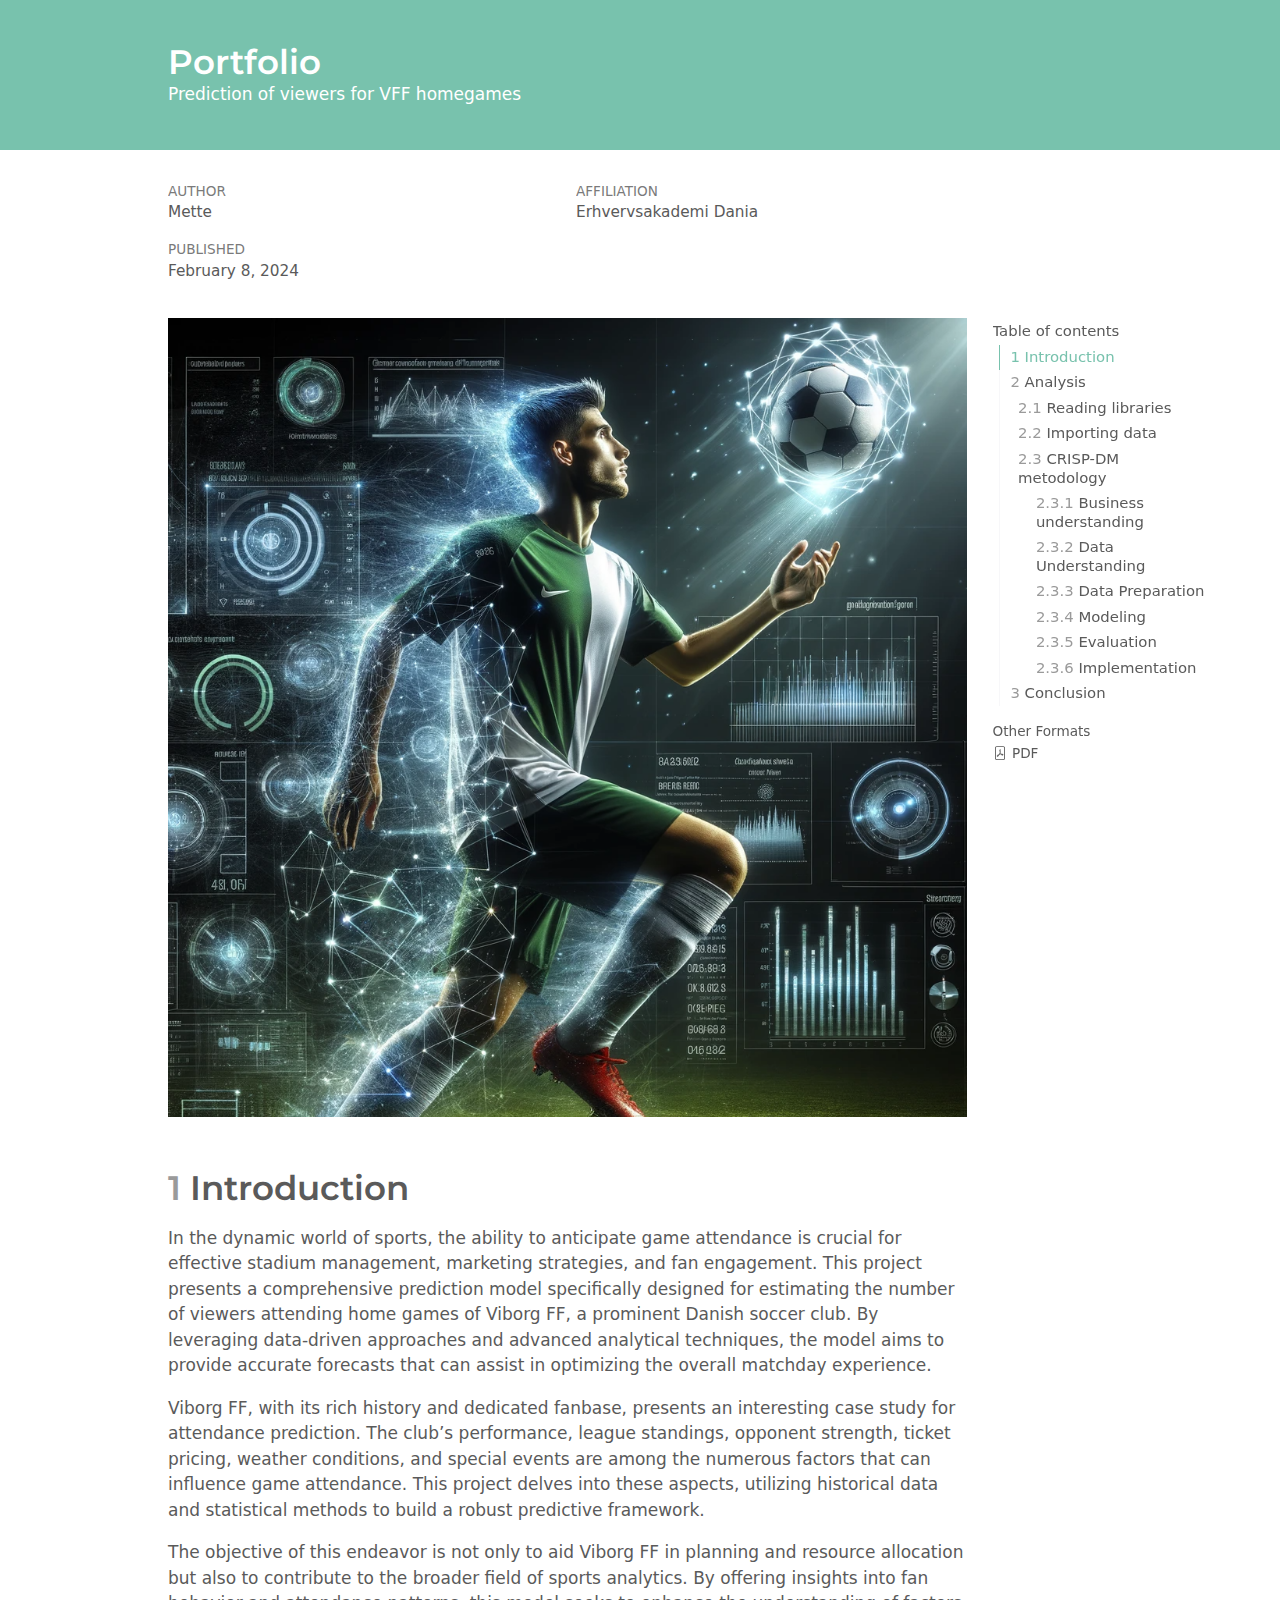
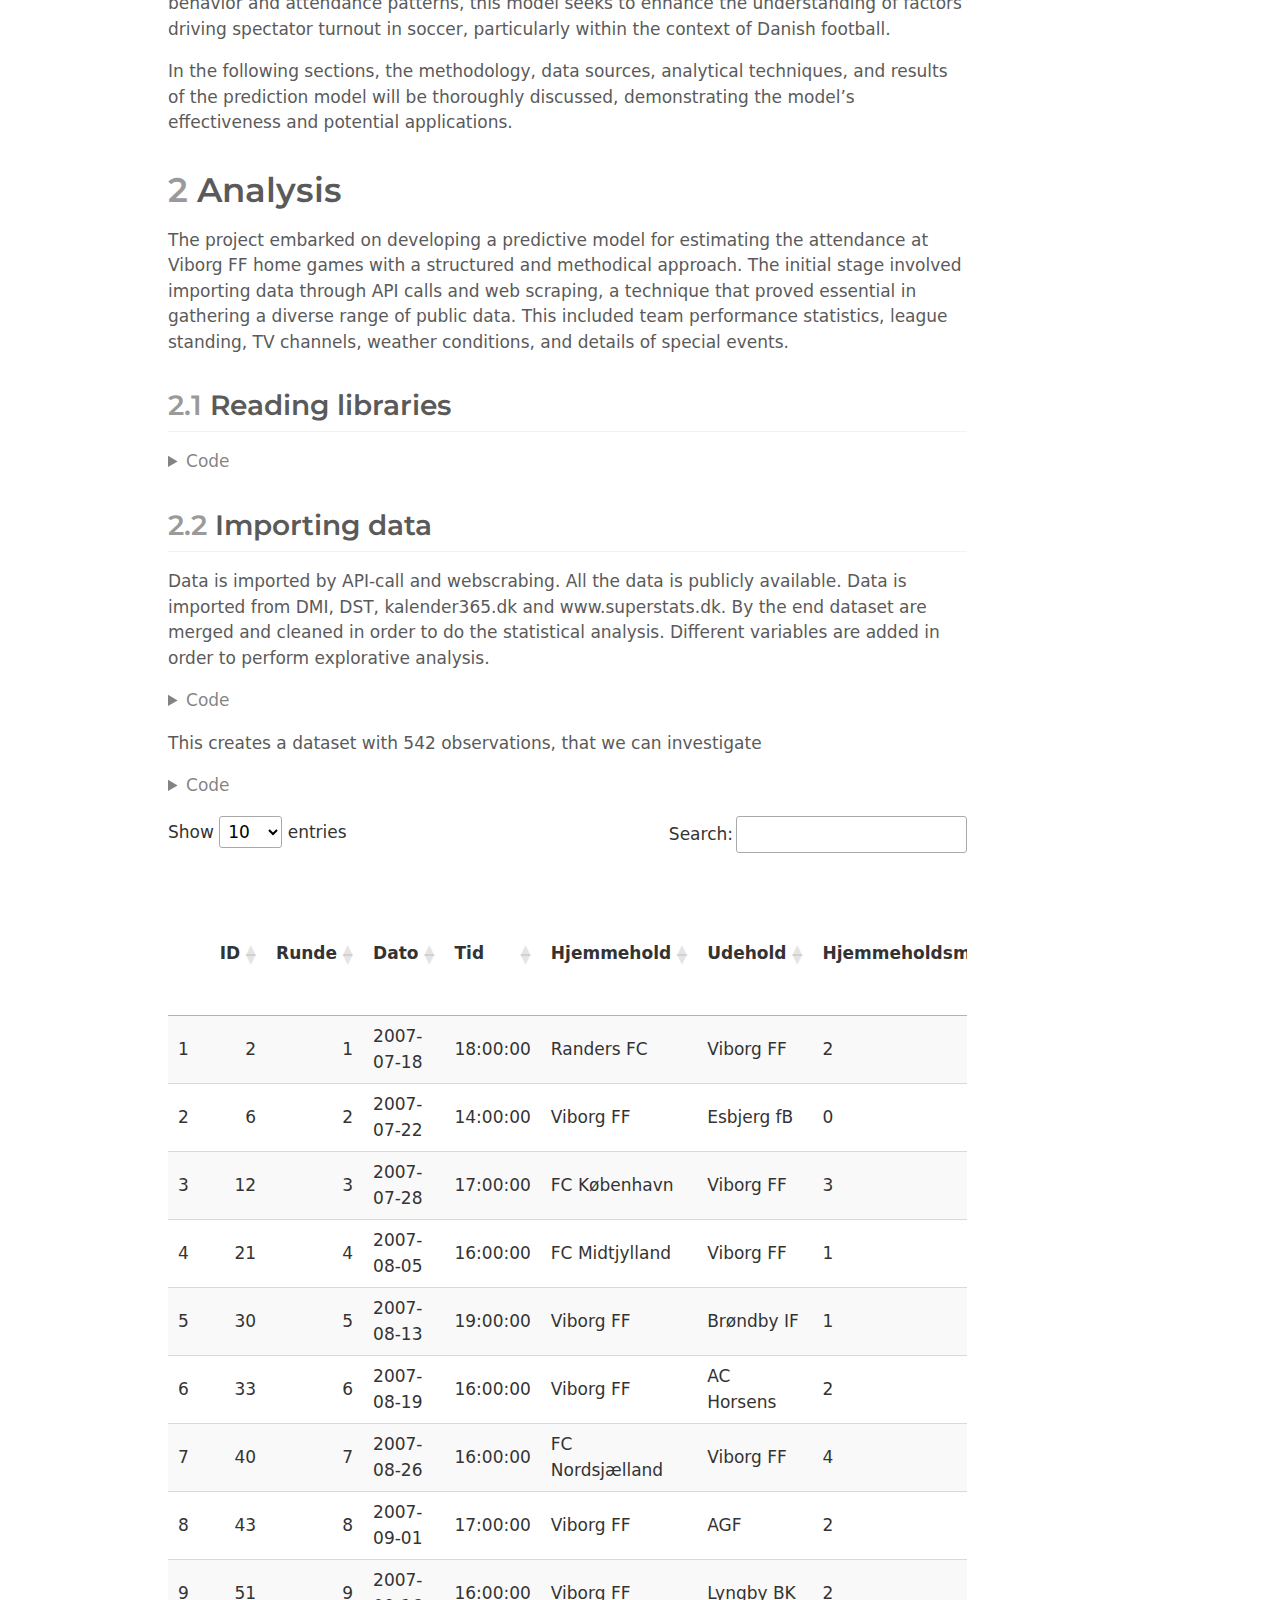
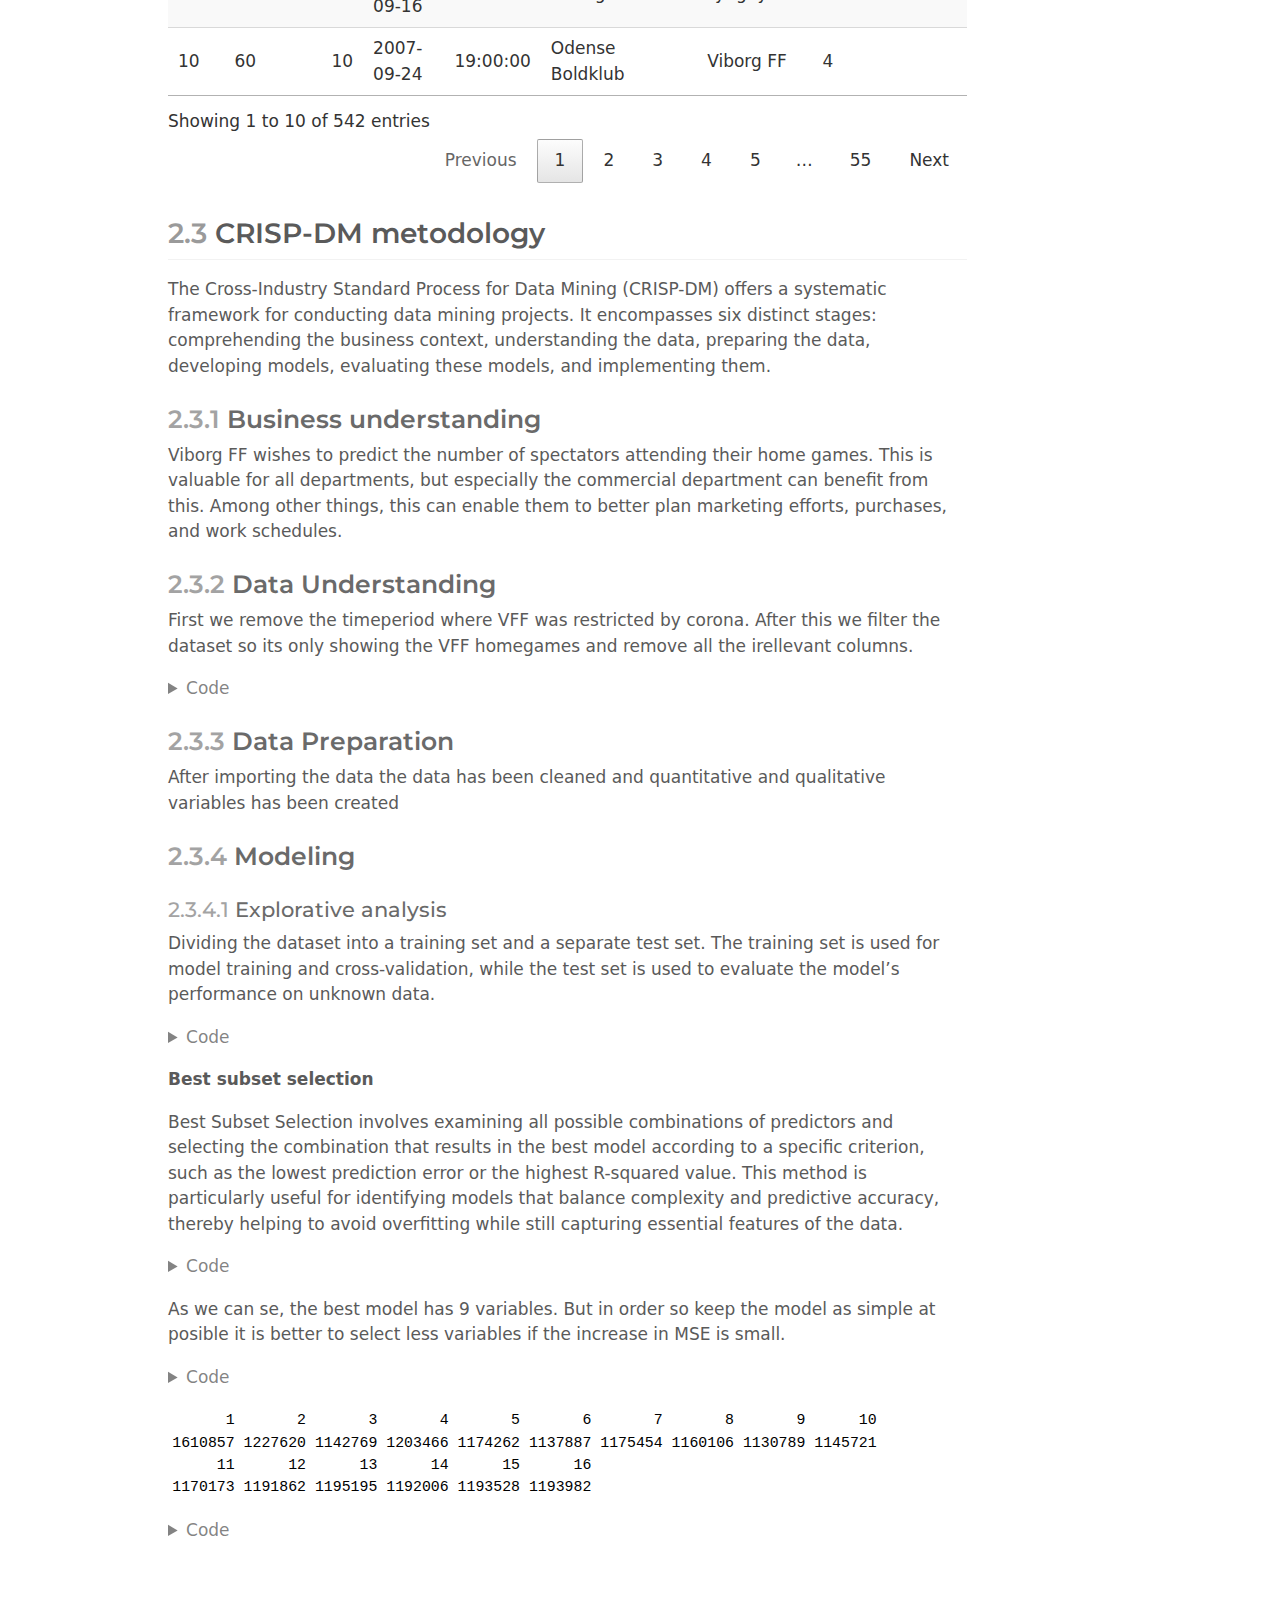
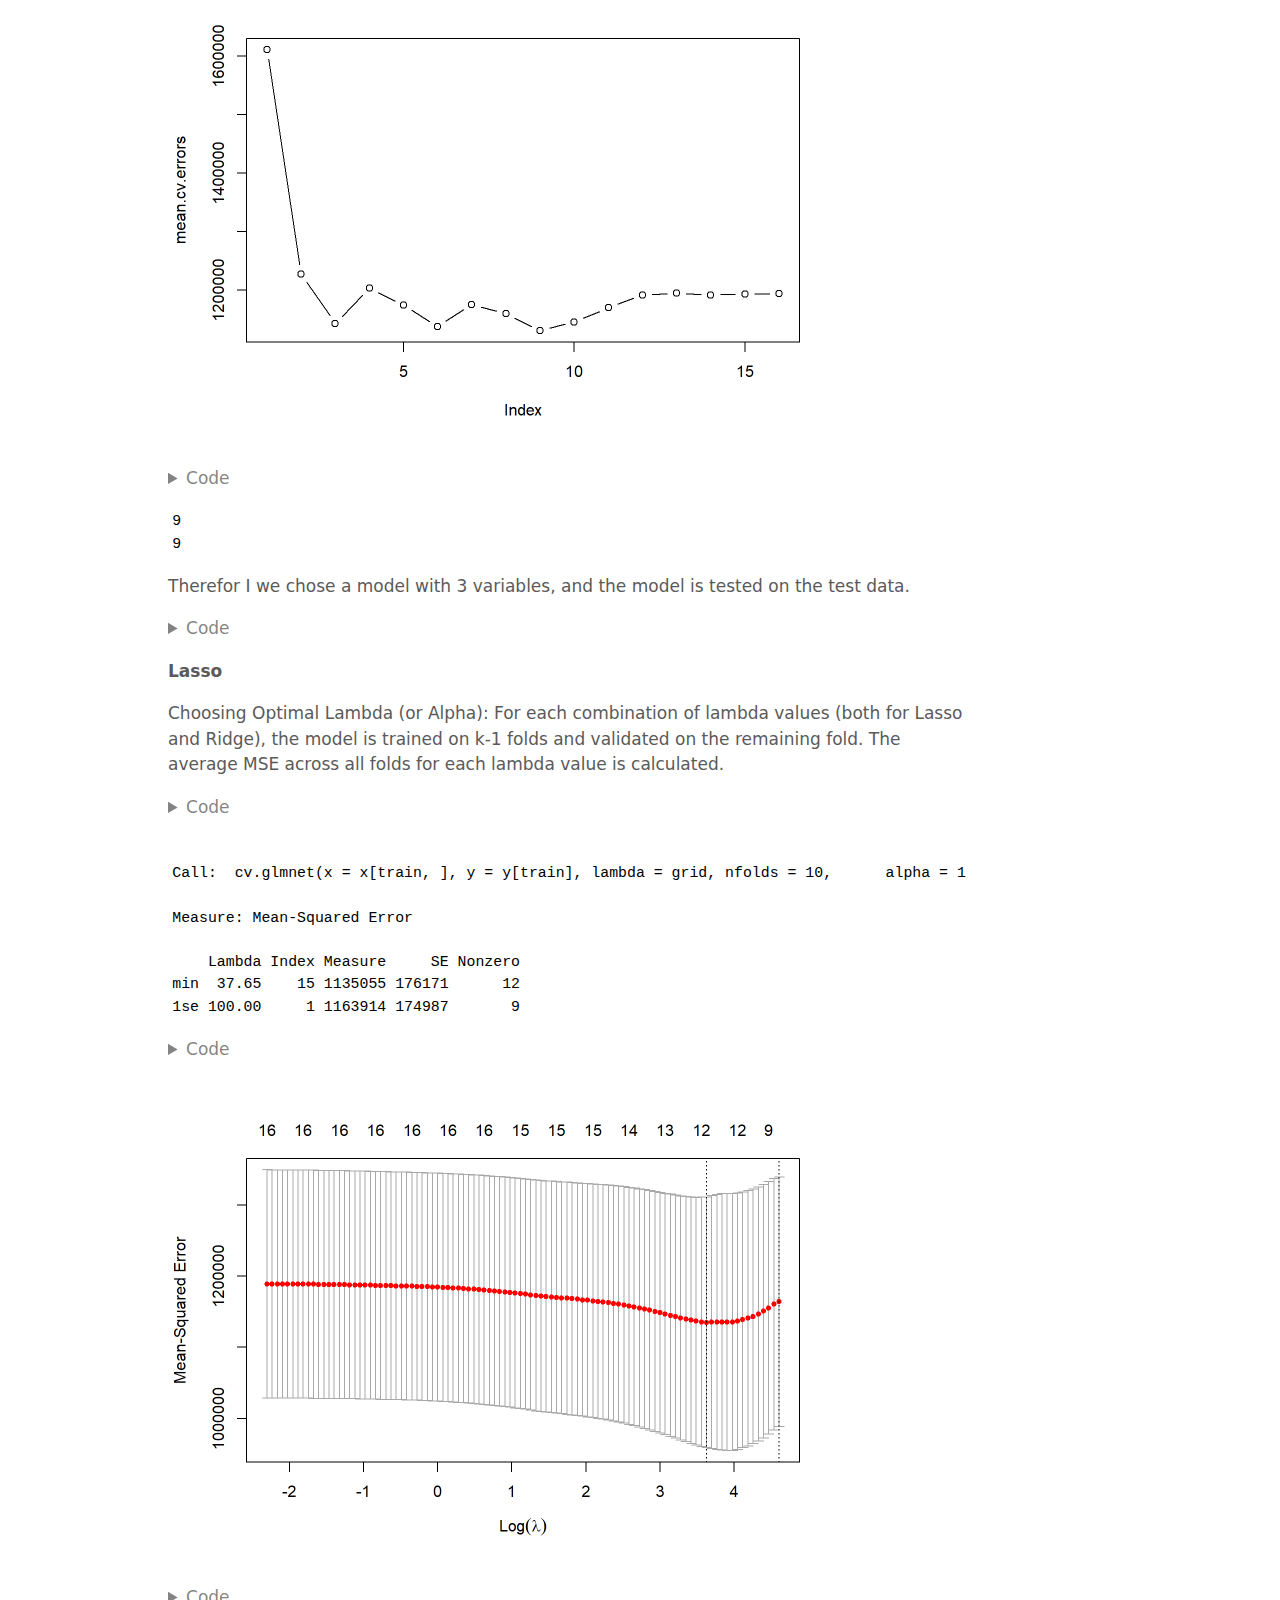
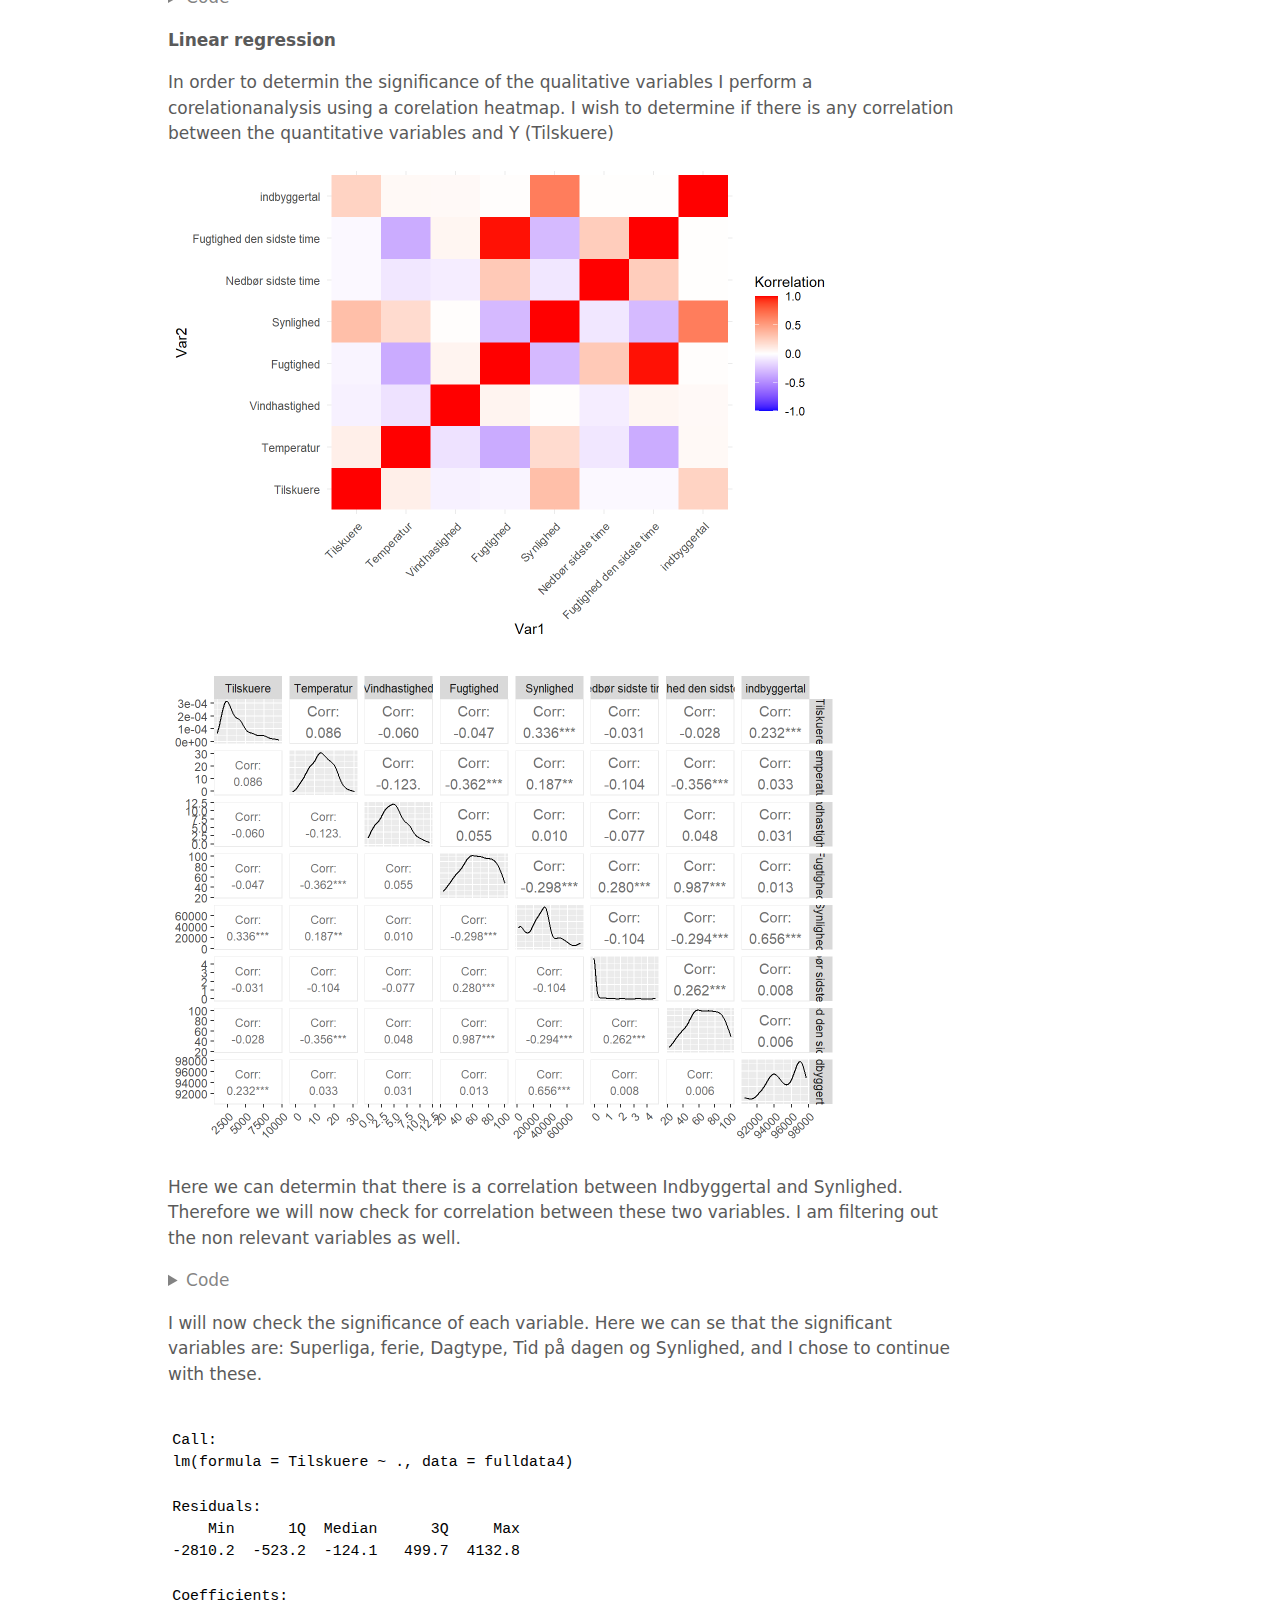
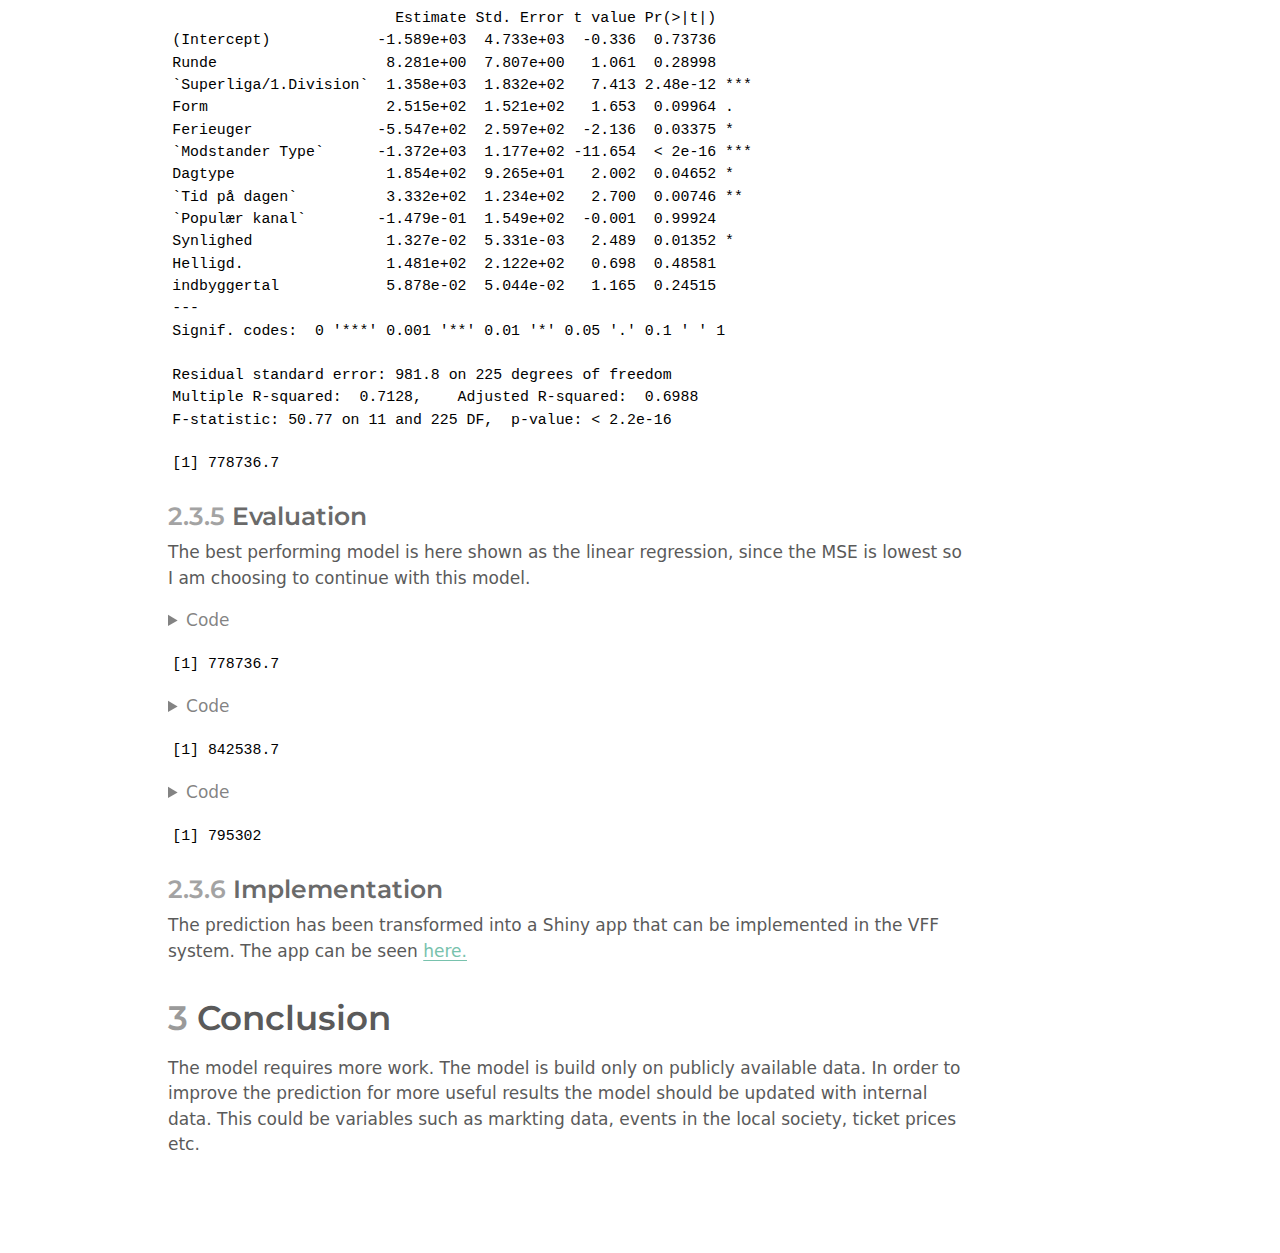
==== commit 9ff2b1e0: "udeladt API" ====
--- a/index.html
+++ b/index.html
@@ -2,12 +2,12 @@
 <html xmlns="http://www.w3.org/1999/xhtml" lang="en" xml:lang="en"><head>
 
 <meta charset="utf-8">
-<meta name="generator" content="quarto-1.4.547">
+<meta name="generator" content="quarto-1.4.549">
 
 <meta name="viewport" content="width=device-width, initial-scale=1.0, user-scalable=yes">
 
 <meta name="author" content="Mette">
-<meta name="dcterms.date" content="2024-02-05">
+<meta name="dcterms.date" content="2024-02-08">
 <meta name="description" content="Prediction of viewers for VFF homegames">
 
 <title>Portfolio</title>
@@ -117,7 +117,7 @@
       <div>
       <div class="quarto-title-meta-heading">Published</div>
       <div class="quarto-title-meta-contents">
-        <p class="date">February 5, 2024</p>
+        <p class="date">February 8, 2024</p>
       </div>
     </div>
     
@@ -847,7 +847,7 @@
 <span id="cb2-651"><a href="#cb2-651" aria-hidden="true" tabindex="-1"></a><span class="co"># Basis URL for API-kald</span></span>
 <span id="cb2-652"><a href="#cb2-652" aria-hidden="true" tabindex="-1"></a>base_url <span class="ot">&lt;-</span> <span class="st">"https://dmigw.govcloud.dk/v2/"</span></span>
 <span id="cb2-653"><a href="#cb2-653" aria-hidden="true" tabindex="-1"></a>info_url <span class="ot">&lt;-</span> <span class="st">"metObs/collections/observation/items?"</span></span>
-<span id="cb2-654"><a href="#cb2-654" aria-hidden="true" tabindex="-1"></a>api_key <span class="ot">&lt;-</span> <span class="st">"&amp;api-key=INDSÆT EGEN DMI KEY"</span> <span class="co">#Husk at indsætte egen DMI key</span></span>
+<span id="cb2-654"><a href="#cb2-654" aria-hidden="true" tabindex="-1"></a><span class="co">#api_key &lt;- "&amp;api-key=INDSÆT EGEN NØGLE" #Husk at indsætte egen DMI nøgle</span></span>
 <span id="cb2-655"><a href="#cb2-655" aria-hidden="true" tabindex="-1"></a></span>
 <span id="cb2-656"><a href="#cb2-656" aria-hidden="true" tabindex="-1"></a><span class="co"># Initialiser en tom liste til at gemme dataframes for hvert parameter</span></span>
 <span id="cb2-657"><a href="#cb2-657" aria-hidden="true" tabindex="-1"></a>all_dataframes_list <span class="ot">&lt;-</span> <span class="fu">list</span>()</span>
@@ -1050,8 +1050,8 @@
 <span id="cb3-6"><a href="#cb3-6" aria-hidden="true" tabindex="-1"></a>    )</span></code><button title="Copy to Clipboard" class="code-copy-button"><i class="bi"></i></button></pre></div>
 </details>
 <div class="cell-output-display">
-<div class="datatables html-widget html-fill-item-overflow-hidden html-fill-item" id="htmlwidget-c9a11295aae9ccb5da59" style="width:100%;height:auto;"></div>
-<script type="application/json" data-for="htmlwidget-c9a11295aae9ccb5da59">{"x":{"filter":"none","vertical":false,"caption":"<caption style=\"caption-side: top; text-align: center;\">\n  Table 1: \n  <em>Viborg FF kampe since 2007 <\/em>\n<\/caption>","data":[["1","2","3","4","5","6","7","8","9","10","11","12","13","14","15","16","17","18","19","20","21","22","23","24","25","26","27","28","29","30","31","32","33","34","35","36","37","38","39","40","41","42","43","44","45","46","47","48","49","50","51","52","53","54","55","56","57","58","59","60","61","62","63","64","65","66","67","68","69","70","71","72","73","74","75","76","77","78","79","80","81","82","83","84","85","86","87","88","89","90","91","92","93","94","95","96","97","98","99","100","101","102","103","104","105","106","107","108","109","110","111","112","113","114","115","116","117","118","119","120","121","122","123","124","125","126","127","128","129","130","131","132","133","134","135","136","137","138","139","140","141","142","143","144","145","146","147","148","149","150","151","152","153","154","155","156","157","158","159","160","161","162","163","164","165","166","167","168","169","170","171","172","173","174","175","176","177","178","179","180","181","182","183","184","185","186","187","188","189","190","191","192","193","194","195","196","197","198","199","200","201","202","203","204","205","206","207","208","209","210","211","212","213","214","215","216","217","218","219","220","221","222","223","224","225","226","227","228","229","230","231","232","233","234","235","236","237","238","239","240","241","242","243","244","245","246","247","248","249","250","251","252","253","254","255","256","257","258","259","260","261","262","263","264","265","266","267","268","269","270","271","272","273","274","275","276","277","278","279","280","281","282","283","284","285","286","287","288","289","290","291","292","293","294","295","296","297","298","299","300","301","302","303","304","305","306","307","308","309","310","311","312","313","314","315","316","317","318","319","320","321","322","323","324","325","326","327","328","329","330","331","332","333","334","335","336","337","338","339","340","341","342","343","344","345","346","347","348","349","350","351","352","353","354","355","356","357","358","359","360","361","362","363","364","365","366","367","368","369","370","371","372","373","374","375","376","377","378","379","380","381","382","383","384","385","386","387","388","389","390","391","392","393","394","395","396","397","398","399","400","401","402","403","404","405","406","407","408","409","410","411","412","413","414","415","416","417","418","419","420","421","422","423","424","425","426","427","428","429","430","431","432","433","434","435","436","437","438","439","440","441","442","443","444","445","446","447","448","449","450","451","452","453","454","455","456","457","458","459","460","461","462","463","464","465","466","467","468","469","470","471","472","473","474","475","476","477","478","479","480","481","482","483","484","485","486","487","488","489","490","491","492","493","494","495","496","497","498","499","500","501","502","503","504","505","506","507","508","509","510","511","512","513","514","515","516","517","518","519","520","521","522","523","524","525","526","527","528","529","530","531","532","533","534","535","536","537","538","539","540","541","542"],[2,6,12,21,30,33,40,43,51,60,62,67,76,80,90,96,100,103,112,118,123,123,131,138,144,147,151,159,167,171,179,182,191,193,248,249,259,272,281,280,290,304,307,320,321,329,344,345,356,361,375,382,392,394,406,473,418,425,433,441,450,460,470,416,483,493,502,510,519,526,529,540,549,562,560,570,578,585,597,604,619,630,633,642,614,654,660,665,678,697,696,712,688,716,727,735,737,750,753,762,776,781,789,797,801,809,824,826,837,846,853,860,872,878,883,889,899,912,916,921,932,937,947,955,961,968,981,982,989,996,1008,1010,1017,1030,1031,1038,1049,1054,1065,1068,1074,1080,1087,1096,1102,1109,1130,1118,1118,1124,1142,1144,1151,1160,1166,1172,1174,1183,1190,1195,1197,1203,1214,1215,1226,1228,1233,1244,1249,1251,1263,1271,1275,1282,1288,1294,1303,1308,1262,1315,1321,1326,1334,1338,1190,1195,1203,1207,1216,1221,1228,1233,1238,1243,1251,1258,1261,1270,1273,1282,1286,1296,1299,1303,1311,1317,1321,1330,1335,1341,1345,1354,1359,1365,1371,1375,1386,1542,1546,1556,1560,1564,1572,1578,1582,1592,1594,1604,1608,1611,1620,1628,1634,1636,1641,1647,1654,1660,1667,1672,1677,1688,1690,1695,1703,1707,1716,1721,1721,1726,1735,1586,1595,1596,1603,1611,1615,1621,1627,1634,1640,1648,1654,1658,1664,1672,1678,1681,1691,1694,1700,1706,1714,1722,1723,1731,1738,1741,1749,1753,1761,1770,1773,1779,1783,1790,1797,1806,1811,1821,1831,1834,1843,1852,1854,1865,1867,1875,1882,1893,1898,1904,1911,1916,1929,1935,1943,1944,1953,1958,1969,1974,1982,1986,1996,2003,2009,2016,2026,2031,2135,2142,2148,2155,2157,2168,2176,2174,2184,2188,2193,2205,2213,2203,2217,2228,2231,2237,2244,2249,2256,2260,2271,2278,2268,2290,2297,2288,2301,2308,2314,2322,2326,2326,2336,2338,2347,2352,2358,2364,2368,2376,2384,2386,2394,2397,2414,2408,2417,2426,2432,2438,2443,2447,2455,2457,2466,2471,2479,2483,2492,2492,2493,2504,2510,2516,2518,2527,2529,2535,2544,2550,2553,2563,2565,2578,2575,2589,2597,2607,2588,2618,2622,2626,2636,2606,2637,2645,2649,2655,2666,2672,2674,2682,2687,2692,2702,2705,2710,2719,2724,2727,2736,2742,2749,2753,2760,2763,2774,2780,2781,2788,2793,2799,2808,2811,2819,2824,2834,2836,2842,2848,2854,2860,2860,2867,2871,2877,2884,2894,2899,2904,2908,2913,2964,2973,2975,2981,2988,2997,3000,3007,3012,3018,3028,3029,3040,3044,3047,3053,3061,3070,3074,3077,3084,3090,3095,3106,3108,3113,3113,3121,3125,3136,3141,3147,3151,3156,3162,3170,3175,3181,3188,3193,3198,3208,3213,3216,3221,3229,3238,3242,3247,3254,3262,3264,3271,3276,3282,3290,3293,3293,3302,3306,3312,3321,3328,3332,3338,3344,3352,3353,3364,3370,3376,3377,3387,3389,3397,3405,3410,3416,3421,3427,3436,3438,3448,3449,3456,3463,3471,3477],[1,2,3,4,5,6,7,8,9,10,11,12,13,14,15,16,17,18,19,20,21,21,22,23,24,25,26,27,28,29,30,31,32,33,1,2,3,4,6,5,7,8,9,10,11,12,13,14,15,16,17,18,19,20,21,30,23,24,25,26,27,28,29,22,1,2,3,4,5,6,7,8,9,11,10,12,13,14,15,16,18,19,20,21,17,22,23,24,25,28,27,29,26,30,1,2,3,4,5,6,7,8,9,10,11,12,13,14,15,16,17,18,19,20,21,22,23,24,25,26,27,28,29,30,1,2,3,4,5,6,7,8,9,10,11,12,13,14,15,16,17,18,19,20,21,22,25,23,23,24,26,1,2,3,4,5,6,7,8,9,10,11,12,13,14,15,16,17,18,19,21,22,23,24,25,26,27,28,20,29,30,31,32,33,1,2,3,4,5,6,7,8,9,10,11,12,13,14,15,16,17,18,19,20,21,22,23,24,25,26,27,28,29,30,31,32,33,1,2,3,4,5,6,7,8,9,10,11,12,13,14,15,16,17,18,19,20,21,22,23,24,25,26,27,28,29,30,31,31,32,33,1,2,3,4,5,6,7,8,9,10,11,12,13,14,15,16,17,18,19,20,21,22,23,24,25,26,27,28,29,30,31,32,33,1,2,3,4,5,6,7,8,9,10,11,12,13,14,15,16,17,18,19,20,21,22,23,24,25,26,27,28,29,30,31,32,33,34,35,36,1,2,3,4,5,6,8,7,9,10,11,13,14,12,15,16,17,18,19,20,21,22,24,25,23,27,28,26,29,30,31,32,33,33,1,2,3,4,5,6,7,8,9,10,11,12,14,13,15,16,17,18,19,20,21,22,23,24,25,26,27,27,28,29,30,31,32,33,1,2,3,4,5,6,7,9,8,11,12,14,10,15,16,17,18,13,19,20,21,22,23,24,25,26,27,28,29,30,31,32,33,1,2,3,4,5,6,7,8,9,10,11,12,13,14,15,16,17,18,19,20,21,22,23,23,24,25,26,27,28,29,30,31,32,1,2,3,4,5,6,7,8,9,10,11,12,13,14,15,16,17,18,19,20,21,22,23,24,25,26,26,27,28,29,30,31,32,1,2,3,4,5,6,7,8,9,10,11,12,13,14,15,16,17,18,19,20,21,22,23,24,24,25,26,27,28,29,30,31,32,1,2,3,4,5,6,7,8,9,10,11,12,13,14,15,16,17,18,19,20,21,22],["2007-07-18","2007-07-22","2007-07-28","2007-08-05","2007-08-13","2007-08-19","2007-08-26","2007-09-01","2007-09-16","2007-09-24","2007-09-30","2007-10-06","2007-10-21","2007-10-28","2007-11-05","2007-11-12","2007-11-25","2007-12-01","2008-03-16","2008-03-20","2008-03-23","2008-03-23","2008-03-31","2008-04-07","2008-04-14","2008-04-20","2008-04-23","2008-04-27","2008-05-04","2008-05-07","2008-05-12","2008-05-15","2008-05-18","2008-05-24","2008-08-10","2008-08-16","2008-08-27","2008-08-31","2008-09-13","2008-09-17","2008-09-21","2008-10-05","2008-10-12","2008-10-19","2008-10-25","2008-11-01","2008-11-09","2008-11-15","2008-11-23","2009-03-21","2009-03-29","2009-04-05","2009-04-09","2009-04-13","2009-04-19","2009-04-28","2009-05-02","2009-05-09","2009-05-16","2009-05-20","2009-05-28","2009-06-01","2009-06-07","2009-06-14","2009-08-09","2009-08-16","2009-08-23","2009-08-30","2009-09-06","2009-09-13","2009-09-19","2009-09-27","2009-10-04","2009-10-17","2009-10-22","2009-10-25","2009-10-31","2009-11-06","2009-11-15","2010-03-24","2010-04-01","2010-04-05","2010-04-09","2010-04-18","2010-04-21","2010-04-25","2010-05-01","2010-05-08","2010-05-16","2010-06-04","2010-06-09","2010-06-13","2010-06-16","2010-06-20","2010-08-08","2010-08-15","2010-08-20","2010-08-29","2010-09-03","2010-09-10","2010-09-19","2010-09-26","2010-10-02","2010-10-10","2010-10-15","2010-10-22","2010-10-31","2010-11-05","2010-11-14","2010-11-21","2011-03-20","2011-03-27","2011-04-03","2011-04-10","2011-04-13","2011-04-16","2011-04-21","2011-04-25","2011-04-30","2011-05-06","2011-05-14","2011-05-19","2011-05-24","2011-05-29","2011-08-12","2011-08-19","2011-08-28","2011-09-04","2011-09-09","2011-09-16","2011-09-25","2011-10-01","2011-10-07","2011-10-16","2011-10-21","2011-10-28","2011-11-06","2011-11-13","2012-04-05","2012-04-09","2012-04-13","2012-04-20","2012-04-27","2012-05-05","2012-05-11","2012-05-20","2012-05-23","2012-05-27","2012-05-27","2012-06-01","2012-06-10","2012-07-28","2012-08-03","2012-08-08","2012-08-12","2012-08-19","2012-08-26","2012-09-02","2012-09-09","2012-09-16","2012-09-21","2012-09-28","2012-10-07","2012-10-12","2012-10-21","2012-10-27","2012-11-02","2012-11-11","2012-11-18","2012-11-23","2013-03-24","2013-04-01","2013-04-04","2013-04-07","2013-04-12","2013-04-19","2013-04-24","2013-04-28","2013-05-02","2013-05-05","2013-05-08","2013-05-12","2013-05-17","2013-05-20","2013-07-20","2013-07-26","2013-08-04","2013-08-09","2013-08-18","2013-08-25","2013-09-01","2013-09-15","2013-09-21","2013-09-27","2013-10-06","2013-10-20","2013-10-25","2013-11-03","2013-11-08","2013-11-24","2013-11-30","2013-12-09","2014-02-23","2014-02-28","2014-03-09","2014-03-16","2014-03-21","2014-03-30","2014-04-06","2014-04-13","2014-04-16","2014-04-21","2014-04-27","2014-05-04","2014-05-08","2014-05-11","2014-05-18","2014-07-27","2014-08-03","2014-08-10","2014-08-17","2014-08-23","2014-08-31","2014-09-07","2014-09-12","2014-09-21","2014-09-26","2014-10-06","2014-10-12","2014-10-17","2014-10-24","2014-11-02","2014-11-10","2014-11-15","2014-11-23","2015-03-12","2015-03-20","2015-03-27","2015-04-02","2015-04-06","2015-04-09","2015-04-19","2015-04-25","2015-04-30","2015-05-08","2015-05-13","2015-05-20","2015-05-24","2015-05-24","2015-05-30","2015-06-06","2015-07-18","2015-07-27","2015-07-31","2015-08-08","2015-08-16","2015-08-23","2015-08-29","2015-09-12","2015-09-19","2015-09-25","2015-10-04","2015-10-18","2015-10-24","2015-10-31","2015-11-08","2015-11-22","2015-11-27","2015-12-07","2016-02-28","2016-03-05","2016-03-12","2016-03-20","2016-04-04","2016-04-08","2016-04-17","2016-04-24","2016-04-29","2016-05-08","2016-05-11","2016-05-16","2016-05-23","2016-05-26","2016-05-29","2016-07-15","2016-07-22","2016-07-29","2016-08-06","2016-08-12","2016-08-21","2016-08-28","2016-09-10","2016-09-18","2016-09-22","2016-09-25","2016-10-02","2016-10-14","2016-10-21","2016-10-28","2016-11-06","2016-11-20","2016-11-26","2016-11-29","2016-12-03","2016-12-12","2017-02-19","2017-02-27","2017-03-03","2017-03-11","2017-03-19","2017-04-02","2017-04-08","2017-04-17","2017-04-21","2017-04-30","2017-05-07","2017-05-12","2017-05-16","2017-05-22","2017-05-28","2017-07-30","2017-08-06","2017-08-13","2017-08-20","2017-08-23","2017-08-28","2017-09-10","2017-09-13","2017-09-17","2017-09-24","2017-10-01","2017-10-15","2017-10-22","2017-10-25","2017-10-29","2017-11-06","2017-11-12","2017-11-19","2017-11-26","2018-03-04","2018-03-11","2018-03-18","2018-03-29","2018-04-02","2018-04-11","2018-04-15","2018-04-20","2018-04-24","2018-04-28","2018-05-05","2018-05-12","2018-05-16","2018-05-20","2018-05-20","2018-07-29","2018-08-05","2018-08-12","2018-08-19","2018-08-22","2018-08-26","2018-09-01","2018-09-09","2018-09-16","2018-09-23","2018-09-30","2018-10-05","2018-10-21","2018-10-25","2018-10-28","2018-11-04","2018-11-12","2018-11-18","2018-11-25","2019-03-03","2019-03-10","2019-03-17","2019-03-24","2019-03-31","2019-04-07","2019-04-14","2019-04-21","2019-04-21","2019-04-27","2019-05-05","2019-05-09","2019-05-14","2019-05-19","2019-05-25","2019-07-26","2019-08-03","2019-08-11","2019-08-16","2019-08-21","2019-08-25","2019-08-29","2019-09-14","2019-09-19","2019-09-28","2019-10-06","2019-10-18","2019-10-24","2019-10-27","2019-11-02","2019-11-08","2019-11-23","2019-11-28","2020-02-28","2020-03-07","2020-05-29","2020-06-05","2020-06-11","2020-06-14","2020-06-19","2020-06-24","2020-06-27","2020-06-30","2020-07-06","2020-07-10","2020-07-14","2020-07-19","2020-07-25","2020-09-10","2020-09-16","2020-09-19","2020-09-27","2020-09-30","2020-10-03","2020-10-16","2020-10-22","2020-10-25","2020-10-30","2020-11-06","2020-11-20","2020-11-26","2020-12-05","2020-12-11","2020-12-18","2021-02-12","2021-02-21","2021-02-26","2021-03-05","2021-03-13","2021-03-19","2021-04-04","2021-04-04","2021-04-10","2021-04-16","2021-04-23","2021-04-30","2021-05-07","2021-05-12","2021-05-15","2021-05-21","2021-05-26","2021-07-18","2021-07-25","2021-07-31","2021-08-06","2021-08-13","2021-08-22","2021-08-29","2021-09-12","2021-09-19","2021-09-26","2021-10-03","2021-10-15","2021-10-25","2021-10-31","2021-11-05","2021-11-19","2021-11-28","2022-02-21","2022-02-27","2022-03-04","2022-03-13","2022-03-20","2022-04-01","2022-04-11","2022-04-14","2022-04-17","2022-04-17","2022-04-24","2022-04-29","2022-05-09","2022-05-12","2022-05-15","2022-05-21","2022-07-17","2022-07-24","2022-07-31","2022-08-06","2022-08-14","2022-08-21","2022-08-28","2022-09-04","2022-09-12","2022-09-18","2022-10-02","2022-10-07","2022-10-16","2022-10-24","2022-10-30","2022-11-06","2022-11-13","2023-02-20","2023-02-26","2023-03-05","2023-03-12","2023-03-19","2023-04-02","2023-04-09","2023-04-09","2023-04-16","2023-04-23","2023-04-30","2023-05-07","2023-05-15","2023-05-21","2023-05-29","2023-06-04","2023-07-24","2023-07-28","2023-08-07","2023-08-14","2023-08-21","2023-08-25","2023-09-03","2023-09-15","2023-09-24","2023-10-01","2023-10-08","2023-10-22","2023-10-29","2023-11-05","2023-11-12","2023-11-25","2023-12-04","2024-02-16","2024-02-25","2024-03-03","2024-03-10","2024-03-17"],["18:00:00","14:00:00","17:00:00","16:00:00","19:00:00","16:00:00","16:00:00","17:00:00","16:00:00","19:00:00","14:00:00","17:00:00","16:00:00","14:00:00","19:00:00","19:00:00","16:00:00","17:00:00","16:00:00","16:00:00","16:00:00","16:00:00","19:00:00","19:00:00","19:00:00","16:00:00","18:00:00","16:00:00","18:00:00","20:30:00","16:00:00","18:30:00","15:00:00","15:00:00","15:00:00","17:30:00","18:30:00","15:00:00","19:00:00","19:00:00","15:00:00","15:00:00","15:00:00","15:00:00","19:00:00","19:15:00","15:00:00","19:00:00","15:00:00","13:00:00","15:00:00","15:00:00","15:00:00","13:00:00","15:00:00","19:00:00","19:00:00","13:30:00","13:30:00","19:00:00","19:00:00","15:00:00","15:00:00","17:30:00","13:00:00","13:00:00","15:00:00","15:00:00","17:05:00","15:00:00","14:45:00","13:45:00","13:45:00","15:00:00","18:30:00","13:00:00","14:00:00","19:00:00","15:00:00","18:30:00","13:00:00","15:00:00","19:00:00","13:00:00","19:00:00","15:00:00","15:00:00","14:00:00","15:00:00","18:00:00","19:00:00","17:30:00","19:00:00","17:00:00","15:00:00","15:00:00","19:00:00","15:00:00","19:00:00","19:00:00","15:00:00","15:00:00","15:00:00","15:00:00","18:00:00","18:00:00","15:00:00","19:00:00","13:45:00","15:00:00","15:00:00","15:00:00","15:00:00","15:00:00","19:00:00","14:45:00","13:00:00","15:00:00","15:00:00","19:00:00","15:00:00","19:00:00","19:00:00","13:30:00","18:00:00","19:00:00","15:00:00","13:00:00","19:00:00","18:00:00","15:00:00","15:00:00","18:30:00","15:00:00","19:00:00","18:30:00","13:45:00","14:00:00","15:00:00","15:00:00","19:00:00","18:30:00","18:30:00","15:00:00","19:00:00","13:00:00","19:00:00","15:00:00","15:00:00","19:00:00","14:00:00","15:00:00","19:00:00","19:00:00","15:00:00","19:00:00","13:00:00","18:30:00","16:00:00","15:00:00","19:00:00","19:00:00","15:15:00","19:00:00","16:45:00","19:00:00","19:00:00","16:45:00","15:00:00","19:00:00","16:00:00","15:00:00","15:00:00","13:45:00","19:00:00","19:00:00","19:00:00","15:00:00","19:00:00","15:00:00","19:00:00","15:00:00","19:00:00","14:00:00","17:00:00","18:30:00","14:00:00","18:30:00","17:00:00","15:00:00","17:00:00","14:00:00","17:00:00","18:30:00","15:00:00","17:00:00","18:30:00","14:00:00","18:30:00","17:00:00","17:00:00","19:00:00","14:00:00","18:30:00","14:00:00","14:00:00","18:30:00","17:00:00","14:00:00","14:00:00","20:00:00","15:00:00","14:00:00","14:00:00","18:00:00","17:00:00","17:00:00","15:00:00","15:00:00","15:30:00","15:00:00","15:00:00","15:00:00","15:30:00","19:00:00","19:00:00","19:00:00","19:00:00","16:30:00","19:00:00","19:00:00","15:30:00","19:00:00","15:00:00","15:00:00","19:00:00","19:00:00","19:00:00","15:00:00","14:30:00","18:30:00","15:30:00","14:30:00","18:00:00","19:00:00","19:00:00","19:00:00","15:00:00","15:00:00","16:00:00","16:00:00","16:00:00","19:00:00","18:00:00","16:00:00","16:00:00","13:30:00","16:00:00","16:00:00","16:00:00","20:00:00","16:00:00","16:00:00","16:00:00","20:00:00","13:30:00","16:00:00","18:00:00","19:00:00","13:00:00","16:00:00","16:00:00","14:00:00","19:00:00","18:00:00","13:00:00","16:00:00","18:00:00","13:00:00","18:00:00","13:00:00","19:00:00","20:00:00","17:00:00","18:00:00","20:15:00","18:00:00","16:00:00","18:00:00","13:00:00","20:00:00","14:00:00","16:00:00","20:00:00","12:00:00","16:00:00","18:00:00","20:15:00","20:15:00","16:00:00","13:00:00","16:00:00","20:00:00","16:00:00","19:00:00","18:00:00","19:00:00","18:00:00","16:00:00","17:00:00","16:00:00","16:00:00","13:00:00","18:00:00","13:00:00","16:00:00","18:00:00","20:00:00","19:00:00","18:00:00","13:45:00","14:30:00","13:45:00","14:30:00","18:00:00","19:00:00","13:45:00","19:00:00","13:45:00","13:45:00","13:00:00","14:30:00","14:30:00","19:00:00","14:30:00","19:00:00","13:45:00","14:30:00","14:30:00","13:45:00","13:45:00","13:45:00","13:45:00","13:45:00","17:30:00","13:45:00","18:00:00","19:00:00","15:30:00","15:30:00","15:30:00","18:30:00","13:45:00","13:45:00","13:45:00","13:45:00","13:45:00","14:45:00","18:30:00","13:45:00","13:30:00","13:45:00","13:45:00","13:45:00","14:45:00","18:00:00","13:45:00","18:30:00","13:45:00","13:45:00","18:30:00","16:00:00","13:45:00","13:45:00","13:45:00","13:45:00","13:45:00","13:45:00","13:45:00","13:45:00","13:45:00","13:45:00","13:30:00","13:45:00","18:00:00","19:00:00","13:45:00","13:45:00","18:00:00","13:15:00","15:00:00","19:00:00","18:30:00","15:00:00","18:00:00","16:00:00","20:00:00","13:15:00","13:45:00","18:00:00","17:15:00","14:00:00","16:30:00","18:00:00","17:45:00","18:30:00","18:00:00","14:00:00","18:00:00","17:30:00","18:00:00","15:00:00","19:00:00","18:00:00","14:00:00","19:00:00","18:30:00","19:30:00","19:00:00","13:00:00","16:00:00","19:00:00","18:30:00","14:00:00","13:30:00","18:00:00","15:00:00","18:00:00","18:00:00","14:00:00","18:00:00","18:00:00","18:00:00","18:30:00","14:00:00","18:00:00","19:00:00","19:00:00","15:00:00","18:00:00","19:00:00","13:00:00","19:00:00","13:00:00","13:00:00","13:00:00","18:00:00","19:00:00","18:00:00","19:00:00","19:00:00","15:00:00","19:00:00","19:00:00","14:00:00","18:00:00","16:00:00","18:30:00","19:00:00","18:00:00","14:00:00","14:00:00","14:00:00","14:00:00","20:00:00","19:00:00","19:00:00","18:00:00","19:00:00","19:00:00","14:00:00","19:00:00","16:00:00","18:00:00","14:00:00","14:30:00","19:00:00","19:00:00","14:00:00","18:00:00","18:00:00","14:00:00","19:00:00","19:00:00","18:00:00","20:00:00","17:00:00","14:00:00","14:00:00","16:00:00","16:00:00","14:00:00","16:00:00","14:00:00","14:00:00","19:00:00","16:00:00","14:00:00","19:00:00","14:00:00","19:00:00","16:00:00","14:00:00","16:00:00","19:00:00","14:00:00","14:00:00","14:00:00","15:00:00","16:00:00","16:00:00","16:00:00","16:00:00","14:00:00","14:00:00","18:00:00","19:00:00","16:05:00","16:00:00","17:00:00","19:00:00","19:00:00","19:00:00","19:00:00","19:00:00","18:30:00","18:00:00","19:00:00","14:00:00","18:00:00","16:00:00","16:00:00","14:00:00","14:00:00","20:00:00","19:00:00","19:00:00","19:00:00","14:00:00","14:00:00","18:00:00","17:00:00"],["Randers FC","Viborg FF","FC København","FC Midtjylland","Viborg FF","Viborg FF","FC Nordsjælland","Viborg FF","Viborg FF","Odense Boldklub","Aalborg BK","Viborg FF","Lyngby BK","FC Midtjylland","Viborg FF","Viborg FF","AC Horsens","Randers FC","Viborg FF","Viborg FF","Aalborg BK","Aalborg BK","Viborg FF","AGF","Viborg FF","Viborg FF","Odense Boldklub","FC Nordsjælland","Viborg FF","Brøndby IF","Viborg FF","FC København","Viborg FF","Esbjerg fB","Næstved BK","Viborg FF","Kolding FC","Viborg FF","Viborg FF","Køge BK","FC Amager","Viborg FF","FC Fredericia","Viborg FF","AB","Viborg FF","Viborg FF","Thisted FC","Viborg FF","Silkeborg IF","Viborg FF","Lolland Falster","Viborg FF","Skive IK","Viborg FF","Viborg FF","Viborg FF","Lyngby BK","Herfølge BK","Viborg FF","FC Roskilde","Viborg FF","Hvidovre IF","BK Frem","Viborg FF","Thisted FC","Viborg FF","FC Fredericia","Viborg FF","BK Frem","Viborg FF","AB","AC Horsens","Brabrand IF","Viborg FF","Viborg FF","FC Vestsjælland","Viborg FF","Hvidovre IF","Viborg FF","Viborg FF","Næstved BK","Viborg FF","FC Roskilde","Lyngby BK","Viborg FF","Skive IK","Viborg FF","Kolding FC","Viborg FF","Vejle B","Viborg FF","Viborg FF","FC Fyn","Kolding FC","Viborg FF","Viborg FF","AB","Viborg FF","FC Hjørring","FC Roskilde","Viborg FF","Hobro IK","Viborg FF","Vejle B","Viborg FF","Næstved BK","Viborg FF","AGF","FC Vestsjælland","Viborg FF","Viborg FF","FC Fredericia","Viborg FF","Skive IK","Viborg FF","FC Fyn","Viborg FF","HB Køge","Viborg FF","Brønshøj BK","Viborg FF","Viborg FF","Hvidovre IF","Viborg FF","AB","Viborg FF","Skive IK","Viborg FF","Randers FC","Viborg FF","Hobro IK","Viborg FF","Næstved BK","FC Fredericia","Viborg FF","FC Vestsjælland","FC Hjørring","Viborg FF","FC Roskilde","Viborg FF","Vejle B","Viborg FF","Brønshøj BK","Viborg FF","Blokhus FC","Esbjerg fB","Viborg FF","Viborg FF","Viborg FF","Viborg FF","Brønshøj BK","Viborg FF","FC Fredericia","Viborg FF","Vejle B","Lyngby BK","Viborg FF","Viborg FF","AB","Viborg FF","Viborg FF","Brønshøj BK","Viborg FF","Lyngby BK","Viborg FF","Skive IK","Viborg FF","FC Fyn","Viborg FF","Viborg FF","Viborg FF","AB","Viborg FF","Hobro IK","FC Fredericia","Viborg FF","FC Hjørring","Vejle B","Viborg FF","FC Vestsjælland","Viborg FF","HB Køge","Viborg FF","Viborg FF","FC Nordsjælland","Odense Boldklub","Viborg FF","SønderjyskE","Viborg FF","Viborg FF","AGF","FC Midtjylland","Viborg FF","Aalborg BK","Brøndby IF","Viborg FF","AGF","Viborg FF","FC København","Viborg FF","Aalborg BK","Viborg FF","FC Nordsjælland","Viborg FF","Odense Boldklub","FC Vestsjælland","Viborg FF","Viborg FF","Randers FC","Viborg FF","FC Midtjylland","Viborg FF","SønderjyskE","Viborg FF","Viborg FF","Esbjerg fB","Viborg FF","HB Køge","AGF","Viborg FF","Brønshøj BK","Viborg FF","Viborg FF","AB","Viborg FF","Vendsyssel FF","Viborg FF","FC Roskilde","Viborg FF","Vendsyssel FF","Viborg FF","Viborg FF","Vejle B","Viborg FF","Lyngby BK","Viborg FF","Skive IK","Viborg FF","FC Fredericia","Viborg FF","AGF","AC Horsens","Viborg FF","HB Køge","Viborg FF","Viborg FF","AB","AB","Brønshøj BK","Viborg FF","FC Midtjylland","Viborg FF","Viborg FF","HOdense Boldklub","Viborg FF","Randers FC","SønderjyskE","Viborg FF","Odense Boldklub","Viborg FF","FC København","Viborg FF","Viborg FF","FC Midtjylland","Viborg FF","FC København","Viborg FF","Aalborg BK","Viborg FF","HOdense Boldklub","Viborg FF","Randers FC","Esbjerg fB","Viborg FF","Odense Boldklub","Viborg FF","AGF","Viborg FF","SønderjyskE","Viborg FF","Brøndby IF","FC Nordsjælland","Viborg FF","Viborg FF","AGF","Viborg FF","Odense Boldklub","Viborg FF","Silkeborg IF","Viborg FF","Viborg FF","Brøndby IF","Aalborg BK","Viborg FF","Viborg FF","SønderjyskE","Viborg FF","FC Nordsjælland","Viborg FF","Randers FC","Viborg FF","FC København","AC Horsens","Viborg FF","FC Midtjylland","Viborg FF","Esbjerg fB","Lyngby BK","Viborg FF","Viborg FF","Aalborg BK","Viborg FF","Silkeborg IF","Viborg FF","AGF","Viborg FF","AC Horsens","Viborg FF","AGF","Thisted FC","Viborg FF","Nykøbing FC","Fremad Amager","Viborg FF","Vendsyssel FF","Viborg FF","Viborg FF","HB Køge","Viborg FF","Viborg FF","Viborg FF","Vejle B","Esbjerg fB","Viborg FF","FC Fredericia","Skive IK","Viborg FF","FC Roskilde","Viborg FF","Brabrand IF","Viborg FF","Viborg FF","Viborg FF","Fremad Amager","Viborg FF","Thisted FC","Nykøbing FC","Viborg FF","Vendsyssel FF","Viborg FF","HB Køge","Viborg FF","Viborg FF","Viborg FF","HB Køge","Viborg FF","Viborg FF","Silkeborg IF","Viborg FF","Lyngby BK","Viborg FF","Viborg FF","Thisted FC","Hvidovre IF","Viborg FF","Viborg FF","FC Fredericia","FC Roskilde","Viborg FF","FC Helsingør","Viborg FF","Nykøbing FC","Næstved BK","Viborg FF","Fremad Amager","Viborg FF","Lyngby BK","Viborg FF","Thisted FC","Viborg FF","Viborg FF","HB Køge","Viborg FF","Viborg FF","Silkeborg IF","Hvidovre IF","Viborg FF","Viborg FF","Hvidovre IF","Viborg FF","Skive IK","Viborg FF","Viborg FF","Vejle B","Fremad Amager","Viborg FF","Viborg FF","FC Roskilde","Viborg FF","Næstved BK","Nykøbing FC","HB Køge","Viborg FF","Vendsyssel FF","Viborg FF","Viborg FF","FC Fredericia","Viborg FF","Kolding IF","Viborg FF","Hvidovre IF","Viborg FF","Skive IK","Viborg FF","Næstved BK","Viborg FF","Fremad Amager","Viborg FF","Vejle B","Viborg FF","Hobro IK","Viborg FF","Viborg FF","HB Køge","Viborg FF","Esbjerg fB","Viborg FF","Silkeborg IF","Hvidovre IF","Viborg FF","FC Fredericia","Viborg FF","Viborg FF","Fremad Amager","Viborg FF","FC Helsingør","Viborg FF","Vendsyssel FF","Viborg FF","Skive IK","Viborg FF","Kolding IF","HB Køge","HB Køge","Viborg FF","Viborg FF","Silkeborg IF","Viborg FF","FC Helsingør","Viborg FF","Esbjerg fB","FC Fredericia","Viborg FF","FC Nordsjælland","Brøndby IF","Viborg FF","Silkeborg IF","Viborg FF","Viborg FF","SønderjyskE","Viborg FF","Vejle Boldklub","Viborg FF","FC København","Viborg FF","Aalborg BK","Viborg FF","Viborg FF","Odense Boldklub","Viborg FF","Randers FC","Viborg FF","FC Midtjylland","Viborg FF","AGF","Viborg FF","Vejle Boldklub","AGF","Viborg FF","Viborg FF","FC Nordsjælland","Viborg FF","Viborg FF","Odense Boldklub","Viborg FF","SønderjyskE","Viborg FF","AGF","Viborg FF","FC Nordsjælland","Viborg FF","Randers FC","Viborg FF","Odense Boldklub","Viborg FF","Viborg FF","FC Midtjylland","Lyngby BK","Viborg FF","Aalborg BK","Silkeborg IF","Viborg FF","Brøndby IF","Viborg FF","AC Horsens","Viborg FF","Viborg FF","FC København","Brøndby IF","Viborg FF","Viborg FF","FC København","Viborg FF","Viborg FF","AGF","Randers FC","Viborg FF","Viborg FF","FC Nordsjælland","FC Nordsjælland","Viborg FF","Odense Boldklub","Viborg FF","Viborg FF","Randers FC","FC København","Viborg FF","Silkeborg IF","Viborg FF","Brøndby IF","Viborg FF","Vejle Boldklub","Viborg FF","AGF","Viborg FF","FC Midtjylland","Viborg FF","Helsingør IF","Viborg FF","Viborg FF","Lyngby BK"],["Viborg FF","Esbjerg fB","Viborg FF","Viborg FF","Brøndby IF","AC Horsens","Viborg FF","AGF","Lyngby BK","Viborg FF","Viborg FF","Brøndby IF","Viborg FF","Viborg FF","Odense Boldklub","AGF","Viborg FF","Viborg FF","Esbjerg fB","FC Nordsjælland","Viborg FF","Viborg FF","FC København","Viborg FF","AC Horsens","FC Midtjylland","Viborg FF","Viborg FF","Aalborg BK","Viborg FF","Lyngby BK","Viborg FF","Randers FC","Viborg FF","Viborg FF","Skive IK","Viborg FF","Lolland Falster","Silkeborg IF","Viborg FF","Viborg FF","Hvidovre IF","Viborg FF","FC Roskilde","Viborg FF","Herfølge BK","Lyngby BK","Viborg FF","BK Frem","Viborg FF","Køge BK","Viborg FF","Kolding FC","Viborg FF","Næstved BK","FC Amager","Thisted FC","Viborg FF","Viborg FF","AB","Viborg FF","FC Fredericia","Viborg FF","Viborg FF","FC Roskilde","Viborg FF","Næstved BK","Viborg FF","Lyngby BK","Viborg FF","FC Fyn","Viborg FF","Viborg FF","Viborg FF","Vejle B","Kolding FC","Viborg FF","Skive IK","Viborg FF","BK Frem","FC Fredericia","Viborg FF","Thisted FC","Viborg FF","Viborg FF","Hvidovre IF","Viborg FF","FC Vestsjælland","Viborg FF","AC Horsens","Viborg FF","AB","Brabrand IF","Viborg FF","Viborg FF","FC Vestsjælland","Skive IK","Viborg FF","FC Fredericia","Viborg FF","Viborg FF","Hvidovre IF","Viborg FF","Brønshøj BK","Viborg FF","HB Køge","Viborg FF","FC Fyn","Viborg FF","Viborg FF","FC Roskilde","FC Hjørring","Viborg FF","AB","Viborg FF","AGF","Viborg FF","Næstved BK","Viborg FF","Vejle B","Viborg FF","Hobro IK","Kolding FC","Viborg FF","FC Hjørring","Viborg FF","FC Roskilde","Viborg FF","Vejle B","Viborg FF","Brønshøj BK","Viborg FF","Blokhus FC","Viborg FF","Viborg FF","Esbjerg fB","Viborg FF","Viborg FF","AB","Viborg FF","Skive IK","Viborg FF","Randers FC","Viborg FF","Hobro IK","Viborg FF","Viborg FF","Næstved BK","Næstved BK","FC Fredericia","FC Vestsjælland","Viborg FF","FC Vestsjælland","Viborg FF","Hobro IK","Viborg FF","Viborg FF","FC Fyn","HB Køge","Viborg FF","Skive IK","FC Hjørring","Viborg FF","AB","Viborg FF","FC Fredericia","Viborg FF","FC Vestsjælland","Viborg FF","HB Køge","FC Hjørring","Hobro IK","Viborg FF","Brønshøj BK","Viborg FF","Viborg FF","Lyngby BK","Viborg FF","Viborg FF","Vejle B","Viborg FF","Skive IK","Viborg FF","FC Fyn","Randers FC","Viborg FF","Viborg FF","Brøndby IF","Viborg FF","Esbjerg fB","FC København","Viborg FF","Viborg FF","FC Vestsjælland","Viborg FF","Viborg FF","FC Vestsjælland","Viborg FF","FC Midtjylland","Viborg FF","SønderjyskE","Viborg FF","Randers FC","Viborg FF","Esbjerg fB","Viborg FF","Viborg FF","Brøndby IF","Odense Boldklub","Viborg FF","Aalborg BK","Viborg FF","AGF","Viborg FF","FC København","FC Nordsjælland","Viborg FF","AC Horsens","Viborg FF","Viborg FF","Skive IK","Viborg FF","FC Roskilde","FC Fredericia","Viborg FF","Lyngby BK","Viborg FF","Vejle B","Viborg FF","FC Fredericia","Viborg FF","AGF","AC Horsens","Viborg FF","Brønshøj BK","Viborg FF","AB","Viborg FF","HB Køge","Viborg FF","Vendsyssel FF","Viborg FF","Viborg FF","Vejle B","Viborg FF","FC Roskilde","Skive IK","Viborg FF","Viborg FF","Viborg FF","Lyngby BK","Viborg FF","AGF","Esbjerg fB","Viborg FF","Brøndby IF","Viborg FF","Viborg FF","FC Nordsjælland","Viborg FF","Aalborg BK","Viborg FF","Brøndby IF","Esbjerg fB","Viborg FF","Odense Boldklub","Viborg FF","AGF","Viborg FF","FC Nordsjælland","Viborg FF","SønderjyskE","Viborg FF","Viborg FF","FC Midtjylland","Viborg FF","FC København","Viborg FF","Aalborg BK","Viborg FF","Randers FC","Viborg FF","Viborg FF","HOdense Boldklub","FC Nordsjælland","Viborg FF","Esbjerg fB","Viborg FF","Randers FC","Viborg FF","FC Midtjylland","AC Horsens","Viborg FF","Viborg FF","Lyngby BK","FC København","Viborg FF","Silkeborg IF","Viborg FF","Brøndby IF","Viborg FF","SønderjyskE","Viborg FF","Viborg FF","Odense Boldklub","Viborg FF","AGF","Viborg FF","Viborg FF","Aalborg BK","AGF","Viborg FF","Silkeborg IF","Viborg FF","Aalborg BK","Viborg FF","AC Horsens","Viborg FF","AGF","Viborg FF","Viborg FF","Esbjerg fB","Viborg FF","Viborg FF","FC Fredericia","Viborg FF","Skive IK","Vejle B","Viborg FF","FC Roskilde","Brabrand IF","Fremad Amager","Viborg FF","Viborg FF","Thisted FC","Viborg FF","Viborg FF","Vendsyssel FF","Viborg FF","Nykøbing FC","Viborg FF","HB Køge","Skive IK","FC Roskilde","Viborg FF","FC Fredericia","Viborg FF","Viborg FF","Vejle B","Viborg FF","Esbjerg fB","Viborg FF","Brabrand IF","Brabrand IF","Nykøbing FC","Viborg FF","FC Helsingør","Fremad Amager","Viborg FF","FC Fredericia","Viborg FF","Næstved BK","FC Roskilde","Viborg FF","Viborg FF","HB Køge","Silkeborg IF","Viborg FF","Viborg FF","Lyngby BK","Viborg FF","Thisted FC","Viborg FF","Viborg FF","Hvidovre IF","Viborg FF","FC Helsingør","Viborg FF","Nykøbing FC","Viborg FF","Næstved BK","Næstved BK","Viborg FF","FC Roskilde","FC Fredericia","Viborg FF","Viborg FF","Fremad Amager","FC Roskilde","Viborg FF","HB Køge","Viborg FF","FC Fredericia","Nykøbing FC","Viborg FF","Viborg FF","Vendsyssel FF","Kolding IF","Viborg FF","Fremad Amager","Viborg FF","Viborg FF","Viborg FF","Næstved BK","Viborg FF","Vejle B","Hvidovre IF","Viborg FF","Skive IK","Viborg FF","FC Roskilde","Viborg FF","FC Fredericia","Viborg FF","HB Køge","Viborg FF","Nykøbing FC","Viborg FF","Vendsyssel FF","Viborg FF","Kolding IF","Viborg FF","Kolding IF","Skive IK","Viborg FF","Vendsyssel FF","Viborg FF","Fremad Amager","Viborg FF","Viborg FF","FC Helsingør","Viborg FF","Hobro IK","Silkeborg IF","Viborg FF","HB Køge","Viborg FF","FC Fredericia","Viborg FF","Hvidovre IF","Viborg FF","Esbjerg fB","Viborg FF","Viborg FF","Viborg FF","FC Fredericia","Esbjerg fB","Viborg FF","FC Helsingør","Viborg FF","Silkeborg IF","Viborg FF","Viborg FF","HB Køge","Viborg FF","Viborg FF","FC Midtjylland","Viborg FF","Randers FC","AGF","Viborg FF","Aalborg BK","Viborg FF","Odense Boldklub","Viborg FF","Silkeborg IF","Viborg FF","Brøndby IF","FC Nordsjælland","Viborg FF","SønderjyskE","Viborg FF","FC København","Viborg FF","Vejle Boldklub","Viborg FF","SønderjyskE","Viborg FF","Viborg FF","Odense Boldklub","Odense Boldklub","Viborg FF","FC Nordsjælland","Vejle Boldklub","Viborg FF","AGF","Viborg FF","Aalborg BK","Viborg FF","FC København","Viborg FF","Silkeborg IF","Viborg FF","Lyngby BK","Viborg FF","AC Horsens","Brøndby IF","Viborg FF","Viborg FF","Odense Boldklub","Viborg FF","Viborg FF","AGF","Viborg FF","FC Midtjylland","Viborg FF","Randers FC","FC Nordsjælland","Viborg FF","Viborg FF","AGF","AGF","Viborg FF","FC Nordsjælland","Randers FC","Viborg FF","Viborg FF","Brøndby IF","FC København","Viborg FF","Viborg FF","Lyngby BK","Viborg FF","Helsingør IF","Vejle Boldklub","Viborg FF","Viborg FF","FC Midtjylland","Viborg FF","AGF","Viborg FF","FC Nordsjælland","Viborg FF","Silkeborg IF","Viborg FF","FC København","Viborg FF","Odense Boldklub","Viborg FF","Randers FC","Brøndby IF","Viborg FF"],["2","0","3","1","1","2","4","2","2","4","3","1","2","2","0","0","1","0","0","2","2","2","2","0","1","1","1","5","0","1","3","3","0","2","0","1","1","2","3","2","1","1","1","0","2","2","3","1","4","0","3","3","3","1","1","3","2","0","4","0","2","1","3","0","2","2","1","1","1","2","0","0","0","1","2","2","2","2","0","1","1","0","0","1","0","2","2","1","2","1","0","1","1","1","0","1","3","2","0","2","2","1","0","3","2","1","0","1","1","3","0","2","3","3","2","2","1","2","3","1","1","0","2","1","4","1","1","0","1","1","1","1","4","0","1","1","3","1","2","0","2","2","2","1","1","1","4","2","2","0","1","2","7","1","1","2","2","2","5","2","2","4","3","0","0","2","0","0","1","0","0","2","0","1","0","1","2","1","1","2","2","3","2","3","2","1","4","2","0","3","1","0","0","2","3","0","4","2","2","4","2","5","1","2","1","1","0","0","2","3","0","5","0","1","0","1","0","1","2","0","0","1","1","2","0","2","0","1","1","2","1","3","1","0","2","0","3","0","2","1","0","1","0","3","0","1","1","2","2","0","1","2","0","2","1","0","0","2","0","2","1","1","0","4","2","0","0","1","2","1","0","0","1","1","1","5","1","1","0","2","2","0","1","1","0","2","2","0","0","1","0","2","1","1","0","0","1","1","4","1","2","2","4","1","1","0","1","1","1","2","2","0","0","1","1","1","3","1","2","1","2","0","4","0","2","1","3","2","3","4","4","0","3","0","2","2","1","2","1","3","0","1","1","2","3","2","0","3","0","1","0","1","3","3","0","1","1","2","2","2","0","2","3","3","1","3","1","1","3","0","1","2","3","1","0","0","1","1","2","0","1","1","1","3","2","2","0","4","3","0","0","0","2","3","4","1","1","1","0","5","1","1","2","2","1","3","1","1","1","3","4","1","0","0","4","2","4","2","4","1","0","1","4","3","0","3","2","3","1","1","3","1","2","1","1","1","0","4","0","1","0","2","0","1","1","4","4","2","0","0","3","0","0","4","1","1","0","4","1","2","2","2","1","1","1","1","2","0","2","2","1","0","0","3","2","1","2","2","0","1","1","2","1","2","1","1","0","2","3","4","1","2","1","2","1","2","0","1","1","0","1","1","1","0","0","0","2","1","2","0","0","0","2","1","3","3","0","1","1","0","4","2","1","0","2","1","2","2","2","2","1","0","1","2","2","2","5","","","","",""],["0","5","1","0","1","1","0","0","1","0","2","2","0","1","2","2","1","2","4","3","0","0","3","0","3","1","0","3","1","1","2","0","1","1","1","0","3","0","2","3","7","1","2","2","1","4","2","1","0","0","0","2","1","3","2","0","0","1","0","2","0","3","0","6","1","1","1","0","0","2","0","0","1","1","1","2","1","1","3","0","1","1","1","1","0","2","0","1","0","0","0","0","1","1","0","2","2","2","1","1","1","3","2","0","0","2","1","1","0","2","1","0","0","0","0","3","2","2","1","0","0","0","2","3","0","0","0","0","1","0","1","1","2","3","2","2","3","2","2","4","2","2","2","3","1","3","0","0","0","3","2","2","1","1","2","2","1","1","0","1","1","1","2","0","2","2","2","0","2","0","0","1","1","0","1","1","0","1","1","1","3","0","1","0","2","1","2","2","3","1","4","1","0","0","1","0","1","1","3","1","2","0","1","0","3","1","1","1","2","1","2","2","3","0","2","3","0","1","3","2","0","2","1","2","2","0","1","1","1","0","0","0","1","1","0","1","0","0","0","2","0","1","0","3","1","0","1","1","1","3","1","0","0","1","1","4","1","1","1","0","0","0","2","2","4","1","0","0","0","1","6","0","3","0","1","1","1","2","2","0","3","1","0","0","4","1","1","0","1","5","0","4","2","0","1","0","0","3","3","2","1","2","0","2","1","0","1","3","0","1","4","1","0","2","1","0","0","0","2","0","1","2","2","6","3","2","2","0","0","3","0","0","1","0","2","2","3","0","0","1","0","0","0","0","0","0","3","3","1","3","0","1","3","3","0","0","1","0","3","2","5","1","2","3","3","1","1","2","1","1","3","0","0","0","2","1","1","4","2","4","1","1","0","1","1","2","1","0","0","1","0","2","2","0","1","2","1","2","2","0","3","2","1","1","0","4","1","3","1","1","2","4","2","1","2","2","3","2","1","1","2","1","2","1","3","1","2","1","2","2","0","1","1","0","1","1","1","0","1","0","3","0","1","1","1","1","0","0","3","3","3","4","3","0","2","1","2","1","2","0","2","3","1","1","1","1","5","1","2","3","1","1","2","1","0","1","1","2","2","1","1","0","1","2","1","0","2","1","1","2","0","0","0","1","2","1","0","1","1","0","3","2","1","2","4","3","2","1","1","3","1","1","1","0","1","0","2","1","2","0","1","2","2","0","1","0","0","2","0","1","0","2","1","1","0","1","1",null,null,null,null,null],[5851,3164,12337,7688,6984,4259,3114,4563,4438,7348,7001,6655,1846,9750,3059,4610,2881,3865,4472,2952,4729,4729,5314,14077,3671,4742,6334,2787,5757,11320,3021,15976,3001,4154,1343,3875,444,2248,4148,257,750,2300,1003,2578,1057,1666,2167,919,2019,4604,null,763,2788,3093,3415,null,2892,768,1438,2108,449,1376,1049,1064,2265,1317,2194,1007,2212,723,1896,1269,2474,490,2126,1874,1108,3208,1080,2310,2076,1278,1195,652,852,1902,2357,1256,403,2104,1720,1516,1924,825,692,1932,3045,1102,2268,1196,648,1790,685,2256,2422,1376,921,1677,5041,718,2011,1616,850,1543,1918,3408,809,2296,2353,2277,718,2506,4456,904,2225,933,2295,2047,2716,4206,2526,905,2062,965,906,4246,777,937,2719,715,3390,2832,3683,985,2890,385,4718,1939,1939,1960,1946,661,2157,677,2740,2348,1166,2088,2234,925,2947,2297,558,1969,1183,1984,1487,2440,1067,2172,3270,2472,377,2136,1008,873,2494,769,4504,4175,3412,7214,988,null,4771,5067,7889,9047,2654,5166,8212,9625,9195,4532,6892,16607,4221,6785,7563,14227,3478,7796,4546,3112,3834,5618,3167,7736,4079,4593,6803,8903,6434,8357,4701,4728,9853,3073,1384,6062,4436,567,3142,2347,773,2848,1234,2830,948,2731,829,4248,2803,1306,2398,2185,3294,2103,3090,814,3373,8747,1779,3004,1130,5004,3082,571,571,361,4037,7232,6318,3557,3305,7747,5347,4345,3254,5807,5137,13141,5691,3495,7068,3803,7785,3271,8360,3162,1740,3167,4869,5629,7502,4722,4437,4672,4655,6345,4304,10116,1754,4154,2580,8156,2929,4488,4065,2660,6043,3096,15778,5303,3126,4137,4322,3310,1808,4311,4857,1740,7368,1044,2710,7909,3112,4429,2882,5501,5749,4121,4260,3928,4067,15734,3020,1441,8619,17462,1625,2643,892,1016,2227,1226,2789,2301,1087,2283,2504,2423,3053,3380,2427,725,1393,2188,728,1573,442,1645,2353,2417,884,2332,798,566,3353,1376,3651,1231,4011,4011,2603,1039,2036,2094,3022,2154,1249,2068,2092,787,745,2736,4035,976,599,2118,433,2383,715,2191,2477,896,2195,1762,2631,859,2853,2853,861,2522,2907,9117,1054,4016,2379,1026,3007,2289,2645,2567,3004,1193,2067,2080,645,2480,2281,675,687,2345,835,4084,2468,null,null,null,350,400,422,250,350,475,400,499,400,450,400,1500,1416,400,460,400,400,400,500,500,300,350,300,496,492,400,400,null,null,null,null,null,null,null,null,null,null,2171,2568,450,3306,1325,609,3024,2000,9578,4038,3708,5085,5422,3517,6014,4675,3963,15197,5286,7322,7724,3899,5873,4031,3673,7025,10262,4227,12487,3093,4188,6783,3857,3857,2193,4298,3649,6786,4691,2869,4681,10036,6064,2507,5806,5456,3491,12437,4067,8632,10284,4175,4909,6521,6062,7399,21020,7218,4124,5923,5934,32678,17803,7533,7533,26947,5966,6542,15620,8738,9342,9523,9078,4143,4485,10105,6141,6010,5583,23245,8663,6125,7244,21851,5354,6516,5650,8856,6661,10468,null,null,null,null,null],["Ons","Søn","Lør","Søn","Man","Søn","Søn","Lør","Søn","Man","Søn","Lør","Søn","Søn","Man","Man","Søn","Lør","Søn","Tor","Søn","Søn","Man","Man","Man","Søn","Ons","Søn","Søn","Ons","Man","Tor","Søn","Lør","Søn","Lør","Ons","Søn","Lør","Ons","Søn","Søn","Søn","Søn","Lør","Lør","Søn","Lør","Søn","Lør","Søn","Søn","Tor","Man","Søn","Tir","Lør","Lør","Lør","Ons","Tor","Man","Søn","Søn","Søn","Søn","Søn","Søn","Søn","Søn","Lør","Søn","Søn","Lør","Tor","Søn","Lør","Fre","Søn","Ons","Tor","Man","Fre","Søn","Ons","Søn","Lør","Lør","Søn","Fre","Ons","Søn","Ons","Søn","Søn","Søn","Fre","Søn","Fre","Fre","Søn","Søn","Lør","Søn","Fre","Fre","Søn","Fre","Søn","Søn","Søn","Søn","Søn","Søn","Ons","Lør","Tor","Man","Lør","Fre","Lør","Tor","Tir","Søn","Fre","Fre","Søn","Søn","Fre","Fre","Søn","Lør","Fre","Søn","Fre","Fre","Søn","Søn","Tor","Man","Fre","Fre","Fre","Lør","Fre","Søn","Ons","Søn","Søn","Fre","Søn","Lør","Fre","Ons","Søn","Søn","Søn","Søn","Søn","Søn","Fre","Fre","Søn","Fre","Søn","Lør","Fre","Søn","Søn","Fre","Søn","Man","Tor","Søn","Fre","Fre","Ons","Søn","Tor","Søn","Ons","Søn","Fre","Man","Lør","Fre","Søn","Fre","Søn","Søn","Søn","Søn","Lør","Fre","Søn","Søn","Fre","Søn","Fre","Søn","Lør","Man","Søn","Fre","Søn","Søn","Fre","Søn","Søn","Søn","Ons","Man","Søn","Søn","Tor","Søn","Søn","Søn","Søn","Søn","Søn","Lør","Søn","Søn","Fre","Søn","Fre","Man","Søn","Fre","Fre","Søn","Man","Lør","Søn","Tor","Fre","Fre","Tor","Man","Tor","Søn","Lør","Tor","Fre","Ons","Ons","Søn","Søn","Lør","Lør","Lør","Man","Fre","Lør","Søn","Søn","Lør","Lør","Lør","Fre","Søn","Søn","Lør","Lør","Søn","Søn","Fre","Man","Søn","Lør","Lør","Søn","Man","Fre","Søn","Søn","Fre","Søn","Ons","Man","Man","Tor","Søn","Fre","Fre","Fre","Lør","Fre","Søn","Søn","Lør","Søn","Tor","Søn","Søn","Fre","Fre","Fre","Søn","Søn","Lør","Tir","Lør","Man","Søn","Man","Fre","Lør","Søn","Søn","Lør","Man","Fre","Søn","Søn","Fre","Tir","Man","Søn","Søn","Søn","Søn","Søn","Ons","Man","Søn","Ons","Søn","Søn","Søn","Søn","Søn","Ons","Søn","Man","Søn","Søn","Søn","Søn","Søn","Søn","Tor","Man","Ons","Søn","Fre","Tir","Lør","Lør","Lør","Ons","Søn","Søn","Søn","Søn","Søn","Søn","Ons","Søn","Lør","Søn","Søn","Søn","Søn","Fre","Søn","Tor","Søn","Søn","Man","Søn","Søn","Søn","Søn","Søn","Søn","Søn","Søn","Søn","Søn","Søn","Lør","Søn","Tor","Tir","Søn","Lør","Fre","Lør","Søn","Fre","Ons","Søn","Tor","Lør","Tor","Lør","Søn","Fre","Tor","Søn","Lør","Fre","Lør","Tor","Fre","Lør","Fre","Fre","Tor","Søn","Fre","Ons","Lør","Tir","Man","Fre","Tir","Søn","Lør","Tor","Ons","Lør","Søn","Ons","Lør","Fre","Tor","Søn","Fre","Fre","Fre","Tor","Lør","Fre","Fre","Fre","Søn","Fre","Fre","Lør","Fre","Søn","Søn","Lør","Fre","Fre","Fre","Fre","Ons","Lør","Fre","Ons","Søn","Søn","Lør","Fre","Fre","Søn","Søn","Søn","Søn","Søn","Søn","Fre","Man","Søn","Fre","Fre","Søn","Man","Søn","Fre","Søn","Søn","Fre","Man","Tor","Søn","Søn","Søn","Fre","Man","Tor","Søn","Lør","Søn","Søn","Søn","Lør","Søn","Søn","Søn","Søn","Man","Søn","Søn","Fre","Søn","Man","Søn","Søn","Søn","Man","Søn","Søn","Søn","Søn","Søn","Søn","Søn","Søn","Søn","Søn","Søn","Man","Søn","Man","Søn","Man","Fre","Man","Man","Man","Fre","Søn","Fre","Søn","Søn","Søn","Søn","Søn","Søn","Søn","Lør","Man","Fre","Søn","Søn","Søn","Søn"],[1,1,1,1,1,1,1,1,1,1,1,1,1,1,1,1,1,1,1,1,1,1,1,1,1,1,1,1,1,1,1,1,1,1,0,0,0,0,0,0,0,0,0,0,0,0,0,0,0,0,0,0,0,0,0,0,0,0,0,0,0,0,0,0,0,0,0,0,0,0,0,0,0,0,0,0,0,0,0,0,0,0,0,0,0,0,0,0,0,0,0,0,0,0,0,0,0,0,0,0,0,0,0,0,0,0,0,0,0,0,0,0,0,0,0,0,0,0,0,0,0,0,0,0,0,0,0,0,0,0,0,0,0,0,0,0,0,0,0,0,0,0,0,0,0,0,0,0,0,0,0,0,0,0,0,0,0,0,0,0,0,0,0,0,0,0,0,0,0,0,0,0,0,0,0,0,0,0,0,0,0,0,0,0,1,1,1,1,1,1,1,1,1,1,1,1,1,1,1,1,1,1,1,1,1,1,1,1,1,1,1,1,1,1,1,1,1,0,0,0,0,0,0,0,0,0,0,0,0,0,0,0,0,0,0,0,0,0,0,0,0,0,0,0,0,0,0,0,0,0,0,1,1,1,1,1,1,1,1,1,1,1,1,1,1,1,1,1,1,1,1,1,1,1,1,1,1,1,1,1,1,1,1,1,1,1,1,1,1,1,1,1,1,1,1,1,1,1,1,1,1,1,1,1,1,1,1,1,1,1,1,1,1,1,1,1,1,1,1,1,0,0,0,0,0,0,0,0,0,0,0,0,0,0,0,0,0,0,0,0,0,0,0,0,0,0,0,0,0,0,0,0,0,0,0,0,0,0,0,0,0,0,0,0,0,0,0,0,0,0,0,0,0,0,0,0,0,0,0,0,0,0,0,0,0,0,0,0,0,0,0,0,0,0,0,0,0,0,0,0,0,0,0,0,0,0,0,0,0,0,0,0,0,0,0,0,0,0,0,0,0,0,0,0,0,0,0,0,0,0,0,0,0,0,0,0,0,0,0,0,0,0,0,0,0,0,0,0,0,0,0,0,0,0,1,1,1,1,1,1,1,1,1,1,1,1,1,1,1,1,1,1,1,1,1,1,1,1,1,1,1,1,1,1,1,1,1,1,1,1,1,1,1,1,1,1,1,1,1,1,1,1,1,1,1,1,1,1,1,1,1,1,1,1,1,1,1,1,1,1,1,1,1,1,1,1,1,1,1,1,1,1,1,1,1,1,1,1,1,1,1,1],[0,0,0,0,0,0,1,1,1,1,1,1,1,0,0,0,0,0,1,1,1,1,1,0,0,0,0,0,0,0,0,1,1,1,1,1,1,1,2,2,2,2,2,2,1,1,1,1,1,1,1,2,1,1,1,1,1,2,2,1,1,1,0,0,0,1,1,1,1,1,1,1,1,1,1,1,1,1,1,1,1,1,2,1,1,1,1,1,1,1,1,1,1,1,1,1,1,1,1,1,1,1,0,0,1,1,1,1,1,1,1,1,1,0,1,1,1,1,1,1,1,1,1,1,1,1,1,1,1,1,1,1,1,1,1,2,1,1,1,1,1,1,1,1,1,1,1,1,1,1,1,1,1,1,1,1,1,1,1,1,1,1,2,1,1,1,1,1,1,2,1,1,1,2,2,2,2,2,2,1,1,2,2,1,2,1,1,1,1,1,1,1,1,1,1,1,1,1,1,1,1,1,0,0,0,0,0,1,1,1,1,1,0,0,0,0,0,0,0,1,1,1,2,2,1,1,2,2,2,2,2,1,1,1,1,1,2,2,2,2,2,2,1,1,1,1,1,1,1,1,1,1,1,1,1,1,1,1,1,1,0,1,0,0,1,1,1,1,1,1,1,1,1,1,1,1,1,1,1,1,1,1,1,0,1,1,1,1,1,1,1,1,1,1,1,1,1,1,0,0,0,0,0,0,1,1,1,1,1,1,1,1,1,1,1,1,1,1,1,1,1,1,0,0,0,0,1,1,2,1,2,2,1,1,1,1,1,1,1,1,1,1,1,1,2,1,2,2,1,1,1,1,1,1,1,1,1,1,1,1,1,2,2,2,2,2,2,2,2,1,1,1,1,1,1,1,1,1,1,1,2,2,1,1,1,1,1,1,2,2,2,2,2,2,2,1,1,1,1,1,1,1,2,2,2,1,1,1,1,1,1,1,1,1,1,2,1,1,2,2,1,1,1,1,1,1,2,2,2,2,2,2,2,2,2,2,1,2,2,2,2,2,2,2,2,2,2,2,1,1,1,1,1,1,2,2,2,1,1,1,1,1,1,1,1,1,1,1,1,1,1,1,1,1,1,1,1,1,1,2,2,1,1,1,1,1,1,1,2,1,2,1,1,1,1,1,2,1,2,1,1,1,1,1,2,1,1,1,1,1,1,1,1,1,1,1,1,1,1,1,1,1,1,1,1,1,1,1,1,1,1,1,1,1,1,1,1,1,0,0,0,0],[1,1,1,0,0,0,0,0,0,0,0,0,1,0,0,0,0,0,0,0,0,0,0,0,0,0,0,0,0,0,0,0,0,0,0,0,0,0,0,0,0,0,0,1,0,0,0,0,0,0,0,0,0,0,0,0,0,0,0,0,0,0,0,0,0,0,0,0,0,0,0,0,0,1,0,0,0,0,0,0,0,0,0,0,0,0,0,0,0,0,0,0,0,0,0,0,0,0,0,0,0,0,0,0,0,1,0,0,0,0,0,0,0,0,0,0,0,0,0,0,0,0,0,0,0,0,0,0,0,0,0,0,0,0,1,0,0,0,0,0,0,0,0,0,0,0,0,0,0,0,0,1,0,0,0,0,0,0,0,0,0,0,0,0,1,0,0,0,0,0,0,0,0,0,0,0,0,0,0,0,0,0,0,0,1,1,0,0,0,0,0,0,0,0,0,1,0,0,0,0,0,0,0,0,0,0,0,0,0,0,0,0,0,0,0,0,0,1,0,0,0,0,0,0,0,0,0,0,0,1,0,0,0,0,0,0,0,0,0,0,0,0,0,0,0,0,0,0,0,0,0,1,0,0,0,0,0,0,0,0,0,0,1,0,0,0,0,0,0,0,0,0,0,0,0,0,0,0,0,0,0,0,0,0,1,1,1,0,0,0,0,0,0,0,0,0,0,1,0,0,0,0,0,0,0,1,0,0,0,0,0,0,0,0,0,0,0,0,0,0,1,0,0,0,0,0,0,0,0,0,0,0,1,0,0,0,0,0,0,0,0,0,0,0,0,0,0,0,0,0,0,0,0,0,1,0,0,0,0,0,0,0,0,0,0,0,1,0,0,0,0,0,0,0,0,0,0,0,0,0,0,0,0,0,0,0,0,0,1,0,0,0,0,0,0,0,0,0,0,1,0,0,0,0,0,0,0,0,0,0,0,0,0,0,0,0,1,1,1,1,1,0,0,0,0,0,0,1,0,0,0,0,0,0,0,0,0,0,1,0,0,0,0,0,0,0,0,0,0,0,0,0,0,0,1,1,1,0,0,0,0,0,0,0,0,0,0,0,0,0,0,0,0,0,0,0,0,0,0,0,0,0,0,0,0,0,0,1,1,1,0,0,0,0,0,0,0,0,0,0,0,0,0,0,0,0,0,0,0,0,0,0,0,0,0,0,0,0,0,0,1,1,0,0,0,0,0,0,0,0,0,1,0,0,0,0,0,1,0,0,0,0],[2,2,2,2,0,2,2,1,2,2,2,0,2,2,2,1,2,2,2,2,2,2,0,2,2,0,2,2,1,2,2,2,1,2,2,2,2,2,1,2,2,2,2,2,2,2,2,2,2,2,2,2,2,2,2,2,2,2,2,2,2,2,2,2,2,2,2,2,2,2,2,2,2,2,2,2,2,2,2,2,2,2,2,2,2,2,2,2,2,2,2,2,2,2,2,2,2,2,2,2,2,2,2,2,2,2,2,2,2,2,2,2,2,2,2,1,2,2,2,2,2,2,2,2,2,2,2,2,2,2,2,2,2,2,2,2,2,2,2,2,2,2,1,2,2,2,2,2,2,2,2,2,2,2,2,2,2,2,2,2,2,2,2,2,2,2,2,2,2,2,2,2,2,2,2,2,2,2,2,2,2,2,2,2,1,2,2,0,2,2,0,2,2,2,2,2,2,2,0,2,2,2,1,2,2,2,2,0,2,2,1,2,1,2,0,2,2,2,2,2,2,2,2,2,2,2,2,2,2,2,2,1,2,2,2,2,2,2,2,2,2,2,2,2,2,2,2,2,2,2,2,2,1,2,2,0,2,2,2,2,1,2,0,2,2,2,2,1,2,2,2,2,2,2,0,2,0,2,1,2,1,2,2,2,2,2,2,2,1,2,0,2,2,2,2,0,2,1,2,0,2,2,2,2,2,2,1,2,2,1,1,2,1,2,1,2,2,2,1,2,2,2,2,2,2,2,2,2,2,2,2,2,2,2,2,2,2,2,2,2,2,2,2,2,2,2,2,2,2,2,2,2,2,2,2,2,2,2,2,2,2,2,2,2,2,2,1,2,2,2,2,2,2,2,2,2,2,2,2,2,2,2,2,2,2,2,2,2,2,2,2,2,2,2,2,2,2,2,2,2,2,2,2,2,2,2,2,2,2,2,2,2,2,2,2,2,2,2,2,2,2,2,2,2,2,2,2,2,2,2,2,2,2,1,2,2,2,2,2,2,2,2,2,2,2,2,2,2,2,2,1,2,2,2,2,2,0,2,1,1,2,1,2,2,2,1,2,0,2,2,2,2,0,2,2,2,2,2,2,2,2,2,2,2,2,1,2,1,2,0,2,1,2,2,2,2,0,2,2,2,2,2,1,2,0,2,1,2,2,2,1,1,2,2,1,2,2,0,0,2,2,2,2,2,2,2,2,0,2,1,2,2,2,1,2,0,2,2,2,1,0,2],[0,2,1,2,0,2,2,1,2,0,2,1,2,2,0,0,2,1,2,0,2,2,0,0,0,2,0,2,2,0,0,0,2,1,2,1,0,2,1,0,2,2,2,2,1,1,2,1,2,1,2,2,0,0,2,0,1,1,1,0,0,0,2,2,2,2,2,2,2,2,1,2,2,1,0,2,1,0,2,0,0,0,0,2,0,2,1,1,2,0,0,2,0,2,2,2,0,2,0,0,2,2,1,2,0,0,2,0,2,2,2,2,2,2,0,1,0,0,1,0,1,0,0,2,0,0,2,2,0,0,2,1,0,2,0,0,2,2,0,0,0,0,0,1,0,2,0,2,2,0,2,1,0,0,2,2,2,2,2,2,0,0,2,0,2,1,0,2,2,0,2,0,0,2,0,0,0,2,0,2,0,2,0,0,1,0,2,0,2,2,2,2,1,0,2,2,0,2,0,2,1,0,2,0,2,2,0,2,2,2,0,0,2,2,0,2,2,2,2,2,2,1,2,2,0,2,0,0,2,0,0,2,0,1,2,0,0,0,0,0,0,2,1,0,0,0,0,2,2,1,1,1,0,0,1,2,2,1,1,1,0,2,2,1,1,2,2,0,0,2,1,1,2,0,0,2,2,0,2,0,0,0,0,2,0,0,0,1,0,2,2,1,2,0,2,2,0,0,0,2,2,1,0,1,0,2,0,0,1,2,2,1,0,0,2,2,0,0,0,2,2,2,2,2,0,0,2,0,2,2,2,2,2,0,2,0,2,2,2,2,2,2,0,0,0,2,0,0,1,1,1,0,2,2,2,2,2,2,0,2,1,2,2,2,2,0,2,0,2,2,0,2,2,2,2,2,2,2,2,2,2,2,1,2,0,0,2,1,0,1,2,0,0,2,0,1,0,1,2,0,0,2,1,0,1,0,0,1,0,0,0,2,0,0,1,0,0,0,0,2,1,0,0,1,2,0,1,0,0,2,0,0,0,0,1,0,0,0,2,0,0,1,0,2,2,1,0,0,0,0,0,1,0,0,2,2,1,0,0,2,2,2,2,2,2,0,0,2,0,0,2,0,2,0,2,2,0,0,0,2,2,2,0,0,0,2,1,2,2,2,1,2,2,2,2,0,2,2,0,2,0,2,2,2,0,2,2,2,2,2,2,2,2,2,2,2,0,2,0,2,0,0,0,0,0,0,2,0,2,2,2,2,2,2,2,1,0,0,2,2,2,2],[1,0,1,1,2,1,1,1,1,2,0,1,1,0,2,2,1,1,1,1,1,1,2,2,2,1,1,1,1,2,1,2,1,1,1,1,2,1,2,2,1,1,1,1,2,2,1,2,1,0,1,1,1,0,1,2,2,0,0,2,2,1,1,1,0,0,1,1,1,1,0,0,0,1,2,0,0,2,1,2,0,1,2,0,2,1,1,0,1,1,2,1,2,1,1,1,2,1,2,2,1,1,1,1,1,1,1,2,0,1,1,1,1,1,2,0,0,1,1,2,1,2,2,0,1,2,1,0,2,1,1,1,2,1,2,2,0,0,1,1,2,2,2,1,2,0,2,1,1,2,0,1,2,2,1,2,0,2,1,1,2,2,1,2,1,2,2,1,1,2,1,1,1,0,2,2,2,1,2,1,2,1,2,0,1,2,0,2,1,1,1,0,1,2,1,1,2,0,2,1,1,2,0,2,0,0,2,1,0,0,2,1,0,0,1,1,1,1,1,1,1,1,1,1,2,2,2,2,1,2,2,1,2,1,1,2,2,2,1,0,2,1,0,1,2,2,2,1,1,1,1,1,2,1,1,1,0,1,1,1,2,1,1,1,2,0,1,1,2,0,1,1,0,2,1,0,1,1,0,1,0,2,2,1,1,2,1,1,1,0,2,0,1,2,0,1,1,2,2,1,0,1,2,1,2,1,2,1,1,1,1,1,0,1,0,1,1,2,2,1,0,0,0,0,1,2,0,2,0,0,0,0,0,2,0,2,0,0,0,0,0,0,0,0,1,0,1,2,1,1,1,2,0,0,0,0,0,0,2,0,0,0,0,0,0,1,0,2,0,0,2,1,0,0,0,0,0,0,0,0,0,0,0,0,1,2,0,0,1,0,1,2,2,1,1,1,2,0,0,1,1,0,1,1,1,2,1,0,1,1,1,1,2,1,0,2,2,2,2,0,1,2,2,0,0,1,1,1,1,0,1,1,1,2,0,1,2,2,1,1,2,0,2,0,0,0,1,2,1,2,2,1,2,2,0,1,1,2,2,1,0,0,0,0,2,2,2,1,2,2,0,2,1,1,0,0,2,2,0,1,1,0,2,2,1,2,1,0,0,1,1,0,1,0,0,2,1,0,2,0,2,1,0,1,2,0,0,0,1,1,1,1,1,0,0,1,2,1,1,1,2,2,2,2,2,2,1,2,0,1,1,1,0,0,2,2,2,2,0,0,1,1],[1,1,1,0,1,0,0,1,0,1,1,1,0,1,1,1,0,1,0,0,0,0,1,1,1,1,1,0,1,1,0,1,0,0,0,0,0,0,0,0,0,0,0,0,0,0,0,0,0,0,0,0,0,0,0,0,0,0,0,0,0,0,0,0,0,0,0,0,0,0,0,0,0,0,0,0,0,0,0,0,0,0,0,0,0,0,0,0,0,0,0,0,0,0,0,0,0,0,0,0,0,0,0,0,0,0,0,0,0,0,0,0,0,0,0,0,0,0,0,0,0,0,0,0,0,0,0,0,0,0,0,0,0,0,0,0,0,0,0,0,0,0,0,0,0,0,0,0,0,0,0,0,0,0,0,0,0,0,0,0,0,0,0,0,0,0,0,0,0,0,0,0,0,1,0,0,0,0,1,0,1,0,1,0,1,1,0,1,1,1,0,0,1,1,0,0,1,0,1,0,1,1,0,1,0,0,1,0,0,0,1,1,0,0,0,0,0,0,0,1,0,0,0,1,0,0,0,1,1,0,0,1,1,0,0,1,0,0,0,1,1,1,1,1,0,1,0,0,0,0,0,1,1,1,1,0,1,1,1,1,0,0,0,1,1,0,0,1,1,1,1,1,0,1,1,0,0,1,0,1,0,1,0,0,1,1,1,1,1,0,1,1,0,0,0,0,1,0,0,0,0,1,0,1,1,1,1,1,1,0,0,0,0,1,0,1,0,1,0,1,0,1,0,0,1,1,0,1,0,0,0,0,1,1,0,1,0,0,0,0,0,0,0,0,0,0,1,0,1,1,1,0,0,0,0,0,1,0,1,0,1,1,0,0,0,0,1,1,0,1,1,1,0,1,0,0,1,0,1,0,1,1,1,0,1,1,0,0,0,1,0,0,1,0,1,1,1,1,0,0,1,0,1,0,1,0,0,0,0,1,0,0,1,0,0,1,1,0,1,1,0,1,0,0,0,1,0,1,1,0,0,0,0,0,0,0,1,1,0,0,0,1,0,1,1,1,0,1,0,0,1,0,1,1,1,1,1,1,1,1,0,0,0,0,1,1,1,1,1,1,1,1,0,1,0,0,1,1,1,1,1,0,1,1,0,0,0,1,1,0,0,1,0,1,0,1,0,1,1,0,1,0,1,0,1,0,1,0,0,0,1,1,0,1,1,1,1,1,0,1,1,1,1,1,1,1,1,1,0,1,0,0,1,1,1,0,1,1,1,0,1,0],[20.3,18,18.7,25.6,18.3,21.1,16.5,15.9,17,19.7,13.4,13.7,10,9.199999999999999,9.199999999999999,5.4,6,7.2,5,4.5,-1.1,-1.1,8.6,6.7,8.5,13.9,13.4,18.4,16.3,19,18.9,16.7,11.6,18.3,17.7,19.5,16.4,22.1,14.4,13.8,15.2,11.5,14.2,11.7,11.8,6.5,7.4,10.7,3.3,5.2,6.4,10.8,14.6,14.7,14.6,14.5,19.6,14.7,8.6,17,13.3,25.5,16.5,17.6,19.5,18.9,19.8,13.8,17.7,17.1,20.6,15.8,9.300000000000001,9.199999999999999,8.800000000000001,13.2,6.9,6.9,11.1,11.6,5,6.9,9.5,8.9,4.4,15.2,9.199999999999999,7.4,9.300000000000001,22.6,15.4,13.2,15.3,16,22.1,24.3,17,14.6,15,14.3,13.4,11.6,12.1,9.9,10.3,8.9,11.4,8.5,6.5,4.6,4.8,5.9,8.6,17.5,7.8,11.7,21.3,21.3,17.9,18,10.9,14.9,12,11.5,19.4,15.9,16.4,22.4,17.8,13,19,23.2,12.6,13.5,9.300000000000001,13.4,10.5,2,8.300000000000001,8.199999999999999,8,9.1,12.6,8.6,12.1,21.1,24.1,24.4,24.4,11.8,13.3,15.9,21.9,17.2,21.2,25.7,19,17,19.9,17.8,9.800000000000001,14.6,10.4,10.5,11.6,6,7.2,10,7.6,6.9,2.1,7,6.5,4.6,4.3,9.199999999999999,13,9.800000000000001,11.2,15.9,14.4,11.1,20.2,18.9,27.1,27.8,23.2,20.9,17.8,21.3,14.4,13.4,15.8,14.4,16,13.9,12.3,8.800000000000001,10.8,4.8,6.4,9.1,8.1,5.9,13.8,10.4,8.4,11.9,13.3,8.4,11.9,16,19.9,10.9,13.6,11.4,20.6,null,null,23.1,null,null,null,16.8,19.9,17.1,17.2,15.6,14.5,12.7,12.9,15.5,9.5,9.5,7.3,10.5,7.2,7,6.9,10.7,12.4,13.9,12.2,11.5,12.3,10.5,12.7,14.6,14.6,11.2,16.7,19.4,16.7,14.4,18.6,21.7,24.4,21.2,17.3,15.7,14.9,16.7,11.6,null,11.8,13.1,1.7,9.6,6.9,5.9,3,1.8,10.5,14.7,7.7,8.6,7.1,5.4,24.1,24.1,13.6,13.8,18.3,21,16.3,26.2,20.1,16.5,17.1,20.1,19.5,24.3,18,19.7,23.1,13.1,11.2,9.1,11.3,3.4,5.3,9.800000000000001,5.8,3.6,2.9,7.6,7.7,6.1,11.4,2.8,12.2,10.6,3.1,8.699999999999999,11.6,17,14.2,13.8,16.6,21.4,21.4,15.6,16.6,17.1,21.1,20.6,15.8,12.6,15.8,17.2,16.6,16.2,13.1,12.2,10.7,9.1,7.3,5.4,6.8,-1.3,2.7,1.5,3,7.4,9.800000000000001,10.5,25.5,8.9,11.1,17.2,18.1,20,21.7,21.7,24.9,19.6,14.7,19.9,24.9,17.6,19.1,19.5,17.9,12.9,13.1,16.9,15.6,10.9,3.8,10,10.8,6.9,2.8,9.300000000000001,6.3,7.1,8.5,6.6,16.6,9.1,19.6,19.6,16.3,9.6,12.8,15.4,20.3,13.3,30.3,22,20.1,17.2,18.9,28.2,18.4,17.1,15.1,12.8,9.9,12.9,13.1,12,8.4,7.9,7.7,8.5,7,2.7,17.8,14.5,21.7,22.8,18.1,null,27,15.4,12.1,15.2,15.2,18.8,19.1,14.9,15.2,15.8,18.2,15.6,16,11.8,13.4,11.8,11.2,13.6,5.9,8.5,5.2,1.9,8,-4.6,10.7,7.4,4.5,3.2,3.6,6.9,6.9,6.4,9.6,8.800000000000001,6.4,7.4,12.1,9.800000000000001,12.6,9,18,23.5,16.9,21,20.9,20,18.6,19,12.4,18.5,13.3,12,11.3,11.9,10.2,12.4,2.5,7.1,6.6,5.8,10.1,6.5,4.7,7.6,7.4,14.2,14.2,11.5,12.3,18.6,14.1,15.2,14.1,18.6,20.5,20.9,16.7,28.2,19,20.5,20.4,18.1,11.9,14.5,15.6,13.9,15.4,14.6,12.6,11.5,7.1,4.8,2.9,3.2,10.3,7.6,14.5,14.5,11.6,12.6,9,14.2,18.2,21.2,14.8,15.7,19,21.2,15.6,21.6,21.2,19.6,19.5,18.9,17.2,15.1,11.9,11.7,10.2,9.6,7.7,3.5,-0.8,null,null,null,null,null],[9.300000000000001,1,9.800000000000001,5.1,5.1,4.1,10.3,5.1,8.800000000000001,5.7,5.1,0.5,1.5,7.2,4.6,6.2,11.8,9.300000000000001,2.1,4.1,7.2,7.2,1,2.6,3.1,4.1,5.1,5.7,1.5,2.1,5.1,3.6,3.6,3.6,7.2,0.5,7.2,5.7,5.7,3.1,1.5,9.300000000000001,7.2,4.1,8.800000000000001,2.6,5.7,10.8,0,7.2,2.6,7.2,6.2,3.1,1.5,5.7,3.1,7.7,4.6,7.2,13.9,3.1,6.2,6.7,1.5,9.800000000000001,3.6,4.1,8.199999999999999,7.2,4.6,6.7,14.4,6.2,7.2,6.7,5.1,1,4.6,5.7,5.7,5.7,7.2,6.7,3.6,4.6,6.2,5.1,4.6,2.1,6.2,8.199999999999999,5.1,5.7,3.1,6.7,3.1,0.5,2.6,2.1,6.2,6.7,9.300000000000001,1,2.1,4.6,2.6,7.7,2.6,5.7,3.6,5.7,4.6,0.5,6.7,6.7,4.1,1.5,4.6,2.6,3.6,7.7,9.300000000000001,5.1,4.6,5.7,8.199999999999999,4.1,4.1,3.6,4.1,1.5,10.3,3.6,3.1,4.6,3.6,0,6.2,5.1,1.5,7.7,9.300000000000001,9.800000000000001,7.7,5.7,6.2,2.1,2.1,11.8,5.7,5.7,3.6,9.300000000000001,1.5,4.1,3.6,4.6,4.6,5.1,3.1,4.6,8.199999999999999,6.7,1,4.6,5.7,6.2,2.6,5.7,7.7,2.6,6.2,7.2,1,12.9,7.7,7.2,3.6,5.1,4.1,4.6,7.7,2.6,5.1,2.6,4.1,5.7,6.7,4.6,5.7,6.2,5.7,3.1,5.7,3.1,4.1,10.3,4.1,4.1,2.6,3.1,6.7,2.1,7.2,11.8,6.2,1,5.1,9.800000000000001,3.6,7.7,5.7,5.7,5.7,5.1,2.6,null,null,6.2,null,null,null,2.6,2.6,6.7,8.199999999999999,8.199999999999999,6.7,2.6,5.7,7.7,4.1,8.199999999999999,4.6,1.5,5.1,0.5,8.199999999999999,2.6,5.1,5.1,5.7,4.1,5.7,10.3,4.6,6.2,6.2,8.800000000000001,7.7,9.800000000000001,5.1,9.800000000000001,5.1,2.1,7.7,6.2,6.7,5.7,5.7,0.5,3.6,null,4.1,4.6,7.2,6.7,2.1,1,6.2,0.5,7.2,3.6,8.199999999999999,8.800000000000001,5.1,6.2,6.7,6.2,8.199999999999999,1.5,4.6,4.6,7.7,2.6,2.1,6.2,4.1,4.6,3.6,4.6,3.1,4.6,5.7,3.1,6.7,5.7,9.800000000000001,10.3,6.2,9.300000000000001,4.1,2.6,1.5,5.1,4.6,7.7,2.1,5.1,3.1,7.2,1.5,8.800000000000001,5.7,4.6,9.300000000000001,4.6,3.6,9.300000000000001,4.1,7.2,7.2,4.6,1.5,3.6,6.2,5.7,3.1,3.1,3.1,4.6,3.1,6.2,7.7,5.1,3.1,6.2,4.6,7.2,5.1,7.7,8.199999999999999,5.1,7.7,1.5,5.7,9.800000000000001,3.1,3.6,2.1,6.2,1,1,2.6,7.7,2.1,4.6,6.2,6.2,1.5,5.1,5.1,8.199999999999999,4.1,5.7,5.7,9.800000000000001,4.1,3.1,2.6,4.1,4.1,9.800000000000001,5.7,11.3,8.199999999999999,8.800000000000001,3.1,6.7,1,1,2.6,8.800000000000001,3.1,2.1,5.1,7.7,5.7,2.6,11.3,5.1,6.2,3.1,4.1,9.300000000000001,1.5,3.6,4.1,3.6,5.1,6.7,5.1,0,7.2,3.1,8.199999999999999,2.1,2.1,6.2,6.7,7.2,6.2,null,4.6,9.800000000000001,11.8,6.7,3.6,2.1,3.1,7.2,8.800000000000001,0.5,7.2,4.6,7.7,3.6,8.800000000000001,4.6,3.1,4.6,4.6,5.7,3.6,6.2,5.1,1.5,3.6,8.199999999999999,3.1,7.7,5.1,8.199999999999999,8.199999999999999,6.2,6.2,8.199999999999999,2.6,2.6,3.6,6.2,2.6,6.2,10.3,8.800000000000001,2.6,5.7,5.7,3.6,5.1,8.199999999999999,4.6,4.1,2.6,9.800000000000001,4.6,3.1,7.2,9.800000000000001,1,7.7,3.6,5.1,6.7,7.7,6.2,6.7,2.6,2.1,2.1,8.800000000000001,5.7,4.6,8.199999999999999,3.6,4.6,7.7,6.2,3.6,7.2,5.7,4.1,2.1,6.2,5.7,3.6,8.800000000000001,10.3,10.3,5.1,3.6,3.6,3.1,11.3,6.7,3.1,5.1,4.1,6.7,3.6,3.6,3.6,5.1,5.1,7.2,6.2,4.6,6.2,2.1,6.7,1.5,10.8,3.6,5.1,4.6,5.7,4.6,5.7,2.1,1.5,3.1,2.6,2.6,0.5,4.1,4.1,null,null,null,null,null],[61,76,53,51,75,51,57,68,71,68,84,68,62,92,76,69,67,87,79,63,81,81,85,53,59,39,29,50,34,45,47,64,42,43,91,47,92,40,56,57,62,59,57,66,64,69,91,77,58,null,80,54,53,null,37,57,47,50,91,57,62,24,31,55,null,62,54,88,73,59,54,77,75,60,81,82,66,98,75,null,88,77,69,60,86,39,80,70,97,41,84,62,57,57,56,63,92,61,71,95,68,97,76,98,78,55,78,78,94,100,86,44,81,39,71,67,40,29,36,31,82,53,63,82,62,79,68,76,60,66,60,55,68,52,90,83,90,98,40,92,71,68,71,48,85,61,59,50,50,49,95,96,65,65,55,56,75,92,71,77,98,74,87,72,94,78,86,78,87,85,49,31,41,81,90,59,61,51,36,null,93,74,70,79,41,44,53,57,93,53,84,84,71,63,75,96,80,76,82,55,88,100,79,93,57,76,67,81,85,81,41,59,54,51,76,89,56,null,null,53,null,null,null,93,65,69,87,67,75,100,98,79,98,88,94,58,77,71,56,36,56,48,93,54,49,90,67,60,60,65,55,51,71,68,68,75,39,58,79,70,76,74,83,null,79,71,78,97,86,59,96,85,47,82,69,73,56,92,35,36,58,90,56,63,76,55,71,73,96,67,98,60,64,53,46,93,71,91,73,93,86,93,89,80,89,97,97,95,54,92,77,72,92,95,53,64,62,96,54,58,86,82,67,79,52,62,83,94,68,86,73,90,76,91,52,67,82,63,87,61,96,49,61,37,61,83,44,86,68,50,48,57,41,41,45,69,79,82,61,54,67,73,78,67,87,82,79,78,76,81,92,91,92,68,62,72,67,49,59,47,27,27,60,54,85,38,66,71,43,61,63,69,54,44,90,57,58,91,56,85,93,73,96,93,86,89,73,97,46,47,43,49,94,null,51,84,91,55,96,91,65,59,69,83,81,76,75,73,88,91,98,78,70,84,91,91,88,75,71,79,47,93,54,84,84,56,38,60,83,78,90,73,78,91,52,64,89,62,74,54,74,63,59,68,94,58,90,83,84,84,93,75,51,63,30,58,38,42,94,34,34,48,44,30,48,52,67,64,68,64,66,35,79,73,46,69,73,68,71,70,83,95,84,77,86,52,39,61,91,32,44,44,65,58,50,47,65,48,38,63,73,45,78,59,63,75,70,51,65,84,39,88,98,94,92,72,90,null,null,null,null,null],[30000,20000,30000,25000,12000,30000,25000,20000,10000,25000,20000,30000,20000,1600,20000,25000,10000,8000,3000,3000,3000,3000,3000,3000,3000,3000,3000,3000,3000,3000,3000,3000,3000,3000,3000,3000,3000,3000,3000,3000,3000,3000,3000,3000,3000,3000,3000,3000,3000,3000,3000,3000,3000,8000,3000,3000,3000,3000,3000,3000,3000,3000,3000,3000,2800,3000,3000,3000,3000,3000,3000,3000,3000,3000,3000,3000,3000,3000,3000,25000,10000,25000,25000,12000,15000,20000,25000,25000,6000,30000,10000,25000,30000,25000,25000,30000,20000,30000,20000,20000,25000,5000,12000,8000,20000,25000,25000,30000,15000,4000,15000,20000,12000,30000,30000,20000,20000,30000,30000,25000,10000,30000,12000,25000,20000,20000,25000,20000,30000,40000,25000,25000,10000,20000,9000,12000,3200,100,25000,5000,25000,25000,25000,25000,10000,20000,20000,25000,25000,25000,10000,8000,25000,25000,20000,30000,20000,5000,30000,15000,8000,25000,15000,30000,10000,20000,25000,20000,15000,9000,30000,30000,30000,30000,15000,20000,20000,25000,25000,20000,4000,30000,15000,15000,30000,20000,25000,30000,4500,30000,15000,20000,20000,25000,30000,12000,20000,3000,25000,25000,30000,1200,30000,8000,10000,30000,35000,7000,13000,30000,35000,35000,35000,35000,35000,11000,35000,null,null,35000,null,null,null,35000,35000,35000,21000,26000,35000,2800,5000,28000,6000,12000,7000,35000,20000,30000,35000,35000,30000,35000,6000,35000,35000,17000,35000,35000,35000,35000,35000,35000,35000,35000,35000,35000,35000,35000,30000,35000,35000,35000,19000,null,7000,35000,35000,2500,20000,35000,5000,12000,35000,10000,35000,30000,35000,11000,35000,35000,35000,35000,35000,35000,35000,35000,35000,35000,3500,35000,26000,35000,35000,35000,35000,35000,35000,24000,30000,14000,35000,35000,35000,35000,35000,12000,20000,15000,30000,25000,28000,35000,24000,19000,35000,35000,35000,7000,35000,35000,35000,35000,35000,35000,35000,35000,18000,35000,35000,35000,35000,17000,30000,35000,35000,35000,35000,35000,17000,22000,11000,35000,35000,35000,35000,6000,24000,21000,35000,35000,35000,35000,35000,35000,35000,35000,35000,25000,35000,35000,35000,35000,35000,35000,35000,24000,29000,27000,35000,26000,12000,11000,35000,20000,35000,30000,35000,null,17000,55000,45000,45000,40000,45000,35000,60000,45000,50000,60000,60000,30000,35000,40000,50000,60000,45000,60000,45000,75000,30000,4600,30000,16000,14000,8000,20000,40000,1500,45000,65000,55000,45000,8000,null,50000,16000,5000,55000,4500,16000,65000,60000,28000,35000,26000,40000,40000,75000,35000,40000,2500,30000,50000,40000,7000,10000,21000,55000,30000,22000,55000,6000,60000,22000,22000,55000,65000,40000,16000,19000,40000,65000,29000,50000,30000,35000,28000,50000,55000,45000,35000,55000,65000,40000,27000,30000,11000,35000,50000,17000,40000,35000,55000,55000,35000,29000,65000,65000,4400,50000,50000,55000,75000,55000,60000,55000,55000,50000,35000,50000,50000,55000,35000,60000,65000,55000,75000,40000,30000,24000,40000,4100,35000,18000,24000,50000,50000,75000,5000,75000,60000,60000,25000,25000,75000,60000,30000,50000,50000,40000,50000,75000,18000,75000,75000,55000,55000,45000,75000,40000,75000,22000,9000,22000,15000,45000,16000,null,null,null,null,null],[0,0,0,0,0.2,0,0,0,0,0,0,0,0,0.2,0,0,0,0.2,0,0,0,0,0.2,0,0,0,0,0,0,0,0,0,0,0,0.2,0,0.4,0,0,0,0,0,0,0,0,0,1.4,0.2,0,0,0,0,0,null,0,0,0,0,0.8,0,0,0,0,0,0,0,0,0.4,0.2,0,0,0,0.6,0,0,0,0,0,0,null,0.4,0,0,0,0.4,0,0,0,0,0,0,0,0,0,0,0,0.8,0,0,0,0,0.2,0,0,0,0,0,0,0,0,0,0,0,0,0,0,0,0,0,0,0.6,0,0,0,0,0,0,0,0,0,0,0,0,0,0,0,0,0,0,0,0,0,0,0,0,0,0,0,0,0,0,1.4,0,0,0,0,0,0,0,0,4.6,0,0.6,0,0,0,0,0,0,0,0,0,0,0.2,0,0,0,0,0,null,0,0,0,0,0,0,0,0,0.6,0,0,0,0,0,0,0.2,0,0.8,0,0,0,0,0,0,0,0,0,0,0,0,0,0,0,0,0,2.1,0,null,null,0,null,null,null,0.4,0,0,0,0,0,0,0,0,0.2,0,0,0,0,0,0,0,0,0,0.7,0,0,0.1,0,0,0,0,0,0,0,0,0,0,0,0,0,0,0,0,0,null,0,0,0,0.1,0,0,0,0,0,0,0,0,0,1.6,0,0,0,0,0,0,0,0,0,0,0.2,0,0.8,0,0,0,0,0.3,0,0.1,0,0.1,0,0,0.2,0,0,0,1.1,0.1,0,0.7,0,0,1.1,0,0,0,0,0,0,0,0,0.2,0,0,0,0,0,0,0,0,0,0,0,0,0,0,0,0,0,0,0,0,0,0,0,0,0,0,0,0,0,0,0,0,0,0,null,0,0,0,0,0,0,0,0.7,0,0,0,0,0,0,0.1,0,0,0,0.1,0,0,0,0,0,0,0,0,3.3,0,0,0,0,0,0,0,0,0,0.6,0,0,0.8,0,0,0,0,0.3,0,0,0,0,0,0,0,0,0,2.7,null,0,0,0,0,0,0,0,0,0,0,0,0,0,0,0.2,0,0.3,0,0,0,0,0,0,0,0,0,0,1.2,0,0,0,0,0,0,0.5,0,0,0,1,0,0,0,0,0,0,0,0,0,0,0,0.2,0,0.1,0,0,0,0,0,0,0,0,0,0,0,0,0,0,0,0,0,0,0,0,0,0.1,0,0,0,0,0.6,0,0,0,0,0,0,0,0,0,0,0.3,0,0,0,0,0,0,0,0,0,0,0,0,0,0,0,0,0,0,0,0,0,0,0,0,0,0,0,0.6,0,0,0,0,null,null,null,null,null],[60,77,60,52,74,51,61,72,71,67,85,72,65,91,76,68,71,84,81,60,81,81,86,55,61,39,31,51,31,50,48,63,43,46,92,51,92,39,56,55,62,63,61,65,64,72,91,86,58,97,72,59,57,null,38,58,48,51,91,56,61,23,31,58,null,62,52,80,75,60,55,75,74,62,83,83,66,99,75,null,89,78,74,63,77,36,77,69,97,42,86,62,57,59,58,64,84,64,73,94,67,97,77,99,79,54,82,79,95,100,92,42,87,38,73,73,40,30,35,35,87,55,58,82,64,83,67,71,65,66,60,56,76,54,86,92,92,98,40,91,72,65,70,47,86,60,61,52,52,52,95,96,65,63,54,57,74,93,73,77,98,69,87,74,94,76,89,80,88,84,50,31,41,85,91,63,59,53,38,null,93,76,72,77,42,45,51,57,96,56,80,79,70,67,77,97,78,69,84,57,86,100,80,93,57,71,68,89,85,75,43,58,51,52,85,88,57,null,null,54,null,null,null,91,67,68,87,67,77,100,98,78,98,88,94,58,80,75,57,37,54,49,92,53,49,92,66,61,61,67,60,52,82,70,69,77,43,55,85,71,78,76,86,null,80,75,79,97,86,63,97,85,50,85,66,71,67,90,33,37,58,91,61,65,77,56,72,75,96,64,98,64,64,54,51,94,72,93,73,93,88,96,88,80,87,97,97,95,55,90,76,74,86,95,53,63,62,96,54,56,90,72,68,85,52,64,71,94,72,85,71,91,76,91,48,67,82,64,90,62,96,50,61,39,62,83,44,88,65,49,53,50,42,42,49,68,81,78,60,55,69,72,83,67,88,83,80,81,74,82,93,94,91,70,70,72,59,44,60,48,29,29,63,48,83,38,68,67,45,63,66,71,51,46,94,58,58,89,57,84,93,75,96,94,88,91,74,97,47,57,44,46,92,null,50,85,84,57,95,94,64,60,72,89,83,75,77,74,87,93,98,79,73,84,90,91,89,78,72,80,52,90,58,86,86,45,36,60,80,82,91,72,70,91,50,67,89,66,73,56,77,66,58,69,94,61,90,88,77,83,93,75,57,66,32,67,37,48,94,35,35,50,47,31,50,55,72,60,67,68,75,37,82,79,49,69,76,65,76,73,84,95,84,80,89,53,41,60,91,32,45,45,65,58,52,48,63,48,40,65,76,48,82,59,60,76,70,52,66,84,42,88,97,96,96,70,91,null,null,null,null,null],[0,0,0,0,0,0,0,0,0,0,0,0,0,0,0,0,0,0,1,1,1,1,0,0,0,0,0,0,0,0,1,0,0,0,0,0,0,0,0,0,0,0,0,0,0,0,0,0,0,0,0,1,1,1,0,0,0,0,0,0,0,1,0,0,0,0,0,0,0,0,0,0,0,0,0,0,0,0,0,0,1,1,0,0,0,0,1,0,0,0,0,0,0,0,0,0,0,0,0,0,0,0,0,0,0,0,0,0,0,0,0,0,0,0,0,0,1,1,0,0,0,0,0,0,0,0,0,0,0,0,0,0,0,0,0,0,0,0,1,1,0,0,0,1,0,0,0,1,1,0,0,0,0,0,0,0,0,0,0,0,0,0,0,0,0,0,0,0,0,0,1,1,0,0,0,0,0,0,0,1,0,0,0,1,0,0,0,0,0,0,0,0,0,0,0,0,0,0,0,0,0,0,0,0,0,0,0,0,0,1,0,1,0,0,0,0,0,null,null,0,null,null,null,0,0,0,0,0,0,0,0,0,1,0,0,0,0,0,1,1,0,0,0,0,0,0,0,1,1,0,0,0,0,0,0,0,0,0,0,0,0,0,0,null,0,0,0,0,0,0,0,0,1,0,0,0,0,0,0,0,1,0,0,0,0,0,0,0,0,0,0,0,0,0,0,0,0,0,0,0,0,0,0,0,0,0,0,0,0,0,0,0,1,0,0,0,1,0,0,0,0,0,0,0,0,0,0,0,0,0,0,0,0,0,0,0,0,0,0,0,0,0,1,1,0,0,0,0,0,1,0,0,1,1,0,0,0,0,0,0,0,0,0,0,0,0,0,0,0,0,0,0,0,1,0,0,0,0,0,1,1,1,0,1,0,0,0,0,0,0,0,0,0,0,0,0,0,0,0,0,0,0,0,0,0,0,0,0,0,1,0,0,0,null,0,0,0,0,0,0,0,0,0,0,0,0,0,0,0,0,0,0,0,0,0,0,0,0,0,0,0,0,0,1,1,0,0,0,1,0,0,0,0,0,0,0,0,0,0,0,0,0,0,0,0,0,0,0,0,0,0,0,1,0,0,0,0,0,1,1,1,0,0,0,0,0,0,0,0,0,0,0,0,0,0,0,0,0,0,0,0,0,0,0,0,0,0,0,0,1,1,1,0,0,0,0,0,0,1,0,0,0,0,0,0,0,0,0,0,0,0,0,0,0,0,0,0,null,null,null,null,null],[90518,90518,90518,90518,90518,90518,90518,90518,90518,90518,90518,90518,90518,90518,90518,90518,90518,90518,92084,92084,92084,92084,92084,92266,92266,92266,92266,92266,92266,92266,92266,92266,92266,92266,92433,92433,92433,92433,92433,92433,92433,92628,92628,92628,92628,92628,92628,92628,92628,92823,92823,93077,93077,93077,93077,93077,93077,93077,93077,93077,93077,93077,93077,93077,93173,93173,93173,93173,93173,93173,93173,93173,93290,93290,93290,93290,93290,93290,93290,93310,93474,93474,93474,93474,93474,93474,93474,93474,93474,93474,93474,93474,93474,93474,93594,93594,93594,93594,93594,93594,93594,93594,93636,93636,93636,93636,93636,93636,93636,93636,93498,93498,93650,93650,93650,93650,93650,93650,93650,93650,93650,93650,93650,93650,93745,93745,93745,93745,93745,93745,93745,93794,93794,93794,93794,93794,93794,93794,93984,93984,93984,93984,93984,93984,93984,93984,93984,93984,93984,93984,93984,94100,94100,94100,94100,94100,94100,94100,94100,94100,94100,94100,94173,94173,94173,94173,94173,94173,94173,94173,94333,94461,94461,94461,94461,94461,94461,94461,94461,94461,94461,94461,94461,94461,94596,94596,94596,94596,94596,94596,94596,94596,94596,94596,94423,94423,94423,94423,94423,94423,94423,94423,94486,94486,94486,94486,94486,94486,94622,94622,94622,94622,94622,94622,94622,94622,94622,null,null,94788,null,null,null,94788,94788,94788,94788,94994,94994,94994,94994,94994,94994,94994,94994,94985,94985,94985,95247,95247,95247,95247,95247,95247,95247,95247,95247,95247,95247,95247,95247,95567,95567,95567,95567,95567,95567,95567,95567,95567,95567,95710,95710,null,95710,95710,95710,95710,95710,95776,95776,95776,95776,96101,96101,96101,96101,96101,96101,96101,96101,96101,96101,96101,96166,96166,96166,96166,96166,96166,96166,96166,96166,96166,96166,96272,96272,96272,96272,96272,96272,96272,96272,96272,96272,96477,96477,96477,96477,96477,96682,96682,96682,96682,96682,96682,96682,96682,96682,96682,96884,96884,96884,96884,96884,96884,96884,96884,96884,96884,96880,96880,96880,96880,96880,96880,96880,96880,96880,96883,96883,96883,96883,97118,97118,97118,97118,97118,97118,97118,97118,97118,97118,97118,97061,97061,97061,97061,97061,97061,97061,97061,97061,97061,97061,97181,97181,97181,97181,97181,97181,97181,97181,97113,97113,97113,97113,97113,97256,97256,97256,97256,97256,97256,97256,97256,97256,97256,97245,97245,97245,97245,97245,97245,97245,97245,97245,97245,97084,97084,97084,97084,97084,97084,97084,97084,96921,96921,96808,96808,96808,96808,96808,null,96808,96808,96706,96706,96706,96706,96706,96706,96706,96706,96706,96706,96539,96539,96539,96539,96539,96539,96539,96539,96539,96539,96539,96679,96679,96679,96679,96679,96679,96669,96669,96669,96669,96669,96669,96669,96669,96669,96669,96669,96696,96696,96696,96696,96696,96696,96696,96696,96696,96696,96826,96826,96826,96826,96826,96826,96826,96847,96847,96847,96847,96847,96868,96868,96868,96868,96868,96868,96868,96868,96868,96868,96868,97455,97455,97455,97455,97455,97455,97455,97455,97455,97455,97575,97575,97575,97575,97575,97575,97575,97731,97731,97731,97731,97731,97649,97649,97649,97649,97649,97649,97649,97649,97649,97649,97649,97564,97564,97564,97564,97564,97564,97564,97564,97564,97490,97490,97490,97490,null,null,null,null,null,null,null,null,null]],"container":"<table class=\"display\">\n  <thead>\n    <tr>\n      <th> <\/th>\n      <th>ID<\/th>\n      <th>Runde<\/th>\n      <th>Dato<\/th>\n      <th>Tid<\/th>\n      <th>Hjemmehold<\/th>\n      <th>Udehold<\/th>\n      <th>Hjemmeholdsmål<\/th>\n      <th>Udeholdsmål<\/th>\n      <th>Tilskuere<\/th>\n      <th>Ugedag<\/th>\n      <th>Superliga/1.Division<\/th>\n      <th>Form<\/th>\n      <th>Ferieuger<\/th>\n      <th>Modstander Type<\/th>\n      <th>Dagtype<\/th>\n      <th>Tid på dagen<\/th>\n      <th>Populær kanal<\/th>\n      <th>Temperatur<\/th>\n      <th>Vindhastighed<\/th>\n      <th>Fugtighed<\/th>\n      <th>Synlighed<\/th>\n      <th>Nedbør sidste time<\/th>\n      <th>Fugtighed den sidste time<\/th>\n      <th>Helligd.<\/th>\n      <th>indbyggertal<\/th>\n    <\/tr>\n  <\/thead>\n<\/table>","options":{"columnDefs":[{"className":"dt-right","targets":[1,2,9,11,12,13,14,15,16,17,18,19,20,21,22,23,24,25]},{"orderable":false,"targets":0}],"order":[],"autoWidth":false,"orderClasses":false}},"evals":[],"jsHooks":[]}</script>
+<div class="datatables html-widget html-fill-item-overflow-hidden html-fill-item" id="htmlwidget-fedc2bbf859571030cf7" style="width:100%;height:auto;"></div>
+<script type="application/json" data-for="htmlwidget-fedc2bbf859571030cf7">{"x":{"filter":"none","vertical":false,"caption":"<caption style=\"caption-side: top; text-align: center;\">\n  Table 1: \n  <em>Viborg FF kampe since 2007 <\/em>\n<\/caption>","data":[["1","2","3","4","5","6","7","8","9","10","11","12","13","14","15","16","17","18","19","20","21","22","23","24","25","26","27","28","29","30","31","32","33","34","35","36","37","38","39","40","41","42","43","44","45","46","47","48","49","50","51","52","53","54","55","56","57","58","59","60","61","62","63","64","65","66","67","68","69","70","71","72","73","74","75","76","77","78","79","80","81","82","83","84","85","86","87","88","89","90","91","92","93","94","95","96","97","98","99","100","101","102","103","104","105","106","107","108","109","110","111","112","113","114","115","116","117","118","119","120","121","122","123","124","125","126","127","128","129","130","131","132","133","134","135","136","137","138","139","140","141","142","143","144","145","146","147","148","149","150","151","152","153","154","155","156","157","158","159","160","161","162","163","164","165","166","167","168","169","170","171","172","173","174","175","176","177","178","179","180","181","182","183","184","185","186","187","188","189","190","191","192","193","194","195","196","197","198","199","200","201","202","203","204","205","206","207","208","209","210","211","212","213","214","215","216","217","218","219","220","221","222","223","224","225","226","227","228","229","230","231","232","233","234","235","236","237","238","239","240","241","242","243","244","245","246","247","248","249","250","251","252","253","254","255","256","257","258","259","260","261","262","263","264","265","266","267","268","269","270","271","272","273","274","275","276","277","278","279","280","281","282","283","284","285","286","287","288","289","290","291","292","293","294","295","296","297","298","299","300","301","302","303","304","305","306","307","308","309","310","311","312","313","314","315","316","317","318","319","320","321","322","323","324","325","326","327","328","329","330","331","332","333","334","335","336","337","338","339","340","341","342","343","344","345","346","347","348","349","350","351","352","353","354","355","356","357","358","359","360","361","362","363","364","365","366","367","368","369","370","371","372","373","374","375","376","377","378","379","380","381","382","383","384","385","386","387","388","389","390","391","392","393","394","395","396","397","398","399","400","401","402","403","404","405","406","407","408","409","410","411","412","413","414","415","416","417","418","419","420","421","422","423","424","425","426","427","428","429","430","431","432","433","434","435","436","437","438","439","440","441","442","443","444","445","446","447","448","449","450","451","452","453","454","455","456","457","458","459","460","461","462","463","464","465","466","467","468","469","470","471","472","473","474","475","476","477","478","479","480","481","482","483","484","485","486","487","488","489","490","491","492","493","494","495","496","497","498","499","500","501","502","503","504","505","506","507","508","509","510","511","512","513","514","515","516","517","518","519","520","521","522","523","524","525","526","527","528","529","530","531","532","533","534","535","536","537","538","539","540","541","542"],[2,6,12,21,30,33,40,43,51,60,62,67,76,80,90,96,100,103,112,118,123,123,131,138,144,147,151,159,167,171,179,182,191,193,248,249,259,272,281,280,290,304,307,320,321,329,344,345,356,361,375,382,392,394,406,473,418,425,433,441,450,460,470,416,483,493,502,510,519,526,529,540,549,562,560,570,578,585,597,604,619,630,633,642,614,654,660,665,678,697,696,712,688,716,727,735,737,750,753,762,776,781,789,797,801,809,824,826,837,846,853,860,872,878,883,889,899,912,916,921,932,937,947,955,961,968,981,982,989,996,1008,1010,1017,1030,1031,1038,1049,1054,1065,1068,1074,1080,1087,1096,1102,1109,1130,1118,1118,1124,1142,1144,1151,1160,1166,1172,1174,1183,1190,1195,1197,1203,1214,1215,1226,1228,1233,1244,1249,1251,1263,1271,1275,1282,1288,1294,1303,1308,1262,1315,1321,1326,1334,1338,1190,1195,1203,1207,1216,1221,1228,1233,1238,1243,1251,1258,1261,1270,1273,1282,1286,1296,1299,1303,1311,1317,1321,1330,1335,1341,1345,1354,1359,1365,1371,1375,1386,1542,1546,1556,1560,1564,1572,1578,1582,1592,1594,1604,1608,1611,1620,1628,1634,1636,1641,1647,1654,1660,1667,1672,1677,1688,1690,1695,1703,1707,1716,1721,1721,1726,1735,1586,1595,1596,1603,1611,1615,1621,1627,1634,1640,1648,1654,1658,1664,1672,1678,1681,1691,1694,1700,1706,1714,1722,1723,1731,1738,1741,1749,1753,1761,1770,1773,1779,1783,1790,1797,1806,1811,1821,1831,1834,1843,1852,1854,1865,1867,1875,1882,1893,1898,1904,1911,1916,1929,1935,1943,1944,1953,1958,1969,1974,1982,1986,1996,2003,2009,2016,2026,2031,2135,2142,2148,2155,2157,2168,2176,2174,2184,2188,2193,2205,2213,2203,2217,2228,2231,2237,2244,2249,2256,2260,2271,2278,2268,2290,2297,2288,2301,2308,2314,2322,2326,2326,2336,2338,2347,2352,2358,2364,2368,2376,2384,2386,2394,2397,2414,2408,2417,2426,2432,2438,2443,2447,2455,2457,2466,2471,2479,2483,2492,2492,2493,2504,2510,2516,2518,2527,2529,2535,2544,2550,2553,2563,2565,2578,2575,2589,2597,2607,2588,2618,2622,2626,2636,2606,2637,2645,2649,2655,2666,2672,2674,2682,2687,2692,2702,2705,2710,2719,2724,2727,2736,2742,2749,2753,2760,2763,2774,2780,2781,2788,2793,2799,2808,2811,2819,2824,2834,2836,2842,2848,2854,2860,2860,2867,2871,2877,2884,2894,2899,2904,2908,2913,2964,2973,2975,2981,2988,2997,3000,3007,3012,3018,3028,3029,3040,3044,3047,3053,3061,3070,3074,3077,3084,3090,3095,3106,3108,3113,3113,3121,3125,3136,3141,3147,3151,3156,3162,3170,3175,3181,3188,3193,3198,3208,3213,3216,3221,3229,3238,3242,3247,3254,3262,3264,3271,3276,3282,3290,3293,3293,3302,3306,3312,3321,3328,3332,3338,3344,3352,3353,3364,3370,3376,3377,3387,3389,3397,3405,3410,3416,3421,3427,3436,3438,3448,3449,3456,3463,3471,3477],[1,2,3,4,5,6,7,8,9,10,11,12,13,14,15,16,17,18,19,20,21,21,22,23,24,25,26,27,28,29,30,31,32,33,1,2,3,4,6,5,7,8,9,10,11,12,13,14,15,16,17,18,19,20,21,30,23,24,25,26,27,28,29,22,1,2,3,4,5,6,7,8,9,11,10,12,13,14,15,16,18,19,20,21,17,22,23,24,25,28,27,29,26,30,1,2,3,4,5,6,7,8,9,10,11,12,13,14,15,16,17,18,19,20,21,22,23,24,25,26,27,28,29,30,1,2,3,4,5,6,7,8,9,10,11,12,13,14,15,16,17,18,19,20,21,22,25,23,23,24,26,1,2,3,4,5,6,7,8,9,10,11,12,13,14,15,16,17,18,19,21,22,23,24,25,26,27,28,20,29,30,31,32,33,1,2,3,4,5,6,7,8,9,10,11,12,13,14,15,16,17,18,19,20,21,22,23,24,25,26,27,28,29,30,31,32,33,1,2,3,4,5,6,7,8,9,10,11,12,13,14,15,16,17,18,19,20,21,22,23,24,25,26,27,28,29,30,31,31,32,33,1,2,3,4,5,6,7,8,9,10,11,12,13,14,15,16,17,18,19,20,21,22,23,24,25,26,27,28,29,30,31,32,33,1,2,3,4,5,6,7,8,9,10,11,12,13,14,15,16,17,18,19,20,21,22,23,24,25,26,27,28,29,30,31,32,33,34,35,36,1,2,3,4,5,6,8,7,9,10,11,13,14,12,15,16,17,18,19,20,21,22,24,25,23,27,28,26,29,30,31,32,33,33,1,2,3,4,5,6,7,8,9,10,11,12,14,13,15,16,17,18,19,20,21,22,23,24,25,26,27,27,28,29,30,31,32,33,1,2,3,4,5,6,7,9,8,11,12,14,10,15,16,17,18,13,19,20,21,22,23,24,25,26,27,28,29,30,31,32,33,1,2,3,4,5,6,7,8,9,10,11,12,13,14,15,16,17,18,19,20,21,22,23,23,24,25,26,27,28,29,30,31,32,1,2,3,4,5,6,7,8,9,10,11,12,13,14,15,16,17,18,19,20,21,22,23,24,25,26,26,27,28,29,30,31,32,1,2,3,4,5,6,7,8,9,10,11,12,13,14,15,16,17,18,19,20,21,22,23,24,24,25,26,27,28,29,30,31,32,1,2,3,4,5,6,7,8,9,10,11,12,13,14,15,16,17,18,19,20,21,22],["2007-07-18","2007-07-22","2007-07-28","2007-08-05","2007-08-13","2007-08-19","2007-08-26","2007-09-01","2007-09-16","2007-09-24","2007-09-30","2007-10-06","2007-10-21","2007-10-28","2007-11-05","2007-11-12","2007-11-25","2007-12-01","2008-03-16","2008-03-20","2008-03-23","2008-03-23","2008-03-31","2008-04-07","2008-04-14","2008-04-20","2008-04-23","2008-04-27","2008-05-04","2008-05-07","2008-05-12","2008-05-15","2008-05-18","2008-05-24","2008-08-10","2008-08-16","2008-08-27","2008-08-31","2008-09-13","2008-09-17","2008-09-21","2008-10-05","2008-10-12","2008-10-19","2008-10-25","2008-11-01","2008-11-09","2008-11-15","2008-11-23","2009-03-21","2009-03-29","2009-04-05","2009-04-09","2009-04-13","2009-04-19","2009-04-28","2009-05-02","2009-05-09","2009-05-16","2009-05-20","2009-05-28","2009-06-01","2009-06-07","2009-06-14","2009-08-09","2009-08-16","2009-08-23","2009-08-30","2009-09-06","2009-09-13","2009-09-19","2009-09-27","2009-10-04","2009-10-17","2009-10-22","2009-10-25","2009-10-31","2009-11-06","2009-11-15","2010-03-24","2010-04-01","2010-04-05","2010-04-09","2010-04-18","2010-04-21","2010-04-25","2010-05-01","2010-05-08","2010-05-16","2010-06-04","2010-06-09","2010-06-13","2010-06-16","2010-06-20","2010-08-08","2010-08-15","2010-08-20","2010-08-29","2010-09-03","2010-09-10","2010-09-19","2010-09-26","2010-10-02","2010-10-10","2010-10-15","2010-10-22","2010-10-31","2010-11-05","2010-11-14","2010-11-21","2011-03-20","2011-03-27","2011-04-03","2011-04-10","2011-04-13","2011-04-16","2011-04-21","2011-04-25","2011-04-30","2011-05-06","2011-05-14","2011-05-19","2011-05-24","2011-05-29","2011-08-12","2011-08-19","2011-08-28","2011-09-04","2011-09-09","2011-09-16","2011-09-25","2011-10-01","2011-10-07","2011-10-16","2011-10-21","2011-10-28","2011-11-06","2011-11-13","2012-04-05","2012-04-09","2012-04-13","2012-04-20","2012-04-27","2012-05-05","2012-05-11","2012-05-20","2012-05-23","2012-05-27","2012-05-27","2012-06-01","2012-06-10","2012-07-28","2012-08-03","2012-08-08","2012-08-12","2012-08-19","2012-08-26","2012-09-02","2012-09-09","2012-09-16","2012-09-21","2012-09-28","2012-10-07","2012-10-12","2012-10-21","2012-10-27","2012-11-02","2012-11-11","2012-11-18","2012-11-23","2013-03-24","2013-04-01","2013-04-04","2013-04-07","2013-04-12","2013-04-19","2013-04-24","2013-04-28","2013-05-02","2013-05-05","2013-05-08","2013-05-12","2013-05-17","2013-05-20","2013-07-20","2013-07-26","2013-08-04","2013-08-09","2013-08-18","2013-08-25","2013-09-01","2013-09-15","2013-09-21","2013-09-27","2013-10-06","2013-10-20","2013-10-25","2013-11-03","2013-11-08","2013-11-24","2013-11-30","2013-12-09","2014-02-23","2014-02-28","2014-03-09","2014-03-16","2014-03-21","2014-03-30","2014-04-06","2014-04-13","2014-04-16","2014-04-21","2014-04-27","2014-05-04","2014-05-08","2014-05-11","2014-05-18","2014-07-27","2014-08-03","2014-08-10","2014-08-17","2014-08-23","2014-08-31","2014-09-07","2014-09-12","2014-09-21","2014-09-26","2014-10-06","2014-10-12","2014-10-17","2014-10-24","2014-11-02","2014-11-10","2014-11-15","2014-11-23","2015-03-12","2015-03-20","2015-03-27","2015-04-02","2015-04-06","2015-04-09","2015-04-19","2015-04-25","2015-04-30","2015-05-08","2015-05-13","2015-05-20","2015-05-24","2015-05-24","2015-05-30","2015-06-06","2015-07-18","2015-07-27","2015-07-31","2015-08-08","2015-08-16","2015-08-23","2015-08-29","2015-09-12","2015-09-19","2015-09-25","2015-10-04","2015-10-18","2015-10-24","2015-10-31","2015-11-08","2015-11-22","2015-11-27","2015-12-07","2016-02-28","2016-03-05","2016-03-12","2016-03-20","2016-04-04","2016-04-08","2016-04-17","2016-04-24","2016-04-29","2016-05-08","2016-05-11","2016-05-16","2016-05-23","2016-05-26","2016-05-29","2016-07-15","2016-07-22","2016-07-29","2016-08-06","2016-08-12","2016-08-21","2016-08-28","2016-09-10","2016-09-18","2016-09-22","2016-09-25","2016-10-02","2016-10-14","2016-10-21","2016-10-28","2016-11-06","2016-11-20","2016-11-26","2016-11-29","2016-12-03","2016-12-12","2017-02-19","2017-02-27","2017-03-03","2017-03-11","2017-03-19","2017-04-02","2017-04-08","2017-04-17","2017-04-21","2017-04-30","2017-05-07","2017-05-12","2017-05-16","2017-05-22","2017-05-28","2017-07-30","2017-08-06","2017-08-13","2017-08-20","2017-08-23","2017-08-28","2017-09-10","2017-09-13","2017-09-17","2017-09-24","2017-10-01","2017-10-15","2017-10-22","2017-10-25","2017-10-29","2017-11-06","2017-11-12","2017-11-19","2017-11-26","2018-03-04","2018-03-11","2018-03-18","2018-03-29","2018-04-02","2018-04-11","2018-04-15","2018-04-20","2018-04-24","2018-04-28","2018-05-05","2018-05-12","2018-05-16","2018-05-20","2018-05-20","2018-07-29","2018-08-05","2018-08-12","2018-08-19","2018-08-22","2018-08-26","2018-09-01","2018-09-09","2018-09-16","2018-09-23","2018-09-30","2018-10-05","2018-10-21","2018-10-25","2018-10-28","2018-11-04","2018-11-12","2018-11-18","2018-11-25","2019-03-03","2019-03-10","2019-03-17","2019-03-24","2019-03-31","2019-04-07","2019-04-14","2019-04-21","2019-04-21","2019-04-27","2019-05-05","2019-05-09","2019-05-14","2019-05-19","2019-05-25","2019-07-26","2019-08-03","2019-08-11","2019-08-16","2019-08-21","2019-08-25","2019-08-29","2019-09-14","2019-09-19","2019-09-28","2019-10-06","2019-10-18","2019-10-24","2019-10-27","2019-11-02","2019-11-08","2019-11-23","2019-11-28","2020-02-28","2020-03-07","2020-05-29","2020-06-05","2020-06-11","2020-06-14","2020-06-19","2020-06-24","2020-06-27","2020-06-30","2020-07-06","2020-07-10","2020-07-14","2020-07-19","2020-07-25","2020-09-10","2020-09-16","2020-09-19","2020-09-27","2020-09-30","2020-10-03","2020-10-16","2020-10-22","2020-10-25","2020-10-30","2020-11-06","2020-11-20","2020-11-26","2020-12-05","2020-12-11","2020-12-18","2021-02-12","2021-02-21","2021-02-26","2021-03-05","2021-03-13","2021-03-19","2021-04-04","2021-04-04","2021-04-10","2021-04-16","2021-04-23","2021-04-30","2021-05-07","2021-05-12","2021-05-15","2021-05-21","2021-05-26","2021-07-18","2021-07-25","2021-07-31","2021-08-06","2021-08-13","2021-08-22","2021-08-29","2021-09-12","2021-09-19","2021-09-26","2021-10-03","2021-10-15","2021-10-25","2021-10-31","2021-11-05","2021-11-19","2021-11-28","2022-02-21","2022-02-27","2022-03-04","2022-03-13","2022-03-20","2022-04-01","2022-04-11","2022-04-14","2022-04-17","2022-04-17","2022-04-24","2022-04-29","2022-05-09","2022-05-12","2022-05-15","2022-05-21","2022-07-17","2022-07-24","2022-07-31","2022-08-06","2022-08-14","2022-08-21","2022-08-28","2022-09-04","2022-09-12","2022-09-18","2022-10-02","2022-10-07","2022-10-16","2022-10-24","2022-10-30","2022-11-06","2022-11-13","2023-02-20","2023-02-26","2023-03-05","2023-03-12","2023-03-19","2023-04-02","2023-04-09","2023-04-09","2023-04-16","2023-04-23","2023-04-30","2023-05-07","2023-05-15","2023-05-21","2023-05-29","2023-06-04","2023-07-24","2023-07-28","2023-08-07","2023-08-14","2023-08-21","2023-08-25","2023-09-03","2023-09-15","2023-09-24","2023-10-01","2023-10-08","2023-10-22","2023-10-29","2023-11-05","2023-11-12","2023-11-25","2023-12-04","2024-02-16","2024-02-25","2024-03-03","2024-03-10","2024-03-17"],["18:00:00","14:00:00","17:00:00","16:00:00","19:00:00","16:00:00","16:00:00","17:00:00","16:00:00","19:00:00","14:00:00","17:00:00","16:00:00","14:00:00","19:00:00","19:00:00","16:00:00","17:00:00","16:00:00","16:00:00","16:00:00","16:00:00","19:00:00","19:00:00","19:00:00","16:00:00","18:00:00","16:00:00","18:00:00","20:30:00","16:00:00","18:30:00","15:00:00","15:00:00","15:00:00","17:30:00","18:30:00","15:00:00","19:00:00","19:00:00","15:00:00","15:00:00","15:00:00","15:00:00","19:00:00","19:15:00","15:00:00","19:00:00","15:00:00","13:00:00","15:00:00","15:00:00","15:00:00","13:00:00","15:00:00","19:00:00","19:00:00","13:30:00","13:30:00","19:00:00","19:00:00","15:00:00","15:00:00","17:30:00","13:00:00","13:00:00","15:00:00","15:00:00","17:05:00","15:00:00","14:45:00","13:45:00","13:45:00","15:00:00","18:30:00","13:00:00","14:00:00","19:00:00","15:00:00","18:30:00","13:00:00","15:00:00","19:00:00","13:00:00","19:00:00","15:00:00","15:00:00","14:00:00","15:00:00","18:00:00","19:00:00","17:30:00","19:00:00","17:00:00","15:00:00","15:00:00","19:00:00","15:00:00","19:00:00","19:00:00","15:00:00","15:00:00","15:00:00","15:00:00","18:00:00","18:00:00","15:00:00","19:00:00","13:45:00","15:00:00","15:00:00","15:00:00","15:00:00","15:00:00","19:00:00","14:45:00","13:00:00","15:00:00","15:00:00","19:00:00","15:00:00","19:00:00","19:00:00","13:30:00","18:00:00","19:00:00","15:00:00","13:00:00","19:00:00","18:00:00","15:00:00","15:00:00","18:30:00","15:00:00","19:00:00","18:30:00","13:45:00","14:00:00","15:00:00","15:00:00","19:00:00","18:30:00","18:30:00","15:00:00","19:00:00","13:00:00","19:00:00","15:00:00","15:00:00","19:00:00","14:00:00","15:00:00","19:00:00","19:00:00","15:00:00","19:00:00","13:00:00","18:30:00","16:00:00","15:00:00","19:00:00","19:00:00","15:15:00","19:00:00","16:45:00","19:00:00","19:00:00","16:45:00","15:00:00","19:00:00","16:00:00","15:00:00","15:00:00","13:45:00","19:00:00","19:00:00","19:00:00","15:00:00","19:00:00","15:00:00","19:00:00","15:00:00","19:00:00","14:00:00","17:00:00","18:30:00","14:00:00","18:30:00","17:00:00","15:00:00","17:00:00","14:00:00","17:00:00","18:30:00","15:00:00","17:00:00","18:30:00","14:00:00","18:30:00","17:00:00","17:00:00","19:00:00","14:00:00","18:30:00","14:00:00","14:00:00","18:30:00","17:00:00","14:00:00","14:00:00","20:00:00","15:00:00","14:00:00","14:00:00","18:00:00","17:00:00","17:00:00","15:00:00","15:00:00","15:30:00","15:00:00","15:00:00","15:00:00","15:30:00","19:00:00","19:00:00","19:00:00","19:00:00","16:30:00","19:00:00","19:00:00","15:30:00","19:00:00","15:00:00","15:00:00","19:00:00","19:00:00","19:00:00","15:00:00","14:30:00","18:30:00","15:30:00","14:30:00","18:00:00","19:00:00","19:00:00","19:00:00","15:00:00","15:00:00","16:00:00","16:00:00","16:00:00","19:00:00","18:00:00","16:00:00","16:00:00","13:30:00","16:00:00","16:00:00","16:00:00","20:00:00","16:00:00","16:00:00","16:00:00","20:00:00","13:30:00","16:00:00","18:00:00","19:00:00","13:00:00","16:00:00","16:00:00","14:00:00","19:00:00","18:00:00","13:00:00","16:00:00","18:00:00","13:00:00","18:00:00","13:00:00","19:00:00","20:00:00","17:00:00","18:00:00","20:15:00","18:00:00","16:00:00","18:00:00","13:00:00","20:00:00","14:00:00","16:00:00","20:00:00","12:00:00","16:00:00","18:00:00","20:15:00","20:15:00","16:00:00","13:00:00","16:00:00","20:00:00","16:00:00","19:00:00","18:00:00","19:00:00","18:00:00","16:00:00","17:00:00","16:00:00","16:00:00","13:00:00","18:00:00","13:00:00","16:00:00","18:00:00","20:00:00","19:00:00","18:00:00","13:45:00","14:30:00","13:45:00","14:30:00","18:00:00","19:00:00","13:45:00","19:00:00","13:45:00","13:45:00","13:00:00","14:30:00","14:30:00","19:00:00","14:30:00","19:00:00","13:45:00","14:30:00","14:30:00","13:45:00","13:45:00","13:45:00","13:45:00","13:45:00","17:30:00","13:45:00","18:00:00","19:00:00","15:30:00","15:30:00","15:30:00","18:30:00","13:45:00","13:45:00","13:45:00","13:45:00","13:45:00","14:45:00","18:30:00","13:45:00","13:30:00","13:45:00","13:45:00","13:45:00","14:45:00","18:00:00","13:45:00","18:30:00","13:45:00","13:45:00","18:30:00","16:00:00","13:45:00","13:45:00","13:45:00","13:45:00","13:45:00","13:45:00","13:45:00","13:45:00","13:45:00","13:45:00","13:30:00","13:45:00","18:00:00","19:00:00","13:45:00","13:45:00","18:00:00","13:15:00","15:00:00","19:00:00","18:30:00","15:00:00","18:00:00","16:00:00","20:00:00","13:15:00","13:45:00","18:00:00","17:15:00","14:00:00","16:30:00","18:00:00","17:45:00","18:30:00","18:00:00","14:00:00","18:00:00","17:30:00","18:00:00","15:00:00","19:00:00","18:00:00","14:00:00","19:00:00","18:30:00","19:30:00","19:00:00","13:00:00","16:00:00","19:00:00","18:30:00","14:00:00","13:30:00","18:00:00","15:00:00","18:00:00","18:00:00","14:00:00","18:00:00","18:00:00","18:00:00","18:30:00","14:00:00","18:00:00","19:00:00","19:00:00","15:00:00","18:00:00","19:00:00","13:00:00","19:00:00","13:00:00","13:00:00","13:00:00","18:00:00","19:00:00","18:00:00","19:00:00","19:00:00","15:00:00","19:00:00","19:00:00","14:00:00","18:00:00","16:00:00","18:30:00","19:00:00","18:00:00","14:00:00","14:00:00","14:00:00","14:00:00","20:00:00","19:00:00","19:00:00","18:00:00","19:00:00","19:00:00","14:00:00","19:00:00","16:00:00","18:00:00","14:00:00","14:30:00","19:00:00","19:00:00","14:00:00","18:00:00","18:00:00","14:00:00","19:00:00","19:00:00","18:00:00","20:00:00","17:00:00","14:00:00","14:00:00","16:00:00","16:00:00","14:00:00","16:00:00","14:00:00","14:00:00","19:00:00","16:00:00","14:00:00","19:00:00","14:00:00","19:00:00","16:00:00","14:00:00","16:00:00","19:00:00","14:00:00","14:00:00","14:00:00","15:00:00","16:00:00","16:00:00","16:00:00","16:00:00","14:00:00","14:00:00","18:00:00","19:00:00","16:05:00","16:00:00","17:00:00","19:00:00","19:00:00","19:00:00","19:00:00","19:00:00","18:30:00","18:00:00","19:00:00","14:00:00","18:00:00","16:00:00","16:00:00","14:00:00","14:00:00","20:00:00","19:00:00","19:00:00","19:00:00","14:00:00","14:00:00","18:00:00","17:00:00"],["Randers FC","Viborg FF","FC København","FC Midtjylland","Viborg FF","Viborg FF","FC Nordsjælland","Viborg FF","Viborg FF","Odense Boldklub","Aalborg BK","Viborg FF","Lyngby BK","FC Midtjylland","Viborg FF","Viborg FF","AC Horsens","Randers FC","Viborg FF","Viborg FF","Aalborg BK","Aalborg BK","Viborg FF","AGF","Viborg FF","Viborg FF","Odense Boldklub","FC Nordsjælland","Viborg FF","Brøndby IF","Viborg FF","FC København","Viborg FF","Esbjerg fB","Næstved BK","Viborg FF","Kolding FC","Viborg FF","Viborg FF","Køge BK","FC Amager","Viborg FF","FC Fredericia","Viborg FF","AB","Viborg FF","Viborg FF","Thisted FC","Viborg FF","Silkeborg IF","Viborg FF","Lolland Falster","Viborg FF","Skive IK","Viborg FF","Viborg FF","Viborg FF","Lyngby BK","Herfølge BK","Viborg FF","FC Roskilde","Viborg FF","Hvidovre IF","BK Frem","Viborg FF","Thisted FC","Viborg FF","FC Fredericia","Viborg FF","BK Frem","Viborg FF","AB","AC Horsens","Brabrand IF","Viborg FF","Viborg FF","FC Vestsjælland","Viborg FF","Hvidovre IF","Viborg FF","Viborg FF","Næstved BK","Viborg FF","FC Roskilde","Lyngby BK","Viborg FF","Skive IK","Viborg FF","Kolding FC","Viborg FF","Vejle B","Viborg FF","Viborg FF","FC Fyn","Kolding FC","Viborg FF","Viborg FF","AB","Viborg FF","FC Hjørring","FC Roskilde","Viborg FF","Hobro IK","Viborg FF","Vejle B","Viborg FF","Næstved BK","Viborg FF","AGF","FC Vestsjælland","Viborg FF","Viborg FF","FC Fredericia","Viborg FF","Skive IK","Viborg FF","FC Fyn","Viborg FF","HB Køge","Viborg FF","Brønshøj BK","Viborg FF","Viborg FF","Hvidovre IF","Viborg FF","AB","Viborg FF","Skive IK","Viborg FF","Randers FC","Viborg FF","Hobro IK","Viborg FF","Næstved BK","FC Fredericia","Viborg FF","FC Vestsjælland","FC Hjørring","Viborg FF","FC Roskilde","Viborg FF","Vejle B","Viborg FF","Brønshøj BK","Viborg FF","Blokhus FC","Esbjerg fB","Viborg FF","Viborg FF","Viborg FF","Viborg FF","Brønshøj BK","Viborg FF","FC Fredericia","Viborg FF","Vejle B","Lyngby BK","Viborg FF","Viborg FF","AB","Viborg FF","Viborg FF","Brønshøj BK","Viborg FF","Lyngby BK","Viborg FF","Skive IK","Viborg FF","FC Fyn","Viborg FF","Viborg FF","Viborg FF","AB","Viborg FF","Hobro IK","FC Fredericia","Viborg FF","FC Hjørring","Vejle B","Viborg FF","FC Vestsjælland","Viborg FF","HB Køge","Viborg FF","Viborg FF","FC Nordsjælland","Odense Boldklub","Viborg FF","SønderjyskE","Viborg FF","Viborg FF","AGF","FC Midtjylland","Viborg FF","Aalborg BK","Brøndby IF","Viborg FF","AGF","Viborg FF","FC København","Viborg FF","Aalborg BK","Viborg FF","FC Nordsjælland","Viborg FF","Odense Boldklub","FC Vestsjælland","Viborg FF","Viborg FF","Randers FC","Viborg FF","FC Midtjylland","Viborg FF","SønderjyskE","Viborg FF","Viborg FF","Esbjerg fB","Viborg FF","HB Køge","AGF","Viborg FF","Brønshøj BK","Viborg FF","Viborg FF","AB","Viborg FF","Vendsyssel FF","Viborg FF","FC Roskilde","Viborg FF","Vendsyssel FF","Viborg FF","Viborg FF","Vejle B","Viborg FF","Lyngby BK","Viborg FF","Skive IK","Viborg FF","FC Fredericia","Viborg FF","AGF","AC Horsens","Viborg FF","HB Køge","Viborg FF","Viborg FF","AB","AB","Brønshøj BK","Viborg FF","FC Midtjylland","Viborg FF","Viborg FF","HOdense Boldklub","Viborg FF","Randers FC","SønderjyskE","Viborg FF","Odense Boldklub","Viborg FF","FC København","Viborg FF","Viborg FF","FC Midtjylland","Viborg FF","FC København","Viborg FF","Aalborg BK","Viborg FF","HOdense Boldklub","Viborg FF","Randers FC","Esbjerg fB","Viborg FF","Odense Boldklub","Viborg FF","AGF","Viborg FF","SønderjyskE","Viborg FF","Brøndby IF","FC Nordsjælland","Viborg FF","Viborg FF","AGF","Viborg FF","Odense Boldklub","Viborg FF","Silkeborg IF","Viborg FF","Viborg FF","Brøndby IF","Aalborg BK","Viborg FF","Viborg FF","SønderjyskE","Viborg FF","FC Nordsjælland","Viborg FF","Randers FC","Viborg FF","FC København","AC Horsens","Viborg FF","FC Midtjylland","Viborg FF","Esbjerg fB","Lyngby BK","Viborg FF","Viborg FF","Aalborg BK","Viborg FF","Silkeborg IF","Viborg FF","AGF","Viborg FF","AC Horsens","Viborg FF","AGF","Thisted FC","Viborg FF","Nykøbing FC","Fremad Amager","Viborg FF","Vendsyssel FF","Viborg FF","Viborg FF","HB Køge","Viborg FF","Viborg FF","Viborg FF","Vejle B","Esbjerg fB","Viborg FF","FC Fredericia","Skive IK","Viborg FF","FC Roskilde","Viborg FF","Brabrand IF","Viborg FF","Viborg FF","Viborg FF","Fremad Amager","Viborg FF","Thisted FC","Nykøbing FC","Viborg FF","Vendsyssel FF","Viborg FF","HB Køge","Viborg FF","Viborg FF","Viborg FF","HB Køge","Viborg FF","Viborg FF","Silkeborg IF","Viborg FF","Lyngby BK","Viborg FF","Viborg FF","Thisted FC","Hvidovre IF","Viborg FF","Viborg FF","FC Fredericia","FC Roskilde","Viborg FF","FC Helsingør","Viborg FF","Nykøbing FC","Næstved BK","Viborg FF","Fremad Amager","Viborg FF","Lyngby BK","Viborg FF","Thisted FC","Viborg FF","Viborg FF","HB Køge","Viborg FF","Viborg FF","Silkeborg IF","Hvidovre IF","Viborg FF","Viborg FF","Hvidovre IF","Viborg FF","Skive IK","Viborg FF","Viborg FF","Vejle B","Fremad Amager","Viborg FF","Viborg FF","FC Roskilde","Viborg FF","Næstved BK","Nykøbing FC","HB Køge","Viborg FF","Vendsyssel FF","Viborg FF","Viborg FF","FC Fredericia","Viborg FF","Kolding IF","Viborg FF","Hvidovre IF","Viborg FF","Skive IK","Viborg FF","Næstved BK","Viborg FF","Fremad Amager","Viborg FF","Vejle B","Viborg FF","Hobro IK","Viborg FF","Viborg FF","HB Køge","Viborg FF","Esbjerg fB","Viborg FF","Silkeborg IF","Hvidovre IF","Viborg FF","FC Fredericia","Viborg FF","Viborg FF","Fremad Amager","Viborg FF","FC Helsingør","Viborg FF","Vendsyssel FF","Viborg FF","Skive IK","Viborg FF","Kolding IF","HB Køge","HB Køge","Viborg FF","Viborg FF","Silkeborg IF","Viborg FF","FC Helsingør","Viborg FF","Esbjerg fB","FC Fredericia","Viborg FF","FC Nordsjælland","Brøndby IF","Viborg FF","Silkeborg IF","Viborg FF","Viborg FF","SønderjyskE","Viborg FF","Vejle Boldklub","Viborg FF","FC København","Viborg FF","Aalborg BK","Viborg FF","Viborg FF","Odense Boldklub","Viborg FF","Randers FC","Viborg FF","FC Midtjylland","Viborg FF","AGF","Viborg FF","Vejle Boldklub","AGF","Viborg FF","Viborg FF","FC Nordsjælland","Viborg FF","Viborg FF","Odense Boldklub","Viborg FF","SønderjyskE","Viborg FF","AGF","Viborg FF","FC Nordsjælland","Viborg FF","Randers FC","Viborg FF","Odense Boldklub","Viborg FF","Viborg FF","FC Midtjylland","Lyngby BK","Viborg FF","Aalborg BK","Silkeborg IF","Viborg FF","Brøndby IF","Viborg FF","AC Horsens","Viborg FF","Viborg FF","FC København","Brøndby IF","Viborg FF","Viborg FF","FC København","Viborg FF","Viborg FF","AGF","Randers FC","Viborg FF","Viborg FF","FC Nordsjælland","FC Nordsjælland","Viborg FF","Odense Boldklub","Viborg FF","Viborg FF","Randers FC","FC København","Viborg FF","Silkeborg IF","Viborg FF","Brøndby IF","Viborg FF","Vejle Boldklub","Viborg FF","AGF","Viborg FF","FC Midtjylland","Viborg FF","Helsingør IF","Viborg FF","Viborg FF","Lyngby BK"],["Viborg FF","Esbjerg fB","Viborg FF","Viborg FF","Brøndby IF","AC Horsens","Viborg FF","AGF","Lyngby BK","Viborg FF","Viborg FF","Brøndby IF","Viborg FF","Viborg FF","Odense Boldklub","AGF","Viborg FF","Viborg FF","Esbjerg fB","FC Nordsjælland","Viborg FF","Viborg FF","FC København","Viborg FF","AC Horsens","FC Midtjylland","Viborg FF","Viborg FF","Aalborg BK","Viborg FF","Lyngby BK","Viborg FF","Randers FC","Viborg FF","Viborg FF","Skive IK","Viborg FF","Lolland Falster","Silkeborg IF","Viborg FF","Viborg FF","Hvidovre IF","Viborg FF","FC Roskilde","Viborg FF","Herfølge BK","Lyngby BK","Viborg FF","BK Frem","Viborg FF","Køge BK","Viborg FF","Kolding FC","Viborg FF","Næstved BK","FC Amager","Thisted FC","Viborg FF","Viborg FF","AB","Viborg FF","FC Fredericia","Viborg FF","Viborg FF","FC Roskilde","Viborg FF","Næstved BK","Viborg FF","Lyngby BK","Viborg FF","FC Fyn","Viborg FF","Viborg FF","Viborg FF","Vejle B","Kolding FC","Viborg FF","Skive IK","Viborg FF","BK Frem","FC Fredericia","Viborg FF","Thisted FC","Viborg FF","Viborg FF","Hvidovre IF","Viborg FF","FC Vestsjælland","Viborg FF","AC Horsens","Viborg FF","AB","Brabrand IF","Viborg FF","Viborg FF","FC Vestsjælland","Skive IK","Viborg FF","FC Fredericia","Viborg FF","Viborg FF","Hvidovre IF","Viborg FF","Brønshøj BK","Viborg FF","HB Køge","Viborg FF","FC Fyn","Viborg FF","Viborg FF","FC Roskilde","FC Hjørring","Viborg FF","AB","Viborg FF","AGF","Viborg FF","Næstved BK","Viborg FF","Vejle B","Viborg FF","Hobro IK","Kolding FC","Viborg FF","FC Hjørring","Viborg FF","FC Roskilde","Viborg FF","Vejle B","Viborg FF","Brønshøj BK","Viborg FF","Blokhus FC","Viborg FF","Viborg FF","Esbjerg fB","Viborg FF","Viborg FF","AB","Viborg FF","Skive IK","Viborg FF","Randers FC","Viborg FF","Hobro IK","Viborg FF","Viborg FF","Næstved BK","Næstved BK","FC Fredericia","FC Vestsjælland","Viborg FF","FC Vestsjælland","Viborg FF","Hobro IK","Viborg FF","Viborg FF","FC Fyn","HB Køge","Viborg FF","Skive IK","FC Hjørring","Viborg FF","AB","Viborg FF","FC Fredericia","Viborg FF","FC Vestsjælland","Viborg FF","HB Køge","FC Hjørring","Hobro IK","Viborg FF","Brønshøj BK","Viborg FF","Viborg FF","Lyngby BK","Viborg FF","Viborg FF","Vejle B","Viborg FF","Skive IK","Viborg FF","FC Fyn","Randers FC","Viborg FF","Viborg FF","Brøndby IF","Viborg FF","Esbjerg fB","FC København","Viborg FF","Viborg FF","FC Vestsjælland","Viborg FF","Viborg FF","FC Vestsjælland","Viborg FF","FC Midtjylland","Viborg FF","SønderjyskE","Viborg FF","Randers FC","Viborg FF","Esbjerg fB","Viborg FF","Viborg FF","Brøndby IF","Odense Boldklub","Viborg FF","Aalborg BK","Viborg FF","AGF","Viborg FF","FC København","FC Nordsjælland","Viborg FF","AC Horsens","Viborg FF","Viborg FF","Skive IK","Viborg FF","FC Roskilde","FC Fredericia","Viborg FF","Lyngby BK","Viborg FF","Vejle B","Viborg FF","FC Fredericia","Viborg FF","AGF","AC Horsens","Viborg FF","Brønshøj BK","Viborg FF","AB","Viborg FF","HB Køge","Viborg FF","Vendsyssel FF","Viborg FF","Viborg FF","Vejle B","Viborg FF","FC Roskilde","Skive IK","Viborg FF","Viborg FF","Viborg FF","Lyngby BK","Viborg FF","AGF","Esbjerg fB","Viborg FF","Brøndby IF","Viborg FF","Viborg FF","FC Nordsjælland","Viborg FF","Aalborg BK","Viborg FF","Brøndby IF","Esbjerg fB","Viborg FF","Odense Boldklub","Viborg FF","AGF","Viborg FF","FC Nordsjælland","Viborg FF","SønderjyskE","Viborg FF","Viborg FF","FC Midtjylland","Viborg FF","FC København","Viborg FF","Aalborg BK","Viborg FF","Randers FC","Viborg FF","Viborg FF","HOdense Boldklub","FC Nordsjælland","Viborg FF","Esbjerg fB","Viborg FF","Randers FC","Viborg FF","FC Midtjylland","AC Horsens","Viborg FF","Viborg FF","Lyngby BK","FC København","Viborg FF","Silkeborg IF","Viborg FF","Brøndby IF","Viborg FF","SønderjyskE","Viborg FF","Viborg FF","Odense Boldklub","Viborg FF","AGF","Viborg FF","Viborg FF","Aalborg BK","AGF","Viborg FF","Silkeborg IF","Viborg FF","Aalborg BK","Viborg FF","AC Horsens","Viborg FF","AGF","Viborg FF","Viborg FF","Esbjerg fB","Viborg FF","Viborg FF","FC Fredericia","Viborg FF","Skive IK","Vejle B","Viborg FF","FC Roskilde","Brabrand IF","Fremad Amager","Viborg FF","Viborg FF","Thisted FC","Viborg FF","Viborg FF","Vendsyssel FF","Viborg FF","Nykøbing FC","Viborg FF","HB Køge","Skive IK","FC Roskilde","Viborg FF","FC Fredericia","Viborg FF","Viborg FF","Vejle B","Viborg FF","Esbjerg fB","Viborg FF","Brabrand IF","Brabrand IF","Nykøbing FC","Viborg FF","FC Helsingør","Fremad Amager","Viborg FF","FC Fredericia","Viborg FF","Næstved BK","FC Roskilde","Viborg FF","Viborg FF","HB Køge","Silkeborg IF","Viborg FF","Viborg FF","Lyngby BK","Viborg FF","Thisted FC","Viborg FF","Viborg FF","Hvidovre IF","Viborg FF","FC Helsingør","Viborg FF","Nykøbing FC","Viborg FF","Næstved BK","Næstved BK","Viborg FF","FC Roskilde","FC Fredericia","Viborg FF","Viborg FF","Fremad Amager","FC Roskilde","Viborg FF","HB Køge","Viborg FF","FC Fredericia","Nykøbing FC","Viborg FF","Viborg FF","Vendsyssel FF","Kolding IF","Viborg FF","Fremad Amager","Viborg FF","Viborg FF","Viborg FF","Næstved BK","Viborg FF","Vejle B","Hvidovre IF","Viborg FF","Skive IK","Viborg FF","FC Roskilde","Viborg FF","FC Fredericia","Viborg FF","HB Køge","Viborg FF","Nykøbing FC","Viborg FF","Vendsyssel FF","Viborg FF","Kolding IF","Viborg FF","Kolding IF","Skive IK","Viborg FF","Vendsyssel FF","Viborg FF","Fremad Amager","Viborg FF","Viborg FF","FC Helsingør","Viborg FF","Hobro IK","Silkeborg IF","Viborg FF","HB Køge","Viborg FF","FC Fredericia","Viborg FF","Hvidovre IF","Viborg FF","Esbjerg fB","Viborg FF","Viborg FF","Viborg FF","FC Fredericia","Esbjerg fB","Viborg FF","FC Helsingør","Viborg FF","Silkeborg IF","Viborg FF","Viborg FF","HB Køge","Viborg FF","Viborg FF","FC Midtjylland","Viborg FF","Randers FC","AGF","Viborg FF","Aalborg BK","Viborg FF","Odense Boldklub","Viborg FF","Silkeborg IF","Viborg FF","Brøndby IF","FC Nordsjælland","Viborg FF","SønderjyskE","Viborg FF","FC København","Viborg FF","Vejle Boldklub","Viborg FF","SønderjyskE","Viborg FF","Viborg FF","Odense Boldklub","Odense Boldklub","Viborg FF","FC Nordsjælland","Vejle Boldklub","Viborg FF","AGF","Viborg FF","Aalborg BK","Viborg FF","FC København","Viborg FF","Silkeborg IF","Viborg FF","Lyngby BK","Viborg FF","AC Horsens","Brøndby IF","Viborg FF","Viborg FF","Odense Boldklub","Viborg FF","Viborg FF","AGF","Viborg FF","FC Midtjylland","Viborg FF","Randers FC","FC Nordsjælland","Viborg FF","Viborg FF","AGF","AGF","Viborg FF","FC Nordsjælland","Randers FC","Viborg FF","Viborg FF","Brøndby IF","FC København","Viborg FF","Viborg FF","Lyngby BK","Viborg FF","Helsingør IF","Vejle Boldklub","Viborg FF","Viborg FF","FC Midtjylland","Viborg FF","AGF","Viborg FF","FC Nordsjælland","Viborg FF","Silkeborg IF","Viborg FF","FC København","Viborg FF","Odense Boldklub","Viborg FF","Randers FC","Brøndby IF","Viborg FF"],["2","0","3","1","1","2","4","2","2","4","3","1","2","2","0","0","1","0","0","2","2","2","2","0","1","1","1","5","0","1","3","3","0","2","0","1","1","2","3","2","1","1","1","0","2","2","3","1","4","0","3","3","3","1","1","3","2","0","4","0","2","1","3","0","2","2","1","1","1","2","0","0","0","1","2","2","2","2","0","1","1","0","0","1","0","2","2","1","2","1","0","1","1","1","0","1","3","2","0","2","2","1","0","3","2","1","0","1","1","3","0","2","3","3","2","2","1","2","3","1","1","0","2","1","4","1","1","0","1","1","1","1","4","0","1","1","3","1","2","0","2","2","2","1","1","1","4","2","2","0","1","2","7","1","1","2","2","2","5","2","2","4","3","0","0","2","0","0","1","0","0","2","0","1","0","1","2","1","1","2","2","3","2","3","2","1","4","2","0","3","1","0","0","2","3","0","4","2","2","4","2","5","1","2","1","1","0","0","2","3","0","5","0","1","0","1","0","1","2","0","0","1","1","2","0","2","0","1","1","2","1","3","1","0","2","0","3","0","2","1","0","1","0","3","0","1","1","2","2","0","1","2","0","2","1","0","0","2","0","2","1","1","0","4","2","0","0","1","2","1","0","0","1","1","1","5","1","1","0","2","2","0","1","1","0","2","2","0","0","1","0","2","1","1","0","0","1","1","4","1","2","2","4","1","1","0","1","1","1","2","2","0","0","1","1","1","3","1","2","1","2","0","4","0","2","1","3","2","3","4","4","0","3","0","2","2","1","2","1","3","0","1","1","2","3","2","0","3","0","1","0","1","3","3","0","1","1","2","2","2","0","2","3","3","1","3","1","1","3","0","1","2","3","1","0","0","1","1","2","0","1","1","1","3","2","2","0","4","3","0","0","0","2","3","4","1","1","1","0","5","1","1","2","2","1","3","1","1","1","3","4","1","0","0","4","2","4","2","4","1","0","1","4","3","0","3","2","3","1","1","3","1","2","1","1","1","0","4","0","1","0","2","0","1","1","4","4","2","0","0","3","0","0","4","1","1","0","4","1","2","2","2","1","1","1","1","2","0","2","2","1","0","0","3","2","1","2","2","0","1","1","2","1","2","1","1","0","2","3","4","1","2","1","2","1","2","0","1","1","0","1","1","1","0","0","0","2","1","2","0","0","0","2","1","3","3","0","1","1","0","4","2","1","0","2","1","2","2","2","2","1","0","1","2","2","2","5","","","","",""],["0","5","1","0","1","1","0","0","1","0","2","2","0","1","2","2","1","2","4","3","0","0","3","0","3","1","0","3","1","1","2","0","1","1","1","0","3","0","2","3","7","1","2","2","1","4","2","1","0","0","0","2","1","3","2","0","0","1","0","2","0","3","0","6","1","1","1","0","0","2","0","0","1","1","1","2","1","1","3","0","1","1","1","1","0","2","0","1","0","0","0","0","1","1","0","2","2","2","1","1","1","3","2","0","0","2","1","1","0","2","1","0","0","0","0","3","2","2","1","0","0","0","2","3","0","0","0","0","1","0","1","1","2","3","2","2","3","2","2","4","2","2","2","3","1","3","0","0","0","3","2","2","1","1","2","2","1","1","0","1","1","1","2","0","2","2","2","0","2","0","0","1","1","0","1","1","0","1","1","1","3","0","1","0","2","1","2","2","3","1","4","1","0","0","1","0","1","1","3","1","2","0","1","0","3","1","1","1","2","1","2","2","3","0","2","3","0","1","3","2","0","2","1","2","2","0","1","1","1","0","0","0","1","1","0","1","0","0","0","2","0","1","0","3","1","0","1","1","1","3","1","0","0","1","1","4","1","1","1","0","0","0","2","2","4","1","0","0","0","1","6","0","3","0","1","1","1","2","2","0","3","1","0","0","4","1","1","0","1","5","0","4","2","0","1","0","0","3","3","2","1","2","0","2","1","0","1","3","0","1","4","1","0","2","1","0","0","0","2","0","1","2","2","6","3","2","2","0","0","3","0","0","1","0","2","2","3","0","0","1","0","0","0","0","0","0","3","3","1","3","0","1","3","3","0","0","1","0","3","2","5","1","2","3","3","1","1","2","1","1","3","0","0","0","2","1","1","4","2","4","1","1","0","1","1","2","1","0","0","1","0","2","2","0","1","2","1","2","2","0","3","2","1","1","0","4","1","3","1","1","2","4","2","1","2","2","3","2","1","1","2","1","2","1","3","1","2","1","2","2","0","1","1","0","1","1","1","0","1","0","3","0","1","1","1","1","0","0","3","3","3","4","3","0","2","1","2","1","2","0","2","3","1","1","1","1","5","1","2","3","1","1","2","1","0","1","1","2","2","1","1","0","1","2","1","0","2","1","1","2","0","0","0","1","2","1","0","1","1","0","3","2","1","2","4","3","2","1","1","3","1","1","1","0","1","0","2","1","2","0","1","2","2","0","1","0","0","2","0","1","0","2","1","1","0","1","1",null,null,null,null,null],[5851,3164,12337,7688,6984,4259,3114,4563,4438,7348,7001,6655,1846,9750,3059,4610,2881,3865,4472,2952,4729,4729,5314,14077,3671,4742,6334,2787,5757,11320,3021,15976,3001,4154,1343,3875,444,2248,4148,257,750,2300,1003,2578,1057,1666,2167,919,2019,4604,null,763,2788,3093,3415,null,2892,768,1438,2108,449,1376,1049,1064,2265,1317,2194,1007,2212,723,1896,1269,2474,490,2126,1874,1108,3208,1080,2310,2076,1278,1195,652,852,1902,2357,1256,403,2104,1720,1516,1924,825,692,1932,3045,1102,2268,1196,648,1790,685,2256,2422,1376,921,1677,5041,718,2011,1616,850,1543,1918,3408,809,2296,2353,2277,718,2506,4456,904,2225,933,2295,2047,2716,4206,2526,905,2062,965,906,4246,777,937,2719,715,3390,2832,3683,985,2890,385,4718,1939,1939,1960,1946,661,2157,677,2740,2348,1166,2088,2234,925,2947,2297,558,1969,1183,1984,1487,2440,1067,2172,3270,2472,377,2136,1008,873,2494,769,4504,4175,3412,7214,988,null,4771,5067,7889,9047,2654,5166,8212,9625,9195,4532,6892,16607,4221,6785,7563,14227,3478,7796,4546,3112,3834,5618,3167,7736,4079,4593,6803,8903,6434,8357,4701,4728,9853,3073,1384,6062,4436,567,3142,2347,773,2848,1234,2830,948,2731,829,4248,2803,1306,2398,2185,3294,2103,3090,814,3373,8747,1779,3004,1130,5004,3082,571,571,361,4037,7232,6318,3557,3305,7747,5347,4345,3254,5807,5137,13141,5691,3495,7068,3803,7785,3271,8360,3162,1740,3167,4869,5629,7502,4722,4437,4672,4655,6345,4304,10116,1754,4154,2580,8156,2929,4488,4065,2660,6043,3096,15778,5303,3126,4137,4322,3310,1808,4311,4857,1740,7368,1044,2710,7909,3112,4429,2882,5501,5749,4121,4260,3928,4067,15734,3020,1441,8619,17462,1625,2643,892,1016,2227,1226,2789,2301,1087,2283,2504,2423,3053,3380,2427,725,1393,2188,728,1573,442,1645,2353,2417,884,2332,798,566,3353,1376,3651,1231,4011,4011,2603,1039,2036,2094,3022,2154,1249,2068,2092,787,745,2736,4035,976,599,2118,433,2383,715,2191,2477,896,2195,1762,2631,859,2853,2853,861,2522,2907,9117,1054,4016,2379,1026,3007,2289,2645,2567,3004,1193,2067,2080,645,2480,2281,675,687,2345,835,4084,2468,null,null,null,350,400,422,250,350,475,400,499,400,450,400,1500,1416,400,460,400,400,400,500,500,300,350,300,496,492,400,400,null,null,null,null,null,null,null,null,null,null,2171,2568,450,3306,1325,609,3024,2000,9578,4038,3708,5085,5422,3517,6014,4675,3963,15197,5286,7322,7724,3899,5873,4031,3673,7025,10262,4227,12487,3093,4188,6783,3857,3857,2193,4298,3649,6786,4691,2869,4681,10036,6064,2507,5806,5456,3491,12437,4067,8632,10284,4175,4909,6521,6062,7399,21020,7218,4124,5923,5934,32678,17803,7533,7533,26947,5966,6542,15620,8738,9342,9523,9078,4143,4485,10105,6141,6010,5583,23245,8663,6125,7244,21851,5354,6516,5650,8856,6661,10468,null,null,null,null,null],["Ons","Søn","Lør","Søn","Man","Søn","Søn","Lør","Søn","Man","Søn","Lør","Søn","Søn","Man","Man","Søn","Lør","Søn","Tor","Søn","Søn","Man","Man","Man","Søn","Ons","Søn","Søn","Ons","Man","Tor","Søn","Lør","Søn","Lør","Ons","Søn","Lør","Ons","Søn","Søn","Søn","Søn","Lør","Lør","Søn","Lør","Søn","Lør","Søn","Søn","Tor","Man","Søn","Tir","Lør","Lør","Lør","Ons","Tor","Man","Søn","Søn","Søn","Søn","Søn","Søn","Søn","Søn","Lør","Søn","Søn","Lør","Tor","Søn","Lør","Fre","Søn","Ons","Tor","Man","Fre","Søn","Ons","Søn","Lør","Lør","Søn","Fre","Ons","Søn","Ons","Søn","Søn","Søn","Fre","Søn","Fre","Fre","Søn","Søn","Lør","Søn","Fre","Fre","Søn","Fre","Søn","Søn","Søn","Søn","Søn","Søn","Ons","Lør","Tor","Man","Lør","Fre","Lør","Tor","Tir","Søn","Fre","Fre","Søn","Søn","Fre","Fre","Søn","Lør","Fre","Søn","Fre","Fre","Søn","Søn","Tor","Man","Fre","Fre","Fre","Lør","Fre","Søn","Ons","Søn","Søn","Fre","Søn","Lør","Fre","Ons","Søn","Søn","Søn","Søn","Søn","Søn","Fre","Fre","Søn","Fre","Søn","Lør","Fre","Søn","Søn","Fre","Søn","Man","Tor","Søn","Fre","Fre","Ons","Søn","Tor","Søn","Ons","Søn","Fre","Man","Lør","Fre","Søn","Fre","Søn","Søn","Søn","Søn","Lør","Fre","Søn","Søn","Fre","Søn","Fre","Søn","Lør","Man","Søn","Fre","Søn","Søn","Fre","Søn","Søn","Søn","Ons","Man","Søn","Søn","Tor","Søn","Søn","Søn","Søn","Søn","Søn","Lør","Søn","Søn","Fre","Søn","Fre","Man","Søn","Fre","Fre","Søn","Man","Lør","Søn","Tor","Fre","Fre","Tor","Man","Tor","Søn","Lør","Tor","Fre","Ons","Ons","Søn","Søn","Lør","Lør","Lør","Man","Fre","Lør","Søn","Søn","Lør","Lør","Lør","Fre","Søn","Søn","Lør","Lør","Søn","Søn","Fre","Man","Søn","Lør","Lør","Søn","Man","Fre","Søn","Søn","Fre","Søn","Ons","Man","Man","Tor","Søn","Fre","Fre","Fre","Lør","Fre","Søn","Søn","Lør","Søn","Tor","Søn","Søn","Fre","Fre","Fre","Søn","Søn","Lør","Tir","Lør","Man","Søn","Man","Fre","Lør","Søn","Søn","Lør","Man","Fre","Søn","Søn","Fre","Tir","Man","Søn","Søn","Søn","Søn","Søn","Ons","Man","Søn","Ons","Søn","Søn","Søn","Søn","Søn","Ons","Søn","Man","Søn","Søn","Søn","Søn","Søn","Søn","Tor","Man","Ons","Søn","Fre","Tir","Lør","Lør","Lør","Ons","Søn","Søn","Søn","Søn","Søn","Søn","Ons","Søn","Lør","Søn","Søn","Søn","Søn","Fre","Søn","Tor","Søn","Søn","Man","Søn","Søn","Søn","Søn","Søn","Søn","Søn","Søn","Søn","Søn","Søn","Lør","Søn","Tor","Tir","Søn","Lør","Fre","Lør","Søn","Fre","Ons","Søn","Tor","Lør","Tor","Lør","Søn","Fre","Tor","Søn","Lør","Fre","Lør","Tor","Fre","Lør","Fre","Fre","Tor","Søn","Fre","Ons","Lør","Tir","Man","Fre","Tir","Søn","Lør","Tor","Ons","Lør","Søn","Ons","Lør","Fre","Tor","Søn","Fre","Fre","Fre","Tor","Lør","Fre","Fre","Fre","Søn","Fre","Fre","Lør","Fre","Søn","Søn","Lør","Fre","Fre","Fre","Fre","Ons","Lør","Fre","Ons","Søn","Søn","Lør","Fre","Fre","Søn","Søn","Søn","Søn","Søn","Søn","Fre","Man","Søn","Fre","Fre","Søn","Man","Søn","Fre","Søn","Søn","Fre","Man","Tor","Søn","Søn","Søn","Fre","Man","Tor","Søn","Lør","Søn","Søn","Søn","Lør","Søn","Søn","Søn","Søn","Man","Søn","Søn","Fre","Søn","Man","Søn","Søn","Søn","Man","Søn","Søn","Søn","Søn","Søn","Søn","Søn","Søn","Søn","Søn","Søn","Man","Søn","Man","Søn","Man","Fre","Man","Man","Man","Fre","Søn","Fre","Søn","Søn","Søn","Søn","Søn","Søn","Søn","Lør","Man","Fre","Søn","Søn","Søn","Søn"],[1,1,1,1,1,1,1,1,1,1,1,1,1,1,1,1,1,1,1,1,1,1,1,1,1,1,1,1,1,1,1,1,1,1,0,0,0,0,0,0,0,0,0,0,0,0,0,0,0,0,0,0,0,0,0,0,0,0,0,0,0,0,0,0,0,0,0,0,0,0,0,0,0,0,0,0,0,0,0,0,0,0,0,0,0,0,0,0,0,0,0,0,0,0,0,0,0,0,0,0,0,0,0,0,0,0,0,0,0,0,0,0,0,0,0,0,0,0,0,0,0,0,0,0,0,0,0,0,0,0,0,0,0,0,0,0,0,0,0,0,0,0,0,0,0,0,0,0,0,0,0,0,0,0,0,0,0,0,0,0,0,0,0,0,0,0,0,0,0,0,0,0,0,0,0,0,0,0,0,0,0,0,0,0,1,1,1,1,1,1,1,1,1,1,1,1,1,1,1,1,1,1,1,1,1,1,1,1,1,1,1,1,1,1,1,1,1,0,0,0,0,0,0,0,0,0,0,0,0,0,0,0,0,0,0,0,0,0,0,0,0,0,0,0,0,0,0,0,0,0,0,1,1,1,1,1,1,1,1,1,1,1,1,1,1,1,1,1,1,1,1,1,1,1,1,1,1,1,1,1,1,1,1,1,1,1,1,1,1,1,1,1,1,1,1,1,1,1,1,1,1,1,1,1,1,1,1,1,1,1,1,1,1,1,1,1,1,1,1,1,0,0,0,0,0,0,0,0,0,0,0,0,0,0,0,0,0,0,0,0,0,0,0,0,0,0,0,0,0,0,0,0,0,0,0,0,0,0,0,0,0,0,0,0,0,0,0,0,0,0,0,0,0,0,0,0,0,0,0,0,0,0,0,0,0,0,0,0,0,0,0,0,0,0,0,0,0,0,0,0,0,0,0,0,0,0,0,0,0,0,0,0,0,0,0,0,0,0,0,0,0,0,0,0,0,0,0,0,0,0,0,0,0,0,0,0,0,0,0,0,0,0,0,0,0,0,0,0,0,0,0,0,0,0,1,1,1,1,1,1,1,1,1,1,1,1,1,1,1,1,1,1,1,1,1,1,1,1,1,1,1,1,1,1,1,1,1,1,1,1,1,1,1,1,1,1,1,1,1,1,1,1,1,1,1,1,1,1,1,1,1,1,1,1,1,1,1,1,1,1,1,1,1,1,1,1,1,1,1,1,1,1,1,1,1,1,1,1,1,1,1,1],[0,0,0,0,0,0,1,1,1,1,1,1,1,0,0,0,0,0,1,1,1,1,1,0,0,0,0,0,0,0,0,1,1,1,1,1,1,1,2,2,2,2,2,2,1,1,1,1,1,1,1,2,1,1,1,1,1,2,2,1,1,1,0,0,0,1,1,1,1,1,1,1,1,1,1,1,1,1,1,1,1,1,2,1,1,1,1,1,1,1,1,1,1,1,1,1,1,1,1,1,1,1,0,0,1,1,1,1,1,1,1,1,1,0,1,1,1,1,1,1,1,1,1,1,1,1,1,1,1,1,1,1,1,1,1,2,1,1,1,1,1,1,1,1,1,1,1,1,1,1,1,1,1,1,1,1,1,1,1,1,1,1,2,1,1,1,1,1,1,2,1,1,1,2,2,2,2,2,2,1,1,2,2,1,2,1,1,1,1,1,1,1,1,1,1,1,1,1,1,1,1,1,0,0,0,0,0,1,1,1,1,1,0,0,0,0,0,0,0,1,1,1,2,2,1,1,2,2,2,2,2,1,1,1,1,1,2,2,2,2,2,2,1,1,1,1,1,1,1,1,1,1,1,1,1,1,1,1,1,1,0,1,0,0,1,1,1,1,1,1,1,1,1,1,1,1,1,1,1,1,1,1,1,0,1,1,1,1,1,1,1,1,1,1,1,1,1,1,0,0,0,0,0,0,1,1,1,1,1,1,1,1,1,1,1,1,1,1,1,1,1,1,0,0,0,0,1,1,2,1,2,2,1,1,1,1,1,1,1,1,1,1,1,1,2,1,2,2,1,1,1,1,1,1,1,1,1,1,1,1,1,2,2,2,2,2,2,2,2,1,1,1,1,1,1,1,1,1,1,1,2,2,1,1,1,1,1,1,2,2,2,2,2,2,2,1,1,1,1,1,1,1,2,2,2,1,1,1,1,1,1,1,1,1,1,2,1,1,2,2,1,1,1,1,1,1,2,2,2,2,2,2,2,2,2,2,1,2,2,2,2,2,2,2,2,2,2,2,1,1,1,1,1,1,2,2,2,1,1,1,1,1,1,1,1,1,1,1,1,1,1,1,1,1,1,1,1,1,1,2,2,1,1,1,1,1,1,1,2,1,2,1,1,1,1,1,2,1,2,1,1,1,1,1,2,1,1,1,1,1,1,1,1,1,1,1,1,1,1,1,1,1,1,1,1,1,1,1,1,1,1,1,1,1,1,1,1,1,0,0,0,0],[1,1,1,0,0,0,0,0,0,0,0,0,1,0,0,0,0,0,0,0,0,0,0,0,0,0,0,0,0,0,0,0,0,0,0,0,0,0,0,0,0,0,0,1,0,0,0,0,0,0,0,0,0,0,0,0,0,0,0,0,0,0,0,0,0,0,0,0,0,0,0,0,0,1,0,0,0,0,0,0,0,0,0,0,0,0,0,0,0,0,0,0,0,0,0,0,0,0,0,0,0,0,0,0,0,1,0,0,0,0,0,0,0,0,0,0,0,0,0,0,0,0,0,0,0,0,0,0,0,0,0,0,0,0,1,0,0,0,0,0,0,0,0,0,0,0,0,0,0,0,0,1,0,0,0,0,0,0,0,0,0,0,0,0,1,0,0,0,0,0,0,0,0,0,0,0,0,0,0,0,0,0,0,0,1,1,0,0,0,0,0,0,0,0,0,1,0,0,0,0,0,0,0,0,0,0,0,0,0,0,0,0,0,0,0,0,0,1,0,0,0,0,0,0,0,0,0,0,0,1,0,0,0,0,0,0,0,0,0,0,0,0,0,0,0,0,0,0,0,0,0,1,0,0,0,0,0,0,0,0,0,0,1,0,0,0,0,0,0,0,0,0,0,0,0,0,0,0,0,0,0,0,0,0,1,1,1,0,0,0,0,0,0,0,0,0,0,1,0,0,0,0,0,0,0,1,0,0,0,0,0,0,0,0,0,0,0,0,0,0,1,0,0,0,0,0,0,0,0,0,0,0,1,0,0,0,0,0,0,0,0,0,0,0,0,0,0,0,0,0,0,0,0,0,1,0,0,0,0,0,0,0,0,0,0,0,1,0,0,0,0,0,0,0,0,0,0,0,0,0,0,0,0,0,0,0,0,0,1,0,0,0,0,0,0,0,0,0,0,1,0,0,0,0,0,0,0,0,0,0,0,0,0,0,0,0,1,1,1,1,1,0,0,0,0,0,0,1,0,0,0,0,0,0,0,0,0,0,1,0,0,0,0,0,0,0,0,0,0,0,0,0,0,0,1,1,1,0,0,0,0,0,0,0,0,0,0,0,0,0,0,0,0,0,0,0,0,0,0,0,0,0,0,0,0,0,0,1,1,1,0,0,0,0,0,0,0,0,0,0,0,0,0,0,0,0,0,0,0,0,0,0,0,0,0,0,0,0,0,0,1,1,0,0,0,0,0,0,0,0,0,1,0,0,0,0,0,1,0,0,0,0],[2,2,2,2,0,2,2,1,2,2,2,0,2,2,2,1,2,2,2,2,2,2,0,2,2,0,2,2,1,2,2,2,1,2,2,2,2,2,1,2,2,2,2,2,2,2,2,2,2,2,2,2,2,2,2,2,2,2,2,2,2,2,2,2,2,2,2,2,2,2,2,2,2,2,2,2,2,2,2,2,2,2,2,2,2,2,2,2,2,2,2,2,2,2,2,2,2,2,2,2,2,2,2,2,2,2,2,2,2,2,2,2,2,2,2,1,2,2,2,2,2,2,2,2,2,2,2,2,2,2,2,2,2,2,2,2,2,2,2,2,2,2,1,2,2,2,2,2,2,2,2,2,2,2,2,2,2,2,2,2,2,2,2,2,2,2,2,2,2,2,2,2,2,2,2,2,2,2,2,2,2,2,2,2,1,2,2,0,2,2,0,2,2,2,2,2,2,2,0,2,2,2,1,2,2,2,2,0,2,2,1,2,1,2,0,2,2,2,2,2,2,2,2,2,2,2,2,2,2,2,2,1,2,2,2,2,2,2,2,2,2,2,2,2,2,2,2,2,2,2,2,2,1,2,2,0,2,2,2,2,1,2,0,2,2,2,2,1,2,2,2,2,2,2,0,2,0,2,1,2,1,2,2,2,2,2,2,2,1,2,0,2,2,2,2,0,2,1,2,0,2,2,2,2,2,2,1,2,2,1,1,2,1,2,1,2,2,2,1,2,2,2,2,2,2,2,2,2,2,2,2,2,2,2,2,2,2,2,2,2,2,2,2,2,2,2,2,2,2,2,2,2,2,2,2,2,2,2,2,2,2,2,2,2,2,2,1,2,2,2,2,2,2,2,2,2,2,2,2,2,2,2,2,2,2,2,2,2,2,2,2,2,2,2,2,2,2,2,2,2,2,2,2,2,2,2,2,2,2,2,2,2,2,2,2,2,2,2,2,2,2,2,2,2,2,2,2,2,2,2,2,2,2,1,2,2,2,2,2,2,2,2,2,2,2,2,2,2,2,2,1,2,2,2,2,2,0,2,1,1,2,1,2,2,2,1,2,0,2,2,2,2,0,2,2,2,2,2,2,2,2,2,2,2,2,1,2,1,2,0,2,1,2,2,2,2,0,2,2,2,2,2,1,2,0,2,1,2,2,2,1,1,2,2,1,2,2,0,0,2,2,2,2,2,2,2,2,0,2,1,2,2,2,1,2,0,2,2,2,1,0,2],[0,2,1,2,0,2,2,1,2,0,2,1,2,2,0,0,2,1,2,0,2,2,0,0,0,2,0,2,2,0,0,0,2,1,2,1,0,2,1,0,2,2,2,2,1,1,2,1,2,1,2,2,0,0,2,0,1,1,1,0,0,0,2,2,2,2,2,2,2,2,1,2,2,1,0,2,1,0,2,0,0,0,0,2,0,2,1,1,2,0,0,2,0,2,2,2,0,2,0,0,2,2,1,2,0,0,2,0,2,2,2,2,2,2,0,1,0,0,1,0,1,0,0,2,0,0,2,2,0,0,2,1,0,2,0,0,2,2,0,0,0,0,0,1,0,2,0,2,2,0,2,1,0,0,2,2,2,2,2,2,0,0,2,0,2,1,0,2,2,0,2,0,0,2,0,0,0,2,0,2,0,2,0,0,1,0,2,0,2,2,2,2,1,0,2,2,0,2,0,2,1,0,2,0,2,2,0,2,2,2,0,0,2,2,0,2,2,2,2,2,2,1,2,2,0,2,0,0,2,0,0,2,0,1,2,0,0,0,0,0,0,2,1,0,0,0,0,2,2,1,1,1,0,0,1,2,2,1,1,1,0,2,2,1,1,2,2,0,0,2,1,1,2,0,0,2,2,0,2,0,0,0,0,2,0,0,0,1,0,2,2,1,2,0,2,2,0,0,0,2,2,1,0,1,0,2,0,0,1,2,2,1,0,0,2,2,0,0,0,2,2,2,2,2,0,0,2,0,2,2,2,2,2,0,2,0,2,2,2,2,2,2,0,0,0,2,0,0,1,1,1,0,2,2,2,2,2,2,0,2,1,2,2,2,2,0,2,0,2,2,0,2,2,2,2,2,2,2,2,2,2,2,1,2,0,0,2,1,0,1,2,0,0,2,0,1,0,1,2,0,0,2,1,0,1,0,0,1,0,0,0,2,0,0,1,0,0,0,0,2,1,0,0,1,2,0,1,0,0,2,0,0,0,0,1,0,0,0,2,0,0,1,0,2,2,1,0,0,0,0,0,1,0,0,2,2,1,0,0,2,2,2,2,2,2,0,0,2,0,0,2,0,2,0,2,2,0,0,0,2,2,2,0,0,0,2,1,2,2,2,1,2,2,2,2,0,2,2,0,2,0,2,2,2,0,2,2,2,2,2,2,2,2,2,2,2,0,2,0,2,0,0,0,0,0,0,2,0,2,2,2,2,2,2,2,1,0,0,2,2,2,2],[1,0,1,1,2,1,1,1,1,2,0,1,1,0,2,2,1,1,1,1,1,1,2,2,2,1,1,1,1,2,1,2,1,1,1,1,2,1,2,2,1,1,1,1,2,2,1,2,1,0,1,1,1,0,1,2,2,0,0,2,2,1,1,1,0,0,1,1,1,1,0,0,0,1,2,0,0,2,1,2,0,1,2,0,2,1,1,0,1,1,2,1,2,1,1,1,2,1,2,2,1,1,1,1,1,1,1,2,0,1,1,1,1,1,2,0,0,1,1,2,1,2,2,0,1,2,1,0,2,1,1,1,2,1,2,2,0,0,1,1,2,2,2,1,2,0,2,1,1,2,0,1,2,2,1,2,0,2,1,1,2,2,1,2,1,2,2,1,1,2,1,1,1,0,2,2,2,1,2,1,2,1,2,0,1,2,0,2,1,1,1,0,1,2,1,1,2,0,2,1,1,2,0,2,0,0,2,1,0,0,2,1,0,0,1,1,1,1,1,1,1,1,1,1,2,2,2,2,1,2,2,1,2,1,1,2,2,2,1,0,2,1,0,1,2,2,2,1,1,1,1,1,2,1,1,1,0,1,1,1,2,1,1,1,2,0,1,1,2,0,1,1,0,2,1,0,1,1,0,1,0,2,2,1,1,2,1,1,1,0,2,0,1,2,0,1,1,2,2,1,0,1,2,1,2,1,2,1,1,1,1,1,0,1,0,1,1,2,2,1,0,0,0,0,1,2,0,2,0,0,0,0,0,2,0,2,0,0,0,0,0,0,0,0,1,0,1,2,1,1,1,2,0,0,0,0,0,0,2,0,0,0,0,0,0,1,0,2,0,0,2,1,0,0,0,0,0,0,0,0,0,0,0,0,1,2,0,0,1,0,1,2,2,1,1,1,2,0,0,1,1,0,1,1,1,2,1,0,1,1,1,1,2,1,0,2,2,2,2,0,1,2,2,0,0,1,1,1,1,0,1,1,1,2,0,1,2,2,1,1,2,0,2,0,0,0,1,2,1,2,2,1,2,2,0,1,1,2,2,1,0,0,0,0,2,2,2,1,2,2,0,2,1,1,0,0,2,2,0,1,1,0,2,2,1,2,1,0,0,1,1,0,1,0,0,2,1,0,2,0,2,1,0,1,2,0,0,0,1,1,1,1,1,0,0,1,2,1,1,1,2,2,2,2,2,2,1,2,0,1,1,1,0,0,2,2,2,2,0,0,1,1],[1,1,1,0,1,0,0,1,0,1,1,1,0,1,1,1,0,1,0,0,0,0,1,1,1,1,1,0,1,1,0,1,0,0,0,0,0,0,0,0,0,0,0,0,0,0,0,0,0,0,0,0,0,0,0,0,0,0,0,0,0,0,0,0,0,0,0,0,0,0,0,0,0,0,0,0,0,0,0,0,0,0,0,0,0,0,0,0,0,0,0,0,0,0,0,0,0,0,0,0,0,0,0,0,0,0,0,0,0,0,0,0,0,0,0,0,0,0,0,0,0,0,0,0,0,0,0,0,0,0,0,0,0,0,0,0,0,0,0,0,0,0,0,0,0,0,0,0,0,0,0,0,0,0,0,0,0,0,0,0,0,0,0,0,0,0,0,0,0,0,0,0,0,1,0,0,0,0,1,0,1,0,1,0,1,1,0,1,1,1,0,0,1,1,0,0,1,0,1,0,1,1,0,1,0,0,1,0,0,0,1,1,0,0,0,0,0,0,0,1,0,0,0,1,0,0,0,1,1,0,0,1,1,0,0,1,0,0,0,1,1,1,1,1,0,1,0,0,0,0,0,1,1,1,1,0,1,1,1,1,0,0,0,1,1,0,0,1,1,1,1,1,0,1,1,0,0,1,0,1,0,1,0,0,1,1,1,1,1,0,1,1,0,0,0,0,1,0,0,0,0,1,0,1,1,1,1,1,1,0,0,0,0,1,0,1,0,1,0,1,0,1,0,0,1,1,0,1,0,0,0,0,1,1,0,1,0,0,0,0,0,0,0,0,0,0,1,0,1,1,1,0,0,0,0,0,1,0,1,0,1,1,0,0,0,0,1,1,0,1,1,1,0,1,0,0,1,0,1,0,1,1,1,0,1,1,0,0,0,1,0,0,1,0,1,1,1,1,0,0,1,0,1,0,1,0,0,0,0,1,0,0,1,0,0,1,1,0,1,1,0,1,0,0,0,1,0,1,1,0,0,0,0,0,0,0,1,1,0,0,0,1,0,1,1,1,0,1,0,0,1,0,1,1,1,1,1,1,1,1,0,0,0,0,1,1,1,1,1,1,1,1,0,1,0,0,1,1,1,1,1,0,1,1,0,0,0,1,1,0,0,1,0,1,0,1,0,1,1,0,1,0,1,0,1,0,1,0,0,0,1,1,0,1,1,1,1,1,0,1,1,1,1,1,1,1,1,1,0,1,0,0,1,1,1,0,1,1,1,0,1,0],[20.3,18,18.7,25.6,18.3,21.1,16.5,15.9,17,19.7,13.4,13.7,10,9.199999999999999,9.199999999999999,5.4,6,7.2,5,4.5,-1.1,-1.1,8.6,6.7,8.5,13.9,13.4,18.4,16.3,19,18.9,16.7,11.6,18.3,17.7,19.5,16.4,22.1,14.4,13.8,15.2,11.5,14.2,11.7,11.8,6.5,7.4,10.7,3.3,5.2,6.4,10.8,14.6,14.7,14.6,14.5,19.6,14.7,8.6,17,13.3,25.5,16.5,17.6,19.5,18.9,19.8,13.8,17.7,17.1,20.6,15.8,9.300000000000001,9.199999999999999,8.800000000000001,13.2,6.9,6.9,11.1,11.6,5,6.9,9.5,8.9,4.4,15.2,9.199999999999999,7.4,9.300000000000001,22.6,15.4,13.2,15.3,16,22.1,24.3,17,14.6,15,14.3,13.4,11.6,12.1,9.9,10.3,8.9,11.4,8.5,6.5,4.6,4.8,5.9,8.6,17.5,7.8,11.7,21.3,21.3,17.9,18,10.9,14.9,12,11.5,19.4,15.9,16.4,22.4,17.8,13,19,23.2,12.6,13.5,9.300000000000001,13.4,10.5,2,8.300000000000001,8.199999999999999,8,9.1,12.6,8.6,12.1,21.1,24.1,24.4,24.4,11.8,13.3,15.9,21.9,17.2,21.2,25.7,19,17,19.9,17.8,9.800000000000001,14.6,10.4,10.5,11.6,6,7.2,10,7.6,6.9,2.1,7,6.5,4.6,4.3,9.199999999999999,13,9.800000000000001,11.2,15.9,14.4,11.1,20.2,18.9,27.1,27.8,23.2,20.9,17.8,21.3,14.4,13.4,15.8,14.4,16,13.9,12.3,8.800000000000001,10.8,4.8,6.4,9.1,8.1,5.9,13.8,10.4,8.4,11.9,13.3,8.4,11.9,16,19.9,10.9,13.6,11.4,20.6,null,null,23.1,null,null,null,16.8,19.9,17.1,17.2,15.6,14.5,12.7,12.9,15.5,9.5,9.5,7.3,10.5,7.2,7,6.9,10.7,12.4,13.9,12.2,11.5,12.3,10.5,12.7,14.6,14.6,11.2,16.7,19.4,16.7,14.4,18.6,21.7,24.4,21.2,17.3,15.7,14.9,16.7,11.6,null,11.8,13.1,1.7,9.6,6.9,5.9,3,1.8,10.5,14.7,7.7,8.6,7.1,5.4,24.1,24.1,13.6,13.8,18.3,21,16.3,26.2,20.1,16.5,17.1,20.1,19.5,24.3,18,19.7,23.1,13.1,11.2,9.1,11.3,3.4,5.3,9.800000000000001,5.8,3.6,2.9,7.6,7.7,6.1,11.4,2.8,12.2,10.6,3.1,8.699999999999999,11.6,17,14.2,13.8,16.6,21.4,21.4,15.6,16.6,17.1,21.1,20.6,15.8,12.6,15.8,17.2,16.6,16.2,13.1,12.2,10.7,9.1,7.3,5.4,6.8,-1.3,2.7,1.5,3,7.4,9.800000000000001,10.5,25.5,8.9,11.1,17.2,18.1,20,21.7,21.7,24.9,19.6,14.7,19.9,24.9,17.6,19.1,19.5,17.9,12.9,13.1,16.9,15.6,10.9,3.8,10,10.8,6.9,2.8,9.300000000000001,6.3,7.1,8.5,6.6,16.6,9.1,19.6,19.6,16.3,9.6,12.8,15.4,20.3,13.3,30.3,22,20.1,17.2,18.9,28.2,18.4,17.1,15.1,12.8,9.9,12.9,13.1,12,8.4,7.9,7.7,8.5,7,2.7,17.8,14.5,21.7,22.8,18.1,null,27,15.4,12.1,15.2,15.2,18.8,19.1,14.9,15.2,15.8,18.2,15.6,16,11.8,13.4,11.8,11.2,13.6,5.9,8.5,5.2,1.9,8,-4.6,10.7,7.4,4.5,3.2,3.6,6.9,6.9,6.4,9.6,8.800000000000001,6.4,7.4,12.1,9.800000000000001,12.6,9,18,23.5,16.9,21,20.9,20,18.6,19,12.4,18.5,13.3,12,11.3,11.9,10.2,12.4,2.5,7.1,6.6,5.8,10.1,6.5,4.7,7.6,7.4,14.2,14.2,11.5,12.3,18.6,14.1,15.2,14.1,18.6,20.5,20.9,16.7,28.2,19,20.5,20.4,18.1,11.9,14.5,15.6,13.9,15.4,14.6,12.6,11.5,7.1,4.8,2.9,3.2,10.3,7.6,14.5,14.5,11.6,12.6,9,14.2,18.2,21.2,14.8,15.7,19,21.2,15.6,21.6,21.2,19.6,19.5,18.9,17.2,15.1,11.9,11.7,10.2,9.6,7.7,3.5,-0.8,null,null,null,null,null],[9.300000000000001,1,9.800000000000001,5.1,5.1,4.1,10.3,5.1,8.800000000000001,5.7,5.1,0.5,1.5,7.2,4.6,6.2,11.8,9.300000000000001,2.1,4.1,7.2,7.2,1,2.6,3.1,4.1,5.1,5.7,1.5,2.1,5.1,3.6,3.6,3.6,7.2,0.5,7.2,5.7,5.7,3.1,1.5,9.300000000000001,7.2,4.1,8.800000000000001,2.6,5.7,10.8,0,7.2,2.6,7.2,6.2,3.1,1.5,5.7,3.1,7.7,4.6,7.2,13.9,3.1,6.2,6.7,1.5,9.800000000000001,3.6,4.1,8.199999999999999,7.2,4.6,6.7,14.4,6.2,7.2,6.7,5.1,1,4.6,5.7,5.7,5.7,7.2,6.7,3.6,4.6,6.2,5.1,4.6,2.1,6.2,8.199999999999999,5.1,5.7,3.1,6.7,3.1,0.5,2.6,2.1,6.2,6.7,9.300000000000001,1,2.1,4.6,2.6,7.7,2.6,5.7,3.6,5.7,4.6,0.5,6.7,6.7,4.1,1.5,4.6,2.6,3.6,7.7,9.300000000000001,5.1,4.6,5.7,8.199999999999999,4.1,4.1,3.6,4.1,1.5,10.3,3.6,3.1,4.6,3.6,0,6.2,5.1,1.5,7.7,9.300000000000001,9.800000000000001,7.7,5.7,6.2,2.1,2.1,11.8,5.7,5.7,3.6,9.300000000000001,1.5,4.1,3.6,4.6,4.6,5.1,3.1,4.6,8.199999999999999,6.7,1,4.6,5.7,6.2,2.6,5.7,7.7,2.6,6.2,7.2,1,12.9,7.7,7.2,3.6,5.1,4.1,4.6,7.7,2.6,5.1,2.6,4.1,5.7,6.7,4.6,5.7,6.2,5.7,3.1,5.7,3.1,4.1,10.3,4.1,4.1,2.6,3.1,6.7,2.1,7.2,11.8,6.2,1,5.1,9.800000000000001,3.6,7.7,5.7,5.7,5.7,5.1,2.6,null,null,6.2,null,null,null,2.6,2.6,6.7,8.199999999999999,8.199999999999999,6.7,2.6,5.7,7.7,4.1,8.199999999999999,4.6,1.5,5.1,0.5,8.199999999999999,2.6,5.1,5.1,5.7,4.1,5.7,10.3,4.6,6.2,6.2,8.800000000000001,7.7,9.800000000000001,5.1,9.800000000000001,5.1,2.1,7.7,6.2,6.7,5.7,5.7,0.5,3.6,null,4.1,4.6,7.2,6.7,2.1,1,6.2,0.5,7.2,3.6,8.199999999999999,8.800000000000001,5.1,6.2,6.7,6.2,8.199999999999999,1.5,4.6,4.6,7.7,2.6,2.1,6.2,4.1,4.6,3.6,4.6,3.1,4.6,5.7,3.1,6.7,5.7,9.800000000000001,10.3,6.2,9.300000000000001,4.1,2.6,1.5,5.1,4.6,7.7,2.1,5.1,3.1,7.2,1.5,8.800000000000001,5.7,4.6,9.300000000000001,4.6,3.6,9.300000000000001,4.1,7.2,7.2,4.6,1.5,3.6,6.2,5.7,3.1,3.1,3.1,4.6,3.1,6.2,7.7,5.1,3.1,6.2,4.6,7.2,5.1,7.7,8.199999999999999,5.1,7.7,1.5,5.7,9.800000000000001,3.1,3.6,2.1,6.2,1,1,2.6,7.7,2.1,4.6,6.2,6.2,1.5,5.1,5.1,8.199999999999999,4.1,5.7,5.7,9.800000000000001,4.1,3.1,2.6,4.1,4.1,9.800000000000001,5.7,11.3,8.199999999999999,8.800000000000001,3.1,6.7,1,1,2.6,8.800000000000001,3.1,2.1,5.1,7.7,5.7,2.6,11.3,5.1,6.2,3.1,4.1,9.300000000000001,1.5,3.6,4.1,3.6,5.1,6.7,5.1,0,7.2,3.1,8.199999999999999,2.1,2.1,6.2,6.7,7.2,6.2,null,4.6,9.800000000000001,11.8,6.7,3.6,2.1,3.1,7.2,8.800000000000001,0.5,7.2,4.6,7.7,3.6,8.800000000000001,4.6,3.1,4.6,4.6,5.7,3.6,6.2,5.1,1.5,3.6,8.199999999999999,3.1,7.7,5.1,8.199999999999999,8.199999999999999,6.2,6.2,8.199999999999999,2.6,2.6,3.6,6.2,2.6,6.2,10.3,8.800000000000001,2.6,5.7,5.7,3.6,5.1,8.199999999999999,4.6,4.1,2.6,9.800000000000001,4.6,3.1,7.2,9.800000000000001,1,7.7,3.6,5.1,6.7,7.7,6.2,6.7,2.6,2.1,2.1,8.800000000000001,5.7,4.6,8.199999999999999,3.6,4.6,7.7,6.2,3.6,7.2,5.7,4.1,2.1,6.2,5.7,3.6,8.800000000000001,10.3,10.3,5.1,3.6,3.6,3.1,11.3,6.7,3.1,5.1,4.1,6.7,3.6,3.6,3.6,5.1,5.1,7.2,6.2,4.6,6.2,2.1,6.7,1.5,10.8,3.6,5.1,4.6,5.7,4.6,5.7,2.1,1.5,3.1,2.6,2.6,0.5,4.1,4.1,null,null,null,null,null],[61,76,53,51,75,51,57,68,71,68,84,68,62,92,76,69,67,87,79,63,81,81,85,53,59,39,29,50,34,45,47,64,42,43,91,47,92,40,56,57,62,59,57,66,64,69,91,77,58,null,80,54,53,null,37,57,47,50,91,57,62,24,31,55,null,62,54,88,73,59,54,77,75,60,81,82,66,98,75,null,88,77,69,60,86,39,80,70,97,41,84,62,57,57,56,63,92,61,71,95,68,97,76,98,78,55,78,78,94,100,86,44,81,39,71,67,40,29,36,31,82,53,63,82,62,79,68,76,60,66,60,55,68,52,90,83,90,98,40,92,71,68,71,48,85,61,59,50,50,49,95,96,65,65,55,56,75,92,71,77,98,74,87,72,94,78,86,78,87,85,49,31,41,81,90,59,61,51,36,null,93,74,70,79,41,44,53,57,93,53,84,84,71,63,75,96,80,76,82,55,88,100,79,93,57,76,67,81,85,81,41,59,54,51,76,89,56,null,null,53,null,null,null,93,65,69,87,67,75,100,98,79,98,88,94,58,77,71,56,36,56,48,93,54,49,90,67,60,60,65,55,51,71,68,68,75,39,58,79,70,76,74,83,null,79,71,78,97,86,59,96,85,47,82,69,73,56,92,35,36,58,90,56,63,76,55,71,73,96,67,98,60,64,53,46,93,71,91,73,93,86,93,89,80,89,97,97,95,54,92,77,72,92,95,53,64,62,96,54,58,86,82,67,79,52,62,83,94,68,86,73,90,76,91,52,67,82,63,87,61,96,49,61,37,61,83,44,86,68,50,48,57,41,41,45,69,79,82,61,54,67,73,78,67,87,82,79,78,76,81,92,91,92,68,62,72,67,49,59,47,27,27,60,54,85,38,66,71,43,61,63,69,54,44,90,57,58,91,56,85,93,73,96,93,86,89,73,97,46,47,43,49,94,null,51,84,91,55,96,91,65,59,69,83,81,76,75,73,88,91,98,78,70,84,91,91,88,75,71,79,47,93,54,84,84,56,38,60,83,78,90,73,78,91,52,64,89,62,74,54,74,63,59,68,94,58,90,83,84,84,93,75,51,63,30,58,38,42,94,34,34,48,44,30,48,52,67,64,68,64,66,35,79,73,46,69,73,68,71,70,83,95,84,77,86,52,39,61,91,32,44,44,65,58,50,47,65,48,38,63,73,45,78,59,63,75,70,51,65,84,39,88,98,94,92,72,90,null,null,null,null,null],[30000,20000,30000,25000,12000,30000,25000,20000,10000,25000,20000,30000,20000,1600,20000,25000,10000,8000,3000,3000,3000,3000,3000,3000,3000,3000,3000,3000,3000,3000,3000,3000,3000,3000,3000,3000,3000,3000,3000,3000,3000,3000,3000,3000,3000,3000,3000,3000,3000,3000,3000,3000,3000,8000,3000,3000,3000,3000,3000,3000,3000,3000,3000,3000,2800,3000,3000,3000,3000,3000,3000,3000,3000,3000,3000,3000,3000,3000,3000,25000,10000,25000,25000,12000,15000,20000,25000,25000,6000,30000,10000,25000,30000,25000,25000,30000,20000,30000,20000,20000,25000,5000,12000,8000,20000,25000,25000,30000,15000,4000,15000,20000,12000,30000,30000,20000,20000,30000,30000,25000,10000,30000,12000,25000,20000,20000,25000,20000,30000,40000,25000,25000,10000,20000,9000,12000,3200,100,25000,5000,25000,25000,25000,25000,10000,20000,20000,25000,25000,25000,10000,8000,25000,25000,20000,30000,20000,5000,30000,15000,8000,25000,15000,30000,10000,20000,25000,20000,15000,9000,30000,30000,30000,30000,15000,20000,20000,25000,25000,20000,4000,30000,15000,15000,30000,20000,25000,30000,4500,30000,15000,20000,20000,25000,30000,12000,20000,3000,25000,25000,30000,1200,30000,8000,10000,30000,35000,7000,13000,30000,35000,35000,35000,35000,35000,11000,35000,null,null,35000,null,null,null,35000,35000,35000,21000,26000,35000,2800,5000,28000,6000,12000,7000,35000,20000,30000,35000,35000,30000,35000,6000,35000,35000,17000,35000,35000,35000,35000,35000,35000,35000,35000,35000,35000,35000,35000,30000,35000,35000,35000,19000,null,7000,35000,35000,2500,20000,35000,5000,12000,35000,10000,35000,30000,35000,11000,35000,35000,35000,35000,35000,35000,35000,35000,35000,35000,3500,35000,26000,35000,35000,35000,35000,35000,35000,24000,30000,14000,35000,35000,35000,35000,35000,12000,20000,15000,30000,25000,28000,35000,24000,19000,35000,35000,35000,7000,35000,35000,35000,35000,35000,35000,35000,35000,18000,35000,35000,35000,35000,17000,30000,35000,35000,35000,35000,35000,17000,22000,11000,35000,35000,35000,35000,6000,24000,21000,35000,35000,35000,35000,35000,35000,35000,35000,35000,25000,35000,35000,35000,35000,35000,35000,35000,24000,29000,27000,35000,26000,12000,11000,35000,20000,35000,30000,35000,null,17000,55000,45000,45000,40000,45000,35000,60000,45000,50000,60000,60000,30000,35000,40000,50000,60000,45000,60000,45000,75000,30000,4600,30000,16000,14000,8000,20000,40000,1500,45000,65000,55000,45000,8000,null,50000,16000,5000,55000,4500,16000,65000,60000,28000,35000,26000,40000,40000,75000,35000,40000,2500,30000,50000,40000,7000,10000,21000,55000,30000,22000,55000,6000,60000,22000,22000,55000,65000,40000,16000,19000,40000,65000,29000,50000,30000,35000,28000,50000,55000,45000,35000,55000,65000,40000,27000,30000,11000,35000,50000,17000,40000,35000,55000,55000,35000,29000,65000,65000,4400,50000,50000,55000,75000,55000,60000,55000,55000,50000,35000,50000,50000,55000,35000,60000,65000,55000,75000,40000,30000,24000,40000,4100,35000,18000,24000,50000,50000,75000,5000,75000,60000,60000,25000,25000,75000,60000,30000,50000,50000,40000,50000,75000,18000,75000,75000,55000,55000,45000,75000,40000,75000,22000,9000,22000,15000,45000,16000,null,null,null,null,null],[0,0,0,0,0.2,0,0,0,0,0,0,0,0,0.2,0,0,0,0.2,0,0,0,0,0.2,0,0,0,0,0,0,0,0,0,0,0,0.2,0,0.4,0,0,0,0,0,0,0,0,0,1.4,0.2,0,0,0,0,0,null,0,0,0,0,0.8,0,0,0,0,0,0,0,0,0.4,0.2,0,0,0,0.6,0,0,0,0,0,0,null,0.4,0,0,0,0.4,0,0,0,0,0,0,0,0,0,0,0,0.8,0,0,0,0,0.2,0,0,0,0,0,0,0,0,0,0,0,0,0,0,0,0,0,0,0.6,0,0,0,0,0,0,0,0,0,0,0,0,0,0,0,0,0,0,0,0,0,0,0,0,0,0,0,0,0,0,1.4,0,0,0,0,0,0,0,0,4.6,0,0.6,0,0,0,0,0,0,0,0,0,0,0.2,0,0,0,0,0,null,0,0,0,0,0,0,0,0,0.6,0,0,0,0,0,0,0.2,0,0.8,0,0,0,0,0,0,0,0,0,0,0,0,0,0,0,0,0,2.1,0,null,null,0,null,null,null,0.4,0,0,0,0,0,0,0,0,0.2,0,0,0,0,0,0,0,0,0,0.7,0,0,0.1,0,0,0,0,0,0,0,0,0,0,0,0,0,0,0,0,0,null,0,0,0,0.1,0,0,0,0,0,0,0,0,0,1.6,0,0,0,0,0,0,0,0,0,0,0.2,0,0.8,0,0,0,0,0.3,0,0.1,0,0.1,0,0,0.2,0,0,0,1.1,0.1,0,0.7,0,0,1.1,0,0,0,0,0,0,0,0,0.2,0,0,0,0,0,0,0,0,0,0,0,0,0,0,0,0,0,0,0,0,0,0,0,0,0,0,0,0,0,0,0,0,0,0,null,0,0,0,0,0,0,0,0.7,0,0,0,0,0,0,0.1,0,0,0,0.1,0,0,0,0,0,0,0,0,3.3,0,0,0,0,0,0,0,0,0,0.6,0,0,0.8,0,0,0,0,0.3,0,0,0,0,0,0,0,0,0,2.7,null,0,0,0,0,0,0,0,0,0,0,0,0,0,0,0.2,0,0.3,0,0,0,0,0,0,0,0,0,0,1.2,0,0,0,0,0,0,0.5,0,0,0,1,0,0,0,0,0,0,0,0,0,0,0,0.2,0,0.1,0,0,0,0,0,0,0,0,0,0,0,0,0,0,0,0,0,0,0,0,0,0.1,0,0,0,0,0.6,0,0,0,0,0,0,0,0,0,0,0.3,0,0,0,0,0,0,0,0,0,0,0,0,0,0,0,0,0,0,0,0,0,0,0,0,0,0,0,0.6,0,0,0,0,null,null,null,null,null],[60,77,60,52,74,51,61,72,71,67,85,72,65,91,76,68,71,84,81,60,81,81,86,55,61,39,31,51,31,50,48,63,43,46,92,51,92,39,56,55,62,63,61,65,64,72,91,86,58,97,72,59,57,null,38,58,48,51,91,56,61,23,31,58,null,62,52,80,75,60,55,75,74,62,83,83,66,99,75,null,89,78,74,63,77,36,77,69,97,42,86,62,57,59,58,64,84,64,73,94,67,97,77,99,79,54,82,79,95,100,92,42,87,38,73,73,40,30,35,35,87,55,58,82,64,83,67,71,65,66,60,56,76,54,86,92,92,98,40,91,72,65,70,47,86,60,61,52,52,52,95,96,65,63,54,57,74,93,73,77,98,69,87,74,94,76,89,80,88,84,50,31,41,85,91,63,59,53,38,null,93,76,72,77,42,45,51,57,96,56,80,79,70,67,77,97,78,69,84,57,86,100,80,93,57,71,68,89,85,75,43,58,51,52,85,88,57,null,null,54,null,null,null,91,67,68,87,67,77,100,98,78,98,88,94,58,80,75,57,37,54,49,92,53,49,92,66,61,61,67,60,52,82,70,69,77,43,55,85,71,78,76,86,null,80,75,79,97,86,63,97,85,50,85,66,71,67,90,33,37,58,91,61,65,77,56,72,75,96,64,98,64,64,54,51,94,72,93,73,93,88,96,88,80,87,97,97,95,55,90,76,74,86,95,53,63,62,96,54,56,90,72,68,85,52,64,71,94,72,85,71,91,76,91,48,67,82,64,90,62,96,50,61,39,62,83,44,88,65,49,53,50,42,42,49,68,81,78,60,55,69,72,83,67,88,83,80,81,74,82,93,94,91,70,70,72,59,44,60,48,29,29,63,48,83,38,68,67,45,63,66,71,51,46,94,58,58,89,57,84,93,75,96,94,88,91,74,97,47,57,44,46,92,null,50,85,84,57,95,94,64,60,72,89,83,75,77,74,87,93,98,79,73,84,90,91,89,78,72,80,52,90,58,86,86,45,36,60,80,82,91,72,70,91,50,67,89,66,73,56,77,66,58,69,94,61,90,88,77,83,93,75,57,66,32,67,37,48,94,35,35,50,47,31,50,55,72,60,67,68,75,37,82,79,49,69,76,65,76,73,84,95,84,80,89,53,41,60,91,32,45,45,65,58,52,48,63,48,40,65,76,48,82,59,60,76,70,52,66,84,42,88,97,96,96,70,91,null,null,null,null,null],[0,0,0,0,0,0,0,0,0,0,0,0,0,0,0,0,0,0,1,1,1,1,0,0,0,0,0,0,0,0,1,0,0,0,0,0,0,0,0,0,0,0,0,0,0,0,0,0,0,0,0,1,1,1,0,0,0,0,0,0,0,1,0,0,0,0,0,0,0,0,0,0,0,0,0,0,0,0,0,0,1,1,0,0,0,0,1,0,0,0,0,0,0,0,0,0,0,0,0,0,0,0,0,0,0,0,0,0,0,0,0,0,0,0,0,0,1,1,0,0,0,0,0,0,0,0,0,0,0,0,0,0,0,0,0,0,0,0,1,1,0,0,0,1,0,0,0,1,1,0,0,0,0,0,0,0,0,0,0,0,0,0,0,0,0,0,0,0,0,0,1,1,0,0,0,0,0,0,0,1,0,0,0,1,0,0,0,0,0,0,0,0,0,0,0,0,0,0,0,0,0,0,0,0,0,0,0,0,0,1,0,1,0,0,0,0,0,null,null,0,null,null,null,0,0,0,0,0,0,0,0,0,1,0,0,0,0,0,1,1,0,0,0,0,0,0,0,1,1,0,0,0,0,0,0,0,0,0,0,0,0,0,0,null,0,0,0,0,0,0,0,0,1,0,0,0,0,0,0,0,1,0,0,0,0,0,0,0,0,0,0,0,0,0,0,0,0,0,0,0,0,0,0,0,0,0,0,0,0,0,0,0,1,0,0,0,1,0,0,0,0,0,0,0,0,0,0,0,0,0,0,0,0,0,0,0,0,0,0,0,0,0,1,1,0,0,0,0,0,1,0,0,1,1,0,0,0,0,0,0,0,0,0,0,0,0,0,0,0,0,0,0,0,1,0,0,0,0,0,1,1,1,0,1,0,0,0,0,0,0,0,0,0,0,0,0,0,0,0,0,0,0,0,0,0,0,0,0,0,1,0,0,0,null,0,0,0,0,0,0,0,0,0,0,0,0,0,0,0,0,0,0,0,0,0,0,0,0,0,0,0,0,0,1,1,0,0,0,1,0,0,0,0,0,0,0,0,0,0,0,0,0,0,0,0,0,0,0,0,0,0,0,1,0,0,0,0,0,1,1,1,0,0,0,0,0,0,0,0,0,0,0,0,0,0,0,0,0,0,0,0,0,0,0,0,0,0,0,0,1,1,1,0,0,0,0,0,0,1,0,0,0,0,0,0,0,0,0,0,0,0,0,0,0,0,0,0,null,null,null,null,null],[90518,90518,90518,90518,90518,90518,90518,90518,90518,90518,90518,90518,90518,90518,90518,90518,90518,90518,92084,92084,92084,92084,92084,92266,92266,92266,92266,92266,92266,92266,92266,92266,92266,92266,92433,92433,92433,92433,92433,92433,92433,92628,92628,92628,92628,92628,92628,92628,92628,92823,92823,93077,93077,93077,93077,93077,93077,93077,93077,93077,93077,93077,93077,93077,93173,93173,93173,93173,93173,93173,93173,93173,93290,93290,93290,93290,93290,93290,93290,93310,93474,93474,93474,93474,93474,93474,93474,93474,93474,93474,93474,93474,93474,93474,93594,93594,93594,93594,93594,93594,93594,93594,93636,93636,93636,93636,93636,93636,93636,93636,93498,93498,93650,93650,93650,93650,93650,93650,93650,93650,93650,93650,93650,93650,93745,93745,93745,93745,93745,93745,93745,93794,93794,93794,93794,93794,93794,93794,93984,93984,93984,93984,93984,93984,93984,93984,93984,93984,93984,93984,93984,94100,94100,94100,94100,94100,94100,94100,94100,94100,94100,94100,94173,94173,94173,94173,94173,94173,94173,94173,94333,94461,94461,94461,94461,94461,94461,94461,94461,94461,94461,94461,94461,94461,94596,94596,94596,94596,94596,94596,94596,94596,94596,94596,94423,94423,94423,94423,94423,94423,94423,94423,94486,94486,94486,94486,94486,94486,94622,94622,94622,94622,94622,94622,94622,94622,94622,null,null,94788,null,null,null,94788,94788,94788,94788,94994,94994,94994,94994,94994,94994,94994,94994,94985,94985,94985,95247,95247,95247,95247,95247,95247,95247,95247,95247,95247,95247,95247,95247,95567,95567,95567,95567,95567,95567,95567,95567,95567,95567,95710,95710,null,95710,95710,95710,95710,95710,95776,95776,95776,95776,96101,96101,96101,96101,96101,96101,96101,96101,96101,96101,96101,96166,96166,96166,96166,96166,96166,96166,96166,96166,96166,96166,96272,96272,96272,96272,96272,96272,96272,96272,96272,96272,96477,96477,96477,96477,96477,96682,96682,96682,96682,96682,96682,96682,96682,96682,96682,96884,96884,96884,96884,96884,96884,96884,96884,96884,96884,96880,96880,96880,96880,96880,96880,96880,96880,96880,96883,96883,96883,96883,97118,97118,97118,97118,97118,97118,97118,97118,97118,97118,97118,97061,97061,97061,97061,97061,97061,97061,97061,97061,97061,97061,97181,97181,97181,97181,97181,97181,97181,97181,97113,97113,97113,97113,97113,97256,97256,97256,97256,97256,97256,97256,97256,97256,97256,97245,97245,97245,97245,97245,97245,97245,97245,97245,97245,97084,97084,97084,97084,97084,97084,97084,97084,96921,96921,96808,96808,96808,96808,96808,null,96808,96808,96706,96706,96706,96706,96706,96706,96706,96706,96706,96706,96539,96539,96539,96539,96539,96539,96539,96539,96539,96539,96539,96679,96679,96679,96679,96679,96679,96669,96669,96669,96669,96669,96669,96669,96669,96669,96669,96669,96696,96696,96696,96696,96696,96696,96696,96696,96696,96696,96826,96826,96826,96826,96826,96826,96826,96847,96847,96847,96847,96847,96868,96868,96868,96868,96868,96868,96868,96868,96868,96868,96868,97455,97455,97455,97455,97455,97455,97455,97455,97455,97455,97575,97575,97575,97575,97575,97575,97575,97731,97731,97731,97731,97731,97649,97649,97649,97649,97649,97649,97649,97649,97649,97649,97649,97564,97564,97564,97564,97564,97564,97564,97564,97564,97490,97490,97490,97490,null,null,null,null,null,null,null,null,null]],"container":"<table class=\"display\">\n  <thead>\n    <tr>\n      <th> <\/th>\n      <th>ID<\/th>\n      <th>Runde<\/th>\n      <th>Dato<\/th>\n      <th>Tid<\/th>\n      <th>Hjemmehold<\/th>\n      <th>Udehold<\/th>\n      <th>Hjemmeholdsmål<\/th>\n      <th>Udeholdsmål<\/th>\n      <th>Tilskuere<\/th>\n      <th>Ugedag<\/th>\n      <th>Superliga/1.Division<\/th>\n      <th>Form<\/th>\n      <th>Ferieuger<\/th>\n      <th>Modstander Type<\/th>\n      <th>Dagtype<\/th>\n      <th>Tid på dagen<\/th>\n      <th>Populær kanal<\/th>\n      <th>Temperatur<\/th>\n      <th>Vindhastighed<\/th>\n      <th>Fugtighed<\/th>\n      <th>Synlighed<\/th>\n      <th>Nedbør sidste time<\/th>\n      <th>Fugtighed den sidste time<\/th>\n      <th>Helligd.<\/th>\n      <th>indbyggertal<\/th>\n    <\/tr>\n  <\/thead>\n<\/table>","options":{"columnDefs":[{"className":"dt-right","targets":[1,2,9,11,12,13,14,15,16,17,18,19,20,21,22,23,24,25]},{"orderable":false,"targets":0}],"order":[],"autoWidth":false,"orderClasses":false}},"evals":[],"jsHooks":[]}</script>
 </div>
 </div>
 </section>
@@ -1172,7 +1172,7 @@
 <div class="cell-output-display">
 <div>
 <figure class="figure">
-<p><img src="index_files/figure-html/unnamed-chunk-7-1.png" class="img-fluid figure-img" width="672"></p>
+<p><img src="index_files/figure-html/unnamed-chunk-8-1.png" class="img-fluid figure-img" width="672"></p>
 </figure>
 </div>
 </div>
@@ -1236,7 +1236,7 @@
 <div class="cell-output-display">
 <div>
 <figure class="figure">
-<p><img src="index_files/figure-html/unnamed-chunk-9-1.png" class="img-fluid figure-img" width="672"></p>
+<p><img src="index_files/figure-html/unnamed-chunk-10-1.png" class="img-fluid figure-img" width="672"></p>
 </figure>
 </div>
 </div>
@@ -1256,14 +1256,14 @@
 <div class="cell-output-display">
 <div>
 <figure class="figure">
-<p><img src="index_files/figure-html/unnamed-chunk-10-1.png" class="img-fluid figure-img" width="672"></p>
+<p><img src="index_files/figure-html/unnamed-chunk-11-1.png" class="img-fluid figure-img" width="672"></p>
 </figure>
 </div>
 </div>
 <div class="cell-output-display">
 <div>
 <figure class="figure">
-<p><img src="index_files/figure-html/unnamed-chunk-10-2.png" class="img-fluid figure-img" width="672"></p>
+<p><img src="index_files/figure-html/unnamed-chunk-11-2.png" class="img-fluid figure-img" width="672"></p>
 </figure>
 </div>
 </div>
